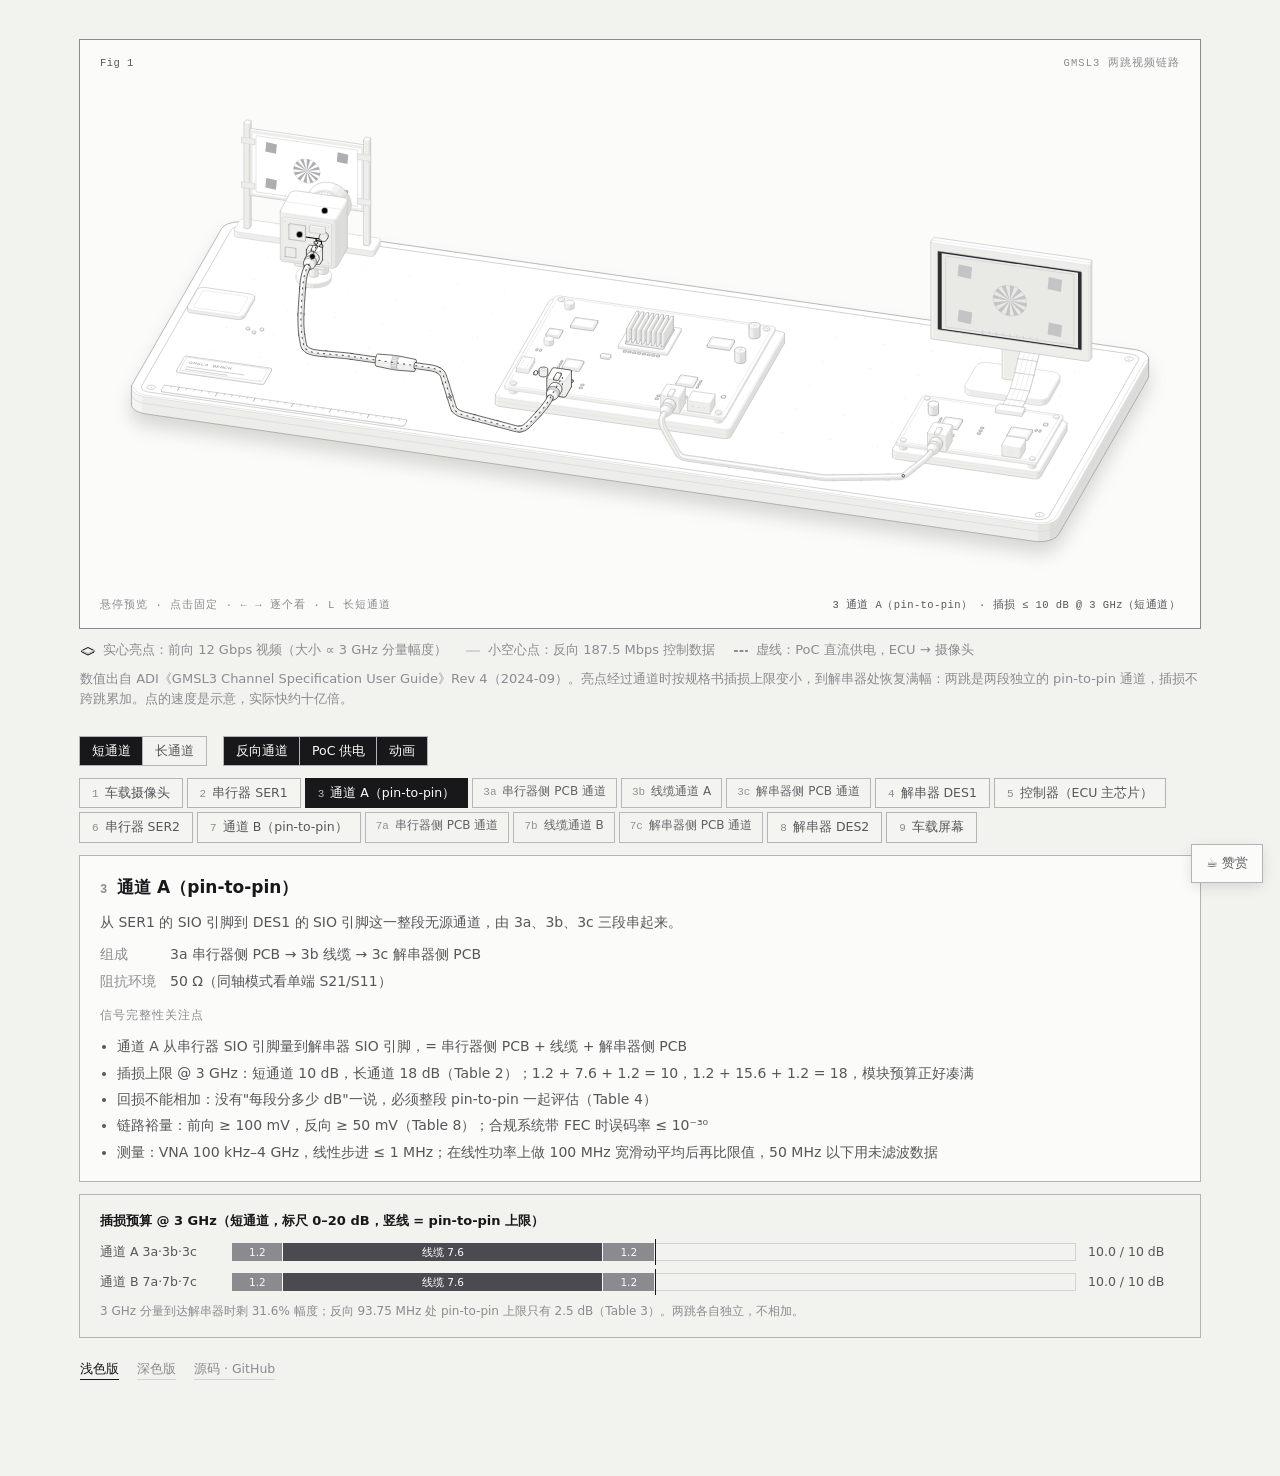
==== index.html @ 5854e9db "GMSL3 两跳视频链路解剖图：等轴测交互页、规格书数值模型、README Co-Authored-By: Claude Opus 5.5 <noreply@anthropic.com>" ====
<!doctype html><html lang="zh-CN"><head><meta charset="utf-8"><meta name="viewport" content="width=device-width, initial-scale=1"><title>GMSL3 链路解剖</title><style>
.iso{
  --anatomy-page:#0b0b0b;--anatomy-card:#131313;--anatomy-text:#a3a3a3;--anatomy-strong:#e6e6e6;--anatomy-muted:#6e6e6e;
  --anatomy-paper:#131313;--anatomy-face:#1b1b1b;--anatomy-top:#1c1c1c;
  --anatomy-shade-0:#0f0f0f;--anatomy-shade-1:#121212;--anatomy-shade-2:#151515;--anatomy-shade-3:#181818;
  --anatomy-lit-top:#262626;--anatomy-lit-shade:#1d1d1d;
  --anatomy-hi:#d4d4d4;--anatomy-mid:#6a6a6a;--anatomy-lo:#3e3e3e;--anatomy-faint:#2a2a2a;--anatomy-lit:#ffffff;
  --anatomy-halo:#050505;--anatomy-halo-opacity:.9;--anatomy-dot:#e6e6e6;
  --anatomy-red:#ff6b6b;--anatomy-green:#6be0a0;--anatomy-blue:#6b9bff;
  --anatomy-weight:.6px;--anatomy-ease:cubic-bezier(.32,.72,0,1);
  --anatomy-mono:ui-monospace,"SF Mono",Menlo,Consolas,monospace;
  --anatomy-lift:inset 0 1px 0 0 #ffffff0a,inset 0 0 0 1px #ffffff06,0 0 0 1px #00000026,0 1px 1px -.5px #00000014,0 3px 3px -1.5px #00000014,0 6px 6px -3px #00000014,0 12px 12px -6px #00000014;
}
.iso[data-theme="light"]{
  --anatomy-page:#f2f2ef;--anatomy-card:#fbfbfa;--anatomy-text:#57575a;--anatomy-strong:#18181a;--anatomy-muted:#8c8c90;
  --anatomy-paper:#fbfbfa;--anatomy-face:#ffffff;--anatomy-top:#ffffff;
  --anatomy-shade-0:#dcdcd9;--anatomy-shade-1:#e5e5e2;--anatomy-shade-2:#ededea;--anatomy-shade-3:#f4f4f1;
  --anatomy-lit-top:#ffffff;--anatomy-lit-shade:#eeeeeb;
  --anatomy-hi:#26262a;--anatomy-mid:#8a8a8f;--anatomy-lo:#b4b4b8;--anatomy-faint:#d4d4d6;--anatomy-lit:#000000;
  --anatomy-halo:#8a8a80;--anatomy-halo-opacity:.32;--anatomy-dot:#3a3a3e;
  --anatomy-red:#e5484d;--anatomy-green:#30a46c;--anatomy-blue:#3e63dd;
  --anatomy-lift:inset 0 1px 0 0 #ffffff,0 0 0 1px #0000000f,0 1px 1px -.5px #0000000a,0 3px 3px -1.5px #0000000a,0 6px 6px -3px #0000000a,0 12px 12px -6px #0000000a;
}
.iso-svg{display:block;width:100%;height:auto;overflow:visible}
.iso-svg path,.iso-svg circle{vector-effect:non-scaling-stroke}
.iso-fill{fill:var(--anatomy-paper);stroke:none}
.iso-solid[data-lit]>.iso-fill{fill:var(--anatomy-face)}
.iso-shade,.iso-top{stroke:none}
.iso-shade[data-shade="0"]{fill:var(--anatomy-shade-0)}
.iso-shade[data-shade="1"]{fill:var(--anatomy-shade-1)}
.iso-shade[data-shade="2"]{fill:var(--anatomy-shade-2)}
.iso-shade[data-shade="3"]{fill:var(--anatomy-shade-3)}
.iso-top{fill:var(--anatomy-top)}
.iso-solid[data-lit]>.iso-top{fill:var(--anatomy-lit-top)}
.iso-solid[data-lit]>.iso-shade{fill:var(--anatomy-lit-shade)}
.iso-solid[data-seamless]>.iso-shade,.iso-solid[data-seamless]>.iso-top{stroke-width:.4;stroke-linejoin:round}
.iso-solid[data-seamless]>.iso-shade[data-shade="0"]{stroke:var(--anatomy-shade-0)}
.iso-solid[data-seamless]>.iso-shade[data-shade="1"]{stroke:var(--anatomy-shade-1)}
.iso-solid[data-seamless]>.iso-shade[data-shade="2"]{stroke:var(--anatomy-shade-2)}
.iso-solid[data-seamless]>.iso-shade[data-shade="3"]{stroke:var(--anatomy-shade-3)}
.iso-solid[data-seamless]>.iso-top{stroke:var(--anatomy-top)}
.iso-solid[data-seamless][data-lit]>.iso-top{stroke:var(--anatomy-lit-top)}
.iso-solid[data-seamless][data-lit]>.iso-shade{stroke:var(--anatomy-lit-shade)}
.iso-solid[data-lit]>.iso-edge{stroke:var(--anatomy-lit)}
.iso-halo{fill:var(--anatomy-halo);stroke:none;filter:blur(9px);opacity:var(--anatomy-halo-opacity);transform:translateY(3px)}
.iso-line{fill:none;stroke:var(--anatomy-lo);stroke-width:var(--anatomy-weight);stroke-linecap:round;stroke-linejoin:round}
.iso-line[data-tone="hi"]{stroke:var(--anatomy-hi)}
.iso-line[data-tone="mid"]{stroke:var(--anatomy-mid)}
.iso-line[data-tone="lo"]{stroke:var(--anatomy-lo)}
.iso-line[data-tone="faint"]{stroke:var(--anatomy-faint)}
.iso-line[data-tone="lit"]{stroke:var(--anatomy-lit)}
.iso-line[data-tone="red"]{stroke:var(--anatomy-red)}
.iso-line[data-tone="green"]{stroke:var(--anatomy-green)}
.iso-line[data-tone="blue"]{stroke:var(--anatomy-blue)}
.iso-line[data-dotted]{stroke-dasharray:.01 3.5;stroke-width:1}
.iso-line[data-dashed]{stroke-dasharray:3 3}
.iso-line[data-flow]{stroke-dasharray:2 6}
.iso-wire-end{fill:var(--anatomy-paper);stroke:var(--anatomy-lo);stroke-width:var(--anatomy-weight)}
.iso-wire[data-tone="hi"] .iso-wire-end{stroke:var(--anatomy-hi)}
.iso-wire[data-tone="mid"] .iso-wire-end{stroke:var(--anatomy-mid)}
.iso-wire[data-tone="faint"] .iso-wire-end{stroke:var(--anatomy-faint)}
.iso-wire[data-tone="lit"] .iso-wire-end{stroke:var(--anatomy-lit)}
.iso-dots circle{fill:var(--anatomy-dot);stroke:none;opacity:.32}
.iso-dots[data-tone="hi"] circle{opacity:.85}
.iso-dots[data-tone="mid"] circle{opacity:.45}
.iso-dots[data-tone="lo"] circle{opacity:.22}
.iso-dots[data-tone="faint"] circle{opacity:.12}
.iso-face-text{fill:var(--anatomy-mid);font-family:var(--anatomy-mono);letter-spacing:.04em}
.iso-face-text[data-tone="hi"]{fill:var(--anatomy-hi)}
.iso-face-text[data-tone="lo"]{fill:var(--anatomy-lo)}
.iso-face-text[data-tone="faint"]{fill:var(--anatomy-faint)}
.tb-body{fill:var(--anatomy-shade-2);stroke:none}
.tb-shine{fill:var(--anatomy-top);stroke:none}
.tb-shade{fill:var(--anatomy-shade-0);stroke:none}
.tb-ring{fill:none;stroke:var(--anatomy-lo);stroke-width:.45;stroke-linecap:butt;stroke-linejoin:round}
.tb-ring[data-tone="mid"]{stroke:var(--anatomy-mid)}
.tb-ring[data-tone="faint"]{stroke:var(--anatomy-faint)}
.tb-ring[data-tone="hi"]{stroke:var(--anatomy-hi)}
@keyframes iso-flow{to{stroke-dashoffset:-32}}
@keyframes iso-pulse{0%,100%{opacity:.18}12%{opacity:1}40%{opacity:.18}}
.iso-line[data-flow]{animation:iso-flow 1600ms linear infinite}
.iso-dots circle[data-pulse]{animation:iso-pulse 1600ms steps(1,end) infinite;animation-delay:var(--pulse-at,0ms)}
.iso-figure{margin:32px 0 36px}
.iso-plate{position:relative;padding:52px 24px;border-radius:0;background:var(--anatomy-card);box-shadow:0 0 0 1px var(--anatomy-mid);--anatomy-paper:var(--anatomy-card)}
.iso-plate-corners{position:absolute;inset:18px 20px;pointer-events:none}
.iso-plate-corner{position:absolute;color:var(--anatomy-muted);font-family:var(--anatomy-mono);font-size:10.5px;line-height:1;letter-spacing:.04em;white-space:nowrap}
.iso-plate-corner[data-corner="fig"]{top:0;left:0;color:var(--anatomy-text)}
.iso-plate-corner[data-corner="title"]{top:0;right:0;text-transform:uppercase;letter-spacing:.1em}
.iso-plate-corner[data-corner="hint"]{bottom:0;left:0;text-transform:uppercase;letter-spacing:.1em}
.iso-plate-corner[data-corner="readout"]{right:0;bottom:0;color:var(--anatomy-text);font-variant-numeric:tabular-nums}
.iso-plate .iso-svg{margin:0 auto}
.iso-legend{display:grid;gap:8px;margin-top:12px;color:var(--anatomy-muted);font-size:13px;line-height:1.55}
.iso-keys{display:flex;flex-wrap:wrap;gap:6px 18px}
.iso-key{display:inline-flex;align-items:center;gap:7px}
.iso-swatch{width:16px;height:10px;flex:none;overflow:visible}
.iso-swatch path{fill:none;stroke:var(--anatomy-hi);stroke-width:1;vector-effect:non-scaling-stroke;stroke-linejoin:round;stroke-linecap:round}
.iso-swatch[data-mark="raised"] path,.iso-swatch[data-mark="flat"] path{stroke:var(--anatomy-mid)}
.iso-swatch[data-mark="lit"] path{stroke:var(--anatomy-lit)}
.iso-swatch[data-mark="dim"] path{stroke:var(--anatomy-lo)}
.iso-swatch[data-mark="dotted"] path{stroke-dasharray:.01 3;stroke-width:1.4}
.iso-swatch[data-mark="dashed"] path{stroke-dasharray:3 2.5}
.iso-swatch[data-mark="red"] path{stroke:var(--anatomy-red)}
.iso-swatch[data-mark="green"] path{stroke:var(--anatomy-green)}
.iso-swatch[data-mark="blue"] path{stroke:var(--anatomy-blue)}
.iso-swatch-crease{stroke:var(--anatomy-lo)!important}
@media (max-width:560px){.iso-plate{padding:48px 12px 70px}.iso-plate-corner[data-corner="hint"]{bottom:18px}}
@media (prefers-reduced-motion:reduce){.iso-line[data-flow],.iso-dots circle[data-pulse]{animation:none}}

*{box-sizing:border-box}
html{color-scheme:dark}
body[data-theme="light"]{color-scheme:light}
body{margin:0;background:var(--anatomy-page);color:var(--anatomy-text);font:14px/1.6 ui-sans-serif,system-ui,-apple-system,"Segoe UI",sans-serif;-webkit-font-smoothing:antialiased}
.iso-page{width:min(1120px,100% - 32px);margin:64px auto 96px}
</style></head><body class="iso" data-theme="light"><main class="iso-page"><style>.iso{--lk-glass:#2b2b30;--lk-picture:#e9e9e5;--lk-picture-ink:#2a2a2e;--lk-bar-pcb:#8a8a8f;--lk-bar-cable:#4a4a50;--lk-chip-bg:#f4f4f1;--lk-dim-hi:#9c9ca1;--lk-dim-mid:#bcbcc0;--lk-dim-lo:#d0d0d3;--lk-dim-faint:#e2e2e3}
.iso[data-theme="dark"]{--lk-glass:#0a0a0c;--lk-picture:#d2d2cc;--lk-picture-ink:#1a1a1c;--lk-bar-pcb:#8c8c92;--lk-bar-cable:#c4c4c8;--lk-chip-bg:#232327;--lk-dim-hi:#8a8a90;--lk-dim-mid:#66666c;--lk-dim-lo:#4c4c51;--lk-dim-faint:#38383c;
  /* 提亮深色主题：底色从近黑抬到深灰，线条和明暗面整体上调 */
  --anatomy-page:#16161a;--anatomy-card:#202024;--anatomy-text:#c4c4c8;--anatomy-strong:#f2f2f2;--anatomy-muted:#9a9aa0;
  --anatomy-paper:#202024;--anatomy-face:#34343a;--anatomy-top:#36363c;
  --anatomy-shade-0:#1d1d21;--anatomy-shade-1:#242428;--anatomy-shade-2:#2b2b30;--anatomy-shade-3:#313136;
  --anatomy-lit-top:#4a4a52;--anatomy-lit-shade:#3c3c43;
  --anatomy-hi:#ededed;--anatomy-mid:#a6a6ac;--anatomy-lo:#7c7c82;--anatomy-faint:#5a5a60;--anatomy-lit:#ffffff;
  --anatomy-halo:#000;--anatomy-halo-opacity:.75;--anatomy-dot:#f4f4f4}
.iso-page{margin-top:40px}
.lk-stage{outline:none;position:relative}
.lk-stage:focus-visible{box-shadow:0 0 0 1px var(--anatomy-mid)}

/* 板面走线 */
.lk-trace{stroke-width:.5}
.lk-wide{stroke-width:.85}

/* 测试卡与屏幕画面 */
.lk-chart-bg{fill:var(--anatomy-face);stroke:none}
.lk-ink{fill:var(--anatomy-hi);stroke:none;opacity:.82}
.lk-ring{fill:none;stroke:var(--anatomy-mid);stroke-width:.4;vector-effect:non-scaling-stroke}
.lk-screen{fill:var(--lk-glass);stroke:none}
.lk-screen-edge{fill:none;stroke:var(--anatomy-lo);stroke-width:.6;vector-effect:non-scaling-stroke}
.lk-picture .lk-chart-bg{fill:var(--lk-picture)}
.lk-picture .lk-ink{fill:var(--lk-picture-ink)}
.lk-picture{transition:opacity .25s var(--anatomy-ease)}
.lk-picture[data-flash]{opacity:.78}

/* 高亮：被选中的部件按 lit 规则画，其余退后 */
.lk-stage[data-sel] .lk-bench .it:not([data-on]){--anatomy-hi:var(--lk-dim-hi);--anatomy-mid:var(--lk-dim-mid);--anatomy-lo:var(--lk-dim-lo);--anatomy-faint:var(--lk-dim-faint);--anatomy-dot:var(--lk-dim-mid);--lk-picture-ink:var(--lk-dim-mid)}
.it[data-on] .iso-solid>.iso-edge,.it[data-on] .tb-edge{stroke:var(--anatomy-lit)}
.it[data-on] .iso-solid>.iso-fill{fill:var(--anatomy-face)}
.it[data-on] .iso-solid>.iso-top{fill:var(--anatomy-lit-top)}
.it[data-on] .iso-solid>.iso-shade{fill:var(--anatomy-lit-shade)}
.it[data-on] .lk-trace{stroke:var(--anatomy-lit);stroke-width:1.15}
.it[data-on] .tb-body{fill:var(--anatomy-lit-shade)}
.it[data-on] .tb-shine{fill:var(--anatomy-lit-top)}

/* 信号点 */
.lk-pkt{fill:var(--anatomy-lit);stroke:var(--anatomy-card);stroke-width:.5;vector-effect:non-scaling-stroke}
.lk-rev{fill:var(--anatomy-card);stroke:var(--anatomy-hi);stroke-width:.8;vector-effect:non-scaling-stroke}
.lk-poc{fill:none;stroke:var(--anatomy-hi);stroke-width:1.1;stroke-dasharray:1.2 5;stroke-linecap:round;vector-effect:non-scaling-stroke;opacity:.75;animation:lk-poc 2.4s linear infinite}
@keyframes lk-poc{to{stroke-dashoffset:-37.2}}
.lk-hitline{fill:none;stroke:transparent;stroke-width:7;stroke-linecap:round;stroke-linejoin:round;pointer-events:stroke}
[data-part="packets"],[data-part="poc"]{pointer-events:none}
.lk-pin{font-size:12px;color:var(--anatomy-muted)}
.lk-bench [data-seg]{cursor:pointer}
@media (prefers-reduced-motion:reduce){.lk-poc{animation:none}}

/* 说明面板 */
.lk-panel{margin:-8px 0 0;display:grid;gap:14px;color:var(--anatomy-text);font-size:14px;line-height:1.6}
.lk-controls{display:flex;flex-wrap:wrap;gap:10px 18px;align-items:center}
.lk-group{display:inline-flex;gap:0;box-shadow:0 0 0 1px var(--anatomy-lo)}
.lk-group button,.lk-chip{appearance:none;border:0;background:transparent;color:var(--anatomy-text);font:inherit;font-size:12.5px;padding:6px 12px;cursor:pointer;line-height:1.3}
.lk-group button+button{box-shadow:-1px 0 0 var(--anatomy-lo)}
.lk-group button[aria-pressed="true"]{background:var(--anatomy-strong);color:var(--anatomy-card)}
.lk-group button:focus-visible,.lk-chip:focus-visible{outline:1px dashed var(--anatomy-muted);outline-offset:3px}
.lk-chain{display:flex;flex-wrap:wrap;gap:6px}
.lk-chip{display:inline-flex;align-items:baseline;gap:6px;box-shadow:0 0 0 1px var(--anatomy-lo);background:var(--lk-chip-bg)}
.lk-chip[data-kind="sub"]{font-size:12px;padding:5px 10px;opacity:.92}
.lk-chip[data-on]{background:var(--anatomy-strong);color:var(--anatomy-card);box-shadow:0 0 0 1px var(--anatomy-strong)}
.lk-chip[data-on] .lk-num{color:var(--anatomy-card);opacity:.7}
.lk-num{font-family:var(--anatomy-mono);font-size:11px;color:var(--anatomy-muted)}
.lk-detail{display:grid;gap:10px;padding:18px 20px;background:var(--anatomy-card);box-shadow:0 0 0 1px var(--anatomy-lo);min-height:220px}
.lk-detail h2{margin:0;font-size:17px;color:var(--anatomy-strong);font-weight:600;display:flex;gap:10px;align-items:baseline}
.lk-detail h2 .lk-num{font-size:12px}
.lk-detail p{margin:0}
.lk-io{display:grid;grid-template-columns:max-content 1fr;gap:4px 14px;margin:0}
.lk-io dt{color:var(--anatomy-muted)}
.lk-io dd{margin:0}
.lk-tbd{color:var(--anatomy-strong);font-weight:600}
.lk-si{margin:0;padding-left:1.2em;display:grid;gap:4px}
.lk-si-title{font-size:12px;letter-spacing:.08em;color:var(--anatomy-muted);margin-top:4px}
.lk-budget{display:grid;gap:10px;padding:16px 20px;box-shadow:0 0 0 1px var(--anatomy-lo)}
.lk-budget h3{margin:0;font-size:13px;font-weight:600;color:var(--anatomy-strong)}
.lk-row{display:grid;grid-template-columns:120px 1fr 92px;gap:12px;align-items:center;font-variant-numeric:tabular-nums;font-size:12.5px}
.lk-bar{position:relative;height:18px;display:flex;background:transparent;box-shadow:inset 0 0 0 1px var(--anatomy-faint)}
.lk-bar span{height:100%;display:flex;align-items:center;justify-content:center;font-size:10.5px;color:var(--anatomy-card);overflow:hidden;white-space:nowrap;transition:width .4s var(--anatomy-ease),opacity .3s}
.lk-bar span+span{box-shadow:-1px 0 0 var(--anatomy-card)}
.lk-bar [data-k="pcb"]{background:var(--lk-bar-pcb)}
.lk-bar [data-k="cable"]{background:var(--lk-bar-cable)}
.lk-bar[data-dim] span:not([data-on]){opacity:.35}
.lk-limit{position:absolute;top:-4px;bottom:-4px;width:0;border-left:1.5px solid var(--anatomy-strong)}
.lk-note{font-size:12px;color:var(--anatomy-muted)}
@media (max-width:640px){
  .lk-stage{overflow-x:auto;-webkit-overflow-scrolling:touch}
  .lk-stage>svg{width:820px;max-width:none}
  .lk-row{grid-template-columns:64px 1fr 58px;font-size:11.5px}
  .iso-plate-corner[data-corner="readout"]{white-space:normal;left:0;text-align:right;line-height:1.35}
  .lk-stage::after{content:"← 左右滑动看全图 →";display:block;text-align:center;font-size:11px;color:var(--anatomy-muted);position:sticky;left:0;padding-top:4px}
}

/* 页脚导航与赞赏码 */
.lk-nav{display:flex;flex-wrap:wrap;gap:6px 18px;margin-top:22px;font-size:12.5px}
.lk-nav a{color:var(--anatomy-muted);text-decoration:none;border-bottom:1px solid var(--anatomy-faint)}
.lk-nav a:hover{color:var(--anatomy-strong)}
.lk-nav a[aria-current]{color:var(--anatomy-strong);border-bottom-color:var(--anatomy-strong)}
.lk-reward-btn{position:fixed;right:18px;bottom:18px;z-index:20;appearance:none;border:0;background:var(--anatomy-card);color:var(--anatomy-text);font:inherit;font-size:13px;padding:8px 14px;cursor:pointer;box-shadow:0 0 0 1px var(--anatomy-lo),0 4px 14px rgba(0,0,0,.12)}
.lk-reward-btn:hover{color:var(--anatomy-strong)}
.lk-reward{position:fixed;inset:0;z-index:30;display:grid;place-items:center;background:rgba(0,0,0,.45);padding:16px}
.lk-reward[hidden]{display:none}
.lk-reward-card{background:#fff;color:#222;padding:20px 20px 16px;display:grid;gap:10px;justify-items:center;max-width:min(320px,100%);box-shadow:0 10px 40px rgba(0,0,0,.3)}
.lk-reward-card img{width:min(280px,72vw);height:auto;display:block}
.lk-reward-card p{margin:0;font-size:13px;text-align:center;color:#555}
.lk-reward-card button{appearance:none;border:0;background:#222;color:#fff;font:inherit;font-size:13px;padding:6px 18px;cursor:pointer}
</style><figure class="iso-figure"><div class="iso-plate"><div class="iso-plate-corners" aria-hidden="true"><span class="iso-plate-corner" data-corner="fig">Fig 1</span><span class="iso-plate-corner" data-corner="title">GMSL3 两跳视频链路</span><span class="iso-plate-corner" data-corner="hint">悬停预览 · 点击固定 · ← → 逐个看 · L 长短通道</span><span class="iso-plate-corner" data-corner="readout" data-readout></span></div><div class="iso-stage lk-stage" tabindex="0" role="group" aria-label="GMSL3 链路示意图。左右方向键逐个选择模块，L 切换长短通道，空格暂停。"><svg xmlns="http://www.w3.org/2000/svg" class="iso-svg" viewBox="0 0 1040 470" role="img" aria-label="一张试验台：左边摄像头对着测试卡，后盖拆下，露出串行器板；同轴线经一节在线连接器接到中间去掉外壳的 ECU 板上，板上依次是解串器、控制器（带散热片）和第二个串行器；第二根同轴线接到右边屏幕的驱动板，排线把画面送进面板，屏幕上显示的正是那张测试卡。"><path class="iso-halo" d="M26.6 294L27.3 292.1L113.9 141.1L115.3 139.4L117.3 137.8L119.9 136.4L123 135.4L126.5 134.6L130.1 134.2L133.9 134.2L137.6 134.5L999.6 258.1L1003.1 258.8L1006.2 259.8L1008.9 261.1L1011.1 262.7L1012.5 264.4L1013.3 266.2L1013.4 268.1L1013.4 284.7L1012.7 286.6L926.1 437.6L924.7 439.3L922.7 440.9L920.1 442.3L917 443.3L913.5 444.1L909.9 444.5L906.1 444.5L902.4 444.2L40.4 320.6L36.9 319.9L33.8 318.9L31.1 317.6L28.9 316L27.5 314.3L26.7 312.5L26.6 310.6Z"/><g class="iso-solid"><path class="iso-fill" d="M137.3 173.9L137.8 172.4L139 171L140.7 169.8L142.9 168.8L145.6 168.1L148.4 167.7L151.4 167.6L154.4 167.8L157.2 168.4L159.6 169.3L161.6 170.4L163.1 171.7L163.9 173.1L164.1 174.6L164.1 177.3L163.6 178.8L162.5 180.2L160.7 181.4L158.5 182.4L155.9 183.1L153 183.5L150 183.6L147 183.4L144.2 182.8L141.8 181.9L139.8 180.8L138.3 179.5L137.5 178.1L137.3 176.6Z"/><path class="iso-shade" data-shade="0" d="M163.6 178.8L162.5 180.2L162.5 177.5L163.6 176.1ZM162.5 180.2L160.7 181.4L160.7 178.7L162.5 177.5ZM160.7 181.4L158.5 182.4L158.5 179.7L160.7 178.7ZM164.1 177.3L163.6 178.8L163.6 176.1L164.1 174.6Z"/><path class="iso-shade" data-shade="1" d="M158.5 182.4L155.9 183.1L155.9 180.5L158.5 179.7ZM155.9 183.1L153 183.5L153 180.9L155.9 180.5ZM153 183.5L150 183.6L150 181L153 180.9Z"/><path class="iso-shade" data-shade="2" d="M150 183.6L147 183.4L147 180.7L150 181ZM147 183.4L144.2 182.8L144.2 180.1L147 180.7Z"/><path class="iso-shade" data-shade="3" d="M144.2 182.8L141.8 181.9L141.8 179.3L144.2 180.1ZM141.8 181.9L139.8 180.8L139.8 178.2L141.8 179.3ZM139.8 180.8L138.3 179.5L138.3 176.8L139.8 178.2ZM138.3 179.5L137.5 178.1L137.5 175.4L138.3 176.8ZM137.5 178.1L137.3 176.6L137.3 173.9L137.5 175.4Z"/><path class="iso-top" d="M163.6 176.1L162.5 177.5L160.7 178.7L158.5 179.7L155.9 180.5L153 180.9L150 181L147 180.7L144.2 180.1L141.8 179.3L139.8 178.2L138.3 176.8L137.5 175.4L137.3 173.9L137.8 172.4L139 171L140.7 169.8L142.9 168.8L145.6 168.1L148.4 167.7L151.4 167.6L154.4 167.8L157.2 168.4L159.6 169.3L161.6 170.4L163.1 171.7L163.9 173.1L164.1 174.6Z"/><path class="iso-line iso-crease" data-tone="faint" d="M164.1 174.6L163.6 176.1L162.5 177.5L160.7 178.7L158.5 179.7L155.9 180.5L153 180.9L150 181L147 180.7L144.2 180.1L141.8 179.3L139.8 178.2L138.3 176.8L137.5 175.4L137.3 173.9"/><path class="iso-line iso-edge" data-tone="lo" d="M137.3 173.9L137.8 172.4L139 171L140.7 169.8L142.9 168.8L145.6 168.1L148.4 167.7L151.4 167.6L154.4 167.8L157.2 168.4L159.6 169.3L161.6 170.4L163.1 171.7L163.9 173.1L164.1 174.6M164.1 177.3L163.6 178.8L162.5 180.2L160.7 181.4L158.5 182.4L155.9 183.1L153 183.5L150 183.6L147 183.4L144.2 182.8L141.8 181.9L139.8 180.8L138.3 179.5L137.5 178.1L137.3 176.6M137.3 173.9L137.3 176.6M164.1 174.6L164.1 177.3"/></g><g class="iso-solid"><path class="iso-fill" d="M140.4 168.3L140.8 167.2L141.6 166.1L143 165.2L144.7 164.4L146.7 163.9L149 163.5L151.3 163.5L153.6 163.7L155.7 164.1L157.6 164.8L159.1 165.6L160.3 166.6L160.9 167.8L161 168.9L161 174.6L160.7 175.7L159.8 176.8L158.4 177.7L156.7 178.5L154.7 179.1L152.5 179.4L150.1 179.4L147.9 179.2L145.7 178.8L143.8 178.1L142.3 177.3L141.2 176.3L140.5 175.1L140.4 174Z"/><path class="iso-shade" data-shade="0" d="M160.7 175.7L159.8 176.8L159.8 171.1L160.7 170.1ZM159.8 176.8L158.4 177.7L158.4 172.1L159.8 171.1ZM158.4 177.7L156.7 178.5L156.7 172.8L158.4 172.1ZM161 174.6L160.7 175.7L160.7 170.1L161 168.9Z"/><path class="iso-shade" data-shade="1" d="M156.7 178.5L154.7 179.1L154.7 173.4L156.7 172.8ZM154.7 179.1L152.5 179.4L152.5 173.7L154.7 173.4ZM152.5 179.4L150.1 179.4L150.1 173.8L152.5 173.7Z"/><path class="iso-shade" data-shade="2" d="M150.1 179.4L147.9 179.2L147.9 173.6L150.1 173.8ZM147.9 179.2L145.7 178.8L145.7 173.2L147.9 173.6Z"/><path class="iso-shade" data-shade="3" d="M145.7 178.8L143.8 178.1L143.8 172.5L145.7 173.2ZM143.8 178.1L142.3 177.3L142.3 171.6L143.8 172.5ZM142.3 177.3L141.2 176.3L141.2 170.6L142.3 171.6ZM141.2 176.3L140.5 175.1L140.5 169.5L141.2 170.6ZM140.5 175.1L140.4 174L140.4 168.3L140.5 169.5Z"/><path class="iso-top" d="M160.7 170.1L159.8 171.1L158.4 172.1L156.7 172.8L154.7 173.4L152.5 173.7L150.1 173.8L147.9 173.6L145.7 173.2L143.8 172.5L142.3 171.6L141.2 170.6L140.5 169.5L140.4 168.3L140.8 167.2L141.6 166.1L143 165.2L144.7 164.4L146.7 163.9L149 163.5L151.3 163.5L153.6 163.7L155.7 164.1L157.6 164.8L159.1 165.6L160.3 166.6L160.9 167.8L161 168.9Z"/><path class="iso-line iso-crease" data-tone="faint" d="M161 168.9L160.7 170.1L159.8 171.1L158.4 172.1L156.7 172.8L154.7 173.4L152.5 173.7L150.1 173.8L147.9 173.6L145.7 173.2L143.8 172.5L142.3 171.6L141.2 170.6L140.5 169.5L140.4 168.3"/><path class="iso-line iso-edge" data-tone="mid" d="M140.4 168.3L140.8 167.2L141.6 166.1L143 165.2L144.7 164.4L146.7 163.9L149 163.5L151.3 163.5L153.6 163.7L155.7 164.1L157.6 164.8L159.1 165.6L160.3 166.6L160.9 167.8L161 168.9M161 174.6L160.7 175.7L159.8 176.8L158.4 177.7L156.7 178.5L154.7 179.1L152.5 179.4L150.1 179.4L147.9 179.2L145.7 178.8L143.8 178.1L142.3 177.3L141.2 176.3L140.5 175.1L140.4 174M140.4 168.3L140.4 174M161 168.9L161 174.6"/></g><g class="iso-solid"><path class="iso-fill" d="M542.5 232L543 230.5L544.2 229.1L545.9 227.9L548.1 226.9L550.8 226.2L553.7 225.8L556.6 225.7L559.6 225.9L562.4 226.5L564.8 227.4L566.8 228.5L568.3 229.8L569.1 231.2L569.3 232.7L569.3 235.4L568.8 236.9L567.7 238.3L565.9 239.5L563.7 240.5L561.1 241.2L558.2 241.6L555.2 241.7L552.2 241.5L549.4 240.9L547 240L545 238.9L543.5 237.6L542.7 236.2L542.5 234.7Z"/><path class="iso-shade" data-shade="0" d="M568.8 236.9L567.7 238.3L567.7 235.6L568.8 234.2ZM567.7 238.3L565.9 239.5L565.9 236.8L567.7 235.6ZM565.9 239.5L563.7 240.5L563.7 237.8L565.9 236.8ZM569.3 235.4L568.8 236.9L568.8 234.2L569.3 232.7Z"/><path class="iso-shade" data-shade="1" d="M563.7 240.5L561.1 241.2L561.1 238.6L563.7 237.8ZM561.1 241.2L558.2 241.6L558.2 239L561.1 238.6ZM558.2 241.6L555.2 241.7L555.2 239.1L558.2 239Z"/><path class="iso-shade" data-shade="2" d="M555.2 241.7L552.2 241.5L552.2 238.8L555.2 239.1ZM552.2 241.5L549.4 240.9L549.4 238.2L552.2 238.8Z"/><path class="iso-shade" data-shade="3" d="M549.4 240.9L547 240L547 237.4L549.4 238.2ZM547 240L545 238.9L545 236.3L547 237.4ZM545 238.9L543.5 237.6L543.5 234.9L545 236.3ZM543.5 237.6L542.7 236.2L542.7 233.5L543.5 234.9ZM542.7 236.2L542.5 234.7L542.5 232L542.7 233.5Z"/><path class="iso-top" d="M568.8 234.2L567.7 235.6L565.9 236.8L563.7 237.8L561.1 238.6L558.2 239L555.2 239.1L552.2 238.8L549.4 238.2L547 237.4L545 236.3L543.5 234.9L542.7 233.5L542.5 232L543 230.5L544.2 229.1L545.9 227.9L548.1 226.9L550.8 226.2L553.7 225.8L556.6 225.7L559.6 225.9L562.4 226.5L564.8 227.4L566.8 228.5L568.3 229.8L569.1 231.2L569.3 232.7Z"/><path class="iso-line iso-crease" data-tone="faint" d="M569.3 232.7L568.8 234.2L567.7 235.6L565.9 236.8L563.7 237.8L561.1 238.6L558.2 239L555.2 239.1L552.2 238.8L549.4 238.2L547 237.4L545 236.3L543.5 234.9L542.7 233.5L542.5 232"/><path class="iso-line iso-edge" data-tone="lo" d="M542.5 232L543 230.5L544.2 229.1L545.9 227.9L548.1 226.9L550.8 226.2L553.7 225.8L556.6 225.7L559.6 225.9L562.4 226.5L564.8 227.4L566.8 228.5L568.3 229.8L569.1 231.2L569.3 232.7M569.3 235.4L568.8 236.9L567.7 238.3L565.9 239.5L563.7 240.5L561.1 241.2L558.2 241.6L555.2 241.7L552.2 241.5L549.4 240.9L547 240L545 238.9L543.5 237.6L542.7 236.2L542.5 234.7M542.5 232L542.5 234.7M569.3 232.7L569.3 235.4"/></g><g class="iso-solid"><path class="iso-fill" d="M545.6 226.4L546 225.3L546.9 224.2L548.2 223.3L549.9 222.5L551.9 222L554.2 221.6L556.5 221.6L558.8 221.8L560.9 222.2L562.8 222.9L564.3 223.7L565.5 224.7L566.1 225.9L566.2 227L566.2 232.7L565.9 233.8L565 234.9L563.6 235.8L561.9 236.6L559.9 237.1L557.7 237.5L555.3 237.5L553.1 237.3L550.9 236.9L549 236.2L547.5 235.4L546.4 234.4L545.7 233.2L545.6 232.1Z"/><path class="iso-shade" data-shade="0" d="M565.9 233.8L565 234.9L565 229.2L565.9 228.2ZM565 234.9L563.6 235.8L563.6 230.2L565 229.2ZM563.6 235.8L561.9 236.6L561.9 230.9L563.6 230.2ZM566.2 232.7L565.9 233.8L565.9 228.2L566.2 227Z"/><path class="iso-shade" data-shade="1" d="M561.9 236.6L559.9 237.1L559.9 231.5L561.9 230.9ZM559.9 237.1L557.7 237.5L557.7 231.8L559.9 231.5ZM557.7 237.5L555.3 237.5L555.3 231.9L557.7 231.8Z"/><path class="iso-shade" data-shade="2" d="M555.3 237.5L553.1 237.3L553.1 231.7L555.3 231.9ZM553.1 237.3L550.9 236.9L550.9 231.3L553.1 231.7Z"/><path class="iso-shade" data-shade="3" d="M550.9 236.9L549 236.2L549 230.6L550.9 231.3ZM549 236.2L547.5 235.4L547.5 229.7L549 230.6ZM547.5 235.4L546.4 234.4L546.4 228.7L547.5 229.7ZM546.4 234.4L545.7 233.2L545.7 227.6L546.4 228.7ZM545.7 233.2L545.6 232.1L545.6 226.4L545.7 227.6Z"/><path class="iso-top" d="M565.9 228.2L565 229.2L563.6 230.2L561.9 230.9L559.9 231.5L557.7 231.8L555.3 231.9L553.1 231.7L550.9 231.3L549 230.6L547.5 229.7L546.4 228.7L545.7 227.6L545.6 226.4L546 225.3L546.9 224.2L548.2 223.3L549.9 222.5L551.9 222L554.2 221.6L556.5 221.6L558.8 221.8L560.9 222.2L562.8 222.9L564.3 223.7L565.5 224.7L566.1 225.9L566.2 227Z"/><path class="iso-line iso-crease" data-tone="faint" d="M566.2 227L565.9 228.2L565 229.2L563.6 230.2L561.9 230.9L559.9 231.5L557.7 231.8L555.3 231.9L553.1 231.7L550.9 231.3L549 230.6L547.5 229.7L546.4 228.7L545.7 227.6L545.6 226.4"/><path class="iso-line iso-edge" data-tone="mid" d="M545.6 226.4L546 225.3L546.9 224.2L548.2 223.3L549.9 222.5L551.9 222L554.2 221.6L556.5 221.6L558.8 221.8L560.9 222.2L562.8 222.9L564.3 223.7L565.5 224.7L566.1 225.9L566.2 227M566.2 232.7L565.9 233.8L565 234.9L563.6 235.8L561.9 236.6L559.9 237.1L557.7 237.5L555.3 237.5L553.1 237.3L550.9 236.9L549 236.2L547.5 235.4L546.4 234.4L545.7 233.2L545.6 232.1M545.6 226.4L545.6 232.1M566.2 227L566.2 232.7"/></g><g class="iso-solid"><path class="iso-fill" d="M947.7 290.1L948.2 288.6L949.4 287.2L951.1 286L953.3 285L956 284.3L958.9 283.9L961.9 283.8L964.8 284L967.6 284.6L970 285.5L972 286.6L973.5 287.9L974.3 289.3L974.5 290.8L974.5 293.5L974 295L972.9 296.4L971.1 297.6L968.9 298.6L966.3 299.3L963.4 299.7L960.4 299.8L957.4 299.6L954.6 299L952.2 298.1L950.2 297L948.7 295.7L947.9 294.3L947.7 292.8Z"/><path class="iso-shade" data-shade="0" d="M974 295L972.9 296.4L972.9 293.7L974 292.3ZM972.9 296.4L971.1 297.6L971.1 294.9L972.9 293.7ZM971.1 297.6L968.9 298.6L968.9 295.9L971.1 294.9ZM974.5 293.5L974 295L974 292.3L974.5 290.8Z"/><path class="iso-shade" data-shade="1" d="M968.9 298.6L966.3 299.3L966.3 296.7L968.9 295.9ZM966.3 299.3L963.4 299.7L963.4 297.1L966.3 296.7ZM963.4 299.7L960.4 299.8L960.4 297.2L963.4 297.1Z"/><path class="iso-shade" data-shade="2" d="M960.4 299.8L957.4 299.6L957.4 296.9L960.4 297.2ZM957.4 299.6L954.6 299L954.6 296.3L957.4 296.9Z"/><path class="iso-shade" data-shade="3" d="M954.6 299L952.2 298.1L952.2 295.5L954.6 296.3ZM952.2 298.1L950.2 297L950.2 294.4L952.2 295.5ZM950.2 297L948.7 295.7L948.7 293L950.2 294.4ZM948.7 295.7L947.9 294.3L947.9 291.6L948.7 293ZM947.9 294.3L947.7 292.8L947.7 290.1L947.9 291.6Z"/><path class="iso-top" d="M974 292.3L972.9 293.7L971.1 294.9L968.9 295.9L966.3 296.7L963.4 297.1L960.4 297.2L957.4 296.9L954.6 296.3L952.2 295.5L950.2 294.4L948.7 293L947.9 291.6L947.7 290.1L948.2 288.6L949.4 287.2L951.1 286L953.3 285L956 284.3L958.9 283.9L961.9 283.8L964.8 284L967.6 284.6L970 285.5L972 286.6L973.5 287.9L974.3 289.3L974.5 290.8Z"/><path class="iso-line iso-crease" data-tone="faint" d="M974.5 290.8L974 292.3L972.9 293.7L971.1 294.9L968.9 295.9L966.3 296.7L963.4 297.1L960.4 297.2L957.4 296.9L954.6 296.3L952.2 295.5L950.2 294.4L948.7 293L947.9 291.6L947.7 290.1"/><path class="iso-line iso-edge" data-tone="lo" d="M947.7 290.1L948.2 288.6L949.4 287.2L951.1 286L953.3 285L956 284.3L958.9 283.9L961.9 283.8L964.8 284L967.6 284.6L970 285.5L972 286.6L973.5 287.9L974.3 289.3L974.5 290.8M974.5 293.5L974 295L972.9 296.4L971.1 297.6L968.9 298.6L966.3 299.3L963.4 299.7L960.4 299.8L957.4 299.6L954.6 299L952.2 298.1L950.2 297L948.7 295.7L947.9 294.3L947.7 292.8M947.7 290.1L947.7 292.8M974.5 290.8L974.5 293.5"/></g><g class="iso-solid"><path class="iso-fill" d="M950.8 284.5L951.2 283.4L952.1 282.3L953.4 281.4L955.1 280.6L957.1 280L959.4 279.7L961.7 279.7L964 279.8L966.1 280.3L968 281L969.6 281.8L970.7 282.8L971.3 283.9L971.5 285.1L971.5 290.7L971.1 291.9L970.2 293L968.8 293.9L967.1 294.7L965.1 295.2L962.9 295.6L960.6 295.6L958.3 295.4L956.1 295L954.2 294.3L952.7 293.5L951.6 292.5L950.9 291.3L950.8 290.2Z"/><path class="iso-shade" data-shade="0" d="M971.1 291.9L970.2 293L970.2 287.3L971.1 286.2ZM970.2 293L968.8 293.9L968.8 288.3L970.2 287.3ZM968.8 293.9L967.1 294.7L967.1 289L968.8 288.3ZM971.5 290.7L971.1 291.9L971.1 286.2L971.5 285.1Z"/><path class="iso-shade" data-shade="1" d="M967.1 294.7L965.1 295.2L965.1 289.6L967.1 289ZM965.1 295.2L962.9 295.6L962.9 289.9L965.1 289.6ZM962.9 295.6L960.6 295.6L960.6 290L962.9 289.9Z"/><path class="iso-shade" data-shade="2" d="M960.6 295.6L958.3 295.4L958.3 289.8L960.6 290ZM958.3 295.4L956.1 295L956.1 289.4L958.3 289.8Z"/><path class="iso-shade" data-shade="3" d="M956.1 295L954.2 294.3L954.2 288.7L956.1 289.4ZM954.2 294.3L952.7 293.5L952.7 287.8L954.2 288.7ZM952.7 293.5L951.6 292.5L951.6 286.8L952.7 287.8ZM951.6 292.5L950.9 291.3L950.9 285.7L951.6 286.8ZM950.9 291.3L950.8 290.2L950.8 284.5L950.9 285.7Z"/><path class="iso-top" d="M971.1 286.2L970.2 287.3L968.8 288.3L967.1 289L965.1 289.6L962.9 289.9L960.6 290L958.3 289.8L956.1 289.4L954.2 288.7L952.7 287.8L951.6 286.8L950.9 285.7L950.8 284.5L951.2 283.4L952.1 282.3L953.4 281.4L955.1 280.6L957.1 280L959.4 279.7L961.7 279.7L964 279.8L966.1 280.3L968 281L969.6 281.8L970.7 282.8L971.3 283.9L971.5 285.1Z"/><path class="iso-line iso-crease" data-tone="faint" d="M971.5 285.1L971.1 286.2L970.2 287.3L968.8 288.3L967.1 289L965.1 289.6L962.9 289.9L960.6 290L958.3 289.8L956.1 289.4L954.2 288.7L952.7 287.8L951.6 286.8L950.9 285.7L950.8 284.5"/><path class="iso-line iso-edge" data-tone="mid" d="M950.8 284.5L951.2 283.4L952.1 282.3L953.4 281.4L955.1 280.6L957.1 280L959.4 279.7L961.7 279.7L964 279.8L966.1 280.3L968 281L969.6 281.8L970.7 282.8L971.3 283.9L971.5 285.1M971.5 290.7L971.1 291.9L970.2 293L968.8 293.9L967.1 294.7L965.1 295.2L962.9 295.6L960.6 295.6L958.3 295.4L956.1 295L954.2 294.3L952.7 293.5L951.6 292.5L950.9 291.3L950.8 290.2M950.8 284.5L950.8 290.2M971.5 285.1L971.5 290.7"/></g><g class="iso-solid"><path class="iso-fill" d="M65.5 299.2L66 297.7L67.1 296.3L68.9 295.1L71.1 294.1L73.7 293.3L76.6 292.9L79.6 292.8L82.6 293.1L85.4 293.6L87.8 294.5L89.8 295.6L91.3 296.9L92.1 298.4L92.3 299.9L92.3 302.5L91.8 304L90.6 305.4L88.9 306.6L86.7 307.6L84 308.4L81.1 308.8L78.1 308.9L75.2 308.6L72.4 308L70 307.2L68 306.1L66.5 304.7L65.7 303.3L65.5 301.8Z"/><path class="iso-shade" data-shade="0" d="M91.8 304L90.6 305.4L90.6 302.8L91.8 301.4ZM90.6 305.4L88.9 306.6L88.9 304L90.6 302.8ZM88.9 306.6L86.7 307.6L86.7 305L88.9 304ZM92.3 302.5L91.8 304L91.8 301.4L92.3 299.9Z"/><path class="iso-shade" data-shade="1" d="M86.7 307.6L84 308.4L84 305.7L86.7 305ZM84 308.4L81.1 308.8L81.1 306.1L84 305.7ZM81.1 308.8L78.1 308.9L78.1 306.2L81.1 306.1Z"/><path class="iso-shade" data-shade="2" d="M78.1 308.9L75.2 308.6L75.2 306L78.1 306.2ZM75.2 308.6L72.4 308L72.4 305.4L75.2 306Z"/><path class="iso-shade" data-shade="3" d="M72.4 308L70 307.2L70 304.5L72.4 305.4ZM70 307.2L68 306.1L68 303.4L70 304.5ZM68 306.1L66.5 304.7L66.5 302.1L68 303.4ZM66.5 304.7L65.7 303.3L65.7 300.7L66.5 302.1ZM65.7 303.3L65.5 301.8L65.5 299.2L65.7 300.7Z"/><path class="iso-top" d="M91.8 301.4L90.6 302.8L88.9 304L86.7 305L84 305.7L81.1 306.1L78.1 306.2L75.2 306L72.4 305.4L70 304.5L68 303.4L66.5 302.1L65.7 300.7L65.5 299.2L66 297.7L67.1 296.3L68.9 295.1L71.1 294.1L73.7 293.3L76.6 292.9L79.6 292.8L82.6 293.1L85.4 293.6L87.8 294.5L89.8 295.6L91.3 296.9L92.1 298.4L92.3 299.9Z"/><path class="iso-line iso-crease" data-tone="faint" d="M92.3 299.9L91.8 301.4L90.6 302.8L88.9 304L86.7 305L84 305.7L81.1 306.1L78.1 306.2L75.2 306L72.4 305.4L70 304.5L68 303.4L66.5 302.1L65.7 300.7L65.5 299.2"/><path class="iso-line iso-edge" data-tone="lo" d="M65.5 299.2L66 297.7L67.1 296.3L68.9 295.1L71.1 294.1L73.7 293.3L76.6 292.9L79.6 292.8L82.6 293.1L85.4 293.6L87.8 294.5L89.8 295.6L91.3 296.9L92.1 298.4L92.3 299.9M92.3 302.5L91.8 304L90.6 305.4L88.9 306.6L86.7 307.6L84 308.4L81.1 308.8L78.1 308.9L75.2 308.6L72.4 308L70 307.2L68 306.1L66.5 304.7L65.7 303.3L65.5 301.8M65.5 299.2L65.5 301.8M92.3 299.9L92.3 302.5"/></g><g class="iso-solid"><path class="iso-fill" d="M68.5 293.6L68.9 292.5L69.8 291.4L71.2 290.4L72.9 289.7L74.9 289.1L77.1 288.8L79.4 288.7L81.7 288.9L83.9 289.3L85.8 290L87.3 290.9L88.4 291.9L89.1 293L89.2 294.2L89.2 299.8L88.8 300.9L87.9 302L86.6 303L84.9 303.7L82.9 304.3L80.6 304.6L78.3 304.7L76 304.5L73.9 304.1L72 303.4L70.4 302.5L69.3 301.5L68.7 300.4L68.5 299.2Z"/><path class="iso-shade" data-shade="0" d="M88.8 300.9L87.9 302L87.9 296.4L88.8 295.3ZM87.9 302L86.6 303L86.6 297.3L87.9 296.4ZM86.6 303L84.9 303.7L84.9 298.1L86.6 297.3ZM89.2 299.8L88.8 300.9L88.8 295.3L89.2 294.2Z"/><path class="iso-shade" data-shade="1" d="M84.9 303.7L82.9 304.3L82.9 298.7L84.9 298.1ZM82.9 304.3L80.6 304.6L80.6 299L82.9 298.7ZM80.6 304.6L78.3 304.7L78.3 299L80.6 299Z"/><path class="iso-shade" data-shade="2" d="M78.3 304.7L76 304.5L76 298.9L78.3 299ZM76 304.5L73.9 304.1L73.9 298.4L76 298.9Z"/><path class="iso-shade" data-shade="3" d="M73.9 304.1L72 303.4L72 297.7L73.9 298.4ZM72 303.4L70.4 302.5L70.4 296.9L72 297.7ZM70.4 302.5L69.3 301.5L69.3 295.9L70.4 296.9ZM69.3 301.5L68.7 300.4L68.7 294.8L69.3 295.9ZM68.7 300.4L68.5 299.2L68.5 293.6L68.7 294.8Z"/><path class="iso-top" d="M88.8 295.3L87.9 296.4L86.6 297.3L84.9 298.1L82.9 298.7L80.6 299L78.3 299L76 298.9L73.9 298.4L72 297.7L70.4 296.9L69.3 295.9L68.7 294.8L68.5 293.6L68.9 292.5L69.8 291.4L71.2 290.4L72.9 289.7L74.9 289.1L77.1 288.8L79.4 288.7L81.7 288.9L83.9 289.3L85.8 290L87.3 290.9L88.4 291.9L89.1 293L89.2 294.2Z"/><path class="iso-line iso-crease" data-tone="faint" d="M89.2 294.2L88.8 295.3L87.9 296.4L86.6 297.3L84.9 298.1L82.9 298.7L80.6 299L78.3 299L76 298.9L73.9 298.4L72 297.7L70.4 296.9L69.3 295.9L68.7 294.8L68.5 293.6"/><path class="iso-line iso-edge" data-tone="mid" d="M68.5 293.6L68.9 292.5L69.8 291.4L71.2 290.4L72.9 289.7L74.9 289.1L77.1 288.8L79.4 288.7L81.7 288.9L83.9 289.3L85.8 290L87.3 290.9L88.4 291.9L89.1 293L89.2 294.2M89.2 299.8L88.8 300.9L87.9 302L86.6 303L84.9 303.7L82.9 304.3L80.6 304.6L78.3 304.7L76 304.5L73.9 304.1L72 303.4L70.4 302.5L69.3 301.5L68.7 300.4L68.5 299.2M68.5 293.6L68.5 299.2M89.2 294.2L89.2 299.8"/></g><g class="iso-solid"><path class="iso-fill" d="M470.7 357.2L471.2 355.8L472.3 354.4L474.1 353.2L476.3 352.2L478.9 351.4L481.8 351L484.8 350.9L487.8 351.2L490.6 351.7L493 352.6L495 353.7L496.5 355L497.3 356.5L497.5 358L497.5 360.6L497 362.1L495.8 363.5L494.1 364.7L491.9 365.7L489.2 366.5L486.3 366.9L483.4 367L480.4 366.7L477.6 366.1L475.2 365.3L473.2 364.2L471.7 362.8L470.9 361.4L470.7 359.9Z"/><path class="iso-shade" data-shade="0" d="M497 362.1L495.8 363.5L495.8 360.9L497 359.5ZM495.8 363.5L494.1 364.7L494.1 362.1L495.8 360.9ZM494.1 364.7L491.9 365.7L491.9 363.1L494.1 362.1ZM497.5 360.6L497 362.1L497 359.5L497.5 358Z"/><path class="iso-shade" data-shade="1" d="M491.9 365.7L489.2 366.5L489.2 363.8L491.9 363.1ZM489.2 366.5L486.3 366.9L486.3 364.2L489.2 363.8ZM486.3 366.9L483.4 367L483.4 364.3L486.3 364.2Z"/><path class="iso-shade" data-shade="2" d="M483.4 367L480.4 366.7L480.4 364.1L483.4 364.3ZM480.4 366.7L477.6 366.1L477.6 363.5L480.4 364.1Z"/><path class="iso-shade" data-shade="3" d="M477.6 366.1L475.2 365.3L475.2 362.6L477.6 363.5ZM475.2 365.3L473.2 364.2L473.2 361.5L475.2 362.6ZM473.2 364.2L471.7 362.8L471.7 360.2L473.2 361.5ZM471.7 362.8L470.9 361.4L470.9 358.7L471.7 360.2ZM470.9 361.4L470.7 359.9L470.7 357.2L470.9 358.7Z"/><path class="iso-top" d="M497 359.5L495.8 360.9L494.1 362.1L491.9 363.1L489.2 363.8L486.3 364.2L483.4 364.3L480.4 364.1L477.6 363.5L475.2 362.6L473.2 361.5L471.7 360.2L470.9 358.7L470.7 357.2L471.2 355.8L472.3 354.4L474.1 353.2L476.3 352.2L478.9 351.4L481.8 351L484.8 350.9L487.8 351.2L490.6 351.7L493 352.6L495 353.7L496.5 355L497.3 356.5L497.5 358Z"/><path class="iso-line iso-crease" data-tone="faint" d="M497.5 358L497 359.5L495.8 360.9L494.1 362.1L491.9 363.1L489.2 363.8L486.3 364.2L483.4 364.3L480.4 364.1L477.6 363.5L475.2 362.6L473.2 361.5L471.7 360.2L470.9 358.7L470.7 357.2"/><path class="iso-line iso-edge" data-tone="lo" d="M470.7 357.2L471.2 355.8L472.3 354.4L474.1 353.2L476.3 352.2L478.9 351.4L481.8 351L484.8 350.9L487.8 351.2L490.6 351.7L493 352.6L495 353.7L496.5 355L497.3 356.5L497.5 358M497.5 360.6L497 362.1L495.8 363.5L494.1 364.7L491.9 365.7L489.2 366.5L486.3 366.9L483.4 367L480.4 366.7L477.6 366.1L475.2 365.3L473.2 364.2L471.7 362.8L470.9 361.4L470.7 359.9M470.7 357.2L470.7 359.9M497.5 358L497.5 360.6"/></g><g class="iso-solid"><path class="iso-fill" d="M473.8 351.7L474.1 350.5L475 349.5L476.4 348.5L478.1 347.8L480.1 347.2L482.3 346.9L484.7 346.8L486.9 347L489.1 347.4L491 348.1L492.5 349L493.6 350L494.3 351.1L494.4 352.3L494.4 357.9L494 359L493.1 360.1L491.8 361.1L490.1 361.8L488.1 362.4L485.8 362.7L483.5 362.8L481.2 362.6L479.1 362.1L477.2 361.5L475.7 360.6L474.5 359.6L473.9 358.5L473.8 357.3Z"/><path class="iso-shade" data-shade="0" d="M494 359L493.1 360.1L493.1 354.5L494 353.4ZM493.1 360.1L491.8 361.1L491.8 355.4L493.1 354.5ZM491.8 361.1L490.1 361.8L490.1 356.2L491.8 355.4ZM494.4 357.9L494 359L494 353.4L494.4 352.3Z"/><path class="iso-shade" data-shade="1" d="M490.1 361.8L488.1 362.4L488.1 356.8L490.1 356.2ZM488.1 362.4L485.8 362.7L485.8 357.1L488.1 356.8ZM485.8 362.7L483.5 362.8L483.5 357.1L485.8 357.1Z"/><path class="iso-shade" data-shade="2" d="M483.5 362.8L481.2 362.6L481.2 356.9L483.5 357.1ZM481.2 362.6L479.1 362.1L479.1 356.5L481.2 356.9Z"/><path class="iso-shade" data-shade="3" d="M479.1 362.1L477.2 361.5L477.2 355.8L479.1 356.5ZM477.2 361.5L475.7 360.6L475.7 355L477.2 355.8ZM475.7 360.6L474.5 359.6L474.5 354L475.7 355ZM474.5 359.6L473.9 358.5L473.9 352.8L474.5 354ZM473.9 358.5L473.8 357.3L473.8 351.7L473.9 352.8Z"/><path class="iso-top" d="M494 353.4L493.1 354.5L491.8 355.4L490.1 356.2L488.1 356.8L485.8 357.1L483.5 357.1L481.2 356.9L479.1 356.5L477.2 355.8L475.7 355L474.5 354L473.9 352.8L473.8 351.7L474.1 350.5L475 349.5L476.4 348.5L478.1 347.8L480.1 347.2L482.3 346.9L484.7 346.8L486.9 347L489.1 347.4L491 348.1L492.5 349L493.6 350L494.3 351.1L494.4 352.3Z"/><path class="iso-line iso-crease" data-tone="faint" d="M494.4 352.3L494 353.4L493.1 354.5L491.8 355.4L490.1 356.2L488.1 356.8L485.8 357.1L483.5 357.1L481.2 356.9L479.1 356.5L477.2 355.8L475.7 355L474.5 354L473.9 352.8L473.8 351.7"/><path class="iso-line iso-edge" data-tone="mid" d="M473.8 351.7L474.1 350.5L475 349.5L476.4 348.5L478.1 347.8L480.1 347.2L482.3 346.9L484.7 346.8L486.9 347L489.1 347.4L491 348.1L492.5 349L493.6 350L494.3 351.1L494.4 352.3M494.4 357.9L494 359L493.1 360.1L491.8 361.1L490.1 361.8L488.1 362.4L485.8 362.7L483.5 362.8L481.2 362.6L479.1 362.1L477.2 361.5L475.7 360.6L474.5 359.6L473.9 358.5L473.8 357.3M473.8 351.7L473.8 357.3M494.4 352.3L494.4 357.9"/></g><g class="iso-solid"><path class="iso-fill" d="M875.9 415.3L876.4 413.9L877.5 412.5L879.3 411.2L881.5 410.2L884.1 409.5L887 409.1L890 409L893 409.3L895.8 409.8L898.2 410.7L900.2 411.8L901.7 413.1L902.5 414.6L902.7 416.1L902.7 418.7L902.2 420.2L901 421.6L899.3 422.8L897.1 423.8L894.4 424.6L891.6 425L888.6 425.1L885.6 424.8L882.8 424.2L880.4 423.4L878.4 422.3L876.9 420.9L876.1 419.5L875.9 418Z"/><path class="iso-shade" data-shade="0" d="M902.2 420.2L901 421.6L901 418.9L902.2 417.6ZM901 421.6L899.3 422.8L899.3 420.2L901 418.9ZM899.3 422.8L897.1 423.8L897.1 421.2L899.3 420.2ZM902.7 418.7L902.2 420.2L902.2 417.6L902.7 416.1Z"/><path class="iso-shade" data-shade="1" d="M897.1 423.8L894.4 424.6L894.4 421.9L897.1 421.2ZM894.4 424.6L891.6 425L891.6 422.3L894.4 421.9ZM891.6 425L888.6 425.1L888.6 422.4L891.6 422.3Z"/><path class="iso-shade" data-shade="2" d="M888.6 425.1L885.6 424.8L885.6 422.2L888.6 422.4ZM885.6 424.8L882.8 424.2L882.8 421.6L885.6 422.2Z"/><path class="iso-shade" data-shade="3" d="M882.8 424.2L880.4 423.4L880.4 420.7L882.8 421.6ZM880.4 423.4L878.4 422.3L878.4 419.6L880.4 420.7ZM878.4 422.3L876.9 420.9L876.9 418.3L878.4 419.6ZM876.9 420.9L876.1 419.5L876.1 416.8L876.9 418.3ZM876.1 419.5L875.9 418L875.9 415.3L876.1 416.8Z"/><path class="iso-top" d="M902.2 417.6L901 418.9L899.3 420.2L897.1 421.2L894.4 421.9L891.6 422.3L888.6 422.4L885.6 422.2L882.8 421.6L880.4 420.7L878.4 419.6L876.9 418.3L876.1 416.8L875.9 415.3L876.4 413.9L877.5 412.5L879.3 411.2L881.5 410.2L884.1 409.5L887 409.1L890 409L893 409.3L895.8 409.8L898.2 410.7L900.2 411.8L901.7 413.1L902.5 414.6L902.7 416.1Z"/><path class="iso-line iso-crease" data-tone="faint" d="M902.7 416.1L902.2 417.6L901 418.9L899.3 420.2L897.1 421.2L894.4 421.9L891.6 422.3L888.6 422.4L885.6 422.2L882.8 421.6L880.4 420.7L878.4 419.6L876.9 418.3L876.1 416.8L875.9 415.3"/><path class="iso-line iso-edge" data-tone="lo" d="M875.9 415.3L876.4 413.9L877.5 412.5L879.3 411.2L881.5 410.2L884.1 409.5L887 409.1L890 409L893 409.3L895.8 409.8L898.2 410.7L900.2 411.8L901.7 413.1L902.5 414.6L902.7 416.1M902.7 418.7L902.2 420.2L901 421.6L899.3 422.8L897.1 423.8L894.4 424.6L891.6 425L888.6 425.1L885.6 424.8L882.8 424.2L880.4 423.4L878.4 422.3L876.9 420.9L876.1 419.5L875.9 418M875.9 415.3L875.9 418M902.7 416.1L902.7 418.7"/></g><g class="iso-solid"><path class="iso-fill" d="M879 409.8L879.3 408.6L880.2 407.6L881.6 406.6L883.3 405.9L885.3 405.3L887.5 405L889.9 404.9L892.1 405.1L894.3 405.5L896.2 406.2L897.7 407.1L898.8 408.1L899.5 409.2L899.6 410.4L899.6 416L899.2 417.1L898.4 418.2L897 419.2L895.3 419.9L893.3 420.5L891 420.8L888.7 420.9L886.4 420.7L884.3 420.2L882.4 419.6L880.9 418.7L879.7 417.7L879.1 416.6L879 415.4Z"/><path class="iso-shade" data-shade="0" d="M899.2 417.1L898.4 418.2L898.4 412.6L899.2 411.5ZM898.4 418.2L897 419.2L897 413.5L898.4 412.6ZM897 419.2L895.3 419.9L895.3 414.3L897 413.5ZM899.6 416L899.2 417.1L899.2 411.5L899.6 410.4Z"/><path class="iso-shade" data-shade="1" d="M895.3 419.9L893.3 420.5L893.3 414.8L895.3 414.3ZM893.3 420.5L891 420.8L891 415.2L893.3 414.8ZM891 420.8L888.7 420.9L888.7 415.2L891 415.2Z"/><path class="iso-shade" data-shade="2" d="M888.7 420.9L886.4 420.7L886.4 415L888.7 415.2ZM886.4 420.7L884.3 420.2L884.3 414.6L886.4 415Z"/><path class="iso-shade" data-shade="3" d="M884.3 420.2L882.4 419.6L882.4 413.9L884.3 414.6ZM882.4 419.6L880.9 418.7L880.9 413.1L882.4 413.9ZM880.9 418.7L879.7 417.7L879.7 412.1L880.9 413.1ZM879.7 417.7L879.1 416.6L879.1 410.9L879.7 412.1ZM879.1 416.6L879 415.4L879 409.8L879.1 410.9Z"/><path class="iso-top" d="M899.2 411.5L898.4 412.6L897 413.5L895.3 414.3L893.3 414.8L891 415.2L888.7 415.2L886.4 415L884.3 414.6L882.4 413.9L880.9 413.1L879.7 412.1L879.1 410.9L879 409.8L879.3 408.6L880.2 407.6L881.6 406.6L883.3 405.9L885.3 405.3L887.5 405L889.9 404.9L892.1 405.1L894.3 405.5L896.2 406.2L897.7 407.1L898.8 408.1L899.5 409.2L899.6 410.4Z"/><path class="iso-line iso-crease" data-tone="faint" d="M899.6 410.4L899.2 411.5L898.4 412.6L897 413.5L895.3 414.3L893.3 414.8L891 415.2L888.7 415.2L886.4 415L884.3 414.6L882.4 413.9L880.9 413.1L879.7 412.1L879.1 410.9L879 409.8"/><path class="iso-line iso-edge" data-tone="mid" d="M879 409.8L879.3 408.6L880.2 407.6L881.6 406.6L883.3 405.9L885.3 405.3L887.5 405L889.9 404.9L892.1 405.1L894.3 405.5L896.2 406.2L897.7 407.1L898.8 408.1L899.5 409.2L899.6 410.4M899.6 416L899.2 417.1L898.4 418.2L897 419.2L895.3 419.9L893.3 420.5L891 420.8L888.7 420.9L886.4 420.7L884.3 420.2L882.4 419.6L880.9 418.7L879.7 417.7L879.1 416.6L879 415.4M879 409.8L879 415.4M899.6 410.4L899.6 416"/></g><g class="iso-solid"><path class="iso-fill" d="M26.6 285.7L27.3 283.8L113.9 132.8L115.3 131.1L117.3 129.5L119.9 128.1L123 127.1L126.5 126.3L130.1 125.9L133.9 125.9L137.6 126.2L999.6 249.8L1003.1 250.5L1006.2 251.5L1008.9 252.8L1011.1 254.4L1012.5 256.1L1013.3 257.9L1013.4 259.8L1013.4 276.4L1012.7 278.3L926.1 429.3L924.7 431L922.7 432.6L920.1 434L917 435L913.5 435.8L909.9 436.2L906.1 436.2L902.4 435.9L40.4 312.3L36.9 311.6L33.8 310.6L31.1 309.3L28.9 307.7L27.5 306L26.7 304.2L26.6 302.3Z"/><path class="iso-shade" data-shade="0" d="M1013.4 276.4L1012.7 278.3L1012.7 261.7L1013.4 259.8ZM1012.7 278.3L926.1 429.3L926.1 412.7L1012.7 261.7ZM926.1 429.3L924.7 431L924.7 414.5L926.1 412.7ZM924.7 431L922.7 432.6L922.7 416L924.7 414.5ZM922.7 432.6L920.1 434L920.1 417.4L922.7 416ZM920.1 434L917 435L917 418.4L920.1 417.4Z"/><path class="iso-shade" data-shade="1" d="M917 435L913.5 435.8L913.5 419.2L917 418.4ZM913.5 435.8L909.9 436.2L909.9 419.6L913.5 419.2ZM909.9 436.2L906.1 436.2L906.1 419.6L909.9 419.6Z"/><path class="iso-shade" data-shade="2" d="M906.1 436.2L902.4 435.9L902.4 419.3L906.1 419.6ZM902.4 435.9L40.4 312.3L40.4 295.7L902.4 419.3ZM40.4 312.3L36.9 311.6L36.9 295L40.4 295.7Z"/><path class="iso-shade" data-shade="3" d="M36.9 311.6L33.8 310.6L33.8 294L36.9 295ZM33.8 310.6L31.1 309.3L31.1 292.7L33.8 294ZM31.1 309.3L28.9 307.7L28.9 291.1L31.1 292.7ZM28.9 307.7L27.5 306L27.5 289.4L28.9 291.1ZM27.5 306L26.7 304.2L26.7 287.6L27.5 289.4ZM26.7 304.2L26.6 302.3L26.6 285.7L26.7 287.6Z"/><path class="iso-top" d="M999.6 249.8L1003.1 250.5L1006.2 251.5L1008.9 252.8L1011.1 254.4L1012.5 256.1L1013.3 257.9L1013.4 259.8L1012.7 261.7L926.1 412.7L924.7 414.5L922.7 416L920.1 417.4L917 418.4L913.5 419.2L909.9 419.6L906.1 419.6L902.4 419.3L40.4 295.7L36.9 295L33.8 294L31.1 292.7L28.9 291.1L27.5 289.4L26.7 287.6L26.6 285.7L27.3 283.8L113.9 132.8L115.3 131.1L117.3 129.5L119.9 128.1L123 127.1L126.5 126.3L130.1 125.9L133.9 125.9L137.6 126.2Z"/><path class="iso-line iso-crease" data-tone="faint" d="M1013.4 259.8L1012.7 261.7L926.1 412.7L924.7 414.5L922.7 416L920.1 417.4L917 418.4L913.5 419.2L909.9 419.6L906.1 419.6L902.4 419.3L40.4 295.7L36.9 295L33.8 294L31.1 292.7L28.9 291.1L27.5 289.4L26.7 287.6L26.6 285.7"/><path class="iso-line iso-bevel" data-tone="faint" d="M1013.4 259.8L1009.7 261.3L923.2 412.2L922 413.7L920.3 415.1L918.1 416.2L915.5 417.1L912.6 417.7L909.5 418.1L906.4 418.1L903.1 417.8L41.4 294.2L38.3 293.6L35.7 292.8L33.4 291.7L31.6 290.4L30.4 288.9L29.7 287.4L26.6 285.7"/><path class="iso-line" data-tone="faint" d="M1013.4 266.5L1012.7 268.3L926.1 419.3L924.7 421.1L922.7 422.7L920.1 424L917 425.1L913.5 425.8L909.9 426.2L906.1 426.2L902.4 425.9L40.4 302.3L36.9 301.6L33.8 300.6L31.1 299.3L28.9 297.8L27.5 296L26.7 294.2L26.6 292.3"/><path class="iso-line iso-edge" data-tone="mid" d="M26.6 285.7L27.3 283.8L113.9 132.8L115.3 131.1L117.3 129.5L119.9 128.1L123 127.1L126.5 126.3L130.1 125.9L133.9 125.9L137.6 126.2L999.6 249.8L1003.1 250.5L1006.2 251.5L1008.9 252.8L1011.1 254.4L1012.5 256.1L1013.3 257.9L1013.4 259.8M1013.4 276.4L1012.7 278.3L926.1 429.3L924.7 431L922.7 432.6L920.1 434L917 435L913.5 435.8L909.9 436.2L906.1 436.2L902.4 435.9L40.4 312.3L36.9 311.6L33.8 310.6L31.1 309.3L28.9 307.7L27.5 306L26.7 304.2L26.6 302.3M1013.4 259.8L1013.4 276.4M26.6 285.7L26.6 302.3"/></g><path class="iso-line" data-tone="lo" d="M996.9 254.4L998.7 254.8L1000.3 255.3L1001.6 255.9L1002.7 256.7L1003.4 257.6L1003.8 258.5L1003.8 259.4L1003.5 260.4L916.9 411.4L916.2 412.3L915.2 413L913.9 413.7L912.3 414.3L910.6 414.6L908.8 414.8L906.9 414.8L905 414.7L43.1 291.1L41.3 290.7L39.7 290.2L38.4 289.6L37.3 288.8L36.6 287.9L36.2 287L36.2 286.1L36.5 285.2L123.1 134.1L123.8 133.3L124.8 132.5L126.1 131.8L127.7 131.3L129.4 130.9L131.2 130.7L133.1 130.7L135 130.8Z"/><path class="iso-line" data-tone="lo" d="M136.4 136L135.6 136.8L134.4 137.3L132.8 137.5L131.2 137.5L129.7 137.1L128.6 136.5L128.1 135.7L128.3 134.9L129 134.1L130.3 133.6L131.8 133.4L133.5 133.4L134.9 133.8L136 134.4L136.5 135.2ZM998.4 259.6L997.6 260.3L996.3 260.9L994.8 261.1L993.1 261.1L991.7 260.7L990.6 260.1L990.1 259.3L990.2 258.5L991 257.7L992.3 257.2L993.8 256.9L995.5 257L996.9 257.4L998 258L998.5 258.8ZM49.8 287.1L49 287.8L47.7 288.3L46.2 288.6L44.5 288.5L43.1 288.1L42 287.5L41.5 286.7L41.6 285.9L42.4 285.2L43.7 284.6L45.2 284.4L46.9 284.5L48.3 284.8L49.4 285.5L49.9 286.2ZM911.7 410.6L911 411.4L909.7 411.9L908.2 412.2L906.5 412.1L905.1 411.7L904 411.1L903.5 410.3L903.6 409.5L904.4 408.8L905.6 408.2L907.2 408L908.8 408L910.3 408.4L911.4 409L911.9 409.8Z"/><g class="iso-dots" data-tone="mid"><circle cx="132.3" cy="135.4" r="0.5"/><circle cx="994.3" cy="259" r="0.5"/><circle cx="45.7" cy="286.5" r="0.5"/><circle cx="907.7" cy="410.1" r="0.5"/></g><g class="iso-dots" data-tone="lo"><circle cx="158.6" cy="159.1" r="0.42"/><circle cx="145.4" cy="182.2" r="0.42"/><circle cx="132.2" cy="205.2" r="0.42"/><circle cx="119" cy="228.2" r="0.42"/><circle cx="105.8" cy="251.2" r="0.42"/><circle cx="204.6" cy="165.7" r="0.42"/><circle cx="191.4" cy="188.8" r="0.42"/><circle cx="178.2" cy="211.8" r="0.42"/><circle cx="165" cy="234.8" r="0.42"/><circle cx="151.8" cy="257.8" r="0.42"/><circle cx="250.7" cy="172.4" r="0.42"/><circle cx="237.5" cy="195.4" r="0.42"/><circle cx="224.3" cy="218.4" r="0.42"/><circle cx="211.1" cy="241.4" r="0.42"/><circle cx="197.9" cy="264.4" r="0.42"/><circle cx="296.7" cy="179" r="0.42"/><circle cx="283.5" cy="202" r="0.42"/><circle cx="270.3" cy="225" r="0.42"/><circle cx="257.1" cy="248" r="0.42"/><circle cx="243.9" cy="271" r="0.42"/><circle cx="342.8" cy="185.6" r="0.42"/><circle cx="329.6" cy="208.6" r="0.42"/><circle cx="316.4" cy="231.6" r="0.42"/><circle cx="303.2" cy="254.6" r="0.42"/><circle cx="290" cy="277.6" r="0.42"/><circle cx="388.8" cy="192.2" r="0.42"/><circle cx="375.6" cy="215.2" r="0.42"/><circle cx="362.4" cy="238.2" r="0.42"/><circle cx="349.2" cy="261.2" r="0.42"/><circle cx="336" cy="284.2" r="0.42"/><circle cx="434.9" cy="198.8" r="0.42"/><circle cx="421.7" cy="221.8" r="0.42"/><circle cx="408.5" cy="244.8" r="0.42"/><circle cx="395.3" cy="267.8" r="0.42"/><circle cx="382.1" cy="290.9" r="0.42"/><circle cx="480.9" cy="205.4" r="0.42"/><circle cx="467.7" cy="228.4" r="0.42"/><circle cx="454.5" cy="251.4" r="0.42"/><circle cx="441.3" cy="274.4" r="0.42"/><circle cx="428.1" cy="297.5" r="0.42"/><circle cx="527" cy="212" r="0.42"/><circle cx="513.8" cy="235" r="0.42"/><circle cx="500.6" cy="258" r="0.42"/><circle cx="487.3" cy="281" r="0.42"/><circle cx="474.1" cy="304.1" r="0.42"/><circle cx="573" cy="218.6" r="0.42"/><circle cx="559.8" cy="241.6" r="0.42"/><circle cx="546.6" cy="264.6" r="0.42"/><circle cx="533.4" cy="287.6" r="0.42"/><circle cx="520.2" cy="310.7" r="0.42"/><circle cx="619.1" cy="225.2" r="0.42"/><circle cx="605.8" cy="248.2" r="0.42"/><circle cx="592.6" cy="271.2" r="0.42"/><circle cx="579.4" cy="294.2" r="0.42"/><circle cx="566.2" cy="317.3" r="0.42"/><circle cx="665.1" cy="231.8" r="0.42"/><circle cx="651.9" cy="254.8" r="0.42"/><circle cx="638.7" cy="277.8" r="0.42"/><circle cx="625.5" cy="300.8" r="0.42"/><circle cx="612.3" cy="323.9" r="0.42"/><circle cx="711.1" cy="238.4" r="0.42"/><circle cx="697.9" cy="261.4" r="0.42"/><circle cx="684.7" cy="284.4" r="0.42"/><circle cx="671.5" cy="307.4" r="0.42"/><circle cx="658.3" cy="330.5" r="0.42"/><circle cx="757.2" cy="245" r="0.42"/><circle cx="744" cy="268" r="0.42"/><circle cx="730.8" cy="291" r="0.42"/><circle cx="717.6" cy="314" r="0.42"/><circle cx="704.4" cy="337.1" r="0.42"/><circle cx="803.2" cy="251.6" r="0.42"/><circle cx="790" cy="274.6" r="0.42"/><circle cx="776.8" cy="297.6" r="0.42"/><circle cx="763.6" cy="320.6" r="0.42"/><circle cx="750.4" cy="343.7" r="0.42"/><circle cx="849.3" cy="258.2" r="0.42"/><circle cx="836.1" cy="281.2" r="0.42"/><circle cx="822.9" cy="304.2" r="0.42"/><circle cx="809.7" cy="327.2" r="0.42"/><circle cx="796.5" cy="350.3" r="0.42"/><circle cx="895.3" cy="264.8" r="0.42"/><circle cx="882.1" cy="287.8" r="0.42"/><circle cx="868.9" cy="310.8" r="0.42"/><circle cx="855.7" cy="333.8" r="0.42"/><circle cx="842.5" cy="356.9" r="0.42"/><circle cx="941.4" cy="271.4" r="0.42"/><circle cx="928.2" cy="294.4" r="0.42"/><circle cx="915" cy="317.4" r="0.42"/><circle cx="901.8" cy="340.4" r="0.42"/><circle cx="888.6" cy="363.5" r="0.42"/></g><g class="iso-solid"><path class="iso-fill" d="M55.7 289.4L55.7 288.9L57.8 285.2L58.3 284.8L59.2 284.6L60.2 284.6L292.3 317.8L293.1 318.1L293.6 318.5L293.6 319.5L293.6 320L291.5 323.7L290.9 324.1L290.1 324.4L289.1 324.4L57 291.1L56.2 290.8L55.7 290.4Z"/><path class="iso-shade" data-shade="0" d="M293.6 319.5L293.6 320L293.6 319L293.6 318.5ZM293.6 320L291.5 323.7L291.5 322.7L293.6 319ZM291.5 323.7L290.9 324.1L290.9 323.1L291.5 322.7Z"/><path class="iso-shade" data-shade="1" d="M290.9 324.1L290.1 324.4L290.1 323.4L290.9 323.1Z"/><path class="iso-shade" data-shade="2" d="M290.1 324.4L289.1 324.4L289.1 323.4L290.1 323.4ZM289.1 324.4L57 291.1L57 290.1L289.1 323.4Z"/><path class="iso-shade" data-shade="3" d="M57 291.1L56.2 290.8L56.2 289.8L57 290.1ZM56.2 290.8L55.7 290.4L55.7 289.4L56.2 289.8Z"/><path class="iso-top" d="M292.3 317.8L293.1 318.1L293.6 318.5L293.6 319L291.5 322.7L290.9 323.1L290.1 323.4L289.1 323.4L57 290.1L56.2 289.8L55.7 289.4L55.7 288.9L57.8 285.2L58.3 284.8L59.2 284.6L60.2 284.6Z"/><path class="iso-line iso-edge" data-tone="lo" d="M55.7 289.4L55.7 288.9L57.8 285.2L58.3 284.8L59.2 284.6L60.2 284.6L292.3 317.8L293.1 318.1L293.6 318.5M293.6 319.5L293.6 320L291.5 323.7L290.9 324.1L290.1 324.4L289.1 324.4L57 291.1L56.2 290.8L55.7 290.4M293.6 318.5L293.6 319.5M55.7 289.4L55.7 290.4"/></g><path class="iso-line" data-tone="lo" d="M65.7 285.4L64.8 287M80.4 287.5L79.5 289.1M87.8 288.5L86.9 290.2M95.2 289.6L94.2 291.2M102.5 290.6L101.6 292.3M117.3 292.8L116.3 294.4M124.6 293.8L123.7 295.5M132 294.9L131.1 296.5M139.4 295.9L138.4 297.6M154.1 298L153.2 299.7M161.5 299.1L160.5 300.8M168.8 300.1L167.9 301.8M176.2 301.2L175.3 302.9M190.9 303.3L190 305M198.3 304.4L197.4 306M205.7 305.4L204.7 307.1M213.1 306.5L212.1 308.1M227.8 308.6L226.8 310.3M235.2 309.7L234.2 311.3M242.5 310.7L241.6 312.4M249.9 311.8L248.9 313.4M264.6 313.9L263.7 315.5M272 314.9L271 316.6M279.4 316L278.4 317.7M286.7 317.1L285.8 318.7"/><path class="iso-line" data-tone="mid" d="M73.1 286.4L71.3 289.5M109.9 291.7L108.1 294.8M146.7 297L144.9 300.1M183.6 302.3L181.8 305.4M220.4 307.5L218.6 310.7M257.3 312.8L255.5 316"/><g class="iso-solid"><path class="iso-fill" d="M70.6 270.2L70.6 269.6L77.8 257.1L78.4 256.5L79.4 256.3L80.6 256.3L160.9 267.8L161.9 268.1L162.5 268.6L162.5 269.9L162.5 270.5L155.3 283.1L154.7 283.6L153.6 283.9L152.5 283.8L72.2 272.3L71.1 272L70.6 271.5Z"/><path class="iso-shade" data-shade="0" d="M162.5 269.9L162.5 270.5L162.5 269.2L162.5 268.6ZM162.5 270.5L155.3 283.1L155.3 281.7L162.5 269.2ZM155.3 283.1L154.7 283.6L154.7 282.2L155.3 281.7Z"/><path class="iso-shade" data-shade="1" d="M154.7 283.6L153.6 283.9L153.6 282.5L154.7 282.2Z"/><path class="iso-shade" data-shade="2" d="M153.6 283.9L152.5 283.8L152.5 282.5L153.6 282.5ZM152.5 283.8L72.2 272.3L72.2 271L152.5 282.5Z"/><path class="iso-shade" data-shade="3" d="M72.2 272.3L71.1 272L71.1 270.7L72.2 271ZM71.1 272L70.6 271.5L70.6 270.2L71.1 270.7Z"/><path class="iso-top" d="M160.9 267.8L161.9 268.1L162.5 268.6L162.5 269.2L155.3 281.7L154.7 282.2L153.6 282.5L152.5 282.5L72.2 271L71.1 270.7L70.6 270.2L70.6 269.6L77.8 257.1L78.4 256.5L79.4 256.3L80.6 256.3Z"/><path class="iso-line iso-edge" data-tone="lo" d="M70.6 270.2L70.6 269.6L77.8 257.1L78.4 256.5L79.4 256.3L80.6 256.3L160.9 267.8L161.9 268.1L162.5 268.6M162.5 269.9L162.5 270.5L155.3 283.1L154.7 283.6L153.6 283.9L152.5 283.8L72.2 272.3L71.1 272L70.6 271.5M162.5 268.6L162.5 269.9M70.6 270.2L70.6 271.5"/></g><path class="iso-line" data-tone="faint" d="M159.8 269L152.8 281.2L73.3 269.8L80.2 257.6Z"/><text class="iso-face-text" data-tone="mid" transform="matrix(1.842 0.264 -0.528 0.921 82.062 263.456)" font-size="3.2" text-anchor="start">GMSL3 BENCH</text><path class="iso-line" data-tone="lo" data-free="" d="M80.3 266.6L135.5 274.5M78.9 269L119.4 274.8"/><g class="iso-dots" data-tone="mid"><circle cx="157.1" cy="269.6" r="0.45"/><circle cx="151.1" cy="279.9" r="0.45"/></g><g class="lk-bench"><g class="it" data-name="chart.foot"><g class="iso-solid"><path class="iso-fill" d="M126.5 134.6L126.5 133.6L131.8 124.4L132.8 123.6L134.6 123.1L136.5 123.1L265.5 141.6L267.2 142.1L268.1 143L268.1 147.9L268.1 148.9L262.8 158.1L261.8 159L260.1 159.5L258.1 159.5L129.1 141L127.4 140.5L126.5 139.6Z"/><path class="iso-shade" data-shade="0" d="M268.1 147.9L268.1 148.9L268.1 144L268.1 143ZM268.1 148.9L262.8 158.1L262.8 153.2L268.1 144ZM262.8 158.1L261.8 159L261.8 154L262.8 153.2Z"/><path class="iso-shade" data-shade="1" d="M261.8 159L260.1 159.5L260.1 154.5L261.8 154Z"/><path class="iso-shade" data-shade="2" d="M260.1 159.5L258.1 159.5L258.1 154.5L260.1 154.5ZM258.1 159.5L129.1 141L129.1 136L258.1 154.5Z"/><path class="iso-shade" data-shade="3" d="M129.1 141L127.4 140.5L127.4 135.5L129.1 136ZM127.4 140.5L126.5 139.6L126.5 134.6L127.4 135.5Z"/><path class="iso-top" d="M265.5 141.6L267.2 142.1L268.1 143L268.1 144L262.8 153.2L261.8 154L260.1 154.5L258.1 154.5L129.1 136L127.4 135.5L126.5 134.6L126.5 133.6L131.8 124.4L132.8 123.6L134.6 123.1L136.5 123.1Z"/><path class="iso-line iso-crease" data-tone="faint" d="M268.1 143L268.1 144L262.8 153.2L261.8 154L260.1 154.5L258.1 154.5L129.1 136L127.4 135.5L126.5 134.6"/><path class="iso-line iso-bevel" data-tone="faint" d="M268.1 143L267.3 143.9L262.1 153L261.3 153.7L259.9 154.1L258.2 154.1L129.5 135.6L128 135.2L126.5 134.6"/><path class="iso-line iso-edge" data-tone="lo" d="M126.5 134.6L126.5 133.6L131.8 124.4L132.8 123.6L134.6 123.1L136.5 123.1L265.5 141.6L267.2 142.1L268.1 143M268.1 147.9L268.1 148.9L262.8 158.1L261.8 159L260.1 159.5L258.1 159.5L129.1 141L127.4 140.5L126.5 139.6M268.1 143L268.1 147.9M126.5 134.6L126.5 139.6"/></g><g class="iso-dots" data-tone="mid"><circle cx="134.9" cy="132.8" r="0.45"/><circle cx="256.5" cy="150.3" r="0.45"/></g></g><g class="it" data-name="chart.post"><g class="iso-solid"><path class="iso-fill" d="M135.8 30.1L137.3 27.6L137.8 27.2L138.7 27.2L142 27.6L142.7 27.9L142.8 28.4L142.8 129.6L141.3 132.2L140.8 132.5L139.9 132.6L136.6 132.1L135.9 131.8L135.8 131.4Z"/><path class="iso-shade" data-shade="0" d="M142.8 129.6L141.3 132.2L141.3 30.9L142.8 28.4ZM141.3 132.2L140.8 132.5L140.8 31.3L141.3 30.9Z"/><path class="iso-shade" data-shade="1" d="M140.8 132.5L139.9 132.6L139.9 31.3L140.8 31.3Z"/><path class="iso-shade" data-shade="2" d="M139.9 132.6L136.6 132.1L136.6 30.9L139.9 31.3Z"/><path class="iso-shade" data-shade="3" d="M136.6 132.1L135.9 131.8L135.9 30.6L136.6 30.9ZM135.9 131.8L135.8 131.4L135.8 30.1L135.9 30.6Z"/><path class="iso-top" d="M142 27.6L142.7 27.9L142.8 28.4L141.3 30.9L140.8 31.3L139.9 31.3L136.6 30.9L135.9 30.6L135.8 30.1L137.3 27.6L137.8 27.2L138.7 27.2Z"/><path class="iso-line iso-crease" data-tone="faint" d="M142.8 28.4L141.3 30.9L140.8 31.3L139.9 31.3L136.6 30.9L135.9 30.6L135.8 30.1"/><path class="iso-line iso-edge" data-tone="mid" d="M135.8 30.1L137.3 27.6L137.8 27.2L138.7 27.2L142 27.6L142.7 27.9L142.8 28.4M142.8 129.6L141.3 132.2L140.8 132.5L139.9 132.6L136.6 132.1L135.9 131.8L135.8 131.4M142.8 28.4L142.8 129.6M135.8 30.1L135.8 131.4"/></g></g><g class="it" data-name="chart.board"><g class="iso-solid"><path class="iso-fill" d="M141.6 37L142.5 35.5L142.9 35.4L252.7 51.2L253 51.4L253 114.4L252.1 115.9L251.7 116.1L141.9 100.3L141.6 100.1Z"/><path class="iso-shade" data-shade="0" d="M253 114.4L252.1 115.9L252.1 52.9L253 51.4Z"/><path class="iso-shade" data-shade="1" d="M252.1 115.9L251.7 116.1L251.7 53L252.1 52.9Z"/><path class="iso-shade" data-shade="2" d="M251.7 116.1L141.9 100.3L141.9 37.3L251.7 53Z"/><path class="iso-shade" data-shade="3" d="M141.9 100.3L141.6 100.1L141.6 37L141.9 37.3Z"/><path class="iso-top" d="M252.7 51.2L253 51.4L252.1 52.9L251.7 53L141.9 37.3L141.6 37L142.5 35.5L142.9 35.4Z"/><path class="iso-line iso-crease" data-tone="faint" d="M253 51.4L252.1 52.9L251.7 53L141.9 37.3L141.6 37"/><path class="iso-line iso-edge" data-tone="mid" d="M141.6 37L142.5 35.5L142.9 35.4L252.7 51.2L253 51.4M253 114.4L252.1 115.9L251.7 116.1L141.9 100.3L141.6 100.1M253 51.4L253 114.4M141.6 37L141.6 100.1"/></g></g><g class="it" data-name="chart.art"><g transform="matrix(1.8418 0.2641 0.0000 1.6594 144.28 40.11)"><rect class="lk-chart-bg" x="0" y="0" width="57" height="35"/><path class="lk-ink" d="M28.5 17.5L35.5 17.5A7 7 0 0 1 35.26 19.31ZM28.5 17.5L34.56 21A7 7 0 0 1 33.45 22.45ZM28.5 17.5L32 23.56A7 7 0 0 1 30.31 24.26ZM28.5 17.5L28.5 24.5A7 7 0 0 1 26.69 24.26ZM28.5 17.5L25 23.56A7 7 0 0 1 23.55 22.45ZM28.5 17.5L22.44 21A7 7 0 0 1 21.74 19.31ZM28.5 17.5L21.5 17.5A7 7 0 0 1 21.74 15.69ZM28.5 17.5L22.44 14A7 7 0 0 1 23.55 12.55ZM28.5 17.5L25 11.44A7 7 0 0 1 26.69 10.74ZM28.5 17.5L28.5 10.5A7 7 0 0 1 30.31 10.74ZM28.5 17.5L32 11.44A7 7 0 0 1 33.45 12.55ZM28.5 17.5L34.56 14A7 7 0 0 1 35.26 15.69ZM7.14 3.97L12.72 4.45L12.24 10.03L6.66 9.55ZM44.76 3.97L50.34 4.45L49.86 10.03L44.28 9.55ZM7.14 24.97L12.72 25.45L12.24 31.03L6.66 30.55ZM44.76 24.97L50.34 25.45L49.86 31.03L44.28 30.55Z"/><circle class="lk-ring" cx="28.5" cy="17.5" r="7"/><rect class="lk-ring" x="1.71" y="1.05" width="53.58" height="32.9"/><path class="lk-ring" d="M17.1 32.9V34.65M19.95 32.9V33.95M22.8 32.9V34.65M25.65 32.9V33.95M28.5 32.9V34.65M31.35 32.9V33.95M34.2 32.9V34.65M37.05 32.9V33.95M39.9 32.9V34.65"/></g></g><g class="it" data-name="chart.clip"><g class="iso-solid"><path class="iso-fill" d="M133.4 87.2L133.8 87L134.4 87L145.8 88.6L146.2 88.8L146.3 89.1L146.3 94L145.9 94.3L145.4 94.3L133.9 92.7L133.5 92.5L133.4 92.2Z"/><path class="iso-shade" data-shade="0" d="M146.3 94L145.9 94.3L145.9 89.3L146.3 89.1Z"/><path class="iso-shade" data-shade="1" d="M145.9 94.3L145.4 94.3L145.4 89.3L145.9 89.3Z"/><path class="iso-shade" data-shade="2" d="M145.4 94.3L133.9 92.7L133.9 87.7L145.4 89.3Z"/><path class="iso-shade" data-shade="3" d="M133.9 92.7L133.5 92.5L133.5 87.5L133.9 87.7ZM133.5 92.5L133.4 92.2L133.4 87.2L133.5 87.5Z"/><path class="iso-top" d="M145.8 88.6L146.2 88.8L146.3 89.1L146.3 89.1L145.9 89.3L145.4 89.3L133.9 87.7L133.5 87.5L133.4 87.2L133.4 87.2L133.8 87L134.4 87Z"/><path class="iso-line iso-crease" data-tone="faint" d="M146.3 89.1L145.9 89.3L145.4 89.3L133.9 87.7L133.5 87.5L133.4 87.2"/><path class="iso-line iso-edge" data-tone="lo" d="M133.4 87.2L133.4 87.2L133.8 87L134.4 87L145.8 88.6L146.2 88.8L146.3 89.1L146.3 89.1M146.3 94L145.9 94.3L145.4 94.3L133.9 92.7L133.5 92.5L133.4 92.2M146.3 89.1L146.3 94M133.4 87.2L133.4 92.2"/></g></g><g class="it" data-name="chart.clip"><g class="iso-solid"><path class="iso-fill" d="M133.4 44.1L133.8 43.8L134.4 43.8L145.8 45.5L146.2 45.6L146.3 45.9L146.3 50.9L145.9 51.1L145.4 51.2L133.9 49.5L133.5 49.3L133.4 49.1Z"/><path class="iso-shade" data-shade="0" d="M146.3 50.9L145.9 51.1L145.9 46.2L146.3 45.9Z"/><path class="iso-shade" data-shade="1" d="M145.9 51.1L145.4 51.2L145.4 46.2L145.9 46.2Z"/><path class="iso-shade" data-shade="2" d="M145.4 51.2L133.9 49.5L133.9 44.6L145.4 46.2Z"/><path class="iso-shade" data-shade="3" d="M133.9 49.5L133.5 49.3L133.5 44.4L133.9 44.6ZM133.5 49.3L133.4 49.1L133.4 44.1L133.5 44.4Z"/><path class="iso-top" d="M145.8 45.5L146.2 45.6L146.3 45.9L146.3 45.9L145.9 46.2L145.4 46.2L133.9 44.6L133.5 44.4L133.4 44.1L133.4 44.1L133.8 43.8L134.4 43.8Z"/><path class="iso-line iso-crease" data-tone="faint" d="M146.3 45.9L145.9 46.2L145.4 46.2L133.9 44.6L133.5 44.4L133.4 44.1"/><path class="iso-line iso-edge" data-tone="lo" d="M133.4 44.1L133.4 44.1L133.8 43.8L134.4 43.8L145.8 45.5L146.2 45.6L146.3 45.9L146.3 45.9M146.3 50.9L145.9 51.1L145.4 51.2L133.9 49.5L133.5 49.3L133.4 49.1M146.3 45.9L146.3 50.9M133.4 44.1L133.4 49.1"/></g></g><g class="it" data-name="chart.post"><g class="iso-solid"><path class="iso-fill" d="M251.8 46.8L253.3 44.2L253.9 43.9L254.7 43.8L258 44.3L258.7 44.6L258.8 45L258.8 146.2L257.3 148.8L256.8 149.1L255.9 149.2L252.6 148.7L251.9 148.4L251.8 148Z"/><path class="iso-shade" data-shade="0" d="M258.8 146.2L257.3 148.8L257.3 47.6L258.8 45ZM257.3 148.8L256.8 149.1L256.8 47.9L257.3 47.6Z"/><path class="iso-shade" data-shade="1" d="M256.8 149.1L255.9 149.2L255.9 48L256.8 47.9Z"/><path class="iso-shade" data-shade="2" d="M255.9 149.2L252.6 148.7L252.6 47.5L255.9 48Z"/><path class="iso-shade" data-shade="3" d="M252.6 148.7L251.9 148.4L251.9 47.2L252.6 47.5ZM251.9 148.4L251.8 148L251.8 46.8L251.9 47.2Z"/><path class="iso-top" d="M258 44.3L258.7 44.6L258.8 45L257.3 47.6L256.8 47.9L255.9 48L252.6 47.5L251.9 47.2L251.8 46.8L253.3 44.2L253.9 43.9L254.7 43.8Z"/><path class="iso-line iso-crease" data-tone="faint" d="M258.8 45L257.3 47.6L256.8 47.9L255.9 48L252.6 47.5L251.9 47.2L251.8 46.8"/><path class="iso-line iso-edge" data-tone="mid" d="M251.8 46.8L253.3 44.2L253.9 43.9L254.7 43.8L258 44.3L258.7 44.6L258.8 45M258.8 146.2L257.3 148.8L256.8 149.1L255.9 149.2L252.6 148.7L251.9 148.4L251.8 148M258.8 45L258.8 146.2M251.8 46.8L251.8 148"/></g></g><g class="it" data-name="chart.clip"><g class="iso-solid"><path class="iso-fill" d="M245.8 103.3L246.1 103.1L246.7 103.1L258.1 104.7L258.6 104.9L258.7 105.2L258.7 110.2L258.3 110.4L257.7 110.4L246.3 108.8L245.8 108.6L245.8 108.3Z"/><path class="iso-shade" data-shade="0" d="M258.7 110.2L258.3 110.4L258.3 105.4L258.7 105.2Z"/><path class="iso-shade" data-shade="1" d="M258.3 110.4L257.7 110.4L257.7 105.4L258.3 105.4Z"/><path class="iso-shade" data-shade="2" d="M257.7 110.4L246.3 108.8L246.3 103.8L257.7 105.4Z"/><path class="iso-shade" data-shade="3" d="M246.3 108.8L245.8 108.6L245.8 103.6L246.3 103.8ZM245.8 108.6L245.8 108.3L245.8 103.3L245.8 103.6Z"/><path class="iso-top" d="M258.1 104.7L258.6 104.9L258.7 105.2L258.7 105.2L258.3 105.4L257.7 105.4L246.3 103.8L245.8 103.6L245.8 103.3L245.8 103.3L246.1 103.1L246.7 103.1Z"/><path class="iso-line iso-crease" data-tone="faint" d="M258.7 105.2L258.3 105.4L257.7 105.4L246.3 103.8L245.8 103.6L245.8 103.3"/><path class="iso-line iso-edge" data-tone="lo" d="M245.8 103.3L245.8 103.3L246.1 103.1L246.7 103.1L258.1 104.7L258.6 104.9L258.7 105.2L258.7 105.2M258.7 110.2L258.3 110.4L257.7 110.4L246.3 108.8L245.8 108.6L245.8 108.3M258.7 105.2L258.7 110.2M245.8 103.3L245.8 108.3"/></g></g><g class="it" data-name="cam.lens" data-seg="cam"><g class="iso-solid"><path class="iso-fill" d="M188.5 119.3L188.6 118L188.7 116.8L189 115.5L189.3 114.3L189.7 113.2L190.2 112L190.8 111L192.1 108.7L200.1 95.5L200.8 94.5L201.6 93.5L202.4 92.6L203.3 91.8L204.3 91L205.3 90.3L206.4 89.7L207.6 89.1L208.8 88.7L210 88.3L211.3 88L212.6 87.8L214 87.6L215.4 87.6L216.8 87.6L218.2 87.7L219.6 87.9L221 88.2L222.4 88.6L223.7 89L225.1 89.5L226.4 90.1L227.7 90.8L229 91.6L230.2 92.4L231.3 93.3L232.4 94.2L233.5 95.2L234.4 96.3L235.3 97.4L236.2 98.5L236.9 99.7L237.6 100.9L238.2 102.1L238.7 103.4L239.1 104.6L239.4 105.9L239.7 107.2L239.8 108.5L239.9 109.7L239.8 111L239.7 112.2L239.4 113.4L239.1 114.6L238.7 115.8L238.2 116.9L230.8 130.5L230.2 131.6L229 133.8L228.3 134.8L227.5 135.8L226.7 136.7L225.7 137.6L224.7 138.3L223.7 139L222.6 139.7L221.4 140.2L220.2 140.7L218.9 141.1L217.6 141.4L216.2 141.7L214.8 141.8L213.4 141.9L212 141.8L210.6 141.7L209.2 141.5L207.8 141.2L206.3 140.8L204.9 140.4L203.6 139.8L202.2 139.2L200.9 138.5L199.6 137.8L198.4 136.9L197.2 136L196.1 135.1L195 134.1L194 133L193.1 131.9L192.3 130.7L191.5 129.5L190.8 128.3L190.2 127.1L189.7 125.8L189.3 124.5L189 123.2L188.7 121.9L188.6 120.6Z"/><path class="iso-shade" data-shade="0" d="M229.6 132.7L230.5 130.4L231.1 128L231.3 125.4L231.1 122.8L230.5 120.2L229.6 117.7L228.3 115.2L226.7 112.8L227.9 110.6L229.5 113L230.8 115.5L231.8 118L232.3 120.6L232.5 123.2L232.3 125.8L231.8 128.2L230.8 130.5ZM228.5 129.2L229.3 127.2L229.8 125.1L229.9 122.9L229.8 120.6L229.3 118.3L228.5 116L227.3 113.8L225.9 111.8L229.4 105.7L230.8 107.8L231.9 110L232.8 112.2L233.3 114.5L233.4 116.8L233.3 119L232.8 121.1L231.9 123.2ZM229.6 121.9L230.3 120.2L230.7 118.3L230.9 116.4L230.7 114.4L230.3 112.5L229.6 110.5L228.6 108.6L227.4 106.9L228.9 104.1L230.2 105.9L231.2 107.8L231.9 109.7L232.3 111.7L232.4 113.6L232.3 115.6L231.9 117.4L231.2 119.2ZM224.7 126.5L226.7 125.6L228.5 124.5L230.1 123.2L231.4 121.6L232.5 119.9L233.3 118L233.8 116L233.9 113.9L233.8 111.7L233.3 109.6L232.5 107.4L231.4 105.4L230.1 103.4L235.3 97.4L236.9 99.7L238.2 102.1L239.1 104.6L239.7 107.2L239.9 109.7L239.7 112.2L239.1 114.6L238.2 116.9L236.9 118.9L235.3 120.8L233.5 122.4L231.3 123.7L229 124.7Z"/><path class="iso-shade" data-shade="1" d="M209.9 122.4L209.9 122.4L209.9 122.4L209.9 122.4L209.9 122.4L209.9 122.4L209.9 122.4L209.9 122.4L209.9 122.4L209.9 122.4L209.9 122.4L209.9 122.4L209.9 122.4L209.9 122.4L209.9 122.4L209.9 122.4L209.9 122.4L209.9 122.4L209.9 122.4L209.9 122.4L209.9 122.4L209.9 122.4L209.9 122.4L209.9 122.4L209.9 122.4L209.9 122.4L209.9 122.4L209.9 122.4L209.9 122.4L209.9 122.4L209.9 122.4L209.9 122.4L209.9 122.4L209.9 122.4L209.9 122.4L209.9 122.4L209.9 122.4L209.9 122.4L209.9 122.4L209.9 122.4L209.9 122.4L209.9 122.4L209.9 122.4L209.9 122.4L209.9 122.4L209.9 122.4L209.9 122.4L209.9 122.4L231.3 125.4L231.1 128L230.5 130.4L229.6 132.7L228.3 134.8L226.7 136.7L224.7 138.3L222.6 139.7L220.2 140.7L217.6 141.4L214.8 141.8L212 141.8L209.2 141.5L206.3 140.8L203.6 139.8L200.9 138.5L198.4 136.9L196.1 135.1L194 133L192.3 130.7L190.8 128.3L189.7 125.8L189 123.2L188.6 120.6L188.6 118L189 115.5L189.7 113.2L190.8 111L192.3 108.9L194 107.2L196.1 105.7L198.4 104.5L200.9 103.6L203.6 103.1L206.3 102.9L209.2 103L212 103.5L214.8 104.4L217.6 105.5L220.2 107L222.6 108.7L224.7 110.7L226.7 112.8L228.3 115.2L229.6 117.7L230.5 120.2L231.1 122.8L231.3 125.4ZM226.7 112.8L224.7 110.7L222.6 108.7L223.8 106.5L226 108.5L227.9 110.6ZM225.9 111.8L224.2 109.9L222.3 108.1L225.8 102.1L227.7 103.8L229.4 105.7ZM227.4 106.9L225.9 105.2L224.3 103.7L225.8 100.9L227.5 102.4L228.9 104.1ZM232.4 113.6L232.3 111.7L231.9 109.7L231.2 107.8L230.2 105.9L228.9 104.1L227.5 102.4L225.8 100.9L224 99.6L222.1 98.5L220 97.7L217.9 97L215.7 96.6L213.5 96.5L211.4 96.7L209.4 97.1L207.5 97.8L205.8 98.7L204.2 99.8L202.9 101.1L201.8 102.7L200.9 104.3L200.3 106.1L200.1 108L200.1 110L200.3 111.9L200.9 113.9L201.8 115.8L202.9 117.7L204.2 119.4L205.8 121L207.5 122.4L209.4 123.6L211.4 124.6L213.5 125.3L215.7 125.8L217.9 126.1L220 126.1L222.1 125.8L224 125.2L225.8 124.5L227.5 123.4L228.9 122.2L230.2 120.8L231.2 119.2L231.9 117.4L232.3 115.6L232.4 113.6L233.9 113.9L233.8 116L233.3 118L232.5 119.9L231.4 121.6L230.1 123.2L228.5 124.5L226.7 125.6L224.7 126.5L222.6 127.1L220.3 127.4L218 127.4L215.6 127.2L213.3 126.6L211 125.8L208.8 124.7L206.7 123.4L204.8 121.8L203.1 120.1L201.7 118.2L200.4 116.2L199.5 114.1L198.9 112L198.6 109.9L198.6 107.7L198.9 105.7L199.5 103.7L200.4 101.9L201.7 100.2L203.1 98.8L204.8 97.5L206.7 96.5L208.8 95.8L211 95.4L213.3 95.2L215.6 95.3L218 95.7L220.3 96.4L222.6 97.4L224.7 98.6L226.7 100L228.5 101.6L230.1 103.4L231.4 105.4L232.5 107.4L233.3 109.6L233.8 111.7L233.9 113.9ZM230.1 103.4L228.5 101.6L233.5 95.2L235.3 97.4Z"/><path class="iso-shade" data-shade="2" d="M222.6 108.7L220.2 107L221.4 104.7L223.8 106.5ZM222.3 108.1L220.2 106.6L223.7 100.5L225.8 102.1ZM224.3 103.7L222.4 102.4L224 99.6L225.8 100.9ZM228.5 101.6L226.7 100L224.7 98.6L229 91.6L231.3 93.3L233.5 95.2Z"/><path class="iso-shade" data-shade="3" d="M220.2 107L217.6 105.5L214.8 104.4L216.1 102.1L218.8 103.3L221.4 104.7ZM220.2 106.6L217.9 105.3L215.5 104.3L219 98.2L221.4 99.3L223.7 100.5ZM222.4 102.4L220.5 101.3L218.4 100.4L220 97.7L222.1 98.5L224 99.6ZM224.7 98.6L222.6 97.4L220.3 96.4L223.7 89L226.4 90.1L229 91.6Z"/><path class="iso-top" d="M214.8 104.4L212 103.5L209.2 103L206.3 102.9L203.6 103.1L200.9 103.6L198.4 104.5L196.1 105.7L194 107.2L192.3 108.9L190.8 111L192.1 108.7L193.5 106.7L195.3 105L197.4 103.5L199.7 102.3L202.2 101.4L204.8 100.9L207.6 100.7L210.4 100.8L213.3 101.3L216.1 102.1ZM215.5 104.3L213 103.6L210.5 103.2L208 103L205.6 103.2L203.2 103.7L201 104.4L199 105.5L197.2 106.8L195.7 108.4L194.4 110.1L197.9 104L199.2 102.3L200.7 100.7L202.5 99.4L204.5 98.4L206.7 97.6L209.1 97.1L211.5 96.9L214 97.1L216.5 97.5L219 98.2ZM218.4 100.4L216.3 99.8L214.1 99.4L211.9 99.3L209.8 99.4L207.8 99.9L205.9 100.5L204.2 101.4L202.6 102.6L201.3 103.9L200.2 105.4L201.8 102.7L202.9 101.1L204.2 99.8L205.8 98.7L207.5 97.8L209.4 97.1L211.4 96.7L213.5 96.5L215.7 96.6L217.9 97L220 97.7ZM220.3 96.4L218 95.7L215.6 95.3L213.3 95.2L211 95.4L208.8 95.8L206.7 96.5L204.8 97.5L203.1 98.8L201.7 100.2L200.4 101.9L199.5 103.7L198.9 105.7L198.6 107.7L198.6 109.9L197.9 105L197.9 102.4L198.3 100L199 97.7L200.1 95.5L201.6 93.5L203.3 91.8L205.3 90.3L207.6 89.1L210 88.3L212.6 87.8L215.4 87.6L218.2 87.7L221 88.2L223.7 89Z"/><path class="iso-line iso-crease" data-tone="faint" d="M229.2 133.4L229.7 132.3L230.2 131.2L230.6 130L230.9 128.8L231.1 127.5L231.2 126.3L231.3 125L231.2 123.7L231 122.4L230.7 121.1L230.4 119.8L229.9 118.5L229.4 117.2L228.7 116L228 114.8L227.2 113.6L226.4 112.5L225.4 111.4L224.4 110.3L223.3 109.3L222.2 108.4L221 107.5L219.7 106.7L218.4 106L217.1 105.3L215.8 104.7L214.4 104.2L213 103.8L211.6 103.4L210.1 103.2L208.7 103L207.3 102.9L205.9 102.9L204.5 103L203.1 103.1L201.8 103.4L200.5 103.7L199.2 104.2L198 104.7L196.8 105.3L195.7 105.9L194.7 106.7L193.7 107.5L192.8 108.3L192 109.3L191.3 110.3L190.6 111.3M230.9 119.7L231.4 118.6L231.8 117.5L232.2 116.3L232.4 115L232.4 113.8L232.4 112.5L232.2 111.2L231.9 109.9L231.5 108.6L231 107.4L230.3 106.2L229.6 105L228.7 103.8L227.8 102.7L226.8 101.7L225.6 100.8L224.5 99.9L223.2 99.1L221.9 98.5L220.6 97.9L219.2 97.4L217.8 97L216.4 96.7L215 96.6L213.6 96.5L212.2 96.6L210.8 96.8L209.5 97.1L208.3 97.5L207.1 98L205.9 98.6L204.9 99.3L203.9 100.1L203 100.9L202.3 101.9L201.6 102.9M225.5 126.2L226.7 125.6L227.8 125L228.9 124.3L229.8 123.5L230.7 122.6L231.5 121.6L232.1 120.5L232.7 119.4L233.2 118.3L233.5 117.1L233.8 115.9L233.9 114.6L233.9 113.3L233.8 112L233.6 110.7L233.2 109.4L232.8 108.1L232.2 106.9L231.6 105.6L230.8 104.4L230 103.3L229 102.2L228 101.1L226.9 100.1L225.7 99.2L224.5 98.4L223.2 97.7L221.9 97L220.5 96.5L219.1 96L217.7 95.6L216.2 95.4L214.8 95.2L213.4 95.2L212 95.2L210.6 95.4L209.3 95.7L208 96L206.8 96.5L205.6 97.1L204.5 97.7L203.5 98.5L202.5 99.3L201.6 100.2L200.9 101.2L200.2 102.2L199.7 103.3L199.2 104.5L198.9 105.7L198.7 106.9L198.6 108.2L198.6 109.5L198.7 110.8"/><path class="iso-line iso-edge" data-tone="mid" d="M188.5 119.3L188.6 118L188.7 116.8L189 115.5L189.3 114.3L189.7 113.2L190.2 112L190.8 111L192.1 108.7L200.1 95.5L200.8 94.5L201.6 93.5L202.4 92.6L203.3 91.8L204.3 91L205.3 90.3L206.4 89.7L207.6 89.1L208.8 88.7L210 88.3L211.3 88L212.6 87.8L214 87.6L215.4 87.6L216.8 87.6L218.2 87.7L219.6 87.9L221 88.2L222.4 88.6L223.7 89L225.1 89.5L226.4 90.1L227.7 90.8L229 91.6L230.2 92.4L231.3 93.3L232.4 94.2L233.5 95.2L234.4 96.3L235.3 97.4L236.2 98.5L236.9 99.7L237.6 100.9L238.2 102.1L238.7 103.4L239.1 104.6L239.4 105.9L239.7 107.2L239.8 108.5L239.9 109.7L239.8 111L239.7 112.2L239.4 113.4L239.1 114.6L238.7 115.8L238.2 116.9L230.8 130.5L230.2 131.6L229 133.8L228.3 134.8L227.5 135.8L226.7 136.7L225.7 137.6L224.7 138.3L223.7 139L222.6 139.7L221.4 140.2L220.2 140.7L218.9 141.1L217.6 141.4L216.2 141.7L214.8 141.8L213.4 141.9L212 141.8L210.6 141.7L209.2 141.5L207.8 141.2L206.3 140.8L204.9 140.4L203.6 139.8L202.2 139.2L200.9 138.5L199.6 137.8L198.4 136.9L197.2 136L196.1 135.1L195 134.1L194 133L193.1 131.9L192.3 130.7L191.5 129.5L190.8 128.3L190.2 127.1L189.7 125.8L189.3 124.5L189 123.2L188.7 121.9L188.6 120.6Z"/></g><g opacity="0.25"><path class="iso-line" data-tone="lo" d="M229.9 122.9L233.4 116.8"/></g><g opacity="0.45"><path class="iso-line" data-tone="lo" d="M229.8 120.4L233.2 114.3"/></g><g opacity="0.65"><path class="iso-line" data-tone="lo" d="M229.2 118L232.7 111.9"/></g><g opacity="0.80"><path class="iso-line" data-tone="lo" d="M228.2 115.6L231.7 109.5M205.9 103.2L209.4 97.1"/></g><g opacity="0.90"><path class="iso-line" data-tone="lo" d="M227 113.3L230.4 107.2M208.5 103L212 96.9"/></g><path class="iso-line" data-tone="lo" d="M225.4 111.1L228.8 105M223.5 109.1L226.9 103.1M221.3 107.4L224.8 101.3M219 105.9L222.4 99.8M216.5 104.7L219.9 98.6M213.8 103.8L217.3 97.7M228.5 129.1L229 128L229.4 126.8L229.7 125.6L229.9 124.3L229.9 123.1L229.9 121.8L229.8 120.5L229.5 119.2L229.2 117.9L228.7 116.6L228.1 115.3L227.5 114.1L226.7 112.9L225.9 111.8L225 110.6L223.9 109.6L222.9 108.6L221.7 107.7L220.5 106.8L219.3 106L217.9 105.3L216.6 104.7L215.2 104.2L213.8 103.8L212.4 103.4L211 103.2L209.6 103.1L208.1 103L206.7 103.1L205.4 103.2L204 103.5L202.7 103.8L201.5 104.3L200.3 104.8L199.2 105.4L198.1 106.1L197.1 106.9L196.2 107.8L195.4 108.7L194.7 109.7M232 123L232.5 121.9L232.9 120.7L233.2 119.5L233.4 118.2L233.4 117L233.4 115.7L233.2 114.4L233 113.1L232.6 111.8L232.2 110.5L231.6 109.3L231 108L230.2 106.8L229.4 105.7L228.4 104.6L227.4 103.5L226.4 102.5L225.2 101.6L224 100.7L222.7 100L221.4 99.3L220.1 98.7L218.7 98.1L217.3 97.7L215.9 97.4L214.5 97.1L213 97L211.6 96.9L210.2 97L208.9 97.1L207.5 97.4L206.2 97.7L205 98.2L203.8 98.7L202.7 99.3L201.6 100L200.6 100.8L199.7 101.7L198.9 102.6L198.2 103.6"/><g opacity="0.95"><path class="iso-line" data-tone="lo" d="M211.2 103.2L214.6 97.2"/></g><g opacity="0.60"><path class="iso-line" data-tone="lo" d="M203.4 103.6L206.8 97.6"/></g><g opacity="0.40"><path class="iso-line" data-tone="lo" d="M201 104.5L204.5 98.4"/></g><g opacity="0.20"><path class="iso-line" data-tone="lo" d="M198.9 105.6L202.3 99.5"/></g><g opacity="0.05"><path class="iso-line" data-tone="lo" d="M197 107L200.4 101M229.8 125.2L233.2 119.2"/></g></g><g class="it" data-name="cam.mount.puck"><g class="iso-solid"><path class="iso-fill" d="M186.3 177.7L186.3 177L186.5 176.3L186.8 175.5L187.2 174.8L187.7 174.1L188.4 173.5L189.1 172.8L190 172.2L191 171.7L192 171.1L193.2 170.7L194.4 170.3L195.7 169.9L197 169.6L198.4 169.3L199.9 169.1L201.3 169L202.8 168.9L204.3 168.9L205.8 169L207.2 169.1L208.7 169.3L210.1 169.6L211.4 169.9L212.7 170.2L213.9 170.7L215.1 171.1L216.1 171.7L217.1 172.2L218 172.8L218.7 173.5L219.4 174.1L219.9 174.8L220.3 175.5L220.6 176.3L220.8 177L220.8 177.7L220.8 181.7L220.7 182.5L220.5 183.2L220.1 183.9L219.7 184.6L219.1 185.3L218.4 186L217.6 186.6L216.6 187.2L215.6 187.7L214.5 188.2L213.3 188.6L212.1 189L210.8 189.4L209.4 189.7L208 189.9L206.5 190L205 190.1L203.6 190.2L202.1 190.1L200.6 190L199.2 189.9L197.7 189.7L196.4 189.4L195 189L193.8 188.6L192.6 188.2L191.5 187.7L190.5 187.2L189.6 186.6L188.7 186L188 185.3L187.5 184.6L187 183.9L186.6 183.2L186.4 182.5L186.3 181.7Z"/><path class="iso-shade" data-shade="0" d="M220.8 181L220.7 182.5L220.1 183.9L219.1 185.3L217.6 186.5L215.7 187.7L213.5 188.6L210.9 189.3L208.2 189.8L205.3 190.1L202.4 190.1L202.4 186.2L205.3 186.1L208.2 185.9L210.9 185.4L213.5 184.6L215.7 183.7L217.6 182.6L219.1 181.3L220.1 179.9L220.7 178.5L220.8 177Z"/><path class="iso-shade" data-shade="1" d="M202.4 190.1L199.5 189.9L199.5 185.9L202.4 186.2Z"/><path class="iso-shade" data-shade="2" d="M199.5 189.9L196.7 189.5L194.2 188.8L191.8 187.9L191.8 183.9L194.2 184.8L196.7 185.5L199.5 185.9Z"/><path class="iso-shade" data-shade="3" d="M191.8 187.9L189.9 186.8L188.3 185.6L187.2 184.2L187.2 180.2L188.3 181.6L189.9 182.8L191.8 183.9Z"/><path class="iso-top" d="M187.2 184.2L186.5 182.8L186.3 181.3L186.3 177.3L186.5 178.8L187.2 180.2ZM220.1 179.9L219.1 181.3L217.6 182.6L215.7 183.7L213.5 184.6L210.9 185.4L208.2 185.9L205.3 186.1L202.4 186.2L199.5 185.9L196.7 185.5L194.2 184.8L191.8 183.9L189.9 182.8L188.3 181.6L187.2 180.2L186.5 178.8L186.3 177.3L186.6 175.9L187.4 174.5L188.7 173.2L190.4 172L192.5 170.9L194.9 170.1L197.5 169.5L200.3 169.1L203.2 168.9L206.2 169L209 169.4L211.7 170L214.1 170.8L216.3 171.7L218.1 172.9L219.4 174.2L220.3 175.6L220.8 177L220.7 178.5L220.1 179.9L203.6 177.6L203.6 177.6L203.6 177.6L203.6 177.6L203.6 177.6L203.6 177.6L203.6 177.6L203.6 177.6L203.6 177.6L203.6 177.6L203.6 177.6L203.6 177.6L203.6 177.6L203.6 177.6L203.6 177.6L203.6 177.6L203.6 177.6L203.6 177.6L203.6 177.6L203.6 177.6L203.6 177.6L203.6 177.6L203.6 177.6L203.6 177.6L203.6 177.6L203.6 177.6L203.6 177.6L203.6 177.6L203.6 177.6L203.6 177.6L203.6 177.6L203.6 177.6L203.6 177.6L203.6 177.6L203.6 177.6L203.6 177.6L203.6 177.6L203.6 177.6Z"/><path class="iso-line iso-crease" data-tone="faint" d="M220.8 177.6L220.7 178.3L220.5 179L220.2 179.7L219.8 180.4L219.3 181.1L218.6 181.8L217.8 182.4L217 183L216 183.5L214.9 184L213.8 184.5L212.6 184.9L211.3 185.3L210 185.6L208.6 185.8L207.2 186L205.7 186.1L204.3 186.2L202.8 186.2L201.4 186.1L199.9 186L198.5 185.8L197.1 185.6L195.8 185.3L194.5 184.9L193.3 184.5L192.2 184L191.1 183.5L190.1 183L189.3 182.4L188.5 181.8L187.8 181.1L187.3 180.4L186.9 179.7L186.6 179L186.4 178.3L186.3 177.6"/><path class="iso-line iso-edge" data-tone="lo" d="M186.3 177.7L186.3 177L186.5 176.3L186.8 175.5L187.2 174.8L187.7 174.1L188.4 173.5L189.1 172.8L190 172.2L191 171.7L192 171.1L193.2 170.7L194.4 170.3L195.7 169.9L197 169.6L198.4 169.3L199.9 169.1L201.3 169L202.8 168.9L204.3 168.9L205.8 169L207.2 169.1L208.7 169.3L210.1 169.6L211.4 169.9L212.7 170.2L213.9 170.7L215.1 171.1L216.1 171.7L217.1 172.2L218 172.8L218.7 173.5L219.4 174.1L219.9 174.8L220.3 175.5L220.6 176.3L220.8 177L220.8 177.7L220.8 181.7L220.7 182.5L220.5 183.2L220.1 183.9L219.7 184.6L219.1 185.3L218.4 186L217.6 186.6L216.6 187.2L215.6 187.7L214.5 188.2L213.3 188.6L212.1 189L210.8 189.4L209.4 189.7L208 189.9L206.5 190L205 190.1L203.6 190.2L202.1 190.1L200.6 190L199.2 189.9L197.7 189.7L196.4 189.4L195 189L193.8 188.6L192.6 188.2L191.5 187.7L190.5 187.2L189.6 186.6L188.7 186L188 185.3L187.5 184.6L187 183.9L186.6 183.2L186.4 182.5L186.3 181.7Z"/></g></g><g class="it" data-name="chart.clip"><g class="iso-solid"><path class="iso-fill" d="M245.8 60.2L246.1 60L246.7 59.9L258.1 61.6L258.6 61.7L258.7 62L258.7 67L258.3 67.2L257.7 67.3L246.3 65.6L245.8 65.5L245.8 65.2Z"/><path class="iso-shade" data-shade="0" d="M258.7 67L258.3 67.2L258.3 62.3L258.7 62Z"/><path class="iso-shade" data-shade="1" d="M258.3 67.2L257.7 67.3L257.7 62.3L258.3 62.3Z"/><path class="iso-shade" data-shade="2" d="M257.7 67.3L246.3 65.6L246.3 60.7L257.7 62.3Z"/><path class="iso-shade" data-shade="3" d="M246.3 65.6L245.8 65.5L245.8 60.5L246.3 60.7ZM245.8 65.5L245.8 65.2L245.8 60.2L245.8 60.5Z"/><path class="iso-top" d="M258.1 61.6L258.6 61.7L258.7 62L258.7 62L258.3 62.3L257.7 62.3L246.3 60.7L245.8 60.5L245.8 60.2L245.8 60.2L246.1 60L246.7 59.9Z"/><path class="iso-line iso-crease" data-tone="faint" d="M258.7 62L258.3 62.3L257.7 62.3L246.3 60.7L245.8 60.5L245.8 60.2"/><path class="iso-line iso-edge" data-tone="lo" d="M245.8 60.2L245.8 60.2L246.1 60L246.7 59.9L258.1 61.6L258.6 61.7L258.7 62L258.7 62M258.7 67L258.3 67.2L257.7 67.3L246.3 65.6L245.8 65.5L245.8 65.2M258.7 62L258.7 67M245.8 60.2L245.8 65.2"/></g></g><g class="it" data-name="cam.mount.post"><g class="iso-solid"><path class="iso-fill" d="M199 163.1L199.1 162.7L199.5 162.2L200 161.9L200.6 161.5L201.3 161.3L202.2 161.1L203 161L203.9 161L204.8 161.1L205.7 161.2L206.4 161.5L207.1 161.8L207.6 162.2L207.9 162.6L208.1 163L208.1 163.5L208.1 177.7L208 178.2L207.6 178.6L207.2 179L206.5 179.3L205.8 179.6L205 179.7L204.1 179.8L203.2 179.8L202.3 179.8L201.4 179.6L200.7 179.4L200 179L199.5 178.7L199.2 178.3L199 177.8L199 177.4Z"/><path class="iso-shade" data-shade="0" d="M208.1 177.7L208 178.2L207.6 178.6L207.2 179L206.5 179.3L205.8 179.6L205 179.7L204.1 179.8L203.2 179.8L203.2 165.6L204.1 165.6L205 165.5L205.8 165.3L206.5 165L207.2 164.7L207.6 164.3L208 163.9L208.1 163.5Z"/><path class="iso-shade" data-shade="1" d="M203.2 179.8L202.3 179.8L202.3 165.5L203.2 165.6Z"/><path class="iso-shade" data-shade="2" d="M202.3 179.8L201.4 179.6L200.7 179.4L200.7 165.1L201.4 165.3L202.3 165.5Z"/><path class="iso-shade" data-shade="3" d="M200.7 179.4L200 179L199.5 178.7L199.2 178.3L199.2 164L199.5 164.4L200 164.8L200.7 165.1Z"/><path class="iso-top" d="M199.2 178.3L199 177.8L199 177.4L199 163.1L199 163.5L199.2 164ZM208 163.9L207.6 164.3L207.2 164.7L206.5 165L205.8 165.3L205 165.5L204.1 165.6L203.2 165.6L202.3 165.5L201.4 165.3L200.7 165.1L200 164.8L199.5 164.4L199.2 164L199 163.5L199 163.1L199.1 162.7L199.5 162.2L200 161.9L200.6 161.5L201.3 161.3L202.2 161.1L203 161L203.9 161L204.8 161.1L205.7 161.2L206.4 161.5L207.1 161.8L207.6 162.2L207.9 162.6L208.1 163L208.1 163.5L208 163.9L203.6 163.3L203.6 163.3L203.6 163.3L203.6 163.3L203.6 163.3L203.6 163.3L203.6 163.3L203.6 163.3L203.6 163.3L203.6 163.3L203.6 163.3L203.6 163.3L203.6 163.3L203.6 163.3L203.6 163.3L203.6 163.3L203.6 163.3L203.6 163.3L203.6 163.3L203.6 163.3L203.6 163.3L203.6 163.3L203.6 163.3L203.6 163.3L203.6 163.3L203.6 163.3L203.6 163.3L203.6 163.3L203.6 163.3L203.6 163.3L203.6 163.3L203.6 163.3L203.6 163.3Z"/><path class="iso-line iso-crease" data-tone="faint" d="M208.2 163.3L207.9 164L207.3 164.6L206.3 165.1L205 165.5L203.6 165.6L202.1 165.5L200.8 165.1L199.8 164.6L199.2 164L199 163.3"/><path class="iso-line iso-edge" data-tone="mid" d="M199 163.1L199.1 162.7L199.5 162.2L200 161.9L200.6 161.5L201.3 161.3L202.2 161.1L203 161L203.9 161L204.8 161.1L205.7 161.2L206.4 161.5L207.1 161.8L207.6 162.2L207.9 162.6L208.1 163L208.1 163.5L208.1 177.7L208 178.2L207.6 178.6L207.2 179L206.5 179.3L205.8 179.6L205 179.7L204.1 179.8L203.2 179.8L202.3 179.8L201.4 179.6L200.7 179.4L200 179L199.5 178.7L199.2 178.3L199 177.8L199 177.4Z"/></g></g><g class="it" data-name="cam.mount.knob"><g class="iso-solid"><path class="iso-fill" d="M207.8 169.4L208 168.9L208.3 168.4L208.9 168L209.5 167.7L210.3 167.4L211.2 167.2L212.2 167.1L213.2 167.1L214.1 167.2L215 167.4L215.9 167.6L216.6 168L217.1 168.4L217.5 168.8L217.7 169.3L217.7 169.8L217.7 174.8L217.6 175.3L217.2 175.7L216.7 176.1L216 176.5L215.2 176.7L214.3 176.9L213.3 177L212.3 177L211.4 177L210.5 176.8L209.7 176.5L209 176.2L208.4 175.8L208 175.3L207.8 174.8L207.8 174.4Z"/><path class="iso-shade" data-shade="0" d="M217.7 174.8L217.6 175.3L217.2 175.7L216.7 176.1L216 176.5L215.2 176.7L214.3 176.9L213.3 177L212.3 177L212.3 172.1L213.3 172.1L214.3 172L215.2 171.8L216 171.5L216.7 171.1L217.2 170.7L217.6 170.3L217.7 169.8Z"/><path class="iso-shade" data-shade="1" d="M212.3 177L211.4 177L211.4 172L212.3 172.1Z"/><path class="iso-shade" data-shade="2" d="M211.4 177L210.5 176.8L209.7 176.5L209.7 171.5L210.5 171.8L211.4 172Z"/><path class="iso-shade" data-shade="3" d="M209.7 176.5L209 176.2L208.4 175.8L208 175.3L208 170.3L208.4 170.8L209 171.2L209.7 171.5Z"/><path class="iso-top" d="M208 175.3L207.8 174.8L207.8 174.4L207.8 169.4L207.8 169.9L208 170.3ZM217.6 170.3L217.2 170.7L216.7 171.1L216 171.5L215.2 171.8L214.3 172L213.3 172.1L212.3 172.1L211.4 172L210.5 171.8L209.7 171.5L209 171.2L208.4 170.8L208 170.3L207.8 169.9L207.8 169.4L208 168.9L208.3 168.4L208.9 168L209.5 167.7L210.3 167.4L211.2 167.2L212.2 167.1L213.2 167.1L214.1 167.2L215 167.4L215.9 167.6L216.6 168L217.1 168.4L217.5 168.8L217.7 169.3L217.7 169.8L217.6 170.3L212.8 169.6L212.8 169.6L212.8 169.6L212.8 169.6L212.8 169.6L212.8 169.6L212.8 169.6L212.8 169.6L212.8 169.6L212.8 169.6L212.8 169.6L212.8 169.6L212.8 169.6L212.8 169.6L212.8 169.6L212.8 169.6L212.8 169.6L212.8 169.6L212.8 169.6L212.8 169.6L212.8 169.6L212.8 169.6L212.8 169.6L212.8 169.6L212.8 169.6L212.8 169.6L212.8 169.6L212.8 169.6L212.8 169.6L212.8 169.6L212.8 169.6L212.8 169.6L212.8 169.6Z"/><path class="iso-line iso-crease" data-tone="faint" d="M217.7 169.6L217.5 170.3L217 170.9L216 171.5L214.8 171.9L213.5 172.1L212.1 172.1L210.7 171.9L209.5 171.5L208.6 170.9L208 170.3L207.8 169.6"/><path class="iso-line iso-edge" data-tone="mid" d="M207.8 169.4L208 168.9L208.3 168.4L208.9 168L209.5 167.7L210.3 167.4L211.2 167.2L212.2 167.1L213.2 167.1L214.1 167.2L215 167.4L215.9 167.6L216.6 168L217.1 168.4L217.5 168.8L217.7 169.3L217.7 169.8L217.7 174.8L217.6 175.3L217.2 175.7L216.7 176.1L216 176.5L215.2 176.7L214.3 176.9L213.3 177L212.3 177L211.4 177L210.5 176.8L209.7 176.5L209 176.2L208.4 175.8L208 175.3L207.8 174.8L207.8 174.4Z"/></g></g><g class="it" data-name="cam.mount.head"><g class="iso-solid"><path class="iso-fill" d="M185.2 161.4L185.2 160.8L192.4 148.3L193 147.8L194.1 147.5L195.3 147.5L220.3 151.1L221.3 151.4L221.9 151.9L221.9 158.5L221.9 159.1L214.7 171.7L214.1 172.2L213 172.5L211.9 172.5L186.8 168.9L185.8 168.6L185.2 168Z"/><path class="iso-shade" data-shade="0" d="M221.9 158.5L221.9 159.1L221.9 152.5L221.9 151.9ZM221.9 159.1L214.7 171.7L214.7 165L221.9 152.5ZM214.7 171.7L214.1 172.2L214.1 165.5L214.7 165Z"/><path class="iso-shade" data-shade="1" d="M214.1 172.2L213 172.5L213 165.8L214.1 165.5Z"/><path class="iso-shade" data-shade="2" d="M213 172.5L211.9 172.5L211.9 165.8L213 165.8ZM211.9 172.5L186.8 168.9L186.8 162.2L211.9 165.8Z"/><path class="iso-shade" data-shade="3" d="M186.8 168.9L185.8 168.6L185.8 161.9L186.8 162.2ZM185.8 168.6L185.2 168L185.2 161.4L185.8 161.9Z"/><path class="iso-top" d="M220.3 151.1L221.3 151.4L221.9 151.9L221.9 152.5L214.7 165L214.1 165.5L213 165.8L211.9 165.8L186.8 162.2L185.8 161.9L185.2 161.4L185.2 160.8L192.4 148.3L193 147.8L194.1 147.5L195.3 147.5Z"/><path class="iso-line iso-crease" data-tone="faint" d="M221.9 151.9L221.9 152.5L214.7 165L214.1 165.5L213 165.8L211.9 165.8L186.8 162.2L185.8 161.9L185.2 161.4"/><path class="iso-line iso-bevel" data-tone="faint" d="M221.9 151.9L221.3 152.5L214.2 164.9L213.7 165.3L212.9 165.5L211.9 165.5L187 162L186.2 161.7L185.2 161.4"/><path class="iso-line iso-edge" data-tone="mid" d="M185.2 161.4L185.2 160.8L192.4 148.3L193 147.8L194.1 147.5L195.3 147.5L220.3 151.1L221.3 151.4L221.9 151.9M221.9 158.5L221.9 159.1L214.7 171.7L214.1 172.2L213 172.5L211.9 172.5L186.8 168.9L185.8 168.6L185.2 168M221.9 151.9L221.9 158.5M185.2 161.4L185.2 168"/></g></g><g class="it" data-name="cam.housing" data-seg="cam"><g class="iso-solid"><path class="iso-fill" d="M171 115.6L171.2 114.5L180.7 97.9L181.7 96.9L183.4 96.2L185.6 95.9L187.8 96L232 102.3L234 102.8L235.4 103.7L236.1 104.7L236.1 151.2L235.9 152.3L226.4 168.9L225.4 169.9L223.7 170.6L221.6 171L219.3 170.9L175.1 164.5L173.1 164L171.7 163.2L171 162.1Z"/><path class="iso-shade" data-shade="0" d="M236.1 151.2L235.9 152.3L235.9 105.9L236.1 104.7ZM235.9 152.3L226.4 168.9L226.4 122.4L235.9 105.9ZM226.4 168.9L225.4 169.9L225.4 123.4L226.4 122.4ZM225.4 169.9L223.7 170.6L223.7 124.2L225.4 123.4Z"/><path class="iso-shade" data-shade="1" d="M223.7 170.6L221.6 171L221.6 124.5L223.7 124.2Z"/><path class="iso-shade" data-shade="2" d="M221.6 171L219.3 170.9L219.3 124.4L221.6 124.5ZM219.3 170.9L175.1 164.5L175.1 118.1L219.3 124.4ZM175.1 164.5L173.1 164L173.1 117.6L175.1 118.1Z"/><path class="iso-shade" data-shade="3" d="M173.1 164L171.7 163.2L171.7 116.7L173.1 117.6ZM171.7 163.2L171 162.1L171 115.6L171.7 116.7Z"/><path class="iso-top" d="M232 102.3L234 102.8L235.4 103.7L236.1 104.7L235.9 105.9L226.4 122.4L225.4 123.4L223.7 124.2L221.6 124.5L219.3 124.4L175.1 118.1L173.1 117.6L171.7 116.7L171 115.6L171.2 114.5L180.7 97.9L181.7 96.9L183.4 96.2L185.6 95.9L187.8 96Z"/><path class="iso-line iso-crease" data-tone="faint" d="M236.1 104.7L235.9 105.9L226.4 122.4L225.4 123.4L223.7 124.2L221.6 124.5L219.3 124.4L175.1 118.1L173.1 117.6L171.7 116.7L171 115.6"/><path class="iso-line iso-bevel" data-tone="faint" d="M236.1 104.7L234.8 105.8L225.4 122.2L224.5 123.1L223.1 123.7L221.4 123.9L219.5 123.8L175.5 117.5L173.8 117.1L172.7 116.4L171 115.6"/><path class="iso-line iso-edge" data-tone="mid" d="M171 115.6L171.2 114.5L180.7 97.9L181.7 96.9L183.4 96.2L185.6 95.9L187.8 96L232 102.3L234 102.8L235.4 103.7L236.1 104.7M236.1 151.2L235.9 152.3L226.4 168.9L225.4 169.9L223.7 170.6L221.6 171L219.3 170.9L175.1 164.5L173.1 164L171.7 163.2L171 162.1M236.1 104.7L236.1 151.2M171 115.6L171 162.1"/></g><path class="iso-line" data-tone="faint" d="M175.9 106.2L231.2 114.1L231.2 160.6"/><g class="iso-dots" data-tone="mid"><circle cx="187.5" cy="99.9" r="0.45"/><circle cx="228" cy="105.7" r="0.45"/><circle cx="179.1" cy="114.7" r="0.45"/><circle cx="219.6" cy="120.5" r="0.45"/></g></g><g class="it" data-name="cam.cover"><g class="iso-solid"><path class="iso-fill" d="M80.9 209.3L81.1 208.2L90.6 191.6L91.6 190.6L93.4 189.9L95.5 189.5L97.7 189.6L141.9 196L143.9 196.5L145.4 197.3L146.1 198.4L146.1 201.1L145.9 202.2L136.4 218.8L135.3 219.7L133.6 220.5L131.5 220.8L129.3 220.7L85.1 214.4L83.1 213.9L81.6 213L80.9 211.9Z"/><path class="iso-shade" data-shade="0" d="M146.1 201.1L145.9 202.2L145.9 199.5L146.1 198.4ZM145.9 202.2L136.4 218.8L136.4 216.1L145.9 199.5ZM136.4 218.8L135.3 219.7L135.3 217.1L136.4 216.1ZM135.3 219.7L133.6 220.5L133.6 217.8L135.3 217.1Z"/><path class="iso-shade" data-shade="1" d="M133.6 220.5L131.5 220.8L131.5 218.2L133.6 217.8Z"/><path class="iso-shade" data-shade="2" d="M131.5 220.8L129.3 220.7L129.3 218.1L131.5 218.2ZM129.3 220.7L85.1 214.4L85.1 211.7L129.3 218.1ZM85.1 214.4L83.1 213.9L83.1 211.2L85.1 211.7Z"/><path class="iso-shade" data-shade="3" d="M83.1 213.9L81.6 213L81.6 210.4L83.1 211.2ZM81.6 213L80.9 211.9L80.9 209.3L81.6 210.4Z"/><path class="iso-top" d="M141.9 196L143.9 196.5L145.4 197.3L146.1 198.4L145.9 199.5L136.4 216.1L135.3 217.1L133.6 217.8L131.5 218.2L129.3 218.1L85.1 211.7L83.1 211.2L81.6 210.4L80.9 209.3L81.1 208.2L90.6 191.6L91.6 190.6L93.4 189.9L95.5 189.5L97.7 189.6Z"/><path class="iso-line iso-crease" data-tone="faint" d="M146.1 198.4L145.9 199.5L136.4 216.1L135.3 217.1L133.6 217.8L131.5 218.2L129.3 218.1L85.1 211.7L83.1 211.2L81.6 210.4L80.9 209.3"/><path class="iso-line iso-bevel" data-tone="faint" d="M146.1 198.4L145.1 199.4L135.7 216L134.7 216.9L133.3 217.5L131.4 217.8L129.4 217.7L85.3 211.4L83.5 210.9L82.3 210.2L80.9 209.3"/><path class="iso-line iso-edge" data-tone="mid" d="M80.9 209.3L81.1 208.2L90.6 191.6L91.6 190.6L93.4 189.9L95.5 189.5L97.7 189.6L141.9 196L143.9 196.5L145.4 197.3L146.1 198.4M146.1 201.1L145.9 202.2L136.4 218.8L135.3 219.7L133.6 220.5L131.5 220.8L129.3 220.7L85.1 214.4L83.1 213.9L81.6 213L80.9 211.9M146.1 198.4L146.1 201.1M80.9 209.3L80.9 211.9"/></g><path class="iso-line" data-tone="faint" d="M137.4 198.3L138.8 198.7L139.5 199.4L139.5 200.2L131.7 213.8L130.9 214.5L129.5 214.9L127.9 214.9L89.6 209.4L88.2 209L87.5 208.3L87.5 207.5L95.3 193.9L96.1 193.2L97.5 192.8L99.1 192.8Z"/><g class="iso-dots" data-tone="mid"><circle cx="96.8" cy="193" r="0.45"/><circle cx="139.2" cy="199.1" r="0.45"/><circle cx="87.8" cy="208.6" r="0.45"/><circle cx="130.2" cy="214.7" r="0.45"/></g></g><g class="it" data-name="cam.pwr"><path class="iso-line lk-trace" data-tone="faint" d="M186.3 155.9L209.4 159.2L209.4 164.2M213.8 142.8L213.8 158.9L209.4 158.2"/><g class="iso-dots" data-tone="lo"><circle cx="186.3" cy="155.9" r="0.32"/><circle cx="209.4" cy="164.2" r="0.32"/><circle cx="213.8" cy="142.8" r="0.32"/><circle cx="209.4" cy="158.2" r="0.32"/></g></g><g class="it" data-name="cam.board"><g class="iso-solid"><path class="iso-fill" d="M172.7 122L173.1 121.5L173.4 121.3L174 121.2L220.4 127.9L220.9 128.1L220.9 128.4L220.9 168.2L220.6 168.7L220.3 169L219.7 169L173.3 162.3L172.8 162.2L172.7 161.9Z"/><path class="iso-shade" data-shade="0" d="M220.9 168.2L220.6 168.7L220.6 128.9L220.9 128.4ZM220.6 168.7L220.3 169L220.3 129.1L220.6 128.9Z"/><path class="iso-shade" data-shade="1" d="M220.3 169L219.7 169L219.7 129.2L220.3 129.1Z"/><path class="iso-shade" data-shade="2" d="M219.7 169L173.3 162.3L173.3 122.5L219.7 129.2Z"/><path class="iso-shade" data-shade="3" d="M173.3 162.3L172.8 162.2L172.8 122.3L173.3 122.5ZM172.8 162.2L172.7 161.9L172.7 122L172.8 122.3Z"/><path class="iso-top" d="M220.4 127.9L220.9 128.1L220.9 128.4L220.6 128.9L220.3 129.1L219.7 129.2L173.3 122.5L172.8 122.3L172.7 122L173.1 121.5L173.4 121.3L174 121.2Z"/><path class="iso-line iso-crease" data-tone="faint" d="M220.9 128.4L220.6 128.9L220.3 129.1L219.7 129.2L173.3 122.5L172.8 122.3L172.7 122"/><path class="iso-line iso-edge" data-tone="lo" d="M172.7 122L173.1 121.5L173.4 121.3L174 121.2L220.4 127.9L220.9 128.1L220.9 128.4M220.9 168.2L220.6 168.7L220.3 169L219.7 169L173.3 162.3L172.8 162.2L172.7 161.9M220.9 128.4L220.9 168.2M172.7 122L172.7 161.9"/></g><g class="iso-dots" data-tone="hi"><circle cx="175.5" cy="160" r="0.55"/><circle cx="217.5" cy="166" r="0.55"/><circle cx="175.5" cy="125.5" r="0.55"/><circle cx="217.5" cy="131.5" r="0.55"/></g></g><g class="it" data-name="cam.pmic"><g class="iso-solid"><path class="iso-fill" d="M175.8 151.1L176.1 150.5L176.6 150.4L186 151.7L186.2 152L186.2 160.3L185.9 160.8L185.4 160.9L176.1 159.6L175.8 159.4Z"/><path class="iso-shade" data-shade="0" d="M186.2 160.3L185.9 160.8L185.9 152.5L186.2 152Z"/><path class="iso-shade" data-shade="1" d="M185.9 160.8L185.4 160.9L185.4 152.6L185.9 152.5Z"/><path class="iso-shade" data-shade="2" d="M185.4 160.9L176.1 159.6L176.1 151.3L185.4 152.6Z"/><path class="iso-shade" data-shade="3" d="M176.1 159.6L175.8 159.4L175.8 151.1L176.1 151.3Z"/><path class="iso-top" d="M186 151.7L186.2 152L185.9 152.5L185.4 152.6L176.1 151.3L175.8 151.1L176.1 150.5L176.6 150.4Z"/><path class="iso-line iso-crease" data-tone="faint" d="M186.2 152L185.9 152.5L185.4 152.6L176.1 151.3L175.8 151.1"/><path class="iso-line iso-edge" data-tone="hi" d="M175.8 151.1L176.1 150.5L176.6 150.4L186 151.7L186.2 152M186.2 160.3L185.9 160.8L185.4 160.9L176.1 159.6L175.8 159.4M186.2 152L186.2 160.3M175.8 151.1L175.8 159.4"/></g></g><g class="it" data-name="a1.jack" data-seg="a1"><g class="iso-solid"><path class="iso-fill" d="M196.4 153.1L198.7 149L199.3 148.7L200.2 148.6L211.2 150.2L211.9 150.5L212 150.9L212 162.9L209.7 166.9L209.1 167.3L208.3 167.3L197.2 165.7L196.5 165.4L196.4 165Z"/><path class="iso-shade" data-shade="0" d="M212 162.9L209.7 166.9L209.7 155L212 150.9ZM209.7 166.9L209.1 167.3L209.1 155.3L209.7 155Z"/><path class="iso-shade" data-shade="1" d="M209.1 167.3L208.3 167.3L208.3 155.4L209.1 155.3Z"/><path class="iso-shade" data-shade="2" d="M208.3 167.3L197.2 165.7L197.2 153.8L208.3 155.4Z"/><path class="iso-shade" data-shade="3" d="M197.2 165.7L196.5 165.4L196.5 153.5L197.2 153.8ZM196.5 165.4L196.4 165L196.4 153.1L196.5 153.5Z"/><path class="iso-top" d="M211.2 150.2L211.9 150.5L212 150.9L209.7 155L209.1 155.3L208.3 155.4L197.2 153.8L196.5 153.5L196.4 153.1L198.7 149L199.3 148.7L200.2 148.6Z"/><path class="iso-line iso-crease" data-tone="faint" d="M212 150.9L209.7 155L209.1 155.3L208.3 155.4L197.2 153.8L196.5 153.5L196.4 153.1"/><path class="iso-line iso-bevel" data-tone="faint" d="M212 150.9L209.2 154.8L208.8 155.1L208.3 155.1L197.5 153.5L197 153.4L196.4 153.1"/><path class="iso-line iso-edge" data-tone="mid" d="M196.4 153.1L198.7 149L199.3 148.7L200.2 148.6L211.2 150.2L211.9 150.5L212 150.9M212 162.9L209.7 166.9L209.1 167.3L208.3 167.3L197.2 165.7L196.5 165.4L196.4 165M212 150.9L212 162.9M196.4 153.1L196.4 165"/></g></g><g class="it" data-name="a1.trace" data-seg="a1"><path class="lk-hitline" d="M195.5 140.7L205.7 142.1L205.7 149.4M205.7 144.1L211 144.9L211 148.2M205.7 142.1L210.1 142.8L210.1 138.8"/><path class="iso-line lk-trace lk-wide" data-tone="mid" d="M195.5 140.7L205.7 142.1L205.7 149.4M205.7 144.1L211 144.9L211 148.2M205.7 142.1L210.1 142.8L210.1 138.8"/><g class="iso-dots" data-tone="lo"><circle cx="195.5" cy="140.7" r="0.32"/><circle cx="205.7" cy="149.4" r="0.32"/><circle cx="205.7" cy="144.1" r="0.32"/><circle cx="211" cy="148.2" r="0.32"/><circle cx="205.7" cy="142.1" r="0.32"/><circle cx="210.1" cy="138.8" r="0.32"/></g></g><g class="it" data-name="a1.cap" data-seg="a1"><g class="iso-solid"><path class="iso-fill" d="M203.9 145.4L204.1 145.1L204.6 144.9L206.8 145.2L207.1 145.5L207.1 147.1L206.8 147.5L206.4 147.6L204.2 147.3L203.9 147.1Z"/><path class="iso-shade" data-shade="0" d="M207.1 147.1L206.8 147.5L206.8 145.9L207.1 145.5Z"/><path class="iso-shade" data-shade="1" d="M206.8 147.5L206.4 147.6L206.4 146L206.8 145.9Z"/><path class="iso-shade" data-shade="2" d="M206.4 147.6L204.2 147.3L204.2 145.7L206.4 146Z"/><path class="iso-shade" data-shade="3" d="M204.2 147.3L203.9 147.1L203.9 145.4L204.2 145.7Z"/><path class="iso-top" d="M206.8 145.2L207.1 145.5L206.8 145.9L206.4 146L204.2 145.7L203.9 145.4L204.1 145.1L204.6 144.9Z"/><path class="iso-line iso-crease" data-tone="faint" d="M207.1 145.5L206.8 145.9L206.4 146L204.2 145.7L203.9 145.4"/><path class="iso-line iso-edge" data-tone="hi" d="M203.9 145.4L204.1 145.1L204.6 144.9L206.8 145.2L207.1 145.5M207.1 147.1L206.8 147.5L206.4 147.6L204.2 147.3L203.9 147.1M207.1 145.5L207.1 147.1M203.9 145.4L203.9 147.1"/></g></g><g class="it" data-name="a1.esd" data-seg="a1"><g class="iso-solid"><path class="iso-fill" d="M209.4 148.5L209.6 148.2L210.1 148L211.9 148.3L212.2 148.5L212.2 150.2L212 150.6L211.5 150.7L209.7 150.4L209.4 150.2Z"/><path class="iso-shade" data-shade="0" d="M212.2 150.2L212 150.6L212 148.9L212.2 148.5Z"/><path class="iso-shade" data-shade="1" d="M212 150.6L211.5 150.7L211.5 149L212 148.9Z"/><path class="iso-shade" data-shade="2" d="M211.5 150.7L209.7 150.4L209.7 148.8L211.5 149Z"/><path class="iso-shade" data-shade="3" d="M209.7 150.4L209.4 150.2L209.4 148.5L209.7 148.8Z"/><path class="iso-top" d="M211.9 148.3L212.2 148.5L212 148.9L211.5 149L209.7 148.8L209.4 148.5L209.6 148.2L210.1 148Z"/><path class="iso-line iso-crease" data-tone="faint" d="M212.2 148.5L212 148.9L211.5 149L209.7 148.8L209.4 148.5"/><path class="iso-line iso-edge" data-tone="hi" d="M209.4 148.5L209.6 148.2L210.1 148L211.9 148.3L212.2 148.5M212.2 150.2L212 150.6L211.5 150.7L209.7 150.4L209.4 150.2M212.2 148.5L212.2 150.2M209.4 148.5L209.4 150.2"/></g></g><g class="it" data-name="a1.jack.key" data-seg="a1"><g class="iso-solid"><path class="iso-fill" d="M201 152.5L203.1 148.8L203.3 148.7L203.6 148.6L206.5 149.1L206.8 149.2L206.8 149.3L206.8 151L204.7 154.6L204.5 154.8L204.2 154.8L201.3 154.3L201 154.3L201 154.1Z"/><path class="iso-shade" data-shade="0" d="M206.8 151L204.7 154.6L204.7 153L206.8 149.3ZM204.7 154.6L204.5 154.8L204.5 153.1L204.7 153Z"/><path class="iso-shade" data-shade="1" d="M204.5 154.8L204.2 154.8L204.2 153.1L204.5 153.1Z"/><path class="iso-shade" data-shade="2" d="M204.2 154.8L201.3 154.3L201.3 152.7L204.2 153.1Z"/><path class="iso-shade" data-shade="3" d="M201.3 154.3L201 154.3L201 152.6L201.3 152.7ZM201 154.3L201 154.1L201 152.5L201 152.6Z"/><path class="iso-top" d="M206.5 149.1L206.8 149.2L206.8 149.3L204.7 153L204.5 153.1L204.2 153.1L201.3 152.7L201 152.6L201 152.5L203.1 148.8L203.3 148.7L203.6 148.6Z"/><path class="iso-line iso-crease" data-tone="faint" d="M206.8 149.3L204.7 153L204.5 153.1L204.2 153.1L201.3 152.7L201 152.6L201 152.5"/><path class="iso-line iso-edge" data-tone="mid" d="M201 152.5L203.1 148.8L203.3 148.7L203.6 148.6L206.5 149.1L206.8 149.2L206.8 149.3M206.8 151L204.7 154.6L204.5 154.8L204.2 154.8L201.3 154.3L201 154.3L201 154.1M206.8 149.3L206.8 151M201 152.5L201 154.1"/></g></g><g class="it" data-name="cam.mipi"><path class="iso-line lk-trace" data-tone="faint" d="M200.1 133L195.5 132.4M200.1 133.7L199 133.5L199 135.5L195.5 135"/><g class="iso-dots" data-tone="lo"><circle cx="200.1" cy="133" r="0.32"/><circle cx="195.5" cy="132.4" r="0.32"/><circle cx="200.1" cy="133.7" r="0.32"/><circle cx="195.5" cy="135" r="0.32"/></g></g><g class="it" data-name="ser1" data-seg="ser1"><g class="iso-solid"><path class="iso-fill" d="M179.4 128.5L179.8 127.8L180.3 127.7L195.2 129.8L195.4 130L195.4 144.2L195 144.9L194.6 145L179.6 142.9L179.4 142.6Z"/><path class="iso-shade" data-shade="0" d="M195.4 144.2L195 144.9L195 130.8L195.4 130Z"/><path class="iso-shade" data-shade="1" d="M195 144.9L194.6 145L194.6 130.9L195 130.8Z"/><path class="iso-shade" data-shade="2" d="M194.6 145L179.6 142.9L179.6 128.8L194.6 130.9Z"/><path class="iso-shade" data-shade="3" d="M179.6 142.9L179.4 142.6L179.4 128.5L179.6 128.8Z"/><path class="iso-top" d="M195.2 129.8L195.4 130L195 130.8L194.6 130.9L179.6 128.8L179.4 128.5L179.8 127.8L180.3 127.7Z"/><path class="iso-line iso-crease" data-tone="faint" d="M195.4 130L195 130.8L194.6 130.9L179.6 128.8L179.4 128.5"/><path class="iso-line iso-bevel" data-tone="faint" d="M195.4 130L194.6 130.6L194.5 130.6L180 128.6L179.4 128.5"/><path class="iso-line iso-edge" data-tone="hi" d="M179.4 128.5L179.8 127.8L180.3 127.7L195.2 129.8L195.4 130M195.4 144.2L195 144.9L194.6 145L179.6 142.9L179.4 142.6M195.4 130L195.4 144.2M179.4 128.5L179.4 142.6"/></g><g class="iso-dots" data-tone="lo"><circle cx="181.2" cy="142.4" r="0.24"/><circle cx="181.2" cy="127.3" r="0.24"/><circle cx="179.3" cy="140.5" r="0.24"/><circle cx="196.1" cy="142.9" r="0.24"/><circle cx="183.8" cy="142.8" r="0.24"/><circle cx="183.8" cy="127.7" r="0.24"/><circle cx="179.3" cy="138.1" r="0.24"/><circle cx="196.1" cy="140.5" r="0.24"/><circle cx="186.4" cy="143.2" r="0.24"/><circle cx="186.4" cy="128.1" r="0.24"/><circle cx="179.3" cy="135.8" r="0.24"/><circle cx="196.1" cy="138.2" r="0.24"/><circle cx="189" cy="143.5" r="0.24"/><circle cx="189" cy="128.4" r="0.24"/><circle cx="179.3" cy="133.4" r="0.24"/><circle cx="196.1" cy="135.8" r="0.24"/><circle cx="191.6" cy="143.9" r="0.24"/><circle cx="191.6" cy="128.8" r="0.24"/><circle cx="179.3" cy="131.1" r="0.24"/><circle cx="196.1" cy="133.5" r="0.24"/><circle cx="194.2" cy="144.3" r="0.24"/><circle cx="194.2" cy="129.2" r="0.24"/><circle cx="179.3" cy="128.7" r="0.24"/><circle cx="196.1" cy="131.1" r="0.24"/></g><g class="iso-dots" data-tone="mid"><circle cx="181.5" cy="131" r="0.4"/></g></g><g class="it" data-name="a1.jack.barrel" data-seg="a1"><g class="iso-solid"><path class="iso-fill" d="M194.5 163.3L194.7 162.3L195 161.3L197.1 157.6L197.7 156.8L198.4 156L199.4 155.5L200.4 155.1L201.5 155L202.7 155.1L203.9 155.3L205.1 155.8L206.1 156.5L207 157.3L207.8 158.2L208.3 159.2L208.7 160.3L208.8 161.4L208.7 162.5L208.3 163.4L206.2 167.1L205.7 168L204.9 168.7L204 169.3L202.9 169.6L201.8 169.8L200.6 169.7L199.4 169.4L198.3 168.9L197.2 168.3L196.3 167.5L195.6 166.5L195 165.5L194.7 164.4Z"/><path class="iso-shade" data-shade="0" d="M207.8 158.2L208.3 159.2L208.7 160.3L208.8 161.4L208.7 162.5L208.3 163.4L206.2 167.1L206.6 166.1L206.7 165.1L206.6 164L206.2 162.9L205.7 161.9Z"/><path class="iso-shade" data-shade="1" d="M207 157.3L207.8 158.2L205.7 161.9L204.9 161ZM194.5 163.3L194.7 162.3L195 161.3L195.6 160.5L196.3 159.7L197.2 159.2L198.3 158.8L199.4 158.7L200.6 158.7L201.8 159L202.9 159.5L204 160.1L204.9 161L205.7 161.9L206.2 162.9L206.6 164L206.7 165.1L206.6 166.1L206.2 167.1L205.7 168L204.9 168.7L204 169.3L202.9 169.6L201.8 169.8L200.6 169.7L199.4 169.4L198.3 168.9L197.2 168.3L196.3 167.5L195.6 166.5L195 165.5L194.7 164.4L194.5 163.3L200.6 164.2L200.6 164.2L200.6 164.2L200.6 164.2L200.6 164.2L200.6 164.2L200.6 164.2L200.6 164.2L200.6 164.2L200.6 164.2L200.6 164.2L200.6 164.2L200.6 164.2L200.6 164.2L200.6 164.2L200.6 164.2L200.6 164.2L200.6 164.2L200.6 164.2L200.6 164.2L200.6 164.2L200.6 164.2L200.6 164.2L200.6 164.2L200.6 164.2L200.6 164.2L200.6 164.2L200.6 164.2L200.6 164.2L200.6 164.2L200.6 164.2L200.6 164.2L200.6 164.2Z"/><path class="iso-shade" data-shade="2" d="M205.1 155.8L206.1 156.5L207 157.3L204.9 161L204 160.1L202.9 159.5Z"/><path class="iso-shade" data-shade="3" d="M203.9 155.3L205.1 155.8L202.9 159.5L201.8 159Z"/><path class="iso-top" d="M197.1 157.6L197.7 156.8L198.4 156L199.4 155.5L200.4 155.1L201.5 155L202.7 155.1L203.9 155.3L201.8 159L200.6 158.7L199.4 158.7L198.3 158.8L197.2 159.2L196.3 159.7L195.6 160.5L195 161.3Z"/><path class="iso-line iso-crease" data-tone="faint" d="M195.1 161.1L195.8 160.1L196.8 159.4L198 158.9L199.2 158.7L200.6 158.7L201.9 159.1L203.2 159.7L204.4 160.5L205.4 161.5L206.1 162.6L206.5 163.8L206.7 165.1L206.5 166.3L206.1 167.4"/><path class="iso-line iso-edge" data-tone="hi" d="M194.5 163.3L194.7 162.3L195 161.3L197.1 157.6L197.7 156.8L198.4 156L199.4 155.5L200.4 155.1L201.5 155L202.7 155.1L203.9 155.3L205.1 155.8L206.1 156.5L207 157.3L207.8 158.2L208.3 159.2L208.7 160.3L208.8 161.4L208.7 162.5L208.3 163.4L206.2 167.1L205.7 168L204.9 168.7L204 169.3L202.9 169.6L201.8 169.8L200.6 169.7L199.4 169.4L198.3 168.9L197.2 168.3L196.3 167.5L195.6 166.5L195 165.5L194.7 164.4Z"/></g></g><g class="it" data-name="a1.poc" data-seg="a1"><g class="iso-solid"><path class="iso-fill" d="M208.7 140.9L208.7 140.3L208.9 139.6L210.2 137.4L210.6 136.9L211.1 136.4L211.6 136.1L212.3 135.8L213 135.8L213.8 135.8L214.5 136L215.3 136.3L215.9 136.7L216.5 137.2L217 137.8L217.4 138.5L217.6 139.1L217.7 139.8L217.6 140.5L217.4 141.1L216.1 143.3L215.7 143.9L215.3 144.3L214.7 144.7L214 144.9L213.3 145L212.5 145L211.8 144.8L211 144.5L210.4 144.1L209.8 143.6L209.3 143L208.9 142.3L208.7 141.6Z"/><path class="iso-shade" data-shade="0" d="M217 137.8L217.4 138.5L217.6 139.1L217.7 139.8L217.6 140.5L217.4 141.1L216.1 143.3L216.3 142.7L216.4 142L216.3 141.4L216.1 140.7L215.7 140Z"/><path class="iso-shade" data-shade="1" d="M216.5 137.2L217 137.8L215.7 140L215.3 139.4ZM208.7 140.9L208.7 140.3L208.9 139.6L209.3 139.1L209.8 138.6L210.4 138.3L211 138.1L211.8 138L212.5 138L213.3 138.2L214 138.5L214.7 138.9L215.3 139.4L215.7 140L216.1 140.7L216.3 141.4L216.4 142L216.3 142.7L216.1 143.3L215.7 143.9L215.3 144.3L214.7 144.7L214 144.9L213.3 145L212.5 145L211.8 144.8L211 144.5L210.4 144.1L209.8 143.6L209.3 143L208.9 142.3L208.7 141.6L208.7 140.9L212.5 141.5L212.5 141.5L212.5 141.5L212.5 141.5L212.5 141.5L212.5 141.5L212.5 141.5L212.5 141.5L212.5 141.5L212.5 141.5L212.5 141.5L212.5 141.5L212.5 141.5L212.5 141.5L212.5 141.5L212.5 141.5L212.5 141.5L212.5 141.5L212.5 141.5L212.5 141.5L212.5 141.5L212.5 141.5L212.5 141.5L212.5 141.5L212.5 141.5L212.5 141.5L212.5 141.5L212.5 141.5L212.5 141.5L212.5 141.5L212.5 141.5L212.5 141.5L212.5 141.5Z"/><path class="iso-shade" data-shade="2" d="M215.3 136.3L215.9 136.7L216.5 137.2L215.3 139.4L214.7 138.9L214 138.5Z"/><path class="iso-shade" data-shade="3" d="M214.5 136L215.3 136.3L214 138.5L213.3 138.2Z"/><path class="iso-top" d="M210.2 137.4L210.6 136.9L211.1 136.4L211.6 136.1L212.3 135.8L213 135.8L213.8 135.8L214.5 136L213.3 138.2L212.5 138L211.8 138L211 138.1L210.4 138.3L209.8 138.6L209.3 139.1L208.9 139.6Z"/><path class="iso-line iso-crease" data-tone="faint" d="M209 139.5L209.8 138.6L210.9 138.1L212.2 138L213.6 138.3L214.8 139L215.7 140L216.3 141.2L216.4 142.4L216 143.5"/><path class="iso-line" data-tone="faint" d="M209.9 138L210.5 137.5L211.2 137.1L212.1 136.9L213 136.9L213.9 137.1L214.8 137.5L215.6 138L216.2 138.7L216.7 139.5L217 140.4L217 141.2L216.8 142"/><path class="iso-line iso-edge" data-tone="hi" d="M208.7 140.9L208.7 140.3L208.9 139.6L210.2 137.4L210.6 136.9L211.1 136.4L211.6 136.1L212.3 135.8L213 135.8L213.8 135.8L214.5 136L215.3 136.3L215.9 136.7L216.5 137.2L217 137.8L217.4 138.5L217.6 139.1L217.7 139.8L217.6 140.5L217.4 141.1L216.1 143.3L215.7 143.9L215.3 144.3L214.7 144.7L214 144.9L213.3 145L212.5 145L211.8 144.8L211 144.5L210.4 144.1L209.8 143.6L209.3 143L208.9 142.3L208.7 141.6Z"/></g></g><g class="it" data-name="cam.b2b"><g class="iso-solid"><path class="iso-fill" d="M199.3 130.5L200.1 129.2L200.5 129.1L214.5 131.1L214.8 131.3L214.8 136.6L214 137.9L213.6 138.1L199.6 136.1L199.3 135.8Z"/><path class="iso-shade" data-shade="0" d="M214.8 136.6L214 137.9L214 132.6L214.8 131.3Z"/><path class="iso-shade" data-shade="1" d="M214 137.9L213.6 138.1L213.6 132.7L214 132.6Z"/><path class="iso-shade" data-shade="2" d="M213.6 138.1L199.6 136.1L199.6 130.7L213.6 132.7Z"/><path class="iso-shade" data-shade="3" d="M199.6 136.1L199.3 135.8L199.3 130.5L199.6 130.7Z"/><path class="iso-top" d="M214.5 131.1L214.8 131.3L214 132.6L213.6 132.7L199.6 130.7L199.3 130.5L200.1 129.2L200.5 129.1Z"/><path class="iso-line iso-crease" data-tone="faint" d="M214.8 131.3L214 132.6L213.6 132.7L199.6 130.7L199.3 130.5"/><path class="iso-line iso-edge" data-tone="mid" d="M199.3 130.5L200.1 129.2L200.5 129.1L214.5 131.1L214.8 131.3M214.8 136.6L214 137.9L213.6 138.1L199.6 136.1L199.3 135.8M214.8 131.3L214.8 136.6M199.3 130.5L199.3 135.8"/></g><g class="iso-dots" data-tone="lo"><circle cx="200.5" cy="133.5" r="0.25"/><circle cx="202.9" cy="133.9" r="0.25"/><circle cx="205.3" cy="134.2" r="0.25"/><circle cx="207.7" cy="134.6" r="0.25"/><circle cx="210.1" cy="134.9" r="0.25"/><circle cx="212.5" cy="135.2" r="0.25"/></g></g><g class="it" data-name="ca.1.plug0" data-seg="ca"><g class="iso-solid"><path class="iso-fill" d="M193.6 165.8L193.7 164.8L194 163.9L195.4 161.5L195.9 160.7L196.6 160L197.5 159.5L198.4 159.2L199.5 159.1L200.6 159.1L201.7 159.4L202.8 159.8L203.8 160.4L204.6 161.2L205.3 162.1L205.8 163L206.2 164L206.3 165L206.2 166L205.8 166.9L204.5 169.3L204 170.1L203.2 170.8L202.4 171.3L199.4 172.6L198.8 172.8L198.1 172.9L197.4 172.9L196.8 172.7L196.1 172.4L195.5 172.1L195 171.6L194.6 171.1L194.3 170.5L194.1 169.9L193.7 166.8Z"/><path class="iso-shade" data-shade="0" d="M205.3 162.1L205.8 163L206.2 164L206.3 165L206.2 166L205.8 166.9L204.5 169.3L204.8 168.4L204.9 167.4L204.8 166.4L204.5 165.4L204 164.5ZM204 164.5L204.5 165.4L204.8 166.4L204.9 167.4L204.8 168.4L204.5 169.3L204 170.1L203.2 170.8L202.4 171.3L199.4 172.6L199.9 172.3L200.3 171.9L200.6 171.4L200.8 170.8L200.9 170.2L200.8 169.6L200.6 169L200.3 168.4Z"/><path class="iso-shade" data-shade="1" d="M204.6 161.2L205.3 162.1L204 164.5L203.2 163.6ZM203.2 163.6L204 164.5L200.3 168.4L199.9 167.9ZM194 169.2L194.1 168.7L194.3 168.1L194.6 167.6L195 167.2L195.5 166.9L196.1 166.7L196.8 166.6L197.4 166.6L198.1 166.8L198.8 167.1L199.4 167.4L199.9 167.9L200.3 168.4L200.6 169L200.8 169.6L200.9 170.2L200.8 170.8L200.6 171.4L200.3 171.9L199.9 172.3L199.4 172.6L198.8 172.8L198.1 172.9L197.4 172.9L196.8 172.7L196.1 172.4L195.5 172.1L195 171.6L194.6 171.1L194.3 170.5L194.1 169.9L194 169.2L197.4 169.7L197.4 169.7L197.4 169.7L197.4 169.7L197.4 169.7L197.4 169.7L197.4 169.7L197.4 169.7L197.4 169.7L197.4 169.7L197.4 169.7L197.4 169.7L197.4 169.7L197.4 169.7L197.4 169.7L197.4 169.7L197.4 169.7L197.4 169.7L197.4 169.7L197.4 169.7L197.4 169.7L197.4 169.7L197.4 169.7L197.4 169.7L197.4 169.7L197.4 169.7L197.4 169.7L197.4 169.7L197.4 169.7L197.4 169.7L197.4 169.7L197.4 169.7L197.4 169.7Z"/><path class="iso-shade" data-shade="2" d="M202.8 159.8L203.8 160.4L204.6 161.2L203.2 163.6L202.4 162.8L201.4 162.2ZM202.4 162.8L203.2 163.6L199.9 167.9L199.4 167.4Z"/><path class="iso-shade" data-shade="3" d="M201.7 159.4L202.8 159.8L201.4 162.2L200.3 161.8ZM200.3 161.8L201.4 162.2L202.4 162.8L199.4 167.4L198.8 167.1L198.1 166.8ZM193.7 166.8L193.6 165.8L194 169.2L194.1 169.9Z"/><path class="iso-top" d="M195.4 161.5L195.9 160.7L196.6 160L197.5 159.5L198.4 159.2L199.5 159.1L200.6 159.1L201.7 159.4L200.3 161.8L199.2 161.5L198.1 161.4L197.1 161.6L196.1 161.9L195.2 162.4L194.5 163.1L194 163.9ZM193.6 165.8L193.7 164.8L194 163.9L194.5 163.1L195.2 162.4L196.1 161.9L197.1 161.6L198.1 161.4L199.2 161.5L200.3 161.8L198.1 166.8L197.4 166.6L196.8 166.6L196.1 166.7L195.5 166.9L195 167.2L194.6 167.6L194.3 168.1L194.1 168.7L194 169.2Z"/><path class="iso-line iso-crease" data-tone="faint" d="M194.1 163.7L194.9 162.7L195.8 162L197 161.6L198.3 161.4L199.7 161.6L201 162L202.3 162.7L203.3 163.7L204.2 164.8L204.7 166L204.9 167.2L204.8 168.4L204.4 169.5M194 169.6L194.1 168.4L194.7 167.4L195.7 166.8L197 166.6L198.3 166.9L199.5 167.5L200.4 168.6L200.9 169.7L200.8 170.9L200.3 171.9L199.3 172.6"/><path class="iso-line iso-edge" data-tone="mid" d="M193.6 165.8L193.7 164.8L194 163.9L195.4 161.5L195.9 160.7L196.6 160L197.5 159.5L198.4 159.2L199.5 159.1L200.6 159.1L201.7 159.4L202.8 159.8L203.8 160.4L204.6 161.2L205.3 162.1L205.8 163L206.2 164L206.3 165L206.2 166L205.8 166.9L204.5 169.3L204 170.1L203.2 170.8L202.4 171.3L199.4 172.6L198.8 172.8L198.1 172.9L197.4 172.9L196.8 172.7L196.1 172.4L195.5 172.1L195 171.6L194.6 171.1L194.3 170.5L194.1 169.9L193.7 166.8Z"/></g><g opacity="0.20"><path class="iso-line" data-tone="lo" d="M196.9 159.8L195.5 162.2"/></g><g opacity="0.60"><path class="iso-line" data-tone="lo" d="M198.3 159.2L196.9 161.6"/></g><g opacity="0.90"><path class="iso-line" data-tone="lo" d="M199.8 159.1L198.4 161.4M205.4 162.1L204 164.5"/></g><path class="iso-line" data-tone="lo" d="M201.4 159.3L200 161.7M203 159.9L201.6 162.3M204.3 160.9L203 163.3M195.8 160.9L196.6 160L197.7 159.4L199 159.1L200.4 159.1L201.7 159.4L203.1 160L204.2 160.8L205.2 161.8L205.9 163L206.2 164.3L206.2 165.5L205.9 166.7M194.4 163.3L195.2 162.4L196.3 161.8L197.6 161.5L199 161.5L200.4 161.8L201.7 162.4L202.9 163.2L203.8 164.2L204.5 165.4L204.8 166.7L204.9 167.9L204.6 169.1"/><g opacity="0.65"><path class="iso-line" data-tone="lo" d="M206 163.6L204.7 166"/></g><g opacity="0.25"><path class="iso-line" data-tone="lo" d="M206.3 165L204.9 167.4"/></g></g><g class="it" data-name="ca.1:0" data-seg="ca"><g class="tb"><path class="tb-body" d="M194.9 168.3L194.9 168.4L194.3 169.6L193.6 171L192.9 172.6L192.3 174.4L191.8 176.3L191.3 178.4L190.9 180.6L190.5 182.9L190.2 185.2L190 187.6L189.8 189.9L189.7 191.1L195.5 191.6L195.6 190.3L195.7 188L196 185.8L196.2 183.7L196.5 181.6L196.9 179.6L197.3 177.8L197.8 176.1L198.3 174.6L198.8 173.3L199.3 172.3L199.9 171.2L200 171.1ZM200.1 170.7L200.2 170.1L200.1 169.6L199.9 169L199.6 168.5L199.2 168L198.6 167.7L198.1 167.4L197.4 167.3L196.8 167.2L196.2 167.3L195.7 167.6L195.3 167.9L195 168.3L194.8 168.8L194.7 169.4L194.8 169.9L195 170.5L195.3 171L195.7 171.4L196.3 171.8L196.8 172.1L197.5 172.2L198.1 172.3L198.7 172.2L199.2 171.9L199.6 171.6L199.9 171.2Z"/><path class="tb-shine" d="M195.9 168.9L195.9 168.9L195.2 170.1L194.6 171.4L194 173L193.5 174.8L193 176.6L192.5 178.7L192.2 180.8L191.9 183.1L191.6 185.4L191.4 187.7L191.2 190L191.1 192.2L192.5 192.3L192.6 190.1L192.8 187.8L193 185.5L193.2 183.3L193.5 181.1L193.9 178.9L194.3 177L194.8 175.2L195.3 173.5L195.8 172L196.4 170.7L197.1 169.6L197.1 169.5L198.2 167.5L198.1 167.4L197.4 167.3L196.8 167.2L196.8 167.2Z"/><path class="tb-shade" d="M198.3 170.2L198.3 170.3L197.7 171.4L197 172.5L196.4 173.9L195.8 175.5L195.3 177.2L194.7 179.1L194.3 181.2L194 183.4L193.6 185.6L193.4 187.8L193.2 190.1L193.1 192.3L194.2 192.4L194.4 190.2L194.6 187.9L194.8 185.7L195.1 183.5L195.4 181.4L195.9 179.4L196.4 177.5L196.9 175.8L197.5 174.3L198.1 173L198.7 171.9L199.3 170.8L199.3 170.8L200.1 169.4L199.9 169L199.6 168.5L199.4 168.3Z"/><path class="iso-line tb-edge" data-tone="mid" d="M194.9 168.3L194.9 168.4L194.3 169.6L193.6 171L192.9 172.6L192.3 174.4L191.8 176.3L191.3 178.4L190.9 180.6L190.5 182.9L190.2 185.2L190 187.6L189.8 189.9L189.7 191.1M200 171.1L199.9 171.2L199.3 172.3L198.8 173.3L198.3 174.6L197.8 176.1L197.3 177.8L196.9 179.6L196.5 181.6L196.2 183.7L196 185.8L195.7 188L195.6 190.3L195.5 191.6M195 168.3L195.3 167.9L195.7 167.6L196.2 167.3L196.8 167.2L197.4 167.3L198.1 167.4L198.6 167.7L199.2 168L199.6 168.5L199.9 169L200.1 169.6L200.2 170.1L200.1 170.7L199.9 171.2"/></g></g><g class="it" data-name="ca.1:1" data-seg="ca"><g class="tb"><path class="tb-body" d="M189.9 189.2L189.8 189.9L189.7 192.2L189.5 194.5L189.3 196.8L189.1 199.1L189 201.4L188.8 203.7L188.7 206L188.5 208.3L188.4 210.6L188.3 212.8L188.2 215L188.2 216.5L193.9 216.7L194 215.2L194.1 213L194.2 210.8L194.3 208.6L194.4 206.4L194.6 204.1L194.7 201.8L194.9 199.5L195.1 197.2L195.2 194.9L195.4 192.6L195.6 190.3L195.6 189.7Z"/><path class="tb-shine" d="M191.4 188.4L191.2 190L191.1 192.3L190.9 194.6L190.7 196.9L190.6 199.2L190.4 201.5L190.2 203.8L190.1 206.1L189.9 208.4L189.9 210.6L189.8 212.9L189.7 215.1L189.7 217.2L189.6 217.5L191 217.5L191 217.3L191.1 215.1L191.1 212.9L191.2 210.7L191.3 208.5L191.5 206.2L191.6 203.9L191.8 201.6L191.9 199.3L192.1 197L192.3 194.7L192.4 192.4L192.6 190.1L192.7 188.5Z"/><path class="tb-shade" d="M193.3 188.5L193.2 190.1L193 192.4L192.9 194.7L192.7 197L192.5 199.3L192.3 201.6L192.2 203.9L192 206.2L191.9 208.5L191.8 210.7L191.7 212.9L191.6 215.1L191.5 217.3L191.5 217.5L192.6 217.5L192.6 217.3L192.7 215.2L192.8 213L192.9 210.8L193 208.5L193.2 206.3L193.3 204L193.5 201.7L193.7 199.4L193.8 197.1L194 194.8L194.2 192.5L194.4 190.2L194.5 188.6Z"/><path class="iso-line tb-edge" data-tone="mid" d="M189.9 189.2L189.8 189.9L189.7 192.2L189.5 194.5L189.3 196.8L189.1 199.1L189 201.4L188.8 203.7L188.7 206L188.5 208.3L188.4 210.6L188.3 212.8L188.2 215L188.2 216.5M195.6 189.7L195.6 190.3L195.4 192.6L195.2 194.9L195.1 197.2L194.9 199.5L194.7 201.8L194.6 204.1L194.4 206.4L194.3 208.6L194.2 210.8L194.1 213L194 215.2L193.9 216.7"/></g></g><g class="it" data-name="cam.screw"><g class="iso-solid"><path class="iso-fill" d="M138 228.8L138.1 228.6L138.2 228.5L138.4 228.3L138.7 228.2L138.9 228.1L139.2 228.1L139.6 228L139.9 228L140.2 228L140.6 228.1L140.8 228.2L141.1 228.3L141.3 228.5L141.4 228.6L141.5 228.8L141.5 228.9L141.5 230.3L141.4 230.4L141.3 230.6L141.1 230.7L140.9 230.9L140.6 231L140.3 231L140 231.1L139.6 231.1L139.3 231L139 231L138.7 230.9L138.5 230.8L138.3 230.6L138.1 230.5L138.1 230.3L138 230.1Z"/><path class="iso-shade" data-shade="0" d="M141.5 230.3L141.4 230.4L141.3 230.6L141.1 230.7L140.9 230.9L140.6 231L140.3 231L140 231.1L139.6 231.1L139.6 229.7L140 229.7L140.3 229.7L140.6 229.6L140.9 229.5L141.1 229.4L141.3 229.3L141.4 229.1L141.5 228.9Z"/><path class="iso-shade" data-shade="1" d="M139.6 231.1L139.3 231L139.3 229.7L139.6 229.7Z"/><path class="iso-shade" data-shade="2" d="M139.3 231L139 231L138.7 230.9L138.7 229.5L139 229.6L139.3 229.7Z"/><path class="iso-shade" data-shade="3" d="M138.7 230.9L138.5 230.8L138.3 230.6L138.1 230.5L138.1 229.1L138.3 229.3L138.5 229.4L138.7 229.5Z"/><path class="iso-top" d="M138.1 230.5L138.1 230.3L138 230.1L138 228.8L138.1 229L138.1 229.1ZM141.4 229.1L141.3 229.3L141.1 229.4L140.9 229.5L140.6 229.6L140.3 229.7L140 229.7L139.6 229.7L139.3 229.7L139 229.6L138.7 229.5L138.5 229.4L138.3 229.3L138.1 229.1L138.1 229L138 228.8L138.1 228.6L138.2 228.5L138.4 228.3L138.7 228.2L138.9 228.1L139.2 228.1L139.6 228L139.9 228L140.2 228L140.6 228.1L140.8 228.2L141.1 228.3L141.3 228.5L141.4 228.6L141.5 228.8L141.5 228.9L141.4 229.1L139.8 228.9L139.8 228.9L139.8 228.9L139.8 228.9L139.8 228.9L139.8 228.9L139.8 228.9L139.8 228.9L139.8 228.9L139.8 228.9L139.8 228.9L139.8 228.9L139.8 228.9L139.8 228.9L139.8 228.9L139.8 228.9L139.8 228.9L139.8 228.9L139.8 228.9L139.8 228.9L139.8 228.9L139.8 228.9L139.8 228.9L139.8 228.9L139.8 228.9L139.8 228.9L139.8 228.9L139.8 228.9L139.8 228.9L139.8 228.9L139.8 228.9L139.8 228.9L139.8 228.9Z"/><path class="iso-line iso-crease" data-tone="faint" d="M141.5 228.9L141 229.5L139.8 229.7L138.5 229.5L138 228.9"/><path class="iso-line iso-edge" data-tone="hi" d="M138 228.8L138.1 228.6L138.2 228.5L138.4 228.3L138.7 228.2L138.9 228.1L139.2 228.1L139.6 228L139.9 228L140.2 228L140.6 228.1L140.8 228.2L141.1 228.3L141.3 228.5L141.4 228.6L141.5 228.8L141.5 228.9L141.5 230.3L141.4 230.4L141.3 230.6L141.1 230.7L140.9 230.9L140.6 231L140.3 231L140 231.1L139.6 231.1L139.3 231L139 231L138.7 230.9L138.5 230.8L138.3 230.6L138.1 230.5L138.1 230.3L138 230.1Z"/></g></g><g class="it" data-name="cam.screw"><g class="iso-solid"><path class="iso-fill" d="M151.5 229.7L151.5 229.6L151.7 229.4L151.8 229.3L152.1 229.1L152.4 229L152.7 229L153 228.9L153.3 228.9L153.7 229L154 229L154.3 229.1L154.5 229.2L154.7 229.4L154.8 229.5L154.9 229.7L154.9 229.9L154.9 231.2L154.8 231.4L154.7 231.5L154.5 231.7L154.3 231.8L154 231.9L153.7 231.9L153.4 232L153 232L152.7 232L152.4 231.9L152.1 231.8L151.9 231.7L151.7 231.5L151.5 231.4L151.5 231.2L151.5 231.1Z"/><path class="iso-shade" data-shade="0" d="M154.9 231.2L154.8 231.4L154.7 231.5L154.5 231.7L154.3 231.8L154 231.9L153.7 231.9L153.4 232L153 232L153 230.7L153.4 230.7L153.7 230.6L154 230.6L154.3 230.5L154.5 230.3L154.7 230.2L154.8 230L154.9 229.9Z"/><path class="iso-shade" data-shade="1" d="M153 232L152.7 232L152.7 230.6L153 230.7Z"/><path class="iso-shade" data-shade="2" d="M152.7 232L152.4 231.9L152.1 231.8L152.1 230.5L152.4 230.6L152.7 230.6Z"/><path class="iso-shade" data-shade="3" d="M152.1 231.8L151.9 231.7L151.7 231.5L151.5 231.4L151.5 230.1L151.7 230.2L151.9 230.4L152.1 230.5Z"/><path class="iso-top" d="M151.5 231.4L151.5 231.2L151.5 231.1L151.5 229.7L151.5 229.9L151.5 230.1ZM154.8 230L154.7 230.2L154.5 230.3L154.3 230.5L154 230.6L153.7 230.6L153.4 230.7L153 230.7L152.7 230.6L152.4 230.6L152.1 230.5L151.9 230.4L151.7 230.2L151.5 230.1L151.5 229.9L151.5 229.7L151.5 229.6L151.7 229.4L151.8 229.3L152.1 229.1L152.4 229L152.7 229L153 228.9L153.3 228.9L153.7 229L154 229L154.3 229.1L154.5 229.2L154.7 229.4L154.8 229.5L154.9 229.7L154.9 229.9L154.8 230L153.2 229.8L153.2 229.8L153.2 229.8L153.2 229.8L153.2 229.8L153.2 229.8L153.2 229.8L153.2 229.8L153.2 229.8L153.2 229.8L153.2 229.8L153.2 229.8L153.2 229.8L153.2 229.8L153.2 229.8L153.2 229.8L153.2 229.8L153.2 229.8L153.2 229.8L153.2 229.8L153.2 229.8L153.2 229.8L153.2 229.8L153.2 229.8L153.2 229.8L153.2 229.8L153.2 229.8L153.2 229.8L153.2 229.8L153.2 229.8L153.2 229.8L153.2 229.8L153.2 229.8Z"/><path class="iso-line iso-crease" data-tone="faint" d="M154.9 229.8L154.4 230.4L153.2 230.7L152 230.4L151.5 229.8"/><path class="iso-line iso-edge" data-tone="hi" d="M151.5 229.7L151.5 229.6L151.7 229.4L151.8 229.3L152.1 229.1L152.4 229L152.7 229L153 228.9L153.3 228.9L153.7 229L154 229L154.3 229.1L154.5 229.2L154.7 229.4L154.8 229.5L154.9 229.7L154.9 229.9L154.9 231.2L154.8 231.4L154.7 231.5L154.5 231.7L154.3 231.8L154 231.9L153.7 231.9L153.4 232L153 232L152.7 232L152.4 231.9L152.1 231.8L151.9 231.7L151.7 231.5L151.5 231.4L151.5 231.2L151.5 231.1Z"/></g></g><g class="it" data-name="cam.screw"><g class="iso-solid"><path class="iso-fill" d="M143.8 232.6L143.9 232.5L144 232.3L144.2 232.2L144.4 232L144.7 231.9L145 231.9L145.4 231.8L145.7 231.8L146 231.9L146.3 231.9L146.6 232L146.9 232.1L147.1 232.3L147.2 232.4L147.3 232.6L147.3 232.8L147.3 234.1L147.2 234.3L147.1 234.4L146.9 234.6L146.7 234.7L146.4 234.8L146.1 234.8L145.7 234.9L145.4 234.9L145.1 234.8L144.8 234.8L144.5 234.7L144.2 234.6L144 234.4L143.9 234.3L143.8 234.1L143.8 233.9Z"/><path class="iso-shade" data-shade="0" d="M147.3 234.1L147.2 234.3L147.1 234.4L146.9 234.6L146.7 234.7L146.4 234.8L146.1 234.8L145.7 234.9L145.4 234.9L145.4 233.6L145.7 233.5L146.1 233.5L146.4 233.4L146.7 233.4L146.9 233.2L147.1 233.1L147.2 232.9L147.3 232.8Z"/><path class="iso-shade" data-shade="1" d="M145.4 234.9L145.1 234.8L145.1 233.5L145.4 233.6Z"/><path class="iso-shade" data-shade="2" d="M145.1 234.8L144.8 234.8L144.5 234.7L144.5 233.4L144.8 233.5L145.1 233.5Z"/><path class="iso-shade" data-shade="3" d="M144.5 234.7L144.2 234.6L144 234.4L143.9 234.3L143.9 233L144 233.1L144.2 233.2L144.5 233.4Z"/><path class="iso-top" d="M143.9 234.3L143.8 234.1L143.8 233.9L143.8 232.6L143.8 232.8L143.9 233ZM147.2 232.9L147.1 233.1L146.9 233.2L146.7 233.4L146.4 233.4L146.1 233.5L145.7 233.5L145.4 233.6L145.1 233.5L144.8 233.5L144.5 233.4L144.2 233.2L144 233.1L143.9 233L143.8 232.8L143.8 232.6L143.9 232.5L144 232.3L144.2 232.2L144.4 232L144.7 231.9L145 231.9L145.4 231.8L145.7 231.8L146 231.9L146.3 231.9L146.6 232L146.9 232.1L147.1 232.3L147.2 232.4L147.3 232.6L147.3 232.8L147.2 232.9L145.6 232.7L145.6 232.7L145.6 232.7L145.6 232.7L145.6 232.7L145.6 232.7L145.6 232.7L145.6 232.7L145.6 232.7L145.6 232.7L145.6 232.7L145.6 232.7L145.6 232.7L145.6 232.7L145.6 232.7L145.6 232.7L145.6 232.7L145.6 232.7L145.6 232.7L145.6 232.7L145.6 232.7L145.6 232.7L145.6 232.7L145.6 232.7L145.6 232.7L145.6 232.7L145.6 232.7L145.6 232.7L145.6 232.7L145.6 232.7L145.6 232.7L145.6 232.7L145.6 232.7Z"/><path class="iso-line iso-crease" data-tone="faint" d="M147.3 232.7L146.8 233.3L145.6 233.6L144.3 233.3L143.8 232.7"/><path class="iso-line iso-edge" data-tone="hi" d="M143.8 232.6L143.9 232.5L144 232.3L144.2 232.2L144.4 232L144.7 231.9L145 231.9L145.4 231.8L145.7 231.8L146 231.9L146.3 231.9L146.6 232L146.9 232.1L147.1 232.3L147.2 232.4L147.3 232.6L147.3 232.8L147.3 234.1L147.2 234.3L147.1 234.4L146.9 234.6L146.7 234.7L146.4 234.8L146.1 234.8L145.7 234.9L145.4 234.9L145.1 234.8L144.8 234.8L144.5 234.7L144.2 234.6L144 234.4L143.9 234.3L143.8 234.1L143.8 233.9Z"/></g></g><g class="it" data-name="ca.1:2" data-seg="ca"><g class="tb"><path class="tb-body" d="M188.2 214.7L188.2 215L188.2 217.2L188.1 219.4L188.1 221.4L188.2 223.4L188.2 225.4L188.3 227.2L188.3 229L188.5 230.7L188.6 232.3L188.7 233.8L188.9 235.2L189.1 236.3L194.8 235.5L194.6 234.5L194.4 233.2L194.3 231.8L194.2 230.3L194.1 228.7L194 227L193.9 225.3L193.9 223.4L193.9 221.4L193.9 219.4L193.9 217.3L194 215.2L194 214.9Z"/><path class="tb-shine" d="M189.7 213.9L189.7 215.1L189.7 217.2L189.6 219.4L189.6 221.4L189.7 223.4L189.7 225.4L189.8 227.1L189.9 228.9L190 230.6L190.2 232.1L190.3 233.7L190.5 235L190.7 236.3L190.8 236.6L192.1 236.4L192.1 236.1L191.9 234.8L191.7 233.5L191.5 232L191.4 230.5L191.3 228.8L191.2 227.1L191.1 225.3L191 223.4L191 221.4L191 219.4L191 217.3L191.1 215.1L191.1 213.9Z"/><path class="tb-shade" d="M191.6 213.9L191.6 215.1L191.5 217.3L191.4 219.4L191.4 221.4L191.4 223.4L191.4 225.3L191.5 227.1L191.5 228.8L191.6 230.5L191.7 232L191.8 233.5L191.9 234.8L192.1 236.1L192.2 236.4L193.3 236.3L193.3 235.9L193.1 234.7L193 233.4L192.9 231.9L192.8 230.4L192.7 228.8L192.6 227L192.6 225.3L192.6 223.4L192.6 221.4L192.6 219.4L192.6 217.3L192.7 215.2L192.8 214Z"/><path class="iso-line tb-edge" data-tone="mid" d="M188.2 214.7L188.2 215L188.2 217.2L188.1 219.4L188.1 221.4L188.2 223.4L188.2 225.4L188.3 227.2L188.3 229L188.5 230.7L188.6 232.3L188.7 233.8L188.9 235.2L189.1 236.3M194 214.9L194 215.2L193.9 217.3L193.9 219.4L193.9 221.4L193.9 223.4L193.9 225.3L194 227L194.1 228.7L194.2 230.3L194.3 231.8L194.4 233.2L194.6 234.5L194.8 235.5"/></g></g><g class="it" data-name="ca.1:3" data-seg="ca"><g class="tb"><path class="tb-body" d="M188.9 235.3L189.1 236.5L189.3 237.8L189.5 239.1L189.7 240.2L189.9 241.4L190.1 242.5L190.3 243.7L190.5 244.9L190.8 246.2L191.3 247.7L192.1 249.3L193.2 250.6L197.5 246.8L196.9 246.1L196.6 245.4L196.4 244.7L196.2 243.7L196 242.7L195.8 241.5L195.6 240.4L195.4 239.2L195.2 238.1L195 237L194.8 235.7L194.6 234.5Z"/><path class="tb-shine" d="M190.5 234.5L190.5 235L190.7 236.3L190.9 237.6L191.1 238.8L191.3 239.9L191.6 241.1L191.8 242.2L192 243.4L192.2 244.5L192.5 245.7L193.1 246.9L194 248.1L195 249L195.5 249.4L196.4 248.4L196 248.1L195.1 247.3L194.4 246.4L193.9 245.4L193.5 244.3L193.3 243.1L193.1 242L192.9 240.8L192.7 239.7L192.5 238.5L192.3 237.4L192.1 236.1L191.9 234.8L191.8 234.3Z"/><path class="tb-shade" d="M191.9 234.3L191.9 234.8L192.1 236.1L192.3 237.4L192.5 238.5L192.7 239.7L192.9 240.8L193.1 242L193.3 243.1L193.4 244.3L193.6 245.5L193.7 246.7L194.1 248L194.7 249.3L195.1 249.8L195.9 249L195.6 248.5L195 247.4L194.7 246.2L194.7 245.2L194.6 244.1L194.4 242.9L194.2 241.8L194 240.6L193.8 239.5L193.6 238.3L193.4 237.2L193.3 235.9L193.1 234.7L193 234.1Z"/><path class="iso-line tb-edge" data-tone="mid" d="M188.9 235.3L189.1 236.5L189.3 237.8L189.5 239.1L189.7 240.2L189.9 241.4L190.1 242.5L190.3 243.7L190.5 244.9L190.8 246.2L191.3 247.7L192.1 249.3L193.2 250.6M194.6 234.5L194.8 235.7L195 237L195.2 238.1L195.4 239.2L195.6 240.4L195.8 241.5L196 242.7L196.2 243.7L196.4 244.7L196.6 245.4L196.9 246.1L197.5 246.8"/></g></g><g class="it" data-name="ca.1:4" data-seg="ca"><g class="tb"><path class="tb-body" d="M192.3 249.5L193.2 250.6L194.6 251.9L196.3 253.1L198.1 254L200.1 254.7L202.2 255.3L204.5 255.8L206.8 256.1L209 256.4L211.3 256.6L213.5 256.8L215.7 257L216 257L216.5 251.3L216.2 251.3L214 251.1L211.8 250.9L209.6 250.7L207.5 250.4L205.4 250.1L203.6 249.8L201.9 249.3L200.4 248.7L199.1 248.1L198.2 247.5L197.5 246.8L197 246.2Z"/><path class="tb-shine" d="M193.8 247.8L194 248.1L195 249L196.2 249.9L197.6 250.7L199.3 251.3L201 251.9L203 252.4L205 252.7L207.1 253L209.3 253.2L211.5 253.4L213.8 253.6L216 253.8L217.2 253.9L217.3 252.6L216.1 252.4L213.9 252.2L211.7 252L209.5 251.9L207.3 251.6L205.2 251.4L203.3 251L201.5 250.6L199.8 250.1L198.3 249.5L197 248.9L196 248.1L195.1 247.3L194.9 247Z"/><path class="tb-shade" d="M193.9 247.6L194.1 248L194.7 249.3L195.7 250.6L197 251.8L198.6 252.8L200.5 253.6L202.5 254.3L204.6 254.8L206.9 255.2L209.1 255.5L211.3 255.7L213.5 255.9L215.8 256.1L217 256.2L217.1 255L215.9 254.9L213.7 254.7L211.4 254.5L209.2 254.3L207 254L204.8 253.7L202.8 253.2L200.8 252.5L199.1 251.7L197.6 250.8L196.4 249.7L195.6 248.5L195 247.4L194.9 247.1Z"/><path class="iso-line tb-edge" data-tone="mid" d="M192.3 249.5L193.2 250.6L194.6 251.9L196.3 253.1L198.1 254L200.1 254.7L202.2 255.3L204.5 255.8L206.8 256.1L209 256.4L211.3 256.6L213.5 256.8L215.7 257L216 257M197 246.2L197.5 246.8L198.2 247.5L199.1 248.1L200.4 248.7L201.9 249.3L203.6 249.8L205.4 250.1L207.5 250.4L209.6 250.7L211.8 250.9L214 251.1L216.2 251.3L216.5 251.3"/></g></g><g class="it" data-name="ca.1:5" data-seg="ca"><g class="tb"><path class="tb-body" d="M214.1 256.8L215.7 257L217.9 257.2L220.1 257.4L222.3 257.6L224.5 257.8L226.8 258L229 258.2L231.2 258.4L233.4 258.6L235.5 258.8L237.7 259.1L239.9 259.4L240.5 259.5L241.3 253.8L240.7 253.7L238.5 253.4L236.2 253.1L233.9 252.9L231.7 252.7L229.5 252.5L227.3 252.3L225.1 252.1L222.8 251.9L220.6 251.7L218.4 251.5L216.2 251.3L214.7 251.1Z"/><path class="tb-shine" d="M213.5 253.6L213.8 253.6L216 253.8L218.2 254L220.4 254.2L222.6 254.4L224.8 254.6L227 254.8L229.3 255L231.5 255.2L233.7 255.4L235.9 255.7L238.1 256L240.3 256.3L241.9 256.5L242.1 255.2L240.5 255L238.3 254.6L236.1 254.3L233.8 254L231.6 253.8L229.4 253.6L227.2 253.4L225 253.2L222.7 253L220.5 252.8L218.3 252.6L216.1 252.4L213.9 252.2L213.6 252.2Z"/><path class="tb-shade" d="M213.3 255.9L213.5 255.9L215.8 256.1L218 256.3L220.2 256.5L222.4 256.7L224.6 256.9L226.8 257.1L229.1 257.3L231.3 257.5L233.5 257.7L235.6 257.9L237.8 258.2L240 258.5L241.6 258.7L241.7 257.6L240.2 257.3L238 257L235.8 256.7L233.6 256.5L231.4 256.3L229.2 256.1L226.9 255.9L224.7 255.7L222.5 255.5L220.3 255.3L218.1 255.1L215.9 254.9L213.7 254.7L213.4 254.7Z"/><path class="iso-line tb-edge" data-tone="mid" d="M214.1 256.8L215.7 257L217.9 257.2L220.1 257.4L222.3 257.6L224.5 257.8L226.8 258L229 258.2L231.2 258.4L233.4 258.6L235.5 258.8L237.7 259.1L239.9 259.4L240.5 259.5M214.7 251.1L216.2 251.3L218.4 251.5L220.6 251.7L222.8 251.9L225.1 252.1L227.3 252.3L229.5 252.5L231.7 252.7L233.9 252.9L236.2 253.1L238.5 253.4L240.7 253.7L241.3 253.8"/></g></g><g class="it" data-name="ca.1:6" data-seg="ca"><g class="tb"><path class="tb-body" d="M238.7 259.3L239.9 259.4L242.1 259.7L244.3 260.1L246.6 260.4L248.8 260.7L251 261L253.2 261.3L255.4 261.7L257.7 262L259.9 262.3L262.1 262.6L264.3 262.9L265.1 257.2L262.9 256.9L260.7 256.6L258.5 256.3L256.2 256L254 255.6L251.8 255.3L249.6 255L247.4 254.7L245.2 254.4L242.9 254.1L240.7 253.7L239.5 253.6ZM265 257.3L264.8 257.5L264.6 257.8L264.4 258.2L264.3 258.8L264.1 259.4L264 260L264 260.6L263.9 261.2L263.9 261.8L264 262.2L264.1 262.6L264.2 262.8L264.3 262.9L264.5 262.9L264.6 262.7L264.8 262.4L265 261.9L265.2 261.4L265.3 260.8L265.4 260.2L265.5 259.5L265.5 258.9L265.5 258.4L265.5 257.9L265.4 257.6L265.3 257.3L265.1 257.2Z"/><path class="tb-shine" d="M238.2 256L240.3 256.3L242.6 256.6L244.8 257L247 257.3L249.2 257.6L251.4 257.9L253.7 258.2L255.9 258.6L258.1 258.9L260.3 259.2L262.5 259.5L264.8 259.8L264.1 259.7L264.1 259.4L264.3 258.8L264.4 258.4L264.9 258.5L262.7 258.1L260.5 257.8L258.3 257.5L256.1 257.2L253.9 256.9L251.6 256.6L249.4 256.2L247.2 255.9L245 255.6L242.8 255.3L240.5 255L238.4 254.7Z"/><path class="tb-shade" d="M237.9 258.2L240 258.5L242.3 258.8L244.5 259.1L246.7 259.4L248.9 259.7L251.1 260.1L253.4 260.4L255.6 260.7L257.8 261L260 261.3L262.2 261.7L264.4 262L263.9 261.9L263.9 261.8L263.9 261.2L264 260.7L264.6 260.8L262.4 260.5L260.2 260.2L258 259.9L255.7 259.6L253.5 259.2L251.3 258.9L249.1 258.6L246.9 258.3L244.6 258L242.4 257.7L240.2 257.3L238.1 257Z"/><path class="iso-line tb-edge" data-tone="mid" d="M238.7 259.3L239.9 259.4L242.1 259.7L244.3 260.1L246.6 260.4L248.8 260.7L251 261L253.2 261.3L255.4 261.7L257.7 262L259.9 262.3L262.1 262.6L264.3 262.9M239.5 253.6L240.7 253.7L242.9 254.1L245.2 254.4L247.4 254.7L249.6 255L251.8 255.3L254 255.6L256.2 256L258.5 256.3L260.7 256.6L262.9 256.9L265.1 257.2M265.1 257.2L265.3 257.3L265.4 257.6L265.5 257.9L265.5 258.4L265.5 258.9L265.5 259.5L265.4 260.2L265.3 260.8L265.2 261.4L265 261.9L264.8 262.4L264.6 262.7L264.5 262.9L264.3 262.9M264.3 262.9L264.2 262.8L264.1 262.6L264 262.2L263.9 261.8L263.9 261.2L264 260.6L264 260L264.1 259.4L264.3 258.8L264.4 258.2L264.6 257.8L264.8 257.5L265 257.3L265.1 257.2"/></g></g><g class="it" data-name="ca.inline" data-seg="ca"><g class="iso-solid"><path class="iso-fill" d="M263.1 262.9L263.1 261.9L263.2 260.8L263.4 259.6L263.6 258.5L263.8 257.4L264.1 256.4L264.4 255.6L264.7 254.9L265 254.5L265.3 254.2L265.6 254.2L281.6 255.5L286.8 256.3L302.5 259.5L302.7 259.7L302.9 260.1L303.1 260.8L303.2 261.6L303.2 262.5L303.2 263.6L303.1 264.7L302.9 265.8L302.7 267L302.5 268.1L302.2 269L301.9 269.9L301.6 270.5L301.2 271L300.9 271.2L300.6 271.2L284.7 269.9L279.5 269.2L263.8 265.9L263.6 265.7L263.4 265.3L263.2 264.7L263.1 263.9Z"/><path class="iso-shade" data-shade="0" d="M263.8 265.9L263.6 265.7L263.4 265.3L263.2 264.7L263.1 263.9L278.9 266.2L279 267L279.2 267.6L279.4 268L279.6 268.2ZM279.5 269.2L279.2 268.9L279 268.4L278.8 267.7L278.7 266.8L283.8 267.5L284 268.4L284.1 269.2L284.4 269.7L284.7 269.9ZM283.8 266.4L283.8 265.2L284 263.9L284.1 262.5L284.4 261.2L284.7 260L285 258.8L285.3 257.9L285.7 257.1L286.1 256.6L286.4 256.3L286.8 256.3L287.1 256.5L287.3 257L287.5 257.7L287.6 258.7L287.6 259.8L287.6 261L287.5 262.3L287.3 263.7L287.1 265L286.8 266.2L286.4 267.3L286.1 268.3L285.7 269.1L285.3 269.6L285 269.9L284.7 269.9L284.4 269.7L284.1 269.2L284 268.4L283.8 267.5L283.8 266.4L284.1 265.9L284.1 266.9L284.2 267.7L284.4 268.3L284.6 268.7L284.8 269L285.1 268.9L285.4 268.7L285.7 268.2L286 267.6L286.3 266.8L286.6 265.8L286.9 264.7L287.1 263.6L287.2 262.4L287.3 261.3L287.3 260.2L287.3 259.3L287.2 258.5L287.1 257.9L286.9 257.4L286.6 257.2L286.3 257.2L286 257.5L285.7 257.9L285.4 258.6L285.1 259.4L284.8 260.4L284.6 261.5L284.4 262.6L284.2 263.8L284.1 264.9L284.1 265.9ZM284.8 269L284.6 268.7L284.4 268.3L284.2 267.7L284.1 266.9L299.9 269.2L300 270L300.2 270.6L300.4 271L300.6 271.2ZM299.9 268.2L299.9 267.2L300 266L300.2 264.9L300.4 263.7L300.6 262.7L300.9 261.7L301.2 260.9L301.6 260.2L301.9 259.8L302.2 259.5L302.5 259.5L302.7 259.7L302.9 260.1L303.1 260.8L303.2 261.6L303.2 262.5L303.2 263.6L303.1 264.7L302.9 265.8L302.7 267L302.5 268.1L302.2 269L301.9 269.9L301.6 270.5L301.2 271L300.9 271.2L300.6 271.2L300.4 271L300.2 270.6L300 270L299.9 269.2L299.9 268.2L301.6 265.4L301.6 265.4L301.6 265.4L301.6 265.4L301.6 265.4L301.6 265.4L301.6 265.4L301.6 265.4L301.6 265.4L301.6 265.4L301.6 265.4L301.6 265.4L301.6 265.4L301.6 265.4L301.6 265.4L301.6 265.4L301.6 265.4L301.6 265.4L301.6 265.4L301.6 265.4L301.6 265.4L301.6 265.4L301.6 265.4L301.6 265.4L301.6 265.4L301.6 265.4L301.6 265.4L301.6 265.4L301.6 265.4L301.6 265.4L301.6 265.4L301.6 265.4L301.6 265.4Z"/><path class="iso-shade" data-shade="1" d="M263.1 263.9L263.1 262.9L278.9 265.2L278.9 266.2ZM278.7 266.8L278.7 265.7L283.8 266.4L283.8 267.5ZM284.1 266.9L284.1 265.9L299.9 268.2L299.9 269.2Z"/><path class="iso-shade" data-shade="2" d="M263.1 262.9L263.1 261.9L263.2 260.8L279 263L278.9 264.1L278.9 265.2ZM278.7 265.7L278.7 264.4L278.8 263.1L284 263.9L283.8 265.2L283.8 266.4ZM284.1 265.9L284.1 264.9L284.2 263.8L300 266L299.9 267.2L299.9 268.2Z"/><path class="iso-shade" data-shade="3" d="M263.2 260.8L263.4 259.6L279.2 261.9L279 263ZM265.3 254.2L265.6 254.2L281.5 256.5L281.2 256.5ZM278.8 263.1L279 261.8L284.1 262.5L284 263.9ZM281.3 255.6L281.6 255.5L286.8 256.3L286.4 256.3ZM284.2 263.8L284.4 262.6L300.2 264.9L300 266ZM286.3 257.2L286.6 257.2L302.5 259.5L302.2 259.5Z"/><path class="iso-top" d="M263.4 259.6L263.6 258.5L263.8 257.4L264.1 256.4L264.4 255.6L264.7 254.9L265 254.5L265.3 254.2L281.2 256.5L280.9 256.8L280.6 257.2L280.2 257.9L279.9 258.7L279.6 259.7L279.4 260.7L279.2 261.9ZM279 261.8L279.2 260.5L279.5 259.2L279.8 258.1L280.2 257.1L280.6 256.4L280.9 255.8L281.3 255.6L286.4 256.3L286.1 256.6L285.7 257.1L285.3 257.9L285 258.8L284.7 260L284.4 261.2L284.1 262.5ZM284.4 262.6L284.6 261.5L284.8 260.4L285.1 259.4L285.4 258.6L285.7 257.9L286 257.5L286.3 257.2L302.2 259.5L301.9 259.8L301.6 260.2L301.2 260.9L300.9 261.7L300.6 262.7L300.4 263.7L300.2 264.9Z"/><path class="iso-line iso-crease" data-tone="faint" d="M284.7 269.9L284.4 269.7L284.2 269.2L284 268.5L283.8 267.5L283.8 266.3L283.9 265L284 263.6L284.2 262.1L284.5 260.8L284.8 259.5L285.2 258.3L285.5 257.4L285.9 256.8L286.3 256.4L286.7 256.3M284.9 269L284.6 268.8L284.3 268.2L284.2 267.4L284.1 266.3L284.1 265L284.2 263.6L284.4 262.2L284.7 260.8L285 259.6L285.4 258.6L285.8 257.8L286.2 257.3L286.6 257.2M300.7 271.2L300.4 271L300.2 270.5L300 269.6L299.9 268.5L299.9 267.3L300.1 265.9L300.3 264.5L300.5 263.1L300.9 261.9L301.3 260.8L301.6 260.1L302 259.6L302.4 259.5"/><path class="iso-line iso-edge" data-tone="mid" d="M263.1 262.9L263.1 261.9L263.2 260.8L263.4 259.6L263.6 258.5L263.8 257.4L264.1 256.4L264.4 255.6L264.7 254.9L265 254.5L265.3 254.2L265.6 254.2L281.6 255.5L286.8 256.3L302.5 259.5L302.7 259.7L302.9 260.1L303.1 260.8L303.2 261.6L303.2 262.5L303.2 263.6L303.1 264.7L302.9 265.8L302.7 267L302.5 268.1L302.2 269L301.9 269.9L301.6 270.5L301.2 271L300.9 271.2L300.6 271.2L284.7 269.9L279.5 269.2L263.8 265.9L263.6 265.7L263.4 265.3L263.2 264.7L263.1 263.9Z"/></g><path class="iso-line" data-tone="lo" d="M278.7 265.7L283.8 266.4M278.7 264.1L283.9 264.9M278.9 262.5L284 263.3M279.1 260.9L284.3 261.6M279.5 259.3L284.6 260.1M279.9 257.9L285 258.7M280.3 256.8L285.5 257.6M278.7 267L283.9 267.7M279.3 269L279 268.5L278.8 267.8L278.7 266.8L278.7 265.6L278.7 264.3L278.8 262.8L279 261.4L279.3 260L279.6 258.7L280 257.6L280.4 256.7L280.8 256L281.2 255.6M284.4 269.7L284.2 269.3L284 268.5L283.8 267.5L283.8 266.3L283.9 265L284 263.6L284.2 262.1L284.5 260.7L284.8 259.5L285.2 258.3L285.6 257.4L286 256.7L286.3 256.4"/><g opacity="0.75"><path class="iso-line" data-tone="lo" d="M280.8 256L285.9 256.8"/></g><g opacity="0.05"><path class="iso-line" data-tone="lo" d="M281.2 255.6L286.4 256.3"/></g><g opacity="0.40"><path class="iso-line" data-tone="lo" d="M279.1 268.8L284.3 269.5"/></g><g opacity="0.95"><path class="iso-line" data-tone="lo" d="M278.9 268.1L284 268.8"/></g></g><g class="it" data-name="ecu.base"><g class="iso-solid"><path class="iso-fill" d="M379.7 294.3L379.9 293.2L431.7 203L432.7 202L434.4 201.2L436.6 200.9L438.8 201L656.1 232.2L658.1 232.7L659.6 233.5L660.3 234.6L660.3 242.9L660.1 244L608.3 334.3L607.3 335.3L605.6 336L603.4 336.3L601.2 336.2L383.9 305.1L381.9 304.6L380.4 303.7L379.7 302.6Z"/><path class="iso-shade" data-shade="0" d="M660.3 242.9L660.1 244L660.1 235.7L660.3 234.6ZM660.1 244L608.3 334.3L608.3 326L660.1 235.7ZM608.3 334.3L607.3 335.3L607.3 327L608.3 326ZM607.3 335.3L605.6 336L605.6 327.7L607.3 327Z"/><path class="iso-shade" data-shade="1" d="M605.6 336L603.4 336.3L603.4 328L605.6 327.7Z"/><path class="iso-shade" data-shade="2" d="M603.4 336.3L601.2 336.2L601.2 327.9L603.4 328ZM601.2 336.2L383.9 305.1L383.9 296.8L601.2 327.9ZM383.9 305.1L381.9 304.6L381.9 296.3L383.9 296.8Z"/><path class="iso-shade" data-shade="3" d="M381.9 304.6L380.4 303.7L380.4 295.4L381.9 296.3ZM380.4 303.7L379.7 302.6L379.7 294.3L380.4 295.4Z"/><path class="iso-top" d="M656.1 232.2L658.1 232.7L659.6 233.5L660.3 234.6L660.1 235.7L608.3 326L607.3 327L605.6 327.7L603.4 328L601.2 327.9L383.9 296.8L381.9 296.3L380.4 295.4L379.7 294.3L379.9 293.2L431.7 203L432.7 202L434.4 201.2L436.6 200.9L438.8 201Z"/><path class="iso-line iso-crease" data-tone="faint" d="M660.3 234.6L660.1 235.7L608.3 326L607.3 327L605.6 327.7L603.4 328L601.2 327.9L383.9 296.8L381.9 296.3L380.4 295.4L379.7 294.3"/><path class="iso-line iso-bevel" data-tone="faint" d="M660.3 234.6L658.9 235.6L607.2 325.7L606.4 326.6L605 327.2L603.3 327.4L601.4 327.4L384.3 296.2L382.6 295.8L381.4 295.1L379.7 294.3"/><path class="iso-line" data-tone="faint" d="M660.3 238.7L660.1 239.9L608.3 330.1L607.3 331.1L605.6 331.8L603.4 332.2L601.2 332.1L383.9 300.9L381.9 300.4L380.4 299.5L379.7 298.5"/><path class="iso-line iso-edge" data-tone="mid" d="M379.7 294.3L379.9 293.2L431.7 203L432.7 202L434.4 201.2L436.6 200.9L438.8 201L656.1 232.2L658.1 232.7L659.6 233.5L660.3 234.6M660.3 242.9L660.1 244L608.3 334.3L607.3 335.3L605.6 336L603.4 336.3L601.2 336.2L383.9 305.1L381.9 304.6L380.4 303.7L379.7 302.6M660.3 234.6L660.3 242.9M379.7 294.3L379.7 302.6"/></g><g class="iso-dots" data-tone="mid"><circle cx="436.4" cy="203" r="0.5"/><circle cx="656" cy="234.5" r="0.5"/><circle cx="384" cy="294.4" r="0.5"/><circle cx="603.6" cy="325.9" r="0.5"/></g></g><g class="it" data-name="ecu.standoff"><g class="iso-solid"><path class="iso-fill" d="M439.6 204.5L439.7 204.1L440 203.7L440.5 203.4L441.1 203.1L441.7 202.9L442.5 202.7L443.3 202.6L444.1 202.6L444.9 202.7L445.7 202.8L446.4 203.1L447 203.3L447.5 203.7L447.8 204.1L448 204.5L448 204.9L448 209.9L447.8 210.3L447.5 210.6L447.1 211L446.5 211.3L445.8 211.5L445.1 211.7L444.3 211.8L443.4 211.8L442.6 211.7L441.8 211.6L441.2 211.3L440.6 211L440.1 210.7L439.8 210.3L439.6 209.9L439.6 209.5Z"/><path class="iso-shade" data-shade="0" d="M448 209.9L447.8 210.3L447.5 210.6L447.1 211L446.5 211.3L445.8 211.5L445.1 211.7L444.3 211.8L443.4 211.8L443.4 206.8L444.3 206.8L445.1 206.7L445.8 206.5L446.5 206.3L447.1 206L447.5 205.7L447.8 205.3L448 204.9Z"/><path class="iso-shade" data-shade="1" d="M443.4 211.8L442.6 211.7L442.6 206.7L443.4 206.8Z"/><path class="iso-shade" data-shade="2" d="M442.6 211.7L441.8 211.6L441.2 211.3L441.2 206.4L441.8 206.6L442.6 206.7Z"/><path class="iso-shade" data-shade="3" d="M441.2 211.3L440.6 211L440.1 210.7L439.8 210.3L439.8 205.3L440.1 205.7L440.6 206.1L441.2 206.4Z"/><path class="iso-top" d="M439.8 210.3L439.6 209.9L439.6 209.5L439.6 204.5L439.6 204.9L439.8 205.3ZM447.8 205.3L447.5 205.7L447.1 206L446.5 206.3L445.8 206.5L445.1 206.7L444.3 206.8L443.4 206.8L442.6 206.7L441.8 206.6L441.2 206.4L440.6 206.1L440.1 205.7L439.8 205.3L439.6 204.9L439.6 204.5L439.7 204.1L440 203.7L440.5 203.4L441.1 203.1L441.7 202.9L442.5 202.7L443.3 202.6L444.1 202.6L444.9 202.7L445.7 202.8L446.4 203.1L447 203.3L447.5 203.7L447.8 204.1L448 204.5L448 204.9L447.8 205.3L443.8 204.7L443.8 204.7L443.8 204.7L443.8 204.7L443.8 204.7L443.8 204.7L443.8 204.7L443.8 204.7L443.8 204.7L443.8 204.7L443.8 204.7L443.8 204.7L443.8 204.7L443.8 204.7L443.8 204.7L443.8 204.7L443.8 204.7L443.8 204.7L443.8 204.7L443.8 204.7L443.8 204.7L443.8 204.7L443.8 204.7L443.8 204.7L443.8 204.7L443.8 204.7L443.8 204.7L443.8 204.7L443.8 204.7L443.8 204.7L443.8 204.7L443.8 204.7L443.8 204.7Z"/><path class="iso-line iso-crease" data-tone="faint" d="M448 204.7L447.7 205.4L447 206.1L445.9 206.5L444.5 206.8L443 206.8L441.7 206.5L440.5 206.1L439.8 205.4L439.6 204.7"/><path class="iso-line iso-edge" data-tone="lo" d="M439.6 204.5L439.7 204.1L440 203.7L440.5 203.4L441.1 203.1L441.7 202.9L442.5 202.7L443.3 202.6L444.1 202.6L444.9 202.7L445.7 202.8L446.4 203.1L447 203.3L447.5 203.7L447.8 204.1L448 204.5L448 204.9L448 209.9L447.8 210.3L447.5 210.6L447.1 211L446.5 211.3L445.8 211.5L445.1 211.7L444.3 211.8L443.4 211.8L442.6 211.7L441.8 211.6L441.2 211.3L440.6 211L440.1 210.7L439.8 210.3L439.6 209.9L439.6 209.5Z"/></g></g><g class="it" data-name="ecu.standoff"><g class="iso-solid"><path class="iso-fill" d="M638.5 233L638.6 232.6L639 232.3L639.4 231.9L640 231.6L640.7 231.4L641.4 231.2L642.2 231.1L643 231.1L643.9 231.2L644.6 231.3L645.3 231.6L645.9 231.9L646.4 232.2L646.7 232.6L646.9 233L646.9 233.4L646.9 238.4L646.8 238.8L646.4 239.2L646 239.5L645.4 239.8L644.7 240L644 240.2L643.2 240.3L642.3 240.3L641.5 240.2L640.8 240.1L640.1 239.8L639.5 239.6L639 239.2L638.7 238.8L638.5 238.4L638.5 238Z"/><path class="iso-shade" data-shade="0" d="M646.9 238.4L646.8 238.8L646.4 239.2L646 239.5L645.4 239.8L644.7 240L644 240.2L643.2 240.3L642.3 240.3L642.3 235.3L643.2 235.3L644 235.2L644.7 235.1L645.4 234.8L646 234.5L646.4 234.2L646.8 233.8L646.9 233.4Z"/><path class="iso-shade" data-shade="1" d="M642.3 240.3L641.5 240.2L641.5 235.2L642.3 235.3Z"/><path class="iso-shade" data-shade="2" d="M641.5 240.2L640.8 240.1L640.1 239.8L640.1 234.9L640.8 235.1L641.5 235.2Z"/><path class="iso-shade" data-shade="3" d="M640.1 239.8L639.5 239.6L639 239.2L638.7 238.8L638.7 233.9L639 234.2L639.5 234.6L640.1 234.9Z"/><path class="iso-top" d="M638.7 238.8L638.5 238.4L638.5 238L638.5 233L638.5 233.5L638.7 233.9ZM646.8 233.8L646.4 234.2L646 234.5L645.4 234.8L644.7 235.1L644 235.2L643.2 235.3L642.3 235.3L641.5 235.2L640.8 235.1L640.1 234.9L639.5 234.6L639 234.2L638.7 233.9L638.5 233.5L638.5 233L638.6 232.6L639 232.3L639.4 231.9L640 231.6L640.7 231.4L641.4 231.2L642.2 231.1L643 231.1L643.9 231.2L644.6 231.3L645.3 231.6L645.9 231.9L646.4 232.2L646.7 232.6L646.9 233L646.9 233.4L646.8 233.8L642.7 233.2L642.7 233.2L642.7 233.2L642.7 233.2L642.7 233.2L642.7 233.2L642.7 233.2L642.7 233.2L642.7 233.2L642.7 233.2L642.7 233.2L642.7 233.2L642.7 233.2L642.7 233.2L642.7 233.2L642.7 233.2L642.7 233.2L642.7 233.2L642.7 233.2L642.7 233.2L642.7 233.2L642.7 233.2L642.7 233.2L642.7 233.2L642.7 233.2L642.7 233.2L642.7 233.2L642.7 233.2L642.7 233.2L642.7 233.2L642.7 233.2L642.7 233.2L642.7 233.2Z"/><path class="iso-line iso-crease" data-tone="faint" d="M646.9 233.2L646.7 233.9L645.9 234.6L644.8 235L643.4 235.3L642 235.3L640.6 235L639.5 234.6L638.7 233.9L638.5 233.2"/><path class="iso-line iso-edge" data-tone="lo" d="M638.5 233L638.6 232.6L639 232.3L639.4 231.9L640 231.6L640.7 231.4L641.4 231.2L642.2 231.1L643 231.1L643.9 231.2L644.6 231.3L645.3 231.6L645.9 231.9L646.4 232.2L646.7 232.6L646.9 233L646.9 233.4L646.9 238.4L646.8 238.8L646.4 239.2L646 239.5L645.4 239.8L644.7 240L644 240.2L643.2 240.3L642.3 240.3L641.5 240.2L640.8 240.1L640.1 239.8L639.5 239.6L639 239.2L638.7 238.8L638.5 238.4L638.5 238Z"/></g></g><g class="it" data-name="soc.in" data-seg="soc"><path class="lk-hitline" d="M451.1 260.9L465.8 235.3L503.3 240.7M454 261.3L467.9 237.2L502.5 242.1M457 261.7L470 239.1L501.7 243.6M459.9 262.1L472.1 241L500.8 245.1"/><path class="iso-line lk-trace" data-tone="mid" d="M451.1 260.9L465.8 235.3L503.3 240.7M454 261.3L467.9 237.2L502.5 242.1M457 261.7L470 239.1L501.7 243.6M459.9 262.1L472.1 241L500.8 245.1"/><g class="iso-dots" data-tone="lo"><circle cx="451.1" cy="260.9" r="0.32"/><circle cx="503.3" cy="240.7" r="0.32"/><circle cx="454" cy="261.3" r="0.32"/><circle cx="502.5" cy="242.1" r="0.32"/><circle cx="457" cy="261.7" r="0.32"/><circle cx="501.7" cy="243.6" r="0.32"/><circle cx="459.9" cy="262.1" r="0.32"/><circle cx="500.8" cy="245.1" r="0.32"/></g></g><g class="it" data-name="ecu.ddr"><path class="iso-line lk-trace" data-tone="faint" d="M475.5 230.1L506.8 234.6M476.3 228.8L507.6 233.3M477 227.5L508.3 232M477.7 226.2L509 230.7M478.5 224.9L509.8 229.4M586 245.9L554.7 241.4M586.8 244.6L555.5 240.2M587.5 243.3L556.2 238.9M588.2 242.1L556.9 237.6M589 240.8L557.7 236.3"/></g><g class="it" data-name="ca.2:0" data-seg="ca"><g class="tb"><path class="tb-body" d="M301.1 268.2L303.3 268.5L305.5 268.8L307.7 269.2L310 269.5L312.2 269.8L314.3 270.1L316.4 270.4L318.4 270.8L320.2 271.3L321.9 271.9L323.2 272.6L323.6 272.8L326.6 267.9L326.1 267.6L324.1 266.6L322 265.8L319.7 265.2L317.5 264.8L315.2 264.4L313 264.1L310.8 263.8L308.6 263.5L306.4 263.1L304.2 262.8L302 262.5ZM301.8 262.6L301.6 262.8L301.4 263.1L301.3 263.5L301.1 264L301 264.6L300.9 265.3L300.8 265.9L300.8 266.5L300.8 267.1L300.8 267.5L300.9 267.9L301 268.1L301.1 268.2L301.3 268.2L301.5 268L301.7 267.6L301.8 267.2L302 266.7L302.1 266.1L302.2 265.5L302.3 264.8L302.3 264.2L302.3 263.7L302.3 263.2L302.2 262.8L302.1 262.6L302 262.5Z"/><path class="tb-shine" d="M301.6 265.1L303.8 265.4L306 265.7L308.2 266.1L310.4 266.4L312.6 266.7L314.8 267L317 267.4L319.1 267.9L321.1 268.5L323 269.2L324.6 270.2L325.6 270.9L326.3 269.8L325.3 269L323.5 268L321.5 267.2L319.4 266.5L317.2 266L315 265.6L312.8 265.3L310.6 265L308.4 264.7L306.2 264.4L304 264.1L301.8 263.7L301.2 263.7L301.1 264L301 264.6L300.9 265Z"/><path class="tb-shade" d="M301.3 267.3L303.5 267.6L305.7 267.9L307.9 268.2L310.1 268.5L312.3 268.8L314.5 269.1L316.6 269.4L318.7 269.8L320.6 270.2L322.4 270.7L324 271.3L325 271.8L325.6 270.8L324.5 270.3L322.8 269.6L320.9 269.1L318.9 268.7L316.8 268.3L314.6 268L312.5 267.7L310.3 267.4L308 267.1L305.8 266.7L303.6 266.4L301.4 266.1L300.8 266L300.8 266.5L300.8 267.1L300.8 267.2Z"/><path class="iso-line tb-edge" data-tone="mid" d="M301.1 268.2L303.3 268.5L305.5 268.8L307.7 269.2L310 269.5L312.2 269.8L314.3 270.1L316.4 270.4L318.4 270.8L320.2 271.3L321.9 271.9L323.2 272.6L323.6 272.8M302 262.5L304.2 262.8L306.4 263.1L308.6 263.5L310.8 263.8L313 264.1L315.2 264.4L317.5 264.8L319.7 265.2L322 265.8L324.1 266.6L326.1 267.6L326.6 267.9M301.1 268.2L301 268.1L300.9 267.9L300.8 267.5L300.8 267.1L300.8 266.5L300.8 265.9L300.9 265.3L301 264.6L301.1 264L301.3 263.5L301.4 263.1L301.6 262.8L301.8 262.6L302 262.5"/></g></g><g class="it" data-name="ecu.pocfeed"><path class="iso-line lk-trace" data-tone="faint" d="M422.2 273.7L415.2 272.7L435 238.1"/><g class="iso-dots" data-tone="lo"><circle cx="422.2" cy="273.7" r="0.32"/><circle cx="435" cy="238.1" r="0.32"/></g></g><g class="it" data-name="ca.2:1" data-seg="ca"><g class="tb"><path class="tb-body" d="M322.5 272.2L323.2 272.6L324.3 273.3L325.2 274L325.8 274.8L326.3 275.6L326.6 276.4L327 277.5L327.3 278.7L327.7 279.9L328.1 281.1L328.5 282.3L328.8 283.5L328.9 283.7L334.4 282L334.3 281.7L333.9 280.6L333.6 279.4L333.2 278.2L332.8 277L332.5 275.8L332 274.5L331.4 273L330.5 271.5L329.3 270L327.8 268.7L326.1 267.6L325 267.1Z"/><path class="tb-shine" d="M323.1 269.3L324.6 270.2L325.9 271.2L326.9 272.3L327.6 273.5L328.1 274.7L328.4 275.8L328.7 277L329.1 278.1L329.5 279.3L329.8 280.5L330.2 281.7L330.6 282.9L330.8 283.6L332.1 283.2L331.9 282.5L331.5 281.3L331.1 280.1L330.8 278.9L330.4 277.7L330 276.5L329.7 275.3L329.3 274L328.8 272.7L327.9 271.4L326.7 270.1L325.3 269L323.6 268Z"/><path class="tb-shade" d="M322.4 270.7L324 271.3L325.4 271.9L326.6 272.7L327.6 273.5L328.5 274.4L329.2 275.5L329.6 276.7L330 277.9L330.4 279.1L330.7 280.2L331.1 281.4L331.5 282.6L331.7 283.4L332.8 283L332.6 282.3L332.2 281.1L331.8 279.9L331.5 278.7L331.1 277.5L330.7 276.3L330.3 275.1L329.5 273.9L328.6 272.8L327.4 271.9L326.1 271L324.5 270.3L322.9 269.7Z"/><path class="iso-line tb-edge" data-tone="mid" d="M322.5 272.2L323.2 272.6L324.3 273.3L325.2 274L325.8 274.8L326.3 275.6L326.6 276.4L327 277.5L327.3 278.7L327.7 279.9L328.1 281.1L328.5 282.3L328.8 283.5L328.9 283.7M325 267.1L326.1 267.6L327.8 268.7L329.3 270L330.5 271.5L331.4 273L332 274.5L332.5 275.8L332.8 277L333.2 278.2L333.6 279.4L333.9 280.6L334.3 281.7L334.4 282"/></g></g><g class="it" data-name="soc.out" data-seg="soc"><path class="lk-hitline" d="M551.2 247.5L588.8 252.9L574.1 278.5M550.4 249L585 254L571.2 278.1M549.5 250.5L581.2 255L568.2 277.7M548.7 251.9L577.4 256.1L565.3 277.2"/><path class="iso-line lk-trace" data-tone="mid" d="M551.2 247.5L588.8 252.9L574.1 278.5M550.4 249L585 254L571.2 278.1M549.5 250.5L581.2 255L568.2 277.7M548.7 251.9L577.4 256.1L565.3 277.2"/><g class="iso-dots" data-tone="lo"><circle cx="551.2" cy="247.5" r="0.32"/><circle cx="574.1" cy="278.5" r="0.32"/><circle cx="550.4" cy="249" r="0.32"/><circle cx="571.2" cy="278.1" r="0.32"/><circle cx="549.5" cy="250.5" r="0.32"/><circle cx="568.2" cy="277.7" r="0.32"/><circle cx="548.7" cy="251.9" r="0.32"/><circle cx="565.3" cy="277.2" r="0.32"/></g></g><g class="it" data-name="disp.foot"><g class="iso-solid"><path class="iso-fill" d="M835.2 286L835.5 284.1L846.1 265.7L847.8 264L850.7 262.8L854.2 262.3L858 262.4L920.6 271.4L923.9 272.2L926.3 273.7L927.5 275.5L927.5 280.4L927.1 282.3L916.6 300.7L914.9 302.4L912 303.6L908.5 304.2L904.7 304L842.1 295L838.8 294.2L836.4 292.7L835.2 291Z"/><path class="iso-shade" data-shade="0" d="M927.5 280.4L927.1 282.3L927.1 277.3L927.5 275.5ZM927.1 282.3L916.6 300.7L916.6 295.7L927.1 277.3ZM916.6 300.7L914.9 302.4L914.9 297.4L916.6 295.7ZM914.9 302.4L912 303.6L912 298.6L914.9 297.4Z"/><path class="iso-shade" data-shade="1" d="M912 303.6L908.5 304.2L908.5 299.2L912 298.6Z"/><path class="iso-shade" data-shade="2" d="M908.5 304.2L904.7 304L904.7 299L908.5 299.2ZM904.7 304L842.1 295L842.1 290L904.7 299ZM842.1 295L838.8 294.2L838.8 289.2L842.1 290Z"/><path class="iso-shade" data-shade="3" d="M838.8 294.2L836.4 292.7L836.4 287.8L838.8 289.2ZM836.4 292.7L835.2 291L835.2 286L836.4 287.8Z"/><path class="iso-top" d="M920.6 271.4L923.9 272.2L926.3 273.7L927.5 275.5L927.1 277.3L916.6 295.7L914.9 297.4L912 298.6L908.5 299.2L904.7 299L842.1 290L838.8 289.2L836.4 287.8L835.2 286L835.5 284.1L846.1 265.7L847.8 264L850.7 262.8L854.2 262.3L858 262.4Z"/><path class="iso-line iso-crease" data-tone="faint" d="M927.5 275.5L927.1 277.3L916.6 295.7L914.9 297.4L912 298.6L908.5 299.2L904.7 299L842.1 290L838.8 289.2L836.4 287.8L835.2 286"/><path class="iso-line iso-bevel" data-tone="faint" d="M927.5 275.5L926.2 277.2L915.7 295.6L914.1 297.1L911.5 298.2L908.3 298.7L904.9 298.5L842.5 289.6L839.4 288.8L837.2 287.5L835.2 286"/><path class="iso-line iso-edge" data-tone="lo" d="M835.2 286L835.5 284.1L846.1 265.7L847.8 264L850.7 262.8L854.2 262.3L858 262.4L920.6 271.4L923.9 272.2L926.3 273.7L927.5 275.5M927.5 280.4L927.1 282.3L916.6 300.7L914.9 302.4L912 303.6L908.5 304.2L904.7 304L842.1 295L838.8 294.2L836.4 292.7L835.2 291M927.5 275.5L927.5 280.4M835.2 286L835.2 291"/></g><g class="iso-dots" data-tone="mid"><circle cx="842.4" cy="286.1" r="0.45"/><circle cx="908.7" cy="295.6" r="0.45"/></g></g><g class="it" data-name="ca.2:2" data-seg="ca"><g class="tb"><path class="tb-body" d="M328.6 282.7L328.8 283.5L329.2 284.6L329.6 285.8L329.9 287L330.3 288.2L330.7 289.4L331.1 290.6L331.4 291.8L331.8 293L332.2 294.2L332.5 295.4L332.9 296.6L332.9 296.7L338.4 294.9L338.4 294.8L338 293.6L337.7 292.5L337.3 291.3L336.9 290.1L336.5 288.9L336.2 287.7L335.8 286.5L335.4 285.3L335.1 284.1L334.7 282.9L334.3 281.7L334.1 281Z"/><path class="tb-shine" d="M330.2 281.7L330.2 281.7L330.6 282.9L330.9 284.1L331.3 285.3L331.7 286.5L332.1 287.7L332.4 288.9L332.8 290.1L333.2 291.2L333.5 292.4L333.9 293.6L334.3 294.8L334.7 296L334.9 296.6L336.2 296.2L336 295.6L335.6 294.4L335.2 293.2L334.9 292L334.5 290.8L334.1 289.6L333.7 288.5L333.4 287.3L333 286.1L332.6 284.9L332.3 283.7L331.9 282.5L331.5 281.3L331.5 281.2Z"/><path class="tb-shade" d="M331.1 281.4L331.1 281.4L331.5 282.6L331.9 283.8L332.2 285L332.6 286.2L333 287.4L333.3 288.6L333.7 289.8L334.1 291L334.5 292.1L334.8 293.3L335.2 294.5L335.6 295.7L335.8 296.3L336.9 296L336.7 295.4L336.3 294.2L335.9 293L335.6 291.8L335.2 290.6L334.8 289.4L334.4 288.2L334.1 287L333.7 285.9L333.3 284.7L333 283.5L332.6 282.3L332.2 281.1L332.2 281Z"/><path class="iso-line tb-edge" data-tone="mid" d="M328.6 282.7L328.8 283.5L329.2 284.6L329.6 285.8L329.9 287L330.3 288.2L330.7 289.4L331.1 290.6L331.4 291.8L331.8 293L332.2 294.2L332.5 295.4L332.9 296.6L332.9 296.7M334.1 281L334.3 281.7L334.7 282.9L335.1 284.1L335.4 285.3L335.8 286.5L336.2 287.7L336.5 288.9L336.9 290.1L337.3 291.3L337.7 292.5L338 293.6L338.4 294.8L338.4 294.9"/></g></g><g class="it" data-name="a2.trace" data-seg="a2"><path class="lk-hitline" d="M444.7 283.9L452.6 270.1M448.4 277.4L430.3 274.8M446.8 280.2L453.4 281.1"/><path class="iso-line lk-trace lk-wide" data-tone="mid" d="M444.7 283.9L452.6 270.1M448.4 277.4L430.3 274.8M446.8 280.2L453.4 281.1"/><g class="iso-dots" data-tone="lo"><circle cx="444.7" cy="283.9" r="0.32"/><circle cx="452.6" cy="270.1" r="0.32"/><circle cx="448.4" cy="277.4" r="0.32"/><circle cx="430.3" cy="274.8" r="0.32"/><circle cx="446.8" cy="280.2" r="0.32"/><circle cx="453.4" cy="281.1" r="0.32"/></g></g><g class="it" data-name="ecu.misc"><path class="iso-line lk-trace" data-tone="faint" d="M491.3 258.2L493.2 258.4L498.7 248.8M569.4 302.7L565.7 302.2L563.1 306.8"/><g class="iso-dots" data-tone="lo"><circle cx="491.3" cy="258.2" r="0.32"/><circle cx="498.7" cy="248.8" r="0.32"/><circle cx="569.4" cy="302.7" r="0.32"/><circle cx="563.1" cy="306.8" r="0.32"/></g></g><g class="it" data-name="disp.neck"><g class="iso-solid"><path class="iso-fill" d="M871.3 179.4L873.5 175.7L874.4 175.1L875.8 175L894.2 177.7L895.4 178.1L895.6 178.9L895.6 276.8L893.4 280.5L892.5 281L891.1 281.1L872.7 278.5L871.5 278L871.3 277.3Z"/><path class="iso-shade" data-shade="0" d="M895.6 276.8L893.4 280.5L893.4 182.6L895.6 178.9ZM893.4 280.5L892.5 281L892.5 183.1L893.4 182.6Z"/><path class="iso-shade" data-shade="1" d="M892.5 281L891.1 281.1L891.1 183.2L892.5 183.1Z"/><path class="iso-shade" data-shade="2" d="M891.1 281.1L872.7 278.5L872.7 180.6L891.1 183.2Z"/><path class="iso-shade" data-shade="3" d="M872.7 278.5L871.5 278L871.5 180.1L872.7 180.6ZM871.5 278L871.3 277.3L871.3 179.4L871.5 180.1Z"/><path class="iso-top" d="M894.2 177.7L895.4 178.1L895.6 178.9L893.4 182.6L892.5 183.1L891.1 183.2L872.7 180.6L871.5 180.1L871.3 179.4L873.5 175.7L874.4 175.1L875.8 175Z"/><path class="iso-line iso-crease" data-tone="faint" d="M895.6 178.9L893.4 182.6L892.5 183.1L891.1 183.2L872.7 180.6L871.5 180.1L871.3 179.4"/><path class="iso-line iso-bevel" data-tone="faint" d="M895.6 178.9L892.9 182.4L892.3 182.9L891.1 182.9L872.9 180.3L872 180L871.3 179.4"/><path class="iso-line iso-edge" data-tone="mid" d="M871.3 179.4L873.5 175.7L874.4 175.1L875.8 175L894.2 177.7L895.4 178.1L895.6 178.9M895.6 276.8L893.4 280.5L892.5 281L891.1 281.1L872.7 278.5L871.5 278L871.3 277.3M895.6 178.9L895.6 276.8M871.3 179.4L871.3 277.3"/></g></g><g class="it" data-name="ecu.standoff"><g class="iso-solid"><path class="iso-fill" d="M393.1 285.6L393.2 285.2L393.6 284.8L394 284.4L394.6 284.1L395.3 283.9L396 283.7L396.8 283.6L397.7 283.6L398.5 283.7L399.2 283.9L399.9 284.1L400.5 284.4L401 284.7L401.3 285.1L401.5 285.5L401.5 285.9L401.5 290.9L401.4 291.3L401 291.7L400.6 292L400 292.3L399.3 292.6L398.6 292.7L397.8 292.8L397 292.8L396.1 292.7L395.4 292.6L394.7 292.4L394.1 292.1L393.6 291.7L393.3 291.4L393.1 291L393.1 290.5Z"/><path class="iso-shade" data-shade="0" d="M401.5 290.9L401.4 291.3L401 291.7L400.6 292L400 292.3L399.3 292.6L398.6 292.7L397.8 292.8L397 292.8L397 287.8L397.8 287.8L398.6 287.7L399.3 287.6L400 287.4L400.6 287.1L401 286.7L401.4 286.3L401.5 285.9Z"/><path class="iso-shade" data-shade="1" d="M397 292.8L396.1 292.7L396.1 287.8L397 287.8Z"/><path class="iso-shade" data-shade="2" d="M396.1 292.7L395.4 292.6L394.7 292.4L394.7 287.4L395.4 287.6L396.1 287.8Z"/><path class="iso-shade" data-shade="3" d="M394.7 292.4L394.1 292.1L393.6 291.7L393.3 291.4L393.3 286.4L393.6 286.8L394.1 287.1L394.7 287.4Z"/><path class="iso-top" d="M393.3 291.4L393.1 291L393.1 290.5L393.1 285.6L393.1 286L393.3 286.4ZM401.4 286.3L401 286.7L400.6 287.1L400 287.4L399.3 287.6L398.6 287.7L397.8 287.8L397 287.8L396.1 287.8L395.4 287.6L394.7 287.4L394.1 287.1L393.6 286.8L393.3 286.4L393.1 286L393.1 285.6L393.2 285.2L393.6 284.8L394 284.4L394.6 284.1L395.3 283.9L396 283.7L396.8 283.6L397.7 283.6L398.5 283.7L399.2 283.9L399.9 284.1L400.5 284.4L401 284.7L401.3 285.1L401.5 285.5L401.5 285.9L401.4 286.3L397.3 285.7L397.3 285.7L397.3 285.7L397.3 285.7L397.3 285.7L397.3 285.7L397.3 285.7L397.3 285.7L397.3 285.7L397.3 285.7L397.3 285.7L397.3 285.7L397.3 285.7L397.3 285.7L397.3 285.7L397.3 285.7L397.3 285.7L397.3 285.7L397.3 285.7L397.3 285.7L397.3 285.7L397.3 285.7L397.3 285.7L397.3 285.7L397.3 285.7L397.3 285.7L397.3 285.7L397.3 285.7L397.3 285.7L397.3 285.7L397.3 285.7L397.3 285.7L397.3 285.7Z"/><path class="iso-line iso-crease" data-tone="faint" d="M401.5 285.7L401.3 286.5L400.5 287.1L399.4 287.6L398 287.8L396.6 287.8L395.2 287.6L394.1 287.1L393.3 286.5L393.1 285.7"/><path class="iso-line iso-edge" data-tone="lo" d="M393.1 285.6L393.2 285.2L393.6 284.8L394 284.4L394.6 284.1L395.3 283.9L396 283.7L396.8 283.6L397.7 283.6L398.5 283.7L399.2 283.9L399.9 284.1L400.5 284.4L401 284.7L401.3 285.1L401.5 285.5L401.5 285.9L401.5 290.9L401.4 291.3L401 291.7L400.6 292L400 292.3L399.3 292.6L398.6 292.7L397.8 292.8L397 292.8L396.1 292.7L395.4 292.6L394.7 292.4L394.1 292.1L393.6 291.7L393.3 291.4L393.1 291L393.1 290.5Z"/></g></g><g class="it" data-name="disp.ffc" data-seg="disp"><g class="iso-solid"><path class="iso-fill" d="M907.6 253L907.8 251.6L908 251.7L907.8 253.1ZM889.2 250.4L889.4 249L889.6 249.1L889.4 250.4ZM889.2 250.4L889.4 249L907.8 251.6L907.6 253ZM889.4 250.4L889.2 250.4L907.6 253L907.8 253.1Z"/><path class="iso-shade" data-shade="0" d="M889.4 250.4L889.2 250.4L907.6 253L907.8 253.1ZM907.6 253L907.8 251.6L908 251.7L907.8 253.1Z"/><path class="iso-shade" data-shade="3" d="M889.2 250.4L889.4 249L907.8 251.6L907.6 253Z"/><path class="iso-top" d=""/><path class="iso-line iso-crease" data-tone="faint" d="M907.8 253.1L907.6 253L907.8 251.6"/><path class="iso-line iso-edge" data-tone="mid" d="M907.8 251.6L908 251.7L907.8 253.1M889.4 250.4L889.2 250.4L889.4 249M907.8 251.6L889.4 249M907.8 253.1L889.4 250.4"/></g><path class="iso-line" data-tone="faint" d="M893.9 250.6L894.1 249.2M898.5 251.3L898.7 249.9M903.1 251.9L903.3 250.6"/></g><g class="it" data-name="disp.ffc" data-seg="disp"><g class="iso-solid"><path class="iso-fill" d="M905.2 261.3L907.6 252.8L907.8 253.3L905.3 261.8ZM886.8 258.7L889.2 250.1L889.3 250.6L886.9 259.2ZM886.8 258.7L889.2 250.1L907.6 252.8L905.2 261.3ZM886.9 259.2L886.8 258.7L905.2 261.3L905.3 261.8Z"/><path class="iso-shade" data-shade="0" d="M886.9 259.2L886.8 258.7L905.2 261.3L905.3 261.8ZM905.2 261.3L907.6 252.8L907.8 253.3L905.3 261.8Z"/><path class="iso-top" d="M886.8 258.7L889.2 250.1L907.6 252.8L905.2 261.3Z"/><path class="iso-line iso-crease" data-tone="faint" d="M905.3 261.8L905.2 261.3L907.6 252.8"/><path class="iso-line iso-edge" data-tone="mid" d="M907.6 252.8L907.8 253.3L905.3 261.8M886.9 259.2L886.8 258.7L889.2 250.1M907.6 252.8L889.2 250.1M905.3 261.8L886.9 259.2"/></g><path class="iso-line" data-tone="faint" d="M891.5 259.2L893.9 250.6M896.1 259.8L898.5 251.3M900.7 260.5L903.1 251.9"/></g><g class="it" data-name="ca.2:3" data-seg="ca"><g class="tb"><path class="tb-body" d="M332.6 295.7L332.9 296.6L333.3 297.7L333.7 298.9L334 300.1L334.4 301.3L334.8 302.5L335.1 303.7L335.5 304.9L335.9 306.1L336.4 307.5L337.1 309.1L338.2 310.6L342.6 306.8L342 306.1L341.7 305.3L341.4 304.3L341 303.2L340.6 302L340.3 300.8L339.9 299.6L339.5 298.4L339.1 297.2L338.8 296L338.4 294.8L338.1 294Z"/><path class="tb-shine" d="M334.2 294.6L334.3 294.8L334.7 296L335 297.2L335.4 298.4L335.8 299.6L336.2 300.8L336.5 302L336.9 303.2L337.3 304.3L337.7 305.5L338.2 306.8L338.9 308L340 309L340.5 309.4L341.5 308.4L341.1 308.1L340.1 307.3L339.5 306.2L339 305.1L338.6 303.9L338.2 302.7L337.8 301.5L337.5 300.4L337.1 299.2L336.7 298L336.4 296.8L336 295.6L335.6 294.4L335.5 294.2Z"/><path class="tb-shade" d="M335.1 294.3L335.2 294.5L335.6 295.7L335.9 296.9L336.3 298.1L336.7 299.3L337.1 300.5L337.4 301.7L337.8 302.9L338.2 304.1L338.5 305.3L338.8 306.5L339.1 307.8L339.8 309.2L340.2 309.8L341 309L340.7 308.5L340.1 307.2L339.9 306.1L339.6 304.9L339.3 303.7L338.9 302.5L338.5 301.3L338.2 300.1L337.8 299L337.4 297.8L337 296.6L336.7 295.4L336.3 294.2L336.2 294Z"/><path class="iso-line tb-edge" data-tone="mid" d="M332.6 295.7L332.9 296.6L333.3 297.7L333.7 298.9L334 300.1L334.4 301.3L334.8 302.5L335.1 303.7L335.5 304.9L335.9 306.1L336.4 307.5L337.1 309.1L338.2 310.6M338.1 294L338.4 294.8L338.8 296L339.1 297.2L339.5 298.4L339.9 299.6L340.3 300.8L340.6 302L341 303.2L341.4 304.3L341.7 305.3L342 306.1L342.6 306.8"/></g></g><g class="it" data-name="disp.ffc" data-seg="disp"><g class="iso-solid"><path class="iso-fill" d="M902 274.9L905.2 261.4L905.4 261.8L902.2 275.3ZM883.6 272.3L886.8 258.8L886.9 259.1L883.8 272.6ZM883.6 272.3L886.8 258.8L905.2 261.4L902 274.9ZM883.8 272.6L883.6 272.3L902 274.9L902.2 275.3Z"/><path class="iso-shade" data-shade="0" d="M883.8 272.6L883.6 272.3L902 274.9L902.2 275.3ZM902 274.9L905.2 261.4L905.4 261.8L902.2 275.3Z"/><path class="iso-top" d="M883.6 272.3L886.8 258.8L905.2 261.4L902 274.9Z"/><path class="iso-line iso-crease" data-tone="faint" d="M902.2 275.3L902 274.9L905.2 261.4"/><path class="iso-line iso-edge" data-tone="mid" d="M905.2 261.4L905.4 261.8L902.2 275.3M883.8 272.6L883.6 272.3L886.8 258.8M905.2 261.4L886.8 258.8M902.2 275.3L883.8 272.6"/></g><path class="iso-line" data-tone="faint" d="M888.3 272.6L891.5 259.2M892.9 273.3L896.1 259.8M897.5 274L900.7 260.5"/></g><g class="it" data-name="disp.ffc" data-seg="disp"><g class="iso-solid"><path class="iso-fill" d="M897.8 290.2L902 274.8L902.2 275.3L897.9 290.6ZM879.4 287.5L883.6 272.2L883.8 272.7L879.5 288ZM879.4 287.5L883.6 272.2L902 274.8L897.8 290.2ZM879.5 288L879.4 287.5L897.8 290.2L897.9 290.6Z"/><path class="iso-shade" data-shade="0" d="M879.5 288L879.4 287.5L897.8 290.2L897.9 290.6ZM897.8 290.2L902 274.8L902.2 275.3L897.9 290.6Z"/><path class="iso-top" d="M879.4 287.5L883.6 272.2L902 274.8L897.8 290.2Z"/><path class="iso-line iso-crease" data-tone="faint" d="M897.9 290.6L897.8 290.2L902 274.8"/><path class="iso-line iso-edge" data-tone="mid" d="M902 274.8L902.2 275.3L897.9 290.6M879.5 288L879.4 287.5L883.6 272.2M902 274.8L883.6 272.2M897.9 290.6L879.5 288"/></g><path class="iso-line" data-tone="faint" d="M884.1 288L888.3 272.6M888.7 288.6L892.9 273.3M893.3 289.3L897.5 274"/></g><g class="it" data-name="b1.trace" data-seg="b1"><path class="lk-hitline" d="M563.1 285.9L555.2 299.7M557.3 296L562.5 296.8"/><path class="iso-line lk-trace lk-wide" data-tone="mid" d="M563.1 285.9L555.2 299.7M557.3 296L562.5 296.8"/><g class="iso-dots" data-tone="lo"><circle cx="563.1" cy="285.9" r="0.32"/><circle cx="555.2" cy="299.7" r="0.32"/><circle cx="557.3" cy="296" r="0.32"/><circle cx="562.5" cy="296.8" r="0.32"/></g></g><g class="it" data-name="disp.panel" data-seg="disp"><g class="iso-solid"><path class="iso-fill" d="M802.2 145.8L802.2 145L803.7 142.4L804.5 141.7L805.9 141.3L807.5 141.4L956.3 162.7L957.6 163.1L958.4 163.8L958.4 256.7L958.4 257.5L956.9 260.1L956.1 260.8L954.7 261.2L953.1 261.1L804.3 239.8L802.9 239.4L802.2 238.7Z"/><path class="iso-shade" data-shade="0" d="M958.4 256.7L958.4 257.5L958.4 164.6L958.4 163.8ZM958.4 257.5L956.9 260.1L956.9 167.2L958.4 164.6ZM956.9 260.1L956.1 260.8L956.1 167.8L956.9 167.2Z"/><path class="iso-shade" data-shade="1" d="M956.1 260.8L954.7 261.2L954.7 168.2L956.1 167.8Z"/><path class="iso-shade" data-shade="2" d="M954.7 261.2L953.1 261.1L953.1 168.2L954.7 168.2ZM953.1 261.1L804.3 239.8L804.3 146.9L953.1 168.2Z"/><path class="iso-shade" data-shade="3" d="M804.3 239.8L802.9 239.4L802.9 146.5L804.3 146.9ZM802.9 239.4L802.2 238.7L802.2 145.8L802.9 146.5Z"/><path class="iso-top" d="M956.3 162.7L957.6 163.1L958.4 163.8L958.4 164.6L956.9 167.2L956.1 167.8L954.7 168.2L953.1 168.2L804.3 146.9L802.9 146.5L802.2 145.8L802.2 145L803.7 142.4L804.5 141.7L805.9 141.3L807.5 141.4Z"/><path class="iso-line iso-crease" data-tone="faint" d="M958.4 163.8L958.4 164.6L956.9 167.2L956.1 167.8L954.7 168.2L953.1 168.2L804.3 146.9L802.9 146.5L802.2 145.8"/><path class="iso-line iso-bevel" data-tone="faint" d="M958.4 163.8L957.4 164.5L956 167L955.4 167.5L954.5 167.8L953.3 167.7L804.7 146.4L803.6 146.1L802.2 145.8"/><path class="iso-line iso-edge" data-tone="mid" d="M802.2 145.8L802.2 145L803.7 142.4L804.5 141.7L805.9 141.3L807.5 141.4L956.3 162.7L957.6 163.1L958.4 163.8M958.4 256.7L958.4 257.5L956.9 260.1L956.1 260.8L954.7 261.2L953.1 261.1L804.3 239.8L802.9 239.4L802.2 238.7M958.4 163.8L958.4 256.7M802.2 145.8L802.2 238.7"/></g><path class="iso-line" data-tone="faint" d="M802.9 143.7L957.6 165.9L957.6 258.8"/></g><g class="it" data-name="disp.ffc" data-seg="disp"><g class="iso-solid"><path class="iso-fill" d="M893.6 300.4L897.8 290.1L897.9 290.8L893.7 301.1ZM875.2 297.8L879.4 287.4L879.5 288.1L875.3 298.5ZM875.2 297.8L879.4 287.4L897.8 290.1L893.6 300.4ZM875.3 298.5L875.2 297.8L893.6 300.4L893.7 301.1Z"/><path class="iso-shade" data-shade="0" d="M893.6 300.4L897.8 290.1L897.9 290.8L893.7 301.1Z"/><path class="iso-shade" data-shade="1" d="M875.3 298.5L875.2 297.8L893.6 300.4L893.7 301.1Z"/><path class="iso-top" d="M875.2 297.8L879.4 287.4L897.8 290.1L893.6 300.4Z"/><path class="iso-line iso-crease" data-tone="faint" d="M893.7 301.1L893.6 300.4L897.8 290.1"/><path class="iso-line iso-edge" data-tone="mid" d="M897.8 290.1L897.9 290.8L893.7 301.1M875.3 298.5L875.2 297.8L879.4 287.4M897.8 290.1L879.4 287.4M893.7 301.1L875.3 298.5"/></g><path class="iso-line" data-tone="faint" d="M879.8 298.3L884.1 288M884.4 299L888.7 288.6M889 299.7L893.3 289.3"/></g><g class="it" data-name="ca.2:4" data-seg="ca"><g class="tb"><path class="tb-body" d="M337.3 309.3L338.3 310.6L339.7 311.9L341.3 313.1L343.1 314.2L345.1 315L347.2 315.7L349.3 316.3L351.3 316.8L353.4 317.4L355.4 317.9L357.4 318.4L359.2 318.9L360.6 313.3L358.9 312.9L356.9 312.3L354.8 311.8L352.8 311.3L350.8 310.7L348.9 310.2L347.1 309.6L345.6 309L344.4 308.3L343.3 307.5L342.6 306.8L342.1 306.2Z"/><path class="tb-shine" d="M338.7 307.6L338.9 308L340 309L341.3 310L342.7 310.9L344.3 311.6L346.1 312.3L348.1 312.8L350.1 313.4L352.1 313.9L354.1 314.4L356.2 315L358.2 315.5L360.2 316L360.8 316.2L361.2 314.9L360.6 314.7L358.5 314.2L356.5 313.6L354.5 313.1L352.5 312.6L350.4 312L348.5 311.5L346.6 311L345 310.4L343.5 309.7L342.2 308.9L341.1 308.1L340.1 307.3L339.9 307Z"/><path class="tb-shade" d="M339.1 307.4L339.1 307.8L339.8 309.2L340.8 310.6L342.1 311.8L343.7 312.9L345.5 313.9L347.6 314.6L349.6 315.2L351.6 315.8L353.6 316.3L355.7 316.8L357.7 317.4L359.7 317.9L360.3 318.1L360.6 316.9L360 316.8L358 316.2L356 315.7L353.9 315.2L351.9 314.6L349.9 314.1L347.9 313.5L345.9 312.8L344.2 311.9L342.7 310.8L341.5 309.7L340.7 308.5L340.1 307.2L340.1 306.9Z"/><path class="iso-line tb-edge" data-tone="mid" d="M337.3 309.3L338.3 310.6L339.7 311.9L341.3 313.1L343.1 314.2L345.1 315L347.2 315.7L349.3 316.3L351.3 316.8L353.4 317.4L355.4 317.9L357.4 318.4L359.2 318.9M342.1 306.2L342.6 306.8L343.3 307.5L344.4 308.3L345.6 309L347.1 309.6L348.9 310.2L350.8 310.7L352.8 311.3L354.8 311.8L356.9 312.3L358.9 312.9L360.6 313.3"/></g></g><g class="it" data-name="disp.screen" data-seg="disp"><g transform="matrix(1.8418 0.2641 0.0000 1.6594 808.70 154.17)"><rect class="lk-screen" x="0" y="0" width="76" height="46" rx="0.6"/><g class="lk-picture" data-part="picture" transform="translate(2.17 1) scale(1.26 1.26)"><rect class="lk-chart-bg" x="0" y="0" width="57" height="35"/><path class="lk-ink" d="M28.5 17.5L35.5 17.5A7 7 0 0 1 35.26 19.31ZM28.5 17.5L34.56 21A7 7 0 0 1 33.45 22.45ZM28.5 17.5L32 23.56A7 7 0 0 1 30.31 24.26ZM28.5 17.5L28.5 24.5A7 7 0 0 1 26.69 24.26ZM28.5 17.5L25 23.56A7 7 0 0 1 23.55 22.45ZM28.5 17.5L22.44 21A7 7 0 0 1 21.74 19.31ZM28.5 17.5L21.5 17.5A7 7 0 0 1 21.74 15.69ZM28.5 17.5L22.44 14A7 7 0 0 1 23.55 12.55ZM28.5 17.5L25 11.44A7 7 0 0 1 26.69 10.74ZM28.5 17.5L28.5 10.5A7 7 0 0 1 30.31 10.74ZM28.5 17.5L32 11.44A7 7 0 0 1 33.45 12.55ZM28.5 17.5L34.56 14A7 7 0 0 1 35.26 15.69ZM7.14 3.97L12.72 4.45L12.24 10.03L6.66 9.55ZM44.76 3.97L50.34 4.45L49.86 10.03L44.28 9.55ZM7.14 24.97L12.72 25.45L12.24 31.03L6.66 30.55ZM44.76 24.97L50.34 25.45L49.86 31.03L44.28 30.55Z"/><circle class="lk-ring" cx="28.5" cy="17.5" r="7"/><rect class="lk-ring" x="1.71" y="1.05" width="53.58" height="32.9"/><path class="lk-ring" d="M17.1 32.9V34.65M19.95 32.9V33.95M22.8 32.9V34.65M25.65 32.9V33.95M28.5 32.9V34.65M31.35 32.9V33.95M34.2 32.9V34.65M37.05 32.9V33.95M39.9 32.9V34.65"/></g><rect class="lk-screen-edge" x="0" y="0" width="76" height="46" rx="0.6"/></g></g><g class="it" data-name="disp.ffc" data-seg="disp"><g class="iso-solid"><path class="iso-fill" d="M890 306.8L893.7 300.3L893.7 301.2L890 307.6ZM871.5 304.2L875.2 297.7L875.2 298.5L871.5 305ZM871.5 304.2L875.2 297.7L893.7 300.3L890 306.8ZM871.5 305L871.5 304.2L890 306.8L890 307.6Z"/><path class="iso-shade" data-shade="0" d="M890 306.8L893.7 300.3L893.7 301.2L890 307.6Z"/><path class="iso-shade" data-shade="1" d="M871.5 305L871.5 304.2L890 306.8L890 307.6Z"/><path class="iso-top" d="M871.5 304.2L875.2 297.7L893.7 300.3L890 306.8Z"/><path class="iso-line iso-crease" data-tone="faint" d="M890 307.6L890 306.8L893.7 300.3"/><path class="iso-line iso-edge" data-tone="mid" d="M893.7 300.3L893.7 301.2L890 307.6M871.5 305L871.5 304.2L875.2 297.7M893.7 300.3L875.2 297.7M890 307.6L871.5 305"/></g><path class="iso-line" data-tone="faint" d="M876.1 304.8L879.8 298.3M880.7 305.4L884.4 299M885.3 306.1L889 299.7"/></g><g class="it" data-name="ca.2:5" data-seg="ca"><g class="tb"><path class="tb-body" d="M357.5 318.5L359.4 319L361.5 319.5L363.5 320L365.5 320.6L367.5 321.1L369.6 321.6L371.6 322.2L373.6 322.7L375.6 323.3L377.6 323.8L379.7 324.3L381.2 324.7L382.7 319.2L381.1 318.8L379.1 318.2L377.1 317.7L375.1 317.2L373 316.6L371 316.1L369 315.6L367 315L364.9 314.5L362.9 313.9L360.9 313.4L359 312.9Z"/><path class="tb-shine" d="M357.4 315.3L358.2 315.5L360.2 316L362.2 316.6L364.3 317.1L366.3 317.6L368.3 318.2L370.3 318.7L372.4 319.3L374.4 319.8L376.4 320.3L378.4 320.9L380.4 321.4L382.5 321.9L382.8 322L383.2 320.7L382.8 320.6L380.8 320.1L378.8 319.5L376.8 319L374.7 318.5L372.7 317.9L370.7 317.4L368.7 316.9L366.6 316.3L364.6 315.8L362.6 315.2L360.6 314.7L358.5 314.2L357.8 314Z"/><path class="tb-shade" d="M356.9 317.2L357.7 317.4L359.7 317.9L361.7 318.4L363.8 319L365.8 319.5L367.8 320L369.8 320.6L371.9 321.1L373.9 321.6L375.9 322.2L377.9 322.7L380 323.3L382 323.8L382.3 323.9L382.6 322.8L382.3 322.7L380.3 322.1L378.2 321.6L376.2 321.1L374.2 320.5L372.2 320L370.1 319.5L368.1 318.9L366.1 318.4L364.1 317.9L362 317.3L360 316.8L358 316.2L357.2 316Z"/><path class="iso-line tb-edge" data-tone="mid" d="M357.5 318.5L359.4 319L361.5 319.5L363.5 320L365.5 320.6L367.5 321.1L369.6 321.6L371.6 322.2L373.6 322.7L375.6 323.3L377.6 323.8L379.7 324.3L381.2 324.7M359 312.9L360.9 313.4L362.9 313.9L364.9 314.5L367 315L369 315.6L371 316.1L373 316.6L375.1 317.2L377.1 317.7L379.1 318.2L381.1 318.8L382.7 319.2"/></g></g><g class="it" data-name="ca.2:6" data-seg="ca"><g class="tb"><path class="tb-body" d="M379.5 324.3L379.7 324.3L381.7 324.9L383.7 325.4L385.7 325.9L387.8 326.5L389.8 327L391.8 327.5L393.8 328.1L395.9 328.6L398 329.2L400.2 329.7L402.8 329.9L404.5 329.7L403.8 324L402.8 324.1L401.1 324L399.3 323.6L397.3 323.1L395.3 322.5L393.3 322L391.3 321.4L389.2 320.9L387.2 320.4L385.2 319.8L383.2 319.3L381.1 318.8L381 318.7Z"/><path class="tb-shine" d="M379.4 321.1L380.4 321.4L382.5 321.9L384.5 322.5L386.5 323L388.5 323.5L390.6 324.1L392.6 324.6L394.6 325.1L396.6 325.7L398.7 326.2L400.7 326.6L402.8 326.6L404.8 326.3L404.9 326.3L404.6 324.9L404.5 325L402.8 325.3L400.9 325.2L399 324.9L397 324.3L395 323.8L392.9 323.3L390.9 322.7L388.9 322.2L386.9 321.7L384.9 321.1L382.8 320.6L380.8 320.1L379.8 319.8Z"/><path class="tb-shade" d="M379 323L380 323.3L382 323.8L384 324.3L386 324.9L388.1 325.4L390.1 325.9L392.1 326.5L394.1 327L396.2 327.5L398.2 328.1L400.4 328.7L402.8 329.1L405.3 329L405.5 328.9L405.2 327.8L405.1 327.9L402.8 327.9L400.6 327.6L398.5 327L396.4 326.4L394.4 325.9L392.4 325.4L390.4 324.8L388.3 324.3L386.3 323.7L384.3 323.2L382.3 322.7L380.3 322.1L379.3 321.9Z"/><path class="iso-line tb-edge" data-tone="mid" d="M379.5 324.3L379.7 324.3L381.7 324.9L383.7 325.4L385.7 325.9L387.8 326.5L389.8 327L391.8 327.5L393.8 328.1L395.9 328.6L398 329.2L400.2 329.7L402.8 329.9L404.5 329.7M381 318.7L381.1 318.8L383.2 319.3L385.2 319.8L387.2 320.4L389.2 320.9L391.3 321.4L393.3 322L395.3 322.5L397.3 323.1L399.3 323.6L401.1 324L402.8 324.1L403.8 324"/></g></g><g class="it" data-name="ecu.standoff"><g class="iso-solid"><path class="iso-fill" d="M592 314.1L592.2 313.7L592.5 313.3L592.9 312.9L593.5 312.7L594.2 312.4L594.9 312.3L595.7 312.2L596.6 312.2L597.4 312.2L598.2 312.4L598.8 312.6L599.4 312.9L599.9 313.2L600.2 313.6L600.4 314L600.4 314.4L600.4 319.4L600.3 319.8L600 320.2L599.5 320.6L598.9 320.8L598.3 321.1L597.5 321.2L596.7 321.3L595.9 321.3L595.1 321.3L594.3 321.1L593.6 320.9L593 320.6L592.5 320.3L592.2 319.9L592 319.5L592 319.1Z"/><path class="iso-shade" data-shade="0" d="M600.4 319.4L600.3 319.8L600 320.2L599.5 320.6L598.9 320.8L598.3 321.1L597.5 321.2L596.7 321.3L595.9 321.3L595.9 316.4L596.7 316.4L597.5 316.3L598.3 316.1L598.9 315.9L599.5 315.6L600 315.2L600.3 314.8L600.4 314.4Z"/><path class="iso-shade" data-shade="1" d="M595.9 321.3L595.1 321.3L595.1 316.3L595.9 316.4Z"/><path class="iso-shade" data-shade="2" d="M595.1 321.3L594.3 321.1L593.6 320.9L593.6 315.9L594.3 316.1L595.1 316.3Z"/><path class="iso-shade" data-shade="3" d="M593.6 320.9L593 320.6L592.5 320.3L592.2 319.9L592.2 314.9L592.5 315.3L593 315.6L593.6 315.9Z"/><path class="iso-top" d="M592.2 319.9L592 319.5L592 319.1L592 314.1L592 314.5L592.2 314.9ZM600.3 314.8L600 315.2L599.5 315.6L598.9 315.9L598.3 316.1L597.5 316.3L596.7 316.4L595.9 316.4L595.1 316.3L594.3 316.1L593.6 315.9L593 315.6L592.5 315.3L592.2 314.9L592 314.5L592 314.1L592.2 313.7L592.5 313.3L592.9 312.9L593.5 312.7L594.2 312.4L594.9 312.3L595.7 312.2L596.6 312.2L597.4 312.2L598.2 312.4L598.8 312.6L599.4 312.9L599.9 313.2L600.2 313.6L600.4 314L600.4 314.4L600.3 314.8L596.2 314.3L596.2 314.3L596.2 314.3L596.2 314.3L596.2 314.3L596.2 314.3L596.2 314.3L596.2 314.3L596.2 314.3L596.2 314.3L596.2 314.3L596.2 314.3L596.2 314.3L596.2 314.3L596.2 314.3L596.2 314.3L596.2 314.3L596.2 314.3L596.2 314.3L596.2 314.3L596.2 314.3L596.2 314.3L596.2 314.3L596.2 314.3L596.2 314.3L596.2 314.3L596.2 314.3L596.2 314.3L596.2 314.3L596.2 314.3L596.2 314.3L596.2 314.3L596.2 314.3Z"/><path class="iso-line iso-crease" data-tone="faint" d="M600.4 314.3L600.2 315L599.5 315.6L598.3 316.1L597 316.3L595.5 316.3L594.1 316.1L593 315.6L592.3 315L592 314.3"/><path class="iso-line iso-edge" data-tone="lo" d="M592 314.1L592.2 313.7L592.5 313.3L592.9 312.9L593.5 312.7L594.2 312.4L594.9 312.3L595.7 312.2L596.6 312.2L597.4 312.2L598.2 312.4L598.8 312.6L599.4 312.9L599.9 313.2L600.2 313.6L600.4 314L600.4 314.4L600.4 319.4L600.3 319.8L600 320.2L599.5 320.6L598.9 320.8L598.3 321.1L597.5 321.2L596.7 321.3L595.9 321.3L595.1 321.3L594.3 321.1L593.6 320.9L593 320.6L592.5 320.3L592.2 319.9L592 319.5L592 319.1Z"/></g></g><g class="it" data-name="ecu.board"><g class="iso-solid"><path class="iso-fill" d="M388.8 284.9L388.9 283.9L437.5 199.1L438.5 198.3L440.2 197.8L442.2 197.8L648.5 227.4L650.2 227.9L651.2 228.8L651.2 231.4L651.1 232.4L602.5 317.2L601.5 318L599.8 318.5L597.8 318.5L391.5 288.9L389.8 288.4L388.8 287.5Z"/><path class="iso-shade" data-shade="0" d="M651.2 231.4L651.1 232.4L651.1 229.8L651.2 228.8ZM651.1 232.4L602.5 317.2L602.5 314.5L651.1 229.8ZM602.5 317.2L601.5 318L601.5 315.4L602.5 314.5Z"/><path class="iso-shade" data-shade="1" d="M601.5 318L599.8 318.5L599.8 315.8L601.5 315.4Z"/><path class="iso-shade" data-shade="2" d="M599.8 318.5L597.8 318.5L597.8 315.8L599.8 315.8ZM597.8 318.5L391.5 288.9L391.5 286.2L597.8 315.8Z"/><path class="iso-shade" data-shade="3" d="M391.5 288.9L389.8 288.4L389.8 285.7L391.5 286.2ZM389.8 288.4L388.8 287.5L388.8 284.9L389.8 285.7Z"/><path class="iso-top" d="M648.5 227.4L650.2 227.9L651.2 228.8L651.1 229.8L602.5 314.5L601.5 315.4L599.8 315.8L597.8 315.8L391.5 286.2L389.8 285.7L388.8 284.9L388.9 283.9L437.5 199.1L438.5 198.3L440.2 197.8L442.2 197.8Z"/><path class="iso-line iso-crease" data-tone="faint" d="M651.2 228.8L651.1 229.8L602.5 314.5L601.5 315.4L599.8 315.8L597.8 315.8L391.5 286.2L389.8 285.7L388.8 284.9"/><path class="iso-line iso-edge" data-tone="lo" d="M388.8 284.9L388.9 283.9L437.5 199.1L438.5 198.3L440.2 197.8L442.2 197.8L648.5 227.4L650.2 227.9L651.2 228.8M651.2 231.4L651.1 232.4L602.5 317.2L601.5 318L599.8 318.5L597.8 318.5L391.5 288.9L389.8 288.4L388.8 287.5M651.2 228.8L651.2 231.4M388.8 284.9L388.8 287.5"/></g></g><g class="it" data-name="ecu.vias"><g class="iso-dots" data-tone="lo"><circle cx="411" cy="287" r="0.3"/><circle cx="418.3" cy="288.1" r="0.3"/><circle cx="425.7" cy="289.2" r="0.3"/><circle cx="433.1" cy="290.2" r="0.3"/><circle cx="440.5" cy="291.3" r="0.3"/><circle cx="447.8" cy="292.3" r="0.3"/><circle cx="455.2" cy="293.4" r="0.3"/><circle cx="462.6" cy="294.4" r="0.3"/><circle cx="469.9" cy="295.5" r="0.3"/><circle cx="477.3" cy="296.5" r="0.3"/><circle cx="484.7" cy="297.6" r="0.3"/><circle cx="492" cy="298.7" r="0.3"/><circle cx="499.4" cy="299.7" r="0.3"/><circle cx="506.8" cy="300.8" r="0.3"/><circle cx="514.1" cy="301.8" r="0.3"/><circle cx="521.5" cy="302.9" r="0.3"/><circle cx="528.9" cy="303.9" r="0.3"/><circle cx="536.2" cy="305" r="0.3"/><circle cx="543.6" cy="306.1" r="0.3"/><circle cx="551" cy="307.1" r="0.3"/><circle cx="558.3" cy="308.2" r="0.3"/><circle cx="565.7" cy="309.2" r="0.3"/><circle cx="573.1" cy="310.3" r="0.3"/><circle cx="580.4" cy="311.3" r="0.3"/><circle cx="438" cy="205.2" r="0.3"/><circle cx="435.9" cy="208.9" r="0.3"/><circle cx="433.8" cy="212.6" r="0.3"/><circle cx="431.6" cy="216.3" r="0.3"/><circle cx="429.5" cy="219.9" r="0.3"/><circle cx="427.4" cy="223.6" r="0.3"/><circle cx="425.3" cy="227.3" r="0.3"/><circle cx="423.2" cy="231" r="0.3"/><circle cx="421.1" cy="234.7" r="0.3"/><circle cx="419" cy="238.4" r="0.3"/><circle cx="416.9" cy="242" r="0.3"/><circle cx="414.7" cy="245.7" r="0.3"/><circle cx="412.6" cy="249.4" r="0.3"/><circle cx="410.5" cy="253.1" r="0.3"/><circle cx="408.4" cy="256.8" r="0.3"/><circle cx="406.3" cy="260.5" r="0.3"/><circle cx="404.2" cy="264.1" r="0.3"/><circle cx="402.1" cy="267.8" r="0.3"/><circle cx="400" cy="271.5" r="0.3"/><circle cx="397.8" cy="275.2" r="0.3"/><circle cx="395.7" cy="278.9" r="0.3"/><circle cx="393.6" cy="282.6" r="0.3"/></g><path class="iso-line" data-tone="faint" d="M645.8 228.6L647 229L647.7 229.6L647.6 230.3L600.1 313.1L599.4 313.7L598.2 314.1L596.8 314.1L394.2 285L393 284.7L392.3 284.1L392.4 283.4L439.9 200.5L440.6 199.9L441.8 199.5L443.2 199.6Z"/></g><g class="it" data-name="ecu.screw"><g class="iso-solid"><path class="iso-fill" d="M440.7 200.6L440.8 200.3L441.1 200L441.4 199.8L441.8 199.5L442.3 199.4L442.8 199.3L443.4 199.2L444 199.2L444.6 199.2L445.2 199.4L445.7 199.5L446.1 199.7L446.5 200L446.7 200.3L446.8 200.5L446.8 200.8L446.8 202.2L446.7 202.5L446.5 202.7L446.2 203L445.8 203.2L445.3 203.4L444.7 203.5L444.1 203.6L443.5 203.6L442.9 203.5L442.4 203.4L441.9 203.2L441.4 203L441.1 202.8L440.9 202.5L440.7 202.2L440.7 201.9Z"/><path class="iso-shade" data-shade="0" d="M446.8 202.2L446.7 202.5L446.5 202.7L446.2 203L445.8 203.2L445.3 203.4L444.7 203.5L444.1 203.6L443.5 203.6L443.5 202.2L444.1 202.2L444.7 202.2L445.3 202.1L445.8 201.9L446.2 201.7L446.5 201.4L446.7 201.1L446.8 200.8Z"/><path class="iso-shade" data-shade="1" d="M443.5 203.6L442.9 203.5L442.9 202.2L443.5 202.2Z"/><path class="iso-shade" data-shade="2" d="M442.9 203.5L442.4 203.4L441.9 203.2L441.9 201.9L442.4 202.1L442.9 202.2Z"/><path class="iso-shade" data-shade="3" d="M441.9 203.2L441.4 203L441.1 202.8L440.9 202.5L440.9 201.2L441.1 201.5L441.4 201.7L441.9 201.9Z"/><path class="iso-top" d="M440.9 202.5L440.7 202.2L440.7 201.9L440.7 200.6L440.7 200.9L440.9 201.2ZM446.7 201.1L446.5 201.4L446.2 201.7L445.8 201.9L445.3 202.1L444.7 202.2L444.1 202.2L443.5 202.2L442.9 202.2L442.4 202.1L441.9 201.9L441.4 201.7L441.1 201.5L440.9 201.2L440.7 200.9L440.7 200.6L440.8 200.3L441.1 200L441.4 199.8L441.8 199.5L442.3 199.4L442.8 199.3L443.4 199.2L444 199.2L444.6 199.2L445.2 199.4L445.7 199.5L446.1 199.7L446.5 200L446.7 200.3L446.8 200.5L446.8 200.8L446.7 201.1L443.8 200.7L443.8 200.7L443.8 200.7L443.8 200.7L443.8 200.7L443.8 200.7L443.8 200.7L443.8 200.7L443.8 200.7L443.8 200.7L443.8 200.7L443.8 200.7L443.8 200.7L443.8 200.7L443.8 200.7L443.8 200.7L443.8 200.7L443.8 200.7L443.8 200.7L443.8 200.7L443.8 200.7L443.8 200.7L443.8 200.7L443.8 200.7L443.8 200.7L443.8 200.7L443.8 200.7L443.8 200.7L443.8 200.7L443.8 200.7L443.8 200.7L443.8 200.7L443.8 200.7Z"/><path class="iso-line iso-crease" data-tone="faint" d="M446.8 200.7L446.5 201.4L445.7 201.9L444.5 202.2L443.1 202.2L441.9 201.9L441 201.4L440.7 200.7"/><path class="iso-line iso-edge" data-tone="mid" d="M440.7 200.6L440.8 200.3L441.1 200L441.4 199.8L441.8 199.5L442.3 199.4L442.8 199.3L443.4 199.2L444 199.2L444.6 199.2L445.2 199.4L445.7 199.5L446.1 199.7L446.5 200L446.7 200.3L446.8 200.5L446.8 200.8L446.8 202.2L446.7 202.5L446.5 202.7L446.2 203L445.8 203.2L445.3 203.4L444.7 203.5L444.1 203.6L443.5 203.6L442.9 203.5L442.4 203.4L441.9 203.2L441.4 203L441.1 202.8L440.9 202.5L440.7 202.2L440.7 201.9Z"/></g><path class="iso-line" data-tone="lo" d="M441.9 200.5L445.6 201"/></g><g class="it" data-name="ecu.screw"><g class="iso-solid"><path class="iso-fill" d="M639.6 229.1L639.8 228.8L640 228.5L640.3 228.3L640.7 228.1L641.2 227.9L641.8 227.8L642.4 227.7L643 227.7L643.5 227.8L644.1 227.9L644.6 228L645 228.2L645.4 228.5L645.6 228.8L645.7 229.1L645.8 229.4L645.8 230.7L645.6 231L645.4 231.3L645.1 231.5L644.7 231.7L644.2 231.9L643.6 232L643 232.1L642.4 232.1L641.9 232L641.3 231.9L640.8 231.8L640.4 231.6L640 231.3L639.8 231L639.7 230.7L639.6 230.4Z"/><path class="iso-shade" data-shade="0" d="M645.8 230.7L645.6 231L645.4 231.3L645.1 231.5L644.7 231.7L644.2 231.9L643.6 232L643 232.1L642.4 232.1L642.4 230.8L643 230.8L643.6 230.7L644.2 230.6L644.7 230.4L645.1 230.2L645.4 229.9L645.6 229.7L645.8 229.4Z"/><path class="iso-shade" data-shade="1" d="M642.4 232.1L641.9 232L641.9 230.7L642.4 230.8Z"/><path class="iso-shade" data-shade="2" d="M641.9 232L641.3 231.9L640.8 231.8L640.8 230.4L641.3 230.6L641.9 230.7Z"/><path class="iso-shade" data-shade="3" d="M640.8 231.8L640.4 231.6L640 231.3L639.8 231L639.8 229.7L640 230L640.4 230.2L640.8 230.4Z"/><path class="iso-top" d="M639.8 231L639.7 230.7L639.6 230.4L639.6 229.1L639.7 229.4L639.8 229.7ZM645.6 229.7L645.4 229.9L645.1 230.2L644.7 230.4L644.2 230.6L643.6 230.7L643 230.8L642.4 230.8L641.9 230.7L641.3 230.6L640.8 230.4L640.4 230.2L640 230L639.8 229.7L639.7 229.4L639.6 229.1L639.8 228.8L640 228.5L640.3 228.3L640.7 228.1L641.2 227.9L641.8 227.8L642.4 227.7L643 227.7L643.5 227.8L644.1 227.9L644.6 228L645 228.2L645.4 228.5L645.6 228.8L645.7 229.1L645.8 229.4L645.6 229.7L642.7 229.2L642.7 229.2L642.7 229.2L642.7 229.2L642.7 229.2L642.7 229.2L642.7 229.2L642.7 229.2L642.7 229.2L642.7 229.2L642.7 229.2L642.7 229.2L642.7 229.2L642.7 229.2L642.7 229.2L642.7 229.2L642.7 229.2L642.7 229.2L642.7 229.2L642.7 229.2L642.7 229.2L642.7 229.2L642.7 229.2L642.7 229.2L642.7 229.2L642.7 229.2L642.7 229.2L642.7 229.2L642.7 229.2L642.7 229.2L642.7 229.2L642.7 229.2L642.7 229.2Z"/><path class="iso-line iso-crease" data-tone="faint" d="M645.8 229.2L645.5 229.9L644.6 230.4L643.4 230.7L642 230.7L640.8 230.4L639.9 229.9L639.6 229.2"/><path class="iso-line iso-edge" data-tone="mid" d="M639.6 229.1L639.8 228.8L640 228.5L640.3 228.3L640.7 228.1L641.2 227.9L641.8 227.8L642.4 227.7L643 227.7L643.5 227.8L644.1 227.9L644.6 228L645 228.2L645.4 228.5L645.6 228.8L645.7 229.1L645.8 229.4L645.8 230.7L645.6 231L645.4 231.3L645.1 231.5L644.7 231.7L644.2 231.9L643.6 232L643 232.1L642.4 232.1L641.9 232L641.3 231.9L640.8 231.8L640.4 231.6L640 231.3L639.8 231L639.7 230.7L639.6 230.4Z"/></g><path class="iso-line" data-tone="lo" d="M640.9 229L644.5 229.5"/></g><g class="it" data-name="ecu.screw"><g class="iso-solid"><path class="iso-fill" d="M394.2 281.6L394.4 281.3L394.6 281.1L394.9 280.8L395.3 280.6L395.8 280.4L396.4 280.3L397 280.2L397.6 280.2L398.1 280.3L398.7 280.4L399.2 280.6L399.6 280.8L400 281L400.2 281.3L400.3 281.6L400.4 281.9L400.4 283.2L400.2 283.5L400 283.8L399.7 284L399.3 284.3L398.8 284.4L398.2 284.5L397.6 284.6L397 284.6L396.5 284.6L395.9 284.5L395.4 284.3L395 284.1L394.6 283.8L394.4 283.6L394.3 283.3L394.2 283Z"/><path class="iso-shade" data-shade="0" d="M400.4 283.2L400.2 283.5L400 283.8L399.7 284L399.3 284.3L398.8 284.4L398.2 284.5L397.6 284.6L397 284.6L397 283.3L397.6 283.3L398.2 283.2L398.8 283.1L399.3 282.9L399.7 282.7L400 282.5L400.2 282.2L400.4 281.9Z"/><path class="iso-shade" data-shade="1" d="M397 284.6L396.5 284.6L396.5 283.2L397 283.3Z"/><path class="iso-shade" data-shade="2" d="M396.5 284.6L395.9 284.5L395.4 284.3L395.4 283L395.9 283.1L396.5 283.2Z"/><path class="iso-shade" data-shade="3" d="M395.4 284.3L395 284.1L394.6 283.8L394.4 283.6L394.4 282.2L394.6 282.5L395 282.8L395.4 283Z"/><path class="iso-top" d="M394.4 283.6L394.3 283.3L394.2 283L394.2 281.6L394.3 281.9L394.4 282.2ZM400.2 282.2L400 282.5L399.7 282.7L399.3 282.9L398.8 283.1L398.2 283.2L397.6 283.3L397 283.3L396.5 283.2L395.9 283.1L395.4 283L395 282.8L394.6 282.5L394.4 282.2L394.3 281.9L394.2 281.6L394.4 281.3L394.6 281.1L394.9 280.8L395.3 280.6L395.8 280.4L396.4 280.3L397 280.2L397.6 280.2L398.1 280.3L398.7 280.4L399.2 280.6L399.6 280.8L400 281L400.2 281.3L400.3 281.6L400.4 281.9L400.2 282.2L397.3 281.8L397.3 281.8L397.3 281.8L397.3 281.8L397.3 281.8L397.3 281.8L397.3 281.8L397.3 281.8L397.3 281.8L397.3 281.8L397.3 281.8L397.3 281.8L397.3 281.8L397.3 281.8L397.3 281.8L397.3 281.8L397.3 281.8L397.3 281.8L397.3 281.8L397.3 281.8L397.3 281.8L397.3 281.8L397.3 281.8L397.3 281.8L397.3 281.8L397.3 281.8L397.3 281.8L397.3 281.8L397.3 281.8L397.3 281.8L397.3 281.8L397.3 281.8L397.3 281.8Z"/><path class="iso-line iso-crease" data-tone="faint" d="M400.4 281.8L400.1 282.4L399.2 283L398 283.3L396.6 283.3L395.4 283L394.5 282.4L394.2 281.8"/><path class="iso-line iso-edge" data-tone="mid" d="M394.2 281.6L394.4 281.3L394.6 281.1L394.9 280.8L395.3 280.6L395.8 280.4L396.4 280.3L397 280.2L397.6 280.2L398.1 280.3L398.7 280.4L399.2 280.6L399.6 280.8L400 281L400.2 281.3L400.3 281.6L400.4 281.9L400.4 283.2L400.2 283.5L400 283.8L399.7 284L399.3 284.3L398.8 284.4L398.2 284.5L397.6 284.6L397 284.6L396.5 284.6L395.9 284.5L395.4 284.3L395 284.1L394.6 283.8L394.4 283.6L394.3 283.3L394.2 283Z"/></g><path class="iso-line" data-tone="lo" d="M395.5 281.5L399.1 282"/></g><g class="it" data-name="des1" data-seg="des1"><g class="iso-solid"><path class="iso-fill" d="M444.5 266.6L448.9 258.9L449.6 258.7L465.1 260.9L465.5 261.3L465.5 263.3L461 271L460.3 271.2L444.9 269L444.5 268.6Z"/><path class="iso-shade" data-shade="0" d="M465.5 263.3L461 271L461 269L465.5 261.3Z"/><path class="iso-shade" data-shade="1" d="M461 271L460.3 271.2L460.3 269.2L461 269Z"/><path class="iso-shade" data-shade="2" d="M460.3 271.2L444.9 269L444.9 267L460.3 269.2Z"/><path class="iso-shade" data-shade="3" d="M444.9 269L444.5 268.6L444.5 266.6L444.9 267Z"/><path class="iso-top" d="M465.1 260.9L465.5 261.3L461 269L460.3 269.2L444.9 267L444.5 266.6L448.9 258.9L449.6 258.7Z"/><path class="iso-line iso-crease" data-tone="faint" d="M465.5 261.3L461 269L460.3 269.2L444.9 267L444.5 266.6"/><path class="iso-line iso-bevel" data-tone="faint" d="M465.5 261.3L460.6 268.8L460.3 268.9L445.2 266.8L444.5 266.6"/><path class="iso-line iso-edge" data-tone="hi" d="M444.5 266.6L448.9 258.9L449.6 258.7L465.1 260.9L465.5 261.3M465.5 263.3L461 271L460.3 271.2L444.9 269L444.5 268.6M465.5 261.3L465.5 263.3M444.5 266.6L444.5 268.6"/></g><g class="iso-dots" data-tone="lo"><circle cx="450.6" cy="260.5" r="0.24"/><circle cx="445.5" cy="269.4" r="0.24"/><circle cx="448.1" cy="261.2" r="0.24"/><circle cx="465.8" cy="263.8" r="0.24"/><circle cx="453.4" cy="260.9" r="0.24"/><circle cx="448.3" cy="269.8" r="0.24"/><circle cx="447.3" cy="262.6" r="0.24"/><circle cx="465" cy="265.1" r="0.24"/><circle cx="456.1" cy="261.3" r="0.24"/><circle cx="451.1" cy="270.2" r="0.24"/><circle cx="446.5" cy="264" r="0.24"/><circle cx="464.2" cy="266.5" r="0.24"/><circle cx="458.9" cy="261.7" r="0.24"/><circle cx="453.8" cy="270.6" r="0.24"/><circle cx="445.7" cy="265.4" r="0.24"/><circle cx="463.4" cy="267.9" r="0.24"/><circle cx="461.7" cy="262.1" r="0.24"/><circle cx="456.6" cy="271" r="0.24"/><circle cx="444.9" cy="266.7" r="0.24"/><circle cx="462.6" cy="269.3" r="0.24"/><circle cx="464.4" cy="262.5" r="0.24"/><circle cx="459.3" cy="271.4" r="0.24"/><circle cx="444.2" cy="268.1" r="0.24"/><circle cx="461.8" cy="270.7" r="0.24"/></g><g class="iso-dots" data-tone="mid"><circle cx="450.6" cy="260" r="0.4"/></g><path class="iso-line" data-tone="faint" d="M463.5 261.6L459.7 268.2L446.4 266.3L450.2 259.7Z"/></g><g class="it" data-name="ser2" data-seg="ser2"><g class="iso-solid"><path class="iso-fill" d="M555 282.5L559.4 274.7L560.1 274.5L575.6 276.8L576 277.1L576 279.1L571.6 286.8L570.8 287L555.4 284.8L555 284.5Z"/><path class="iso-shade" data-shade="0" d="M576 279.1L571.6 286.8L571.6 284.9L576 277.1Z"/><path class="iso-shade" data-shade="1" d="M571.6 286.8L570.8 287L570.8 285L571.6 284.9Z"/><path class="iso-shade" data-shade="2" d="M570.8 287L555.4 284.8L555.4 282.8L570.8 285Z"/><path class="iso-shade" data-shade="3" d="M555.4 284.8L555 284.5L555 282.5L555.4 282.8Z"/><path class="iso-top" d="M575.6 276.8L576 277.1L571.6 284.9L570.8 285L555.4 282.8L555 282.5L559.4 274.7L560.1 274.5Z"/><path class="iso-line iso-crease" data-tone="faint" d="M576 277.1L571.6 284.9L570.8 285L555.4 282.8L555 282.5"/><path class="iso-line iso-bevel" data-tone="faint" d="M576 277.1L571.1 284.7L570.8 284.8L555.7 282.6L555 282.5"/><path class="iso-line iso-edge" data-tone="hi" d="M555 282.5L559.4 274.7L560.1 274.5L575.6 276.8L576 277.1M576 279.1L571.6 286.8L570.8 287L555.4 284.8L555 284.5M576 277.1L576 279.1M555 282.5L555 284.5"/></g><g class="iso-dots" data-tone="lo"><circle cx="561.1" cy="276.4" r="0.24"/><circle cx="556" cy="285.2" r="0.24"/><circle cx="558.6" cy="277.1" r="0.24"/><circle cx="576.3" cy="279.6" r="0.24"/><circle cx="563.9" cy="276.8" r="0.24"/><circle cx="558.8" cy="285.6" r="0.24"/><circle cx="557.8" cy="278.4" r="0.24"/><circle cx="575.5" cy="281" r="0.24"/><circle cx="566.6" cy="277.2" r="0.24"/><circle cx="561.6" cy="286" r="0.24"/><circle cx="557" cy="279.8" r="0.24"/><circle cx="574.7" cy="282.4" r="0.24"/><circle cx="569.4" cy="277.6" r="0.24"/><circle cx="564.3" cy="286.4" r="0.24"/><circle cx="556.2" cy="281.2" r="0.24"/><circle cx="573.9" cy="283.7" r="0.24"/><circle cx="572.2" cy="278" r="0.24"/><circle cx="567.1" cy="286.8" r="0.24"/><circle cx="555.5" cy="282.6" r="0.24"/><circle cx="573.1" cy="285.1" r="0.24"/><circle cx="574.9" cy="278.4" r="0.24"/><circle cx="569.9" cy="287.2" r="0.24"/><circle cx="554.7" cy="284" r="0.24"/><circle cx="572.3" cy="286.5" r="0.24"/></g><g class="iso-dots" data-tone="mid"><circle cx="561.1" cy="275.9" r="0.4"/></g><path class="iso-line" data-tone="faint" d="M574 277.4L570.2 284.1L557 282.2L560.8 275.5Z"/></g><g class="it" data-name="soc.pkg" data-seg="soc"><g class="iso-solid"><path class="iso-fill" d="M499 245.9L512.1 223.1L512.7 222.7L513.5 222.7L559.2 229.2L559.9 229.5L560 229.9L560 232.3L546.9 255.1L546.4 255.4L545.5 255.5L499.8 248.9L499.1 248.7L499 248.2Z"/><path class="iso-shade" data-shade="0" d="M560 232.3L546.9 255.1L546.9 252.8L560 229.9ZM546.9 255.1L546.4 255.4L546.4 253.1L546.9 252.8Z"/><path class="iso-shade" data-shade="1" d="M546.4 255.4L545.5 255.5L545.5 253.2L546.4 253.1Z"/><path class="iso-shade" data-shade="2" d="M545.5 255.5L499.8 248.9L499.8 246.6L545.5 253.2Z"/><path class="iso-shade" data-shade="3" d="M499.8 248.9L499.1 248.7L499.1 246.4L499.8 246.6ZM499.1 248.7L499 248.2L499 245.9L499.1 246.4Z"/><path class="iso-top" d="M559.2 229.2L559.9 229.5L560 229.9L546.9 252.8L546.4 253.1L545.5 253.2L499.8 246.6L499.1 246.4L499 245.9L512.1 223.1L512.7 222.7L513.5 222.7Z"/><path class="iso-line iso-crease" data-tone="faint" d="M560 229.9L546.9 252.8L546.4 253.1L545.5 253.2L499.8 246.6L499.1 246.4L499 245.9"/><path class="iso-line iso-edge" data-tone="mid" d="M499 245.9L512.1 223.1L512.7 222.7L513.5 222.7L559.2 229.2L559.9 229.5L560 229.9M560 232.3L546.9 255.1L546.4 255.4L545.5 255.5L499.8 248.9L499.1 248.7L499 248.2M560 229.9L560 232.3M499 245.9L499 248.2"/></g><g class="iso-dots" data-tone="lo"><circle cx="515.2" cy="225" r="0.24"/><circle cx="501.2" cy="249.4" r="0.24"/><circle cx="511.1" cy="226.1" r="0.24"/><circle cx="560.1" cy="233.1" r="0.24"/><circle cx="520.6" cy="225.7" r="0.24"/><circle cx="506.5" cy="250.2" r="0.24"/><circle cx="509.6" cy="228.8" r="0.24"/><circle cx="558.6" cy="235.8" r="0.24"/><circle cx="525.9" cy="226.5" r="0.24"/><circle cx="511.8" cy="251" r="0.24"/><circle cx="508.1" cy="231.4" r="0.24"/><circle cx="557.1" cy="238.4" r="0.24"/><circle cx="531.2" cy="227.2" r="0.24"/><circle cx="517.2" cy="251.7" r="0.24"/><circle cx="506.5" cy="234.1" r="0.24"/><circle cx="555.5" cy="241.1" r="0.24"/><circle cx="536.5" cy="228" r="0.24"/><circle cx="522.5" cy="252.5" r="0.24"/><circle cx="505" cy="236.7" r="0.24"/><circle cx="554" cy="243.8" r="0.24"/><circle cx="541.9" cy="228.8" r="0.24"/><circle cx="527.8" cy="253.3" r="0.24"/><circle cx="503.5" cy="239.4" r="0.24"/><circle cx="552.5" cy="246.4" r="0.24"/><circle cx="547.2" cy="229.5" r="0.24"/><circle cx="533.1" cy="254" r="0.24"/><circle cx="502" cy="242.1" r="0.24"/><circle cx="551" cy="249.1" r="0.24"/><circle cx="552.5" cy="230.3" r="0.24"/><circle cx="538.4" cy="254.8" r="0.24"/><circle cx="500.4" cy="244.7" r="0.24"/><circle cx="549.4" cy="251.7" r="0.24"/><circle cx="557.8" cy="231.1" r="0.24"/><circle cx="543.8" cy="255.5" r="0.24"/><circle cx="498.9" cy="247.4" r="0.24"/><circle cx="547.9" cy="254.4" r="0.24"/></g></g><g class="it" data-name="ddr.l"><g class="iso-solid"><path class="iso-fill" d="M452.6 226.6L457 218.9L457.7 218.7L478.7 221.7L479.1 222L479.1 223.9L474.7 231.6L474 231.8L453 228.8L452.6 228.4Z"/><path class="iso-shade" data-shade="0" d="M479.1 223.9L474.7 231.6L474.7 229.8L479.1 222Z"/><path class="iso-shade" data-shade="1" d="M474.7 231.6L474 231.8L474 230L474.7 229.8Z"/><path class="iso-shade" data-shade="2" d="M474 231.8L453 228.8L453 227L474 230Z"/><path class="iso-shade" data-shade="3" d="M453 228.8L452.6 228.4L452.6 226.6L453 227Z"/><path class="iso-top" d="M478.7 221.7L479.1 222L474.7 229.8L474 230L453 227L452.6 226.6L457 218.9L457.7 218.7Z"/><path class="iso-line iso-crease" data-tone="faint" d="M479.1 222L474.7 229.8L474 230L453 227L452.6 226.6"/><path class="iso-line iso-bevel" data-tone="faint" d="M479.1 222L474.2 229.6L473.9 229.7L453.3 226.7L452.6 226.6"/><path class="iso-line iso-edge" data-tone="hi" d="M452.6 226.6L457 218.9L457.7 218.7L478.7 221.7L479.1 222M479.1 223.9L474.7 231.6L474 231.8L453 228.8L452.6 228.4M479.1 222L479.1 223.9M452.6 226.6L452.6 228.4"/></g><g class="iso-dots" data-tone="lo"><circle cx="458.9" cy="220.4" r="0.24"/><circle cx="453.8" cy="229.2" r="0.24"/><circle cx="456.3" cy="220.9" r="0.24"/><circle cx="479.5" cy="224.3" r="0.24"/><circle cx="462.1" cy="220.8" r="0.24"/><circle cx="457" cy="229.7" r="0.24"/><circle cx="455.6" cy="222.1" r="0.24"/><circle cx="478.8" cy="225.4" r="0.24"/><circle cx="465.2" cy="221.3" r="0.24"/><circle cx="460.1" cy="230.1" r="0.24"/><circle cx="454.9" cy="223.3" r="0.24"/><circle cx="478.1" cy="226.6" r="0.24"/><circle cx="468.4" cy="221.7" r="0.24"/><circle cx="463.3" cy="230.6" r="0.24"/><circle cx="454.2" cy="224.5" r="0.24"/><circle cx="477.4" cy="227.8" r="0.24"/><circle cx="471.5" cy="222.2" r="0.24"/><circle cx="466.5" cy="231" r="0.24"/><circle cx="453.6" cy="225.7" r="0.24"/><circle cx="476.8" cy="229" r="0.24"/><circle cx="474.7" cy="222.6" r="0.24"/><circle cx="469.6" cy="231.5" r="0.24"/><circle cx="452.9" cy="226.8" r="0.24"/><circle cx="476.1" cy="230.2" r="0.24"/><circle cx="477.8" cy="223.1" r="0.24"/><circle cx="472.8" cy="231.9" r="0.24"/><circle cx="452.2" cy="228" r="0.24"/><circle cx="475.4" cy="231.4" r="0.24"/></g><g class="iso-dots" data-tone="mid"><circle cx="458.7" cy="220" r="0.4"/></g><path class="iso-line" data-tone="faint" d="M477.1 222.3L473.3 229L454.5 226.3L458.3 219.7Z"/></g><g class="it" data-name="ddr.r"><g class="iso-solid"><path class="iso-fill" d="M585.2 245.6L589.6 237.9L590.3 237.7L611.3 240.7L611.7 241L611.7 242.9L607.3 250.6L606.6 250.8L585.6 247.8L585.2 247.4Z"/><path class="iso-shade" data-shade="0" d="M611.7 242.9L607.3 250.6L607.3 248.8L611.7 241Z"/><path class="iso-shade" data-shade="1" d="M607.3 250.6L606.6 250.8L606.6 249L607.3 248.8Z"/><path class="iso-shade" data-shade="2" d="M606.6 250.8L585.6 247.8L585.6 246L606.6 249Z"/><path class="iso-shade" data-shade="3" d="M585.6 247.8L585.2 247.4L585.2 245.6L585.6 246Z"/><path class="iso-top" d="M611.3 240.7L611.7 241L607.3 248.8L606.6 249L585.6 246L585.2 245.6L589.6 237.9L590.3 237.7Z"/><path class="iso-line iso-crease" data-tone="faint" d="M611.7 241L607.3 248.8L606.6 249L585.6 246L585.2 245.6"/><path class="iso-line iso-bevel" data-tone="faint" d="M611.7 241L606.8 248.6L606.5 248.7L585.9 245.7L585.2 245.6"/><path class="iso-line iso-edge" data-tone="hi" d="M585.2 245.6L589.6 237.9L590.3 237.7L611.3 240.7L611.7 241M611.7 242.9L607.3 250.6L606.6 250.8L585.6 247.8L585.2 247.4M611.7 241L611.7 242.9M585.2 245.6L585.2 247.4"/></g><g class="iso-dots" data-tone="lo"><circle cx="591.5" cy="239.4" r="0.24"/><circle cx="586.4" cy="248.2" r="0.24"/><circle cx="588.9" cy="239.9" r="0.24"/><circle cx="612.1" cy="243.3" r="0.24"/><circle cx="594.7" cy="239.8" r="0.24"/><circle cx="589.6" cy="248.7" r="0.24"/><circle cx="588.2" cy="241.1" r="0.24"/><circle cx="611.4" cy="244.4" r="0.24"/><circle cx="597.8" cy="240.3" r="0.24"/><circle cx="592.8" cy="249.1" r="0.24"/><circle cx="587.5" cy="242.3" r="0.24"/><circle cx="610.7" cy="245.6" r="0.24"/><circle cx="601" cy="240.7" r="0.24"/><circle cx="595.9" cy="249.6" r="0.24"/><circle cx="586.9" cy="243.5" r="0.24"/><circle cx="610.1" cy="246.8" r="0.24"/><circle cx="604.1" cy="241.2" r="0.24"/><circle cx="599.1" cy="250" r="0.24"/><circle cx="586.2" cy="244.7" r="0.24"/><circle cx="609.4" cy="248" r="0.24"/><circle cx="607.3" cy="241.6" r="0.24"/><circle cx="602.2" cy="250.5" r="0.24"/><circle cx="585.5" cy="245.9" r="0.24"/><circle cx="608.7" cy="249.2" r="0.24"/><circle cx="610.5" cy="242.1" r="0.24"/><circle cx="605.4" cy="250.9" r="0.24"/><circle cx="584.8" cy="247" r="0.24"/><circle cx="608" cy="250.4" r="0.24"/></g><g class="iso-dots" data-tone="mid"><circle cx="591.4" cy="239" r="0.4"/></g><path class="iso-line" data-tone="faint" d="M609.7 241.4L605.9 248L587.2 245.3L591 238.7Z"/></g><g class="it" data-name="pmic"><g class="iso-solid"><path class="iso-fill" d="M428.7 235.3L432.1 229.4L432.8 229.2L444.6 230.9L445 231.3L445 232.9L441.6 238.8L440.9 239L429.1 237.3L428.7 237Z"/><path class="iso-shade" data-shade="0" d="M445 232.9L441.6 238.8L441.6 237.2L445 231.3Z"/><path class="iso-shade" data-shade="1" d="M441.6 238.8L440.9 239L440.9 237.4L441.6 237.2Z"/><path class="iso-shade" data-shade="2" d="M440.9 239L429.1 237.3L429.1 235.7L440.9 237.4Z"/><path class="iso-shade" data-shade="3" d="M429.1 237.3L428.7 237L428.7 235.3L429.1 235.7Z"/><path class="iso-top" d="M444.6 230.9L445 231.3L441.6 237.2L440.9 237.4L429.1 235.7L428.7 235.3L432.1 229.4L432.8 229.2Z"/><path class="iso-line iso-crease" data-tone="faint" d="M445 231.3L441.6 237.2L440.9 237.4L429.1 235.7L428.7 235.3"/><path class="iso-line iso-bevel" data-tone="faint" d="M445 231.3L441.2 237L440.9 237.1L429.5 235.4L428.7 235.3"/><path class="iso-line iso-edge" data-tone="hi" d="M428.7 235.3L432.1 229.4L432.8 229.2L444.6 230.9L445 231.3M445 232.9L441.6 238.8L440.9 239L429.1 237.3L428.7 237M445 231.3L445 232.9M428.7 235.3L428.7 237"/></g><g class="iso-dots" data-tone="lo"><circle cx="433.5" cy="230.7" r="0.24"/><circle cx="429.5" cy="237.7" r="0.24"/><circle cx="431.4" cy="231.3" r="0.24"/><circle cx="445.4" cy="233.3" r="0.24"/><circle cx="435.7" cy="231" r="0.24"/><circle cx="431.6" cy="238" r="0.24"/><circle cx="430.8" cy="232.3" r="0.24"/><circle cx="444.8" cy="234.3" r="0.24"/><circle cx="437.8" cy="231.3" r="0.24"/><circle cx="433.8" cy="238.3" r="0.24"/><circle cx="430.2" cy="233.4" r="0.24"/><circle cx="444.2" cy="235.4" r="0.24"/><circle cx="440" cy="231.6" r="0.24"/><circle cx="435.9" cy="238.6" r="0.24"/><circle cx="429.6" cy="234.5" r="0.24"/><circle cx="443.6" cy="236.5" r="0.24"/><circle cx="442.1" cy="231.9" r="0.24"/><circle cx="438.1" cy="238.9" r="0.24"/><circle cx="428.9" cy="235.5" r="0.24"/><circle cx="442.9" cy="237.6" r="0.24"/><circle cx="444.3" cy="232.2" r="0.24"/><circle cx="440.2" cy="239.2" r="0.24"/><circle cx="428.3" cy="236.6" r="0.24"/><circle cx="442.3" cy="238.6" r="0.24"/></g><g class="iso-dots" data-tone="mid"><circle cx="433.9" cy="230.6" r="0.4"/></g><path class="iso-line" data-tone="faint" d="M443 231.6L440.3 236.4L430.7 235L433.5 230.2Z"/></g><g class="it" data-name="pmic.ind"><g class="iso-solid"><path class="iso-fill" d="M447.1 204L447.2 203.5L447.6 203.1L448.1 202.7L448.7 202.4L449.4 202.2L450.3 202L451.1 201.9L452 201.9L452.9 202L453.8 202.1L454.5 202.4L455.2 202.7L455.7 203.1L456 203.5L456.2 203.9L456.2 204.4L456.2 209.3L456.1 209.8L455.7 210.2L455.3 210.6L454.6 210.9L453.9 211.2L453.1 211.3L452.2 211.4L451.3 211.4L450.4 211.4L449.6 211.2L448.8 211L448.2 210.6L447.6 210.3L447.3 209.9L447.1 209.4L447.1 209Z"/><path class="iso-shade" data-shade="0" d="M456.2 209.3L456.1 209.8L455.7 210.2L455.3 210.6L454.6 210.9L453.9 211.2L453.1 211.3L452.2 211.4L451.3 211.4L451.3 206.5L452.2 206.5L453.1 206.4L453.9 206.2L454.6 205.9L455.3 205.6L455.7 205.2L456.1 204.8L456.2 204.4Z"/><path class="iso-shade" data-shade="1" d="M451.3 211.4L450.4 211.4L450.4 206.4L451.3 206.5Z"/><path class="iso-shade" data-shade="2" d="M450.4 211.4L449.6 211.2L448.8 211L448.8 206L449.6 206.2L450.4 206.4Z"/><path class="iso-shade" data-shade="3" d="M448.8 211L448.2 210.6L447.6 210.3L447.3 209.9L447.3 204.9L447.6 205.3L448.2 205.7L448.8 206Z"/><path class="iso-top" d="M447.3 209.9L447.1 209.4L447.1 209L447.1 204L447.1 204.4L447.3 204.9ZM456.1 204.8L455.7 205.2L455.3 205.6L454.6 205.9L453.9 206.2L453.1 206.4L452.2 206.5L451.3 206.5L450.4 206.4L449.6 206.2L448.8 206L448.2 205.7L447.6 205.3L447.3 204.9L447.1 204.4L447.1 204L447.2 203.5L447.6 203.1L448.1 202.7L448.7 202.4L449.4 202.2L450.3 202L451.1 201.9L452 201.9L452.9 202L453.8 202.1L454.5 202.4L455.2 202.7L455.7 203.1L456 203.5L456.2 203.9L456.2 204.4L456.1 204.8L451.7 204.2L451.7 204.2L451.7 204.2L451.7 204.2L451.7 204.2L451.7 204.2L451.7 204.2L451.7 204.2L451.7 204.2L451.7 204.2L451.7 204.2L451.7 204.2L451.7 204.2L451.7 204.2L451.7 204.2L451.7 204.2L451.7 204.2L451.7 204.2L451.7 204.2L451.7 204.2L451.7 204.2L451.7 204.2L451.7 204.2L451.7 204.2L451.7 204.2L451.7 204.2L451.7 204.2L451.7 204.2L451.7 204.2L451.7 204.2L451.7 204.2L451.7 204.2L451.7 204.2Z"/><path class="iso-line iso-crease" data-tone="faint" d="M456.3 204.2L456 204.9L455.4 205.5L454.4 206L453.1 206.4L451.7 206.5L450.2 206.4L449 206L447.9 205.5L447.3 204.9L447.1 204.2"/><path class="iso-line iso-edge" data-tone="mid" d="M447.1 204L447.2 203.5L447.6 203.1L448.1 202.7L448.7 202.4L449.4 202.2L450.3 202L451.1 201.9L452 201.9L452.9 202L453.8 202.1L454.5 202.4L455.2 202.7L455.7 203.1L456 203.5L456.2 203.9L456.2 204.4L456.2 209.3L456.1 209.8L455.7 210.2L455.3 210.6L454.6 210.9L453.9 211.2L453.1 211.3L452.2 211.4L451.3 211.4L450.4 211.4L449.6 211.2L448.8 211L448.2 210.6L447.6 210.3L447.3 209.9L447.1 209.4L447.1 209Z"/></g></g><g class="it" data-name="ecu.ecap"><g class="iso-solid"><path class="iso-fill" d="M612 250L612.2 249.5L612.6 249L613.2 248.5L613.9 248.2L614.8 247.9L615.7 247.6L616.8 247.5L617.8 247.5L618.9 247.6L619.8 247.8L620.7 248.1L621.5 248.5L622.1 248.9L622.5 249.4L622.7 249.9L622.7 250.4L622.7 261L622.5 261.6L622.1 262L621.6 262.5L620.8 262.9L620 263.2L619 263.4L618 263.5L616.9 263.5L615.9 263.4L614.9 263.2L614 262.9L613.3 262.6L612.7 262.1L612.3 261.6L612 261.1L612 260.6Z"/><path class="iso-shade" data-shade="0" d="M622.7 261L622.5 261.6L622.1 262L621.6 262.5L620.8 262.9L620 263.2L619 263.4L618 263.5L616.9 263.5L616.9 252.9L618 252.9L619 252.8L620 252.5L620.8 252.2L621.6 251.9L622.1 251.4L622.5 250.9L622.7 250.4Z"/><path class="iso-shade" data-shade="1" d="M616.9 263.5L615.9 263.4L615.9 252.8L616.9 252.9Z"/><path class="iso-shade" data-shade="2" d="M615.9 263.4L614.9 263.2L614 262.9L614 252.3L614.9 252.6L615.9 252.8Z"/><path class="iso-shade" data-shade="3" d="M614 262.9L613.3 262.6L612.7 262.1L612.3 261.6L612.3 251L612.7 251.5L613.3 251.9L614 252.3Z"/><path class="iso-top" d="M612.3 261.6L612 261.1L612 260.6L612 250L612 250.5L612.3 251ZM622.5 250.9L622.1 251.4L621.6 251.9L620.8 252.2L620 252.5L619 252.8L618 252.9L616.9 252.9L615.9 252.8L614.9 252.6L614 252.3L613.3 251.9L612.7 251.5L612.3 251L612 250.5L612 250L612.2 249.5L612.6 249L613.2 248.5L613.9 248.2L614.8 247.9L615.7 247.6L616.8 247.5L617.8 247.5L618.9 247.6L619.8 247.8L620.7 248.1L621.5 248.5L622.1 248.9L622.5 249.4L622.7 249.9L622.7 250.4L622.5 250.9L617.4 250.2L617.4 250.2L617.4 250.2L617.4 250.2L617.4 250.2L617.4 250.2L617.4 250.2L617.4 250.2L617.4 250.2L617.4 250.2L617.4 250.2L617.4 250.2L617.4 250.2L617.4 250.2L617.4 250.2L617.4 250.2L617.4 250.2L617.4 250.2L617.4 250.2L617.4 250.2L617.4 250.2L617.4 250.2L617.4 250.2L617.4 250.2L617.4 250.2L617.4 250.2L617.4 250.2L617.4 250.2L617.4 250.2L617.4 250.2L617.4 250.2L617.4 250.2L617.4 250.2Z"/><path class="iso-line iso-crease" data-tone="faint" d="M622.7 250.2L622.6 250.9L622 251.5L621.2 252.1L620.1 252.5L618.8 252.8L617.4 252.9L616 252.8L614.7 252.5L613.6 252.1L612.7 251.5L612.2 250.9L612 250.2"/><path class="iso-line" data-tone="faint" d="M622.7 251.5L622.7 251.9L622.5 252.4L622.2 252.7L621.7 253.1L621.2 253.4L620.5 253.7L619.8 253.9L619 254.1L618.2 254.2L617.4 254.2L616.5 254.2L615.7 254.1L614.9 253.9L614.2 253.7L613.6 253.4L613 253.1L612.6 252.7L612.3 252.4L612.1 251.9L612 251.5"/><path class="iso-line iso-edge" data-tone="hi" d="M612 250L612.2 249.5L612.6 249L613.2 248.5L613.9 248.2L614.8 247.9L615.7 247.6L616.8 247.5L617.8 247.5L618.9 247.6L619.8 247.8L620.7 248.1L621.5 248.5L622.1 248.9L622.5 249.4L622.7 249.9L622.7 250.4L622.7 261L622.5 261.6L622.1 262L621.6 262.5L620.8 262.9L620 263.2L619 263.4L618 263.5L616.9 263.5L615.9 263.4L614.9 263.2L614 262.9L613.3 262.6L612.7 262.1L612.3 261.6L612 261.1L612 260.6Z"/></g><path class="iso-line" data-tone="lo" d="M614.4 249.8L620.3 250.6M618.2 248.7L616.5 251.7"/></g><g class="it" data-name="ecu.ecap"><g class="iso-solid"><path class="iso-fill" d="M625.8 226L625.9 225.5L626.3 225L626.9 224.6L627.6 224.2L628.5 223.9L629.5 223.7L630.5 223.6L631.5 223.6L632.6 223.7L633.6 223.9L634.4 224.2L635.2 224.5L635.8 225L636.2 225.4L636.4 226L636.5 226.5L636.5 237.1L636.3 237.6L635.9 238.1L635.3 238.5L634.6 238.9L633.7 239.2L632.7 239.4L631.7 239.5L630.7 239.6L629.6 239.5L628.6 239.3L627.8 239L627 238.6L626.4 238.2L626 237.7L625.8 237.2L625.8 236.7Z"/><path class="iso-shade" data-shade="0" d="M636.5 237.1L636.3 237.6L635.9 238.1L635.3 238.5L634.6 238.9L633.7 239.2L632.7 239.4L631.7 239.5L630.7 239.6L630.7 228.9L631.7 228.9L632.7 228.8L633.7 228.6L634.6 228.3L635.3 227.9L635.9 227.5L636.3 227L636.5 226.5Z"/><path class="iso-shade" data-shade="1" d="M630.7 239.6L629.6 239.5L629.6 228.8L630.7 228.9Z"/><path class="iso-shade" data-shade="2" d="M629.6 239.5L628.6 239.3L627.8 239L627.8 228.4L628.6 228.6L629.6 228.8Z"/><path class="iso-shade" data-shade="3" d="M627.8 239L627 238.6L626.4 238.2L626 237.7L626 227.1L626.4 227.6L627 228L627.8 228.4Z"/><path class="iso-top" d="M626 237.7L625.8 237.2L625.8 236.7L625.8 226L625.8 226.6L626 227.1ZM636.3 227L635.9 227.5L635.3 227.9L634.6 228.3L633.7 228.6L632.7 228.8L631.7 228.9L630.7 228.9L629.6 228.8L628.6 228.6L627.8 228.4L627 228L626.4 227.6L626 227.1L625.8 226.6L625.8 226L625.9 225.5L626.3 225L626.9 224.6L627.6 224.2L628.5 223.9L629.5 223.7L630.5 223.6L631.5 223.6L632.6 223.7L633.6 223.9L634.4 224.2L635.2 224.5L635.8 225L636.2 225.4L636.4 226L636.5 226.5L636.3 227L631.1 226.3L631.1 226.3L631.1 226.3L631.1 226.3L631.1 226.3L631.1 226.3L631.1 226.3L631.1 226.3L631.1 226.3L631.1 226.3L631.1 226.3L631.1 226.3L631.1 226.3L631.1 226.3L631.1 226.3L631.1 226.3L631.1 226.3L631.1 226.3L631.1 226.3L631.1 226.3L631.1 226.3L631.1 226.3L631.1 226.3L631.1 226.3L631.1 226.3L631.1 226.3L631.1 226.3L631.1 226.3L631.1 226.3L631.1 226.3L631.1 226.3L631.1 226.3L631.1 226.3Z"/><path class="iso-line iso-crease" data-tone="faint" d="M636.5 226.3L636.3 227L635.8 227.6L634.9 228.2L633.8 228.6L632.5 228.8L631.1 228.9L629.7 228.8L628.4 228.6L627.3 228.2L626.5 227.6L625.9 227L625.7 226.3"/><path class="iso-line" data-tone="faint" d="M636.5 227.6L636.4 228L636.2 228.4L635.9 228.8L635.4 229.2L634.9 229.5L634.3 229.8L633.5 230L632.8 230.1L631.9 230.2L631.1 230.3L630.3 230.2L629.4 230.1L628.7 230L628 229.8L627.3 229.5L626.8 229.2L626.3 228.8L626 228.4L625.8 228L625.7 227.6"/><path class="iso-line iso-edge" data-tone="hi" d="M625.8 226L625.9 225.5L626.3 225L626.9 224.6L627.6 224.2L628.5 223.9L629.5 223.7L630.5 223.6L631.5 223.6L632.6 223.7L633.6 223.9L634.4 224.2L635.2 224.5L635.8 225L636.2 225.4L636.4 226L636.5 226.5L636.5 237.1L636.3 237.6L635.9 238.1L635.3 238.5L634.6 238.9L633.7 239.2L632.7 239.4L631.7 239.5L630.7 239.6L629.6 239.5L628.6 239.3L627.8 239L627 238.6L626.4 238.2L626 237.7L625.8 237.2L625.8 236.7Z"/></g><path class="iso-line" data-tone="lo" d="M628.2 225.8L634.1 226.7M632 224.8L630.3 227.7"/></g><g class="it" data-name="ecu.xtal"><g class="iso-solid"><path class="iso-fill" d="M481.7 255.9L481.7 255.5L482.5 254.2L482.9 253.9L483.6 253.7L484.4 253.7L490.6 254.6L491.3 254.8L491.7 255.2L491.7 257.2L491.7 257.5L490.9 258.8L490.5 259.2L489.8 259.4L489 259.4L482.8 258.5L482.1 258.3L481.7 257.9Z"/><path class="iso-shade" data-shade="0" d="M491.7 257.2L491.7 257.5L491.7 255.6L491.7 255.2ZM491.7 257.5L490.9 258.8L490.9 256.8L491.7 255.6ZM490.9 258.8L490.5 259.2L490.5 257.2L490.9 256.8Z"/><path class="iso-shade" data-shade="1" d="M490.5 259.2L489.8 259.4L489.8 257.4L490.5 257.2Z"/><path class="iso-shade" data-shade="2" d="M489.8 259.4L489 259.4L489 257.4L489.8 257.4ZM489 259.4L482.8 258.5L482.8 256.5L489 257.4Z"/><path class="iso-shade" data-shade="3" d="M482.8 258.5L482.1 258.3L482.1 256.3L482.8 256.5ZM482.1 258.3L481.7 257.9L481.7 255.9L482.1 256.3Z"/><path class="iso-top" d="M490.6 254.6L491.3 254.8L491.7 255.2L491.7 255.6L490.9 256.8L490.5 257.2L489.8 257.4L489 257.4L482.8 256.5L482.1 256.3L481.7 255.9L481.7 255.5L482.5 254.2L482.9 253.9L483.6 253.7L484.4 253.7Z"/><path class="iso-line iso-crease" data-tone="faint" d="M491.7 255.2L491.7 255.6L490.9 256.8L490.5 257.2L489.8 257.4L489 257.4L482.8 256.5L482.1 256.3L481.7 255.9"/><path class="iso-line iso-edge" data-tone="hi" d="M481.7 255.9L481.7 255.5L482.5 254.2L482.9 253.9L483.6 253.7L484.4 253.7L490.6 254.6L491.3 254.8L491.7 255.2M491.7 257.2L491.7 257.5L490.9 258.8L490.5 259.2L489.8 259.4L489 259.4L482.8 258.5L482.1 258.3L481.7 257.9M491.7 255.2L491.7 257.2M481.7 255.9L481.7 257.9"/></g></g><g class="it" data-name="ecu.pwr"><g class="iso-solid"><path class="iso-fill" d="M566 298.8L570.7 290.5L571.2 290.2L571.9 290.2L592.2 293.1L592.7 293.3L592.8 293.7L592.8 303.6L588.1 311.9L587.6 312.2L586.9 312.3L566.6 309.4L566 309.1L566 308.8Z"/><path class="iso-shade" data-shade="0" d="M592.8 303.6L588.1 311.9L588.1 302L592.8 293.7ZM588.1 311.9L587.6 312.2L587.6 302.3L588.1 302Z"/><path class="iso-shade" data-shade="1" d="M587.6 312.2L586.9 312.3L586.9 302.3L587.6 302.3Z"/><path class="iso-shade" data-shade="2" d="M586.9 312.3L566.6 309.4L566.6 299.4L586.9 302.3Z"/><path class="iso-shade" data-shade="3" d="M566.6 309.4L566 309.1L566 299.2L566.6 299.4ZM566 309.1L566 308.8L566 298.8L566 299.2Z"/><path class="iso-top" d="M592.2 293.1L592.7 293.3L592.8 293.7L588.1 302L587.6 302.3L586.9 302.3L566.6 299.4L566 299.2L566 298.8L570.7 290.5L571.2 290.2L571.9 290.2Z"/><path class="iso-line iso-crease" data-tone="faint" d="M592.8 293.7L588.1 302L587.6 302.3L586.9 302.3L566.6 299.4L566 299.2L566 298.8"/><path class="iso-line iso-edge" data-tone="mid" d="M566 298.8L570.7 290.5L571.2 290.2L571.9 290.2L592.2 293.1L592.7 293.3L592.8 293.7M592.8 303.6L588.1 311.9L587.6 312.2L586.9 312.3L566.6 309.4L566 309.1L566 308.8M592.8 293.7L592.8 303.6M566 298.8L566 308.8"/></g><g class="iso-dots" data-tone="hi"><circle cx="571.2" cy="305" r="0.5"/><circle cx="576.7" cy="305.8" r="0.5"/><circle cx="582.3" cy="306.6" r="0.5"/></g></g><g class="it" data-name="a2.poc" data-seg="a2"><g class="iso-solid"><path class="iso-fill" d="M422.1 268.8L422.2 268.4L422.5 268L423 267.7L423.5 267.4L424.2 267.1L425 267L425.8 266.9L426.6 266.9L427.4 266.9L428.2 267.1L428.9 267.3L429.5 267.6L430 268L430.3 268.3L430.5 268.7L430.5 269.1L430.5 274.5L430.3 274.9L430 275.2L429.6 275.6L429 275.9L428.3 276.1L427.6 276.3L426.7 276.4L425.9 276.4L425.1 276.3L424.3 276.2L423.6 275.9L423.1 275.6L422.6 275.3L422.3 274.9L422.1 274.5L422.1 274.1Z"/><path class="iso-shade" data-shade="0" d="M430.5 274.5L430.3 274.9L430 275.2L429.6 275.6L429 275.9L428.3 276.1L427.6 276.3L426.7 276.4L425.9 276.4L425.9 271.1L426.7 271.1L427.6 271L428.3 270.8L429 270.6L429.6 270.3L430 269.9L430.3 269.6L430.5 269.1Z"/><path class="iso-shade" data-shade="1" d="M425.9 276.4L425.1 276.3L425.1 271L425.9 271.1Z"/><path class="iso-shade" data-shade="2" d="M425.1 276.3L424.3 276.2L423.6 275.9L423.6 270.6L424.3 270.8L425.1 271Z"/><path class="iso-shade" data-shade="3" d="M423.6 275.9L423.1 275.6L422.6 275.3L422.3 274.9L422.3 269.6L422.6 270L423.1 270.3L423.6 270.6Z"/><path class="iso-top" d="M422.3 274.9L422.1 274.5L422.1 274.1L422.1 268.8L422.1 269.2L422.3 269.6ZM430.3 269.6L430 269.9L429.6 270.3L429 270.6L428.3 270.8L427.6 271L426.7 271.1L425.9 271.1L425.1 271L424.3 270.8L423.6 270.6L423.1 270.3L422.6 270L422.3 269.6L422.1 269.2L422.1 268.8L422.2 268.4L422.5 268L423 267.7L423.5 267.4L424.2 267.1L425 267L425.8 266.9L426.6 266.9L427.4 266.9L428.2 267.1L428.9 267.3L429.5 267.6L430 268L430.3 268.3L430.5 268.7L430.5 269.1L430.3 269.6L426.3 269L426.3 269L426.3 269L426.3 269L426.3 269L426.3 269L426.3 269L426.3 269L426.3 269L426.3 269L426.3 269L426.3 269L426.3 269L426.3 269L426.3 269L426.3 269L426.3 269L426.3 269L426.3 269L426.3 269L426.3 269L426.3 269L426.3 269L426.3 269L426.3 269L426.3 269L426.3 269L426.3 269L426.3 269L426.3 269L426.3 269L426.3 269L426.3 269Z"/><path class="iso-line iso-crease" data-tone="faint" d="M430.5 269L430.2 269.7L429.5 270.3L428.4 270.8L427 271L425.5 271L424.2 270.8L423 270.3L422.3 269.7L422.1 269"/><path class="iso-line iso-edge" data-tone="hi" d="M422.1 268.8L422.2 268.4L422.5 268L423 267.7L423.5 267.4L424.2 267.1L425 267L425.8 266.9L426.6 266.9L427.4 266.9L428.2 267.1L428.9 267.3L429.5 267.6L430 268L430.3 268.3L430.5 268.7L430.5 269.1L430.5 274.5L430.3 274.9L430 275.2L429.6 275.6L429 275.9L428.3 276.1L427.6 276.3L426.7 276.4L425.9 276.4L425.1 276.3L424.3 276.2L423.6 275.9L423.1 275.6L422.6 275.3L422.3 274.9L422.1 274.5L422.1 274.1Z"/></g><path class="iso-line" data-tone="lo" d="M428.1 269.2L427.8 269.6L427.2 269.8L426.5 269.9L425.7 269.9L425.1 269.7L424.6 269.4L424.4 269.1L424.4 268.7L424.8 268.4L425.3 268.1L426.1 268L426.8 268.1L427.5 268.2L427.9 268.5L428.2 268.9Z"/></g><g class="it" data-name="a2.poc.cap" data-seg="a2"><g class="iso-solid"><path class="iso-fill" d="M416.9 272.4L418 270.6L418.3 270.4L418.9 270.3L420.4 270.6L420.8 270.7L420.9 271L420.9 272.5L419.8 274.4L419.5 274.6L418.9 274.6L417.4 274.4L417 274.2L416.9 273.9Z"/><path class="iso-shade" data-shade="0" d="M420.9 272.5L419.8 274.4L419.8 272.9L420.9 271ZM419.8 274.4L419.5 274.6L419.5 273.1L419.8 272.9Z"/><path class="iso-shade" data-shade="1" d="M419.5 274.6L418.9 274.6L418.9 273.1L419.5 273.1Z"/><path class="iso-shade" data-shade="2" d="M418.9 274.6L417.4 274.4L417.4 272.9L418.9 273.1Z"/><path class="iso-shade" data-shade="3" d="M417.4 274.4L417 274.2L417 272.7L417.4 272.9ZM417 274.2L416.9 273.9L416.9 272.4L417 272.7Z"/><path class="iso-top" d="M420.4 270.6L420.8 270.7L420.9 271L419.8 272.9L419.5 273.1L418.9 273.1L417.4 272.9L417 272.7L416.9 272.4L418 270.6L418.3 270.4L418.9 270.3Z"/><path class="iso-line iso-crease" data-tone="faint" d="M420.9 271L419.8 272.9L419.5 273.1L418.9 273.1L417.4 272.9L417 272.7L416.9 272.4"/><path class="iso-line iso-edge" data-tone="hi" d="M416.9 272.4L418 270.6L418.3 270.4L418.9 270.3L420.4 270.6L420.8 270.7L420.9 271M420.9 272.5L419.8 274.4L419.5 274.6L418.9 274.6L417.4 274.4L417 274.2L416.9 273.9M420.9 271L420.9 272.5M416.9 272.4L416.9 273.9"/></g></g><g class="it" data-name="a2.cap" data-seg="a2"><g class="iso-solid"><path class="iso-fill" d="M447.5 274.8L448 274.1L448.3 273.8L448.9 273.8L450.4 274L450.8 274.2L450.9 274.5L450.9 275.8L450.5 276.6L450.1 276.8L449.5 276.8L448.1 276.6L447.6 276.4L447.5 276.1Z"/><path class="iso-shade" data-shade="0" d="M450.9 275.8L450.5 276.6L450.5 275.2L450.9 274.5ZM450.5 276.6L450.1 276.8L450.1 275.5L450.5 275.2Z"/><path class="iso-shade" data-shade="1" d="M450.1 276.8L449.5 276.8L449.5 275.5L450.1 275.5Z"/><path class="iso-shade" data-shade="2" d="M449.5 276.8L448.1 276.6L448.1 275.3L449.5 275.5Z"/><path class="iso-shade" data-shade="3" d="M448.1 276.6L447.6 276.4L447.6 275.1L448.1 275.3ZM447.6 276.4L447.5 276.1L447.5 274.8L447.6 275.1Z"/><path class="iso-top" d="M450.4 274L450.8 274.2L450.9 274.5L450.5 275.2L450.1 275.5L449.5 275.5L448.1 275.3L447.6 275.1L447.5 274.8L448 274.1L448.3 273.8L448.9 273.8Z"/><path class="iso-line iso-crease" data-tone="faint" d="M450.9 274.5L450.5 275.2L450.1 275.5L449.5 275.5L448.1 275.3L447.6 275.1L447.5 274.8"/><path class="iso-line iso-edge" data-tone="hi" d="M447.5 274.8L448 274.1L448.3 273.8L448.9 273.8L450.4 274L450.8 274.2L450.9 274.5M450.9 275.8L450.5 276.6L450.1 276.8L449.5 276.8L448.1 276.6L447.6 276.4L447.5 276.1M450.9 274.5L450.9 275.8M447.5 274.8L447.5 276.1"/></g></g><g class="it" data-name="a2.esd" data-seg="a2"><g class="iso-solid"><path class="iso-fill" d="M451.7 280L452.2 279.3L452.5 279L453.1 279L454.6 279.2L455 279.4L455.1 279.7L455.1 281L454.7 281.7L454.3 282L453.7 282L452.3 281.8L451.8 281.6L451.7 281.3Z"/><path class="iso-shade" data-shade="0" d="M455.1 281L454.7 281.7L454.7 280.4L455.1 279.7ZM454.7 281.7L454.3 282L454.3 280.6L454.7 280.4Z"/><path class="iso-shade" data-shade="1" d="M454.3 282L453.7 282L453.7 280.7L454.3 280.6Z"/><path class="iso-shade" data-shade="2" d="M453.7 282L452.3 281.8L452.3 280.5L453.7 280.7Z"/><path class="iso-shade" data-shade="3" d="M452.3 281.8L451.8 281.6L451.8 280.3L452.3 280.5ZM451.8 281.6L451.7 281.3L451.7 280L451.8 280.3Z"/><path class="iso-top" d="M454.6 279.2L455 279.4L455.1 279.7L454.7 280.4L454.3 280.6L453.7 280.7L452.3 280.5L451.8 280.3L451.7 280L452.2 279.3L452.5 279L453.1 279Z"/><path class="iso-line iso-crease" data-tone="faint" d="M455.1 279.7L454.7 280.4L454.3 280.6L453.7 280.7L452.3 280.5L451.8 280.3L451.7 280"/><path class="iso-line iso-edge" data-tone="hi" d="M451.7 280L452.2 279.3L452.5 279L453.1 279L454.6 279.2L455 279.4L455.1 279.7M455.1 281L454.7 281.7L454.3 282L453.7 282L452.3 281.8L451.8 281.6L451.7 281.3M455.1 279.7L455.1 281M451.7 280L451.7 281.3"/></g></g><g class="it" data-name="b1.cap" data-seg="b1"><g class="iso-solid"><path class="iso-fill" d="M558 290.7L558.5 289.9L558.8 289.7L559.4 289.7L560.9 289.9L561.3 290L561.4 290.3L561.4 291.7L561 292.4L560.6 292.6L560 292.7L558.6 292.5L558.1 292.3L558 292Z"/><path class="iso-shade" data-shade="0" d="M561.4 291.7L561 292.4L561 291.1L561.4 290.3ZM561 292.4L560.6 292.6L560.6 291.3L561 291.1Z"/><path class="iso-shade" data-shade="1" d="M560.6 292.6L560 292.7L560 291.3L560.6 291.3Z"/><path class="iso-shade" data-shade="2" d="M560 292.7L558.6 292.5L558.6 291.1L560 291.3Z"/><path class="iso-shade" data-shade="3" d="M558.6 292.5L558.1 292.3L558.1 290.9L558.6 291.1ZM558.1 292.3L558 292L558 290.7L558.1 290.9Z"/><path class="iso-top" d="M560.9 289.9L561.3 290L561.4 290.3L561 291.1L560.6 291.3L560 291.3L558.6 291.1L558.1 290.9L558 290.7L558.5 289.9L558.8 289.7L559.4 289.7Z"/><path class="iso-line iso-crease" data-tone="faint" d="M561.4 290.3L561 291.1L560.6 291.3L560 291.3L558.6 291.1L558.1 290.9L558 290.7"/><path class="iso-line iso-edge" data-tone="hi" d="M558 290.7L558.5 289.9L558.8 289.7L559.4 289.7L560.9 289.9L561.3 290L561.4 290.3M561.4 291.7L561 292.4L560.6 292.6L560 292.7L558.6 292.5L558.1 292.3L558 292M561.4 290.3L561.4 291.7M558 290.7L558 292"/></g></g><g class="it" data-name="b1.esd" data-seg="b1"><g class="iso-solid"><path class="iso-fill" d="M562.2 295.8L562.7 295.1L563 294.9L563.6 294.8L565.1 295.1L565.5 295.2L565.6 295.5L565.6 296.9L565.2 297.6L564.8 297.8L564.2 297.9L562.8 297.6L562.3 297.5L562.2 297.2Z"/><path class="iso-shade" data-shade="0" d="M565.6 296.9L565.2 297.6L565.2 296.3L565.6 295.5ZM565.2 297.6L564.8 297.8L564.8 296.5L565.2 296.3Z"/><path class="iso-shade" data-shade="1" d="M564.8 297.8L564.2 297.9L564.2 296.5L564.8 296.5Z"/><path class="iso-shade" data-shade="2" d="M564.2 297.9L562.8 297.6L562.8 296.3L564.2 296.5Z"/><path class="iso-shade" data-shade="3" d="M562.8 297.6L562.3 297.5L562.3 296.1L562.8 296.3ZM562.3 297.5L562.2 297.2L562.2 295.8L562.3 296.1Z"/><path class="iso-top" d="M565.1 295.1L565.5 295.2L565.6 295.5L565.2 296.3L564.8 296.5L564.2 296.5L562.8 296.3L562.3 296.1L562.2 295.8L562.7 295.1L563 294.9L563.6 294.8Z"/><path class="iso-line iso-crease" data-tone="faint" d="M565.6 295.5L565.2 296.3L564.8 296.5L564.2 296.5L562.8 296.3L562.3 296.1L562.2 295.8"/><path class="iso-line iso-edge" data-tone="hi" d="M562.2 295.8L562.7 295.1L563 294.9L563.6 294.8L565.1 295.1L565.5 295.2L565.6 295.5M565.6 296.9L565.2 297.6L564.8 297.8L564.2 297.9L562.8 297.6L562.3 297.5L562.2 297.2M565.6 295.5L565.6 296.9M562.2 295.8L562.2 297.2"/></g></g><g class="it" data-name="soc.decap" data-seg="soc"><g class="iso-solid"><path class="iso-fill" d="M503.8 251.3L504.1 250.8L504.3 250.7L506.5 251L506.7 251.2L506.7 252.1L506.4 252.5L506.2 252.6L504 252.3L503.8 252.2Z"/><path class="iso-shade" data-shade="0" d="M506.7 252.1L506.4 252.5L506.4 251.6L506.7 251.2Z"/><path class="iso-shade" data-shade="1" d="M506.4 252.5L506.2 252.6L506.2 251.7L506.4 251.6Z"/><path class="iso-shade" data-shade="2" d="M506.2 252.6L504 252.3L504 251.4L506.2 251.7Z"/><path class="iso-shade" data-shade="3" d="M504 252.3L503.8 252.2L503.8 251.3L504 251.4Z"/><path class="iso-top" d="M506.5 251L506.7 251.2L506.4 251.6L506.2 251.7L504 251.4L503.8 251.3L504.1 250.8L504.3 250.7Z"/><path class="iso-line iso-crease" data-tone="faint" d="M506.7 251.2L506.4 251.6L506.2 251.7L504 251.4L503.8 251.3"/><path class="iso-line iso-edge" data-tone="hi" d="M503.8 251.3L504.1 250.8L504.3 250.7L506.5 251L506.7 251.2M506.7 252.1L506.4 252.5L506.2 252.6L504 252.3L503.8 252.2M506.7 251.2L506.7 252.1M503.8 251.3L503.8 252.2"/></g></g><g class="it" data-name="soc.decap" data-seg="soc"><g class="iso-solid"><path class="iso-fill" d="M508.4 251.9L508.7 251.5L508.9 251.4L511.2 251.7L511.3 251.8L511.3 252.7L511 253.2L510.8 253.3L508.6 252.9L508.4 252.8Z"/><path class="iso-shade" data-shade="0" d="M511.3 252.7L511 253.2L511 252.3L511.3 251.8Z"/><path class="iso-shade" data-shade="1" d="M511 253.2L510.8 253.3L510.8 252.3L511 252.3Z"/><path class="iso-shade" data-shade="2" d="M510.8 253.3L508.6 252.9L508.6 252L510.8 252.3Z"/><path class="iso-shade" data-shade="3" d="M508.6 252.9L508.4 252.8L508.4 251.9L508.6 252Z"/><path class="iso-top" d="M511.2 251.7L511.3 251.8L511 252.3L510.8 252.3L508.6 252L508.4 251.9L508.7 251.5L508.9 251.4Z"/><path class="iso-line iso-crease" data-tone="faint" d="M511.3 251.8L511 252.3L510.8 252.3L508.6 252L508.4 251.9"/><path class="iso-line iso-edge" data-tone="hi" d="M508.4 251.9L508.7 251.5L508.9 251.4L511.2 251.7L511.3 251.8M511.3 252.7L511 253.2L510.8 253.3L508.6 252.9L508.4 252.8M511.3 251.8L511.3 252.7M508.4 251.9L508.4 252.8"/></g></g><g class="it" data-name="soc.decap" data-seg="soc"><g class="iso-solid"><path class="iso-fill" d="M513 252.6L513.3 252.1L513.5 252L515.8 252.4L515.9 252.5L515.9 253.4L515.6 253.9L515.4 253.9L513.2 253.6L513 253.5Z"/><path class="iso-shade" data-shade="0" d="M515.9 253.4L515.6 253.9L515.6 252.9L515.9 252.5Z"/><path class="iso-shade" data-shade="1" d="M515.6 253.9L515.4 253.9L515.4 253L515.6 252.9Z"/><path class="iso-shade" data-shade="2" d="M515.4 253.9L513.2 253.6L513.2 252.7L515.4 253Z"/><path class="iso-shade" data-shade="3" d="M513.2 253.6L513 253.5L513 252.6L513.2 252.7Z"/><path class="iso-top" d="M515.8 252.4L515.9 252.5L515.6 252.9L515.4 253L513.2 252.7L513 252.6L513.3 252.1L513.5 252Z"/><path class="iso-line iso-crease" data-tone="faint" d="M515.9 252.5L515.6 252.9L515.4 253L513.2 252.7L513 252.6"/><path class="iso-line iso-edge" data-tone="hi" d="M513 252.6L513.3 252.1L513.5 252L515.8 252.4L515.9 252.5M515.9 253.4L515.6 253.9L515.4 253.9L513.2 253.6L513 253.5M515.9 252.5L515.9 253.4M513 252.6L513 253.5"/></g></g><g class="it" data-name="soc.decap" data-seg="soc"><g class="iso-solid"><path class="iso-fill" d="M517.6 253.2L517.9 252.8L518.2 252.7L520.4 253L520.5 253.1L520.5 254.1L520.2 254.5L520 254.6L517.8 254.3L517.6 254.1Z"/><path class="iso-shade" data-shade="0" d="M520.5 254.1L520.2 254.5L520.2 253.6L520.5 253.1Z"/><path class="iso-shade" data-shade="1" d="M520.2 254.5L520 254.6L520 253.7L520.2 253.6Z"/><path class="iso-shade" data-shade="2" d="M520 254.6L517.8 254.3L517.8 253.4L520 253.7Z"/><path class="iso-shade" data-shade="3" d="M517.8 254.3L517.6 254.1L517.6 253.2L517.8 253.4Z"/><path class="iso-top" d="M520.4 253L520.5 253.1L520.2 253.6L520 253.7L517.8 253.4L517.6 253.2L517.9 252.8L518.2 252.7Z"/><path class="iso-line iso-crease" data-tone="faint" d="M520.5 253.1L520.2 253.6L520 253.7L517.8 253.4L517.6 253.2"/><path class="iso-line iso-edge" data-tone="hi" d="M517.6 253.2L517.9 252.8L518.2 252.7L520.4 253L520.5 253.1M520.5 254.1L520.2 254.5L520 254.6L517.8 254.3L517.6 254.1M520.5 253.1L520.5 254.1M517.6 253.2L517.6 254.1"/></g></g><g class="it" data-name="soc.decap" data-seg="soc"><g class="iso-solid"><path class="iso-fill" d="M522.3 253.9L522.5 253.4L522.8 253.4L525 253.7L525.1 253.8L525.1 254.7L524.8 255.2L524.6 255.2L522.4 254.9L522.3 254.8Z"/><path class="iso-shade" data-shade="0" d="M525.1 254.7L524.8 255.2L524.8 254.3L525.1 253.8Z"/><path class="iso-shade" data-shade="1" d="M524.8 255.2L524.6 255.2L524.6 254.3L524.8 254.3Z"/><path class="iso-shade" data-shade="2" d="M524.6 255.2L522.4 254.9L522.4 254L524.6 254.3Z"/><path class="iso-shade" data-shade="3" d="M522.4 254.9L522.3 254.8L522.3 253.9L522.4 254Z"/><path class="iso-top" d="M525 253.7L525.1 253.8L524.8 254.3L524.6 254.3L522.4 254L522.3 253.9L522.5 253.4L522.8 253.4Z"/><path class="iso-line iso-crease" data-tone="faint" d="M525.1 253.8L524.8 254.3L524.6 254.3L522.4 254L522.3 253.9"/><path class="iso-line iso-edge" data-tone="hi" d="M522.3 253.9L522.5 253.4L522.8 253.4L525 253.7L525.1 253.8M525.1 254.7L524.8 255.2L524.6 255.2L522.4 254.9L522.3 254.8M525.1 253.8L525.1 254.7M522.3 253.9L522.3 254.8"/></g></g><g class="it" data-name="soc.decap" data-seg="soc"><g class="iso-solid"><path class="iso-fill" d="M526.9 254.6L527.1 254.1L527.4 254L529.6 254.3L529.7 254.5L529.7 255.4L529.4 255.8L529.2 255.9L527 255.6L526.9 255.5Z"/><path class="iso-shade" data-shade="0" d="M529.7 255.4L529.4 255.8L529.4 254.9L529.7 254.5Z"/><path class="iso-shade" data-shade="1" d="M529.4 255.8L529.2 255.9L529.2 255L529.4 254.9Z"/><path class="iso-shade" data-shade="2" d="M529.2 255.9L527 255.6L527 254.7L529.2 255Z"/><path class="iso-shade" data-shade="3" d="M527 255.6L526.9 255.5L526.9 254.6L527 254.7Z"/><path class="iso-top" d="M529.6 254.3L529.7 254.5L529.4 254.9L529.2 255L527 254.7L526.9 254.6L527.1 254.1L527.4 254Z"/><path class="iso-line iso-crease" data-tone="faint" d="M529.7 254.5L529.4 254.9L529.2 255L527 254.7L526.9 254.6"/><path class="iso-line iso-edge" data-tone="hi" d="M526.9 254.6L527.1 254.1L527.4 254L529.6 254.3L529.7 254.5M529.7 255.4L529.4 255.8L529.2 255.9L527 255.6L526.9 255.5M529.7 254.5L529.7 255.4M526.9 254.6L526.9 255.5"/></g></g><g class="it" data-name="soc.decap" data-seg="soc"><g class="iso-solid"><path class="iso-fill" d="M531.5 255.2L531.7 254.8L532 254.7L534.2 255L534.3 255.1L534.3 256L534 256.5L533.8 256.6L531.6 256.2L531.5 256.1Z"/><path class="iso-shade" data-shade="0" d="M534.3 256L534 256.5L534 255.6L534.3 255.1Z"/><path class="iso-shade" data-shade="1" d="M534 256.5L533.8 256.6L533.8 255.7L534 255.6Z"/><path class="iso-shade" data-shade="2" d="M533.8 256.6L531.6 256.2L531.6 255.3L533.8 255.7Z"/><path class="iso-shade" data-shade="3" d="M531.6 256.2L531.5 256.1L531.5 255.2L531.6 255.3Z"/><path class="iso-top" d="M534.2 255L534.3 255.1L534 255.6L533.8 255.7L531.6 255.3L531.5 255.2L531.7 254.8L532 254.7Z"/><path class="iso-line iso-crease" data-tone="faint" d="M534.3 255.1L534 255.6L533.8 255.7L531.6 255.3L531.5 255.2"/><path class="iso-line iso-edge" data-tone="hi" d="M531.5 255.2L531.7 254.8L532 254.7L534.2 255L534.3 255.1M534.3 256L534 256.5L533.8 256.6L531.6 256.2L531.5 256.1M534.3 255.1L534.3 256M531.5 255.2L531.5 256.1"/></g></g><g class="it" data-name="soc.decap" data-seg="soc"><g class="iso-solid"><path class="iso-fill" d="M536.1 255.9L536.3 255.4L536.6 255.3L538.8 255.7L538.9 255.8L538.9 256.7L538.6 257.2L538.4 257.2L536.2 256.9L536.1 256.8Z"/><path class="iso-shade" data-shade="0" d="M538.9 256.7L538.6 257.2L538.6 256.2L538.9 255.8Z"/><path class="iso-shade" data-shade="1" d="M538.6 257.2L538.4 257.2L538.4 256.3L538.6 256.2Z"/><path class="iso-shade" data-shade="2" d="M538.4 257.2L536.2 256.9L536.2 256L538.4 256.3Z"/><path class="iso-shade" data-shade="3" d="M536.2 256.9L536.1 256.8L536.1 255.9L536.2 256Z"/><path class="iso-top" d="M538.8 255.7L538.9 255.8L538.6 256.2L538.4 256.3L536.2 256L536.1 255.9L536.3 255.4L536.6 255.3Z"/><path class="iso-line iso-crease" data-tone="faint" d="M538.9 255.8L538.6 256.2L538.4 256.3L536.2 256L536.1 255.9"/><path class="iso-line iso-edge" data-tone="hi" d="M536.1 255.9L536.3 255.4L536.6 255.3L538.8 255.7L538.9 255.8M538.9 256.7L538.6 257.2L538.4 257.2L536.2 256.9L536.1 256.8M538.9 255.8L538.9 256.7M536.1 255.9L536.1 256.8"/></g></g><g class="it" data-name="des1.decap" data-seg="des1"><g class="iso-solid"><path class="iso-fill" d="M443.2 261.4L443.8 260.3L444 260.3L445 260.4L445.1 260.5L445.1 261.4L444.5 262.5L444.2 262.6L443.3 262.5L443.2 262.4Z"/><path class="iso-shade" data-shade="0" d="M445.1 261.4L444.5 262.5L444.5 261.6L445.1 260.5Z"/><path class="iso-shade" data-shade="1" d="M444.5 262.5L444.2 262.6L444.2 261.7L444.5 261.6Z"/><path class="iso-shade" data-shade="2" d="M444.2 262.6L443.3 262.5L443.3 261.6L444.2 261.7Z"/><path class="iso-shade" data-shade="3" d="M443.3 262.5L443.2 262.4L443.2 261.4L443.3 261.6Z"/><path class="iso-top" d="M445 260.4L445.1 260.5L444.5 261.6L444.2 261.7L443.3 261.6L443.2 261.4L443.8 260.3L444 260.3Z"/><path class="iso-line iso-crease" data-tone="faint" d="M445.1 260.5L444.5 261.6L444.2 261.7L443.3 261.6L443.2 261.4"/><path class="iso-line iso-edge" data-tone="hi" d="M443.2 261.4L443.8 260.3L444 260.3L445 260.4L445.1 260.5M445.1 261.4L444.5 262.5L444.2 262.6L443.3 262.5L443.2 262.4M445.1 260.5L445.1 261.4M443.2 261.4L443.2 262.4"/></g></g><g class="it" data-name="des1.decap" data-seg="des1"><g class="iso-solid"><path class="iso-fill" d="M441.6 264.2L442.2 263.1L442.5 263L443.4 263.2L443.5 263.3L443.5 264.2L442.9 265.3L442.6 265.4L441.7 265.2L441.6 265.1Z"/><path class="iso-shade" data-shade="0" d="M443.5 264.2L442.9 265.3L442.9 264.4L443.5 263.3Z"/><path class="iso-shade" data-shade="1" d="M442.9 265.3L442.6 265.4L442.6 264.5L442.9 264.4Z"/><path class="iso-shade" data-shade="2" d="M442.6 265.4L441.7 265.2L441.7 264.3L442.6 264.5Z"/><path class="iso-shade" data-shade="3" d="M441.7 265.2L441.6 265.1L441.6 264.2L441.7 264.3Z"/><path class="iso-top" d="M443.4 263.2L443.5 263.3L442.9 264.4L442.6 264.5L441.7 264.3L441.6 264.2L442.2 263.1L442.5 263Z"/><path class="iso-line iso-crease" data-tone="faint" d="M443.5 263.3L442.9 264.4L442.6 264.5L441.7 264.3L441.6 264.2"/><path class="iso-line iso-edge" data-tone="hi" d="M441.6 264.2L442.2 263.1L442.5 263L443.4 263.2L443.5 263.3M443.5 264.2L442.9 265.3L442.6 265.4L441.7 265.2L441.6 265.1M443.5 263.3L443.5 264.2M441.6 264.2L441.6 265.1"/></g></g><g class="it" data-name="des1.decap" data-seg="des1"><g class="iso-solid"><path class="iso-fill" d="M440 267L440.6 265.9L440.9 265.8L441.8 265.9L441.9 266L441.9 267L441.3 268.1L441.1 268.1L440.1 268L440 267.9Z"/><path class="iso-shade" data-shade="0" d="M441.9 267L441.3 268.1L441.3 267.2L441.9 266Z"/><path class="iso-shade" data-shade="1" d="M441.3 268.1L441.1 268.1L441.1 267.2L441.3 267.2Z"/><path class="iso-shade" data-shade="2" d="M441.1 268.1L440.1 268L440.1 267.1L441.1 267.2Z"/><path class="iso-shade" data-shade="3" d="M440.1 268L440 267.9L440 267L440.1 267.1Z"/><path class="iso-top" d="M441.8 265.9L441.9 266L441.3 267.2L441.1 267.2L440.1 267.1L440 267L440.6 265.9L440.9 265.8Z"/><path class="iso-line iso-crease" data-tone="faint" d="M441.9 266L441.3 267.2L441.1 267.2L440.1 267.1L440 267"/><path class="iso-line iso-edge" data-tone="hi" d="M440 267L440.6 265.9L440.9 265.8L441.8 265.9L441.9 266M441.9 267L441.3 268.1L441.1 268.1L440.1 268L440 267.9M441.9 266L441.9 267M440 267L440 267.9"/></g></g><g class="it" data-name="ser2.decap" data-seg="ser2"><g class="iso-solid"><path class="iso-fill" d="M578 280.8L578.6 279.7L578.9 279.6L579.8 279.7L579.9 279.9L579.9 280.8L579.3 281.9L579.1 281.9L578.1 281.8L578 281.7Z"/><path class="iso-shade" data-shade="0" d="M579.9 280.8L579.3 281.9L579.3 281L579.9 279.9Z"/><path class="iso-shade" data-shade="1" d="M579.3 281.9L579.1 281.9L579.1 281L579.3 281Z"/><path class="iso-shade" data-shade="2" d="M579.1 281.9L578.1 281.8L578.1 280.9L579.1 281Z"/><path class="iso-shade" data-shade="3" d="M578.1 281.8L578 281.7L578 280.8L578.1 280.9Z"/><path class="iso-top" d="M579.8 279.7L579.9 279.9L579.3 281L579.1 281L578.1 280.9L578 280.8L578.6 279.7L578.9 279.6Z"/><path class="iso-line iso-crease" data-tone="faint" d="M579.9 279.9L579.3 281L579.1 281L578.1 280.9L578 280.8"/><path class="iso-line iso-edge" data-tone="hi" d="M578 280.8L578.6 279.7L578.9 279.6L579.8 279.7L579.9 279.9M579.9 280.8L579.3 281.9L579.1 281.9L578.1 281.8L578 281.7M579.9 279.9L579.9 280.8M578 280.8L578 281.7"/></g></g><g class="it" data-name="ser2.decap" data-seg="ser2"><g class="iso-solid"><path class="iso-fill" d="M576.4 283.5L577 282.4L577.3 282.4L578.2 282.5L578.3 282.6L578.3 283.5L577.7 284.6L577.5 284.7L576.5 284.6L576.4 284.4Z"/><path class="iso-shade" data-shade="0" d="M578.3 283.5L577.7 284.6L577.7 283.7L578.3 282.6Z"/><path class="iso-shade" data-shade="1" d="M577.7 284.6L577.5 284.7L577.5 283.8L577.7 283.7Z"/><path class="iso-shade" data-shade="2" d="M577.5 284.7L576.5 284.6L576.5 283.7L577.5 283.8Z"/><path class="iso-shade" data-shade="3" d="M576.5 284.6L576.4 284.4L576.4 283.5L576.5 283.7Z"/><path class="iso-top" d="M578.2 282.5L578.3 282.6L577.7 283.7L577.5 283.8L576.5 283.7L576.4 283.5L577 282.4L577.3 282.4Z"/><path class="iso-line iso-crease" data-tone="faint" d="M578.3 282.6L577.7 283.7L577.5 283.8L576.5 283.7L576.4 283.5"/><path class="iso-line iso-edge" data-tone="hi" d="M576.4 283.5L577 282.4L577.3 282.4L578.2 282.5L578.3 282.6M578.3 283.5L577.7 284.6L577.5 284.7L576.5 284.6L576.4 284.4M578.3 282.6L578.3 283.5M576.4 283.5L576.4 284.4"/></g></g><g class="it" data-name="ser2.decap" data-seg="ser2"><g class="iso-solid"><path class="iso-fill" d="M574.8 286.3L575.5 285.2L575.7 285.1L576.6 285.3L576.8 285.4L576.8 286.3L576.1 287.4L575.9 287.5L575 287.3L574.8 287.2Z"/><path class="iso-shade" data-shade="0" d="M576.8 286.3L576.1 287.4L576.1 286.5L576.8 285.4Z"/><path class="iso-shade" data-shade="1" d="M576.1 287.4L575.9 287.5L575.9 286.5L576.1 286.5Z"/><path class="iso-shade" data-shade="2" d="M575.9 287.5L575 287.3L575 286.4L575.9 286.5Z"/><path class="iso-shade" data-shade="3" d="M575 287.3L574.8 287.2L574.8 286.3L575 286.4Z"/><path class="iso-top" d="M576.6 285.3L576.8 285.4L576.1 286.5L575.9 286.5L575 286.4L574.8 286.3L575.5 285.2L575.7 285.1Z"/><path class="iso-line iso-crease" data-tone="faint" d="M576.8 285.4L576.1 286.5L575.9 286.5L575 286.4L574.8 286.3"/><path class="iso-line iso-edge" data-tone="hi" d="M574.8 286.3L575.5 285.2L575.7 285.1L576.6 285.3L576.8 285.4M576.8 286.3L576.1 287.4L575.9 287.5L575 287.3L574.8 287.2M576.8 285.4L576.8 286.3M574.8 286.3L574.8 287.2"/></g></g><g class="it" data-name="ecu.r"><g class="iso-solid"><path class="iso-fill" d="M462.7 283.8L463 283.4L463.2 283.3L465.4 283.6L465.6 283.7L465.6 284.7L465.3 285.1L465.1 285.2L462.9 284.9L462.7 284.7Z"/><path class="iso-shade" data-shade="0" d="M465.6 284.7L465.3 285.1L465.3 284.2L465.6 283.7Z"/><path class="iso-shade" data-shade="1" d="M465.3 285.1L465.1 285.2L465.1 284.3L465.3 284.2Z"/><path class="iso-shade" data-shade="2" d="M465.1 285.2L462.9 284.9L462.9 283.9L465.1 284.3Z"/><path class="iso-shade" data-shade="3" d="M462.9 284.9L462.7 284.7L462.7 283.8L462.9 283.9Z"/><path class="iso-top" d="M465.4 283.6L465.6 283.7L465.3 284.2L465.1 284.3L462.9 283.9L462.7 283.8L463 283.4L463.2 283.3Z"/><path class="iso-line iso-crease" data-tone="faint" d="M465.6 283.7L465.3 284.2L465.1 284.3L462.9 283.9L462.7 283.8"/><path class="iso-line iso-edge" data-tone="hi" d="M462.7 283.8L463 283.4L463.2 283.3L465.4 283.6L465.6 283.7M465.6 284.7L465.3 285.1L465.1 285.2L462.9 284.9L462.7 284.7M465.6 283.7L465.6 284.7M462.7 283.8L462.7 284.7"/></g></g><g class="it" data-name="ecu.r"><g class="iso-solid"><path class="iso-fill" d="M461.1 286.6L461.4 286.1L461.6 286.1L463.9 286.4L464 286.5L464 287.4L463.7 287.9L463.5 287.9L461.3 287.6L461.1 287.5Z"/><path class="iso-shade" data-shade="0" d="M464 287.4L463.7 287.9L463.7 287L464 286.5Z"/><path class="iso-shade" data-shade="1" d="M463.7 287.9L463.5 287.9L463.5 287L463.7 287Z"/><path class="iso-shade" data-shade="2" d="M463.5 287.9L461.3 287.6L461.3 286.7L463.5 287Z"/><path class="iso-shade" data-shade="3" d="M461.3 287.6L461.1 287.5L461.1 286.6L461.3 286.7Z"/><path class="iso-top" d="M463.9 286.4L464 286.5L463.7 287L463.5 287L461.3 286.7L461.1 286.6L461.4 286.1L461.6 286.1Z"/><path class="iso-line iso-crease" data-tone="faint" d="M464 286.5L463.7 287L463.5 287L461.3 286.7L461.1 286.6"/><path class="iso-line iso-edge" data-tone="hi" d="M461.1 286.6L461.4 286.1L461.6 286.1L463.9 286.4L464 286.5M464 287.4L463.7 287.9L463.5 287.9L461.3 287.6L461.1 287.5M464 286.5L464 287.4M461.1 286.6L461.1 287.5"/></g></g><g class="it" data-name="ecu.r"><g class="iso-solid"><path class="iso-fill" d="M536.4 294.4L536.7 293.9L536.9 293.9L539.1 294.2L539.2 294.3L539.2 295.2L539 295.7L538.7 295.7L536.5 295.4L536.4 295.3Z"/><path class="iso-shade" data-shade="0" d="M539.2 295.2L539 295.7L539 294.8L539.2 294.3Z"/><path class="iso-shade" data-shade="1" d="M539 295.7L538.7 295.7L538.7 294.8L539 294.8Z"/><path class="iso-shade" data-shade="2" d="M538.7 295.7L536.5 295.4L536.5 294.5L538.7 294.8Z"/><path class="iso-shade" data-shade="3" d="M536.5 295.4L536.4 295.3L536.4 294.4L536.5 294.5Z"/><path class="iso-top" d="M539.1 294.2L539.2 294.3L539 294.8L538.7 294.8L536.5 294.5L536.4 294.4L536.7 293.9L536.9 293.9Z"/><path class="iso-line iso-crease" data-tone="faint" d="M539.2 294.3L539 294.8L538.7 294.8L536.5 294.5L536.4 294.4"/><path class="iso-line iso-edge" data-tone="hi" d="M536.4 294.4L536.7 293.9L536.9 293.9L539.1 294.2L539.2 294.3M539.2 295.2L539 295.7L538.7 295.7L536.5 295.4L536.4 295.3M539.2 294.3L539.2 295.2M536.4 294.4L536.4 295.3"/></g></g><g class="it" data-name="ecu.r"><g class="iso-solid"><path class="iso-fill" d="M534.8 297.2L535.1 296.7L535.3 296.6L537.5 296.9L537.7 297.1L537.7 298L537.4 298.4L537.2 298.5L534.9 298.2L534.8 298.1Z"/><path class="iso-shade" data-shade="0" d="M537.7 298L537.4 298.4L537.4 297.5L537.7 297.1Z"/><path class="iso-shade" data-shade="1" d="M537.4 298.4L537.2 298.5L537.2 297.6L537.4 297.5Z"/><path class="iso-shade" data-shade="2" d="M537.2 298.5L534.9 298.2L534.9 297.3L537.2 297.6Z"/><path class="iso-shade" data-shade="3" d="M534.9 298.2L534.8 298.1L534.8 297.2L534.9 297.3Z"/><path class="iso-top" d="M537.5 296.9L537.7 297.1L537.4 297.5L537.2 297.6L534.9 297.3L534.8 297.2L535.1 296.7L535.3 296.6Z"/><path class="iso-line iso-crease" data-tone="faint" d="M537.7 297.1L537.4 297.5L537.2 297.6L534.9 297.3L534.8 297.2"/><path class="iso-line iso-edge" data-tone="hi" d="M534.8 297.2L535.1 296.7L535.3 296.6L537.5 296.9L537.7 297.1M537.7 298L537.4 298.4L537.2 298.5L534.9 298.2L534.8 298.1M537.7 297.1L537.7 298M534.8 297.2L534.8 298.1"/></g></g><g class="it" data-name="ecu.r"><g class="iso-solid"><path class="iso-fill" d="M419 250L419.7 248.9L419.9 248.8L420.8 249L421 249.1L421 250L420.3 251.1L420.1 251.2L419.2 251L419 250.9Z"/><path class="iso-shade" data-shade="0" d="M421 250L420.3 251.1L420.3 250.2L421 249.1Z"/><path class="iso-shade" data-shade="1" d="M420.3 251.1L420.1 251.2L420.1 250.3L420.3 250.2Z"/><path class="iso-shade" data-shade="2" d="M420.1 251.2L419.2 251L419.2 250.1L420.1 250.3Z"/><path class="iso-shade" data-shade="3" d="M419.2 251L419 250.9L419 250L419.2 250.1Z"/><path class="iso-top" d="M420.8 249L421 249.1L420.3 250.2L420.1 250.3L419.2 250.1L419 250L419.7 248.9L419.9 248.8Z"/><path class="iso-line iso-crease" data-tone="faint" d="M421 249.1L420.3 250.2L420.1 250.3L419.2 250.1L419 250"/><path class="iso-line iso-edge" data-tone="hi" d="M419 250L419.7 248.9L419.9 248.8L420.8 249L421 249.1M421 250L420.3 251.1L420.1 251.2L419.2 251L419 250.9M421 249.1L421 250M419 250L419 250.9"/></g></g><g class="it" data-name="ecu.r"><g class="iso-solid"><path class="iso-fill" d="M422.7 250.5L423.4 249.4L423.6 249.4L424.5 249.5L424.6 249.6L424.6 250.5L424 251.6L423.8 251.7L422.9 251.6L422.7 251.5Z"/><path class="iso-shade" data-shade="0" d="M424.6 250.5L424 251.6L424 250.7L424.6 249.6Z"/><path class="iso-shade" data-shade="1" d="M424 251.6L423.8 251.7L423.8 250.8L424 250.7Z"/><path class="iso-shade" data-shade="2" d="M423.8 251.7L422.9 251.6L422.9 250.7L423.8 250.8Z"/><path class="iso-shade" data-shade="3" d="M422.9 251.6L422.7 251.5L422.7 250.5L422.9 250.7Z"/><path class="iso-top" d="M424.5 249.5L424.6 249.6L424 250.7L423.8 250.8L422.9 250.7L422.7 250.5L423.4 249.4L423.6 249.4Z"/><path class="iso-line iso-crease" data-tone="faint" d="M424.6 249.6L424 250.7L423.8 250.8L422.9 250.7L422.7 250.5"/><path class="iso-line iso-edge" data-tone="hi" d="M422.7 250.5L423.4 249.4L423.6 249.4L424.5 249.5L424.6 249.6M424.6 250.5L424 251.6L423.8 251.7L422.9 251.6L422.7 251.5M424.6 249.6L424.6 250.5M422.7 250.5L422.7 251.5"/></g></g><g class="it" data-name="ecu.header"><g class="iso-solid"><path class="iso-fill" d="M400.1 267.2L406.1 256.8L406.8 256.6L417.5 258.1L417.9 258.4L417.9 262.4L411.9 272.9L411.2 273.1L400.5 271.6L400.1 271.2Z"/><path class="iso-shade" data-shade="0" d="M417.9 262.4L411.9 272.9L411.9 268.9L417.9 258.4Z"/><path class="iso-shade" data-shade="1" d="M411.9 272.9L411.2 273.1L411.2 269.1L411.9 268.9Z"/><path class="iso-shade" data-shade="2" d="M411.2 273.1L400.5 271.6L400.5 267.6L411.2 269.1Z"/><path class="iso-shade" data-shade="3" d="M400.5 271.6L400.1 271.2L400.1 267.2L400.5 267.6Z"/><path class="iso-top" d="M417.5 258.1L417.9 258.4L411.9 268.9L411.2 269.1L400.5 267.6L400.1 267.2L406.1 256.8L406.8 256.6Z"/><path class="iso-line iso-crease" data-tone="faint" d="M417.9 258.4L411.9 268.9L411.2 269.1L400.5 267.6L400.1 267.2"/><path class="iso-line iso-edge" data-tone="mid" d="M400.1 267.2L406.1 256.8L406.8 256.6L417.5 258.1L417.9 258.4M417.9 262.4L411.9 272.9L411.2 273.1L400.5 271.6L400.1 271.2M417.9 258.4L417.9 262.4M400.1 267.2L400.1 271.2"/></g><g class="iso-dots" data-tone="hi"><circle cx="408.6" cy="258" r="0.45"/><circle cx="414.5" cy="258.8" r="0.45"/><circle cx="407.3" cy="260.2" r="0.45"/><circle cx="413.2" cy="261.1" r="0.45"/><circle cx="406.1" cy="262.4" r="0.45"/><circle cx="412" cy="263.3" r="0.45"/><circle cx="404.8" cy="264.6" r="0.45"/><circle cx="410.7" cy="265.5" r="0.45"/><circle cx="403.5" cy="266.8" r="0.45"/><circle cx="409.4" cy="267.7" r="0.45"/></g></g><g class="it" data-name="ecu.led"><g class="lk-led" data-led="ecu"><g class="iso-solid"><path class="iso-fill" d="M598.9 295.4L599.4 294.5L599.7 294.3L600.1 294.3L602.7 294.6L603 294.8L603.1 295L603.1 296.1L602.6 297.1L602.3 297.2L601.9 297.3L599.3 296.9L598.9 296.8L598.9 296.5Z"/><path class="iso-shade" data-shade="0" d="M603.1 296.1L602.6 297.1L602.6 295.9L603.1 295ZM602.6 297.1L602.3 297.2L602.3 296.1L602.6 295.9Z"/><path class="iso-shade" data-shade="1" d="M602.3 297.2L601.9 297.3L601.9 296.1L602.3 296.1Z"/><path class="iso-shade" data-shade="2" d="M601.9 297.3L599.3 296.9L599.3 295.7L601.9 296.1Z"/><path class="iso-shade" data-shade="3" d="M599.3 296.9L598.9 296.8L598.9 295.6L599.3 295.7ZM598.9 296.8L598.9 296.5L598.9 295.4L598.9 295.6Z"/><path class="iso-top" d="M602.7 294.6L603 294.8L603.1 295L602.6 295.9L602.3 296.1L601.9 296.1L599.3 295.7L598.9 295.6L598.9 295.4L599.4 294.5L599.7 294.3L600.1 294.3Z"/><path class="iso-line iso-crease" data-tone="faint" d="M603.1 295L602.6 295.9L602.3 296.1L601.9 296.1L599.3 295.7L598.9 295.6L598.9 295.4"/><path class="iso-line iso-edge" data-tone="hi" d="M598.9 295.4L599.4 294.5L599.7 294.3L600.1 294.3L602.7 294.6L603 294.8L603.1 295M603.1 296.1L602.6 297.1L602.3 297.2L601.9 297.3L599.3 296.9L598.9 296.8L598.9 296.5M603.1 295L603.1 296.1M598.9 295.4L598.9 296.5"/></g></g></g><g class="it" data-name="a2.jack" data-seg="a2"><g class="iso-solid"><path class="iso-fill" d="M429.6 277.6L435 268L435.8 267.6L436.9 267.5L452.4 269.7L453.3 270.1L453.5 270.7L453.5 286L448 295.5L447.2 296L446.1 296.1L430.6 293.8L429.7 293.5L429.6 292.9Z"/><path class="iso-shade" data-shade="0" d="M453.5 286L448 295.5L448 280.3L453.5 270.7ZM448 295.5L447.2 296L447.2 280.7L448 280.3Z"/><path class="iso-shade" data-shade="1" d="M447.2 296L446.1 296.1L446.1 280.8L447.2 280.7Z"/><path class="iso-shade" data-shade="2" d="M446.1 296.1L430.6 293.8L430.6 278.6L446.1 280.8Z"/><path class="iso-shade" data-shade="3" d="M430.6 293.8L429.7 293.5L429.7 278.2L430.6 278.6ZM429.7 293.5L429.6 292.9L429.6 277.6L429.7 278.2Z"/><path class="iso-top" d="M452.4 269.7L453.3 270.1L453.5 270.7L448 280.3L447.2 280.7L446.1 280.8L430.6 278.6L429.7 278.2L429.6 277.6L435 268L435.8 267.6L436.9 267.5Z"/><path class="iso-line iso-crease" data-tone="faint" d="M453.5 270.7L448 280.3L447.2 280.7L446.1 280.8L430.6 278.6L429.7 278.2L429.6 277.6"/><path class="iso-line iso-bevel" data-tone="faint" d="M453.5 270.7L447.3 280.1L446.9 280.4L446.1 280.4L431 278.2L430.4 278L429.6 277.6"/><path class="iso-line iso-edge" data-tone="mid" d="M429.6 277.6L435 268L435.8 267.6L436.9 267.5L452.4 269.7L453.3 270.1L453.5 270.7M453.5 286L448 295.5L447.2 296L446.1 296.1L430.6 293.8L429.7 293.5L429.6 292.9M453.5 270.7L453.5 286M429.6 277.6L429.6 292.9"/></g><g class="iso-dots" data-tone="mid"><circle cx="431.7" cy="291.7" r="0.4"/><circle cx="445" cy="293.6" r="0.4"/></g></g><g class="it" data-name="b1.jack" data-seg="b1"><g class="iso-solid"><path class="iso-fill" d="M540.1 293.5L545.6 283.9L546.3 283.4L547.5 283.4L562.9 285.6L563.8 286L564 286.5L564 301.8L558.5 311.4L557.7 311.8L556.6 311.9L541.1 309.7L540.2 309.3L540.1 308.7Z"/><path class="iso-shade" data-shade="0" d="M564 301.8L558.5 311.4L558.5 296.1L564 286.5ZM558.5 311.4L557.7 311.8L557.7 296.6L558.5 296.1Z"/><path class="iso-shade" data-shade="1" d="M557.7 311.8L556.6 311.9L556.6 296.6L557.7 296.6Z"/><path class="iso-shade" data-shade="2" d="M556.6 311.9L541.1 309.7L541.1 294.4L556.6 296.6Z"/><path class="iso-shade" data-shade="3" d="M541.1 309.7L540.2 309.3L540.2 294.1L541.1 294.4ZM540.2 309.3L540.1 308.7L540.1 293.5L540.2 294.1Z"/><path class="iso-top" d="M562.9 285.6L563.8 286L564 286.5L558.5 296.1L557.7 296.6L556.6 296.6L541.1 294.4L540.2 294.1L540.1 293.5L545.6 283.9L546.3 283.4L547.5 283.4Z"/><path class="iso-line iso-crease" data-tone="faint" d="M564 286.5L558.5 296.1L557.7 296.6L556.6 296.6L541.1 294.4L540.2 294.1L540.1 293.5"/><path class="iso-line iso-bevel" data-tone="faint" d="M564 286.5L557.8 295.9L557.4 296.2L556.6 296.3L541.5 294.1L540.9 293.9L540.1 293.5"/><path class="iso-line iso-edge" data-tone="mid" d="M540.1 293.5L545.6 283.9L546.3 283.4L547.5 283.4L562.9 285.6L563.8 286L564 286.5M564 301.8L558.5 311.4L557.7 311.8L556.6 311.9L541.1 309.7L540.2 309.3L540.1 308.7M564 286.5L564 301.8M540.1 293.5L540.1 308.7"/></g><g class="iso-dots" data-tone="mid"><circle cx="542.2" cy="307.5" r="0.4"/><circle cx="555.5" cy="309.4" r="0.4"/></g></g><g class="it" data-name="soc.die" data-seg="soc"><g class="iso-solid"><path class="iso-fill" d="M506 242.5L516.2 224.8L516.5 224.6L517.1 224.5L552.5 229.6L552.9 229.8L553 230.1L553 231.7L542.9 249.4L542.5 249.6L541.9 249.7L506.5 244.6L506.1 244.4L506 244.1Z"/><path class="iso-shade" data-shade="0" d="M553 231.7L542.9 249.4L542.9 247.7L553 230.1ZM542.9 249.4L542.5 249.6L542.5 248L542.9 247.7Z"/><path class="iso-shade" data-shade="1" d="M542.5 249.6L541.9 249.7L541.9 248L542.5 248Z"/><path class="iso-shade" data-shade="2" d="M541.9 249.7L506.5 244.6L506.5 242.9L541.9 248Z"/><path class="iso-shade" data-shade="3" d="M506.5 244.6L506.1 244.4L506.1 242.8L506.5 242.9ZM506.1 244.4L506 244.1L506 242.5L506.1 242.8Z"/><path class="iso-top" d="M552.5 229.6L552.9 229.8L553 230.1L542.9 247.7L542.5 248L541.9 248L506.5 242.9L506.1 242.8L506 242.5L516.2 224.8L516.5 224.6L517.1 224.5Z"/><path class="iso-line iso-crease" data-tone="faint" d="M553 230.1L542.9 247.7L542.5 248L541.9 248L506.5 242.9L506.1 242.8L506 242.5"/><path class="iso-line iso-edge" data-tone="hi" d="M506 242.5L516.2 224.8L516.5 224.6L517.1 224.5L552.5 229.6L552.9 229.8L553 230.1M553 231.7L542.9 249.4L542.5 249.6L541.9 249.7L506.5 244.6L506.1 244.4L506 244.1M553 230.1L553 231.7M506 242.5L506 244.1"/></g></g><g class="it" data-name="pmic.ind"><g class="iso-solid"><path class="iso-fill" d="M427 239L427.2 238.5L427.5 238.1L428 237.7L428.6 237.4L429.4 237.2L430.2 237L431.1 236.9L432 236.9L432.9 237L433.7 237.1L434.5 237.4L435.1 237.7L435.6 238.1L436 238.5L436.2 238.9L436.2 239.4L436.2 244.3L436 244.8L435.7 245.2L435.2 245.6L434.6 245.9L433.8 246.2L433 246.3L432.1 246.4L431.2 246.4L430.3 246.4L429.5 246.2L428.7 246L428.1 245.6L427.6 245.3L427.2 244.9L427 244.4L427 244Z"/><path class="iso-shade" data-shade="0" d="M436.2 244.3L436 244.8L435.7 245.2L435.2 245.6L434.6 245.9L433.8 246.2L433 246.3L432.1 246.4L431.2 246.4L431.2 241.5L432.1 241.5L433 241.4L433.8 241.2L434.6 240.9L435.2 240.6L435.7 240.2L436 239.8L436.2 239.4Z"/><path class="iso-shade" data-shade="1" d="M431.2 246.4L430.3 246.4L430.3 241.4L431.2 241.5Z"/><path class="iso-shade" data-shade="2" d="M430.3 246.4L429.5 246.2L428.7 246L428.7 241L429.5 241.2L430.3 241.4Z"/><path class="iso-shade" data-shade="3" d="M428.7 246L428.1 245.6L427.6 245.3L427.2 244.9L427.2 239.9L427.6 240.3L428.1 240.7L428.7 241Z"/><path class="iso-top" d="M427.2 244.9L427 244.4L427 244L427 239L427 239.4L427.2 239.9ZM436 239.8L435.7 240.2L435.2 240.6L434.6 240.9L433.8 241.2L433 241.4L432.1 241.5L431.2 241.5L430.3 241.4L429.5 241.2L428.7 241L428.1 240.7L427.6 240.3L427.2 239.9L427 239.4L427 239L427.2 238.5L427.5 238.1L428 237.7L428.6 237.4L429.4 237.2L430.2 237L431.1 236.9L432 236.9L432.9 237L433.7 237.1L434.5 237.4L435.1 237.7L435.6 238.1L436 238.5L436.2 238.9L436.2 239.4L436 239.8L431.6 239.2L431.6 239.2L431.6 239.2L431.6 239.2L431.6 239.2L431.6 239.2L431.6 239.2L431.6 239.2L431.6 239.2L431.6 239.2L431.6 239.2L431.6 239.2L431.6 239.2L431.6 239.2L431.6 239.2L431.6 239.2L431.6 239.2L431.6 239.2L431.6 239.2L431.6 239.2L431.6 239.2L431.6 239.2L431.6 239.2L431.6 239.2L431.6 239.2L431.6 239.2L431.6 239.2L431.6 239.2L431.6 239.2L431.6 239.2L431.6 239.2L431.6 239.2L431.6 239.2Z"/><path class="iso-line iso-crease" data-tone="faint" d="M436.2 239.2L436 239.9L435.3 240.5L434.3 241L433 241.4L431.6 241.5L430.2 241.4L428.9 241L427.9 240.5L427.2 239.9L427 239.2"/><path class="iso-line iso-edge" data-tone="mid" d="M427 239L427.2 238.5L427.5 238.1L428 237.7L428.6 237.4L429.4 237.2L430.2 237L431.1 236.9L432 236.9L432.9 237L433.7 237.1L434.5 237.4L435.1 237.7L435.6 238.1L436 238.5L436.2 238.9L436.2 239.4L436.2 244.3L436 244.8L435.7 245.2L435.2 245.6L434.6 245.9L433.8 246.2L433 246.3L432.1 246.4L431.2 246.4L430.3 246.4L429.5 246.2L428.7 246L428.1 245.6L427.6 245.3L427.2 244.9L427 244.4L427 244Z"/></g></g><g class="it" data-name="a2.jack.key" data-seg="a2"><g class="iso-solid"><path class="iso-fill" d="M436.2 277.5L439.2 272.4L439.4 272.3L439.7 272.2L443.3 272.8L443.6 272.9L443.6 273L443.6 274.7L440.7 279.8L440.5 279.9L440.2 279.9L436.5 279.4L436.3 279.3L436.2 279.2Z"/><path class="iso-shade" data-shade="0" d="M443.6 274.7L440.7 279.8L440.7 278.2L443.6 273ZM440.7 279.8L440.5 279.9L440.5 278.3L440.7 278.2Z"/><path class="iso-shade" data-shade="1" d="M440.5 279.9L440.2 279.9L440.2 278.3L440.5 278.3Z"/><path class="iso-shade" data-shade="2" d="M440.2 279.9L436.5 279.4L436.5 277.8L440.2 278.3Z"/><path class="iso-shade" data-shade="3" d="M436.5 279.4L436.3 279.3L436.3 277.7L436.5 277.8ZM436.3 279.3L436.2 279.2L436.2 277.5L436.3 277.7Z"/><path class="iso-top" d="M443.3 272.8L443.6 272.9L443.6 273L440.7 278.2L440.5 278.3L440.2 278.3L436.5 277.8L436.3 277.7L436.2 277.5L439.2 272.4L439.4 272.3L439.7 272.2Z"/><path class="iso-line iso-crease" data-tone="faint" d="M443.6 273L440.7 278.2L440.5 278.3L440.2 278.3L436.5 277.8L436.3 277.7L436.2 277.5"/><path class="iso-line iso-edge" data-tone="mid" d="M436.2 277.5L439.2 272.4L439.4 272.3L439.7 272.2L443.3 272.8L443.6 272.9L443.6 273M443.6 274.7L440.7 279.8L440.5 279.9L440.2 279.9L436.5 279.4L436.3 279.3L436.2 279.2M443.6 273L443.6 274.7M436.2 277.5L436.2 279.2"/></g></g><g class="it" data-name="a2.jack.barrel" data-seg="a2"><g class="iso-solid"><path class="iso-fill" d="M430.1 290.1L430.3 289.1L430.6 288.1L432.7 284.4L433.3 283.6L434 282.8L435 282.3L436 281.9L437.2 281.8L438.3 281.8L439.5 282.1L440.7 282.6L441.7 283.2L442.6 284.1L443.4 285L444 286L444.3 287.1L444.4 288.2L444.3 289.2L444 290.2L441.8 293.9L441.3 294.8L440.5 295.5L439.6 296L438.6 296.4L437.4 296.5L436.2 296.5L435 296.2L433.9 295.7L432.8 295.1L431.9 294.3L431.2 293.3L430.6 292.3L430.3 291.2Z"/><path class="iso-shade" data-shade="0" d="M443.4 285L444 286L444.3 287.1L444.4 288.2L444.3 289.2L444 290.2L441.8 293.9L442.2 292.9L442.3 291.9L442.2 290.8L441.8 289.7L441.3 288.7Z"/><path class="iso-shade" data-shade="1" d="M442.6 284.1L443.4 285L441.3 288.7L440.5 287.7ZM430.1 290.1L430.3 289.1L430.6 288.1L431.2 287.2L431.9 286.5L432.8 286L433.9 285.6L435 285.5L436.2 285.5L437.4 285.8L438.6 286.3L439.6 286.9L440.5 287.7L441.3 288.7L441.8 289.7L442.2 290.8L442.3 291.9L442.2 292.9L441.8 293.9L441.3 294.8L440.5 295.5L439.6 296L438.6 296.4L437.4 296.5L436.2 296.5L435 296.2L433.9 295.7L432.8 295.1L431.9 294.3L431.2 293.3L430.6 292.3L430.3 291.2L430.1 290.1L436.2 291L436.2 291L436.2 291L436.2 291L436.2 291L436.2 291L436.2 291L436.2 291L436.2 291L436.2 291L436.2 291L436.2 291L436.2 291L436.2 291L436.2 291L436.2 291L436.2 291L436.2 291L436.2 291L436.2 291L436.2 291L436.2 291L436.2 291L436.2 291L436.2 291L436.2 291L436.2 291L436.2 291L436.2 291L436.2 291L436.2 291L436.2 291L436.2 291Z"/><path class="iso-shade" data-shade="2" d="M440.7 282.6L441.7 283.2L442.6 284.1L440.5 287.7L439.6 286.9L438.6 286.3Z"/><path class="iso-shade" data-shade="3" d="M439.5 282.1L440.7 282.6L438.6 286.3L437.4 285.8Z"/><path class="iso-top" d="M432.7 284.4L433.3 283.6L434 282.8L435 282.3L436 281.9L437.2 281.8L438.3 281.8L439.5 282.1L437.4 285.8L436.2 285.5L435 285.5L433.9 285.6L432.8 286L431.9 286.5L431.2 287.2L430.6 288.1Z"/><path class="iso-line iso-crease" data-tone="faint" d="M430.7 287.9L431.5 286.9L432.4 286.2L433.6 285.7L434.9 285.5L436.2 285.5L437.6 285.8L438.8 286.4L440 287.2L441 288.3L441.7 289.4L442.1 290.6L442.3 291.9L442.2 293.1L441.7 294.1"/><path class="iso-line iso-edge" data-tone="hi" d="M430.1 290.1L430.3 289.1L430.6 288.1L432.7 284.4L433.3 283.6L434 282.8L435 282.3L436 281.9L437.2 281.8L438.3 281.8L439.5 282.1L440.7 282.6L441.7 283.2L442.6 284.1L443.4 285L444 286L444.3 287.1L444.4 288.2L444.3 289.2L444 290.2L441.8 293.9L441.3 294.8L440.5 295.5L439.6 296L438.6 296.4L437.4 296.5L436.2 296.5L435 296.2L433.9 295.7L432.8 295.1L431.9 294.3L431.2 293.3L430.6 292.3L430.3 291.2Z"/></g></g><g class="it" data-name="soc.fin" data-seg="soc"><g class="iso-solid"><path class="iso-fill" d="M507 229.6L516.7 212.6L517.2 212.5L518.6 212.7L518.9 213L518.9 225.6L509.2 242.5L508.7 242.7L507.2 242.4L507 242.2Z"/><path class="iso-shade" data-shade="0" d="M518.9 225.6L509.2 242.5L509.2 229.9L518.9 213Z"/><path class="iso-shade" data-shade="1" d="M509.2 242.5L508.7 242.7L508.7 230L509.2 229.9Z"/><path class="iso-shade" data-shade="2" d="M508.7 242.7L507.2 242.4L507.2 229.8L508.7 230Z"/><path class="iso-shade" data-shade="3" d="M507.2 242.4L507 242.2L507 229.6L507.2 229.8Z"/><path class="iso-top" d="M518.6 212.7L518.9 213L509.2 229.9L508.7 230L507.2 229.8L507 229.6L516.7 212.6L517.2 212.5Z"/><path class="iso-line iso-crease" data-tone="faint" d="M518.9 213L509.2 229.9L508.7 230L507.2 229.8L507 229.6"/><path class="iso-line iso-edge" data-tone="hi" d="M507 229.6L516.7 212.6L517.2 212.5L518.6 212.7L518.9 213M518.9 225.6L509.2 242.5L508.7 242.7L507.2 242.4L507 242.2M518.9 213L518.9 225.6M507 229.6L507 242.2"/></g></g><g class="it" data-name="soc.fin" data-seg="soc"><g class="iso-solid"><path class="iso-fill" d="M511.8 230.3L521.5 213.3L521.9 213.2L523.4 213.4L523.7 213.7L523.7 226.3L514 243.2L513.5 243.3L512 243.1L511.8 242.9Z"/><path class="iso-shade" data-shade="0" d="M523.7 226.3L514 243.2L514 230.6L523.7 213.7Z"/><path class="iso-shade" data-shade="1" d="M514 243.2L513.5 243.3L513.5 230.7L514 230.6Z"/><path class="iso-shade" data-shade="2" d="M513.5 243.3L512 243.1L512 230.5L513.5 230.7Z"/><path class="iso-shade" data-shade="3" d="M512 243.1L511.8 242.9L511.8 230.3L512 230.5Z"/><path class="iso-top" d="M523.4 213.4L523.7 213.7L514 230.6L513.5 230.7L512 230.5L511.8 230.3L521.5 213.3L521.9 213.2Z"/><path class="iso-line iso-crease" data-tone="faint" d="M523.7 213.7L514 230.6L513.5 230.7L512 230.5L511.8 230.3"/><path class="iso-line iso-edge" data-tone="hi" d="M511.8 230.3L521.5 213.3L521.9 213.2L523.4 213.4L523.7 213.7M523.7 226.3L514 243.2L513.5 243.3L512 243.1L511.8 242.9M523.7 213.7L523.7 226.3M511.8 230.3L511.8 242.9"/></g></g><g class="it" data-name="ca.2.plug1" data-seg="ca"><g class="iso-solid"><path class="iso-fill" d="M429.2 292.6L429.3 291.6L429.6 290.7L431 288.3L431.5 287.5L432.2 286.8L433.1 286.3L434.1 286L435.1 285.8L436.2 285.9L437.3 286.2L438.4 286.6L439.4 287.2L440.2 288L440.9 288.8L441.5 289.8L441.8 290.8L441.9 291.8L441.8 292.8L441.5 293.7L440.1 296.1L439.6 296.9L438.9 297.6L438 298.1L435 299.4L434.4 299.6L433.7 299.7L433.1 299.6L432.4 299.5L431.7 299.2L431.1 298.8L430.6 298.4L430.2 297.8L429.9 297.3L429.7 296.6L429.3 293.6Z"/><path class="iso-shade" data-shade="0" d="M435 299.4L435.5 299.1L435.9 298.7L436.2 298.2L436.4 297.6L436.5 297L436.4 296.4L436.2 295.8L435.9 295.2L439.6 291.2L440.1 292.2L440.4 293.2L440.5 294.2L440.4 295.2L440.1 296.1L439.6 296.9L438.9 297.6L438 298.1ZM440.1 296.1L440.4 295.2L440.5 294.2L440.4 293.2L440.1 292.2L439.6 291.2L440.9 288.8L441.5 289.8L441.8 290.8L441.9 291.8L441.8 292.8L441.5 293.7Z"/><path class="iso-shade" data-shade="1" d="M433.1 296.5L433.1 296.5L433.1 296.5L433.1 296.5L433.1 296.5L433.1 296.5L433.1 296.5L433.1 296.5L433.1 296.5L433.1 296.5L433.1 296.5L433.1 296.5L433.1 296.5L433.1 296.5L433.1 296.5L433.1 296.5L433.1 296.5L433.1 296.5L433.1 296.5L433.1 296.5L433.1 296.5L433.1 296.5L433.1 296.5L433.1 296.5L433.1 296.5L433.1 296.5L433.1 296.5L433.1 296.5L433.1 296.5L433.1 296.5L433.1 296.5L433.1 296.5L433.1 296.5L436.5 297L436.4 297.6L436.2 298.2L435.9 298.7L435.5 299.1L435 299.4L434.4 299.6L433.7 299.7L433.1 299.6L432.4 299.5L431.7 299.2L431.1 298.8L430.6 298.4L430.2 297.8L429.9 297.3L429.7 296.6L429.6 296L429.7 295.4L429.9 294.9L430.2 294.4L430.6 294L431.1 293.7L431.7 293.5L432.4 293.4L433.1 293.4L433.7 293.6L434.4 293.8L435 294.2L435.5 294.7L435.9 295.2L436.2 295.8L436.4 296.4L436.5 297ZM435.9 295.2L435.5 294.7L438.9 290.4L439.6 291.2ZM439.6 291.2L438.9 290.4L440.2 288L440.9 288.8Z"/><path class="iso-shade" data-shade="2" d="M435.5 294.7L435 294.2L438 289.6L438.9 290.4ZM438.9 290.4L438 289.6L437 289L438.4 286.6L439.4 287.2L440.2 288Z"/><path class="iso-shade" data-shade="3" d="M435 294.2L434.4 293.8L433.7 293.6L436 288.5L437 289L438 289.6ZM429.6 296L429.7 296.6L429.3 293.6L429.2 292.6ZM437 289L436 288.5L437.3 286.2L438.4 286.6Z"/><path class="iso-top" d="M433.7 293.6L433.1 293.4L432.4 293.4L431.7 293.5L431.1 293.7L430.6 294L430.2 294.4L429.9 294.9L429.7 295.4L429.6 296L429.2 292.6L429.3 291.6L429.6 290.7L430.1 289.9L430.8 289.2L431.7 288.7L432.7 288.4L433.7 288.2L434.9 288.3L436 288.5ZM436 288.5L434.9 288.3L433.7 288.2L432.7 288.4L431.7 288.7L430.8 289.2L430.1 289.9L429.6 290.7L431 288.3L431.5 287.5L432.2 286.8L433.1 286.3L434.1 286L435.1 285.8L436.2 285.9L437.3 286.2Z"/><path class="iso-line iso-crease" data-tone="faint" d="M434.9 299.4L435.9 298.7L436.4 297.7L436.5 296.5L436 295.3L435.1 294.3L433.9 293.6L432.6 293.4L431.3 293.6L430.3 294.2L429.7 295.2L429.6 296.4M440 296.3L440.4 295.2L440.5 294L440.3 292.8L439.8 291.6L438.9 290.5L437.9 289.5L436.7 288.8L435.3 288.4L434 288.2L432.6 288.4L431.5 288.8L430.5 289.5L429.7 290.5"/><path class="iso-line iso-edge" data-tone="mid" d="M429.2 292.6L429.3 291.6L429.6 290.7L431 288.3L431.5 287.5L432.2 286.8L433.1 286.3L434.1 286L435.1 285.8L436.2 285.9L437.3 286.2L438.4 286.6L439.4 287.2L440.2 288L440.9 288.8L441.5 289.8L441.8 290.8L441.9 291.8L441.8 292.8L441.5 293.7L440.1 296.1L439.6 296.9L438.9 297.6L438 298.1L435 299.4L434.4 299.6L433.7 299.7L433.1 299.6L432.4 299.5L431.7 299.2L431.1 298.8L430.6 298.4L430.2 297.8L429.9 297.3L429.7 296.6L429.3 293.6Z"/></g><g opacity="0.25"><path class="iso-line" data-tone="lo" d="M440.5 294.2L441.9 291.8"/></g><g opacity="0.65"><path class="iso-line" data-tone="lo" d="M440.3 292.7L441.7 290.3"/></g><g opacity="0.90"><path class="iso-line" data-tone="lo" d="M439.6 291.3L441 288.9M434 288.2L435.4 285.8"/></g><path class="iso-line" data-tone="lo" d="M438.6 290.1L439.9 287.7M437.2 289.1L438.6 286.7M435.7 288.5L437 286.1M440.2 295.9L440.5 294.7L440.5 293.5L440.1 292.2L439.4 291L438.5 290L437.3 289.1L436 288.6L434.6 288.3L433.2 288.3L432 288.6L430.9 289.2L430 290.1M441.5 293.5L441.9 292.3L441.8 291.1L441.5 289.8L440.8 288.6L439.8 287.6L438.7 286.7L437.3 286.2L436 285.9L434.6 285.9L433.3 286.2L432.2 286.8L431.4 287.7"/><g opacity="0.60"><path class="iso-line" data-tone="lo" d="M432.5 288.4L433.9 286"/></g><g opacity="0.20"><path class="iso-line" data-tone="lo" d="M431.1 289L432.5 286.6"/></g></g><g class="it" data-name="soc.fin" data-seg="soc"><g class="iso-solid"><path class="iso-fill" d="M516.5 231L526.3 214L526.7 213.9L528.2 214.1L528.5 214.3L528.5 226.9L518.8 243.9L518.3 244L516.8 243.8L516.5 243.6Z"/><path class="iso-shade" data-shade="0" d="M528.5 226.9L518.8 243.9L518.8 231.3L528.5 214.3Z"/><path class="iso-shade" data-shade="1" d="M518.8 243.9L518.3 244L518.3 231.4L518.8 231.3Z"/><path class="iso-shade" data-shade="2" d="M518.3 244L516.8 243.8L516.8 231.2L518.3 231.4Z"/><path class="iso-shade" data-shade="3" d="M516.8 243.8L516.5 243.6L516.5 231L516.8 231.2Z"/><path class="iso-top" d="M528.2 214.1L528.5 214.3L518.8 231.3L518.3 231.4L516.8 231.2L516.5 231L526.3 214L526.7 213.9Z"/><path class="iso-line iso-crease" data-tone="faint" d="M528.5 214.3L518.8 231.3L518.3 231.4L516.8 231.2L516.5 231"/><path class="iso-line iso-edge" data-tone="hi" d="M516.5 231L526.3 214L526.7 213.9L528.2 214.1L528.5 214.3M528.5 226.9L518.8 243.9L518.3 244L516.8 243.8L516.5 243.6M528.5 214.3L528.5 226.9M516.5 231L516.5 243.6"/></g></g><g class="it" data-name="soc.fin" data-seg="soc"><g class="iso-solid"><path class="iso-fill" d="M521.3 231.7L531.1 214.7L531.5 214.6L533 214.8L533.3 215L533.3 227.6L523.5 244.6L523.1 244.7L521.6 244.5L521.3 244.3Z"/><path class="iso-shade" data-shade="0" d="M533.3 227.6L523.5 244.6L523.5 232L533.3 215Z"/><path class="iso-shade" data-shade="1" d="M523.5 244.6L523.1 244.7L523.1 232.1L523.5 232Z"/><path class="iso-shade" data-shade="2" d="M523.1 244.7L521.6 244.5L521.6 231.9L523.1 232.1Z"/><path class="iso-shade" data-shade="3" d="M521.6 244.5L521.3 244.3L521.3 231.7L521.6 231.9Z"/><path class="iso-top" d="M533 214.8L533.3 215L523.5 232L523.1 232.1L521.6 231.9L521.3 231.7L531.1 214.7L531.5 214.6Z"/><path class="iso-line iso-crease" data-tone="faint" d="M533.3 215L523.5 232L523.1 232.1L521.6 231.9L521.3 231.7"/><path class="iso-line iso-edge" data-tone="hi" d="M521.3 231.7L531.1 214.7L531.5 214.6L533 214.8L533.3 215M533.3 227.6L523.5 244.6L523.1 244.7L521.6 244.5L521.3 244.3M533.3 215L533.3 227.6M521.3 231.7L521.3 244.3"/></g></g><g class="it" data-name="soc.fin" data-seg="soc"><g class="iso-solid"><path class="iso-fill" d="M526.1 232.3L535.8 215.4L536.3 215.3L537.8 215.5L538 215.7L538 228.3L528.3 245.3L527.9 245.4L526.4 245.2L526.1 245Z"/><path class="iso-shade" data-shade="0" d="M538 228.3L528.3 245.3L528.3 232.7L538 215.7Z"/><path class="iso-shade" data-shade="1" d="M528.3 245.3L527.9 245.4L527.9 232.8L528.3 232.7Z"/><path class="iso-shade" data-shade="2" d="M527.9 245.4L526.4 245.2L526.4 232.6L527.9 232.8Z"/><path class="iso-shade" data-shade="3" d="M526.4 245.2L526.1 245L526.1 232.3L526.4 232.6Z"/><path class="iso-top" d="M537.8 215.5L538 215.7L528.3 232.7L527.9 232.8L526.4 232.6L526.1 232.3L535.8 215.4L536.3 215.3Z"/><path class="iso-line iso-crease" data-tone="faint" d="M538 215.7L528.3 232.7L527.9 232.8L526.4 232.6L526.1 232.3"/><path class="iso-line iso-edge" data-tone="hi" d="M526.1 232.3L535.8 215.4L536.3 215.3L537.8 215.5L538 215.7M538 228.3L528.3 245.3L527.9 245.4L526.4 245.2L526.1 245M538 215.7L538 228.3M526.1 232.3L526.1 245"/></g></g><g class="it" data-name="soc.fin" data-seg="soc"><g class="iso-solid"><path class="iso-fill" d="M530.9 233L540.6 216.1L541.1 216L542.6 216.2L542.8 216.4L542.8 229L533.1 246L532.6 246.1L531.2 245.9L530.9 245.6Z"/><path class="iso-shade" data-shade="0" d="M542.8 229L533.1 246L533.1 233.3L542.8 216.4Z"/><path class="iso-shade" data-shade="1" d="M533.1 246L532.6 246.1L532.6 233.5L533.1 233.3Z"/><path class="iso-shade" data-shade="2" d="M532.6 246.1L531.2 245.9L531.2 233.3L532.6 233.5Z"/><path class="iso-shade" data-shade="3" d="M531.2 245.9L530.9 245.6L530.9 233L531.2 233.3Z"/><path class="iso-top" d="M542.6 216.2L542.8 216.4L533.1 233.3L532.6 233.5L531.2 233.3L530.9 233L540.6 216.1L541.1 216Z"/><path class="iso-line iso-crease" data-tone="faint" d="M542.8 216.4L533.1 233.3L532.6 233.5L531.2 233.3L530.9 233"/><path class="iso-line iso-edge" data-tone="hi" d="M530.9 233L540.6 216.1L541.1 216L542.6 216.2L542.8 216.4M542.8 229L533.1 246L532.6 246.1L531.2 245.9L530.9 245.6M542.8 216.4L542.8 229M530.9 233L530.9 245.6"/></g></g><g class="it" data-name="soc.fin" data-seg="soc"><g class="iso-solid"><path class="iso-fill" d="M535.7 233.7L545.4 216.8L545.9 216.6L547.4 216.8L547.6 217.1L547.6 229.7L537.9 246.6L537.4 246.8L536 246.6L535.7 246.3Z"/><path class="iso-shade" data-shade="0" d="M547.6 229.7L537.9 246.6L537.9 234L547.6 217.1Z"/><path class="iso-shade" data-shade="1" d="M537.9 246.6L537.4 246.8L537.4 234.2L537.9 234Z"/><path class="iso-shade" data-shade="2" d="M537.4 246.8L536 246.6L536 234L537.4 234.2Z"/><path class="iso-shade" data-shade="3" d="M536 246.6L535.7 246.3L535.7 233.7L536 234Z"/><path class="iso-top" d="M547.4 216.8L547.6 217.1L537.9 234L537.4 234.2L536 234L535.7 233.7L545.4 216.8L545.9 216.6Z"/><path class="iso-line iso-crease" data-tone="faint" d="M547.6 217.1L537.9 234L537.4 234.2L536 234L535.7 233.7"/><path class="iso-line iso-edge" data-tone="hi" d="M535.7 233.7L545.4 216.8L545.9 216.6L547.4 216.8L547.6 217.1M547.6 229.7L537.9 246.6L537.4 246.8L536 246.6L535.7 246.3M547.6 217.1L547.6 229.7M535.7 233.7L535.7 246.3"/></g></g><g class="it" data-name="soc.fin" data-seg="soc"><g class="iso-solid"><path class="iso-fill" d="M540.5 234.4L550.2 217.5L550.7 217.3L552.2 217.5L552.4 217.8L552.4 230.4L542.7 247.3L542.2 247.5L540.8 247.2L540.5 247Z"/><path class="iso-shade" data-shade="0" d="M552.4 230.4L542.7 247.3L542.7 234.7L552.4 217.8Z"/><path class="iso-shade" data-shade="1" d="M542.7 247.3L542.2 247.5L542.2 234.8L542.7 234.7Z"/><path class="iso-shade" data-shade="2" d="M542.2 247.5L540.8 247.2L540.8 234.6L542.2 234.8Z"/><path class="iso-shade" data-shade="3" d="M540.8 247.2L540.5 247L540.5 234.4L540.8 234.6Z"/><path class="iso-top" d="M552.2 217.5L552.4 217.8L542.7 234.7L542.2 234.8L540.8 234.6L540.5 234.4L550.2 217.5L550.7 217.3Z"/><path class="iso-line iso-crease" data-tone="faint" d="M552.4 217.8L542.7 234.7L542.2 234.8L540.8 234.6L540.5 234.4"/><path class="iso-line iso-edge" data-tone="hi" d="M540.5 234.4L550.2 217.5L550.7 217.3L552.2 217.5L552.4 217.8M552.4 230.4L542.7 247.3L542.2 247.5L540.8 247.2L540.5 247M552.4 217.8L552.4 230.4M540.5 234.4L540.5 247"/></g></g><g class="it" data-name="ecu.screw"><g class="iso-solid"><path class="iso-fill" d="M593.2 310.2L593.3 309.9L593.5 309.6L593.8 309.3L594.2 309.1L594.7 308.9L595.3 308.8L595.9 308.8L596.5 308.8L597.1 308.8L597.6 308.9L598.1 309.1L598.6 309.3L598.9 309.5L599.1 309.8L599.3 310.1L599.3 310.4L599.3 311.7L599.2 312L598.9 312.3L598.6 312.6L598.2 312.8L597.7 312.9L597.2 313.1L596.6 313.1L596 313.1L595.4 313.1L594.8 313L594.3 312.8L593.9 312.6L593.5 312.4L593.3 312.1L593.2 311.8L593.2 311.5Z"/><path class="iso-shade" data-shade="0" d="M599.3 311.7L599.2 312L598.9 312.3L598.6 312.6L598.2 312.8L597.7 312.9L597.2 313.1L596.6 313.1L596 313.1L596 311.8L596.6 311.8L597.2 311.7L597.7 311.6L598.2 311.4L598.6 311.2L598.9 311L599.2 310.7L599.3 310.4Z"/><path class="iso-shade" data-shade="1" d="M596 313.1L595.4 313.1L595.4 311.8L596 311.8Z"/><path class="iso-shade" data-shade="2" d="M595.4 313.1L594.8 313L594.3 312.8L594.3 311.5L594.8 311.6L595.4 311.8Z"/><path class="iso-shade" data-shade="3" d="M594.3 312.8L593.9 312.6L593.5 312.4L593.3 312.1L593.3 310.7L593.5 311L593.9 311.3L594.3 311.5Z"/><path class="iso-top" d="M593.3 312.1L593.2 311.8L593.2 311.5L593.2 310.2L593.2 310.5L593.3 310.7ZM599.2 310.7L598.9 311L598.6 311.2L598.2 311.4L597.7 311.6L597.2 311.7L596.6 311.8L596 311.8L595.4 311.8L594.8 311.6L594.3 311.5L593.9 311.3L593.5 311L593.3 310.7L593.2 310.5L593.2 310.2L593.3 309.9L593.5 309.6L593.8 309.3L594.2 309.1L594.7 308.9L595.3 308.8L595.9 308.8L596.5 308.8L597.1 308.8L597.6 308.9L598.1 309.1L598.6 309.3L598.9 309.5L599.1 309.8L599.3 310.1L599.3 310.4L599.2 310.7L596.2 310.3L596.2 310.3L596.2 310.3L596.2 310.3L596.2 310.3L596.2 310.3L596.2 310.3L596.2 310.3L596.2 310.3L596.2 310.3L596.2 310.3L596.2 310.3L596.2 310.3L596.2 310.3L596.2 310.3L596.2 310.3L596.2 310.3L596.2 310.3L596.2 310.3L596.2 310.3L596.2 310.3L596.2 310.3L596.2 310.3L596.2 310.3L596.2 310.3L596.2 310.3L596.2 310.3L596.2 310.3L596.2 310.3L596.2 310.3L596.2 310.3L596.2 310.3L596.2 310.3Z"/><path class="iso-line iso-crease" data-tone="faint" d="M599.3 310.3L599 310.9L598.1 311.5L596.9 311.8L595.5 311.8L594.3 311.5L593.5 310.9L593.2 310.3"/><path class="iso-line iso-edge" data-tone="mid" d="M593.2 310.2L593.3 309.9L593.5 309.6L593.8 309.3L594.2 309.1L594.7 308.9L595.3 308.8L595.9 308.8L596.5 308.8L597.1 308.8L597.6 308.9L598.1 309.1L598.6 309.3L598.9 309.5L599.1 309.8L599.3 310.1L599.3 310.4L599.3 311.7L599.2 312L598.9 312.3L598.6 312.6L598.2 312.8L597.7 312.9L597.2 313.1L596.6 313.1L596 313.1L595.4 313.1L594.8 313L594.3 312.8L593.9 312.6L593.5 312.4L593.3 312.1L593.2 311.8L593.2 311.5Z"/></g><path class="iso-line" data-tone="lo" d="M594.4 310L598.1 310.5"/></g><g class="it" data-name="ca.2:8" data-seg="ca"><g class="tb"><path class="tb-body" d="M423.1 314.7L423.6 314.2L425.1 312.5L426.6 310.7L428 309L429.4 307.3L430.6 305.7L431.7 304.1L432.7 302.7L433.5 301.4L434.3 300.2L434.9 299L435.6 297.9L435.6 297.9L430.6 295L430.6 295.1L429.9 296.2L429.3 297.2L428.6 298.4L427.9 299.6L427 300.8L426 302.3L424.8 303.8L423.6 305.4L422.2 307L420.8 308.7L419.3 310.4L418.8 310.8ZM430.6 295L430.4 295.5L430.3 296.1L430.4 296.6L430.6 297.2L430.9 297.7L431.4 298.2L431.9 298.5L432.5 298.8L433.1 299L433.7 299L434.3 298.9L434.8 298.7L435.3 298.3L435.6 297.9L435.8 297.4L435.8 296.9L435.8 296.3L435.6 295.7L435.2 295.2L434.8 294.8L434.3 294.4L433.7 294.1L433.1 294L432.5 294L431.9 294.1L431.4 294.3L430.9 294.6Z"/><path class="tb-shine" d="M419.9 313.1L421 311.9L422.5 310.2L424 308.5L425.4 306.9L426.7 305.2L427.9 303.7L429 302.2L429.9 300.9L430.7 299.6L431.4 298.5L432.1 297.4L432.7 296.3L432.7 296.3L433.9 294.2L433.7 294.1L433.1 294L432.5 294L432.4 294L431.5 295.6L431.5 295.6L430.9 296.7L430.2 297.8L429.5 298.9L428.7 300.1L427.8 301.4L426.8 302.9L425.6 304.4L424.3 306L423 307.6L421.5 309.3L420 311L418.9 312.2Z"/><path class="tb-shade" d="M422 315L423.1 313.8L424.7 312.1L426.2 310.3L427.6 308.6L428.9 306.9L430.1 305.3L431.2 303.8L432.1 302.4L432.9 301.1L433.7 299.8L434.3 298.7L434.9 297.6L435 297.6L435.7 296.2L435.6 295.7L435.2 295.2L435.1 295L434 297L433.9 297L433.3 298.1L432.7 299.2L432 300.4L431.2 301.7L430.3 303.1L429.2 304.6L428 306.2L426.7 307.9L425.3 309.6L423.8 311.3L422.3 313.1L421.2 314.3Z"/><path class="iso-line tb-edge" data-tone="mid" d="M423.1 314.7L423.6 314.2L425.1 312.5L426.6 310.7L428 309L429.4 307.3L430.6 305.7L431.7 304.1L432.7 302.7L433.5 301.4L434.3 300.2L434.9 299L435.6 297.9L435.6 297.9M418.8 310.8L419.3 310.4L420.8 308.7L422.2 307L423.6 305.4L424.8 303.8L426 302.3L427 300.8L427.9 299.6L428.6 298.4L429.3 297.2L429.9 296.2L430.6 295.1L430.6 295M435.6 297.9L435.8 297.4L435.8 296.9L435.8 296.3L435.6 295.7L435.2 295.2L434.8 294.8L434.3 294.4L433.7 294.1L433.1 294L432.5 294L431.9 294.1L431.4 294.3L430.9 294.6L430.6 295"/></g></g><g class="it" data-name="b1.jack.key" data-seg="b1"><g class="iso-solid"><path class="iso-fill" d="M546.7 293.4L549.7 288.2L549.9 288.1L550.2 288.1L553.9 288.6L554.1 288.7L554.1 288.8L554.1 290.5L551.2 295.7L551 295.8L550.7 295.8L547 295.3L546.8 295.2L546.7 295Z"/><path class="iso-shade" data-shade="0" d="M554.1 290.5L551.2 295.7L551.2 294L554.1 288.8ZM551.2 295.7L551 295.8L551 294.1L551.2 294Z"/><path class="iso-shade" data-shade="1" d="M551 295.8L550.7 295.8L550.7 294.1L551 294.1Z"/><path class="iso-shade" data-shade="2" d="M550.7 295.8L547 295.3L547 293.6L550.7 294.1Z"/><path class="iso-shade" data-shade="3" d="M547 295.3L546.8 295.2L546.8 293.5L547 293.6ZM546.8 295.2L546.7 295L546.7 293.4L546.8 293.5Z"/><path class="iso-top" d="M553.9 288.6L554.1 288.7L554.1 288.8L551.2 294L551 294.1L550.7 294.1L547 293.6L546.8 293.5L546.7 293.4L549.7 288.2L549.9 288.1L550.2 288.1Z"/><path class="iso-line iso-crease" data-tone="faint" d="M554.1 288.8L551.2 294L551 294.1L550.7 294.1L547 293.6L546.8 293.5L546.7 293.4"/><path class="iso-line iso-edge" data-tone="mid" d="M546.7 293.4L549.7 288.2L549.9 288.1L550.2 288.1L553.9 288.6L554.1 288.7L554.1 288.8M554.1 290.5L551.2 295.7L551 295.8L550.7 295.8L547 295.3L546.8 295.2L546.7 295M554.1 288.8L554.1 290.5M546.7 293.4L546.7 295"/></g></g><g class="it" data-name="ca.2:7" data-seg="ca"><g class="tb"><path class="tb-body" d="M402.3 329.8L402.8 329.9L405.4 329.6L408.1 328.8L410.4 327.5L412.5 325.9L414.2 324.1L415.8 322.5L417.3 320.9L418.9 319.2L420.4 317.6L422 315.9L423.6 314.2L424.4 313.3L420.1 309.4L419.3 310.4L417.8 312L416.2 313.7L414.7 315.3L413.2 316.9L411.6 318.5L410.1 320.1L408.6 321.6L407.2 322.7L405.8 323.5L404.3 324L402.8 324.1L402.5 324.1Z"/><path class="tb-shine" d="M401.5 326.6L402.8 326.6L404.8 326.3L406.7 325.6L408.5 324.6L410.2 323.3L411.7 321.7L413.3 320.1L414.8 318.5L416.4 316.9L417.9 315.3L419.5 313.6L421 311.9L422.5 310.3L421.5 309.4L420 311L418.5 312.7L416.9 314.3L415.4 315.9L413.8 317.6L412.3 319.2L410.8 320.8L409.3 322.3L407.7 323.5L406.1 324.4L404.5 325L402.8 325.3L401.7 325.2Z"/><path class="tb-shade" d="M401.3 328.8L402.8 329.1L405.3 329L407.8 328.3L410.1 327L412.1 325.5L413.8 323.8L415.4 322.1L416.9 320.5L418.5 318.9L420 317.2L421.6 315.5L423.1 313.8L424.6 312.1L423.7 311.4L422.3 313.1L420.7 314.8L419.2 316.4L417.6 318.1L416.1 319.7L414.5 321.3L413 322.9L411.3 324.6L409.5 326.1L407.4 327.2L405.1 327.9L402.8 327.9L401.4 327.7Z"/><path class="iso-line tb-edge" data-tone="mid" d="M402.3 329.8L402.8 329.9L405.4 329.6L408.1 328.8L410.4 327.5L412.5 325.9L414.2 324.1L415.8 322.5L417.3 320.9L418.9 319.2L420.4 317.6L422 315.9L423.6 314.2L424.4 313.3M402.5 324.1L402.8 324.1L404.3 324L405.8 323.5L407.2 322.7L408.6 321.6L410.1 320.1L411.6 318.5L413.2 316.9L414.7 315.3L416.2 313.7L417.8 312L419.3 310.4L420.1 309.4"/></g></g><g class="it" data-name="b1.jack.barrel" data-seg="b1"><g class="iso-solid"><path class="iso-fill" d="M540.7 306L540.8 304.9L541.1 303.9L543.2 300.3L543.8 299.4L544.6 298.7L545.5 298.1L546.5 297.8L547.7 297.6L548.8 297.7L550 298L551.2 298.4L552.2 299.1L553.1 299.9L553.9 300.8L554.5 301.9L554.8 302.9L554.9 304L554.8 305.1L554.5 306.1L552.4 309.7L551.8 310.6L551 311.3L550.1 311.9L549.1 312.2L547.9 312.4L546.7 312.3L545.6 312L544.4 311.6L543.4 310.9L542.4 310.1L541.7 309.2L541.1 308.1L540.8 307.1Z"/><path class="iso-shade" data-shade="0" d="M553.9 300.8L554.5 301.9L554.8 302.9L554.9 304L554.8 305.1L554.5 306.1L552.4 309.7L552.7 308.8L552.8 307.7L552.7 306.6L552.4 305.6L551.8 304.5Z"/><path class="iso-shade" data-shade="1" d="M553.1 299.9L553.9 300.8L551.8 304.5L551 303.6ZM540.7 306L540.8 304.9L541.1 303.9L541.7 303.1L542.4 302.4L543.4 301.8L544.4 301.5L545.6 301.3L546.7 301.4L547.9 301.6L549.1 302.1L550.1 302.8L551 303.6L551.8 304.5L552.4 305.6L552.7 306.6L552.8 307.7L552.7 308.8L552.4 309.7L551.8 310.6L551 311.3L550.1 311.9L549.1 312.2L547.9 312.4L546.7 312.3L545.6 312L544.4 311.6L543.4 310.9L542.4 310.1L541.7 309.2L541.1 308.1L540.8 307.1L540.7 306L546.7 306.8L546.7 306.8L546.7 306.8L546.7 306.8L546.7 306.8L546.7 306.8L546.7 306.8L546.7 306.8L546.7 306.8L546.7 306.8L546.7 306.8L546.7 306.8L546.7 306.8L546.7 306.8L546.7 306.8L546.7 306.8L546.7 306.8L546.7 306.8L546.7 306.8L546.7 306.8L546.7 306.8L546.7 306.8L546.7 306.8L546.7 306.8L546.7 306.8L546.7 306.8L546.7 306.8L546.7 306.8L546.7 306.8L546.7 306.8L546.7 306.8L546.7 306.8L546.7 306.8Z"/><path class="iso-shade" data-shade="2" d="M551.2 298.4L552.2 299.1L553.1 299.9L551 303.6L550.1 302.8L549.1 302.1Z"/><path class="iso-shade" data-shade="3" d="M550 298L551.2 298.4L549.1 302.1L547.9 301.6Z"/><path class="iso-top" d="M543.2 300.3L543.8 299.4L544.6 298.7L545.5 298.1L546.5 297.8L547.7 297.6L548.8 297.7L550 298L547.9 301.6L546.7 301.4L545.6 301.3L544.4 301.5L543.4 301.8L542.4 302.4L541.7 303.1L541.1 303.9Z"/><path class="iso-line iso-crease" data-tone="faint" d="M541.3 303.7L542 302.8L542.9 302L544.1 301.5L545.4 301.3L546.7 301.4L548.1 301.7L549.4 302.3L550.5 303.1L551.5 304.1L552.2 305.2L552.7 306.5L552.8 307.7L552.7 308.9L552.2 310"/><path class="iso-line iso-edge" data-tone="hi" d="M540.7 306L540.8 304.9L541.1 303.9L543.2 300.3L543.8 299.4L544.6 298.7L545.5 298.1L546.5 297.8L547.7 297.6L548.8 297.7L550 298L551.2 298.4L552.2 299.1L553.1 299.9L553.9 300.8L554.5 301.9L554.8 302.9L554.9 304L554.8 305.1L554.5 306.1L552.4 309.7L551.8 310.6L551 311.3L550.1 311.9L549.1 312.2L547.9 312.4L546.7 312.3L545.6 312L544.4 311.6L543.4 310.9L542.4 310.1L541.7 309.2L541.1 308.1L540.8 307.1Z"/></g></g><g class="it" data-name="cb.plug0" data-seg="cb"><g class="iso-solid"><path class="iso-fill" d="M539.7 308.4L539.8 307.4L540.1 306.5L541.5 304.1L542 303.3L542.7 302.7L543.6 302.2L544.6 301.8L545.6 301.7L546.7 301.7L547.8 302L548.9 302.4L549.9 303.1L550.7 303.8L551.4 304.7L552 305.6L552.3 306.6L552.4 307.7L552.3 308.6L552 309.5L550.6 311.9L550.1 312.7L549.4 313.4L548.5 313.9L545.5 315.2L544.9 315.4L544.2 315.5L543.6 315.5L542.9 315.3L542.2 315.1L541.6 314.7L541.1 314.2L540.7 313.7L540.4 313.1L540.2 312.5L539.8 309.4Z"/><path class="iso-shade" data-shade="0" d="M551.4 304.7L552 305.6L552.3 306.6L552.4 307.7L552.3 308.6L552 309.5L550.6 311.9L550.9 311L551 310.1L550.9 309L550.6 308L550.1 307.1ZM550.1 307.1L550.6 308L550.9 309L551 310.1L550.9 311L550.6 311.9L550.1 312.7L549.4 313.4L548.5 313.9L545.5 315.2L546 314.9L546.4 314.5L546.8 314L547 313.5L547 312.9L547 312.2L546.8 311.6L546.4 311.1Z"/><path class="iso-shade" data-shade="1" d="M550.7 303.8L551.4 304.7L550.1 307.1L549.4 306.2ZM549.4 306.2L550.1 307.1L546.4 311.1L546 310.5ZM540.1 311.9L540.2 311.3L540.4 310.7L540.7 310.2L541.1 309.8L541.6 309.5L542.2 309.3L542.9 309.2L543.6 309.3L544.2 309.4L544.9 309.7L545.5 310.1L546 310.5L546.4 311.1L546.8 311.6L547 312.2L547 312.9L547 313.5L546.8 314L546.4 314.5L546 314.9L545.5 315.2L544.9 315.4L544.2 315.5L543.6 315.5L542.9 315.3L542.2 315.1L541.6 314.7L541.1 314.2L540.7 313.7L540.4 313.1L540.2 312.5L540.1 311.9L543.6 312.4L543.6 312.4L543.6 312.4L543.6 312.4L543.6 312.4L543.6 312.4L543.6 312.4L543.6 312.4L543.6 312.4L543.6 312.4L543.6 312.4L543.6 312.4L543.6 312.4L543.6 312.4L543.6 312.4L543.6 312.4L543.6 312.4L543.6 312.4L543.6 312.4L543.6 312.4L543.6 312.4L543.6 312.4L543.6 312.4L543.6 312.4L543.6 312.4L543.6 312.4L543.6 312.4L543.6 312.4L543.6 312.4L543.6 312.4L543.6 312.4L543.6 312.4L543.6 312.4Z"/><path class="iso-shade" data-shade="2" d="M548.9 302.4L549.9 303.1L550.7 303.8L549.4 306.2L548.5 305.4L547.5 304.8ZM548.5 305.4L549.4 306.2L546 310.5L545.5 310.1Z"/><path class="iso-shade" data-shade="3" d="M547.8 302L548.9 302.4L547.5 304.8L546.5 304.4ZM546.5 304.4L547.5 304.8L548.5 305.4L545.5 310.1L544.9 309.7L544.2 309.4ZM539.8 309.4L539.7 308.4L540.1 311.9L540.2 312.5Z"/><path class="iso-top" d="M541.5 304.1L542 303.3L542.7 302.7L543.6 302.2L544.6 301.8L545.6 301.7L546.7 301.7L547.8 302L546.5 304.4L545.4 304.1L544.3 304.1L543.2 304.2L542.2 304.5L541.4 305.1L540.7 305.7L540.1 306.5ZM539.7 308.4L539.8 307.4L540.1 306.5L540.7 305.7L541.4 305.1L542.2 304.5L543.2 304.2L544.3 304.1L545.4 304.1L546.5 304.4L544.2 309.4L543.6 309.3L542.9 309.2L542.2 309.3L541.6 309.5L541.1 309.8L540.7 310.2L540.4 310.7L540.2 311.3L540.1 311.9Z"/><path class="iso-line iso-crease" data-tone="faint" d="M540.3 306.3L541 305.4L542 304.7L543.2 304.2L544.5 304.1L545.8 304.2L547.2 304.7L548.4 305.4L549.5 306.3L550.3 307.4L550.8 308.6L551 309.9L550.9 311.1L550.5 312.2M540.1 312.2L540.2 311.1L540.8 310.1L541.8 309.4L543.1 309.2L544.4 309.5L545.6 310.2L546.5 311.2L547 312.4L546.9 313.6L546.4 314.6L545.4 315.3"/><path class="iso-line iso-edge" data-tone="mid" d="M539.7 308.4L539.8 307.4L540.1 306.5L541.5 304.1L542 303.3L542.7 302.7L543.6 302.2L544.6 301.8L545.6 301.7L546.7 301.7L547.8 302L548.9 302.4L549.9 303.1L550.7 303.8L551.4 304.7L552 305.6L552.3 306.6L552.4 307.7L552.3 308.6L552 309.5L550.6 311.9L550.1 312.7L549.4 313.4L548.5 313.9L545.5 315.2L544.9 315.4L544.2 315.5L543.6 315.5L542.9 315.3L542.2 315.1L541.6 314.7L541.1 314.2L540.7 313.7L540.4 313.1L540.2 312.5L539.8 309.4Z"/></g><g opacity="0.20"><path class="iso-line" data-tone="lo" d="M543 302.5L541.7 304.9"/></g><g opacity="0.60"><path class="iso-line" data-tone="lo" d="M544.4 301.9L543 304.3"/></g><g opacity="0.90"><path class="iso-line" data-tone="lo" d="M545.9 301.7L544.6 304.1M551.5 304.8L550.1 307.2"/></g><path class="iso-line" data-tone="lo" d="M547.5 301.9L546.2 304.3M549.1 302.5L547.7 304.9M550.4 303.5L549.1 305.9M541.9 303.5L542.7 302.7L543.8 302L545.1 301.7L546.5 301.7L547.9 302L549.2 302.6L550.3 303.4L551.3 304.5L552 305.7L552.3 306.9L552.4 308.2L552.1 309.3M540.5 305.9L541.4 305L542.5 304.4L543.7 304.1L545.1 304.1L546.5 304.4L547.8 305L549 305.8L549.9 306.9L550.6 308.1L551 309.3L551 310.6L550.7 311.7"/><g opacity="0.65"><path class="iso-line" data-tone="lo" d="M552.2 306.2L550.8 308.6"/></g><g opacity="0.25"><path class="iso-line" data-tone="lo" d="M552.4 307.7L551 310.1"/></g></g><g class="it" data-name="disp.tray"><g class="iso-solid"><path class="iso-fill" d="M765 347.2L765.1 346.1L790.5 301.9L791.5 300.9L793.2 300.2L795.4 299.8L797.6 299.9L930.2 319L932.2 319.5L933.7 320.3L934.3 321.4L934.3 328L934.2 329.1L908.8 373.3L907.8 374.3L906.1 375.1L903.9 375.4L901.7 375.3L769.1 356.3L767.1 355.8L765.6 354.9L765 353.9Z"/><path class="iso-shade" data-shade="0" d="M934.3 328L934.2 329.1L934.2 322.5L934.3 321.4ZM934.2 329.1L908.8 373.3L908.8 366.7L934.2 322.5ZM908.8 373.3L907.8 374.3L907.8 367.7L908.8 366.7ZM907.8 374.3L906.1 375.1L906.1 368.4L907.8 367.7Z"/><path class="iso-shade" data-shade="1" d="M906.1 375.1L903.9 375.4L903.9 368.8L906.1 368.4Z"/><path class="iso-shade" data-shade="2" d="M903.9 375.4L901.7 375.3L901.7 368.7L903.9 368.8ZM901.7 375.3L769.1 356.3L769.1 349.7L901.7 368.7ZM769.1 356.3L767.1 355.8L767.1 349.2L769.1 349.7Z"/><path class="iso-shade" data-shade="3" d="M767.1 355.8L765.6 354.9L765.6 348.3L767.1 349.2ZM765.6 354.9L765 353.9L765 347.2L765.6 348.3Z"/><path class="iso-top" d="M930.2 319L932.2 319.5L933.7 320.3L934.3 321.4L934.2 322.5L908.8 366.7L907.8 367.7L906.1 368.4L903.9 368.8L901.7 368.7L769.1 349.7L767.1 349.2L765.6 348.3L765 347.2L765.1 346.1L790.5 301.9L791.5 300.9L793.2 300.2L795.4 299.8L797.6 299.9Z"/><path class="iso-line iso-crease" data-tone="faint" d="M934.3 321.4L934.2 322.5L908.8 366.7L907.8 367.7L906.1 368.4L903.9 368.8L901.7 368.7L769.1 349.7L767.1 349.2L765.6 348.3L765 347.2"/><path class="iso-line iso-bevel" data-tone="faint" d="M934.3 321.4L933.2 322.4L907.9 366.5L907 367.4L905.6 368L903.8 368.3L901.9 368.2L769.4 349.2L767.7 348.8L766.5 348.1L765 347.2"/><path class="iso-line" data-tone="faint" d="M934.3 324.7L934.2 325.8L908.8 370L907.8 371L906.1 371.8L903.9 372.1L901.7 372L769.1 353L767.1 352.5L765.6 351.6L765 350.6"/><path class="iso-line iso-edge" data-tone="mid" d="M765 347.2L765.1 346.1L790.5 301.9L791.5 300.9L793.2 300.2L795.4 299.8L797.6 299.9L930.2 319L932.2 319.5L933.7 320.3L934.3 321.4M934.3 328L934.2 329.1L908.8 373.3L907.8 374.3L906.1 375.1L903.9 375.4L901.7 375.3L769.1 356.3L767.1 355.8L765.6 354.9L765 353.9M934.3 321.4L934.3 328M765 347.2L765 353.9"/></g></g><g class="it" data-name="disp.standoff"><g class="iso-solid"><path class="iso-fill" d="M794.8 300.3L795 299.9L795.2 299.5L795.6 299.2L796.2 299L796.8 298.8L797.5 298.6L798.2 298.5L799 298.5L799.7 298.6L800.4 298.7L801 298.9L801.6 299.2L802 299.5L802.3 299.8L802.5 300.2L802.5 300.6L802.5 305.2L802.3 305.6L802.1 306L801.6 306.3L801.1 306.5L800.5 306.7L799.8 306.9L799.1 307L798.3 307L797.6 306.9L796.9 306.8L796.3 306.6L795.7 306.3L795.3 306L795 305.7L794.8 305.3L794.8 304.9Z"/><path class="iso-shade" data-shade="0" d="M802.5 305.2L802.3 305.6L802.1 306L801.6 306.3L801.1 306.5L800.5 306.7L799.8 306.9L799.1 307L798.3 307L798.3 302.3L799.1 302.3L799.8 302.3L800.5 302.1L801.1 301.9L801.6 301.6L802.1 301.3L802.3 301L802.5 300.6Z"/><path class="iso-shade" data-shade="1" d="M798.3 307L797.6 306.9L797.6 302.3L798.3 302.3Z"/><path class="iso-shade" data-shade="2" d="M797.6 306.9L796.9 306.8L796.3 306.6L796.3 301.9L796.9 302.1L797.6 302.3Z"/><path class="iso-shade" data-shade="3" d="M796.3 306.6L795.7 306.3L795.3 306L795 305.7L795 301L795.3 301.4L795.7 301.7L796.3 301.9Z"/><path class="iso-top" d="M795 305.7L794.8 305.3L794.8 304.9L794.8 300.3L794.8 300.6L795 301ZM802.3 301L802.1 301.3L801.6 301.6L801.1 301.9L800.5 302.1L799.8 302.3L799.1 302.3L798.3 302.3L797.6 302.3L796.9 302.1L796.3 301.9L795.7 301.7L795.3 301.4L795 301L794.8 300.6L794.8 300.3L795 299.9L795.2 299.5L795.6 299.2L796.2 299L796.8 298.8L797.5 298.6L798.2 298.5L799 298.5L799.7 298.6L800.4 298.7L801 298.9L801.6 299.2L802 299.5L802.3 299.8L802.5 300.2L802.5 300.6L802.3 301L798.6 300.4L798.6 300.4L798.6 300.4L798.6 300.4L798.6 300.4L798.6 300.4L798.6 300.4L798.6 300.4L798.6 300.4L798.6 300.4L798.6 300.4L798.6 300.4L798.6 300.4L798.6 300.4L798.6 300.4L798.6 300.4L798.6 300.4L798.6 300.4L798.6 300.4L798.6 300.4L798.6 300.4L798.6 300.4L798.6 300.4L798.6 300.4L798.6 300.4L798.6 300.4L798.6 300.4L798.6 300.4L798.6 300.4L798.6 300.4L798.6 300.4L798.6 300.4L798.6 300.4Z"/><path class="iso-line iso-crease" data-tone="faint" d="M802.5 300.4L802.2 301.1L801.6 301.7L800.6 302.1L799.3 302.3L798 302.3L796.7 302.1L795.7 301.7L795 301.1L794.8 300.4"/><path class="iso-line iso-edge" data-tone="lo" d="M794.8 300.3L795 299.9L795.2 299.5L795.6 299.2L796.2 299L796.8 298.8L797.5 298.6L798.2 298.5L799 298.5L799.7 298.6L800.4 298.7L801 298.9L801.6 299.2L802 299.5L802.3 299.8L802.5 300.2L802.5 300.6L802.5 305.2L802.3 305.6L802.1 306L801.6 306.3L801.1 306.5L800.5 306.7L799.8 306.9L799.1 307L798.3 307L797.6 306.9L796.9 306.8L796.3 306.6L795.7 306.3L795.3 306L795 305.7L794.8 305.3L794.8 304.9Z"/></g></g><g class="it" data-name="disp.standoff"><g class="iso-solid"><path class="iso-fill" d="M920.1 318.2L920.2 317.9L920.5 317.5L920.9 317.2L921.4 316.9L922 316.7L922.7 316.6L923.5 316.5L924.2 316.5L924.9 316.5L925.6 316.7L926.3 316.9L926.8 317.1L927.2 317.5L927.5 317.8L927.7 318.2L927.7 318.5L927.7 323.2L927.6 323.6L927.3 323.9L926.9 324.2L926.4 324.5L925.8 324.7L925.1 324.9L924.3 324.9L923.6 324.9L922.8 324.9L922.1 324.7L921.5 324.5L921 324.3L920.5 324L920.2 323.6L920.1 323.2L920.1 322.9Z"/><path class="iso-shade" data-shade="0" d="M927.7 323.2L927.6 323.6L927.3 323.9L926.9 324.2L926.4 324.5L925.8 324.7L925.1 324.9L924.3 324.9L923.6 324.9L923.6 320.3L924.3 320.3L925.1 320.2L925.8 320.1L926.4 319.8L926.9 319.6L927.3 319.3L927.6 318.9L927.7 318.5Z"/><path class="iso-shade" data-shade="1" d="M923.6 324.9L922.8 324.9L922.8 320.2L923.6 320.3Z"/><path class="iso-shade" data-shade="2" d="M922.8 324.9L922.1 324.7L921.5 324.5L921.5 319.9L922.1 320.1L922.8 320.2Z"/><path class="iso-shade" data-shade="3" d="M921.5 324.5L921 324.3L920.5 324L920.2 323.6L920.2 319L920.5 319.3L921 319.6L921.5 319.9Z"/><path class="iso-top" d="M920.2 323.6L920.1 323.2L920.1 322.9L920.1 318.2L920.1 318.6L920.2 319ZM927.6 318.9L927.3 319.3L926.9 319.6L926.4 319.8L925.8 320.1L925.1 320.2L924.3 320.3L923.6 320.3L922.8 320.2L922.1 320.1L921.5 319.9L921 319.6L920.5 319.3L920.2 319L920.1 318.6L920.1 318.2L920.2 317.9L920.5 317.5L920.9 317.2L921.4 316.9L922 316.7L922.7 316.6L923.5 316.5L924.2 316.5L924.9 316.5L925.6 316.7L926.3 316.9L926.8 317.1L927.2 317.5L927.5 317.8L927.7 318.2L927.7 318.5L927.6 318.9L923.9 318.4L923.9 318.4L923.9 318.4L923.9 318.4L923.9 318.4L923.9 318.4L923.9 318.4L923.9 318.4L923.9 318.4L923.9 318.4L923.9 318.4L923.9 318.4L923.9 318.4L923.9 318.4L923.9 318.4L923.9 318.4L923.9 318.4L923.9 318.4L923.9 318.4L923.9 318.4L923.9 318.4L923.9 318.4L923.9 318.4L923.9 318.4L923.9 318.4L923.9 318.4L923.9 318.4L923.9 318.4L923.9 318.4L923.9 318.4L923.9 318.4L923.9 318.4L923.9 318.4Z"/><path class="iso-line iso-crease" data-tone="faint" d="M927.7 318.4L927.5 319L926.8 319.6L925.8 320L924.6 320.3L923.2 320.3L922 320L921 319.6L920.3 319L920.1 318.4"/><path class="iso-line iso-edge" data-tone="lo" d="M920.1 318.2L920.2 317.9L920.5 317.5L920.9 317.2L921.4 316.9L922 316.7L922.7 316.6L923.5 316.5L924.2 316.5L924.9 316.5L925.6 316.7L926.3 316.9L926.8 317.1L927.2 317.5L927.5 317.8L927.7 318.2L927.7 318.5L927.7 323.2L927.6 323.6L927.3 323.9L926.9 324.2L926.4 324.5L925.8 324.7L925.1 324.9L924.3 324.9L923.6 324.9L922.8 324.9L922.1 324.7L921.5 324.5L921 324.3L920.5 324L920.2 323.6L920.1 323.2L920.1 322.9Z"/></g></g><g class="it" data-name="des2.out" data-seg="des2"><path class="lk-hitline" d="M820.2 317.8L824.9 309.7L869.1 316L871.3 312.1M823.2 318.2L827 311.6L872.3 318.1L875.4 312.7M826.1 318.6L829.1 313.5L875.5 320.1L879.4 313.3M829.1 319L831.2 315.4L878.7 322.2L883.5 313.9"/><path class="iso-line lk-trace" data-tone="mid" d="M820.2 317.8L824.9 309.7L869.1 316L871.3 312.1M823.2 318.2L827 311.6L872.3 318.1L875.4 312.7M826.1 318.6L829.1 313.5L875.5 320.1L879.4 313.3M829.1 319L831.2 315.4L878.7 322.2L883.5 313.9"/><g class="iso-dots" data-tone="lo"><circle cx="820.2" cy="317.8" r="0.32"/><circle cx="871.3" cy="312.1" r="0.32"/><circle cx="823.2" cy="318.2" r="0.32"/><circle cx="875.4" cy="312.7" r="0.32"/><circle cx="826.1" cy="318.6" r="0.32"/><circle cx="879.4" cy="313.3" r="0.32"/><circle cx="829.1" cy="319" r="0.32"/><circle cx="883.5" cy="313.9" r="0.32"/></g></g><g class="it" data-name="cb:0" data-seg="cb"><g class="tb"><path class="tb-body" d="M541.1 310.9L540.4 312L539.8 313.2L539.1 314.7L538.5 316.4L538.3 318.3L538.3 320.3L538.6 322.4L539.2 324.5L540.1 326.6L541.1 328.7L542.2 330.6L543.1 332.2L548.1 329.4L547.2 327.8L546.2 326L545.3 324.3L544.7 322.6L544.2 321.1L544 319.8L544 318.6L544.1 317.7L544.4 316.8L544.8 315.9L545.4 314.9L546.1 313.8ZM546.3 313.3L546.3 312.8L546.3 312.2L546.1 311.6L545.7 311.1L545.3 310.7L544.8 310.3L544.2 310L543.6 309.9L542.9 309.9L542.4 310L541.8 310.2L541.4 310.5L541.1 310.9L540.9 311.4L540.8 312L540.9 312.5L541.1 313.1L541.4 313.6L541.9 314.1L542.4 314.4L543 314.7L543.6 314.9L544.2 314.9L544.8 314.8L545.3 314.6L545.7 314.2L546.1 313.8Z"/><path class="tb-shine" d="M542 311.5L541.4 312.6L540.7 313.7L540.1 315.1L539.8 316.7L539.7 318.4L539.9 320.2L540.3 322L541 323.9L541.9 325.8L542.9 327.7L544 329.6L545.1 331.5L545.4 332L546.6 331.3L546.3 330.8L545.2 328.9L544.2 327.1L543.2 325.3L542.3 323.5L541.7 321.7L541.3 320.1L541.1 318.5L541.1 317L541.4 315.6L541.9 314.4L542.6 313.3L543.2 312.2L544.4 310.1L544.2 310L543.6 309.9L542.9 309.9L542.9 309.9Z"/><path class="tb-shade" d="M544.4 312.9L543.8 314L543.2 315L542.6 316.1L542 317.2L541.6 318.5L541.4 320L541.5 321.8L541.8 323.6L542.4 325.6L543.3 327.5L544.3 329.4L545.4 331.3L545.6 331.8L546.6 331.3L546.4 330.8L545.3 328.9L544.3 327L543.5 325.1L542.9 323.3L542.6 321.5L542.6 319.9L542.8 318.6L543.1 317.4L543.6 316.5L544.2 315.6L544.8 314.6L545.4 313.4L546.2 312.1L546.1 311.6L545.7 311.1L545.6 310.9Z"/><path class="iso-line tb-edge" data-tone="mid" d="M541.1 310.9L540.4 312L539.8 313.2L539.1 314.7L538.5 316.4L538.3 318.3L538.3 320.3L538.6 322.4L539.2 324.5L540.1 326.6L541.1 328.7L542.2 330.6L543.1 332.2M546.1 313.8L545.4 314.9L544.8 315.9L544.4 316.8L544.1 317.7L544 318.6L544 319.8L544.2 321.1L544.7 322.6L545.3 324.3L546.2 326L547.2 327.8L548.1 329.4M541.1 310.9L541.4 310.5L541.8 310.2L542.4 310L542.9 309.9L543.6 309.9L544.2 310L544.8 310.3L545.3 310.7L545.7 311.1L546.1 311.6L546.3 312.2L546.3 312.8L546.3 313.3L546.1 313.8"/></g></g><g class="it" data-name="b2.dnp" data-seg="b2"><path class="iso-line" data-tone="lo" d="M809 330.8L809.4 331.1L808.3 333.1L807.6 333.3L801.3 332.4L800.9 332.1L802.1 330.1L802.8 329.9ZM810.3 330.3L810.8 330.8L809.1 333.8L808.2 334L800.1 332.9L799.5 332.4L801.2 329.4L802.2 329.2Z"/></g><g class="it" data-name="b2.trace" data-seg="b2"><path class="lk-hitline" d="M814.1 336.8L819.9 326.7M816.2 333.1L821.4 333.9M816.2 333.1L810 332.2"/><path class="iso-line lk-trace lk-wide" data-tone="mid" d="M814.1 336.8L819.9 326.7M816.2 333.1L821.4 333.9M816.2 333.1L810 332.2"/><g class="iso-dots" data-tone="lo"><circle cx="814.1" cy="336.8" r="0.32"/><circle cx="819.9" cy="326.7" r="0.32"/><circle cx="816.2" cy="333.1" r="0.32"/><circle cx="821.4" cy="333.9" r="0.32"/><circle cx="816.2" cy="333.1" r="0.32"/><circle cx="810" cy="332.2" r="0.32"/></g></g><g class="it" data-name="disp.misc"><path class="iso-line lk-trace" data-tone="faint" d="M879.1 331.2L869.9 329.9L876 319.2M873.3 348.3L869.6 347.8L876.7 335.3"/><g class="iso-dots" data-tone="lo"><circle cx="879.1" cy="331.2" r="0.32"/><circle cx="876" cy="319.2" r="0.32"/><circle cx="873.3" cy="348.3" r="0.32"/><circle cx="876.7" cy="335.3" r="0.32"/></g></g><g class="it" data-name="disp.standoff"><g class="iso-solid"><path class="iso-fill" d="M771.6 340.8L771.7 340.4L772 340.1L772.4 339.8L772.9 339.5L773.6 339.3L774.2 339.1L775 339L775.7 339L776.5 339.1L777.2 339.2L777.8 339.4L778.3 339.7L778.8 340L779.1 340.4L779.2 340.7L779.2 341.1L779.2 345.8L779.1 346.1L778.8 346.5L778.4 346.8L777.9 347.1L777.3 347.3L776.6 347.4L775.8 347.5L775.1 347.5L774.4 347.4L773.7 347.3L773 347.1L772.5 346.8L772.1 346.5L771.8 346.2L771.6 345.8L771.6 345.4Z"/><path class="iso-shade" data-shade="0" d="M779.2 345.8L779.1 346.1L778.8 346.5L778.4 346.8L777.9 347.1L777.3 347.3L776.6 347.4L775.8 347.5L775.1 347.5L775.1 342.9L775.8 342.9L776.6 342.8L777.3 342.6L777.9 342.4L778.4 342.1L778.8 341.8L779.1 341.5L779.2 341.1Z"/><path class="iso-shade" data-shade="1" d="M775.1 347.5L774.4 347.4L774.4 342.8L775.1 342.9Z"/><path class="iso-shade" data-shade="2" d="M774.4 347.4L773.7 347.3L773 347.1L773 342.4L773.7 342.7L774.4 342.8Z"/><path class="iso-shade" data-shade="3" d="M773 347.1L772.5 346.8L772.1 346.5L771.8 346.2L771.8 341.5L772.1 341.9L772.5 342.2L773 342.4Z"/><path class="iso-top" d="M771.8 346.2L771.6 345.8L771.6 345.4L771.6 340.8L771.6 341.2L771.8 341.5ZM779.1 341.5L778.8 341.8L778.4 342.1L777.9 342.4L777.3 342.6L776.6 342.8L775.8 342.9L775.1 342.9L774.4 342.8L773.7 342.7L773 342.4L772.5 342.2L772.1 341.9L771.8 341.5L771.6 341.2L771.6 340.8L771.7 340.4L772 340.1L772.4 339.8L772.9 339.5L773.6 339.3L774.2 339.1L775 339L775.7 339L776.5 339.1L777.2 339.2L777.8 339.4L778.3 339.7L778.8 340L779.1 340.4L779.2 340.7L779.2 341.1L779.1 341.5L775.4 340.9L775.4 340.9L775.4 340.9L775.4 340.9L775.4 340.9L775.4 340.9L775.4 340.9L775.4 340.9L775.4 340.9L775.4 340.9L775.4 340.9L775.4 340.9L775.4 340.9L775.4 340.9L775.4 340.9L775.4 340.9L775.4 340.9L775.4 340.9L775.4 340.9L775.4 340.9L775.4 340.9L775.4 340.9L775.4 340.9L775.4 340.9L775.4 340.9L775.4 340.9L775.4 340.9L775.4 340.9L775.4 340.9L775.4 340.9L775.4 340.9L775.4 340.9L775.4 340.9Z"/><path class="iso-line iso-crease" data-tone="faint" d="M779.2 340.9L779 341.6L778.3 342.2L777.3 342.6L776.1 342.8L774.7 342.8L773.5 342.6L772.5 342.2L771.8 341.6L771.6 340.9"/><path class="iso-line iso-edge" data-tone="lo" d="M771.6 340.8L771.7 340.4L772 340.1L772.4 339.8L772.9 339.5L773.6 339.3L774.2 339.1L775 339L775.7 339L776.5 339.1L777.2 339.2L777.8 339.4L778.3 339.7L778.8 340L779.1 340.4L779.2 340.7L779.2 341.1L779.2 345.8L779.1 346.1L778.8 346.5L778.4 346.8L777.9 347.1L777.3 347.3L776.6 347.4L775.8 347.5L775.1 347.5L774.4 347.4L773.7 347.3L773 347.1L772.5 346.8L772.1 346.5L771.8 346.2L771.6 345.8L771.6 345.4Z"/></g></g><g class="it" data-name="cb:1" data-seg="cb"><g class="tb"><path class="tb-body" d="M542.2 330.6L543.2 332.5L544.3 334.4L545.4 336.3L546.4 338.2L547.5 340.1L548.6 341.9L549.6 343.8L550.7 345.7L551.8 347.6L552.8 349.5L554.1 351.6L555.7 353.6L556.2 354.1L560.2 349.9L559.9 349.6L558.8 348.3L557.8 346.6L556.8 344.8L555.7 342.9L554.6 341L553.6 339.1L552.5 337.2L551.4 335.4L550.4 333.5L549.3 331.6L548.3 329.7L547.2 327.9Z"/><path class="tb-shine" d="M543.6 328.8L544 329.6L545.1 331.5L546.1 333.4L547.2 335.3L548.3 337.1L549.3 339L550.4 340.9L551.5 342.8L552.5 344.7L553.6 346.6L554.7 348.5L555.9 350.3L557.5 351.9L558.7 352.8L559.6 351.7L558.5 351L557 349.5L555.9 347.8L554.8 345.9L553.7 344L552.7 342.1L551.6 340.2L550.5 338.4L549.5 336.5L548.4 334.6L547.3 332.7L546.3 330.8L545.2 328.9L544.8 328.2Z"/><path class="tb-shade" d="M543.9 328.7L544.3 329.4L545.4 331.3L546.4 333.2L547.5 335.1L548.5 337L549.6 338.9L550.7 340.8L551.7 342.6L552.8 344.5L553.9 346.4L554.9 348.3L555.9 350.3L557.1 352.2L558.2 353.5L558.9 352.6L558 351.4L556.9 349.6L555.9 347.7L554.9 345.9L553.8 344L552.7 342.1L551.7 340.2L550.6 338.3L549.6 336.4L548.5 334.5L547.4 332.7L546.4 330.8L545.3 328.9L544.9 328.1Z"/><path class="iso-line tb-edge" data-tone="mid" d="M542.2 330.6L543.2 332.5L544.3 334.4L545.4 336.3L546.4 338.2L547.5 340.1L548.6 341.9L549.6 343.8L550.7 345.7L551.8 347.6L552.8 349.5L554.1 351.6L555.7 353.6L556.2 354.1M547.2 327.9L548.3 329.7L549.3 331.6L550.4 333.5L551.4 335.4L552.5 337.2L553.6 339.1L554.6 341L555.7 342.9L556.8 344.8L557.8 346.6L558.8 348.3L559.9 349.6L560.2 349.9"/></g></g><g class="it" data-name="cb:2" data-seg="cb"><g class="tb"><path class="tb-body" d="M554.8 352.4L555.7 353.6L557.8 355.4L560.2 356.7L562.7 357.6L565.1 358L567.4 358.4L569.6 358.7L571.8 359L574 359.3L576.2 359.6L578.5 360L580.7 360.3L582.2 360.5L583 354.8L581.5 354.6L579.3 354.3L577.1 353.9L574.9 353.6L572.6 353.3L570.4 353L568.2 352.7L566.1 352.4L564.1 352L562.5 351.5L561.1 350.7L559.9 349.6L559.3 348.9Z"/><path class="tb-shine" d="M555.9 350.3L557.5 351.9L559.3 353.2L561.3 354.1L563.5 354.6L565.6 355L567.9 355.3L570.1 355.6L572.3 355.9L574.5 356.2L576.7 356.5L578.9 356.9L581.1 357.2L583.3 357.5L583.5 357.5L583.7 356.2L583.5 356.1L581.3 355.8L579.1 355.5L576.9 355.2L574.7 354.9L572.5 354.5L570.3 354.2L568 353.9L565.9 353.6L563.8 353.3L561.9 352.8L560.1 352.1L558.5 351L557.1 349.5Z"/><path class="tb-shade" d="M555.9 350.3L557.1 352.2L558.7 354L560.7 355.5L563 356.5L565.3 357.1L567.5 357.4L569.8 357.7L572 358.1L574.2 358.4L576.4 358.7L578.6 359L580.8 359.3L583 359.6L583.2 359.7L583.4 358.5L583.2 358.5L581 358.2L578.8 357.9L576.5 357.5L574.3 357.2L572.1 356.9L569.9 356.6L567.7 356.3L565.5 355.9L563.3 355.4L561.2 354.5L559.4 353.1L558 351.4L556.9 349.6Z"/><path class="iso-line tb-edge" data-tone="mid" d="M554.8 352.4L555.7 353.6L557.8 355.4L560.2 356.7L562.7 357.6L565.1 358L567.4 358.4L569.6 358.7L571.8 359L574 359.3L576.2 359.6L578.5 360L580.7 360.3L582.2 360.5M559.3 348.9L559.9 349.6L561.1 350.7L562.5 351.5L564.1 352L566.1 352.4L568.2 352.7L570.4 353L572.6 353.3L574.9 353.6L577.1 353.9L579.3 354.3L581.5 354.6L583 354.8"/></g></g><g class="it" data-name="cb:3" data-seg="cb"><g class="tb"><path class="tb-body" d="M580.3 360.2L580.7 360.3L582.9 360.6L585.1 360.9L587.3 361.2L589.5 361.5L591.7 361.9L593.9 362.2L596.1 362.5L598.3 362.8L600.6 363.1L602.8 363.4L605 363.8L607.2 364.1L607.4 364.1L608.2 358.4L608 358.4L605.8 358.1L603.6 357.8L601.4 357.4L599.2 357.1L596.9 356.8L594.7 356.5L592.5 356.2L590.3 355.8L588.1 355.5L585.9 355.2L583.7 354.9L581.5 354.6L581.2 354.5Z"/><path class="tb-shine" d="M579.9 357L581.1 357.2L583.3 357.5L585.5 357.8L587.7 358.1L589.9 358.4L592.2 358.8L594.4 359.1L596.6 359.4L598.8 359.7L601 360L603.2 360.3L605.4 360.7L607.6 361L608.8 361.1L609 359.8L607.8 359.6L605.6 359.3L603.4 359L601.2 358.7L599 358.3L596.8 358L594.6 357.7L592.4 357.4L590.1 357.1L587.9 356.8L585.7 356.4L583.5 356.1L581.3 355.8L580.1 355.6Z"/><path class="tb-shade" d="M579.6 359.1L580.8 359.3L583 359.6L585.2 360L587.4 360.3L589.6 360.6L591.9 360.9L594.1 361.2L596.3 361.5L598.5 361.9L600.7 362.2L602.9 362.5L605.1 362.8L607.3 363.1L608.5 363.3L608.6 362.1L607.5 362L605.3 361.7L603.1 361.3L600.9 361L598.6 360.7L596.4 360.4L594.2 360.1L592 359.8L589.8 359.4L587.6 359.1L585.4 358.8L583.2 358.5L581 358.2L579.7 358Z"/><path class="iso-line tb-edge" data-tone="mid" d="M580.3 360.2L580.7 360.3L582.9 360.6L585.1 360.9L587.3 361.2L589.5 361.5L591.7 361.9L593.9 362.2L596.1 362.5L598.3 362.8L600.6 363.1L602.8 363.4L605 363.8L607.2 364.1L607.4 364.1M581.2 354.5L581.5 354.6L583.7 354.9L585.9 355.2L588.1 355.5L590.3 355.8L592.5 356.2L594.7 356.5L596.9 356.8L599.2 357.1L601.4 357.4L603.6 357.8L605.8 358.1L608 358.4L608.2 358.4"/></g></g><g class="it" data-name="cb:4" data-seg="cb"><g class="tb"><path class="tb-body" d="M605.6 363.8L607.2 364.1L609.4 364.4L611.6 364.7L613.8 365L616 365.3L618.2 365.7L620.4 366L622.6 366.3L624.9 366.6L627.1 366.9L629.3 367.2L631.5 367.6L632.6 367.7L633.4 362L632.3 361.9L630.1 361.6L627.9 361.2L625.7 360.9L623.5 360.6L621.3 360.3L619 360L616.8 359.7L614.6 359.3L612.4 359L610.2 358.7L608 358.4L606.4 358.2Z"/><path class="tb-shine" d="M605.1 360.6L605.4 360.7L607.6 361L609.8 361.3L612 361.6L614.3 361.9L616.5 362.2L618.7 362.6L620.9 362.9L623.1 363.2L625.3 363.5L627.5 363.8L629.7 364.1L631.9 364.5L634 364.8L634.2 363.4L632.1 363.1L629.9 362.8L627.7 362.5L625.5 362.1L623.3 361.8L621.1 361.5L618.9 361.2L616.7 360.9L614.4 360.6L612.2 360.2L610 359.9L607.8 359.6L605.6 359.3L605.3 359.2Z"/><path class="tb-shade" d="M604.8 362.8L605.1 362.8L607.3 363.1L609.5 363.4L611.7 363.8L613.9 364.1L616.2 364.4L618.4 364.7L620.6 365L622.8 365.3L625 365.7L627.2 366L629.4 366.3L631.6 366.6L633.7 366.9L633.9 365.8L631.8 365.5L629.6 365.1L627.4 364.8L625.2 364.5L622.9 364.2L620.7 363.9L618.5 363.6L616.3 363.2L614.1 362.9L611.9 362.6L609.7 362.3L607.5 362L605.3 361.7L604.9 361.6Z"/><path class="iso-line tb-edge" data-tone="mid" d="M605.6 363.8L607.2 364.1L609.4 364.4L611.6 364.7L613.8 365L616 365.3L618.2 365.7L620.4 366L622.6 366.3L624.9 366.6L627.1 366.9L629.3 367.2L631.5 367.6L632.6 367.7M606.4 358.2L608 358.4L610.2 358.7L612.4 359L614.6 359.3L616.8 359.7L619 360L621.3 360.3L623.5 360.6L625.7 360.9L627.9 361.2L630.1 361.6L632.3 361.9L633.4 362"/></g></g><g class="it" data-name="cb:5" data-seg="cb"><g class="tb"><path class="tb-body" d="M630.8 367.5L631.5 367.6L633.7 367.9L635.9 368.2L638.1 368.5L640.3 368.8L642.5 369.1L644.7 369.5L646.9 369.8L649.2 370.1L651.4 370.4L653.6 370.7L655.8 371L657.9 371.3L658.7 365.6L656.6 365.4L654.4 365L652.2 364.7L650 364.4L647.8 364.1L645.6 363.8L643.3 363.5L641.1 363.1L638.9 362.8L636.7 362.5L634.5 362.2L632.3 361.9L631.6 361.8Z"/><path class="tb-shine" d="M630.3 364.2L631.9 364.5L634.1 364.8L636.3 365.1L638.6 365.4L640.8 365.7L643 366L645.2 366.4L647.4 366.7L649.6 367L651.8 367.3L654 367.6L656.2 367.9L658.4 368.3L659.2 368.4L659.4 367L658.6 366.9L656.4 366.6L654.2 366.3L652 365.9L649.8 365.6L647.6 365.3L645.4 365L643.2 364.7L641 364.4L638.8 364L636.5 363.7L634.3 363.4L632.1 363.1L630.5 362.9Z"/><path class="tb-shade" d="M630 366.4L631.6 366.6L633.8 366.9L636 367.2L638.2 367.6L640.5 367.9L642.7 368.2L644.9 368.5L647.1 368.8L649.3 369.1L651.5 369.5L653.7 369.8L655.9 370.1L658.1 370.4L658.9 370.5L659.1 369.4L658.3 369.3L656.1 368.9L653.9 368.6L651.7 368.3L649.5 368L647.2 367.7L645 367.4L642.8 367L640.6 366.7L638.4 366.4L636.2 366.1L634 365.8L631.8 365.5L630.2 365.2Z"/><path class="iso-line tb-edge" data-tone="mid" d="M630.8 367.5L631.5 367.6L633.7 367.9L635.9 368.2L638.1 368.5L640.3 368.8L642.5 369.1L644.7 369.5L646.9 369.8L649.2 370.1L651.4 370.4L653.6 370.7L655.8 371L657.9 371.3M631.6 361.8L632.3 361.9L634.5 362.2L636.7 362.5L638.9 362.8L641.1 363.1L643.3 363.5L645.6 363.8L647.8 364.1L650 364.4L652.2 364.7L654.4 365L656.6 365.4L658.7 365.6"/></g></g><g class="it" data-name="disp.standoff"><g class="iso-solid"><path class="iso-fill" d="M896.8 358.7L897 358.4L897.2 358L897.7 357.7L898.2 357.4L898.8 357.2L899.5 357.1L900.2 357L901 357L901.7 357.1L902.4 357.2L903 357.4L903.6 357.7L904 358L904.3 358.3L904.5 358.7L904.5 359.1L904.5 363.7L904.3 364.1L904.1 364.4L903.7 364.7L903.1 365L902.5 365.2L901.8 365.4L901.1 365.5L900.3 365.5L899.6 365.4L898.9 365.3L898.3 365L897.7 364.8L897.3 364.5L897 364.1L896.8 363.8L896.8 363.4Z"/><path class="iso-shade" data-shade="0" d="M904.5 363.7L904.3 364.1L904.1 364.4L903.7 364.7L903.1 365L902.5 365.2L901.8 365.4L901.1 365.5L900.3 365.5L900.3 360.8L901.1 360.8L901.8 360.7L902.5 360.6L903.1 360.4L903.7 360.1L904.1 359.8L904.3 359.4L904.5 359.1Z"/><path class="iso-shade" data-shade="1" d="M900.3 365.5L899.6 365.4L899.6 360.7L900.3 360.8Z"/><path class="iso-shade" data-shade="2" d="M899.6 365.4L898.9 365.3L898.3 365L898.3 360.4L898.9 360.6L899.6 360.7Z"/><path class="iso-shade" data-shade="3" d="M898.3 365L897.7 364.8L897.3 364.5L897 364.1L897 359.5L897.3 359.8L897.7 360.1L898.3 360.4Z"/><path class="iso-top" d="M897 364.1L896.8 363.8L896.8 363.4L896.8 358.7L896.8 359.1L897 359.5ZM904.3 359.4L904.1 359.8L903.7 360.1L903.1 360.4L902.5 360.6L901.8 360.7L901.1 360.8L900.3 360.8L899.6 360.7L898.9 360.6L898.3 360.4L897.7 360.1L897.3 359.8L897 359.5L896.8 359.1L896.8 358.7L897 358.4L897.2 358L897.7 357.7L898.2 357.4L898.8 357.2L899.5 357.1L900.2 357L901 357L901.7 357.1L902.4 357.2L903 357.4L903.6 357.7L904 358L904.3 358.3L904.5 358.7L904.5 359.1L904.3 359.4L900.7 358.9L900.7 358.9L900.7 358.9L900.7 358.9L900.7 358.9L900.7 358.9L900.7 358.9L900.7 358.9L900.7 358.9L900.7 358.9L900.7 358.9L900.7 358.9L900.7 358.9L900.7 358.9L900.7 358.9L900.7 358.9L900.7 358.9L900.7 358.9L900.7 358.9L900.7 358.9L900.7 358.9L900.7 358.9L900.7 358.9L900.7 358.9L900.7 358.9L900.7 358.9L900.7 358.9L900.7 358.9L900.7 358.9L900.7 358.9L900.7 358.9L900.7 358.9L900.7 358.9Z"/><path class="iso-line iso-crease" data-tone="faint" d="M904.5 358.9L904.3 359.6L903.6 360.1L902.6 360.6L901.3 360.8L900 360.8L898.7 360.6L897.7 360.1L897.1 359.6L896.8 358.9"/><path class="iso-line iso-edge" data-tone="lo" d="M896.8 358.7L897 358.4L897.2 358L897.7 357.7L898.2 357.4L898.8 357.2L899.5 357.1L900.2 357L901 357L901.7 357.1L902.4 357.2L903 357.4L903.6 357.7L904 358L904.3 358.3L904.5 358.7L904.5 359.1L904.5 363.7L904.3 364.1L904.1 364.4L903.7 364.7L903.1 365L902.5 365.2L901.8 365.4L901.1 365.5L900.3 365.5L899.6 365.4L898.9 365.3L898.3 365L897.7 364.8L897.3 364.5L897 364.1L896.8 363.8L896.8 363.4Z"/></g></g><g class="it" data-name="disp.board"><g class="iso-solid"><path class="iso-fill" d="M769.1 339.6L769.1 338.8L793.9 295.7L794.7 295L796.1 294.6L797.7 294.6L928.1 313.3L929.4 313.7L930.2 314.4L930.2 317.1L930.2 317.9L905.4 361L904.6 361.7L903.2 362.1L901.6 362L771.2 343.3L769.9 342.9L769.1 342.2Z"/><path class="iso-shade" data-shade="0" d="M930.2 317.1L930.2 317.9L930.2 315.2L930.2 314.4ZM930.2 317.9L905.4 361L905.4 358.3L930.2 315.2ZM905.4 361L904.6 361.7L904.6 359L905.4 358.3Z"/><path class="iso-shade" data-shade="1" d="M904.6 361.7L903.2 362.1L903.2 359.4L904.6 359Z"/><path class="iso-shade" data-shade="2" d="M903.2 362.1L901.6 362L901.6 359.4L903.2 359.4ZM901.6 362L771.2 343.3L771.2 340.7L901.6 359.4Z"/><path class="iso-shade" data-shade="3" d="M771.2 343.3L769.9 342.9L769.9 340.3L771.2 340.7ZM769.9 342.9L769.1 342.2L769.1 339.6L769.9 340.3Z"/><path class="iso-top" d="M928.1 313.3L929.4 313.7L930.2 314.4L930.2 315.2L905.4 358.3L904.6 359L903.2 359.4L901.6 359.4L771.2 340.7L769.9 340.3L769.1 339.6L769.1 338.8L793.9 295.7L794.7 295L796.1 294.6L797.7 294.6Z"/><path class="iso-line iso-crease" data-tone="faint" d="M930.2 314.4L930.2 315.2L905.4 358.3L904.6 359L903.2 359.4L901.6 359.4L771.2 340.7L769.9 340.3L769.1 339.6"/><path class="iso-line iso-edge" data-tone="lo" d="M769.1 339.6L769.1 338.8L793.9 295.7L794.7 295L796.1 294.6L797.7 294.6L928.1 313.3L929.4 313.7L930.2 314.4M930.2 317.1L930.2 317.9L905.4 361L904.6 361.7L903.2 362.1L901.6 362L771.2 343.3L769.9 342.9L769.1 342.2M930.2 314.4L930.2 317.1M769.1 339.6L769.1 342.2"/></g></g><g class="it" data-name="disp.vias"><g class="iso-dots" data-tone="lo"><circle cx="776.7" cy="339.5" r="0.3"/><circle cx="784.1" cy="340.5" r="0.3"/><circle cx="791.5" cy="341.6" r="0.3"/><circle cx="798.8" cy="342.6" r="0.3"/><circle cx="806.2" cy="343.7" r="0.3"/><circle cx="813.6" cy="344.8" r="0.3"/><circle cx="820.9" cy="345.8" r="0.3"/><circle cx="828.3" cy="346.9" r="0.3"/><circle cx="835.7" cy="347.9" r="0.3"/><circle cx="843" cy="349" r="0.3"/><circle cx="850.4" cy="350" r="0.3"/><circle cx="857.8" cy="351.1" r="0.3"/><circle cx="865.1" cy="352.2" r="0.3"/><circle cx="872.5" cy="353.2" r="0.3"/><circle cx="879.9" cy="354.3" r="0.3"/><circle cx="887.2" cy="355.3" r="0.3"/><circle cx="894.6" cy="356.4" r="0.3"/></g><path class="iso-line" data-tone="faint" d="M925.4 314.5L926.2 314.8L926.7 315.2L926.7 315.7L903 357L902.5 357.4L901.6 357.6L900.7 357.6L773.9 339.5L773.1 339.2L772.6 338.8L772.6 338.3L796.3 297L796.8 296.6L797.7 296.4L798.6 296.4Z"/></g><g class="it" data-name="disp.screw"><g class="iso-solid"><path class="iso-fill" d="M796 296.5L796.1 296.2L796.3 296L796.5 295.8L796.9 295.6L797.3 295.4L797.8 295.3L798.3 295.3L798.9 295.3L799.4 295.3L799.9 295.4L800.3 295.6L800.7 295.7L801 296L801.2 296.2L801.3 296.5L801.3 296.7L801.3 297.9L801.2 298.1L801 298.4L800.7 298.6L800.4 298.8L799.9 298.9L799.5 299L799 299.1L798.4 299.1L797.9 299.1L797.4 299L797 298.8L796.6 298.6L796.3 298.4L796.1 298.2L796 297.9L796 297.7Z"/><path class="iso-shade" data-shade="0" d="M801.3 297.9L801.2 298.1L801 298.4L800.7 298.6L800.4 298.8L799.9 298.9L799.5 299L799 299.1L798.4 299.1L798.4 297.9L799 297.9L799.5 297.9L799.9 297.8L800.4 297.6L800.7 297.4L801 297.2L801.2 297L801.3 296.7Z"/><path class="iso-shade" data-shade="1" d="M798.4 299.1L797.9 299.1L797.9 297.9L798.4 297.9Z"/><path class="iso-shade" data-shade="2" d="M797.9 299.1L797.4 299L797 298.8L797 297.7L797.4 297.8L797.9 297.9Z"/><path class="iso-shade" data-shade="3" d="M797 298.8L796.6 298.6L796.3 298.4L796.1 298.2L796.1 297L796.3 297.3L796.6 297.5L797 297.7Z"/><path class="iso-top" d="M796.1 298.2L796 297.9L796 297.7L796 296.5L796 296.8L796.1 297ZM801.2 297L801 297.2L800.7 297.4L800.4 297.6L799.9 297.8L799.5 297.9L799 297.9L798.4 297.9L797.9 297.9L797.4 297.8L797 297.7L796.6 297.5L796.3 297.3L796.1 297L796 296.8L796 296.5L796.1 296.2L796.3 296L796.5 295.8L796.9 295.6L797.3 295.4L797.8 295.3L798.3 295.3L798.9 295.3L799.4 295.3L799.9 295.4L800.3 295.6L800.7 295.7L801 296L801.2 296.2L801.3 296.5L801.3 296.7L801.2 297L798.6 296.6L798.6 296.6L798.6 296.6L798.6 296.6L798.6 296.6L798.6 296.6L798.6 296.6L798.6 296.6L798.6 296.6L798.6 296.6L798.6 296.6L798.6 296.6L798.6 296.6L798.6 296.6L798.6 296.6L798.6 296.6L798.6 296.6L798.6 296.6L798.6 296.6L798.6 296.6L798.6 296.6L798.6 296.6L798.6 296.6L798.6 296.6L798.6 296.6L798.6 296.6L798.6 296.6L798.6 296.6L798.6 296.6L798.6 296.6L798.6 296.6L798.6 296.6L798.6 296.6Z"/><path class="iso-line iso-crease" data-tone="faint" d="M801.3 296.6L801 297.3L800 297.8L798.6 298L797.3 297.8L796.3 297.3L796 296.6"/><path class="iso-line iso-edge" data-tone="mid" d="M796 296.5L796.1 296.2L796.3 296L796.5 295.8L796.9 295.6L797.3 295.4L797.8 295.3L798.3 295.3L798.9 295.3L799.4 295.3L799.9 295.4L800.3 295.6L800.7 295.7L801 296L801.2 296.2L801.3 296.5L801.3 296.7L801.3 297.9L801.2 298.1L801 298.4L800.7 298.6L800.4 298.8L799.9 298.9L799.5 299L799 299.1L798.4 299.1L797.9 299.1L797.4 299L797 298.8L796.6 298.6L796.3 298.4L796.1 298.2L796 297.9L796 297.7Z"/></g></g><g class="it" data-name="disp.screw"><g class="iso-solid"><path class="iso-fill" d="M921.2 314.5L921.3 314.2L921.5 314L921.8 313.7L922.2 313.5L922.6 313.4L923.1 313.3L923.6 313.2L924.1 313.2L924.6 313.3L925.1 313.4L925.6 313.5L925.9 313.7L926.2 313.9L926.4 314.2L926.6 314.4L926.6 314.7L926.6 315.8L926.5 316.1L926.3 316.3L926 316.6L925.6 316.8L925.2 316.9L924.7 317L924.2 317.1L923.7 317.1L923.2 317L922.7 316.9L922.2 316.8L921.8 316.6L921.5 316.4L921.3 316.1L921.2 315.9L921.2 315.6Z"/><path class="iso-shade" data-shade="0" d="M926.6 315.8L926.5 316.1L926.3 316.3L926 316.6L925.6 316.8L925.2 316.9L924.7 317L924.2 317.1L923.7 317.1L923.7 315.9L924.2 315.9L924.7 315.8L925.2 315.7L925.6 315.6L926 315.4L926.3 315.2L926.5 314.9L926.6 314.7Z"/><path class="iso-shade" data-shade="1" d="M923.7 317.1L923.2 317L923.2 315.9L923.7 315.9Z"/><path class="iso-shade" data-shade="2" d="M923.2 317L922.7 316.9L922.2 316.8L922.2 315.6L922.7 315.8L923.2 315.9Z"/><path class="iso-shade" data-shade="3" d="M922.2 316.8L921.8 316.6L921.5 316.4L921.3 316.1L921.3 315L921.5 315.2L921.8 315.4L922.2 315.6Z"/><path class="iso-top" d="M921.3 316.1L921.2 315.9L921.2 315.6L921.2 314.5L921.2 314.7L921.3 315ZM926.5 314.9L926.3 315.2L926 315.4L925.6 315.6L925.2 315.7L924.7 315.8L924.2 315.9L923.7 315.9L923.2 315.9L922.7 315.8L922.2 315.6L921.8 315.4L921.5 315.2L921.3 315L921.2 314.7L921.2 314.5L921.3 314.2L921.5 314L921.8 313.7L922.2 313.5L922.6 313.4L923.1 313.3L923.6 313.2L924.1 313.2L924.6 313.3L925.1 313.4L925.6 313.5L925.9 313.7L926.2 313.9L926.4 314.2L926.6 314.4L926.6 314.7L926.5 314.9L923.9 314.6L923.9 314.6L923.9 314.6L923.9 314.6L923.9 314.6L923.9 314.6L923.9 314.6L923.9 314.6L923.9 314.6L923.9 314.6L923.9 314.6L923.9 314.6L923.9 314.6L923.9 314.6L923.9 314.6L923.9 314.6L923.9 314.6L923.9 314.6L923.9 314.6L923.9 314.6L923.9 314.6L923.9 314.6L923.9 314.6L923.9 314.6L923.9 314.6L923.9 314.6L923.9 314.6L923.9 314.6L923.9 314.6L923.9 314.6L923.9 314.6L923.9 314.6L923.9 314.6Z"/><path class="iso-line iso-crease" data-tone="faint" d="M926.6 314.6L926.2 315.2L925.2 315.7L923.9 315.9L922.6 315.7L921.6 315.2L921.2 314.6"/><path class="iso-line iso-edge" data-tone="mid" d="M921.2 314.5L921.3 314.2L921.5 314L921.8 313.7L922.2 313.5L922.6 313.4L923.1 313.3L923.6 313.2L924.1 313.2L924.6 313.3L925.1 313.4L925.6 313.5L925.9 313.7L926.2 313.9L926.4 314.2L926.6 314.4L926.6 314.7L926.6 315.8L926.5 316.1L926.3 316.3L926 316.6L925.6 316.8L925.2 316.9L924.7 317L924.2 317.1L923.7 317.1L923.2 317L922.7 316.9L922.2 316.8L921.8 316.6L921.5 316.4L921.3 316.1L921.2 315.9L921.2 315.6Z"/></g></g><g class="it" data-name="disp.screw"><g class="iso-solid"><path class="iso-fill" d="M772.7 337L772.8 336.8L773 336.5L773.3 336.3L773.7 336.1L774.1 336L774.6 335.9L775.1 335.8L775.6 335.8L776.1 335.8L776.6 335.9L777.1 336.1L777.5 336.3L777.8 336.5L778 336.7L778.1 337L778.1 337.2L778.1 338.4L778 338.7L777.8 338.9L777.5 339.1L777.1 339.3L776.7 339.5L776.2 339.6L775.7 339.6L775.2 339.6L774.7 339.6L774.2 339.5L773.7 339.3L773.4 339.2L773.1 338.9L772.9 338.7L772.7 338.4L772.7 338.2Z"/><path class="iso-shade" data-shade="0" d="M778.1 338.4L778 338.7L777.8 338.9L777.5 339.1L777.1 339.3L776.7 339.5L776.2 339.6L775.7 339.6L775.2 339.6L775.2 338.5L775.7 338.5L776.2 338.4L776.7 338.3L777.1 338.2L777.5 338L777.8 337.7L778 337.5L778.1 337.2Z"/><path class="iso-shade" data-shade="1" d="M775.2 339.6L774.7 339.6L774.7 338.4L775.2 338.5Z"/><path class="iso-shade" data-shade="2" d="M774.7 339.6L774.2 339.5L773.7 339.3L773.7 338.2L774.2 338.3L774.7 338.4Z"/><path class="iso-shade" data-shade="3" d="M773.7 339.3L773.4 339.2L773.1 338.9L772.9 338.7L772.9 337.5L773.1 337.8L773.4 338L773.7 338.2Z"/><path class="iso-top" d="M772.9 338.7L772.7 338.4L772.7 338.2L772.7 337L772.7 337.3L772.9 337.5ZM778 337.5L777.8 337.7L777.5 338L777.1 338.2L776.7 338.3L776.2 338.4L775.7 338.5L775.2 338.5L774.7 338.4L774.2 338.3L773.7 338.2L773.4 338L773.1 337.8L772.9 337.5L772.7 337.3L772.7 337L772.8 336.8L773 336.5L773.3 336.3L773.7 336.1L774.1 336L774.6 335.9L775.1 335.8L775.6 335.8L776.1 335.8L776.6 335.9L777.1 336.1L777.5 336.3L777.8 336.5L778 336.7L778.1 337L778.1 337.2L778 337.5L775.4 337.1L775.4 337.1L775.4 337.1L775.4 337.1L775.4 337.1L775.4 337.1L775.4 337.1L775.4 337.1L775.4 337.1L775.4 337.1L775.4 337.1L775.4 337.1L775.4 337.1L775.4 337.1L775.4 337.1L775.4 337.1L775.4 337.1L775.4 337.1L775.4 337.1L775.4 337.1L775.4 337.1L775.4 337.1L775.4 337.1L775.4 337.1L775.4 337.1L775.4 337.1L775.4 337.1L775.4 337.1L775.4 337.1L775.4 337.1L775.4 337.1L775.4 337.1L775.4 337.1Z"/><path class="iso-line iso-crease" data-tone="faint" d="M778.1 337.1L777.7 337.8L776.8 338.3L775.4 338.5L774.1 338.3L773.1 337.8L772.7 337.1"/><path class="iso-line iso-edge" data-tone="mid" d="M772.7 337L772.8 336.8L773 336.5L773.3 336.3L773.7 336.1L774.1 336L774.6 335.9L775.1 335.8L775.6 335.8L776.1 335.8L776.6 335.9L777.1 336.1L777.5 336.3L777.8 336.5L778 336.7L778.1 337L778.1 337.2L778.1 338.4L778 338.7L777.8 338.9L777.5 339.1L777.1 339.3L776.7 339.5L776.2 339.6L775.7 339.6L775.2 339.6L774.7 339.6L774.2 339.5L773.7 339.3L773.4 339.2L773.1 338.9L772.9 338.7L772.7 338.4L772.7 338.2Z"/></g></g><g class="it" data-name="des2" data-seg="des2"><g class="iso-solid"><path class="iso-fill" d="M811.8 323.3L816.2 315.5L816.9 315.3L832.4 317.6L832.8 317.9L832.8 319.9L828.4 327.6L827.6 327.8L812.2 325.6L811.8 325.3Z"/><path class="iso-shade" data-shade="0" d="M832.8 319.9L828.4 327.6L828.4 325.7L832.8 317.9Z"/><path class="iso-shade" data-shade="1" d="M828.4 327.6L827.6 327.8L827.6 325.9L828.4 325.7Z"/><path class="iso-shade" data-shade="2" d="M827.6 327.8L812.2 325.6L812.2 323.6L827.6 325.9Z"/><path class="iso-shade" data-shade="3" d="M812.2 325.6L811.8 325.3L811.8 323.3L812.2 323.6Z"/><path class="iso-top" d="M832.4 317.6L832.8 317.9L828.4 325.7L827.6 325.9L812.2 323.6L811.8 323.3L816.2 315.5L816.9 315.3Z"/><path class="iso-line iso-crease" data-tone="faint" d="M832.8 317.9L828.4 325.7L827.6 325.9L812.2 323.6L811.8 323.3"/><path class="iso-line iso-bevel" data-tone="faint" d="M832.8 317.9L827.9 325.5L827.6 325.6L812.5 323.4L811.8 323.3"/><path class="iso-line iso-edge" data-tone="hi" d="M811.8 323.3L816.2 315.5L816.9 315.3L832.4 317.6L832.8 317.9M832.8 319.9L828.4 327.6L827.6 327.8L812.2 325.6L811.8 325.3M832.8 317.9L832.8 319.9M811.8 323.3L811.8 325.3"/></g><g class="iso-dots" data-tone="lo"><circle cx="817.9" cy="317.2" r="0.24"/><circle cx="812.8" cy="326" r="0.24"/><circle cx="815.4" cy="317.9" r="0.24"/><circle cx="833.1" cy="320.4" r="0.24"/><circle cx="820.7" cy="317.6" r="0.24"/><circle cx="815.6" cy="326.4" r="0.24"/><circle cx="814.6" cy="319.2" r="0.24"/><circle cx="832.3" cy="321.8" r="0.24"/><circle cx="823.4" cy="318" r="0.24"/><circle cx="818.4" cy="326.8" r="0.24"/><circle cx="813.8" cy="320.6" r="0.24"/><circle cx="831.5" cy="323.2" r="0.24"/><circle cx="826.2" cy="318.4" r="0.24"/><circle cx="821.1" cy="327.2" r="0.24"/><circle cx="813.1" cy="322" r="0.24"/><circle cx="830.7" cy="324.5" r="0.24"/><circle cx="829" cy="318.8" r="0.24"/><circle cx="823.9" cy="327.6" r="0.24"/><circle cx="812.3" cy="323.4" r="0.24"/><circle cx="829.9" cy="325.9" r="0.24"/><circle cx="831.7" cy="319.2" r="0.24"/><circle cx="826.7" cy="328" r="0.24"/><circle cx="811.5" cy="324.8" r="0.24"/><circle cx="829.1" cy="327.3" r="0.24"/></g><g class="iso-dots" data-tone="mid"><circle cx="818" cy="316.7" r="0.4"/></g><path class="iso-line" data-tone="faint" d="M830.8 318.2L827 324.9L813.8 323L817.6 316.3Z"/></g><g class="it" data-name="b2.cap" data-seg="b2"><g class="iso-solid"><path class="iso-fill" d="M815.9 329.6L816.3 328.9L816.7 328.6L817.3 328.6L818.7 328.8L819.2 329L819.3 329.3L819.3 330.6L818.8 331.4L818.5 331.6L817.9 331.6L816.4 331.4L816 331.2L815.9 330.9Z"/><path class="iso-shade" data-shade="0" d="M819.3 330.6L818.8 331.4L818.8 330L819.3 329.3ZM818.8 331.4L818.5 331.6L818.5 330.3L818.8 330Z"/><path class="iso-shade" data-shade="1" d="M818.5 331.6L817.9 331.6L817.9 330.3L818.5 330.3Z"/><path class="iso-shade" data-shade="2" d="M817.9 331.6L816.4 331.4L816.4 330.1L817.9 330.3Z"/><path class="iso-shade" data-shade="3" d="M816.4 331.4L816 331.2L816 329.9L816.4 330.1ZM816 331.2L815.9 330.9L815.9 329.6L816 329.9Z"/><path class="iso-top" d="M818.7 328.8L819.2 329L819.3 329.3L818.8 330L818.5 330.3L817.9 330.3L816.4 330.1L816 329.9L815.9 329.6L816.3 328.9L816.7 328.6L817.3 328.6Z"/><path class="iso-line iso-crease" data-tone="faint" d="M819.3 329.3L818.8 330L818.5 330.3L817.9 330.3L816.4 330.1L816 329.9L815.9 329.6"/><path class="iso-line iso-edge" data-tone="hi" d="M815.9 329.6L816.3 328.9L816.7 328.6L817.3 328.6L818.7 328.8L819.2 329L819.3 329.3M819.3 330.6L818.8 331.4L818.5 331.6L817.9 331.6L816.4 331.4L816 331.2L815.9 330.9M819.3 329.3L819.3 330.6M815.9 329.6L815.9 330.9"/></g></g><g class="it" data-name="b2.esd" data-seg="b2"><g class="iso-solid"><path class="iso-fill" d="M821.2 333L821.6 332.2L821.9 332L822.5 332L824 332.2L824.5 332.4L824.5 332.6L824.5 334L824.1 334.7L823.7 334.9L823.2 335L821.7 334.8L821.2 334.6L821.2 334.3Z"/><path class="iso-shade" data-shade="0" d="M824.5 334L824.1 334.7L824.1 333.4L824.5 332.6ZM824.1 334.7L823.7 334.9L823.7 333.6L824.1 333.4Z"/><path class="iso-shade" data-shade="1" d="M823.7 334.9L823.2 335L823.2 333.6L823.7 333.6Z"/><path class="iso-shade" data-shade="2" d="M823.2 335L821.7 334.8L821.7 333.4L823.2 333.6Z"/><path class="iso-shade" data-shade="3" d="M821.7 334.8L821.2 334.6L821.2 333.3L821.7 333.4ZM821.2 334.6L821.2 334.3L821.2 333L821.2 333.3Z"/><path class="iso-top" d="M824 332.2L824.5 332.4L824.5 332.6L824.1 333.4L823.7 333.6L823.2 333.6L821.7 333.4L821.2 333.3L821.2 333L821.6 332.2L821.9 332L822.5 332Z"/><path class="iso-line iso-crease" data-tone="faint" d="M824.5 332.6L824.1 333.4L823.7 333.6L823.2 333.6L821.7 333.4L821.2 333.3L821.2 333"/><path class="iso-line iso-edge" data-tone="hi" d="M821.2 333L821.6 332.2L821.9 332L822.5 332L824 332.2L824.5 332.4L824.5 332.6M824.5 334L824.1 334.7L823.7 334.9L823.2 335L821.7 334.8L821.2 334.6L821.2 334.3M824.5 332.6L824.5 334M821.2 333L821.2 334.3"/></g></g><g class="it" data-name="tcon"><g class="iso-solid"><path class="iso-fill" d="M876 333L880.4 325.2L881.1 325L900.3 327.8L900.7 328.1L900.7 330.1L896.2 337.9L895.5 338.1L876.4 335.3L876 335Z"/><path class="iso-shade" data-shade="0" d="M900.7 330.1L896.2 337.9L896.2 335.9L900.7 328.1Z"/><path class="iso-shade" data-shade="1" d="M896.2 337.9L895.5 338.1L895.5 336.1L896.2 335.9Z"/><path class="iso-shade" data-shade="2" d="M895.5 338.1L876.4 335.3L876.4 333.3L895.5 336.1Z"/><path class="iso-shade" data-shade="3" d="M876.4 335.3L876 335L876 333L876.4 333.3Z"/><path class="iso-top" d="M900.3 327.8L900.7 328.1L896.2 335.9L895.5 336.1L876.4 333.3L876 333L880.4 325.2L881.1 325Z"/><path class="iso-line iso-crease" data-tone="faint" d="M900.7 328.1L896.2 335.9L895.5 336.1L876.4 333.3L876 333"/><path class="iso-line iso-bevel" data-tone="faint" d="M900.7 328.1L895.8 335.7L895.5 335.8L876.7 333.1L876 333"/><path class="iso-line iso-edge" data-tone="hi" d="M876 333L880.4 325.2L881.1 325L900.3 327.8L900.7 328.1M900.7 330.1L896.2 337.9L895.5 338.1L876.4 335.3L876 335M900.7 328.1L900.7 330.1M876 333L876 335"/></g><g class="iso-dots" data-tone="lo"><circle cx="882.2" cy="326.9" r="0.24"/><circle cx="877.1" cy="335.7" r="0.24"/><circle cx="879.7" cy="327.5" r="0.24"/><circle cx="901" cy="330.5" r="0.24"/><circle cx="885.1" cy="327.3" r="0.24"/><circle cx="880" cy="336.1" r="0.24"/><circle cx="879" cy="328.7" r="0.24"/><circle cx="900.4" cy="331.7" r="0.24"/><circle cx="888" cy="327.7" r="0.24"/><circle cx="882.9" cy="336.6" r="0.24"/><circle cx="878.3" cy="329.8" r="0.24"/><circle cx="899.7" cy="332.9" r="0.24"/><circle cx="890.9" cy="328.1" r="0.24"/><circle cx="885.8" cy="337" r="0.24"/><circle cx="877.6" cy="331" r="0.24"/><circle cx="899" cy="334.1" r="0.24"/><circle cx="893.8" cy="328.6" r="0.24"/><circle cx="888.7" cy="337.4" r="0.24"/><circle cx="877" cy="332.2" r="0.24"/><circle cx="898.3" cy="335.3" r="0.24"/><circle cx="896.7" cy="329" r="0.24"/><circle cx="891.6" cy="337.8" r="0.24"/><circle cx="876.3" cy="333.4" r="0.24"/><circle cx="897.7" cy="336.5" r="0.24"/><circle cx="899.5" cy="329.4" r="0.24"/><circle cx="894.5" cy="338.2" r="0.24"/><circle cx="875.6" cy="334.6" r="0.24"/><circle cx="897" cy="337.6" r="0.24"/></g><g class="iso-dots" data-tone="mid"><circle cx="882.2" cy="326.4" r="0.4"/></g><path class="iso-line" data-tone="faint" d="M898.7 328.5L894.9 335.1L878 332.7L881.8 326Z"/></g><g class="it" data-name="disp.ecap"><g class="iso-solid"><path class="iso-fill" d="M799.7 302.1L799.9 301.6L800.2 301.2L800.8 300.7L801.5 300.4L802.3 300.1L803.2 299.9L804.1 299.8L805.1 299.8L806 299.9L807 300.1L807.8 300.4L808.5 300.7L809 301.1L809.4 301.5L809.6 302L809.6 302.5L809.6 311.8L809.5 312.3L809.1 312.7L808.6 313.1L807.9 313.5L807.1 313.8L806.2 314L805.2 314.1L804.3 314.1L803.3 314L802.4 313.8L801.6 313.5L800.9 313.2L800.3 312.8L799.9 312.4L799.7 311.9L799.7 311.4Z"/><path class="iso-shade" data-shade="0" d="M809.6 311.8L809.5 312.3L809.1 312.7L808.6 313.1L807.9 313.5L807.1 313.8L806.2 314L805.2 314.1L804.3 314.1L804.3 304.8L805.2 304.8L806.2 304.7L807.1 304.5L807.9 304.2L808.6 303.9L809.1 303.4L809.5 303L809.6 302.5Z"/><path class="iso-shade" data-shade="1" d="M804.3 314.1L803.3 314L803.3 304.7L804.3 304.8Z"/><path class="iso-shade" data-shade="2" d="M803.3 314L802.4 313.8L801.6 313.5L801.6 304.2L802.4 304.5L803.3 304.7Z"/><path class="iso-shade" data-shade="3" d="M801.6 313.5L800.9 313.2L800.3 312.8L799.9 312.4L799.9 303.1L800.3 303.5L800.9 303.9L801.6 304.2Z"/><path class="iso-top" d="M799.9 312.4L799.7 311.9L799.7 311.4L799.7 302.1L799.7 302.6L799.9 303.1ZM809.5 303L809.1 303.4L808.6 303.9L807.9 304.2L807.1 304.5L806.2 304.7L805.2 304.8L804.3 304.8L803.3 304.7L802.4 304.5L801.6 304.2L800.9 303.9L800.3 303.5L799.9 303.1L799.7 302.6L799.7 302.1L799.9 301.6L800.2 301.2L800.8 300.7L801.5 300.4L802.3 300.1L803.2 299.9L804.1 299.8L805.1 299.8L806 299.9L807 300.1L807.8 300.4L808.5 300.7L809 301.1L809.4 301.5L809.6 302L809.6 302.5L809.5 303L804.7 302.3L804.7 302.3L804.7 302.3L804.7 302.3L804.7 302.3L804.7 302.3L804.7 302.3L804.7 302.3L804.7 302.3L804.7 302.3L804.7 302.3L804.7 302.3L804.7 302.3L804.7 302.3L804.7 302.3L804.7 302.3L804.7 302.3L804.7 302.3L804.7 302.3L804.7 302.3L804.7 302.3L804.7 302.3L804.7 302.3L804.7 302.3L804.7 302.3L804.7 302.3L804.7 302.3L804.7 302.3L804.7 302.3L804.7 302.3L804.7 302.3L804.7 302.3L804.7 302.3Z"/><path class="iso-line iso-crease" data-tone="faint" d="M809.7 302.3L809.5 303L808.9 303.6L807.9 304.2L806.7 304.6L805.4 304.8L804 304.8L802.6 304.6L801.4 304.2L800.5 303.6L799.9 303L799.7 302.3"/><path class="iso-line" data-tone="faint" d="M809.7 303.6L809.6 304L809.4 304.4L809.1 304.8L808.7 305.1L808.2 305.4L807.6 305.6L806.9 305.8L806.2 306L805.5 306.1L804.7 306.1L803.9 306.1L803.1 306L802.4 305.8L801.7 305.6L801.2 305.4L800.6 305.1L800.2 304.8L799.9 304.4L799.8 304L799.7 303.6"/><path class="iso-line iso-edge" data-tone="hi" d="M799.7 302.1L799.9 301.6L800.2 301.2L800.8 300.7L801.5 300.4L802.3 300.1L803.2 299.9L804.1 299.8L805.1 299.8L806 299.9L807 300.1L807.8 300.4L808.5 300.7L809 301.1L809.4 301.5L809.6 302L809.6 302.5L809.6 311.8L809.5 312.3L809.1 312.7L808.6 313.1L807.9 313.5L807.1 313.8L806.2 314L805.2 314.1L804.3 314.1L803.3 314L802.4 313.8L801.6 313.5L800.9 313.2L800.3 312.8L799.9 312.4L799.7 311.9L799.7 311.4Z"/></g></g><g class="it" data-name="disp.fpcconn" data-seg="disp"><g class="iso-solid"><path class="iso-fill" d="M864.8 307.6L867.7 302.7L868 302.5L868.4 302.5L893.1 306L893.4 306.1L893.5 306.4L893.5 309.7L890.6 314.6L890.4 314.8L889.9 314.8L865.2 311.3L864.9 311.2L864.8 310.9Z"/><path class="iso-shade" data-shade="0" d="M893.5 309.7L890.6 314.6L890.6 311.3L893.5 306.4ZM890.6 314.6L890.4 314.8L890.4 311.5L890.6 311.3Z"/><path class="iso-shade" data-shade="1" d="M890.4 314.8L889.9 314.8L889.9 311.5L890.4 311.5Z"/><path class="iso-shade" data-shade="2" d="M889.9 314.8L865.2 311.3L865.2 308L889.9 311.5Z"/><path class="iso-shade" data-shade="3" d="M865.2 311.3L864.9 311.2L864.9 307.8L865.2 308ZM864.9 311.2L864.8 310.9L864.8 307.6L864.9 307.8Z"/><path class="iso-top" d="M893.1 306L893.4 306.1L893.5 306.4L890.6 311.3L890.4 311.5L889.9 311.5L865.2 308L864.9 307.8L864.8 307.6L867.7 302.7L868 302.5L868.4 302.5Z"/><path class="iso-line iso-crease" data-tone="faint" d="M893.5 306.4L890.6 311.3L890.4 311.5L889.9 311.5L865.2 308L864.9 307.8L864.8 307.6"/><path class="iso-line iso-edge" data-tone="mid" d="M864.8 307.6L867.7 302.7L868 302.5L868.4 302.5L893.1 306L893.4 306.1L893.5 306.4M893.5 309.7L890.6 314.6L890.4 314.8L889.9 314.8L865.2 311.3L864.9 311.2L864.8 310.9M893.5 306.4L893.5 309.7M864.8 307.6L864.8 310.9"/></g><path class="iso-line" data-tone="lo" d="M869 302.5L892.5 305.9"/></g><g class="it" data-name="des2.decap" data-seg="des2"><g class="iso-solid"><path class="iso-fill" d="M811 317.2L811.7 316.1L811.9 316L812.8 316.1L812.9 316.2L812.9 317.2L812.3 318.3L812.1 318.3L811.1 318.2L811 318.1Z"/><path class="iso-shade" data-shade="0" d="M812.9 317.2L812.3 318.3L812.3 317.4L812.9 316.2Z"/><path class="iso-shade" data-shade="1" d="M812.3 318.3L812.1 318.3L812.1 317.4L812.3 317.4Z"/><path class="iso-shade" data-shade="2" d="M812.1 318.3L811.1 318.2L811.1 317.3L812.1 317.4Z"/><path class="iso-shade" data-shade="3" d="M811.1 318.2L811 318.1L811 317.2L811.1 317.3Z"/><path class="iso-top" d="M812.8 316.1L812.9 316.2L812.3 317.4L812.1 317.4L811.1 317.3L811 317.2L811.7 316.1L811.9 316Z"/><path class="iso-line iso-crease" data-tone="faint" d="M812.9 316.2L812.3 317.4L812.1 317.4L811.1 317.3L811 317.2"/><path class="iso-line iso-edge" data-tone="hi" d="M811 317.2L811.7 316.1L811.9 316L812.8 316.1L812.9 316.2M812.9 317.2L812.3 318.3L812.1 318.3L811.1 318.2L811 318.1M812.9 316.2L812.9 317.2M811 317.2L811 318.1"/></g></g><g class="it" data-name="des2.decap" data-seg="des2"><g class="iso-solid"><path class="iso-fill" d="M809.4 319.9L810.1 318.8L810.3 318.8L811.2 318.9L811.4 319L811.4 319.9L810.7 321L810.5 321.1L809.6 321L809.4 320.8Z"/><path class="iso-shade" data-shade="0" d="M811.4 319.9L810.7 321L810.7 320.1L811.4 319Z"/><path class="iso-shade" data-shade="1" d="M810.7 321L810.5 321.1L810.5 320.2L810.7 320.1Z"/><path class="iso-shade" data-shade="2" d="M810.5 321.1L809.6 321L809.6 320.1L810.5 320.2Z"/><path class="iso-shade" data-shade="3" d="M809.6 321L809.4 320.8L809.4 319.9L809.6 320.1Z"/><path class="iso-top" d="M811.2 318.9L811.4 319L810.7 320.1L810.5 320.2L809.6 320.1L809.4 319.9L810.1 318.8L810.3 318.8Z"/><path class="iso-line iso-crease" data-tone="faint" d="M811.4 319L810.7 320.1L810.5 320.2L809.6 320.1L809.4 319.9"/><path class="iso-line iso-edge" data-tone="hi" d="M809.4 319.9L810.1 318.8L810.3 318.8L811.2 318.9L811.4 319M811.4 319.9L810.7 321L810.5 321.1L809.6 321L809.4 320.8M811.4 319L811.4 319.9M809.4 319.9L809.4 320.8"/></g></g><g class="it" data-name="des2.decap" data-seg="des2"><g class="iso-solid"><path class="iso-fill" d="M807.8 322.7L808.5 321.6L808.7 321.5L809.6 321.7L809.8 321.8L809.8 322.7L809.1 323.8L808.9 323.9L808 323.7L807.8 323.6Z"/><path class="iso-shade" data-shade="0" d="M809.8 322.7L809.1 323.8L809.1 322.9L809.8 321.8Z"/><path class="iso-shade" data-shade="1" d="M809.1 323.8L808.9 323.9L808.9 322.9L809.1 322.9Z"/><path class="iso-shade" data-shade="2" d="M808.9 323.9L808 323.7L808 322.8L808.9 322.9Z"/><path class="iso-shade" data-shade="3" d="M808 323.7L807.8 323.6L807.8 322.7L808 322.8Z"/><path class="iso-top" d="M809.6 321.7L809.8 321.8L809.1 322.9L808.9 322.9L808 322.8L807.8 322.7L808.5 321.6L808.7 321.5Z"/><path class="iso-line iso-crease" data-tone="faint" d="M809.8 321.8L809.1 322.9L808.9 322.9L808 322.8L807.8 322.7"/><path class="iso-line iso-edge" data-tone="hi" d="M807.8 322.7L808.5 321.6L808.7 321.5L809.6 321.7L809.8 321.8M809.8 322.7L809.1 323.8L808.9 323.9L808 323.7L807.8 323.6M809.8 321.8L809.8 322.7M807.8 322.7L807.8 323.6"/></g></g><g class="it" data-name="disp.r"><g class="iso-solid"><path class="iso-fill" d="M850.6 325.5L850.9 325L851.1 325L853.3 325.3L853.4 325.4L853.4 326.3L853.2 326.8L852.9 326.8L850.7 326.5L850.6 326.4Z"/><path class="iso-shade" data-shade="0" d="M853.4 326.3L853.2 326.8L853.2 325.9L853.4 325.4Z"/><path class="iso-shade" data-shade="1" d="M853.2 326.8L852.9 326.8L852.9 325.9L853.2 325.9Z"/><path class="iso-shade" data-shade="2" d="M852.9 326.8L850.7 326.5L850.7 325.6L852.9 325.9Z"/><path class="iso-shade" data-shade="3" d="M850.7 326.5L850.6 326.4L850.6 325.5L850.7 325.6Z"/><path class="iso-top" d="M853.3 325.3L853.4 325.4L853.2 325.9L852.9 325.9L850.7 325.6L850.6 325.5L850.9 325L851.1 325Z"/><path class="iso-line iso-crease" data-tone="faint" d="M853.4 325.4L853.2 325.9L852.9 325.9L850.7 325.6L850.6 325.5"/><path class="iso-line iso-edge" data-tone="hi" d="M850.6 325.5L850.9 325L851.1 325L853.3 325.3L853.4 325.4M853.4 326.3L853.2 326.8L852.9 326.8L850.7 326.5L850.6 326.4M853.4 325.4L853.4 326.3M850.6 325.5L850.6 326.4"/></g></g><g class="it" data-name="disp.r"><g class="iso-solid"><path class="iso-fill" d="M849 328.2L849.3 327.8L849.5 327.7L851.7 328L851.9 328.2L851.9 329.1L851.6 329.5L851.4 329.6L849.1 329.3L849 329.2Z"/><path class="iso-shade" data-shade="0" d="M851.9 329.1L851.6 329.5L851.6 328.6L851.9 328.2Z"/><path class="iso-shade" data-shade="1" d="M851.6 329.5L851.4 329.6L851.4 328.7L851.6 328.6Z"/><path class="iso-shade" data-shade="2" d="M851.4 329.6L849.1 329.3L849.1 328.4L851.4 328.7Z"/><path class="iso-shade" data-shade="3" d="M849.1 329.3L849 329.2L849 328.2L849.1 328.4Z"/><path class="iso-top" d="M851.7 328L851.9 328.2L851.6 328.6L851.4 328.7L849.1 328.4L849 328.2L849.3 327.8L849.5 327.7Z"/><path class="iso-line iso-crease" data-tone="faint" d="M851.9 328.2L851.6 328.6L851.4 328.7L849.1 328.4L849 328.2"/><path class="iso-line iso-edge" data-tone="hi" d="M849 328.2L849.3 327.8L849.5 327.7L851.7 328L851.9 328.2M851.9 329.1L851.6 329.5L851.4 329.6L849.1 329.3L849 329.2M851.9 328.2L851.9 329.1M849 328.2L849 329.2"/></g></g><g class="it" data-name="disp.r"><g class="iso-solid"><path class="iso-fill" d="M847.4 331L847.7 330.6L847.9 330.5L850.1 330.8L850.3 330.9L850.3 331.8L850 332.3L849.8 332.4L847.6 332L847.4 331.9Z"/><path class="iso-shade" data-shade="0" d="M850.3 331.8L850 332.3L850 331.4L850.3 330.9Z"/><path class="iso-shade" data-shade="1" d="M850 332.3L849.8 332.4L849.8 331.4L850 331.4Z"/><path class="iso-shade" data-shade="2" d="M849.8 332.4L847.6 332L847.6 331.1L849.8 331.4Z"/><path class="iso-shade" data-shade="3" d="M847.6 332L847.4 331.9L847.4 331L847.6 331.1Z"/><path class="iso-top" d="M850.1 330.8L850.3 330.9L850 331.4L849.8 331.4L847.6 331.1L847.4 331L847.7 330.6L847.9 330.5Z"/><path class="iso-line iso-crease" data-tone="faint" d="M850.3 330.9L850 331.4L849.8 331.4L847.6 331.1L847.4 331"/><path class="iso-line iso-edge" data-tone="hi" d="M847.4 331L847.7 330.6L847.9 330.5L850.1 330.8L850.3 330.9M850.3 331.8L850 332.3L849.8 332.4L847.6 332L847.4 331.9M850.3 330.9L850.3 331.8M847.4 331L847.4 331.9"/></g></g><g class="it" data-name="disp.r"><g class="iso-solid"><path class="iso-fill" d="M903.4 328.4L904.1 327.3L904.3 327.3L905.2 327.4L905.4 327.5L905.4 328.4L904.7 329.5L904.5 329.6L903.6 329.5L903.4 329.3Z"/><path class="iso-shade" data-shade="0" d="M905.4 328.4L904.7 329.5L904.7 328.6L905.4 327.5Z"/><path class="iso-shade" data-shade="1" d="M904.7 329.5L904.5 329.6L904.5 328.7L904.7 328.6Z"/><path class="iso-shade" data-shade="2" d="M904.5 329.6L903.6 329.5L903.6 328.5L904.5 328.7Z"/><path class="iso-shade" data-shade="3" d="M903.6 329.5L903.4 329.3L903.4 328.4L903.6 328.5Z"/><path class="iso-top" d="M905.2 327.4L905.4 327.5L904.7 328.6L904.5 328.7L903.6 328.5L903.4 328.4L904.1 327.3L904.3 327.3Z"/><path class="iso-line iso-crease" data-tone="faint" d="M905.4 327.5L904.7 328.6L904.5 328.7L903.6 328.5L903.4 328.4"/><path class="iso-line iso-edge" data-tone="hi" d="M903.4 328.4L904.1 327.3L904.3 327.3L905.2 327.4L905.4 327.5M905.4 328.4L904.7 329.5L904.5 329.6L903.6 329.5L903.4 329.3M905.4 327.5L905.4 328.4M903.4 328.4L903.4 329.3"/></g></g><g class="it" data-name="disp.r"><g class="iso-solid"><path class="iso-fill" d="M907.1 329L907.7 327.8L908 327.8L908.9 327.9L909 328L909 328.9L908.4 330.1L908.2 330.1L907.2 330L907.1 329.9Z"/><path class="iso-shade" data-shade="0" d="M909 328.9L908.4 330.1L908.4 329.1L909 328Z"/><path class="iso-shade" data-shade="1" d="M908.4 330.1L908.2 330.1L908.2 329.2L908.4 329.1Z"/><path class="iso-shade" data-shade="2" d="M908.2 330.1L907.2 330L907.2 329.1L908.2 329.2Z"/><path class="iso-shade" data-shade="3" d="M907.2 330L907.1 329.9L907.1 329L907.2 329.1Z"/><path class="iso-top" d="M908.9 327.9L909 328L908.4 329.1L908.2 329.2L907.2 329.1L907.1 329L907.7 327.8L908 327.8Z"/><path class="iso-line iso-crease" data-tone="faint" d="M909 328L908.4 329.1L908.2 329.2L907.2 329.1L907.1 329"/><path class="iso-line iso-edge" data-tone="hi" d="M907.1 329L907.7 327.8L908 327.8L908.9 327.9L909 328M909 328.9L908.4 330.1L908.2 330.1L907.2 330L907.1 329.9M909 328L909 328.9M907.1 329L907.1 329.9"/></g></g><g class="it" data-name="disp.led"><g class="lk-led" data-led="disp"><g class="iso-solid"><path class="iso-fill" d="M911.5 322.3L912 321.3L912.3 321.2L912.7 321.1L915.3 321.5L915.7 321.6L915.7 321.9L915.7 323L915.2 323.9L914.9 324.1L914.5 324.1L911.9 323.8L911.6 323.6L911.5 323.4Z"/><path class="iso-shade" data-shade="0" d="M915.7 323L915.2 323.9L915.2 322.8L915.7 321.9ZM915.2 323.9L914.9 324.1L914.9 323L915.2 322.8Z"/><path class="iso-shade" data-shade="1" d="M914.9 324.1L914.5 324.1L914.5 323L914.9 323Z"/><path class="iso-shade" data-shade="2" d="M914.5 324.1L911.9 323.8L911.9 322.6L914.5 323Z"/><path class="iso-shade" data-shade="3" d="M911.9 323.8L911.6 323.6L911.6 322.5L911.9 322.6ZM911.6 323.6L911.5 323.4L911.5 322.3L911.6 322.5Z"/><path class="iso-top" d="M915.3 321.5L915.7 321.6L915.7 321.9L915.2 322.8L914.9 323L914.5 323L911.9 322.6L911.6 322.5L911.5 322.3L912 321.3L912.3 321.2L912.7 321.1Z"/><path class="iso-line iso-crease" data-tone="faint" d="M915.7 321.9L915.2 322.8L914.9 323L914.5 323L911.9 322.6L911.6 322.5L911.5 322.3"/><path class="iso-line iso-edge" data-tone="hi" d="M911.5 322.3L912 321.3L912.3 321.2L912.7 321.1L915.3 321.5L915.7 321.6L915.7 321.9M915.7 323L915.2 323.9L914.9 324.1L914.5 324.1L911.9 323.8L911.6 323.6L911.5 323.4M915.7 321.9L915.7 323M911.5 322.3L911.5 323.4"/></g></g></g><g class="it" data-name="b2.jack" data-seg="b2"><g class="iso-solid"><path class="iso-fill" d="M799 330.6L804.5 321L805.2 320.6L806.4 320.5L821.8 322.7L822.8 323.1L822.9 323.7L822.9 338.9L817.4 348.5L816.7 349L815.5 349L800 346.8L799.1 346.4L799 345.9Z"/><path class="iso-shade" data-shade="0" d="M822.9 338.9L817.4 348.5L817.4 333.2L822.9 323.7ZM817.4 348.5L816.7 349L816.7 333.7L817.4 333.2Z"/><path class="iso-shade" data-shade="1" d="M816.7 349L815.5 349L815.5 333.8L816.7 333.7Z"/><path class="iso-shade" data-shade="2" d="M815.5 349L800 346.8L800 331.5L815.5 333.8Z"/><path class="iso-shade" data-shade="3" d="M800 346.8L799.1 346.4L799.1 331.2L800 331.5ZM799.1 346.4L799 345.9L799 330.6L799.1 331.2Z"/><path class="iso-top" d="M821.8 322.7L822.8 323.1L822.9 323.7L817.4 333.2L816.7 333.7L815.5 333.8L800 331.5L799.1 331.2L799 330.6L804.5 321L805.2 320.6L806.4 320.5Z"/><path class="iso-line iso-crease" data-tone="faint" d="M822.9 323.7L817.4 333.2L816.7 333.7L815.5 333.8L800 331.5L799.1 331.2L799 330.6"/><path class="iso-line iso-bevel" data-tone="faint" d="M822.9 323.7L816.7 333.1L816.3 333.4L815.6 333.4L800.4 331.2L799.8 331L799 330.6"/><path class="iso-line iso-edge" data-tone="mid" d="M799 330.6L804.5 321L805.2 320.6L806.4 320.5L821.8 322.7L822.8 323.1L822.9 323.7M822.9 338.9L817.4 348.5L816.7 349L815.5 349L800 346.8L799.1 346.4L799 345.9M822.9 323.7L822.9 338.9M799 330.6L799 345.9"/></g><g class="iso-dots" data-tone="mid"><circle cx="801.1" cy="344.6" r="0.4"/><circle cx="814.4" cy="346.5" r="0.4"/></g></g><g class="it" data-name="disp.dcjack"><g class="iso-solid"><path class="iso-fill" d="M871.1 342.3L875.5 334.5L876.2 334.1L877.4 334L892.9 336.2L893.8 336.6L893.9 337.2L893.9 347.1L889.5 354.8L888.8 355.3L887.6 355.4L872.1 353.2L871.2 352.8L871.1 352.2Z"/><path class="iso-shade" data-shade="0" d="M893.9 347.1L889.5 354.8L889.5 344.9L893.9 337.2ZM889.5 354.8L888.8 355.3L888.8 345.4L889.5 344.9Z"/><path class="iso-shade" data-shade="1" d="M888.8 355.3L887.6 355.4L887.6 345.4L888.8 345.4Z"/><path class="iso-shade" data-shade="2" d="M887.6 355.4L872.1 353.2L872.1 343.2L887.6 345.4Z"/><path class="iso-shade" data-shade="3" d="M872.1 353.2L871.2 352.8L871.2 342.8L872.1 343.2ZM871.2 352.8L871.1 352.2L871.1 342.3L871.2 342.8Z"/><path class="iso-top" d="M892.9 336.2L893.8 336.6L893.9 337.2L889.5 344.9L888.8 345.4L887.6 345.4L872.1 343.2L871.2 342.8L871.1 342.3L875.5 334.5L876.2 334.1L877.4 334Z"/><path class="iso-line iso-crease" data-tone="faint" d="M893.9 337.2L889.5 344.9L888.8 345.4L887.6 345.4L872.1 343.2L871.2 342.8L871.1 342.3"/><path class="iso-line iso-edge" data-tone="mid" d="M871.1 342.3L875.5 334.5L876.2 334.1L877.4 334L892.9 336.2L893.8 336.6L893.9 337.2M893.9 347.1L889.5 354.8L888.8 355.3L887.6 355.4L872.1 353.2L871.2 352.8L871.1 352.2M893.9 337.2L893.9 347.1M871.1 342.3L871.1 352.2"/></g><path class="iso-line" data-tone="faint" d="M882.8 349.7L882.3 350.2L881.4 350.6L880.2 350.8L879 350.8L878 350.5L877.2 350L876.8 349.5L876.9 348.9L877.5 348.3L878.4 347.9L879.5 347.8L880.7 347.8L881.8 348.1L882.5 348.5L882.9 349.1Z"/></g><g class="it" data-name="b2.jack.key" data-seg="b2"><g class="iso-solid"><path class="iso-fill" d="M805.7 330.5L808.6 325.3L808.8 325.2L809.1 325.2L812.8 325.7L813 325.8L813 326L813 327.6L810.1 332.8L809.9 332.9L809.6 332.9L805.9 332.4L805.7 332.3L805.7 332.1Z"/><path class="iso-shade" data-shade="0" d="M813 327.6L810.1 332.8L810.1 331.1L813 326ZM810.1 332.8L809.9 332.9L809.9 331.2L810.1 331.1Z"/><path class="iso-shade" data-shade="1" d="M809.9 332.9L809.6 332.9L809.6 331.3L809.9 331.2Z"/><path class="iso-shade" data-shade="2" d="M809.6 332.9L805.9 332.4L805.9 330.7L809.6 331.3Z"/><path class="iso-shade" data-shade="3" d="M805.9 332.4L805.7 332.3L805.7 330.6L805.9 330.7ZM805.7 332.3L805.7 332.1L805.7 330.5L805.7 330.6Z"/><path class="iso-top" d="M812.8 325.7L813 325.8L813 326L810.1 331.1L809.9 331.2L809.6 331.3L805.9 330.7L805.7 330.6L805.7 330.5L808.6 325.3L808.8 325.2L809.1 325.2Z"/><path class="iso-line iso-crease" data-tone="faint" d="M813 326L810.1 331.1L809.9 331.2L809.6 331.3L805.9 330.7L805.7 330.6L805.7 330.5"/><path class="iso-line iso-edge" data-tone="mid" d="M805.7 330.5L808.6 325.3L808.8 325.2L809.1 325.2L812.8 325.7L813 325.8L813 326M813 327.6L810.1 332.8L809.9 332.9L809.6 332.9L805.9 332.4L805.7 332.3L805.7 332.1M813 326L813 327.6M805.7 330.5L805.7 332.1"/></g></g><g class="it" data-name="b2.jack.barrel" data-seg="b2"><g class="iso-solid"><path class="iso-fill" d="M799.6 343.1L799.7 342L800 341.1L802.1 337.4L802.7 336.5L803.5 335.8L804.4 335.2L805.4 334.9L806.6 334.7L807.8 334.8L808.9 335.1L810.1 335.6L811.1 336.2L812.1 337L812.8 338L813.4 339L813.7 340.1L813.8 341.2L813.7 342.2L813.4 343.2L811.3 346.9L810.7 347.7L809.9 348.5L809 349L808 349.4L806.8 349.5L805.7 349.4L804.5 349.2L803.3 348.7L802.3 348L801.4 347.2L800.6 346.3L800 345.3L799.7 344.2Z"/><path class="iso-shade" data-shade="0" d="M812.8 338L813.4 339L813.7 340.1L813.8 341.2L813.7 342.2L813.4 343.2L811.3 346.9L811.6 345.9L811.7 344.8L811.6 343.8L811.3 342.7L810.7 341.6Z"/><path class="iso-shade" data-shade="1" d="M812.1 337L812.8 338L810.7 341.6L809.9 340.7ZM799.6 343.1L799.7 342L800 341.1L800.6 340.2L801.4 339.5L802.3 338.9L803.3 338.6L804.5 338.4L805.7 338.5L806.8 338.8L808 339.2L809 339.9L809.9 340.7L810.7 341.6L811.3 342.7L811.6 343.8L811.7 344.8L811.6 345.9L811.3 346.9L810.7 347.7L809.9 348.5L809 349L808 349.4L806.8 349.5L805.7 349.4L804.5 349.2L803.3 348.7L802.3 348L801.4 347.2L800.6 346.3L800 345.3L799.7 344.2L799.6 343.1L805.7 344L805.7 344L805.7 344L805.7 344L805.7 344L805.7 344L805.7 344L805.7 344L805.7 344L805.7 344L805.7 344L805.7 344L805.7 344L805.7 344L805.7 344L805.7 344L805.7 344L805.7 344L805.7 344L805.7 344L805.7 344L805.7 344L805.7 344L805.7 344L805.7 344L805.7 344L805.7 344L805.7 344L805.7 344L805.7 344L805.7 344L805.7 344L805.7 344Z"/><path class="iso-shade" data-shade="2" d="M810.1 335.6L811.1 336.2L812.1 337L809.9 340.7L809 339.9L808 339.2Z"/><path class="iso-shade" data-shade="3" d="M808.9 335.1L810.1 335.6L808 339.2L806.8 338.8Z"/><path class="iso-top" d="M802.1 337.4L802.7 336.5L803.5 335.8L804.4 335.2L805.4 334.9L806.6 334.7L807.8 334.8L808.9 335.1L806.8 338.8L805.7 338.5L804.5 338.4L803.3 338.6L802.3 338.9L801.4 339.5L800.6 340.2L800 341.1Z"/><path class="iso-line iso-crease" data-tone="faint" d="M800.2 340.8L800.9 339.9L801.8 339.1L803 338.7L804.3 338.4L805.6 338.5L807 338.8L808.3 339.4L809.4 340.2L810.4 341.2L811.1 342.4L811.6 343.6L811.7 344.8L811.6 346L811.1 347.1"/><path class="iso-line iso-edge" data-tone="hi" d="M799.6 343.1L799.7 342L800 341.1L802.1 337.4L802.7 336.5L803.5 335.8L804.4 335.2L805.4 334.9L806.6 334.7L807.8 334.8L808.9 335.1L810.1 335.6L811.1 336.2L812.1 337L812.8 338L813.4 339L813.7 340.1L813.8 341.2L813.7 342.2L813.4 343.2L811.3 346.9L810.7 347.7L809.9 348.5L809 349L808 349.4L806.8 349.5L805.7 349.4L804.5 349.2L803.3 348.7L802.3 348L801.4 347.2L800.6 346.3L800 345.3L799.7 344.2Z"/></g></g><g class="it" data-name="disp.screw"><g class="iso-solid"><path class="iso-fill" d="M898 355L898.1 354.7L898.3 354.5L898.6 354.3L898.9 354.1L899.4 353.9L899.8 353.8L900.4 353.8L900.9 353.8L901.4 353.8L901.9 353.9L902.3 354L902.7 354.2L903 354.4L903.2 354.7L903.3 354.9L903.3 355.2L903.3 356.4L903.2 356.6L903 356.9L902.8 357.1L902.4 357.3L902 357.4L901.5 357.5L901 357.6L900.4 357.6L899.9 357.5L899.4 357.4L899 357.3L898.6 357.1L898.3 356.9L898.1 356.7L898 356.4L898 356.1Z"/><path class="iso-shade" data-shade="0" d="M903.3 356.4L903.2 356.6L903 356.9L902.8 357.1L902.4 357.3L902 357.4L901.5 357.5L901 357.6L900.4 357.6L900.4 356.4L901 356.4L901.5 356.4L902 356.3L902.4 356.1L902.8 355.9L903 355.7L903.2 355.5L903.3 355.2Z"/><path class="iso-shade" data-shade="1" d="M900.4 357.6L899.9 357.5L899.9 356.4L900.4 356.4Z"/><path class="iso-shade" data-shade="2" d="M899.9 357.5L899.4 357.4L899 357.3L899 356.1L899.4 356.3L899.9 356.4Z"/><path class="iso-shade" data-shade="3" d="M899 357.3L898.6 357.1L898.3 356.9L898.1 356.7L898.1 355.5L898.3 355.7L898.6 356L899 356.1Z"/><path class="iso-top" d="M898.1 356.7L898 356.4L898 356.1L898 355L898 355.2L898.1 355.5ZM903.2 355.5L903 355.7L902.8 355.9L902.4 356.1L902 356.3L901.5 356.4L901 356.4L900.4 356.4L899.9 356.4L899.4 356.3L899 356.1L898.6 356L898.3 355.7L898.1 355.5L898 355.2L898 355L898.1 354.7L898.3 354.5L898.6 354.3L898.9 354.1L899.4 353.9L899.8 353.8L900.4 353.8L900.9 353.8L901.4 353.8L901.9 353.9L902.3 354L902.7 354.2L903 354.4L903.2 354.7L903.3 354.9L903.3 355.2L903.2 355.5L900.7 355.1L900.7 355.1L900.7 355.1L900.7 355.1L900.7 355.1L900.7 355.1L900.7 355.1L900.7 355.1L900.7 355.1L900.7 355.1L900.7 355.1L900.7 355.1L900.7 355.1L900.7 355.1L900.7 355.1L900.7 355.1L900.7 355.1L900.7 355.1L900.7 355.1L900.7 355.1L900.7 355.1L900.7 355.1L900.7 355.1L900.7 355.1L900.7 355.1L900.7 355.1L900.7 355.1L900.7 355.1L900.7 355.1L900.7 355.1L900.7 355.1L900.7 355.1L900.7 355.1Z"/><path class="iso-line iso-crease" data-tone="faint" d="M903.3 355.1L903 355.8L902 356.2L900.7 356.4L899.3 356.2L898.3 355.8L898 355.1"/><path class="iso-line iso-edge" data-tone="mid" d="M898 355L898.1 354.7L898.3 354.5L898.6 354.3L898.9 354.1L899.4 353.9L899.8 353.8L900.4 353.8L900.9 353.8L901.4 353.8L901.9 353.9L902.3 354L902.7 354.2L903 354.4L903.2 354.7L903.3 354.9L903.3 355.2L903.3 356.4L903.2 356.6L903 356.9L902.8 357.1L902.4 357.3L902 357.4L901.5 357.5L901 357.6L900.4 357.6L899.9 357.5L899.4 357.4L899 357.3L898.6 357.1L898.3 356.9L898.1 356.7L898 356.4L898 356.1Z"/></g></g><g class="it" data-name="cb:6" data-seg="cb"><g class="tb"><path class="tb-body" d="M656 371.1L658 371.4L660.2 371.7L662.4 372L664.6 372.3L666.8 372.6L669 372.9L671.3 373.3L673.5 373.6L675.7 373.9L677.9 374.2L680.1 374.5L682.3 374.8L683.1 375L683.9 369.3L683.1 369.2L680.9 368.8L678.7 368.5L676.5 368.2L674.3 367.9L672.1 367.6L669.9 367.3L667.7 366.9L665.4 366.6L663.2 366.3L661 366L658.8 365.7L656.8 365.4Z"/><path class="tb-shine" d="M655.5 367.8L656.2 367.9L658.4 368.3L660.7 368.6L662.9 368.9L665.1 369.2L667.3 369.5L669.5 369.8L671.7 370.2L673.9 370.5L676.1 370.8L678.3 371.1L680.5 371.4L682.7 371.7L684.4 372L684.6 370.6L682.9 370.4L680.7 370.1L678.5 369.7L676.3 369.4L674.1 369.1L671.9 368.8L669.7 368.5L667.5 368.2L665.3 367.8L663.1 367.5L660.8 367.2L658.6 366.9L656.4 366.6L655.7 366.5Z"/><path class="tb-shade" d="M655.2 370L655.9 370.1L658.1 370.4L660.3 370.7L662.6 371L664.8 371.4L667 371.7L669.2 372L671.4 372.3L673.6 372.6L675.8 372.9L678 373.3L680.2 373.6L682.4 373.9L684.1 374.1L684.3 373L682.6 372.8L680.4 372.4L678.2 372.1L676 371.8L673.8 371.5L671.6 371.2L669.3 370.9L667.1 370.5L664.9 370.2L662.7 369.9L660.5 369.6L658.3 369.3L656.1 368.9L655.4 368.9Z"/><path class="iso-line tb-edge" data-tone="mid" d="M656 371.1L658 371.4L660.2 371.7L662.4 372L664.6 372.3L666.8 372.6L669 372.9L671.3 373.3L673.5 373.6L675.7 373.9L677.9 374.2L680.1 374.5L682.3 374.8L683.1 375M656.8 365.4L658.8 365.7L661 366L663.2 366.3L665.4 366.6L667.7 366.9L669.9 367.3L672.1 367.6L674.3 367.9L676.5 368.2L678.7 368.5L680.9 368.8L683.1 369.2L683.9 369.3"/></g></g><g class="it" data-name="cb.plug1" data-seg="cb"><g class="iso-solid"><path class="iso-fill" d="M798.6 345.5L798.7 344.6L799 343.7L800.4 341.3L800.9 340.5L801.6 339.8L802.5 339.3L803.5 338.9L804.5 338.8L805.7 338.9L806.8 339.1L807.8 339.6L808.8 340.2L809.7 340.9L810.4 341.8L810.9 342.8L811.2 343.8L811.3 344.8L811.2 345.8L810.9 346.7L809.5 349.1L809 349.9L808.3 350.5L807.4 351.1L804.4 352.4L803.8 352.6L803.2 352.6L802.5 352.6L801.8 352.4L801.2 352.2L800.6 351.8L800 351.3L799.6 350.8L799.3 350.2L799.1 349.6L798.7 346.6Z"/><path class="iso-shade" data-shade="0" d="M804.4 352.4L804.9 352L805.4 351.6L805.7 351.1L805.9 350.6L805.9 350L805.9 349.4L805.7 348.8L805.4 348.2L809 344.2L809.5 345.2L809.8 346.2L809.9 347.2L809.8 348.2L809.5 349.1L809 349.9L808.3 350.5L807.4 351.1ZM809.5 349.1L809.8 348.2L809.9 347.2L809.8 346.2L809.5 345.2L809 344.2L810.4 341.8L810.9 342.8L811.2 343.8L811.3 344.8L811.2 345.8L810.9 346.7Z"/><path class="iso-shade" data-shade="1" d="M802.5 349.5L802.5 349.5L802.5 349.5L802.5 349.5L802.5 349.5L802.5 349.5L802.5 349.5L802.5 349.5L802.5 349.5L802.5 349.5L802.5 349.5L802.5 349.5L802.5 349.5L802.5 349.5L802.5 349.5L802.5 349.5L802.5 349.5L802.5 349.5L802.5 349.5L802.5 349.5L802.5 349.5L802.5 349.5L802.5 349.5L802.5 349.5L802.5 349.5L802.5 349.5L802.5 349.5L802.5 349.5L802.5 349.5L802.5 349.5L802.5 349.5L802.5 349.5L802.5 349.5L805.9 350L805.9 350.6L805.7 351.1L805.4 351.6L804.9 352L804.4 352.4L803.8 352.6L803.2 352.6L802.5 352.6L801.8 352.4L801.2 352.2L800.6 351.8L800 351.3L799.6 350.8L799.3 350.2L799.1 349.6L799 349L799.1 348.4L799.3 347.8L799.6 347.3L800 346.9L800.6 346.6L801.2 346.4L801.8 346.3L802.5 346.4L803.2 346.5L803.8 346.8L804.4 347.2L804.9 347.6L805.4 348.2L805.7 348.8L805.9 349.4L805.9 350ZM805.4 348.2L804.9 347.6L808.3 343.3L809 344.2ZM809 344.2L808.3 343.3L809.7 340.9L810.4 341.8Z"/><path class="iso-shade" data-shade="2" d="M804.9 347.6L804.4 347.2L807.4 342.6L808.3 343.3ZM808.3 343.3L807.4 342.6L806.4 342L807.8 339.6L808.8 340.2L809.7 340.9Z"/><path class="iso-shade" data-shade="3" d="M804.4 347.2L803.8 346.8L803.2 346.5L805.4 341.5L806.4 342L807.4 342.6ZM799 349L799.1 349.6L798.7 346.6L798.6 345.5ZM806.4 342L805.4 341.5L806.8 339.1L807.8 339.6Z"/><path class="iso-top" d="M803.2 346.5L802.5 346.4L801.8 346.3L801.2 346.4L800.6 346.6L800 346.9L799.6 347.3L799.3 347.8L799.1 348.4L799 349L798.6 345.5L798.7 344.6L799 343.7L799.6 342.8L800.3 342.2L801.1 341.7L802.1 341.3L803.2 341.2L804.3 341.3L805.4 341.5ZM805.4 341.5L804.3 341.3L803.2 341.2L802.1 341.3L801.1 341.7L800.3 342.2L799.6 342.8L799 343.7L800.4 341.3L800.9 340.5L801.6 339.8L802.5 339.3L803.5 338.9L804.5 338.8L805.7 338.9L806.8 339.1Z"/><path class="iso-line iso-crease" data-tone="faint" d="M804.3 352.4L805.3 351.7L805.8 350.7L805.9 349.5L805.4 348.3L804.5 347.3L803.3 346.6L802 346.3L800.8 346.5L799.8 347.2L799.2 348.2L799.1 349.4M809.4 349.3L809.8 348.2L809.9 347L809.7 345.7L809.2 344.5L808.4 343.4L807.3 342.5L806.1 341.8L804.7 341.3L803.4 341.2L802.1 341.3L800.9 341.8L799.9 342.5L799.2 343.4"/><path class="iso-line iso-edge" data-tone="mid" d="M798.6 345.5L798.7 344.6L799 343.7L800.4 341.3L800.9 340.5L801.6 339.8L802.5 339.3L803.5 338.9L804.5 338.8L805.7 338.9L806.8 339.1L807.8 339.6L808.8 340.2L809.7 340.9L810.4 341.8L810.9 342.8L811.2 343.8L811.3 344.8L811.2 345.8L810.9 346.7L809.5 349.1L809 349.9L808.3 350.5L807.4 351.1L804.4 352.4L803.8 352.6L803.2 352.6L802.5 352.6L801.8 352.4L801.2 352.2L800.6 351.8L800 351.3L799.6 350.8L799.3 350.2L799.1 349.6L798.7 346.6Z"/></g><g opacity="0.25"><path class="iso-line" data-tone="lo" d="M809.9 347.2L811.3 344.8"/></g><g opacity="0.65"><path class="iso-line" data-tone="lo" d="M809.7 345.7L811.1 343.3"/></g><g opacity="0.90"><path class="iso-line" data-tone="lo" d="M809 344.3L810.4 341.9M803.5 341.2L804.8 338.8"/></g><path class="iso-line" data-tone="lo" d="M808 343L809.4 340.6M806.6 342.1L808 339.7M805.1 341.4L806.5 339M809.6 348.9L809.9 347.7L809.9 346.4L809.5 345.2L808.8 344L807.9 342.9L806.7 342.1L805.4 341.5L804 341.2L802.7 341.2L801.4 341.6L800.3 342.2L799.4 343M811 346.5L811.3 345.3L811.3 344L810.9 342.8L810.2 341.6L809.3 340.6L808.1 339.7L806.8 339.1L805.4 338.8L804 338.8L802.8 339.2L801.7 339.8L800.8 340.6"/><g opacity="0.60"><path class="iso-line" data-tone="lo" d="M801.9 341.4L803.3 339"/></g><g opacity="0.20"><path class="iso-line" data-tone="lo" d="M800.6 342L801.9 339.6"/></g></g><g class="it" data-name="cb:10" data-seg="cb"><g class="tb"><path class="tb-body" d="M759.8 376.4L760.3 376.4L762.6 376.3L764.9 376.3L767.2 376.3L769.5 376.2L772.1 376.1L774.8 375.6L777.4 374.6L779.7 373.2L781.6 371.8L783.4 370.3L785.2 368.9L787 367.5L787 367.5L783.4 363L783.4 363L781.6 364.4L779.8 365.8L778.1 367.2L776.5 368.5L774.9 369.4L773.2 370.1L771.4 370.4L769.3 370.5L767.1 370.5L764.8 370.5L762.5 370.6L760.2 370.6L759.7 370.6Z"/><path class="tb-shine" d="M758.8 373.1L760.2 373.1L762.5 373.1L764.8 373L767.1 373L769.4 373L771.7 372.8L773.8 372.3L775.9 371.5L777.7 370.4L779.5 369L781.3 367.6L783 366.2L784.8 364.8L785.6 364.2L784.7 363.1L784 363.7L782.2 365.2L780.4 366.6L778.7 367.9L777 369.2L775.3 370.3L773.5 371L771.5 371.4L769.4 371.6L767.1 371.6L764.8 371.7L762.5 371.7L760.2 371.7L758.7 371.7Z"/><path class="tb-shade" d="M758.8 375.6L760.3 375.6L762.6 375.5L764.9 375.5L767.2 375.5L769.5 375.5L772 375.4L774.6 375L777.1 374.1L779.4 372.8L781.3 371.3L783.1 369.9L784.9 368.5L786.6 367.1L787.4 366.5L786.7 365.6L785.9 366.2L784.2 367.6L782.4 369L780.6 370.4L778.7 371.9L776.6 373.1L774.3 373.9L771.8 374.3L769.5 374.3L767.2 374.3L764.9 374.3L762.6 374.4L760.3 374.4L758.8 374.4Z"/><path class="iso-line tb-edge" data-tone="mid" d="M759.8 376.4L760.3 376.4L762.6 376.3L764.9 376.3L767.2 376.3L769.5 376.2L772.1 376.1L774.8 375.6L777.4 374.6L779.7 373.2L781.6 371.8L783.4 370.3L785.2 368.9L787 367.5L787 367.5M759.7 370.6L760.2 370.6L762.5 370.6L764.8 370.5L767.1 370.5L769.3 370.5L771.4 370.4L773.2 370.1L774.9 369.4L776.5 368.5L778.1 367.2L779.8 365.8L781.6 364.4L783.4 363L783.4 363"/></g></g><g class="it" data-name="cb:9" data-seg="cb"><g class="tb"><path class="tb-body" d="M733.5 376.7L735 376.7L737.3 376.7L739.6 376.6L741.9 376.6L744.2 376.6L746.5 376.5L748.8 376.5L751.1 376.5L753.4 376.4L755.7 376.4L758 376.4L760.3 376.4L761.7 376.3L761.6 370.6L760.2 370.6L757.9 370.6L755.6 370.7L753.3 370.7L751 370.7L748.7 370.8L746.4 370.8L744.1 370.8L741.8 370.9L739.5 370.9L737.2 370.9L734.9 370.9L733.5 371Z"/><path class="tb-shine" d="M732.5 373.5L732.7 373.5L735 373.4L737.3 373.4L739.6 373.4L741.9 373.4L744.2 373.3L746.5 373.3L748.8 373.3L751 373.2L753.3 373.2L755.6 373.2L757.9 373.1L760.2 373.1L762.5 373.1L762.6 373.1L762.6 371.7L762.5 371.7L760.2 371.7L757.9 371.8L755.6 371.8L753.3 371.8L751 371.9L748.7 371.9L746.4 371.9L744.1 371.9L741.8 372L739.5 372L737.2 372L734.9 372.1L732.6 372.1L732.5 372.1Z"/><path class="tb-shade" d="M732.6 375.9L732.7 375.9L735 375.9L737.3 375.9L739.6 375.8L741.9 375.8L744.2 375.8L746.5 375.7L748.8 375.7L751.1 375.7L753.4 375.7L755.7 375.6L758 375.6L760.3 375.6L762.6 375.5L762.6 375.5L762.6 374.4L762.6 374.4L760.3 374.4L758 374.4L755.7 374.5L753.4 374.5L751.1 374.5L748.8 374.6L746.5 374.6L744.2 374.6L741.9 374.7L739.6 374.7L737.3 374.7L735 374.7L732.7 374.8L732.5 374.8Z"/><path class="iso-line tb-edge" data-tone="mid" d="M733.5 376.7L735 376.7L737.3 376.7L739.6 376.6L741.9 376.6L744.2 376.6L746.5 376.5L748.8 376.5L751.1 376.5L753.4 376.4L755.7 376.4L758 376.4L760.3 376.4L761.7 376.3M733.5 371L734.9 370.9L737.2 370.9L739.5 370.9L741.8 370.9L744.1 370.8L746.4 370.8L748.7 370.8L751 370.7L753.3 370.7L755.6 370.7L757.9 370.6L760.2 370.6L761.6 370.6"/></g></g><g class="it" data-name="cb:7" data-seg="cb"><g class="tb"><path class="tb-body" d="M681.2 374.7L682.3 374.8L684.5 375.2L686.7 375.5L688.9 375.8L691.1 376.1L693.4 376.4L695.6 376.7L698 377L700.4 377.1L702.8 377.1L705.1 377.1L707.4 377.1L709.2 377L709.1 371.3L707.4 371.3L705.1 371.3L702.8 371.4L700.6 371.3L698.4 371.3L696.3 371L694.2 370.7L692 370.4L689.7 370.1L687.5 369.8L685.3 369.5L683.1 369.2L682.1 369Z"/><path class="tb-shine" d="M680.8 371.5L682.7 371.7L685 372.1L687.2 372.4L689.4 372.7L691.6 373L693.8 373.3L696 373.6L698.2 373.8L700.5 373.9L702.8 373.9L705.1 373.8L707.4 373.8L709.7 373.8L710.1 373.8L710.1 372.4L709.7 372.4L707.4 372.4L705.1 372.5L702.8 372.5L700.6 372.5L698.3 372.4L696.2 372.2L694 372L691.8 371.6L689.6 371.3L687.4 371L685.1 370.7L682.9 370.4L681 370.1Z"/><path class="tb-shade" d="M680.5 373.6L682.4 373.9L684.6 374.2L686.9 374.5L689.1 374.8L691.3 375.2L693.5 375.5L695.7 375.8L698.1 376.1L700.4 376.3L702.8 376.3L705.1 376.3L707.4 376.3L709.7 376.2L710.2 376.2L710.1 375.1L709.7 375.1L707.4 375.1L705.1 375.1L702.8 375.2L700.5 375.1L698.2 375L695.9 374.7L693.6 374.3L691.4 374L689.2 373.7L687 373.4L684.8 373.1L682.6 372.8L680.6 372.5Z"/><path class="iso-line tb-edge" data-tone="mid" d="M681.2 374.7L682.3 374.8L684.5 375.2L686.7 375.5L688.9 375.8L691.1 376.1L693.4 376.4L695.6 376.7L698 377L700.4 377.1L702.8 377.1L705.1 377.1L707.4 377.1L709.2 377M682.1 369L683.1 369.2L685.3 369.5L687.5 369.8L689.7 370.1L692 370.4L694.2 370.7L696.3 371L698.4 371.3L700.6 371.3L702.8 371.4L705.1 371.3L707.4 371.3L709.1 371.3"/></g></g><g class="it" data-name="cb:8" data-seg="cb"><g class="tb"><path class="tb-body" d="M707.3 377.1L707.4 377.1L709.7 377L712 377L714.3 377L716.6 376.9L718.9 376.9L721.2 376.9L723.5 376.8L725.8 376.8L728.1 376.8L730.4 376.8L732.7 376.7L735 376.7L735.4 376.7L735.4 370.9L734.9 370.9L732.6 371L730.3 371L728 371L725.7 371.1L723.4 371.1L721.1 371.1L718.8 371.2L716.6 371.2L714.3 371.2L712 371.3L709.7 371.3L707.4 371.3L707.2 371.3Z"/><path class="tb-shine" d="M706.3 373.8L707.4 373.8L709.7 373.8L712 373.8L714.3 373.7L716.6 373.7L718.9 373.7L721.2 373.6L723.5 373.6L725.8 373.6L728.1 373.5L730.4 373.5L732.7 373.5L735 373.4L736.4 373.4L736.3 372L734.9 372.1L732.6 372.1L730.4 372.1L728.1 372.2L725.8 372.2L723.5 372.2L721.2 372.2L718.9 372.3L716.6 372.3L714.3 372.3L712 372.4L709.7 372.4L707.4 372.4L706.3 372.4Z"/><path class="tb-shade" d="M706.3 376.3L707.4 376.3L709.7 376.2L712 376.2L714.3 376.2L716.6 376.1L718.9 376.1L721.2 376.1L723.5 376L725.8 376L728.1 376L730.4 376L732.7 375.9L735 375.9L736.4 375.9L736.4 374.7L735 374.7L732.7 374.8L730.4 374.8L728.1 374.8L725.8 374.9L723.5 374.9L721.2 374.9L718.9 375L716.6 375L714.3 375L712 375.1L709.7 375.1L707.4 375.1L706.3 375.1Z"/><path class="iso-line tb-edge" data-tone="mid" d="M707.3 377.1L707.4 377.1L709.7 377L712 377L714.3 377L716.6 376.9L718.9 376.9L721.2 376.9L723.5 376.8L725.8 376.8L728.1 376.8L730.4 376.8L732.7 376.7L735 376.7L735.4 376.7M707.2 371.3L707.4 371.3L709.7 371.3L712 371.3L714.3 371.2L716.6 371.2L718.8 371.2L721.1 371.1L723.4 371.1L725.7 371.1L728 371L730.3 371L732.6 371L734.9 370.9L735.4 370.9"/></g></g><g class="it" data-name="cb:11" data-seg="cb"><g class="tb"><path class="tb-body" d="M785.5 368.7L787 367.5L788.7 366.1L790.5 364.7L792.3 363.3L794 361.9L795.8 360.4L797.6 358.9L799.4 357.3L801.1 355.7L802.6 354.1L803.8 352.5L804.8 351.1L804.9 351.1L800 347.9L800 348L799.2 349.1L798.2 350.3L797 351.7L795.5 353.1L793.9 354.6L792.2 356L790.4 357.4L788.7 358.8L786.9 360.2L785.1 361.6L783.4 363L782 364.2ZM800 348L799.8 348.5L799.7 349L799.8 349.6L800 350.1L800.3 350.6L800.7 351.1L801.2 351.5L801.8 351.8L802.4 351.9L803 352L803.6 351.9L804.1 351.7L804.6 351.4L804.9 351L805.1 350.5L805.2 350L805.1 349.4L804.9 348.9L804.6 348.3L804.2 347.9L803.7 347.5L803.1 347.2L802.5 347L801.9 347L801.3 347.1L800.8 347.3L800.3 347.6Z"/><path class="tb-shine" d="M782.7 366.5L783 366.2L784.8 364.8L786.6 363.4L788.3 362L790.1 360.6L791.9 359.2L793.6 357.8L795.4 356.3L797.1 354.8L798.6 353.3L800 351.8L801.1 350.5L802 349.3L802.1 349.2L803.3 347.3L803.1 347.2L802.5 347L801.9 347L801.9 347L800.9 348.5L800.9 348.5L800 349.7L799 350.9L797.6 352.3L796.1 353.8L794.5 355.3L792.8 356.7L791 358.1L789.3 359.5L787.5 360.9L785.7 362.3L784 363.7L782.2 365.2L781.8 365.5Z"/><path class="tb-shade" d="M784.5 368.8L784.9 368.5L786.6 367.1L788.4 365.7L790.2 364.3L791.9 362.9L793.7 361.5L795.5 360L797.3 358.5L799 356.9L800.7 355.3L802.1 353.7L803.3 352.1L804.3 350.7L804.3 350.7L805.1 349.4L805.1 349.4L804.9 348.9L804.6 348.3L804.5 348.2L803.3 350.1L803.3 350.1L802.4 351.5L801.3 352.9L799.9 354.5L798.3 356.1L796.5 357.7L794.8 359.2L793 360.6L791.2 362L789.5 363.4L787.7 364.8L785.9 366.2L784.2 367.6L783.8 367.9Z"/><path class="iso-line tb-edge" data-tone="mid" d="M785.5 368.7L787 367.5L788.7 366.1L790.5 364.7L792.3 363.3L794 361.9L795.8 360.4L797.6 358.9L799.4 357.3L801.1 355.7L802.6 354.1L803.8 352.5L804.8 351.1L804.9 351.1M782 364.2L783.4 363L785.1 361.6L786.9 360.2L788.7 358.8L790.4 357.4L792.2 356L793.9 354.6L795.5 353.1L797 351.7L798.2 350.3L799.2 349.1L800 348L800 347.9M804.9 351L805.1 350.5L805.2 350L805.1 349.4L804.9 348.9L804.6 348.3L804.2 347.9L803.7 347.5L803.1 347.2L802.5 347L801.9 347L801.3 347.1L800.8 347.3L800.3 347.6L800 348"/></g></g></g><g data-part="poc"></g><g data-part="packets"></g></svg></div></div><figcaption class="iso-legend"><span class="iso-keys"><span class="iso-key"><svg class="iso-swatch" data-mark="lit" viewBox="0 0 16 10" aria-hidden="true"><path d="M2 4.5 8 1.5 14 4.5 14 6 8 9 2 6Z"/><path class="iso-swatch-crease" d="M2 4.5 8 7.5 14 4.5"/></svg>实心亮点：前向 12 Gbps 视频（大小 ∝ 3 GHz 分量幅度）</span><span class="iso-key"><svg class="iso-swatch" data-mark="dim" viewBox="0 0 16 10" aria-hidden="true"><path d="M1.5 5h13"/></svg>小空心点：反向 187.5 Mbps 控制数据</span><span class="iso-key"><svg class="iso-swatch" data-mark="dashed" viewBox="0 0 16 10" aria-hidden="true"><path d="M1.5 5h13"/></svg>虚线：PoC 直流供电，ECU → 摄像头</span></span><span class="iso-caption">数值出自 ADI《GMSL3 Channel Specification User Guide》Rev 4（2024-09）。亮点经过通道时按规格书插损上限变小，到解串器处恢复满幅：两跳是两段独立的 pin-to-pin 通道，插损不跨跳累加。点的速度是示意，实际快约十亿倍。</span></figcaption></figure>
<section class="lk-panel" aria-label="链路说明">
  <div class="lk-controls">
    <span class="lk-group" role="group" aria-label="通道长度"><button type="button" data-mode="short" aria-pressed="true">短通道</button><button type="button" data-mode="long" aria-pressed="false">长通道</button></span>
    <span class="lk-group"><button type="button" data-toggle="rev" aria-pressed="true">反向通道</button><button type="button" data-toggle="poc" aria-pressed="true">PoC 供电</button><button type="button" data-toggle="run" aria-pressed="true">动画</button></span>
  </div>
  <div class="lk-chain" role="list"><button type="button" class="lk-chip" data-kind="node" data-pick="cam"><span class="lk-num">1</span>车载摄像头</button><button type="button" class="lk-chip" data-kind="node" data-pick="ser1"><span class="lk-num">2</span>串行器 SER1</button><button type="button" class="lk-chip" data-kind="channel" data-pick="chA"><span class="lk-num">3</span>通道 A（pin-to-pin）</button><button type="button" class="lk-chip" data-kind="sub" data-pick="a1"><span class="lk-num">3a</span>串行器侧 PCB 通道</button><button type="button" class="lk-chip" data-kind="sub" data-pick="ca"><span class="lk-num">3b</span>线缆通道 A</button><button type="button" class="lk-chip" data-kind="sub" data-pick="a2"><span class="lk-num">3c</span>解串器侧 PCB 通道</button><button type="button" class="lk-chip" data-kind="node" data-pick="des1"><span class="lk-num">4</span>解串器 DES1</button><button type="button" class="lk-chip" data-kind="node" data-pick="soc"><span class="lk-num">5</span>控制器（ECU 主芯片）</button><button type="button" class="lk-chip" data-kind="node" data-pick="ser2"><span class="lk-num">6</span>串行器 SER2</button><button type="button" class="lk-chip" data-kind="channel" data-pick="chB"><span class="lk-num">7</span>通道 B（pin-to-pin）</button><button type="button" class="lk-chip" data-kind="sub" data-pick="b1"><span class="lk-num">7a</span>串行器侧 PCB 通道</button><button type="button" class="lk-chip" data-kind="sub" data-pick="cb"><span class="lk-num">7b</span>线缆通道 B</button><button type="button" class="lk-chip" data-kind="sub" data-pick="b2"><span class="lk-num">7c</span>解串器侧 PCB 通道</button><button type="button" class="lk-chip" data-kind="node" data-pick="des2"><span class="lk-num">8</span>解串器 DES2</button><button type="button" class="lk-chip" data-kind="node" data-pick="disp"><span class="lk-num">9</span>车载屏幕</button></div>
  <div class="lk-detail" data-detail aria-live="polite"></div>
  <div class="lk-budget" data-budget></div>
</section><nav class="lk-nav"><a href="index.html" aria-current="page">浅色版</a><a href="dark.html">深色版</a><a href="https://github.com/wangbrightly/gmsl3-link-anatomy">源码 · GitHub</a></nav><button type="button" class="lk-reward-btn" data-reward>☕ 赞赏</button><div class="lk-reward" data-reward-box hidden><div class="lk-reward-card" role="dialog" aria-label="微信赞赏码"><img src="[data-uri]" alt="微信赞赏码" width="280" height="280"><p>如果这张图帮你讲清楚了一件事，欢迎请作者喝杯咖啡</p><button type="button" data-reward-close>关闭</button></div></div></main><script type="module">const AZIMUTH = 45;
const ELEVATION = 30;
const SHADES = 4;
const RADIANS = Math.PI / 180;
const UNIT = Math.sqrt(1.6);
function cameraOf({ scale, azimuth = AZIMUTH, elevation = ELEVATION }) {
    const a = azimuth * RADIANS;
    const e = elevation * RADIANS;
    return { sinA: Math.sin(a), cosA: Math.cos(a), sinE: Math.sin(e), cosE: Math.cos(e), k: scale * UNIT };
}
function iso([x, y, z], projection) {
    const { origin } = projection;
    const { sinA, cosA, sinE, cosE, k } = cameraOf(projection);
    return [origin[0] + (x * sinA - y * cosA) * k, origin[1] + ((x * cosA + y * sinA) * sinE - z * cosE) * k];
}
function towardViewer(projection) {
    const { sinA, cosA } = cameraOf(projection);
    return [cosA, sinA];
}
function depthOf([x, y, z], projection) {
    const { sinA, cosA, sinE, cosE } = cameraOf(projection);
    return (x * cosA + y * sinA) * cosE + z * sinE;
}
const tenth = (value) => {
    const text = (Math.round(value * 10) / 10).toFixed(1).replace(/\.0$/, "");
    return text === "-0" ? "0" : text;
};
function pathOf(points, closed = false) {
    if (!points.length)
        return "";
    return points.map(([x, y], at) => `${at ? "L" : "M"}${tenth(x)} ${tenth(y)}`).join("") + (closed ? "Z" : "");
}
const joinPaths = (paths) => paths.filter(Boolean).join("");
function roundedPlan({ x, y, w, d, r }, steps = 8) {
    const radius = Math.max(0, Math.min(r, w / 2, d / 2));
    const corners = [
        [x + w - radius, y + radius, -90],
        [x + w - radius, y + d - radius, 0],
        [x + radius, y + d - radius, 90],
        [x + radius, y + radius, 180],
    ];
    const out = [];
    for (const [cx, cy, start] of corners) {
        const count = radius > 0 ? steps : 0;
        for (let step = 0; step <= count; step++) {
            const angle = (start + (count ? (90 * step) / count : 45)) * RADIANS;
            out.push([cx + radius * Math.cos(angle), cy + radius * Math.sin(angle)]);
        }
    }
    return out;
}
function signedArea(points) {
    let area = 0;
    for (let index = 0; index < points.length; index++) {
        const [ax, ay] = points[index];
        const [bx, by] = points[(index + 1) % points.length];
        area += ax * by - bx * ay;
    }
    return area / 2;
}
const oriented = (points) => (signedArea(points) < 0 ? [...points].reverse() : points);
function convexHull(points) {
    const sorted = [...points].sort((a, b) => a[0] - b[0] || a[1] - b[1]);
    if (sorted.length < 3)
        return sorted;
    const cross = (o, a, b) => (a[0] - o[0]) * (b[1] - o[1]) - (a[1] - o[1]) * (b[0] - o[0]);
    const lower = [];
    for (const point of sorted) {
        while (lower.length >= 2 && cross(lower[lower.length - 2], lower[lower.length - 1], point) <= 0)
            lower.pop();
        lower.push(point);
    }
    const upper = [];
    for (let index = sorted.length - 1; index >= 0; index--) {
        const point = sorted[index];
        while (upper.length >= 2 && cross(upper[upper.length - 2], upper[upper.length - 1], point) <= 0)
            upper.pop();
        upper.push(point);
    }
    return [...lower.slice(0, -1), ...upper.slice(0, -1)];
}
function runsOf(flags, want) {
    const count = flags.length;
    const runs = [];
    const start = flags.findIndex((flag, index) => flag !== flags[(index + count - 1) % count]);
    if (start < 0)
        return flags[0] === want ? [Array.from({ length: count + 1 }, (_, index) => index % count)] : [];
    let run = null;
    for (let step = 0; step < count; step++) {
        const index = (start + step) % count;
        if (flags[index] === want) {
            if (!run)
                run = [index];
            run.push((index + 1) % count);
        }
        else if (run) {
            runs.push(run);
            run = null;
        }
    }
    if (run)
        runs.push(run);
    return runs;
}
function extrude(ring, z, height, projection, options = {}) {
    const convex = options.convex ?? true;
    const count = ring.length;
    const counter = signedArea(ring) > 0;
    const [vx, vy] = towardViewer(projection);
    const { sinA, cosA } = cameraOf(projection);
    const normals = ring.map(([ax, ay], index) => {
        const [bx, by] = ring[(index + 1) % count];
        const dx = bx - ax;
        const dy = by - ay;
        const length = Math.hypot(dx, dy) || 1;
        return (counter ? [dy / length, -dx / length] : [-dy / length, dx / length]);
    });
    const facing = normals.map(([nx, ny]) => nx * vx + ny * vy > 1e-9);
    const top = ring.map(([x, y]) => iso([x, y, z + height], projection));
    const bottom = ring.map(([x, y]) => iso([x, y, z], projection));
    const outline = [];
    const crease = [];
    for (const run of runsOf(facing, false))
        outline.push(pathOf(run.map((index) => top[index])));
    for (const run of runsOf(facing, true)) {
        crease.push(pathOf(run.map((index) => top[index])));
        if (height > 0)
            outline.push(pathOf(run.map((index) => bottom[index])));
    }
    if (height > 0) {
        for (let index = 0; index < count; index++) {
            if (facing[(index + count - 1) % count] !== facing[index])
                outline.push(pathOf([top[index], bottom[index]]));
        }
    }
    let fill;
    if (convex) {
        fill = pathOf(convexHull([...top, ...bottom]), true);
    }
    else {
        const parts = [pathOf(oriented(top), true), pathOf(oriented(bottom), true)];
        for (let index = 0; index < count; index++) {
            if (!facing[index])
                continue;
            const next = (index + 1) % count;
            parts.push(pathOf(oriented([top[index], top[next], bottom[next], bottom[index]]), true));
        }
        fill = parts.join("");
    }
    const buckets = Array.from({ length: SHADES }, () => []);
    if (height > 0) {
        const [lx, ly] = [-sinA, cosA];
        for (let index = 0; index < count; index++) {
            if (!facing[index])
                continue;
            const [nx, ny] = normals[index];
            const lit = (nx * lx + ny * ly + 1) / 2;
            const shade = Math.min(SHADES - 1, Math.max(0, Math.floor(lit * SHADES)));
            const next = (index + 1) % count;
            buckets[shade].push(pathOf(oriented([top[index], top[next], bottom[next], bottom[index]]), true));
        }
    }
    let bevel;
    if (options.bevel && options.bevel > 0) {
        const by = options.bevel;
        const inset = ring.map(([x, y], index) => {
            const [ax, ay] = normals[(index + count - 1) % count];
            const [bx, by2] = normals[index];
            const mx = ax + bx;
            const my = ay + by2;
            const length = Math.hypot(mx, my) || 1;
            return [x - (mx / length) * by, y - (my / length) * by];
        });
        const insetTop = inset.map(([x, y]) => iso([x, y, z + height], projection));
        bevel = runsOf(facing, true)
            .map((run) => pathOf([top[run[0]], ...run.slice(1, -1).map((index) => insetTop[index]), top[run[run.length - 1]]]))
            .join("");
    }
    return {
        fill,
        outline: outline.join(""),
        crease: crease.join(""),
        top: pathOf(oriented(top), true),
        shades: buckets.map((paths) => paths.join("")),
        bevel,
    };
}
const ringOf = (plan, steps = 8) => roundedPlan(plan, steps);
function slabOf(plan, z, height, projection, steps = 8, bevel = 0) {
    return extrude(ringOf(plan, steps), z, height, projection, { convex: true, bevel });
}
function circleRing(cx, cy, radius, steps = 40) {
    return Array.from({ length: steps }, (_, step) => {
        const angle = (step / steps) * Math.PI * 2;
        return [cx + radius * Math.cos(angle), cy + radius * Math.sin(angle)];
    });
}
function cylinder(cx, cy, radius, z, height, projection, steps = 32, bevel = 0) {
    return extrude(circleRing(cx, cy, radius, steps), z, height, projection, { convex: true, bevel });
}
const insetPlan = ({ x, y, w, d, r }, by) => ({ x: x + by, y: y + by, w: w - by * 2, d: d - by * 2, r: Math.max(0, r - by) });
function onTop(points, z, projection, closed = false) {
    return pathOf(points.map(([x, y]) => iso([x, y, z], projection)), closed);
}
const planOutline = (plan, z, projection, steps = 8) => onTop(ringOf(plan, steps), z, projection, true);
const lineOnTop = (from, to, z, projection) => onTop([from, to], z, projection);
const segment = (from, to, projection) => pathOf([iso(from, projection), iso(to, projection)]);
const rise = (at, from, to, projection) => segment([at[0], at[1], from], [at[0], at[1], to], projection);
const ring = (cx, cy, radius, z, projection, steps = 40) => onTop(circleRing(cx, cy, radius, steps), z, projection, true);
const pointsAt = (points, projection) => points.map((point) => iso(point, projection));
function dotGrid(x, y, columns, rows, gap, z, projection) {
    const dots = [];
    for (let row = 0; row < rows; row++) {
        for (let column = 0; column < columns; column++)
            dots.push(iso([x + column * gap, y + row * gap, z], projection));
    }
    return dots;
}
function corners({ x, y, w, d }, inset = 0) {
    return [
        [x + inset, y + inset],
        [x + w - inset, y + inset],
        [x + inset, y + d - inset],
        [x + w - inset, y + d - inset],
    ];
}
function boxCorners({ x, y, w, d }, z0, z1) {
    const out = [];
    for (const px of [x, x + w])
        for (const py of [y, y + d])
            for (const z of [z0, z1])
                out.push([px, py, z]);
    return out;
}
function knurl(cx, cy, radius, z0, z1, count, projection, inset = 0.4) {
    const [vx, vy] = towardViewer(projection);
    const lines = [];
    for (let index = 0; index < count; index++) {
        const angle = (index / count) * Math.PI * 2;
        const nx = Math.cos(angle);
        const ny = Math.sin(angle);
        if (nx * vx + ny * vy < 0.15)
            continue;
        lines.push(segment([cx + radius * nx, cy + radius * ny, z0 + inset], [cx + radius * nx, cy + radius * ny, z1 - inset], projection));
    }
    return lines.join("");
}
function sideArc(cx, cy, radius, z, projection, steps = 24) {
    const [vx, vy] = towardViewer(projection);
    const facing = Math.atan2(vy, vx);
    const points = [];
    for (let step = 0; step <= steps; step++) {
        const angle = facing - Math.PI / 2 + (step / steps) * Math.PI;
        points.push(iso([cx + radius * Math.cos(angle), cy + radius * Math.sin(angle), z], projection));
    }
    return pathOf(points);
}
function ringSeam(ring, z, projection) {
    const count = ring.length;
    const counter = signedArea(ring) > 0;
    const [vx, vy] = towardViewer(projection);
    const facing = ring.map(([ax, ay], index) => {
        const [bx, by] = ring[(index + 1) % count];
        const dx = bx - ax;
        const dy = by - ay;
        const [nx, ny] = counter ? [dy, -dx] : [-dy, dx];
        return nx * vx + ny * vy > 1e-9;
    });
    return runsOf(facing, true).map((run) => pathOf(run.map((index) => iso([ring[index][0], ring[index][1], z], projection)))).join("");
}
const sideSeam = (plan, z, projection, steps = 8) => ringSeam(ringOf(plan, steps), z, projection);
function sideRing(center, radius, axis, projection, steps = 20) {
    const [px, py, pz] = center;
    const points = [];
    for (let step = 0; step < steps; step++) {
        const angle = (step / steps) * Math.PI * 2;
        const u = radius * Math.cos(angle);
        const v = radius * Math.sin(angle);
        points.push(iso(axis === "x" ? [px, py + u, pz + v] : [px + u, py, pz + v], projection));
    }
    return pathOf(points, true);
}
function coil(from, to, center, radius, turns, axis, projection, perTurn = 16) {
    const count = Math.max(1, Math.round(turns * perTurn));
    const back = [];
    const front = [];
    let run = [];
    let near = null;
    for (let index = 0; index <= count; index++) {
        const share = index / count;
        const angle = share * turns * Math.PI * 2;
        const u = radius * Math.cos(angle);
        const v = radius * Math.sin(angle);
        const along = from + (to - from) * share;
        const point = axis === "x" ? [along, center[0] + u, center[1] + v] : [center[0] + u, along, center[1] + v];
        const normal = axis === "x" ? [0, Math.cos(angle), Math.sin(angle)] : [Math.cos(angle), 0, Math.sin(angle)];
        const facing = depthOf(normal, projection) > 0;
        const flat = iso(point, projection);
        if (near === null)
            near = facing;
        if (facing !== near) {
            run.push(flat);
            (near ? front : back).push(pathOf(run));
            run = [flat];
            near = facing;
            continue;
        }
        run.push(flat);
    }
    if (run.length > 1)
        (near ? front : back).push(pathOf(run));
    return { back: back.join(""), front: front.join("") };
}
function topTicks(from, to, step, every, edge, z, lengths, projection, axis = "x") {
    const minor = [];
    const major = [];
    const first = Math.ceil(from / step) * step;
    for (let at = first, index = Math.round(first / step); at <= to + 1e-9; at += step, index++) {
        const big = index % every === 0;
        const length = big ? lengths[1] : lengths[0];
        const a = axis === "x" ? [at, edge] : [edge, at];
        const b = axis === "x" ? [at, edge + length] : [edge + length, at];
        (big ? major : minor).push(lineOnTop(a, b, z, projection));
    }
    return { minor: minor.join(""), major: major.join("") };
}
function sideTicks(from, to, step, every, face, top, lengths, projection, axis = "x") {
    const minor = [];
    const major = [];
    const first = Math.ceil(from / step) * step;
    for (let at = first, index = Math.round(first / step); at <= to + 1e-9; at += step, index++) {
        const big = index % every === 0;
        const length = big ? lengths[1] : lengths[0];
        const a = axis === "x" ? [at, face, top] : [face, at, top];
        const b = axis === "x" ? [at, face, top - length] : [face, at, top - length];
        (big ? major : minor).push(segment(a, b, projection));
    }
    return { minor: minor.join(""), major: major.join("") };
}
function radialTicks(cx, cy, radius, count, every, z, lengths, projection, from = 0, span = Math.PI * 2) {
    const minor = [];
    const major = [];
    const closed = Math.abs(span - Math.PI * 2) < 1e-9;
    const steps = closed ? count : count + 1;
    for (let index = 0; index < steps; index++) {
        const angle = from + (index / count) * span;
        const big = index % every === 0;
        const inner = radius - (big ? lengths[1] : lengths[0]);
        const sx = Math.sin(angle);
        const sy = -Math.cos(angle);
        (big ? major : minor).push(lineOnTop([cx + sx * inner, cy + sy * inner], [cx + sx * radius, cy + sy * radius], z, projection));
    }
    return { minor: minor.join(""), major: major.join("") };
}
const haloOf = (plan, z, height, projection) => slabOf(plan, z, height, projection).fill;
function axisVector(projection, [dx, dy, dz]) {
    const origin = iso([0, 0, 0], projection);
    const moved = iso([dx, dy, dz], projection);
    return [moved[0] - origin[0], moved[1] - origin[1]];
}
const fine = (value) => Math.round(value * 100) / 100;
function translateAlong(projection, by) {
    const [x, y] = axisVector(projection, by);
    return `translate(${fine(x)} ${fine(y)})`;
}
const thousandth = (value) => Math.round(value * 1000) / 1000;
function axesAt(at, z, projection) {
    const origin = iso([at[0], at[1], z], projection);
    const along = (point) => {
        const [px, py] = iso(point, projection);
        return [px - origin[0], py - origin[1]];
    };
    return { origin, x: along([at[0] + 1, at[1], z]), y: along([at[0], at[1] + 1, z]), z: along([at[0], at[1], z + 1]) };
}
const matrixOf = (u, v, origin) => `matrix(${thousandth(u[0])} ${thousandth(u[1])} ${thousandth(v[0])} ${thousandth(v[1])} ${thousandth(origin[0])} ${thousandth(origin[1])})`;
function holdStill(element, [dx, dy]) {
    const text = dx || dy ? `translate(${-dx} ${-dy})` : "";
    element.querySelectorAll("[data-hold]").forEach((node) => (text ? node.setAttribute("transform", text) : node.removeAttribute("transform")));
}
function topMatrix(at, z, projection, along = "x") {
    const { origin, x, y } = axesAt(at, z, projection);
    return along === "x" ? matrixOf(x, y, origin) : matrixOf([-y[0], -y[1]], x, origin);
}
function sideMatrix(at, z, projection, face) {
    const { origin, x, y, z: up } = axesAt(at, z, projection);
    const down = [-up[0], -up[1]];
    return face === "left" ? matrixOf(x, down, origin) : matrixOf([-y[0], -y[1]], down, origin);
}
function screenRise(height, projection) {
    const { cosE, k } = cameraOf(projection);
    return height * cosE * k;
}
function fitProjection(points, width, height, { pad = 24, headroom = 0, azimuth = AZIMUTH, elevation = ELEVATION } = {}) {
    const unit = { origin: [0, 0], scale: 1, azimuth, elevation };
    const flat = points.map((point) => iso(point, unit));
    const xs = flat.map(([x]) => x);
    const ys = flat.map(([, y]) => y);
    const left = Math.min(...xs);
    const right = Math.max(...xs);
    const up = Math.min(...ys);
    const down = Math.max(...ys);
    const scale = Math.min((width - pad * 2) / (right - left), (height - pad * 2 - headroom) / (down - up));
    return {
        origin: [width / 2 - ((left + right) / 2) * scale, headroom + (height - headroom) / 2 - ((up + down) / 2) * scale],
        scale,
        azimuth,
        elevation,
    };
}
const escape = (text) => text.replace(/&/g, "&amp;").replace(/</g, "&lt;").replace(/>/g, "&gt;").replace(/"/g, "&quot;");
const attrs = (pairs) => Object.entries(pairs)
    .filter(([, value]) => value !== undefined && value !== false)
    .map(([key, value]) => ` ${key}="${escape(String(value))}"`)
    .join("");
function solidSvg(paths, { tone = "hi", crease = "faint", halo = false, lit = false, flat = false, className, inner = "" } = {}) {
    const parts = [];
    if (halo)
        parts.push(`<path class="iso-halo" d="${paths.fill}"/>`);
    parts.push(`<path class="iso-fill" d="${paths.fill}"/>`);
    if (!flat) {
        paths.shades.forEach((d, shade) => {
            if (d)
                parts.push(`<path class="iso-shade" data-shade="${shade}" d="${d}"/>`);
        });
        parts.push(`<path class="iso-top" d="${paths.top}"/>`);
    }
    if (crease !== "none" && paths.crease)
        parts.push(`<path class="iso-line iso-crease" data-tone="${crease}" d="${paths.crease}"/>`);
    if (crease !== "none" && paths.bevel)
        parts.push(`<path class="iso-line iso-bevel" data-tone="${crease}" d="${paths.bevel}"/>`);
    if (inner)
        parts.push(inner);
    parts.push(`<path class="iso-line iso-edge" data-tone="${tone}" d="${paths.outline}"/>`);
    return `<g${attrs({ class: className ? `iso-solid ${className}` : "iso-solid", "data-lit": lit ? "" : undefined, "data-seamless": paths.seamless ? "" : undefined })}>${parts.join("")}</g>`;
}
function lineSvg(d, { tone = "lo", dotted = false, dashed = false, flow = false, className, free } = {}) {
    if (!d)
        return "";
    return `<path${attrs({
        class: className ? `iso-line ${className}` : "iso-line",
        "data-tone": tone,
        "data-free": free === true ? "" : free || undefined,
        "data-dotted": dotted ? "" : undefined,
        "data-dashed": dashed ? "" : undefined,
        "data-flow": flow ? "" : undefined,
        d,
    })}/>`;
}
function dotsSvg(points, { size = 0.5, tone = "mid", pulse = false } = {}) {
    const dots = points
        .map(([x, y, alpha], index) => `<circle cx="${tenth(x)}" cy="${tenth(y)}" r="${size}"${alpha !== undefined && alpha < 1 ? ` fill-opacity="${Math.max(0, alpha).toFixed(2)}"` : ""}${pulse ? ` data-pulse="" style="--pulse-at:${(index * 137) % 1600}ms"` : ""}/>`)
        .join("");
    return `<g class="iso-dots" data-tone="${tone}">${dots}</g>`;
}
function fadedSvg(list, style = {}) {
    const groups = new Map();
    for (const entry of list) {
        const [d, alpha] = Array.isArray(entry) ? entry : [entry.d, entry.alpha];
        if (!d || !(alpha > 0.02))
            continue;
        const level = Math.min(1, Math.round(alpha * 20) / 20);
        groups.set(level, (groups.get(level) ?? "") + d);
    }
    return [...groups].map(([alpha, d]) => (alpha >= 1 ? lineSvg(d, style) : `<g opacity="${alpha.toFixed(2)}">${lineSvg(d, style)}</g>`)).join("");
}
function fadeLineSvg(points, { fade = [0, 0], tone = "lo", className, stops = 6 } = {}) {
    if (points.length < 2)
        return "";
    const ease = (t) => t * t * (3 - 2 * t);
    const hashOf = (text) => {
        let hash = 2166136261;
        for (let index = 0; index < text.length; index++)
            hash = Math.imul(hash ^ text.charCodeAt(index), 16777619);
        return (hash >>> 0).toString(36);
    };
    const lengths = [0];
    for (let index = 1; index < points.length; index++)
        lengths.push(lengths[index - 1] + Math.hypot(points[index][0] - points[index - 1][0], points[index][1] - points[index - 1][1]));
    const at = (length) => {
        let index = 1;
        while (index < points.length - 1 && lengths[index] < length)
            index++;
        const span = lengths[index] - lengths[index - 1] || 1;
        const t = Math.max(0, Math.min(1, (length - lengths[index - 1]) / span));
        return [points[index - 1][0] + (points[index][0] - points[index - 1][0]) * t, points[index - 1][1] + (points[index][1] - points[index - 1][1]) * t];
    };
    const pieceOf = (from, to) => [at(from), ...points.filter((_, index) => lengths[index] > from + 1e-6 && lengths[index] < to - 1e-6), at(to)];
    const total = lengths[lengths.length - 1];
    if (total < 1e-6)
        return "";
    let [start, end] = Array.isArray(fade) ? fade : [fade, fade];
    if (start + end > total) {
        const share = total / (start + end);
        start *= share;
        end *= share;
    }
    const paint = `var(--anatomy-${tone})`;
    const ramp = (piece, rising) => {
        const d = pathOf(piece);
        const [x1, y1] = piece[0];
        const [x2, y2] = piece[piece.length - 1];
        const id = `iso-fade-${hashOf(`${d}|${tone}|${rising}`)}`;
        const marks = Array.from({ length: stops + 1 }, (_, index) => {
            const t = index / stops;
            const alpha = ease(rising ? t : 1 - t);
            return `<stop offset="${t.toFixed(3)}" stop-opacity="${alpha.toFixed(3)}" style="stop-color:${paint}"/>`;
        }).join("");
        const gradient = `<linearGradient id="${id}" gradientUnits="userSpaceOnUse" x1="${tenth(x1)}" y1="${tenth(y1)}" x2="${tenth(x2)}" y2="${tenth(y2)}">${marks}</linearGradient>`;
        return `<defs>${gradient}</defs><path${attrs({ class: className ? `iso-line ${className}` : "iso-line", "data-tone": tone, "data-free": rising ? "start" : "end", d, style: `stroke:url(#${id})` })}/>`;
    };
    const parts = [];
    if (start > 0.05)
        parts.push(ramp(pieceOf(0, start), true));
    if (total - end - start > 0.05)
        parts.push(lineSvg(pathOf(pieceOf(start, total - end)), { tone, className }));
    if (end > 0.05)
        parts.push(ramp(pieceOf(total - end, total), false));
    return `<g class="iso-fade">${parts.join("")}</g>`;
}
function wireSvg(from, to, { via = [], tone = "lo", dotted = false, dashed = false, flow = false, ends = "both", size = 1.2 } = {}) {
    const d = pathOf([from, ...via, to]);
    const end = ([x, y]) => `<circle class="iso-wire-end" cx="${tenth(x)}" cy="${tenth(y)}" r="${size}"/>`;
    return `<g class="iso-wire" data-tone="${tone}">${lineSvg(d, { tone, dotted, dashed, flow })}${ends === "both" || ends === "from" ? end(from) : ""}${ends === "both" || ends === "to" ? end(to) : ""}</g>`;
}
function faceTextSvg(transform, text, { size = 3, tone = "mid", anchor = "start" } = {}) {
    return `<text class="iso-face-text" data-tone="${tone}" transform="${transform}" font-size="${size}" text-anchor="${anchor}">${escape(text)}</text>`;
}
function groupSvg(children, extra = {}) {
    return `<g${attrs(extra)}>${Array.isArray(children) ? children.join("") : children}</g>`;
}
function figureSvg({ width, height, label, body, standalone = false, className }) {
    const style = standalone ? `<style>${ISO_CSS}</style>` : "";
    return `<svg${attrs({
        xmlns: "http://www.w3.org/2000/svg",
        class: `iso-svg${standalone ? " iso" : ""}${className ? ` ${className}` : ""}`,
        "data-theme": standalone || undefined,
        viewBox: `0 0 ${width} ${height}`,
        role: "img",
        "aria-label": label,
    })}>${style}${Array.isArray(body) ? body.join("") : body}</svg>`;
}
function swatchSvg(mark) {
    if (mark === "raised" || mark === "flat" || mark === "lit") {
        const body = mark === "flat" ? "M2 6.5 8 3.5 14 6.5 8 9.5Z" : "M2 4.5 8 1.5 14 4.5 14 6 8 9 2 6Z";
        const crease = mark === "flat" ? "" : `<path class="iso-swatch-crease" d="M2 4.5 8 7.5 14 4.5"/>`;
        return `<svg class="iso-swatch" data-mark="${mark}" viewBox="0 0 16 10" aria-hidden="true"><path d="${body}"/>${crease}</svg>`;
    }
    return `<svg class="iso-swatch" data-mark="${mark}" viewBox="0 0 16 10" aria-hidden="true"><path d="M1.5 5h13"/></svg>`;
}
function plateHtml({ fig, title, hint, readout = "", keys = [], caption, body }) {
    const corner = (name, text, extra = "") => `<span class="iso-plate-corner" data-corner="${name}"${extra}>${escape(text)}</span>`;
    const legend = keys.length || caption
        ? `<figcaption class="iso-legend">${keys.length ? `<span class="iso-keys">${keys.map((key) => `<span class="iso-key">${swatchSvg(key.mark)}${escape(key.label)}</span>`).join("")}</span>` : ""}${caption ? `<span class="iso-caption">${escape(caption)}</span>` : ""}</figcaption>`
        : "";
    return `<figure class="iso-figure"><div class="iso-plate"><div class="iso-plate-corners" aria-hidden="true">${corner("fig", fig)}${title ? corner("title", title) : ""}${hint ? corner("hint", hint) : ""}${corner("readout", readout, " data-readout")}</div>${body}</div>${legend}</figure>`;
}
function pageHtml({ title, theme = "dark", body, script = "", width = 650 }) {
    return `<!doctype html><html lang="en"><head><meta charset="utf-8"><meta name="viewport" content="width=device-width, initial-scale=1"><title>${escape(title)}</title><style>${ISO_CSS}${PAGE_CSS.replace("__WIDTH__", String(width))}</style></head><body class="iso" data-theme="${theme}"><main class="iso-page">${body}</main>${script ? `<script type="module">${script.replace(/<\/(script)/gi, "<\\/$1")}<\/script>` : ""}</body></html>`;
}
const PAGE_CSS = `
*{box-sizing:border-box}
html{color-scheme:dark}
body[data-theme="light"]{color-scheme:light}
body{margin:0;background:var(--anatomy-page);color:var(--anatomy-text);font:14px/1.6 ui-sans-serif,system-ui,-apple-system,"Segoe UI",sans-serif;-webkit-font-smoothing:antialiased}
.iso-page{width:min(__WIDTH__px,100% - 32px);margin:64px auto 96px}
`;
const ISO_CSS = `
.iso{
  --anatomy-page:#0b0b0b;--anatomy-card:#131313;--anatomy-text:#a3a3a3;--anatomy-strong:#e6e6e6;--anatomy-muted:#6e6e6e;
  --anatomy-paper:#131313;--anatomy-face:#1b1b1b;--anatomy-top:#1c1c1c;
  --anatomy-shade-0:#0f0f0f;--anatomy-shade-1:#121212;--anatomy-shade-2:#151515;--anatomy-shade-3:#181818;
  --anatomy-lit-top:#262626;--anatomy-lit-shade:#1d1d1d;
  --anatomy-hi:#d4d4d4;--anatomy-mid:#6a6a6a;--anatomy-lo:#3e3e3e;--anatomy-faint:#2a2a2a;--anatomy-lit:#ffffff;
  --anatomy-halo:#050505;--anatomy-halo-opacity:.9;--anatomy-dot:#e6e6e6;
  --anatomy-red:#ff6b6b;--anatomy-green:#6be0a0;--anatomy-blue:#6b9bff;
  --anatomy-weight:.6px;--anatomy-ease:cubic-bezier(.32,.72,0,1);
  --anatomy-mono:ui-monospace,"SF Mono",Menlo,Consolas,monospace;
  --anatomy-lift:inset 0 1px 0 0 #ffffff0a,inset 0 0 0 1px #ffffff06,0 0 0 1px #00000026,0 1px 1px -.5px #00000014,0 3px 3px -1.5px #00000014,0 6px 6px -3px #00000014,0 12px 12px -6px #00000014;
}
.iso[data-theme="light"]{
  --anatomy-page:#f2f2ef;--anatomy-card:#fbfbfa;--anatomy-text:#57575a;--anatomy-strong:#18181a;--anatomy-muted:#8c8c90;
  --anatomy-paper:#fbfbfa;--anatomy-face:#ffffff;--anatomy-top:#ffffff;
  --anatomy-shade-0:#dcdcd9;--anatomy-shade-1:#e5e5e2;--anatomy-shade-2:#ededea;--anatomy-shade-3:#f4f4f1;
  --anatomy-lit-top:#ffffff;--anatomy-lit-shade:#eeeeeb;
  --anatomy-hi:#26262a;--anatomy-mid:#8a8a8f;--anatomy-lo:#b4b4b8;--anatomy-faint:#d4d4d6;--anatomy-lit:#000000;
  --anatomy-halo:#8a8a80;--anatomy-halo-opacity:.32;--anatomy-dot:#3a3a3e;
  --anatomy-red:#e5484d;--anatomy-green:#30a46c;--anatomy-blue:#3e63dd;
  --anatomy-lift:inset 0 1px 0 0 #ffffff,0 0 0 1px #0000000f,0 1px 1px -.5px #0000000a,0 3px 3px -1.5px #0000000a,0 6px 6px -3px #0000000a,0 12px 12px -6px #0000000a;
}
.iso-svg{display:block;width:100%;height:auto;overflow:visible}
.iso-svg path,.iso-svg circle{vector-effect:non-scaling-stroke}
.iso-fill{fill:var(--anatomy-paper);stroke:none}
.iso-solid[data-lit]>.iso-fill{fill:var(--anatomy-face)}
.iso-shade,.iso-top{stroke:none}
.iso-shade[data-shade="0"]{fill:var(--anatomy-shade-0)}
.iso-shade[data-shade="1"]{fill:var(--anatomy-shade-1)}
.iso-shade[data-shade="2"]{fill:var(--anatomy-shade-2)}
.iso-shade[data-shade="3"]{fill:var(--anatomy-shade-3)}
.iso-top{fill:var(--anatomy-top)}
.iso-solid[data-lit]>.iso-top{fill:var(--anatomy-lit-top)}
.iso-solid[data-lit]>.iso-shade{fill:var(--anatomy-lit-shade)}
.iso-solid[data-seamless]>.iso-shade,.iso-solid[data-seamless]>.iso-top{stroke-width:.4;stroke-linejoin:round}
.iso-solid[data-seamless]>.iso-shade[data-shade="0"]{stroke:var(--anatomy-shade-0)}
.iso-solid[data-seamless]>.iso-shade[data-shade="1"]{stroke:var(--anatomy-shade-1)}
.iso-solid[data-seamless]>.iso-shade[data-shade="2"]{stroke:var(--anatomy-shade-2)}
.iso-solid[data-seamless]>.iso-shade[data-shade="3"]{stroke:var(--anatomy-shade-3)}
.iso-solid[data-seamless]>.iso-top{stroke:var(--anatomy-top)}
.iso-solid[data-seamless][data-lit]>.iso-top{stroke:var(--anatomy-lit-top)}
.iso-solid[data-seamless][data-lit]>.iso-shade{stroke:var(--anatomy-lit-shade)}
.iso-solid[data-lit]>.iso-edge{stroke:var(--anatomy-lit)}
.iso-halo{fill:var(--anatomy-halo);stroke:none;filter:blur(9px);opacity:var(--anatomy-halo-opacity);transform:translateY(3px)}
.iso-line{fill:none;stroke:var(--anatomy-lo);stroke-width:var(--anatomy-weight);stroke-linecap:round;stroke-linejoin:round}
.iso-line[data-tone="hi"]{stroke:var(--anatomy-hi)}
.iso-line[data-tone="mid"]{stroke:var(--anatomy-mid)}
.iso-line[data-tone="lo"]{stroke:var(--anatomy-lo)}
.iso-line[data-tone="faint"]{stroke:var(--anatomy-faint)}
.iso-line[data-tone="lit"]{stroke:var(--anatomy-lit)}
.iso-line[data-tone="red"]{stroke:var(--anatomy-red)}
.iso-line[data-tone="green"]{stroke:var(--anatomy-green)}
.iso-line[data-tone="blue"]{stroke:var(--anatomy-blue)}
.iso-line[data-dotted]{stroke-dasharray:.01 3.5;stroke-width:1}
.iso-line[data-dashed]{stroke-dasharray:3 3}
.iso-line[data-flow]{stroke-dasharray:2 6}
.iso-wire-end{fill:var(--anatomy-paper);stroke:var(--anatomy-lo);stroke-width:var(--anatomy-weight)}
.iso-wire[data-tone="hi"] .iso-wire-end{stroke:var(--anatomy-hi)}
.iso-wire[data-tone="mid"] .iso-wire-end{stroke:var(--anatomy-mid)}
.iso-wire[data-tone="faint"] .iso-wire-end{stroke:var(--anatomy-faint)}
.iso-wire[data-tone="lit"] .iso-wire-end{stroke:var(--anatomy-lit)}
.iso-dots circle{fill:var(--anatomy-dot);stroke:none;opacity:.32}
.iso-dots[data-tone="hi"] circle{opacity:.85}
.iso-dots[data-tone="mid"] circle{opacity:.45}
.iso-dots[data-tone="lo"] circle{opacity:.22}
.iso-dots[data-tone="faint"] circle{opacity:.12}
.iso-face-text{fill:var(--anatomy-mid);font-family:var(--anatomy-mono);letter-spacing:.04em}
.iso-face-text[data-tone="hi"]{fill:var(--anatomy-hi)}
.iso-face-text[data-tone="lo"]{fill:var(--anatomy-lo)}
.iso-face-text[data-tone="faint"]{fill:var(--anatomy-faint)}
.tb-body{fill:var(--anatomy-shade-2);stroke:none}
.tb-shine{fill:var(--anatomy-top);stroke:none}
.tb-shade{fill:var(--anatomy-shade-0);stroke:none}
.tb-ring{fill:none;stroke:var(--anatomy-lo);stroke-width:.45;stroke-linecap:butt;stroke-linejoin:round}
.tb-ring[data-tone="mid"]{stroke:var(--anatomy-mid)}
.tb-ring[data-tone="faint"]{stroke:var(--anatomy-faint)}
.tb-ring[data-tone="hi"]{stroke:var(--anatomy-hi)}
@keyframes iso-flow{to{stroke-dashoffset:-32}}
@keyframes iso-pulse{0%,100%{opacity:.18}12%{opacity:1}40%{opacity:.18}}
.iso-line[data-flow]{animation:iso-flow 1600ms linear infinite}
.iso-dots circle[data-pulse]{animation:iso-pulse 1600ms steps(1,end) infinite;animation-delay:var(--pulse-at,0ms)}
.iso-figure{margin:32px 0 36px}
.iso-plate{position:relative;padding:52px 24px;border-radius:0;background:var(--anatomy-card);box-shadow:0 0 0 1px var(--anatomy-mid);--anatomy-paper:var(--anatomy-card)}
.iso-plate-corners{position:absolute;inset:18px 20px;pointer-events:none}
.iso-plate-corner{position:absolute;color:var(--anatomy-muted);font-family:var(--anatomy-mono);font-size:10.5px;line-height:1;letter-spacing:.04em;white-space:nowrap}
.iso-plate-corner[data-corner="fig"]{top:0;left:0;color:var(--anatomy-text)}
.iso-plate-corner[data-corner="title"]{top:0;right:0;text-transform:uppercase;letter-spacing:.1em}
.iso-plate-corner[data-corner="hint"]{bottom:0;left:0;text-transform:uppercase;letter-spacing:.1em}
.iso-plate-corner[data-corner="readout"]{right:0;bottom:0;color:var(--anatomy-text);font-variant-numeric:tabular-nums}
.iso-plate .iso-svg{margin:0 auto}
.iso-legend{display:grid;gap:8px;margin-top:12px;color:var(--anatomy-muted);font-size:13px;line-height:1.55}
.iso-keys{display:flex;flex-wrap:wrap;gap:6px 18px}
.iso-key{display:inline-flex;align-items:center;gap:7px}
.iso-swatch{width:16px;height:10px;flex:none;overflow:visible}
.iso-swatch path{fill:none;stroke:var(--anatomy-hi);stroke-width:1;vector-effect:non-scaling-stroke;stroke-linejoin:round;stroke-linecap:round}
.iso-swatch[data-mark="raised"] path,.iso-swatch[data-mark="flat"] path{stroke:var(--anatomy-mid)}
.iso-swatch[data-mark="lit"] path{stroke:var(--anatomy-lit)}
.iso-swatch[data-mark="dim"] path{stroke:var(--anatomy-lo)}
.iso-swatch[data-mark="dotted"] path{stroke-dasharray:.01 3;stroke-width:1.4}
.iso-swatch[data-mark="dashed"] path{stroke-dasharray:3 2.5}
.iso-swatch[data-mark="red"] path{stroke:var(--anatomy-red)}
.iso-swatch[data-mark="green"] path{stroke:var(--anatomy-green)}
.iso-swatch[data-mark="blue"] path{stroke:var(--anatomy-blue)}
.iso-swatch-crease{stroke:var(--anatomy-lo)!important}
@media (max-width:560px){.iso-plate{padding:48px 12px 70px}.iso-plate-corner[data-corner="hint"]{bottom:18px}}
@media (prefers-reduced-motion:reduce){.iso-line[data-flow],.iso-dots circle[data-pulse]{animation:none}}
`;
// GMSL3 链路的"真值模型"：所有数字都来自 ADI《GMSL3 Channel Specification User Guide》Rev 4 (09/24)，
// 动画里的衰减、读数和说明面板都只从这里取数。f 用 Hz。

const GHz = (f) => f * 1e-9;
const MHz = (f) => f * 1e-6;

const LINK = {
  fwdRate: 12e9, // 前向 12 Gbps，PAM4
  fwdKey: 3e9, // PAM4 关键频率 = 1/4 比特率
  revRate: 187.5e6, // 反向 187.5 Mbps，NRZ
  revKey: 93.75e6, // NRZ 关键频率 = 1/2 比特率
  bandLo: 2e6,
  bandHi: 3.5e9,
};

// Table 3：pin-to-pin 插损上限（dB，取正值表示损耗）
const ilPinToPin = (f, long) =>
  long ? 1.62 + 0.182 * Math.sqrt(MHz(f)) + 2.14 * GHz(f) : 1.45 + 0.101 * Math.sqrt(MHz(f)) + 1.01 * GHz(f);
// Table 10：模块插损上限
const ilPcb = (f) => (f <= 500e6 ? 0.5 : 0.36 + 0.28 * GHz(f));
const ilCable = (f, long) =>
  long ? 0.6 + 0.2 * Math.sqrt(MHz(f)) + 1.35 * GHz(f) : 0.43 + 0.12 * Math.sqrt(MHz(f)) + 0.2 * GHz(f);

// 一段 pin-to-pin 的预算：PCB + 线缆 + PCB（规格书正好凑满 10 / 18 dB）
function budget(long, f = LINK.fwdKey) {
  const pcb = ilPcb(f);
  const cable = ilCable(f, long);
  return { pcb, cable, total: pcb * 2 + cable, limit: ilPinToPin(f, long) };
}

const amp = (dB) => Math.pow(10, -dB / 20);
const fmt = (v, d = 1) => v.toFixed(d);

const D = {"paths":{"cam":[[215.7,112.24],[203.55,133.42],[187.09,136.9]],"ser1":[[187.09,136.9],[195.24,141.2]],"a1":[[195.55,140.65],[205.68,142.1],[205.68,149.4],[200.61,164.22]],"ca":[[200.61,164.22],[197.04,170.44],[196.15,172.21],[195.36,174.23],[194.66,176.5],[194.06,179.02],[193.56,181.8],[193.16,184.82],[192.85,188.1],[191.82,201.89],[191.39,208.43],[191.12,214.48],[191,220.05],[191.05,225.14],[191.25,229.74],[191.61,233.85],[192.13,237.48],[193.46,245.01],[193.97,246.71],[194.88,248.23],[196.18,249.57],[197.88,250.72],[199.96,251.68],[202.45,252.46],[205.32,253.05],[208.59,253.45],[234.87,255.82],[235.25,255.86],[235.63,255.91],[264.72,260.08],[301.55,265.36],[315.7,267.39],[318.46,267.88],[320.91,268.51],[323.07,269.29],[324.92,270.22],[326.47,271.28],[327.72,272.5],[328.66,273.85],[329.3,275.36],[338.89,306.05],[339.59,307.61],[340.67,309.03],[342.13,310.29],[343.97,311.4],[346.18,312.36],[348.78,313.18],[399.46,326.59],[401.35,326.95],[403.18,327.02],[404.94,326.8],[406.63,326.28],[408.26,325.47],[409.83,324.37],[411.33,322.97],[417.82,316.17],[420.22,313.61],[422.43,311.16],[424.46,308.82],[426.3,306.58],[427.96,304.44],[429.43,302.41],[430.72,300.48],[431.83,298.66],[436.22,291]],"a2":[[436.22,291],[444.68,276.27],[444.68,283.9],[452.6,270.09]],"des1":[[452.6,268.09],[457.35,259.81]],"soc":[[456.98,261.74],[470.82,237.62],[502.5,242.16],[529.51,223.66],[550.39,249.02],[582.07,253.57],[568.23,277.69]],"ser2":[[567.86,275.65],[563.11,283.94]],"b1":[[563.11,285.93],[555.19,299.74],[555.19,292.11],[546.74,306.85]],"cb":[[546.74,306.85],[542.12,314.9],[541.48,316.35],[541.14,317.94],[541.1,319.68],[541.37,321.55],[541.95,323.56],[542.82,325.71],[544,328],[555.87,349.06],[556.93,350.66],[558.17,352.03],[559.58,353.16],[561.16,354.04],[562.92,354.69],[564.85,355.1],[695.61,373.85],[698.8,374.18],[702.06,374.26],[770.29,373.35],[772.17,373.21],[773.96,372.84],[775.66,372.24],[777.27,371.41],[778.8,370.34],[793.3,358.8],[795,357.41],[796.55,356.06],[797.96,354.75],[799.24,353.48],[800.37,352.24],[801.35,351.04],[802.2,349.88],[802.9,348.75],[805.65,343.96]],"b2":[[805.65,343.96],[814.1,329.23],[814.1,336.86],[819.91,326.73]],"des2":[[819.91,324.74],[824.66,316.45]],"disp":[[826.14,318.66],[829.52,312.76],[874.09,319.15],[877.58,313.07],[880.74,305.47],[884.44,299.03],[888.67,288.67],[892.89,273.34],[896.06,259.85],[898.38,251.48],[898.7,250.35],[878.7,202.35]]},"segs":[{"id":"cam","num":"1","name":"车载摄像头","kind":"node","func":"镜头把测试卡成像到图像传感器上，传感器输出原始视频数据，交给后盖里的串行器板。","io":[["输入","光（图中摄像头正对后面那块测试卡）"],["输出 → SER1","待定（未提供。常见做法如 MIPI CSI-2，以项目为准）"],["供电","PoC：电源从 ECU 经同一根同轴线送来"]],"si":["本段不属于 GMSL3 信道规格范围；传感器到 SER1 的接口要求取决于所选接口（待定）"]},{"id":"ser1","num":"2","name":"串行器 SER1","kind":"node","func":"把传感器的并行/多通道视频打包成一路 12 Gbps 串行数据，从 SIO 引脚发出；同时接收 ECU 发回的反向控制数据。","io":[["输入","待定（未提供。常见做法如 MIPI CSI-2，以项目为准）"],["输出","SIO 引脚 → 通道 A（50 Ω 同轴，单端）"],["反向","接收 187.5 Mbps 控制数据"]],"si":["前向 12 Gbps PAM4，关键频率 3 GHz（比特率的 1/4）；反向 187.5 Mbps NRZ，关键频率 93.75 MHz","前反向在同一根线上同时跑，频谱有重叠：前向发射的反射会直接落进本端的反向接收器，所以 GMSL3 特别看重回损","接收端自适应均衡会提升高频增益来补线缆损耗，副作用是对高频串扰更敏感","PAM4 眼高比 NRZ 低 8 dB（规格书原文），换来同样符号率下数据率翻倍"]},{"id":"chA","num":"3","name":"通道 A（pin-to-pin）","kind":"channel","parts":["a1","ca","a2"],"func":"从 SER1 的 SIO 引脚到 DES1 的 SIO 引脚这一整段无源通道，由 3a、3b、3c 三段串起来。","io":[["组成","3a 串行器侧 PCB → 3b 线缆 → 3c 解串器侧 PCB"],["阻抗环境","50 Ω（同轴模式看单端 S21/S11）"]],"si":["通道 A 从串行器 SIO 引脚量到解串器 SIO 引脚，= 串行器侧 PCB + 线缆 + 解串器侧 PCB","插损上限 @ 3 GHz：短通道 10 dB，长通道 18 dB（Table 2）；1.2 + 7.6 + 1.2 = 10，1.2 + 15.6 + 1.2 = 18，模块预算正好凑满","回损不能相加：没有\"每段分多少 dB\"一说，必须整段 pin-to-pin 一起评估（Table 4）","链路裕量：前向 ≥ 100 mV，反向 ≥ 50 mV（Table 8）；合规系统带 FEC 时误码率 ≤ 10⁻³⁰","测量：VNA 100 kHz–4 GHz，线性步进 ≤ 1 MHz；在线性功率上做 100 MHz 宽滑动平均后再比限值，50 MHz 以下用未滤波数据"]},{"id":"a1","num":"3a","name":"串行器侧 PCB 通道","kind":"sub","parent":"chA","il":"pcb","func":"摄像头后盖里那块板：从 SER1 的 SIO 引脚，经 AC 耦合电容、PoC 电感、ESD，到板上同轴插座末端。","io":[["起点","SER1 SIO 引脚"],["终点","板载同轴插座末端"]],"si":["插损上限 1.2 dB @ 3 GHz（Table 9）；≤500 MHz 为 0.5 dB，500 MHz–3.5 GHz 为 0.36 + 0.28·f(GHz)（Table 10）","回损（Table 11）：10–800 MHz ≤ −18 dB；到 3 GHz 线性放宽到 −6.2 dB（短通道）；2–10 MHz 放宽为 −9 − 0.9·f(MHz)，专门给 PoC 网络留余地","不连续点：AC 耦合电容、PoC 电感、ESD 二极管、线路故障检测电阻、连接器焊盘——规格书把这些都算进 PCB 通道","串扰：宽带串扰 < 3 mVp-p（1–4000 MHz，Table 5）；窄带串扰限值已包含 PoC 注入的纹波（Table 6）"]},{"id":"ca","num":"3b","name":"线缆通道 A","kind":"sub","parent":"chA","il":"cable","func":"从摄像头端插头到 ECU 端插头，包括同轴线本身和中间那节在线连接器。","io":[["起点","摄像头端线缆插头"],["终点","ECU 端线缆插头"],["承载","前向视频 + 反向控制 + PoC 直流电源，同在一根线上"]],"si":["插损上限 @ 3 GHz：短线 7.6 dB，长线 15.6 dB（Table 9）；公式 0.43 + 0.12·√f(MHz) + 0.2·f(GHz)（短）","回损（Table 11）：2–1000 MHz ≤ −18 dB；1–2.5 GHz 线性放宽到 −10 dB；2.5–3.5 GHz ≤ −10 dB","包含线缆两端插头和中间所有在线连接器（图中那节对接头就是在线连接器）","线束串扰（Table 7）：NEXT 串→串 < −35 dB、串→解 < −45 dB；远端 PS_ACR_F < −45 dB","最坏情况要算上：最长线、老化、温度、PoC 负载上下限"]},{"id":"a2","num":"3c","name":"解串器侧 PCB 通道","kind":"sub","parent":"chA","il":"pcb","func":"ECU 板上：从同轴插座末端，经 ESD、AC 耦合电容，到 DES1 的 SIO 引脚；PoC 电感在这里把直流电注入线缆。","io":[["起点","ECU 板载同轴插座末端"],["终点","DES1 SIO 引脚"]],"si":["插损上限 1.2 dB @ 3 GHz（Table 9）；≤500 MHz 为 0.5 dB，500 MHz–3.5 GHz 为 0.36 + 0.28·f(GHz)（Table 10）","回损（Table 11）：10–800 MHz ≤ −18 dB；到 3 GHz 线性放宽到 −6.2 dB（短通道）；2–10 MHz 放宽为 −9 − 0.9·f(MHz)，专门给 PoC 网络留余地","不连续点：AC 耦合电容、PoC 电感、ESD 二极管、线路故障检测电阻、连接器焊盘——规格书把这些都算进 PCB 通道","串扰：宽带串扰 < 3 mVp-p（1–4000 MHz，Table 5）；窄带串扰限值已包含 PoC 注入的纹波（Table 6）"]},{"id":"des1","num":"4","name":"解串器 DES1","kind":"node","func":"把被线缆衰减过的信号均衡、判决、还原成视频数据，输出给控制器；同时向摄像头发反向控制数据。信号在这里\"重新满格\"。","io":[["输入","SIO 引脚 ← 通道 A"],["输出 → 控制器","待定（未提供）"]],"si":["前向 12 Gbps PAM4，关键频率 3 GHz（比特率的 1/4）；反向 187.5 Mbps NRZ，关键频率 93.75 MHz","前反向在同一根线上同时跑，频谱有重叠：前向发射的反射会直接落进本端的反向接收器，所以 GMSL3 特别看重回损","接收端自适应均衡会提升高频增益来补线缆损耗，副作用是对高频串扰更敏感","PAM4 眼高比 NRZ 低 8 dB（规格书原文），换来同样符号率下数据率翻倍"]},{"id":"soc","num":"5","name":"控制器（ECU 主芯片）","kind":"node","func":"接收摄像头视频，做处理或合成，再把要显示的画面交给 SER2。","io":[["输入 ← DES1","待定（未提供）"],["输出 → SER2","待定（未提供）"]],"si":["不属于 GMSL3 信道规格范围。DES1→控制器、控制器→SER2 的走线要求取决于接口（待定）"]},{"id":"ser2","num":"6","name":"串行器 SER2","kind":"node","func":"把控制器给的显示数据串行化成 12 Gbps，发往屏幕；接收屏幕端发回的反向数据。","io":[["输入 ← 控制器","待定（未提供）"],["输出","SIO 引脚 → 通道 B（50 Ω 同轴）"]],"si":["前向 12 Gbps PAM4，关键频率 3 GHz（比特率的 1/4）；反向 187.5 Mbps NRZ，关键频率 93.75 MHz","前反向在同一根线上同时跑，频谱有重叠：前向发射的反射会直接落进本端的反向接收器，所以 GMSL3 特别看重回损","接收端自适应均衡会提升高频增益来补线缆损耗，副作用是对高频串扰更敏感","PAM4 眼高比 NRZ 低 8 dB（规格书原文），换来同样符号率下数据率翻倍"]},{"id":"chB","num":"7","name":"通道 B（pin-to-pin）","kind":"channel","parts":["b1","cb","b2"],"func":"从 SER2 的 SIO 引脚到 DES2 的 SIO 引脚。组成与通道 A 相同；它是另一个独立的 pin-to-pin 通道。","io":[["组成","7a 串行器侧 PCB → 7b 线缆 → 7c 解串器侧 PCB"],["和通道 A 的关系","各自独立：插损预算不跨两跳累加，因为 DES1 已经把信号还原了"]],"si":["通道 B 从串行器 SIO 引脚量到解串器 SIO 引脚，= 串行器侧 PCB + 线缆 + 解串器侧 PCB","插损上限 @ 3 GHz：短通道 10 dB，长通道 18 dB（Table 2）；1.2 + 7.6 + 1.2 = 10，1.2 + 15.6 + 1.2 = 18，模块预算正好凑满","回损不能相加：没有\"每段分多少 dB\"一说，必须整段 pin-to-pin 一起评估（Table 4）","链路裕量：前向 ≥ 100 mV，反向 ≥ 50 mV（Table 8）；合规系统带 FEC 时误码率 ≤ 10⁻³⁰","测量：VNA 100 kHz–4 GHz，线性步进 ≤ 1 MHz；在线性功率上做 100 MHz 宽滑动平均后再比限值，50 MHz 以下用未滤波数据"]},{"id":"b1","num":"7a","name":"串行器侧 PCB 通道","kind":"sub","parent":"chB","il":"pcb","func":"ECU 板上：从 SER2 的 SIO 引脚，经 AC 耦合电容、ESD，到板载同轴插座末端。","io":[["起点","SER2 SIO 引脚"],["终点","ECU 板载同轴插座末端"]],"si":["插损上限 1.2 dB @ 3 GHz（Table 9）；≤500 MHz 为 0.5 dB，500 MHz–3.5 GHz 为 0.36 + 0.28·f(GHz)（Table 10）","回损（Table 11）：10–800 MHz ≤ −18 dB；到 3 GHz 线性放宽到 −6.2 dB（短通道）；2–10 MHz 放宽为 −9 − 0.9·f(MHz)，专门给 PoC 网络留余地","不连续点：AC 耦合电容、PoC 电感、ESD 二极管、线路故障检测电阻、连接器焊盘——规格书把这些都算进 PCB 通道","串扰：宽带串扰 < 3 mVp-p（1–4000 MHz，Table 5）；窄带串扰限值已包含 PoC 注入的纹波（Table 6）"]},{"id":"cb","num":"7b","name":"线缆通道 B","kind":"sub","parent":"chB","il":"cable","func":"从 ECU 端插头到屏幕端插头的同轴线。","io":[["起点","ECU 端线缆插头"],["终点","屏幕端线缆插头"],["承载","前向显示数据 + 反向数据（本图假设屏幕本地供电，不走 PoC）"]],"si":["插损上限 @ 3 GHz：短线 7.6 dB，长线 15.6 dB（Table 9）；公式 0.43 + 0.12·√f(MHz) + 0.2·f(GHz)（短）","回损（Table 11）：2–1000 MHz ≤ −18 dB；1–2.5 GHz 线性放宽到 −10 dB；2.5–3.5 GHz ≤ −10 dB","包含线缆两端插头和中间所有在线连接器（图中那节对接头就是在线连接器）","线束串扰（Table 7）：NEXT 串→串 < −35 dB、串→解 < −45 dB；远端 PS_ACR_F < −45 dB","最坏情况要算上：最长线、老化、温度、PoC 负载上下限"]},{"id":"b2","num":"7c","name":"解串器侧 PCB 通道","kind":"sub","parent":"chB","il":"pcb","func":"屏幕驱动板上：从同轴插座末端，经 ESD、AC 耦合电容，到 DES2 的 SIO 引脚。PoC 位置留空未贴。","io":[["起点","屏幕驱动板同轴插座末端"],["终点","DES2 SIO 引脚"]],"si":["插损上限 1.2 dB @ 3 GHz（Table 9）；≤500 MHz 为 0.5 dB，500 MHz–3.5 GHz 为 0.36 + 0.28·f(GHz)（Table 10）","回损（Table 11）：10–800 MHz ≤ −18 dB；到 3 GHz 线性放宽到 −6.2 dB（短通道）；2–10 MHz 放宽为 −9 − 0.9·f(MHz)，专门给 PoC 网络留余地","不连续点：AC 耦合电容、PoC 电感、ESD 二极管、线路故障检测电阻、连接器焊盘——规格书把这些都算进 PCB 通道","串扰：宽带串扰 < 3 mVp-p（1–4000 MHz，Table 5）；窄带串扰限值已包含 PoC 注入的纹波（Table 6）"]},{"id":"des2","num":"8","name":"解串器 DES2","kind":"node","func":"还原显示数据，经排线送给屏幕面板；向 SER2 发反向数据。","io":[["输入","SIO 引脚 ← 通道 B"],["输出 → 屏幕","待定（未提供。常见做法如 eDP/DP、MIPI DSI，以项目为准）"]],"si":["前向 12 Gbps PAM4，关键频率 3 GHz（比特率的 1/4）；反向 187.5 Mbps NRZ，关键频率 93.75 MHz","前反向在同一根线上同时跑，频谱有重叠：前向发射的反射会直接落进本端的反向接收器，所以 GMSL3 特别看重回损","接收端自适应均衡会提升高频增益来补线缆损耗，副作用是对高频串扰更敏感","PAM4 眼高比 NRZ 低 8 dB（规格书原文），换来同样符号率下数据率翻倍"]},{"id":"disp","num":"9","name":"车载屏幕","kind":"node","func":"面板显示画面。图里屏幕上那张图，就是摄像头对着的那块测试卡，走完两跳 SerDes 之后的样子。","io":[["输入 ← DES2","待定（未提供。常见做法如 eDP/DP、MIPI DSI，以项目为准）"],["供电","本图假设本地供电（不走 PoC）"]],"si":["不属于 GMSL3 信道规格范围；DES2→面板的接口要求取决于所选接口（待定）"]}],"link":{"fwdRate":12000000000,"fwdKey":3000000000,"revRate":187500000,"revKey":93750000,"bandLo":2000000,"bandHi":3500000000},"rev":{"short":2.522615794917373,"long":3.582832422524375}};
const stage = document.querySelector(".lk-stage");
const svg = stage.querySelector("svg");
const readout = document.querySelector("[data-readout]");
const detail = document.querySelector("[data-detail]");
const budgetBox = document.querySelector("[data-budget]");
const layer = svg.querySelector('[data-part="packets"]');
const pocLayer = svg.querySelector('[data-part="poc"]');
const picture = svg.querySelector('[data-part="picture"]');
const still = matchMedia("(prefers-reduced-motion: reduce)");
const NS = "http://www.w3.org/2000/svg";
const SEG = Object.fromEntries(D.segs.map((s) => [s.id, s]));
const ORDER = D.segs.map((s) => s.id);
const CHANNEL = { a1: "chA", ca: "chA", a2: "chA", b1: "chB", cb: "chB", b2: "chB" };

// ---------- 几何：每段折线的累积长度 ----------
function poly(points) {
  const cum = [0];
  for (let i = 1; i < points.length; i++) cum.push(cum[i - 1] + Math.hypot(points[i][0] - points[i - 1][0], points[i][1] - points[i - 1][1]));
  return { points, cum, len: cum[cum.length - 1] };
}
function pointAt(p, s) {
  const t = Math.max(0, Math.min(p.len, s));
  let i = 1;
  while (i < p.cum.length - 1 && p.cum[i] < t) i++;
  const span = p.cum[i] - p.cum[i - 1] || 1;
  const f = (t - p.cum[i - 1]) / span;
  const a = p.points[i - 1];
  const b = p.points[i];
  return [a[0] + (b[0] - a[0]) * f, a[1] + (b[1] - a[1]) * f];
}
const PATH = Object.fromEntries(Object.entries(D.paths).map(([id, pts]) => [id, poly(pts)]));
const FWD = ["cam", "ser1", "a1", "ca", "a2", "des1", "soc", "ser2", "b1", "cb", "b2", "des2", "disp"];
const DUR = { cam: 0.55, ser1: 0.35, a1: 0.45, ca: 1.7, a2: 0.45, des1: 0.45, soc: 0.9, ser2: 0.35, b1: 0.45, cb: 1.7, b2: 0.45, des2: 0.35, disp: 0.75 };
const START = {};
let total = 0;
for (const id of FWD) { START[id] = total; total += DUR[id]; }

// ---------- 状态 ----------
let long = false;
let showRev = true;
let showPoc = true;
let running = !still.matches;
let selected = null;
let touring = true;
let tourClock = 0;
let tourIndex = 0;
let idleTimer = 0;

// 每段的插损分配（dB），来自 model：PCB / 线缆 / PCB
function lossOf(id) {
  const b = budget(long);
  if (id === "a1" || id === "a2" || id === "b1" || id === "b2") return b.pcb;
  if (id === "ca" || id === "cb") return b.cable;
  return 0;
}
// 前向点在路径上某处时的 3 GHz 分量幅度
function ampAt(id, f) {
  const b = budget(long);
  const chan = { a1: 0, ca: b.pcb, a2: b.pcb + b.cable, b1: 0, cb: b.pcb, b2: b.pcb + b.cable };
  if (id in chan) return amp(chan[id] + lossOf(id) * f);
  if (id === "des1" || id === "des2") {
    const end = amp(b.total);
    const g = Math.min(1, f / 0.7);
    return end + (1 - end) * g * g * (3 - 2 * g);
  }
  return 1;
}

// ---------- 信号点 ----------
const pool = [];
function dot(i, cls) {
  if (!pool[i]) {
    const c = document.createElementNS(NS, "circle");
    layer.appendChild(c);
    pool[i] = c;
  }
  const c = pool[i];
  if (c.getAttribute("class") !== cls) c.setAttribute("class", cls);
  return c;
}
const EMIT = 0.62;
const REV_EMIT = 1.7;
const REV_DUR = 3.4;
const REV = {
  chA: poly([...PATH.a2.points].reverse().concat([...PATH.ca.points].reverse(), [...PATH.a1.points].reverse())),
  chB: poly([...PATH.b2.points].reverse().concat([...PATH.cb.points].reverse(), [...PATH.b1.points].reverse())),
};
let clock = 0;
function drawPackets() {
  let n = 0;
  const first = Math.floor((clock - total) / EMIT) + 1;
  const last = Math.floor(clock / EMIT);
  for (let k = Math.max(0, first); k <= last; k++) {
    const age = clock - k * EMIT;
    if (age < 0 || age > total) continue;
    let id = FWD[0];
    for (const s of FWD) if (age >= START[s]) id = s;
    const f = (age - START[id]) / DUR[id];
    const p = pointAt(PATH[id], f * PATH[id].len);
    const a = ampAt(id, f);
    const c = dot(n++, "lk-pkt");
    c.setAttribute("cx", p[0].toFixed(1));
    c.setAttribute("cy", p[1].toFixed(1));
    c.setAttribute("r", (0.8 + 2.3 * a).toFixed(2));
    c.setAttribute("fill-opacity", (0.45 + 0.55 * a).toFixed(2));
    if (id === "disp" && f > 0.92 && picture) flash();
  }
  if (showRev) {
    for (const [ch, path] of Object.entries(REV)) {
      const lastR = Math.floor(clock / REV_EMIT);
      for (let k = Math.max(0, lastR - 3); k <= lastR; k++) {
        const age = clock - k * REV_EMIT - (ch === "chB" ? 0.6 : 0);
        if (age < 0 || age > REV_DUR) continue;
        const p = pointAt(path, (age / REV_DUR) * path.len);
        const c = dot(n++, "lk-rev");
        c.setAttribute("cx", p[0].toFixed(1));
        c.setAttribute("cy", p[1].toFixed(1));
        c.setAttribute("r", "1.25");
        c.removeAttribute("fill-opacity");
      }
    }
  }
  for (let i = n; i < pool.length; i++) if (pool[i].getAttribute("r") !== "0") pool[i].setAttribute("r", "0");
}
let flashUntil = 0;
function flash() {
  if (performance.now() < flashUntil) return;
  flashUntil = performance.now() + 260;
  picture.setAttribute("data-flash", "");
  setTimeout(() => picture.removeAttribute("data-flash"), 130);
}

// PoC：ECU 的 PoC 电感 → 线缆 → 摄像头板
function drawPoc() {
  pocLayer.innerHTML = "";
  if (!showPoc) return;
  const pts = [...PATH.a2.points].reverse().slice(1).concat([...PATH.ca.points].reverse(), [...PATH.a1.points].reverse().slice(0, 2));
  const p = document.createElementNS(NS, "path");
  p.setAttribute("class", "lk-poc");
  p.setAttribute("d", "M" + pts.map((q) => q[0].toFixed(1) + " " + q[1].toFixed(1)).join("L"));
  pocLayer.appendChild(p);
}

// ---------- 选择与说明 ----------
const esc = (s) => String(s).replace(/[&<>]/g, (c) => ({ "&": "&amp;", "<": "&lt;", ">": "&gt;" })[c]);
const mark = (s) => esc(s).replace(/^待定/, '<span class="lk-tbd">待定</span>');
function shortLine(s) {
  const b = budget(long);
  const mode = long ? "长" : "短";
  if (s.il === "pcb") return `${s.num} ${s.name} · 插损 ≤ ${fmt(b.pcb)} dB @ 3 GHz`;
  if (s.il === "cable") return `${s.num} ${s.name} · 插损 ≤ ${fmt(b.cable)} dB @ 3 GHz（${mode}线）`;
  if (s.kind === "channel") return `${s.num} ${s.name} · 插损 ≤ ${fmt(b.limit, 0)} dB @ 3 GHz（${mode}通道）`;
  if (/^(ser|des)/.test(s.id)) return `${s.num} ${s.name} · 前向 12 Gbps PAM4 / 反向 187.5 Mbps`;
  return `${s.num} ${s.name}`;
}
function renderDetail(id) {
  const s = SEG[id ?? "chA"];
  const io = s.io.map(([k, v]) => `<dt>${esc(k)}</dt><dd>${mark(v)}</dd>`).join("");
  const si = s.si.map((x) => `<li>${esc(x)}</li>`).join("");
  const parent = s.parent ? ` · 属于 ${esc(SEG[s.parent].num)} ${esc(SEG[s.parent].name)}` : "";
  detail.innerHTML = `<h2><span class="lk-num">${esc(s.num)}</span>${esc(s.name)}<span class="lk-note">${parent}</span>${pinned === id ? '<span class="lk-pin">· 已固定，点图中空白处或按 Esc 取消</span>' : ""}</h2><p>${esc(s.func)}</p><dl class="lk-io">${io}</dl><div class="lk-si-title">信号完整性关注点</div><ul class="lk-si">${si}</ul>`;
}
function renderBudget() {
  const b = budget(long);
  const scale = 20;
  const pct = (v) => ((v / scale) * 100).toFixed(2) + "%";
  const on = (k) => (selected === k || SEG[selected]?.parts?.includes(k) ? " data-on" : "");
  const dim = (ch) => (selected && (CHANNEL[selected] === ch || selected === ch) ? " data-dim" : "");
  const row = (ch, label, ids) => `<div class="lk-row"><span>${label}</span><span class="lk-bar"${dim(ch)}><span data-k="pcb"${on(ids[0])} style="width:${pct(b.pcb)}">${fmt(b.pcb)}</span><span data-k="cable"${on(ids[1])} style="width:${pct(b.cable)}">线缆 ${fmt(b.cable)}</span><span data-k="pcb"${on(ids[2])} style="width:${pct(b.pcb)}">${fmt(b.pcb)}</span><i class="lk-limit" style="left:${pct(b.limit)}"></i></span><span>${fmt(b.total)} / ${fmt(b.limit, 0)} dB</span></div>`;
  budgetBox.innerHTML = `<h3>插损预算 @ 3 GHz（${long ? "长" : "短"}通道，标尺 0–20 dB，竖线 = pin-to-pin 上限）</h3>${row("chA", "通道 A 3a·3b·3c", ["a1", "ca", "a2"])}${row("chB", "通道 B 7a·7b·7c", ["b1", "cb", "b2"])}<div class="lk-note">3 GHz 分量到达解串器时剩 ${fmt(amp(b.total) * 100, 1)}% 幅度；反向 93.75 MHz 处 pin-to-pin 上限只有 ${fmt(long ? D.rev.long : D.rev.short)} dB（Table 3）。两跳各自独立，不相加。</div>`;
}
function select(id, { from = "user" } = {}) {
  selected = id;
  const ids = id ? (SEG[id].parts ?? [id]) : [];
  svg.querySelectorAll("[data-on]").forEach((el) => el.removeAttribute("data-on"));
  for (const x of ids) svg.querySelectorAll(`.it[data-seg="${x}"]`).forEach((el) => el.setAttribute("data-on", ""));
  if (id) stage.setAttribute("data-sel", id); else stage.removeAttribute("data-sel");
  document.querySelectorAll(".lk-chip").forEach((b) => b.toggleAttribute("data-on", b.dataset.pick === id));
  readout.textContent = id ? shortLine(SEG[id]) : "";
  renderDetail(id);
  renderBudget();
  if (from === "user") holdTour();
}
function holdTour() {
  touring = false;
  clearTimeout(idleTimer);
  idleTimer = setTimeout(() => { if (inside || pinned) return; touring = true; tourClock = 0; kick(); }, 9000);
}

// ---------- 交互 ----------
// 悬停 = 预览（停留 90 ms 才切换，划过不算）；点击 = 固定，固定后悬停不再改说明，点空白处或 Esc 取消
let pinned = null;
let hoverTimer = 0;
let inside = false;
const segAt = (e) => e.target.closest && e.target.closest("[data-seg]");
stage.addEventListener("pointermove", (e) => {
  inside = true;
  holdTour();
  if (pinned) return;
  const el = segAt(e);
  const id = el ? el.dataset.seg : null;
  clearTimeout(hoverTimer);
  if (id && id !== selected) hoverTimer = setTimeout(() => select(id), 90);
});
stage.addEventListener("pointerleave", () => { inside = false; clearTimeout(hoverTimer); holdTour(); });
stage.addEventListener("click", (e) => {
  const el = segAt(e);
  if (el) { pinned = el.dataset.seg; select(pinned); }
  else { pinned = null; select(selected); }
  stage.focus({ preventScroll: true });
});
document.querySelectorAll(".lk-chip").forEach((b) => b.addEventListener("click", () => { pinned = b.dataset.pick; select(pinned); }));
function setMode(next) {
  long = next;
  document.querySelectorAll("[data-mode]").forEach((b) => b.setAttribute("aria-pressed", String((b.dataset.mode === "long") === long)));
  select(selected, { from: "mode" });
}
document.querySelectorAll("[data-mode]").forEach((b) => b.addEventListener("click", () => { setMode(b.dataset.mode === "long"); holdTour(); }));
document.querySelectorAll("[data-toggle]").forEach((b) => b.addEventListener("click", () => {
  const on = b.getAttribute("aria-pressed") !== "true";
  b.setAttribute("aria-pressed", String(on));
  if (b.dataset.toggle === "rev") showRev = on;
  if (b.dataset.toggle === "poc") { showPoc = on; drawPoc(); }
  if (b.dataset.toggle === "run") { running = on; kick(); }
  drawPackets();
  holdTour();
}));
// 键盘：整页都响应（不必先点图）；按 code 判断，中文输入法下 L 也有效
document.addEventListener("keydown", (e) => {
  if (e.metaKey || e.ctrlKey || e.altKey) return;
  const onButton = e.target instanceof HTMLButtonElement;
  const i = ORDER.indexOf(selected);
  let handled = true;
  if (e.key === "ArrowRight" || e.key === "ArrowDown") pinned = ORDER[(i + 1) % ORDER.length];
  else if (e.key === "ArrowLeft" || e.key === "ArrowUp") pinned = ORDER[(i - 1 + ORDER.length) % ORDER.length];
  else if (e.code === "KeyL") { setMode(!long); holdTour(); }
  else if (e.code === "Space" && !onButton) document.querySelector('[data-toggle="run"]').click();
  else if (e.key === "Escape") { pinned = null; select(null); }
  else handled = false;
  if (!handled) return;
  e.preventDefault();
  if (/^Arrow/.test(e.key)) {
    select(pinned);
    // 焦点跟着选中项走：焦点框和选中高亮永远落在同一个按钮上
    if (document.activeElement instanceof HTMLButtonElement) document.querySelector(`.lk-chip[data-pick="${pinned}"]`)?.focus({ preventScroll: true });
  }
});

// ---------- 主循环 ----------
let frame = 0;
let lastT = 0;
let visible = false;
const TOUR = ["chA", "a1", "ca", "a2", "des1", "soc", "ser2", "chB", "cb", "des2", "disp", "cam", "ser1"];
function tick(now) {
  const dt = lastT ? Math.min((now - lastT) / 1000, 1 / 20) : 1 / 60;
  lastT = now;
  if (running) clock += dt;
  if (touring && !still.matches) {
    tourClock += dt;
    if (tourClock > 4.2) { tourClock = 0; tourIndex = (tourIndex + 1) % TOUR.length; select(TOUR[tourIndex], { from: "tour" }); }
  }
  drawPackets();
  frame = visible && (running || touring) ? requestAnimationFrame(tick) : 0;
}
function kick() { if (!frame && visible) { lastT = 0; frame = requestAnimationFrame(tick); } }
new IntersectionObserver((entries) => { visible = entries[entries.length - 1].isIntersecting; if (visible) kick(); }, { rootMargin: "120px 0px" }).observe(stage);
if (still.matches) { running = false; touring = false; clock = 3.1; document.querySelector('[data-toggle="run"]').setAttribute("aria-pressed", "false"); }
drawPoc();
select(TOUR[0], { from: "tour" });
drawPackets();

// ---------- 赞赏码 ----------
const rewardBox = document.querySelector("[data-reward-box]");
const rewardBtn = document.querySelector("[data-reward]");
const closeReward = () => { rewardBox.hidden = true; rewardBtn.focus({ preventScroll: true }); };
rewardBtn.addEventListener("click", () => { rewardBox.hidden = false; rewardBox.querySelector("[data-reward-close]").focus(); });
rewardBox.addEventListener("click", (e) => { if (e.target === rewardBox || e.target.closest("[data-reward-close]")) closeReward(); });
document.addEventListener("keydown", (e) => { if (e.key === "Escape" && !rewardBox.hidden) closeReward(); });
</script></body></html>
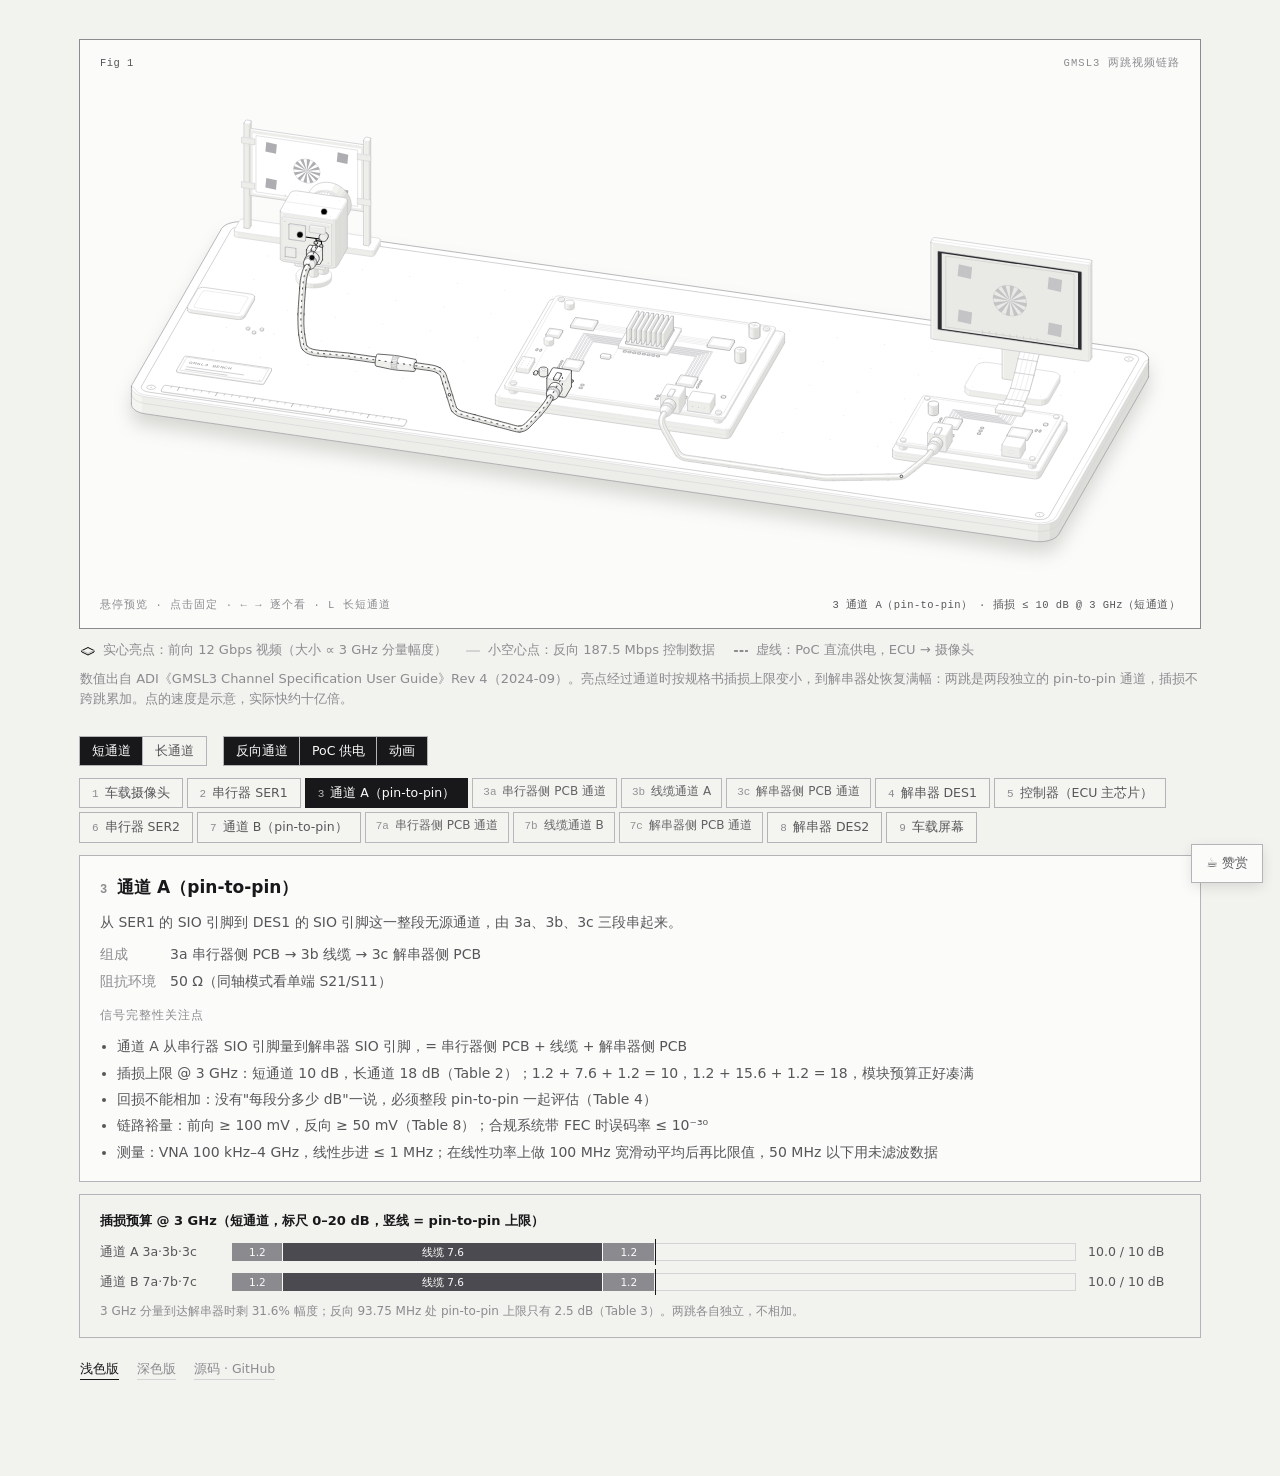
==== commit ff04a1e8: "敲定各段视频接口：CSI-2 D-PHY / CSI-2 D-PHY / DSI / eDP - 说明区去掉"待定"，补各接口的通用 SI 要点，注明 DSI→eDP 组合需查芯片手册 - 板上视频走" ====
--- a/index.html
+++ b/index.html
@@ -145,7 +145,8 @@
 .it[data-on] .iso-solid>.iso-fill{fill:var(--anatomy-face)}
 .it[data-on] .iso-solid>.iso-top{fill:var(--anatomy-lit-top)}
 .it[data-on] .iso-solid>.iso-shade{fill:var(--anatomy-lit-shade)}
-.it[data-on] .lk-trace{stroke:var(--anatomy-lit);stroke-width:1.15}
+.it[data-on] .lk-trace,.lk-sub[data-on] .lk-trace{stroke:var(--anatomy-lit);stroke-width:1.15}
+.lk-sub[data-on] .iso-line:not(.lk-trace){stroke:var(--anatomy-lit)}
 .it[data-on] .tb-body{fill:var(--anatomy-lit-shade)}
 .it[data-on] .tb-shine{fill:var(--anatomy-lit-top)}
 
@@ -216,7 +217,7 @@
 .lk-reward-card img{width:min(280px,72vw);height:auto;display:block}
 .lk-reward-card p{margin:0;font-size:13px;text-align:center;color:#555}
 .lk-reward-card button{appearance:none;border:0;background:#222;color:#fff;font:inherit;font-size:13px;padding:6px 18px;cursor:pointer}
-</style><figure class="iso-figure"><div class="iso-plate"><div class="iso-plate-corners" aria-hidden="true"><span class="iso-plate-corner" data-corner="fig">Fig 1</span><span class="iso-plate-corner" data-corner="title">GMSL3 两跳视频链路</span><span class="iso-plate-corner" data-corner="hint">悬停预览 · 点击固定 · ← → 逐个看 · L 长短通道</span><span class="iso-plate-corner" data-corner="readout" data-readout></span></div><div class="iso-stage lk-stage" tabindex="0" role="group" aria-label="GMSL3 链路示意图。左右方向键逐个选择模块，L 切换长短通道，空格暂停。"><svg xmlns="http://www.w3.org/2000/svg" class="iso-svg" viewBox="0 0 1040 470" role="img" aria-label="一张试验台：左边摄像头对着测试卡，后盖拆下，露出串行器板；同轴线经一节在线连接器接到中间去掉外壳的 ECU 板上，板上依次是解串器、控制器（带散热片）和第二个串行器；第二根同轴线接到右边屏幕的驱动板，排线把画面送进面板，屏幕上显示的正是那张测试卡。"><path class="iso-halo" d="M26.6 294L27.3 292.1L113.9 141.1L115.3 139.4L117.3 137.8L119.9 136.4L123 135.4L126.5 134.6L130.1 134.2L133.9 134.2L137.6 134.5L999.6 258.1L1003.1 258.8L1006.2 259.8L1008.9 261.1L1011.1 262.7L1012.5 264.4L1013.3 266.2L1013.4 268.1L1013.4 284.7L1012.7 286.6L926.1 437.6L924.7 439.3L922.7 440.9L920.1 442.3L917 443.3L913.5 444.1L909.9 444.5L906.1 444.5L902.4 444.2L40.4 320.6L36.9 319.9L33.8 318.9L31.1 317.6L28.9 316L27.5 314.3L26.7 312.5L26.6 310.6Z"/><g class="iso-solid"><path class="iso-fill" d="M137.3 173.9L137.8 172.4L139 171L140.7 169.8L142.9 168.8L145.6 168.1L148.4 167.7L151.4 167.6L154.4 167.8L157.2 168.4L159.6 169.3L161.6 170.4L163.1 171.7L163.9 173.1L164.1 174.6L164.1 177.3L163.6 178.8L162.5 180.2L160.7 181.4L158.5 182.4L155.9 183.1L153 183.5L150 183.6L147 183.4L144.2 182.8L141.8 181.9L139.8 180.8L138.3 179.5L137.5 178.1L137.3 176.6Z"/><path class="iso-shade" data-shade="0" d="M163.6 178.8L162.5 180.2L162.5 177.5L163.6 176.1ZM162.5 180.2L160.7 181.4L160.7 178.7L162.5 177.5ZM160.7 181.4L158.5 182.4L158.5 179.7L160.7 178.7ZM164.1 177.3L163.6 178.8L163.6 176.1L164.1 174.6Z"/><path class="iso-shade" data-shade="1" d="M158.5 182.4L155.9 183.1L155.9 180.5L158.5 179.7ZM155.9 183.1L153 183.5L153 180.9L155.9 180.5ZM153 183.5L150 183.6L150 181L153 180.9Z"/><path class="iso-shade" data-shade="2" d="M150 183.6L147 183.4L147 180.7L150 181ZM147 183.4L144.2 182.8L144.2 180.1L147 180.7Z"/><path class="iso-shade" data-shade="3" d="M144.2 182.8L141.8 181.9L141.8 179.3L144.2 180.1ZM141.8 181.9L139.8 180.8L139.8 178.2L141.8 179.3ZM139.8 180.8L138.3 179.5L138.3 176.8L139.8 178.2ZM138.3 179.5L137.5 178.1L137.5 175.4L138.3 176.8ZM137.5 178.1L137.3 176.6L137.3 173.9L137.5 175.4Z"/><path class="iso-top" d="M163.6 176.1L162.5 177.5L160.7 178.7L158.5 179.7L155.9 180.5L153 180.9L150 181L147 180.7L144.2 180.1L141.8 179.3L139.8 178.2L138.3 176.8L137.5 175.4L137.3 173.9L137.8 172.4L139 171L140.7 169.8L142.9 168.8L145.6 168.1L148.4 167.7L151.4 167.6L154.4 167.8L157.2 168.4L159.6 169.3L161.6 170.4L163.1 171.7L163.9 173.1L164.1 174.6Z"/><path class="iso-line iso-crease" data-tone="faint" d="M164.1 174.6L163.6 176.1L162.5 177.5L160.7 178.7L158.5 179.7L155.9 180.5L153 180.9L150 181L147 180.7L144.2 180.1L141.8 179.3L139.8 178.2L138.3 176.8L137.5 175.4L137.3 173.9"/><path class="iso-line iso-edge" data-tone="lo" d="M137.3 173.9L137.8 172.4L139 171L140.7 169.8L142.9 168.8L145.6 168.1L148.4 167.7L151.4 167.6L154.4 167.8L157.2 168.4L159.6 169.3L161.6 170.4L163.1 171.7L163.9 173.1L164.1 174.6M164.1 177.3L163.6 178.8L162.5 180.2L160.7 181.4L158.5 182.4L155.9 183.1L153 183.5L150 183.6L147 183.4L144.2 182.8L141.8 181.9L139.8 180.8L138.3 179.5L137.5 178.1L137.3 176.6M137.3 173.9L137.3 176.6M164.1 174.6L164.1 177.3"/></g><g class="iso-solid"><path class="iso-fill" d="M140.4 168.3L140.8 167.2L141.6 166.1L143 165.2L144.7 164.4L146.7 163.9L149 163.5L151.3 163.5L153.6 163.7L155.7 164.1L157.6 164.8L159.1 165.6L160.3 166.6L160.9 167.8L161 168.9L161 174.6L160.7 175.7L159.8 176.8L158.4 177.7L156.7 178.5L154.7 179.1L152.5 179.4L150.1 179.4L147.9 179.2L145.7 178.8L143.8 178.1L142.3 177.3L141.2 176.3L140.5 175.1L140.4 174Z"/><path class="iso-shade" data-shade="0" d="M160.7 175.7L159.8 176.8L159.8 171.1L160.7 170.1ZM159.8 176.8L158.4 177.7L158.4 172.1L159.8 171.1ZM158.4 177.7L156.7 178.5L156.7 172.8L158.4 172.1ZM161 174.6L160.7 175.7L160.7 170.1L161 168.9Z"/><path class="iso-shade" data-shade="1" d="M156.7 178.5L154.7 179.1L154.7 173.4L156.7 172.8ZM154.7 179.1L152.5 179.4L152.5 173.7L154.7 173.4ZM152.5 179.4L150.1 179.4L150.1 173.8L152.5 173.7Z"/><path class="iso-shade" data-shade="2" d="M150.1 179.4L147.9 179.2L147.9 173.6L150.1 173.8ZM147.9 179.2L145.7 178.8L145.7 173.2L147.9 173.6Z"/><path class="iso-shade" data-shade="3" d="M145.7 178.8L143.8 178.1L143.8 172.5L145.7 173.2ZM143.8 178.1L142.3 177.3L142.3 171.6L143.8 172.5ZM142.3 177.3L141.2 176.3L141.2 170.6L142.3 171.6ZM141.2 176.3L140.5 175.1L140.5 169.5L141.2 170.6ZM140.5 175.1L140.4 174L140.4 168.3L140.5 169.5Z"/><path class="iso-top" d="M160.7 170.1L159.8 171.1L158.4 172.1L156.7 172.8L154.7 173.4L152.5 173.7L150.1 173.8L147.9 173.6L145.7 173.2L143.8 172.5L142.3 171.6L141.2 170.6L140.5 169.5L140.4 168.3L140.8 167.2L141.6 166.1L143 165.2L144.7 164.4L146.7 163.9L149 163.5L151.3 163.5L153.6 163.7L155.7 164.1L157.6 164.8L159.1 165.6L160.3 166.6L160.9 167.8L161 168.9Z"/><path class="iso-line iso-crease" data-tone="faint" d="M161 168.9L160.7 170.1L159.8 171.1L158.4 172.1L156.7 172.8L154.7 173.4L152.5 173.7L150.1 173.8L147.9 173.6L145.7 173.2L143.8 172.5L142.3 171.6L141.2 170.6L140.5 169.5L140.4 168.3"/><path class="iso-line iso-edge" data-tone="mid" d="M140.4 168.3L140.8 167.2L141.6 166.1L143 165.2L144.7 164.4L146.7 163.9L149 163.5L151.3 163.5L153.6 163.7L155.7 164.1L157.6 164.8L159.1 165.6L160.3 166.6L160.9 167.8L161 168.9M161 174.6L160.7 175.7L159.8 176.8L158.4 177.7L156.7 178.5L154.7 179.1L152.5 179.4L150.1 179.4L147.9 179.2L145.7 178.8L143.8 178.1L142.3 177.3L141.2 176.3L140.5 175.1L140.4 174M140.4 168.3L140.4 174M161 168.9L161 174.6"/></g><g class="iso-solid"><path class="iso-fill" d="M542.5 232L543 230.5L544.2 229.1L545.9 227.9L548.1 226.9L550.8 226.2L553.7 225.8L556.6 225.7L559.6 225.9L562.4 226.5L564.8 227.4L566.8 228.5L568.3 229.8L569.1 231.2L569.3 232.7L569.3 235.4L568.8 236.9L567.7 238.3L565.9 239.5L563.7 240.5L561.1 241.2L558.2 241.6L555.2 241.7L552.2 241.5L549.4 240.9L547 240L545 238.9L543.5 237.6L542.7 236.2L542.5 234.7Z"/><path class="iso-shade" data-shade="0" d="M568.8 236.9L567.7 238.3L567.7 235.6L568.8 234.2ZM567.7 238.3L565.9 239.5L565.9 236.8L567.7 235.6ZM565.9 239.5L563.7 240.5L563.7 237.8L565.9 236.8ZM569.3 235.4L568.8 236.9L568.8 234.2L569.3 232.7Z"/><path class="iso-shade" data-shade="1" d="M563.7 240.5L561.1 241.2L561.1 238.6L563.7 237.8ZM561.1 241.2L558.2 241.6L558.2 239L561.1 238.6ZM558.2 241.6L555.2 241.7L555.2 239.1L558.2 239Z"/><path class="iso-shade" data-shade="2" d="M555.2 241.7L552.2 241.5L552.2 238.8L555.2 239.1ZM552.2 241.5L549.4 240.9L549.4 238.2L552.2 238.8Z"/><path class="iso-shade" data-shade="3" d="M549.4 240.9L547 240L547 237.4L549.4 238.2ZM547 240L545 238.9L545 236.3L547 237.4ZM545 238.9L543.5 237.6L543.5 234.9L545 236.3ZM543.5 237.6L542.7 236.2L542.7 233.5L543.5 234.9ZM542.7 236.2L542.5 234.7L542.5 232L542.7 233.5Z"/><path class="iso-top" d="M568.8 234.2L567.7 235.6L565.9 236.8L563.7 237.8L561.1 238.6L558.2 239L555.2 239.1L552.2 238.8L549.4 238.2L547 237.4L545 236.3L543.5 234.9L542.7 233.5L542.5 232L543 230.5L544.2 229.1L545.9 227.9L548.1 226.9L550.8 226.2L553.7 225.8L556.6 225.7L559.6 225.9L562.4 226.5L564.8 227.4L566.8 228.5L568.3 229.8L569.1 231.2L569.3 232.7Z"/><path class="iso-line iso-crease" data-tone="faint" d="M569.3 232.7L568.8 234.2L567.7 235.6L565.9 236.8L563.7 237.8L561.1 238.6L558.2 239L555.2 239.1L552.2 238.8L549.4 238.2L547 237.4L545 236.3L543.5 234.9L542.7 233.5L542.5 232"/><path class="iso-line iso-edge" data-tone="lo" d="M542.5 232L543 230.5L544.2 229.1L545.9 227.9L548.1 226.9L550.8 226.2L553.7 225.8L556.6 225.7L559.6 225.9L562.4 226.5L564.8 227.4L566.8 228.5L568.3 229.8L569.1 231.2L569.3 232.7M569.3 235.4L568.8 236.9L567.7 238.3L565.9 239.5L563.7 240.5L561.1 241.2L558.2 241.6L555.2 241.7L552.2 241.5L549.4 240.9L547 240L545 238.9L543.5 237.6L542.7 236.2L542.5 234.7M542.5 232L542.5 234.7M569.3 232.7L569.3 235.4"/></g><g class="iso-solid"><path class="iso-fill" d="M545.6 226.4L546 225.3L546.9 224.2L548.2 223.3L549.9 222.5L551.9 222L554.2 221.6L556.5 221.6L558.8 221.8L560.9 222.2L562.8 222.9L564.3 223.7L565.5 224.7L566.1 225.9L566.2 227L566.2 232.7L565.9 233.8L565 234.9L563.6 235.8L561.9 236.6L559.9 237.1L557.7 237.5L555.3 237.5L553.1 237.3L550.9 236.9L549 236.2L547.5 235.4L546.4 234.4L545.7 233.2L545.6 232.1Z"/><path class="iso-shade" data-shade="0" d="M565.9 233.8L565 234.9L565 229.2L565.9 228.2ZM565 234.9L563.6 235.8L563.6 230.2L565 229.2ZM563.6 235.8L561.9 236.6L561.9 230.9L563.6 230.2ZM566.2 232.7L565.9 233.8L565.9 228.2L566.2 227Z"/><path class="iso-shade" data-shade="1" d="M561.9 236.6L559.9 237.1L559.9 231.5L561.9 230.9ZM559.9 237.1L557.7 237.5L557.7 231.8L559.9 231.5ZM557.7 237.5L555.3 237.5L555.3 231.9L557.7 231.8Z"/><path class="iso-shade" data-shade="2" d="M555.3 237.5L553.1 237.3L553.1 231.7L555.3 231.9ZM553.1 237.3L550.9 236.9L550.9 231.3L553.1 231.7Z"/><path class="iso-shade" data-shade="3" d="M550.9 236.9L549 236.2L549 230.6L550.9 231.3ZM549 236.2L547.5 235.4L547.5 229.7L549 230.6ZM547.5 235.4L546.4 234.4L546.4 228.7L547.5 229.7ZM546.4 234.4L545.7 233.2L545.7 227.6L546.4 228.7ZM545.7 233.2L545.6 232.1L545.6 226.4L545.7 227.6Z"/><path class="iso-top" d="M565.9 228.2L565 229.2L563.6 230.2L561.9 230.9L559.9 231.5L557.7 231.8L555.3 231.9L553.1 231.7L550.9 231.3L549 230.6L547.5 229.7L546.4 228.7L545.7 227.6L545.6 226.4L546 225.3L546.9 224.2L548.2 223.3L549.9 222.5L551.9 222L554.2 221.6L556.5 221.6L558.8 221.8L560.9 222.2L562.8 222.9L564.3 223.7L565.5 224.7L566.1 225.9L566.2 227Z"/><path class="iso-line iso-crease" data-tone="faint" d="M566.2 227L565.9 228.2L565 229.2L563.6 230.2L561.9 230.9L559.9 231.5L557.7 231.8L555.3 231.9L553.1 231.7L550.9 231.3L549 230.6L547.5 229.7L546.4 228.7L545.7 227.6L545.6 226.4"/><path class="iso-line iso-edge" data-tone="mid" d="M545.6 226.4L546 225.3L546.9 224.2L548.2 223.3L549.9 222.5L551.9 222L554.2 221.6L556.5 221.6L558.8 221.8L560.9 222.2L562.8 222.9L564.3 223.7L565.5 224.7L566.1 225.9L566.2 227M566.2 232.7L565.9 233.8L565 234.9L563.6 235.8L561.9 236.6L559.9 237.1L557.7 237.5L555.3 237.5L553.1 237.3L550.9 236.9L549 236.2L547.5 235.4L546.4 234.4L545.7 233.2L545.6 232.1M545.6 226.4L545.6 232.1M566.2 227L566.2 232.7"/></g><g class="iso-solid"><path class="iso-fill" d="M947.7 290.1L948.2 288.6L949.4 287.2L951.1 286L953.3 285L956 284.3L958.9 283.9L961.9 283.8L964.8 284L967.6 284.6L970 285.5L972 286.6L973.5 287.9L974.3 289.3L974.5 290.8L974.5 293.5L974 295L972.9 296.4L971.1 297.6L968.9 298.6L966.3 299.3L963.4 299.7L960.4 299.8L957.4 299.6L954.6 299L952.2 298.1L950.2 297L948.7 295.7L947.9 294.3L947.7 292.8Z"/><path class="iso-shade" data-shade="0" d="M974 295L972.9 296.4L972.9 293.7L974 292.3ZM972.9 296.4L971.1 297.6L971.1 294.9L972.9 293.7ZM971.1 297.6L968.9 298.6L968.9 295.9L971.1 294.9ZM974.5 293.5L974 295L974 292.3L974.5 290.8Z"/><path class="iso-shade" data-shade="1" d="M968.9 298.6L966.3 299.3L966.3 296.7L968.9 295.9ZM966.3 299.3L963.4 299.7L963.4 297.1L966.3 296.7ZM963.4 299.7L960.4 299.8L960.4 297.2L963.4 297.1Z"/><path class="iso-shade" data-shade="2" d="M960.4 299.8L957.4 299.6L957.4 296.9L960.4 297.2ZM957.4 299.6L954.6 299L954.6 296.3L957.4 296.9Z"/><path class="iso-shade" data-shade="3" d="M954.6 299L952.2 298.1L952.2 295.5L954.6 296.3ZM952.2 298.1L950.2 297L950.2 294.4L952.2 295.5ZM950.2 297L948.7 295.7L948.7 293L950.2 294.4ZM948.7 295.7L947.9 294.3L947.9 291.6L948.7 293ZM947.9 294.3L947.7 292.8L947.7 290.1L947.9 291.6Z"/><path class="iso-top" d="M974 292.3L972.9 293.7L971.1 294.9L968.9 295.9L966.3 296.7L963.4 297.1L960.4 297.2L957.4 296.9L954.6 296.3L952.2 295.5L950.2 294.4L948.7 293L947.9 291.6L947.7 290.1L948.2 288.6L949.4 287.2L951.1 286L953.3 285L956 284.3L958.9 283.9L961.9 283.8L964.8 284L967.6 284.6L970 285.5L972 286.6L973.5 287.9L974.3 289.3L974.5 290.8Z"/><path class="iso-line iso-crease" data-tone="faint" d="M974.5 290.8L974 292.3L972.9 293.7L971.1 294.9L968.9 295.9L966.3 296.7L963.4 297.1L960.4 297.2L957.4 296.9L954.6 296.3L952.2 295.5L950.2 294.4L948.7 293L947.9 291.6L947.7 290.1"/><path class="iso-line iso-edge" data-tone="lo" d="M947.7 290.1L948.2 288.6L949.4 287.2L951.1 286L953.3 285L956 284.3L958.9 283.9L961.9 283.8L964.8 284L967.6 284.6L970 285.5L972 286.6L973.5 287.9L974.3 289.3L974.5 290.8M974.5 293.5L974 295L972.9 296.4L971.1 297.6L968.9 298.6L966.3 299.3L963.4 299.7L960.4 299.8L957.4 299.6L954.6 299L952.2 298.1L950.2 297L948.7 295.7L947.9 294.3L947.7 292.8M947.7 290.1L947.7 292.8M974.5 290.8L974.5 293.5"/></g><g class="iso-solid"><path class="iso-fill" d="M950.8 284.5L951.2 283.4L952.1 282.3L953.4 281.4L955.1 280.6L957.1 280L959.4 279.7L961.7 279.7L964 279.8L966.1 280.3L968 281L969.6 281.8L970.7 282.8L971.3 283.9L971.5 285.1L971.5 290.7L971.1 291.9L970.2 293L968.8 293.9L967.1 294.7L965.1 295.2L962.9 295.6L960.6 295.6L958.3 295.4L956.1 295L954.2 294.3L952.7 293.5L951.6 292.5L950.9 291.3L950.8 290.2Z"/><path class="iso-shade" data-shade="0" d="M971.1 291.9L970.2 293L970.2 287.3L971.1 286.2ZM970.2 293L968.8 293.9L968.8 288.3L970.2 287.3ZM968.8 293.9L967.1 294.7L967.1 289L968.8 288.3ZM971.5 290.7L971.1 291.9L971.1 286.2L971.5 285.1Z"/><path class="iso-shade" data-shade="1" d="M967.1 294.7L965.1 295.2L965.1 289.6L967.1 289ZM965.1 295.2L962.9 295.6L962.9 289.9L965.1 289.6ZM962.9 295.6L960.6 295.6L960.6 290L962.9 289.9Z"/><path class="iso-shade" data-shade="2" d="M960.6 295.6L958.3 295.4L958.3 289.8L960.6 290ZM958.3 295.4L956.1 295L956.1 289.4L958.3 289.8Z"/><path class="iso-shade" data-shade="3" d="M956.1 295L954.2 294.3L954.2 288.7L956.1 289.4ZM954.2 294.3L952.7 293.5L952.7 287.8L954.2 288.7ZM952.7 293.5L951.6 292.5L951.6 286.8L952.7 287.8ZM951.6 292.5L950.9 291.3L950.9 285.7L951.6 286.8ZM950.9 291.3L950.8 290.2L950.8 284.5L950.9 285.7Z"/><path class="iso-top" d="M971.1 286.2L970.2 287.3L968.8 288.3L967.1 289L965.1 289.6L962.9 289.9L960.6 290L958.3 289.8L956.1 289.4L954.2 288.7L952.7 287.8L951.6 286.8L950.9 285.7L950.8 284.5L951.2 283.4L952.1 282.3L953.4 281.4L955.1 280.6L957.1 280L959.4 279.7L961.7 279.7L964 279.8L966.1 280.3L968 281L969.6 281.8L970.7 282.8L971.3 283.9L971.5 285.1Z"/><path class="iso-line iso-crease" data-tone="faint" d="M971.5 285.1L971.1 286.2L970.2 287.3L968.8 288.3L967.1 289L965.1 289.6L962.9 289.9L960.6 290L958.3 289.8L956.1 289.4L954.2 288.7L952.7 287.8L951.6 286.8L950.9 285.7L950.8 284.5"/><path class="iso-line iso-edge" data-tone="mid" d="M950.8 284.5L951.2 283.4L952.1 282.3L953.4 281.4L955.1 280.6L957.1 280L959.4 279.7L961.7 279.7L964 279.8L966.1 280.3L968 281L969.6 281.8L970.7 282.8L971.3 283.9L971.5 285.1M971.5 290.7L971.1 291.9L970.2 293L968.8 293.9L967.1 294.7L965.1 295.2L962.9 295.6L960.6 295.6L958.3 295.4L956.1 295L954.2 294.3L952.7 293.5L951.6 292.5L950.9 291.3L950.8 290.2M950.8 284.5L950.8 290.2M971.5 285.1L971.5 290.7"/></g><g class="iso-solid"><path class="iso-fill" d="M65.5 299.2L66 297.7L67.1 296.3L68.9 295.1L71.1 294.1L73.7 293.3L76.6 292.9L79.6 292.8L82.6 293.1L85.4 293.6L87.8 294.5L89.8 295.6L91.3 296.9L92.1 298.4L92.3 299.9L92.3 302.5L91.8 304L90.6 305.4L88.9 306.6L86.7 307.6L84 308.4L81.1 308.8L78.1 308.9L75.2 308.6L72.4 308L70 307.2L68 306.1L66.5 304.7L65.7 303.3L65.5 301.8Z"/><path class="iso-shade" data-shade="0" d="M91.8 304L90.6 305.4L90.6 302.8L91.8 301.4ZM90.6 305.4L88.9 306.6L88.9 304L90.6 302.8ZM88.9 306.6L86.7 307.6L86.7 305L88.9 304ZM92.3 302.5L91.8 304L91.8 301.4L92.3 299.9Z"/><path class="iso-shade" data-shade="1" d="M86.7 307.6L84 308.4L84 305.7L86.7 305ZM84 308.4L81.1 308.8L81.1 306.1L84 305.7ZM81.1 308.8L78.1 308.9L78.1 306.2L81.1 306.1Z"/><path class="iso-shade" data-shade="2" d="M78.1 308.9L75.2 308.6L75.2 306L78.1 306.2ZM75.2 308.6L72.4 308L72.4 305.4L75.2 306Z"/><path class="iso-shade" data-shade="3" d="M72.4 308L70 307.2L70 304.5L72.4 305.4ZM70 307.2L68 306.1L68 303.4L70 304.5ZM68 306.1L66.5 304.7L66.5 302.1L68 303.4ZM66.5 304.7L65.7 303.3L65.7 300.7L66.5 302.1ZM65.7 303.3L65.5 301.8L65.5 299.2L65.7 300.7Z"/><path class="iso-top" d="M91.8 301.4L90.6 302.8L88.9 304L86.7 305L84 305.7L81.1 306.1L78.1 306.2L75.2 306L72.4 305.4L70 304.5L68 303.4L66.5 302.1L65.7 300.7L65.5 299.2L66 297.7L67.1 296.3L68.9 295.1L71.1 294.1L73.7 293.3L76.6 292.9L79.6 292.8L82.6 293.1L85.4 293.6L87.8 294.5L89.8 295.6L91.3 296.9L92.1 298.4L92.3 299.9Z"/><path class="iso-line iso-crease" data-tone="faint" d="M92.3 299.9L91.8 301.4L90.6 302.8L88.9 304L86.7 305L84 305.7L81.1 306.1L78.1 306.2L75.2 306L72.4 305.4L70 304.5L68 303.4L66.5 302.1L65.7 300.7L65.5 299.2"/><path class="iso-line iso-edge" data-tone="lo" d="M65.5 299.2L66 297.7L67.1 296.3L68.9 295.1L71.1 294.1L73.7 293.3L76.6 292.9L79.6 292.8L82.6 293.1L85.4 293.6L87.8 294.5L89.8 295.6L91.3 296.9L92.1 298.4L92.3 299.9M92.3 302.5L91.8 304L90.6 305.4L88.9 306.6L86.7 307.6L84 308.4L81.1 308.8L78.1 308.9L75.2 308.6L72.4 308L70 307.2L68 306.1L66.5 304.7L65.7 303.3L65.5 301.8M65.5 299.2L65.5 301.8M92.3 299.9L92.3 302.5"/></g><g class="iso-solid"><path class="iso-fill" d="M68.5 293.6L68.9 292.5L69.8 291.4L71.2 290.4L72.9 289.7L74.9 289.1L77.1 288.8L79.4 288.7L81.7 288.9L83.9 289.3L85.8 290L87.3 290.9L88.4 291.9L89.1 293L89.2 294.2L89.2 299.8L88.8 300.9L87.9 302L86.6 303L84.9 303.7L82.9 304.3L80.6 304.6L78.3 304.7L76 304.5L73.9 304.1L72 303.4L70.4 302.5L69.3 301.5L68.7 300.4L68.5 299.2Z"/><path class="iso-shade" data-shade="0" d="M88.8 300.9L87.9 302L87.9 296.4L88.8 295.3ZM87.9 302L86.6 303L86.6 297.3L87.9 296.4ZM86.6 303L84.9 303.7L84.9 298.1L86.6 297.3ZM89.2 299.8L88.8 300.9L88.8 295.3L89.2 294.2Z"/><path class="iso-shade" data-shade="1" d="M84.9 303.7L82.9 304.3L82.9 298.7L84.9 298.1ZM82.9 304.3L80.6 304.6L80.6 299L82.9 298.7ZM80.6 304.6L78.3 304.7L78.3 299L80.6 299Z"/><path class="iso-shade" data-shade="2" d="M78.3 304.7L76 304.5L76 298.9L78.3 299ZM76 304.5L73.9 304.1L73.9 298.4L76 298.9Z"/><path class="iso-shade" data-shade="3" d="M73.9 304.1L72 303.4L72 297.7L73.9 298.4ZM72 303.4L70.4 302.5L70.4 296.9L72 297.7ZM70.4 302.5L69.3 301.5L69.3 295.9L70.4 296.9ZM69.3 301.5L68.7 300.4L68.7 294.8L69.3 295.9ZM68.7 300.4L68.5 299.2L68.5 293.6L68.7 294.8Z"/><path class="iso-top" d="M88.8 295.3L87.9 296.4L86.6 297.3L84.9 298.1L82.9 298.7L80.6 299L78.3 299L76 298.9L73.9 298.4L72 297.7L70.4 296.9L69.3 295.9L68.7 294.8L68.5 293.6L68.9 292.5L69.8 291.4L71.2 290.4L72.9 289.7L74.9 289.1L77.1 288.8L79.4 288.7L81.7 288.9L83.9 289.3L85.8 290L87.3 290.9L88.4 291.9L89.1 293L89.2 294.2Z"/><path class="iso-line iso-crease" data-tone="faint" d="M89.2 294.2L88.8 295.3L87.9 296.4L86.6 297.3L84.9 298.1L82.9 298.7L80.6 299L78.3 299L76 298.9L73.9 298.4L72 297.7L70.4 296.9L69.3 295.9L68.7 294.8L68.5 293.6"/><path class="iso-line iso-edge" data-tone="mid" d="M68.5 293.6L68.9 292.5L69.8 291.4L71.2 290.4L72.9 289.7L74.9 289.1L77.1 288.8L79.4 288.7L81.7 288.9L83.9 289.3L85.8 290L87.3 290.9L88.4 291.9L89.1 293L89.2 294.2M89.2 299.8L88.8 300.9L87.9 302L86.6 303L84.9 303.7L82.9 304.3L80.6 304.6L78.3 304.7L76 304.5L73.9 304.1L72 303.4L70.4 302.5L69.3 301.5L68.7 300.4L68.5 299.2M68.5 293.6L68.5 299.2M89.2 294.2L89.2 299.8"/></g><g class="iso-solid"><path class="iso-fill" d="M470.7 357.2L471.2 355.8L472.3 354.4L474.1 353.2L476.3 352.2L478.9 351.4L481.8 351L484.8 350.9L487.8 351.2L490.6 351.7L493 352.6L495 353.7L496.5 355L497.3 356.5L497.5 358L497.5 360.6L497 362.1L495.8 363.5L494.1 364.7L491.9 365.7L489.2 366.5L486.3 366.9L483.4 367L480.4 366.7L477.6 366.1L475.2 365.3L473.2 364.2L471.7 362.8L470.9 361.4L470.7 359.9Z"/><path class="iso-shade" data-shade="0" d="M497 362.1L495.8 363.5L495.8 360.9L497 359.5ZM495.8 363.5L494.1 364.7L494.1 362.1L495.8 360.9ZM494.1 364.7L491.9 365.7L491.9 363.1L494.1 362.1ZM497.5 360.6L497 362.1L497 359.5L497.5 358Z"/><path class="iso-shade" data-shade="1" d="M491.9 365.7L489.2 366.5L489.2 363.8L491.9 363.1ZM489.2 366.5L486.3 366.9L486.3 364.2L489.2 363.8ZM486.3 366.9L483.4 367L483.4 364.3L486.3 364.2Z"/><path class="iso-shade" data-shade="2" d="M483.4 367L480.4 366.7L480.4 364.1L483.4 364.3ZM480.4 366.7L477.6 366.1L477.6 363.5L480.4 364.1Z"/><path class="iso-shade" data-shade="3" d="M477.6 366.1L475.2 365.3L475.2 362.6L477.6 363.5ZM475.2 365.3L473.2 364.2L473.2 361.5L475.2 362.6ZM473.2 364.2L471.7 362.8L471.7 360.2L473.2 361.5ZM471.7 362.8L470.9 361.4L470.9 358.7L471.7 360.2ZM470.9 361.4L470.7 359.9L470.7 357.2L470.9 358.7Z"/><path class="iso-top" d="M497 359.5L495.8 360.9L494.1 362.1L491.9 363.1L489.2 363.8L486.3 364.2L483.4 364.3L480.4 364.1L477.6 363.5L475.2 362.6L473.2 361.5L471.7 360.2L470.9 358.7L470.7 357.2L471.2 355.8L472.3 354.4L474.1 353.2L476.3 352.2L478.9 351.4L481.8 351L484.8 350.9L487.8 351.2L490.6 351.7L493 352.6L495 353.7L496.5 355L497.3 356.5L497.5 358Z"/><path class="iso-line iso-crease" data-tone="faint" d="M497.5 358L497 359.5L495.8 360.9L494.1 362.1L491.9 363.1L489.2 363.8L486.3 364.2L483.4 364.3L480.4 364.1L477.6 363.5L475.2 362.6L473.2 361.5L471.7 360.2L470.9 358.7L470.7 357.2"/><path class="iso-line iso-edge" data-tone="lo" d="M470.7 357.2L471.2 355.8L472.3 354.4L474.1 353.2L476.3 352.2L478.9 351.4L481.8 351L484.8 350.9L487.8 351.2L490.6 351.7L493 352.6L495 353.7L496.5 355L497.3 356.5L497.5 358M497.5 360.6L497 362.1L495.8 363.5L494.1 364.7L491.9 365.7L489.2 366.5L486.3 366.9L483.4 367L480.4 366.7L477.6 366.1L475.2 365.3L473.2 364.2L471.7 362.8L470.9 361.4L470.7 359.9M470.7 357.2L470.7 359.9M497.5 358L497.5 360.6"/></g><g class="iso-solid"><path class="iso-fill" d="M473.8 351.7L474.1 350.5L475 349.5L476.4 348.5L478.1 347.8L480.1 347.2L482.3 346.9L484.7 346.8L486.9 347L489.1 347.4L491 348.1L492.5 349L493.6 350L494.3 351.1L494.4 352.3L494.4 357.9L494 359L493.1 360.1L491.8 361.1L490.1 361.8L488.1 362.4L485.8 362.7L483.5 362.8L481.2 362.6L479.1 362.1L477.2 361.5L475.7 360.6L474.5 359.6L473.9 358.5L473.8 357.3Z"/><path class="iso-shade" data-shade="0" d="M494 359L493.1 360.1L493.1 354.5L494 353.4ZM493.1 360.1L491.8 361.1L491.8 355.4L493.1 354.5ZM491.8 361.1L490.1 361.8L490.1 356.2L491.8 355.4ZM494.4 357.9L494 359L494 353.4L494.4 352.3Z"/><path class="iso-shade" data-shade="1" d="M490.1 361.8L488.1 362.4L488.1 356.8L490.1 356.2ZM488.1 362.4L485.8 362.7L485.8 357.1L488.1 356.8ZM485.8 362.7L483.5 362.8L483.5 357.1L485.8 357.1Z"/><path class="iso-shade" data-shade="2" d="M483.5 362.8L481.2 362.6L481.2 356.9L483.5 357.1ZM481.2 362.6L479.1 362.1L479.1 356.5L481.2 356.9Z"/><path class="iso-shade" data-shade="3" d="M479.1 362.1L477.2 361.5L477.2 355.8L479.1 356.5ZM477.2 361.5L475.7 360.6L475.7 355L477.2 355.8ZM475.7 360.6L474.5 359.6L474.5 354L475.7 355ZM474.5 359.6L473.9 358.5L473.9 352.8L474.5 354ZM473.9 358.5L473.8 357.3L473.8 351.7L473.9 352.8Z"/><path class="iso-top" d="M494 353.4L493.1 354.5L491.8 355.4L490.1 356.2L488.1 356.8L485.8 357.1L483.5 357.1L481.2 356.9L479.1 356.5L477.2 355.8L475.7 355L474.5 354L473.9 352.8L473.8 351.7L474.1 350.5L475 349.5L476.4 348.5L478.1 347.8L480.1 347.2L482.3 346.9L484.7 346.8L486.9 347L489.1 347.4L491 348.1L492.5 349L493.6 350L494.3 351.1L494.4 352.3Z"/><path class="iso-line iso-crease" data-tone="faint" d="M494.4 352.3L494 353.4L493.1 354.5L491.8 355.4L490.1 356.2L488.1 356.8L485.8 357.1L483.5 357.1L481.2 356.9L479.1 356.5L477.2 355.8L475.7 355L474.5 354L473.9 352.8L473.8 351.7"/><path class="iso-line iso-edge" data-tone="mid" d="M473.8 351.7L474.1 350.5L475 349.5L476.4 348.5L478.1 347.8L480.1 347.2L482.3 346.9L484.7 346.8L486.9 347L489.1 347.4L491 348.1L492.5 349L493.6 350L494.3 351.1L494.4 352.3M494.4 357.9L494 359L493.1 360.1L491.8 361.1L490.1 361.8L488.1 362.4L485.8 362.7L483.5 362.8L481.2 362.6L479.1 362.1L477.2 361.5L475.7 360.6L474.5 359.6L473.9 358.5L473.8 357.3M473.8 351.7L473.8 357.3M494.4 352.3L494.4 357.9"/></g><g class="iso-solid"><path class="iso-fill" d="M875.9 415.3L876.4 413.9L877.5 412.5L879.3 411.2L881.5 410.2L884.1 409.5L887 409.1L890 409L893 409.3L895.8 409.8L898.2 410.7L900.2 411.8L901.7 413.1L902.5 414.6L902.7 416.1L902.7 418.7L902.2 420.2L901 421.6L899.3 422.8L897.1 423.8L894.4 424.6L891.6 425L888.6 425.1L885.6 424.8L882.8 424.2L880.4 423.4L878.4 422.3L876.9 420.9L876.1 419.5L875.9 418Z"/><path class="iso-shade" data-shade="0" d="M902.2 420.2L901 421.6L901 418.9L902.2 417.6ZM901 421.6L899.3 422.8L899.3 420.2L901 418.9ZM899.3 422.8L897.1 423.8L897.1 421.2L899.3 420.2ZM902.7 418.7L902.2 420.2L902.2 417.6L902.7 416.1Z"/><path class="iso-shade" data-shade="1" d="M897.1 423.8L894.4 424.6L894.4 421.9L897.1 421.2ZM894.4 424.6L891.6 425L891.6 422.3L894.4 421.9ZM891.6 425L888.6 425.1L888.6 422.4L891.6 422.3Z"/><path class="iso-shade" data-shade="2" d="M888.6 425.1L885.6 424.8L885.6 422.2L888.6 422.4ZM885.6 424.8L882.8 424.2L882.8 421.6L885.6 422.2Z"/><path class="iso-shade" data-shade="3" d="M882.8 424.2L880.4 423.4L880.4 420.7L882.8 421.6ZM880.4 423.4L878.4 422.3L878.4 419.6L880.4 420.7ZM878.4 422.3L876.9 420.9L876.9 418.3L878.4 419.6ZM876.9 420.9L876.1 419.5L876.1 416.8L876.9 418.3ZM876.1 419.5L875.9 418L875.9 415.3L876.1 416.8Z"/><path class="iso-top" d="M902.2 417.6L901 418.9L899.3 420.2L897.1 421.2L894.4 421.9L891.6 422.3L888.6 422.4L885.6 422.2L882.8 421.6L880.4 420.7L878.4 419.6L876.9 418.3L876.1 416.8L875.9 415.3L876.4 413.9L877.5 412.5L879.3 411.2L881.5 410.2L884.1 409.5L887 409.1L890 409L893 409.3L895.8 409.8L898.2 410.7L900.2 411.8L901.7 413.1L902.5 414.6L902.7 416.1Z"/><path class="iso-line iso-crease" data-tone="faint" d="M902.7 416.1L902.2 417.6L901 418.9L899.3 420.2L897.1 421.2L894.4 421.9L891.6 422.3L888.6 422.4L885.6 422.2L882.8 421.6L880.4 420.7L878.4 419.6L876.9 418.3L876.1 416.8L875.9 415.3"/><path class="iso-line iso-edge" data-tone="lo" d="M875.9 415.3L876.4 413.9L877.5 412.5L879.3 411.2L881.5 410.2L884.1 409.5L887 409.1L890 409L893 409.3L895.8 409.8L898.2 410.7L900.2 411.8L901.7 413.1L902.5 414.6L902.7 416.1M902.7 418.7L902.2 420.2L901 421.6L899.3 422.8L897.1 423.8L894.4 424.6L891.6 425L888.6 425.1L885.6 424.8L882.8 424.2L880.4 423.4L878.4 422.3L876.9 420.9L876.1 419.5L875.9 418M875.9 415.3L875.9 418M902.7 416.1L902.7 418.7"/></g><g class="iso-solid"><path class="iso-fill" d="M879 409.8L879.3 408.6L880.2 407.6L881.6 406.6L883.3 405.9L885.3 405.3L887.5 405L889.9 404.9L892.1 405.1L894.3 405.5L896.2 406.2L897.7 407.1L898.8 408.1L899.5 409.2L899.6 410.4L899.6 416L899.2 417.1L898.4 418.2L897 419.2L895.3 419.9L893.3 420.5L891 420.8L888.7 420.9L886.4 420.7L884.3 420.2L882.4 419.6L880.9 418.7L879.7 417.7L879.1 416.6L879 415.4Z"/><path class="iso-shade" data-shade="0" d="M899.2 417.1L898.4 418.2L898.4 412.6L899.2 411.5ZM898.4 418.2L897 419.2L897 413.5L898.4 412.6ZM897 419.2L895.3 419.9L895.3 414.3L897 413.5ZM899.6 416L899.2 417.1L899.2 411.5L899.6 410.4Z"/><path class="iso-shade" data-shade="1" d="M895.3 419.9L893.3 420.5L893.3 414.8L895.3 414.3ZM893.3 420.5L891 420.8L891 415.2L893.3 414.8ZM891 420.8L888.7 420.9L888.7 415.2L891 415.2Z"/><path class="iso-shade" data-shade="2" d="M888.7 420.9L886.4 420.7L886.4 415L888.7 415.2ZM886.4 420.7L884.3 420.2L884.3 414.6L886.4 415Z"/><path class="iso-shade" data-shade="3" d="M884.3 420.2L882.4 419.6L882.4 413.9L884.3 414.6ZM882.4 419.6L880.9 418.7L880.9 413.1L882.4 413.9ZM880.9 418.7L879.7 417.7L879.7 412.1L880.9 413.1ZM879.7 417.7L879.1 416.6L879.1 410.9L879.7 412.1ZM879.1 416.6L879 415.4L879 409.8L879.1 410.9Z"/><path class="iso-top" d="M899.2 411.5L898.4 412.6L897 413.5L895.3 414.3L893.3 414.8L891 415.2L888.7 415.2L886.4 415L884.3 414.6L882.4 413.9L880.9 413.1L879.7 412.1L879.1 410.9L879 409.8L879.3 408.6L880.2 407.6L881.6 406.6L883.3 405.9L885.3 405.3L887.5 405L889.9 404.9L892.1 405.1L894.3 405.5L896.2 406.2L897.7 407.1L898.8 408.1L899.5 409.2L899.6 410.4Z"/><path class="iso-line iso-crease" data-tone="faint" d="M899.6 410.4L899.2 411.5L898.4 412.6L897 413.5L895.3 414.3L893.3 414.8L891 415.2L888.7 415.2L886.4 415L884.3 414.6L882.4 413.9L880.9 413.1L879.7 412.1L879.1 410.9L879 409.8"/><path class="iso-line iso-edge" data-tone="mid" d="M879 409.8L879.3 408.6L880.2 407.6L881.6 406.6L883.3 405.9L885.3 405.3L887.5 405L889.9 404.9L892.1 405.1L894.3 405.5L896.2 406.2L897.7 407.1L898.8 408.1L899.5 409.2L899.6 410.4M899.6 416L899.2 417.1L898.4 418.2L897 419.2L895.3 419.9L893.3 420.5L891 420.8L888.7 420.9L886.4 420.7L884.3 420.2L882.4 419.6L880.9 418.7L879.7 417.7L879.1 416.6L879 415.4M879 409.8L879 415.4M899.6 410.4L899.6 416"/></g><g class="iso-solid"><path class="iso-fill" d="M26.6 285.7L27.3 283.8L113.9 132.8L115.3 131.1L117.3 129.5L119.9 128.1L123 127.1L126.5 126.3L130.1 125.9L133.9 125.9L137.6 126.2L999.6 249.8L1003.1 250.5L1006.2 251.5L1008.9 252.8L1011.1 254.4L1012.5 256.1L1013.3 257.9L1013.4 259.8L1013.4 276.4L1012.7 278.3L926.1 429.3L924.7 431L922.7 432.6L920.1 434L917 435L913.5 435.8L909.9 436.2L906.1 436.2L902.4 435.9L40.4 312.3L36.9 311.6L33.8 310.6L31.1 309.3L28.9 307.7L27.5 306L26.7 304.2L26.6 302.3Z"/><path class="iso-shade" data-shade="0" d="M1013.4 276.4L1012.7 278.3L1012.7 261.7L1013.4 259.8ZM1012.7 278.3L926.1 429.3L926.1 412.7L1012.7 261.7ZM926.1 429.3L924.7 431L924.7 414.5L926.1 412.7ZM924.7 431L922.7 432.6L922.7 416L924.7 414.5ZM922.7 432.6L920.1 434L920.1 417.4L922.7 416ZM920.1 434L917 435L917 418.4L920.1 417.4Z"/><path class="iso-shade" data-shade="1" d="M917 435L913.5 435.8L913.5 419.2L917 418.4ZM913.5 435.8L909.9 436.2L909.9 419.6L913.5 419.2ZM909.9 436.2L906.1 436.2L906.1 419.6L909.9 419.6Z"/><path class="iso-shade" data-shade="2" d="M906.1 436.2L902.4 435.9L902.4 419.3L906.1 419.6ZM902.4 435.9L40.4 312.3L40.4 295.7L902.4 419.3ZM40.4 312.3L36.9 311.6L36.9 295L40.4 295.7Z"/><path class="iso-shade" data-shade="3" d="M36.9 311.6L33.8 310.6L33.8 294L36.9 295ZM33.8 310.6L31.1 309.3L31.1 292.7L33.8 294ZM31.1 309.3L28.9 307.7L28.9 291.1L31.1 292.7ZM28.9 307.7L27.5 306L27.5 289.4L28.9 291.1ZM27.5 306L26.7 304.2L26.7 287.6L27.5 289.4ZM26.7 304.2L26.6 302.3L26.6 285.7L26.7 287.6Z"/><path class="iso-top" d="M999.6 249.8L1003.1 250.5L1006.2 251.5L1008.9 252.8L1011.1 254.4L1012.5 256.1L1013.3 257.9L1013.4 259.8L1012.7 261.7L926.1 412.7L924.7 414.5L922.7 416L920.1 417.4L917 418.4L913.5 419.2L909.9 419.6L906.1 419.6L902.4 419.3L40.4 295.7L36.9 295L33.8 294L31.1 292.7L28.9 291.1L27.5 289.4L26.7 287.6L26.6 285.7L27.3 283.8L113.9 132.8L115.3 131.1L117.3 129.5L119.9 128.1L123 127.1L126.5 126.3L130.1 125.9L133.9 125.9L137.6 126.2Z"/><path class="iso-line iso-crease" data-tone="faint" d="M1013.4 259.8L1012.7 261.7L926.1 412.7L924.7 414.5L922.7 416L920.1 417.4L917 418.4L913.5 419.2L909.9 419.6L906.1 419.6L902.4 419.3L40.4 295.7L36.9 295L33.8 294L31.1 292.7L28.9 291.1L27.5 289.4L26.7 287.6L26.6 285.7"/><path class="iso-line iso-bevel" data-tone="faint" d="M1013.4 259.8L1009.7 261.3L923.2 412.2L922 413.7L920.3 415.1L918.1 416.2L915.5 417.1L912.6 417.7L909.5 418.1L906.4 418.1L903.1 417.8L41.4 294.2L38.3 293.6L35.7 292.8L33.4 291.7L31.6 290.4L30.4 288.9L29.7 287.4L26.6 285.7"/><path class="iso-line" data-tone="faint" d="M1013.4 266.5L1012.7 268.3L926.1 419.3L924.7 421.1L922.7 422.7L920.1 424L917 425.1L913.5 425.8L909.9 426.2L906.1 426.2L902.4 425.9L40.4 302.3L36.9 301.6L33.8 300.6L31.1 299.3L28.9 297.8L27.5 296L26.7 294.2L26.6 292.3"/><path class="iso-line iso-edge" data-tone="mid" d="M26.6 285.7L27.3 283.8L113.9 132.8L115.3 131.1L117.3 129.5L119.9 128.1L123 127.1L126.5 126.3L130.1 125.9L133.9 125.9L137.6 126.2L999.6 249.8L1003.1 250.5L1006.2 251.5L1008.9 252.8L1011.1 254.4L1012.5 256.1L1013.3 257.9L1013.4 259.8M1013.4 276.4L1012.7 278.3L926.1 429.3L924.7 431L922.7 432.6L920.1 434L917 435L913.5 435.8L909.9 436.2L906.1 436.2L902.4 435.9L40.4 312.3L36.9 311.6L33.8 310.6L31.1 309.3L28.9 307.7L27.5 306L26.7 304.2L26.6 302.3M1013.4 259.8L1013.4 276.4M26.6 285.7L26.6 302.3"/></g><path class="iso-line" data-tone="lo" d="M996.9 254.4L998.7 254.8L1000.3 255.3L1001.6 255.9L1002.7 256.7L1003.4 257.6L1003.8 258.5L1003.8 259.4L1003.5 260.4L916.9 411.4L916.2 412.3L915.2 413L913.9 413.7L912.3 414.3L910.6 414.6L908.8 414.8L906.9 414.8L905 414.7L43.1 291.1L41.3 290.7L39.7 290.2L38.4 289.6L37.3 288.8L36.6 287.9L36.2 287L36.2 286.1L36.5 285.2L123.1 134.1L123.8 133.3L124.8 132.5L126.1 131.8L127.7 131.3L129.4 130.9L131.2 130.7L133.1 130.7L135 130.8Z"/><path class="iso-line" data-tone="lo" d="M136.4 136L135.6 136.8L134.4 137.3L132.8 137.5L131.2 137.5L129.7 137.1L128.6 136.5L128.1 135.7L128.3 134.9L129 134.1L130.3 133.6L131.8 133.4L133.5 133.4L134.9 133.8L136 134.4L136.5 135.2ZM998.4 259.6L997.6 260.3L996.3 260.9L994.8 261.1L993.1 261.1L991.7 260.7L990.6 260.1L990.1 259.3L990.2 258.5L991 257.7L992.3 257.2L993.8 256.9L995.5 257L996.9 257.4L998 258L998.5 258.8ZM49.8 287.1L49 287.8L47.7 288.3L46.2 288.6L44.5 288.5L43.1 288.1L42 287.5L41.5 286.7L41.6 285.9L42.4 285.2L43.7 284.6L45.2 284.4L46.9 284.5L48.3 284.8L49.4 285.5L49.9 286.2ZM911.7 410.6L911 411.4L909.7 411.9L908.2 412.2L906.5 412.1L905.1 411.7L904 411.1L903.5 410.3L903.6 409.5L904.4 408.8L905.6 408.2L907.2 408L908.8 408L910.3 408.4L911.4 409L911.9 409.8Z"/><g class="iso-dots" data-tone="mid"><circle cx="132.3" cy="135.4" r="0.5"/><circle cx="994.3" cy="259" r="0.5"/><circle cx="45.7" cy="286.5" r="0.5"/><circle cx="907.7" cy="410.1" r="0.5"/></g><g class="iso-dots" data-tone="lo"><circle cx="158.6" cy="159.1" r="0.42"/><circle cx="145.4" cy="182.2" r="0.42"/><circle cx="132.2" cy="205.2" r="0.42"/><circle cx="119" cy="228.2" r="0.42"/><circle cx="105.8" cy="251.2" r="0.42"/><circle cx="204.6" cy="165.7" r="0.42"/><circle cx="191.4" cy="188.8" r="0.42"/><circle cx="178.2" cy="211.8" r="0.42"/><circle cx="165" cy="234.8" r="0.42"/><circle cx="151.8" cy="257.8" r="0.42"/><circle cx="250.7" cy="172.4" r="0.42"/><circle cx="237.5" cy="195.4" r="0.42"/><circle cx="224.3" cy="218.4" r="0.42"/><circle cx="211.1" cy="241.4" r="0.42"/><circle cx="197.9" cy="264.4" r="0.42"/><circle cx="296.7" cy="179" r="0.42"/><circle cx="283.5" cy="202" r="0.42"/><circle cx="270.3" cy="225" r="0.42"/><circle cx="257.1" cy="248" r="0.42"/><circle cx="243.9" cy="271" r="0.42"/><circle cx="342.8" cy="185.6" r="0.42"/><circle cx="329.6" cy="208.6" r="0.42"/><circle cx="316.4" cy="231.6" r="0.42"/><circle cx="303.2" cy="254.6" r="0.42"/><circle cx="290" cy="277.6" r="0.42"/><circle cx="388.8" cy="192.2" r="0.42"/><circle cx="375.6" cy="215.2" r="0.42"/><circle cx="362.4" cy="238.2" r="0.42"/><circle cx="349.2" cy="261.2" r="0.42"/><circle cx="336" cy="284.2" r="0.42"/><circle cx="434.9" cy="198.8" r="0.42"/><circle cx="421.7" cy="221.8" r="0.42"/><circle cx="408.5" cy="244.8" r="0.42"/><circle cx="395.3" cy="267.8" r="0.42"/><circle cx="382.1" cy="290.9" r="0.42"/><circle cx="480.9" cy="205.4" r="0.42"/><circle cx="467.7" cy="228.4" r="0.42"/><circle cx="454.5" cy="251.4" r="0.42"/><circle cx="441.3" cy="274.4" r="0.42"/><circle cx="428.1" cy="297.5" r="0.42"/><circle cx="527" cy="212" r="0.42"/><circle cx="513.8" cy="235" r="0.42"/><circle cx="500.6" cy="258" r="0.42"/><circle cx="487.3" cy="281" r="0.42"/><circle cx="474.1" cy="304.1" r="0.42"/><circle cx="573" cy="218.6" r="0.42"/><circle cx="559.8" cy="241.6" r="0.42"/><circle cx="546.6" cy="264.6" r="0.42"/><circle cx="533.4" cy="287.6" r="0.42"/><circle cx="520.2" cy="310.7" r="0.42"/><circle cx="619.1" cy="225.2" r="0.42"/><circle cx="605.8" cy="248.2" r="0.42"/><circle cx="592.6" cy="271.2" r="0.42"/><circle cx="579.4" cy="294.2" r="0.42"/><circle cx="566.2" cy="317.3" r="0.42"/><circle cx="665.1" cy="231.8" r="0.42"/><circle cx="651.9" cy="254.8" r="0.42"/><circle cx="638.7" cy="277.8" r="0.42"/><circle cx="625.5" cy="300.8" r="0.42"/><circle cx="612.3" cy="323.9" r="0.42"/><circle cx="711.1" cy="238.4" r="0.42"/><circle cx="697.9" cy="261.4" r="0.42"/><circle cx="684.7" cy="284.4" r="0.42"/><circle cx="671.5" cy="307.4" r="0.42"/><circle cx="658.3" cy="330.5" r="0.42"/><circle cx="757.2" cy="245" r="0.42"/><circle cx="744" cy="268" r="0.42"/><circle cx="730.8" cy="291" r="0.42"/><circle cx="717.6" cy="314" r="0.42"/><circle cx="704.4" cy="337.1" r="0.42"/><circle cx="803.2" cy="251.6" r="0.42"/><circle cx="790" cy="274.6" r="0.42"/><circle cx="776.8" cy="297.6" r="0.42"/><circle cx="763.6" cy="320.6" r="0.42"/><circle cx="750.4" cy="343.7" r="0.42"/><circle cx="849.3" cy="258.2" r="0.42"/><circle cx="836.1" cy="281.2" r="0.42"/><circle cx="822.9" cy="304.2" r="0.42"/><circle cx="809.7" cy="327.2" r="0.42"/><circle cx="796.5" cy="350.3" r="0.42"/><circle cx="895.3" cy="264.8" r="0.42"/><circle cx="882.1" cy="287.8" r="0.42"/><circle cx="868.9" cy="310.8" r="0.42"/><circle cx="855.7" cy="333.8" r="0.42"/><circle cx="842.5" cy="356.9" r="0.42"/><circle cx="941.4" cy="271.4" r="0.42"/><circle cx="928.2" cy="294.4" r="0.42"/><circle cx="915" cy="317.4" r="0.42"/><circle cx="901.8" cy="340.4" r="0.42"/><circle cx="888.6" cy="363.5" r="0.42"/></g><g class="iso-solid"><path class="iso-fill" d="M55.7 289.4L55.7 288.9L57.8 285.2L58.3 284.8L59.2 284.6L60.2 284.6L292.3 317.8L293.1 318.1L293.6 318.5L293.6 319.5L293.6 320L291.5 323.7L290.9 324.1L290.1 324.4L289.1 324.4L57 291.1L56.2 290.8L55.7 290.4Z"/><path class="iso-shade" data-shade="0" d="M293.6 319.5L293.6 320L293.6 319L293.6 318.5ZM293.6 320L291.5 323.7L291.5 322.7L293.6 319ZM291.5 323.7L290.9 324.1L290.9 323.1L291.5 322.7Z"/><path class="iso-shade" data-shade="1" d="M290.9 324.1L290.1 324.4L290.1 323.4L290.9 323.1Z"/><path class="iso-shade" data-shade="2" d="M290.1 324.4L289.1 324.4L289.1 323.4L290.1 323.4ZM289.1 324.4L57 291.1L57 290.1L289.1 323.4Z"/><path class="iso-shade" data-shade="3" d="M57 291.1L56.2 290.8L56.2 289.8L57 290.1ZM56.2 290.8L55.7 290.4L55.7 289.4L56.2 289.8Z"/><path class="iso-top" d="M292.3 317.8L293.1 318.1L293.6 318.5L293.6 319L291.5 322.7L290.9 323.1L290.1 323.4L289.1 323.4L57 290.1L56.2 289.8L55.7 289.4L55.7 288.9L57.8 285.2L58.3 284.8L59.2 284.6L60.2 284.6Z"/><path class="iso-line iso-edge" data-tone="lo" d="M55.7 289.4L55.7 288.9L57.8 285.2L58.3 284.8L59.2 284.6L60.2 284.6L292.3 317.8L293.1 318.1L293.6 318.5M293.6 319.5L293.6 320L291.5 323.7L290.9 324.1L290.1 324.4L289.1 324.4L57 291.1L56.2 290.8L55.7 290.4M293.6 318.5L293.6 319.5M55.7 289.4L55.7 290.4"/></g><path class="iso-line" data-tone="lo" d="M65.7 285.4L64.8 287M80.4 287.5L79.5 289.1M87.8 288.5L86.9 290.2M95.2 289.6L94.2 291.2M102.5 290.6L101.6 292.3M117.3 292.8L116.3 294.4M124.6 293.8L123.7 295.5M132 294.9L131.1 296.5M139.4 295.9L138.4 297.6M154.1 298L153.2 299.7M161.5 299.1L160.5 300.8M168.8 300.1L167.9 301.8M176.2 301.2L175.3 302.9M190.9 303.3L190 305M198.3 304.4L197.4 306M205.7 305.4L204.7 307.1M213.1 306.5L212.1 308.1M227.8 308.6L226.8 310.3M235.2 309.7L234.2 311.3M242.5 310.7L241.6 312.4M249.9 311.8L248.9 313.4M264.6 313.9L263.7 315.5M272 314.9L271 316.6M279.4 316L278.4 317.7M286.7 317.1L285.8 318.7"/><path class="iso-line" data-tone="mid" d="M73.1 286.4L71.3 289.5M109.9 291.7L108.1 294.8M146.7 297L144.9 300.1M183.6 302.3L181.8 305.4M220.4 307.5L218.6 310.7M257.3 312.8L255.5 316"/><g class="iso-solid"><path class="iso-fill" d="M70.6 270.2L70.6 269.6L77.8 257.1L78.4 256.5L79.4 256.3L80.6 256.3L160.9 267.8L161.9 268.1L162.5 268.6L162.5 269.9L162.5 270.5L155.3 283.1L154.7 283.6L153.6 283.9L152.5 283.8L72.2 272.3L71.1 272L70.6 271.5Z"/><path class="iso-shade" data-shade="0" d="M162.5 269.9L162.5 270.5L162.5 269.2L162.5 268.6ZM162.5 270.5L155.3 283.1L155.3 281.7L162.5 269.2ZM155.3 283.1L154.7 283.6L154.7 282.2L155.3 281.7Z"/><path class="iso-shade" data-shade="1" d="M154.7 283.6L153.6 283.9L153.6 282.5L154.7 282.2Z"/><path class="iso-shade" data-shade="2" d="M153.6 283.9L152.5 283.8L152.5 282.5L153.6 282.5ZM152.5 283.8L72.2 272.3L72.2 271L152.5 282.5Z"/><path class="iso-shade" data-shade="3" d="M72.2 272.3L71.1 272L71.1 270.7L72.2 271ZM71.1 272L70.6 271.5L70.6 270.2L71.1 270.7Z"/><path class="iso-top" d="M160.9 267.8L161.9 268.1L162.5 268.6L162.5 269.2L155.3 281.7L154.7 282.2L153.6 282.5L152.5 282.5L72.2 271L71.1 270.7L70.6 270.2L70.6 269.6L77.8 257.1L78.4 256.5L79.4 256.3L80.6 256.3Z"/><path class="iso-line iso-edge" data-tone="lo" d="M70.6 270.2L70.6 269.6L77.8 257.1L78.4 256.5L79.4 256.3L80.6 256.3L160.9 267.8L161.9 268.1L162.5 268.6M162.5 269.9L162.5 270.5L155.3 283.1L154.7 283.6L153.6 283.9L152.5 283.8L72.2 272.3L71.1 272L70.6 271.5M162.5 268.6L162.5 269.9M70.6 270.2L70.6 271.5"/></g><path class="iso-line" data-tone="faint" d="M159.8 269L152.8 281.2L73.3 269.8L80.2 257.6Z"/><text class="iso-face-text" data-tone="mid" transform="matrix(1.842 0.264 -0.528 0.921 82.062 263.456)" font-size="3.2" text-anchor="start">GMSL3 BENCH</text><path class="iso-line" data-tone="lo" data-free="" d="M80.3 266.6L135.5 274.5M78.9 269L119.4 274.8"/><g class="iso-dots" data-tone="mid"><circle cx="157.1" cy="269.6" r="0.45"/><circle cx="151.1" cy="279.9" r="0.45"/></g><g class="lk-bench"><g class="it" data-name="chart.foot"><g class="iso-solid"><path class="iso-fill" d="M126.5 134.6L126.5 133.6L131.8 124.4L132.8 123.6L134.6 123.1L136.5 123.1L265.5 141.6L267.2 142.1L268.1 143L268.1 147.9L268.1 148.9L262.8 158.1L261.8 159L260.1 159.5L258.1 159.5L129.1 141L127.4 140.5L126.5 139.6Z"/><path class="iso-shade" data-shade="0" d="M268.1 147.9L268.1 148.9L268.1 144L268.1 143ZM268.1 148.9L262.8 158.1L262.8 153.2L268.1 144ZM262.8 158.1L261.8 159L261.8 154L262.8 153.2Z"/><path class="iso-shade" data-shade="1" d="M261.8 159L260.1 159.5L260.1 154.5L261.8 154Z"/><path class="iso-shade" data-shade="2" d="M260.1 159.5L258.1 159.5L258.1 154.5L260.1 154.5ZM258.1 159.5L129.1 141L129.1 136L258.1 154.5Z"/><path class="iso-shade" data-shade="3" d="M129.1 141L127.4 140.5L127.4 135.5L129.1 136ZM127.4 140.5L126.5 139.6L126.5 134.6L127.4 135.5Z"/><path class="iso-top" d="M265.5 141.6L267.2 142.1L268.1 143L268.1 144L262.8 153.2L261.8 154L260.1 154.5L258.1 154.5L129.1 136L127.4 135.5L126.5 134.6L126.5 133.6L131.8 124.4L132.8 123.6L134.6 123.1L136.5 123.1Z"/><path class="iso-line iso-crease" data-tone="faint" d="M268.1 143L268.1 144L262.8 153.2L261.8 154L260.1 154.5L258.1 154.5L129.1 136L127.4 135.5L126.5 134.6"/><path class="iso-line iso-bevel" data-tone="faint" d="M268.1 143L267.3 143.9L262.1 153L261.3 153.7L259.9 154.1L258.2 154.1L129.5 135.6L128 135.2L126.5 134.6"/><path class="iso-line iso-edge" data-tone="lo" d="M126.5 134.6L126.5 133.6L131.8 124.4L132.8 123.6L134.6 123.1L136.5 123.1L265.5 141.6L267.2 142.1L268.1 143M268.1 147.9L268.1 148.9L262.8 158.1L261.8 159L260.1 159.5L258.1 159.5L129.1 141L127.4 140.5L126.5 139.6M268.1 143L268.1 147.9M126.5 134.6L126.5 139.6"/></g><g class="iso-dots" data-tone="mid"><circle cx="134.9" cy="132.8" r="0.45"/><circle cx="256.5" cy="150.3" r="0.45"/></g></g><g class="it" data-name="chart.post"><g class="iso-solid"><path class="iso-fill" d="M135.8 30.1L137.3 27.6L137.8 27.2L138.7 27.2L142 27.6L142.7 27.9L142.8 28.4L142.8 129.6L141.3 132.2L140.8 132.5L139.9 132.6L136.6 132.1L135.9 131.8L135.8 131.4Z"/><path class="iso-shade" data-shade="0" d="M142.8 129.6L141.3 132.2L141.3 30.9L142.8 28.4ZM141.3 132.2L140.8 132.5L140.8 31.3L141.3 30.9Z"/><path class="iso-shade" data-shade="1" d="M140.8 132.5L139.9 132.6L139.9 31.3L140.8 31.3Z"/><path class="iso-shade" data-shade="2" d="M139.9 132.6L136.6 132.1L136.6 30.9L139.9 31.3Z"/><path class="iso-shade" data-shade="3" d="M136.6 132.1L135.9 131.8L135.9 30.6L136.6 30.9ZM135.9 131.8L135.8 131.4L135.8 30.1L135.9 30.6Z"/><path class="iso-top" d="M142 27.6L142.7 27.9L142.8 28.4L141.3 30.9L140.8 31.3L139.9 31.3L136.6 30.9L135.9 30.6L135.8 30.1L137.3 27.6L137.8 27.2L138.7 27.2Z"/><path class="iso-line iso-crease" data-tone="faint" d="M142.8 28.4L141.3 30.9L140.8 31.3L139.9 31.3L136.6 30.9L135.9 30.6L135.8 30.1"/><path class="iso-line iso-edge" data-tone="mid" d="M135.8 30.1L137.3 27.6L137.8 27.2L138.7 27.2L142 27.6L142.7 27.9L142.8 28.4M142.8 129.6L141.3 132.2L140.8 132.5L139.9 132.6L136.6 132.1L135.9 131.8L135.8 131.4M142.8 28.4L142.8 129.6M135.8 30.1L135.8 131.4"/></g></g><g class="it" data-name="chart.board"><g class="iso-solid"><path class="iso-fill" d="M141.6 37L142.5 35.5L142.9 35.4L252.7 51.2L253 51.4L253 114.4L252.1 115.9L251.7 116.1L141.9 100.3L141.6 100.1Z"/><path class="iso-shade" data-shade="0" d="M253 114.4L252.1 115.9L252.1 52.9L253 51.4Z"/><path class="iso-shade" data-shade="1" d="M252.1 115.9L251.7 116.1L251.7 53L252.1 52.9Z"/><path class="iso-shade" data-shade="2" d="M251.7 116.1L141.9 100.3L141.9 37.3L251.7 53Z"/><path class="iso-shade" data-shade="3" d="M141.9 100.3L141.6 100.1L141.6 37L141.9 37.3Z"/><path class="iso-top" d="M252.7 51.2L253 51.4L252.1 52.9L251.7 53L141.9 37.3L141.6 37L142.5 35.5L142.9 35.4Z"/><path class="iso-line iso-crease" data-tone="faint" d="M253 51.4L252.1 52.9L251.7 53L141.9 37.3L141.6 37"/><path class="iso-line iso-edge" data-tone="mid" d="M141.6 37L142.5 35.5L142.9 35.4L252.7 51.2L253 51.4M253 114.4L252.1 115.9L251.7 116.1L141.9 100.3L141.6 100.1M253 51.4L253 114.4M141.6 37L141.6 100.1"/></g></g><g class="it" data-name="chart.art"><g transform="matrix(1.8418 0.2641 0.0000 1.6594 144.28 40.11)"><rect class="lk-chart-bg" x="0" y="0" width="57" height="35"/><path class="lk-ink" d="M28.5 17.5L35.5 17.5A7 7 0 0 1 35.26 19.31ZM28.5 17.5L34.56 21A7 7 0 0 1 33.45 22.45ZM28.5 17.5L32 23.56A7 7 0 0 1 30.31 24.26ZM28.5 17.5L28.5 24.5A7 7 0 0 1 26.69 24.26ZM28.5 17.5L25 23.56A7 7 0 0 1 23.55 22.45ZM28.5 17.5L22.44 21A7 7 0 0 1 21.74 19.31ZM28.5 17.5L21.5 17.5A7 7 0 0 1 21.74 15.69ZM28.5 17.5L22.44 14A7 7 0 0 1 23.55 12.55ZM28.5 17.5L25 11.44A7 7 0 0 1 26.69 10.74ZM28.5 17.5L28.5 10.5A7 7 0 0 1 30.31 10.74ZM28.5 17.5L32 11.44A7 7 0 0 1 33.45 12.55ZM28.5 17.5L34.56 14A7 7 0 0 1 35.26 15.69ZM7.14 3.97L12.72 4.45L12.24 10.03L6.66 9.55ZM44.76 3.97L50.34 4.45L49.86 10.03L44.28 9.55ZM7.14 24.97L12.72 25.45L12.24 31.03L6.66 30.55ZM44.76 24.97L50.34 25.45L49.86 31.03L44.28 30.55Z"/><circle class="lk-ring" cx="28.5" cy="17.5" r="7"/><rect class="lk-ring" x="1.71" y="1.05" width="53.58" height="32.9"/><path class="lk-ring" d="M17.1 32.9V34.65M19.95 32.9V33.95M22.8 32.9V34.65M25.65 32.9V33.95M28.5 32.9V34.65M31.35 32.9V33.95M34.2 32.9V34.65M37.05 32.9V33.95M39.9 32.9V34.65"/></g></g><g class="it" data-name="chart.clip"><g class="iso-solid"><path class="iso-fill" d="M133.4 87.2L133.8 87L134.4 87L145.8 88.6L146.2 88.8L146.3 89.1L146.3 94L145.9 94.3L145.4 94.3L133.9 92.7L133.5 92.5L133.4 92.2Z"/><path class="iso-shade" data-shade="0" d="M146.3 94L145.9 94.3L145.9 89.3L146.3 89.1Z"/><path class="iso-shade" data-shade="1" d="M145.9 94.3L145.4 94.3L145.4 89.3L145.9 89.3Z"/><path class="iso-shade" data-shade="2" d="M145.4 94.3L133.9 92.7L133.9 87.7L145.4 89.3Z"/><path class="iso-shade" data-shade="3" d="M133.9 92.7L133.5 92.5L133.5 87.5L133.9 87.7ZM133.5 92.5L133.4 92.2L133.4 87.2L133.5 87.5Z"/><path class="iso-top" d="M145.8 88.6L146.2 88.8L146.3 89.1L146.3 89.1L145.9 89.3L145.4 89.3L133.9 87.7L133.5 87.5L133.4 87.2L133.4 87.2L133.8 87L134.4 87Z"/><path class="iso-line iso-crease" data-tone="faint" d="M146.3 89.1L145.9 89.3L145.4 89.3L133.9 87.7L133.5 87.5L133.4 87.2"/><path class="iso-line iso-edge" data-tone="lo" d="M133.4 87.2L133.4 87.2L133.8 87L134.4 87L145.8 88.6L146.2 88.8L146.3 89.1L146.3 89.1M146.3 94L145.9 94.3L145.4 94.3L133.9 92.7L133.5 92.5L133.4 92.2M146.3 89.1L146.3 94M133.4 87.2L133.4 92.2"/></g></g><g class="it" data-name="chart.clip"><g class="iso-solid"><path class="iso-fill" d="M133.4 44.1L133.8 43.8L134.4 43.8L145.8 45.5L146.2 45.6L146.3 45.9L146.3 50.9L145.9 51.1L145.4 51.2L133.9 49.5L133.5 49.3L133.4 49.1Z"/><path class="iso-shade" data-shade="0" d="M146.3 50.9L145.9 51.1L145.9 46.2L146.3 45.9Z"/><path class="iso-shade" data-shade="1" d="M145.9 51.1L145.4 51.2L145.4 46.2L145.9 46.2Z"/><path class="iso-shade" data-shade="2" d="M145.4 51.2L133.9 49.5L133.9 44.6L145.4 46.2Z"/><path class="iso-shade" data-shade="3" d="M133.9 49.5L133.5 49.3L133.5 44.4L133.9 44.6ZM133.5 49.3L133.4 49.1L133.4 44.1L133.5 44.4Z"/><path class="iso-top" d="M145.8 45.5L146.2 45.6L146.3 45.9L146.3 45.9L145.9 46.2L145.4 46.2L133.9 44.6L133.5 44.4L133.4 44.1L133.4 44.1L133.8 43.8L134.4 43.8Z"/><path class="iso-line iso-crease" data-tone="faint" d="M146.3 45.9L145.9 46.2L145.4 46.2L133.9 44.6L133.5 44.4L133.4 44.1"/><path class="iso-line iso-edge" data-tone="lo" d="M133.4 44.1L133.4 44.1L133.8 43.8L134.4 43.8L145.8 45.5L146.2 45.6L146.3 45.9L146.3 45.9M146.3 50.9L145.9 51.1L145.4 51.2L133.9 49.5L133.5 49.3L133.4 49.1M146.3 45.9L146.3 50.9M133.4 44.1L133.4 49.1"/></g></g><g class="it" data-name="chart.post"><g class="iso-solid"><path class="iso-fill" d="M251.8 46.8L253.3 44.2L253.9 43.9L254.7 43.8L258 44.3L258.7 44.6L258.8 45L258.8 146.2L257.3 148.8L256.8 149.1L255.9 149.2L252.6 148.7L251.9 148.4L251.8 148Z"/><path class="iso-shade" data-shade="0" d="M258.8 146.2L257.3 148.8L257.3 47.6L258.8 45ZM257.3 148.8L256.8 149.1L256.8 47.9L257.3 47.6Z"/><path class="iso-shade" data-shade="1" d="M256.8 149.1L255.9 149.2L255.9 48L256.8 47.9Z"/><path class="iso-shade" data-shade="2" d="M255.9 149.2L252.6 148.7L252.6 47.5L255.9 48Z"/><path class="iso-shade" data-shade="3" d="M252.6 148.7L251.9 148.4L251.9 47.2L252.6 47.5ZM251.9 148.4L251.8 148L251.8 46.8L251.9 47.2Z"/><path class="iso-top" d="M258 44.3L258.7 44.6L258.8 45L257.3 47.6L256.8 47.9L255.9 48L252.6 47.5L251.9 47.2L251.8 46.8L253.3 44.2L253.9 43.9L254.7 43.8Z"/><path class="iso-line iso-crease" data-tone="faint" d="M258.8 45L257.3 47.6L256.8 47.9L255.9 48L252.6 47.5L251.9 47.2L251.8 46.8"/><path class="iso-line iso-edge" data-tone="mid" d="M251.8 46.8L253.3 44.2L253.9 43.9L254.7 43.8L258 44.3L258.7 44.6L258.8 45M258.8 146.2L257.3 148.8L256.8 149.1L255.9 149.2L252.6 148.7L251.9 148.4L251.8 148M258.8 45L258.8 146.2M251.8 46.8L251.8 148"/></g></g><g class="it" data-name="chart.clip"><g class="iso-solid"><path class="iso-fill" d="M245.8 103.3L246.1 103.1L246.7 103.1L258.1 104.7L258.6 104.9L258.7 105.2L258.7 110.2L258.3 110.4L257.7 110.4L246.3 108.8L245.8 108.6L245.8 108.3Z"/><path class="iso-shade" data-shade="0" d="M258.7 110.2L258.3 110.4L258.3 105.4L258.7 105.2Z"/><path class="iso-shade" data-shade="1" d="M258.3 110.4L257.7 110.4L257.7 105.4L258.3 105.4Z"/><path class="iso-shade" data-shade="2" d="M257.7 110.4L246.3 108.8L246.3 103.8L257.7 105.4Z"/><path class="iso-shade" data-shade="3" d="M246.3 108.8L245.8 108.6L245.8 103.6L246.3 103.8ZM245.8 108.6L245.8 108.3L245.8 103.3L245.8 103.6Z"/><path class="iso-top" d="M258.1 104.7L258.6 104.9L258.7 105.2L258.7 105.2L258.3 105.4L257.7 105.4L246.3 103.8L245.8 103.6L245.8 103.3L245.8 103.3L246.1 103.1L246.7 103.1Z"/><path class="iso-line iso-crease" data-tone="faint" d="M258.7 105.2L258.3 105.4L257.7 105.4L246.3 103.8L245.8 103.6L245.8 103.3"/><path class="iso-line iso-edge" data-tone="lo" d="M245.8 103.3L245.8 103.3L246.1 103.1L246.7 103.1L258.1 104.7L258.6 104.9L258.7 105.2L258.7 105.2M258.7 110.2L258.3 110.4L257.7 110.4L246.3 108.8L245.8 108.6L245.8 108.3M258.7 105.2L258.7 110.2M245.8 103.3L245.8 108.3"/></g></g><g class="it" data-name="cam.lens" data-seg="cam"><g class="iso-solid"><path class="iso-fill" d="M188.5 119.3L188.6 118L188.7 116.8L189 115.5L189.3 114.3L189.7 113.2L190.2 112L190.8 111L192.1 108.7L200.1 95.5L200.8 94.5L201.6 93.5L202.4 92.6L203.3 91.8L204.3 91L205.3 90.3L206.4 89.7L207.6 89.1L208.8 88.7L210 88.3L211.3 88L212.6 87.8L214 87.6L215.4 87.6L216.8 87.6L218.2 87.7L219.6 87.9L221 88.2L222.4 88.6L223.7 89L225.1 89.5L226.4 90.1L227.7 90.8L229 91.6L230.2 92.4L231.3 93.3L232.4 94.2L233.5 95.2L234.4 96.3L235.3 97.4L236.2 98.5L236.9 99.7L237.6 100.9L238.2 102.1L238.7 103.4L239.1 104.6L239.4 105.9L239.7 107.2L239.8 108.5L239.9 109.7L239.8 111L239.7 112.2L239.4 113.4L239.1 114.6L238.7 115.8L238.2 116.9L230.8 130.5L230.2 131.6L229 133.8L228.3 134.8L227.5 135.8L226.7 136.7L225.7 137.6L224.7 138.3L223.7 139L222.6 139.7L221.4 140.2L220.2 140.7L218.9 141.1L217.6 141.4L216.2 141.7L214.8 141.8L213.4 141.9L212 141.8L210.6 141.7L209.2 141.5L207.8 141.2L206.3 140.8L204.9 140.4L203.6 139.8L202.2 139.2L200.9 138.5L199.6 137.8L198.4 136.9L197.2 136L196.1 135.1L195 134.1L194 133L193.1 131.9L192.3 130.7L191.5 129.5L190.8 128.3L190.2 127.1L189.7 125.8L189.3 124.5L189 123.2L188.7 121.9L188.6 120.6Z"/><path class="iso-shade" data-shade="0" d="M229.6 132.7L230.5 130.4L231.1 128L231.3 125.4L231.1 122.8L230.5 120.2L229.6 117.7L228.3 115.2L226.7 112.8L227.9 110.6L229.5 113L230.8 115.5L231.8 118L232.3 120.6L232.5 123.2L232.3 125.8L231.8 128.2L230.8 130.5ZM228.5 129.2L229.3 127.2L229.8 125.1L229.9 122.9L229.8 120.6L229.3 118.3L228.5 116L227.3 113.8L225.9 111.8L229.4 105.7L230.8 107.8L231.9 110L232.8 112.2L233.3 114.5L233.4 116.8L233.3 119L232.8 121.1L231.9 123.2ZM229.6 121.9L230.3 120.2L230.7 118.3L230.9 116.4L230.7 114.4L230.3 112.5L229.6 110.5L228.6 108.6L227.4 106.9L228.9 104.1L230.2 105.9L231.2 107.8L231.9 109.7L232.3 111.7L232.4 113.6L232.3 115.6L231.9 117.4L231.2 119.2ZM224.7 126.5L226.7 125.6L228.5 124.5L230.1 123.2L231.4 121.6L232.5 119.9L233.3 118L233.8 116L233.9 113.9L233.8 111.7L233.3 109.6L232.5 107.4L231.4 105.4L230.1 103.4L235.3 97.4L236.9 99.7L238.2 102.1L239.1 104.6L239.7 107.2L239.9 109.7L239.7 112.2L239.1 114.6L238.2 116.9L236.9 118.9L235.3 120.8L233.5 122.4L231.3 123.7L229 124.7Z"/><path class="iso-shade" data-shade="1" d="M209.9 122.4L209.9 122.4L209.9 122.4L209.9 122.4L209.9 122.4L209.9 122.4L209.9 122.4L209.9 122.4L209.9 122.4L209.9 122.4L209.9 122.4L209.9 122.4L209.9 122.4L209.9 122.4L209.9 122.4L209.9 122.4L209.9 122.4L209.9 122.4L209.9 122.4L209.9 122.4L209.9 122.4L209.9 122.4L209.9 122.4L209.9 122.4L209.9 122.4L209.9 122.4L209.9 122.4L209.9 122.4L209.9 122.4L209.9 122.4L209.9 122.4L209.9 122.4L209.9 122.4L209.9 122.4L209.9 122.4L209.9 122.4L209.9 122.4L209.9 122.4L209.9 122.4L209.9 122.4L209.9 122.4L209.9 122.4L209.9 122.4L209.9 122.4L209.9 122.4L209.9 122.4L209.9 122.4L209.9 122.4L231.3 125.4L231.1 128L230.5 130.4L229.6 132.7L228.3 134.8L226.7 136.7L224.7 138.3L222.6 139.7L220.2 140.7L217.6 141.4L214.8 141.8L212 141.8L209.2 141.5L206.3 140.8L203.6 139.8L200.9 138.5L198.4 136.9L196.1 135.1L194 133L192.3 130.7L190.8 128.3L189.7 125.8L189 123.2L188.6 120.6L188.6 118L189 115.5L189.7 113.2L190.8 111L192.3 108.9L194 107.2L196.1 105.7L198.4 104.5L200.9 103.6L203.6 103.1L206.3 102.9L209.2 103L212 103.5L214.8 104.4L217.6 105.5L220.2 107L222.6 108.7L224.7 110.7L226.7 112.8L228.3 115.2L229.6 117.7L230.5 120.2L231.1 122.8L231.3 125.4ZM226.7 112.8L224.7 110.7L222.6 108.7L223.8 106.5L226 108.5L227.9 110.6ZM225.9 111.8L224.2 109.9L222.3 108.1L225.8 102.1L227.7 103.8L229.4 105.7ZM227.4 106.9L225.9 105.2L224.3 103.7L225.8 100.9L227.5 102.4L228.9 104.1ZM232.4 113.6L232.3 111.7L231.9 109.7L231.2 107.8L230.2 105.9L228.9 104.1L227.5 102.4L225.8 100.9L224 99.6L222.1 98.5L220 97.7L217.9 97L215.7 96.6L213.5 96.5L211.4 96.7L209.4 97.1L207.5 97.8L205.8 98.7L204.2 99.8L202.9 101.1L201.8 102.7L200.9 104.3L200.3 106.1L200.1 108L200.1 110L200.3 111.9L200.9 113.9L201.8 115.8L202.9 117.7L204.2 119.4L205.8 121L207.5 122.4L209.4 123.6L211.4 124.6L213.5 125.3L215.7 125.8L217.9 126.1L220 126.1L222.1 125.8L224 125.2L225.8 124.5L227.5 123.4L228.9 122.2L230.2 120.8L231.2 119.2L231.9 117.4L232.3 115.6L232.4 113.6L233.9 113.9L233.8 116L233.3 118L232.5 119.9L231.4 121.6L230.1 123.2L228.5 124.5L226.7 125.6L224.7 126.5L222.6 127.1L220.3 127.4L218 127.4L215.6 127.2L213.3 126.6L211 125.8L208.8 124.7L206.7 123.4L204.8 121.8L203.1 120.1L201.7 118.2L200.4 116.2L199.5 114.1L198.9 112L198.6 109.9L198.6 107.7L198.9 105.7L199.5 103.7L200.4 101.9L201.7 100.2L203.1 98.8L204.8 97.5L206.7 96.5L208.8 95.8L211 95.4L213.3 95.2L215.6 95.3L218 95.7L220.3 96.4L222.6 97.4L224.7 98.6L226.7 100L228.5 101.6L230.1 103.4L231.4 105.4L232.5 107.4L233.3 109.6L233.8 111.7L233.9 113.9ZM230.1 103.4L228.5 101.6L233.5 95.2L235.3 97.4Z"/><path class="iso-shade" data-shade="2" d="M222.6 108.7L220.2 107L221.4 104.7L223.8 106.5ZM222.3 108.1L220.2 106.6L223.7 100.5L225.8 102.1ZM224.3 103.7L222.4 102.4L224 99.6L225.8 100.9ZM228.5 101.6L226.7 100L224.7 98.6L229 91.6L231.3 93.3L233.5 95.2Z"/><path class="iso-shade" data-shade="3" d="M220.2 107L217.6 105.5L214.8 104.4L216.1 102.1L218.8 103.3L221.4 104.7ZM220.2 106.6L217.9 105.3L215.5 104.3L219 98.2L221.4 99.3L223.7 100.5ZM222.4 102.4L220.5 101.3L218.4 100.4L220 97.7L222.1 98.5L224 99.6ZM224.7 98.6L222.6 97.4L220.3 96.4L223.7 89L226.4 90.1L229 91.6Z"/><path class="iso-top" d="M214.8 104.4L212 103.5L209.2 103L206.3 102.9L203.6 103.1L200.9 103.6L198.4 104.5L196.1 105.7L194 107.2L192.3 108.9L190.8 111L192.1 108.7L193.5 106.7L195.3 105L197.4 103.5L199.7 102.3L202.2 101.4L204.8 100.9L207.6 100.7L210.4 100.8L213.3 101.3L216.1 102.1ZM215.5 104.3L213 103.6L210.5 103.2L208 103L205.6 103.2L203.2 103.7L201 104.4L199 105.5L197.2 106.8L195.7 108.4L194.4 110.1L197.9 104L199.2 102.3L200.7 100.7L202.5 99.4L204.5 98.4L206.7 97.6L209.1 97.1L211.5 96.9L214 97.1L216.5 97.5L219 98.2ZM218.4 100.4L216.3 99.8L214.1 99.4L211.9 99.3L209.8 99.4L207.8 99.9L205.9 100.5L204.2 101.4L202.6 102.6L201.3 103.9L200.2 105.4L201.8 102.7L202.9 101.1L204.2 99.8L205.8 98.7L207.5 97.8L209.4 97.1L211.4 96.7L213.5 96.5L215.7 96.6L217.9 97L220 97.7ZM220.3 96.4L218 95.7L215.6 95.3L213.3 95.2L211 95.4L208.8 95.8L206.7 96.5L204.8 97.5L203.1 98.8L201.7 100.2L200.4 101.9L199.5 103.7L198.9 105.7L198.6 107.7L198.6 109.9L197.9 105L197.9 102.4L198.3 100L199 97.7L200.1 95.5L201.6 93.5L203.3 91.8L205.3 90.3L207.6 89.1L210 88.3L212.6 87.8L215.4 87.6L218.2 87.7L221 88.2L223.7 89Z"/><path class="iso-line iso-crease" data-tone="faint" d="M229.2 133.4L229.7 132.3L230.2 131.2L230.6 130L230.9 128.8L231.1 127.5L231.2 126.3L231.3 125L231.2 123.7L231 122.4L230.7 121.1L230.4 119.8L229.9 118.5L229.4 117.2L228.7 116L228 114.8L227.2 113.6L226.4 112.5L225.4 111.4L224.4 110.3L223.3 109.3L222.2 108.4L221 107.5L219.7 106.7L218.4 106L217.1 105.3L215.8 104.7L214.4 104.2L213 103.8L211.6 103.4L210.1 103.2L208.7 103L207.3 102.9L205.9 102.9L204.5 103L203.1 103.1L201.8 103.4L200.5 103.7L199.2 104.2L198 104.7L196.8 105.3L195.7 105.9L194.7 106.7L193.7 107.5L192.8 108.3L192 109.3L191.3 110.3L190.6 111.3M230.9 119.7L231.4 118.6L231.8 117.5L232.2 116.3L232.4 115L232.4 113.8L232.4 112.5L232.2 111.2L231.9 109.9L231.5 108.6L231 107.4L230.3 106.2L229.6 105L228.7 103.8L227.8 102.7L226.8 101.7L225.6 100.8L224.5 99.9L223.2 99.1L221.9 98.5L220.6 97.9L219.2 97.4L217.8 97L216.4 96.7L215 96.6L213.6 96.5L212.2 96.6L210.8 96.8L209.5 97.1L208.3 97.5L207.1 98L205.9 98.6L204.9 99.3L203.9 100.1L203 100.9L202.3 101.9L201.6 102.9M225.5 126.2L226.7 125.6L227.8 125L228.9 124.3L229.8 123.5L230.7 122.6L231.5 121.6L232.1 120.5L232.7 119.4L233.2 118.3L233.5 117.1L233.8 115.9L233.9 114.6L233.9 113.3L233.8 112L233.6 110.7L233.2 109.4L232.8 108.1L232.2 106.9L231.6 105.6L230.8 104.4L230 103.3L229 102.2L228 101.1L226.9 100.1L225.7 99.2L224.5 98.4L223.2 97.7L221.9 97L220.5 96.5L219.1 96L217.7 95.6L216.2 95.4L214.8 95.2L213.4 95.2L212 95.2L210.6 95.4L209.3 95.7L208 96L206.8 96.5L205.6 97.1L204.5 97.7L203.5 98.5L202.5 99.3L201.6 100.2L200.9 101.2L200.2 102.2L199.7 103.3L199.2 104.5L198.9 105.7L198.7 106.9L198.6 108.2L198.6 109.5L198.7 110.8"/><path class="iso-line iso-edge" data-tone="mid" d="M188.5 119.3L188.6 118L188.7 116.8L189 115.5L189.3 114.3L189.7 113.2L190.2 112L190.8 111L192.1 108.7L200.1 95.5L200.8 94.5L201.6 93.5L202.4 92.6L203.3 91.8L204.3 91L205.3 90.3L206.4 89.7L207.6 89.1L208.8 88.7L210 88.3L211.3 88L212.6 87.8L214 87.6L215.4 87.6L216.8 87.6L218.2 87.7L219.6 87.9L221 88.2L222.4 88.6L223.7 89L225.1 89.5L226.4 90.1L227.7 90.8L229 91.6L230.2 92.4L231.3 93.3L232.4 94.2L233.5 95.2L234.4 96.3L235.3 97.4L236.2 98.5L236.9 99.7L237.6 100.9L238.2 102.1L238.7 103.4L239.1 104.6L239.4 105.9L239.7 107.2L239.8 108.5L239.9 109.7L239.8 111L239.7 112.2L239.4 113.4L239.1 114.6L238.7 115.8L238.2 116.9L230.8 130.5L230.2 131.6L229 133.8L228.3 134.8L227.5 135.8L226.7 136.7L225.7 137.6L224.7 138.3L223.7 139L222.6 139.7L221.4 140.2L220.2 140.7L218.9 141.1L217.6 141.4L216.2 141.7L214.8 141.8L213.4 141.9L212 141.8L210.6 141.7L209.2 141.5L207.8 141.2L206.3 140.8L204.9 140.4L203.6 139.8L202.2 139.2L200.9 138.5L199.6 137.8L198.4 136.9L197.2 136L196.1 135.1L195 134.1L194 133L193.1 131.9L192.3 130.7L191.5 129.5L190.8 128.3L190.2 127.1L189.7 125.8L189.3 124.5L189 123.2L188.7 121.9L188.6 120.6Z"/></g><g opacity="0.25"><path class="iso-line" data-tone="lo" d="M229.9 122.9L233.4 116.8"/></g><g opacity="0.45"><path class="iso-line" data-tone="lo" d="M229.8 120.4L233.2 114.3"/></g><g opacity="0.65"><path class="iso-line" data-tone="lo" d="M229.2 118L232.7 111.9"/></g><g opacity="0.80"><path class="iso-line" data-tone="lo" d="M228.2 115.6L231.7 109.5M205.9 103.2L209.4 97.1"/></g><g opacity="0.90"><path class="iso-line" data-tone="lo" d="M227 113.3L230.4 107.2M208.5 103L212 96.9"/></g><path class="iso-line" data-tone="lo" d="M225.4 111.1L228.8 105M223.5 109.1L226.9 103.1M221.3 107.4L224.8 101.3M219 105.9L222.4 99.8M216.5 104.7L219.9 98.6M213.8 103.8L217.3 97.7M228.5 129.1L229 128L229.4 126.8L229.7 125.6L229.9 124.3L229.9 123.1L229.9 121.8L229.8 120.5L229.5 119.2L229.2 117.9L228.7 116.6L228.1 115.3L227.5 114.1L226.7 112.9L225.9 111.8L225 110.6L223.9 109.6L222.9 108.6L221.7 107.7L220.5 106.8L219.3 106L217.9 105.3L216.6 104.7L215.2 104.2L213.8 103.8L212.4 103.4L211 103.2L209.6 103.1L208.1 103L206.7 103.1L205.4 103.2L204 103.5L202.7 103.8L201.5 104.3L200.3 104.8L199.2 105.4L198.1 106.1L197.1 106.9L196.2 107.8L195.4 108.7L194.7 109.7M232 123L232.5 121.9L232.9 120.7L233.2 119.5L233.4 118.2L233.4 117L233.4 115.7L233.2 114.4L233 113.1L232.6 111.8L232.2 110.5L231.6 109.3L231 108L230.2 106.8L229.4 105.7L228.4 104.6L227.4 103.5L226.4 102.5L225.2 101.6L224 100.7L222.7 100L221.4 99.3L220.1 98.7L218.7 98.1L217.3 97.7L215.9 97.4L214.5 97.1L213 97L211.6 96.9L210.2 97L208.9 97.1L207.5 97.4L206.2 97.7L205 98.2L203.8 98.7L202.7 99.3L201.6 100L200.6 100.8L199.7 101.7L198.9 102.6L198.2 103.6"/><g opacity="0.95"><path class="iso-line" data-tone="lo" d="M211.2 103.2L214.6 97.2"/></g><g opacity="0.60"><path class="iso-line" data-tone="lo" d="M203.4 103.6L206.8 97.6"/></g><g opacity="0.40"><path class="iso-line" data-tone="lo" d="M201 104.5L204.5 98.4"/></g><g opacity="0.20"><path class="iso-line" data-tone="lo" d="M198.9 105.6L202.3 99.5"/></g><g opacity="0.05"><path class="iso-line" data-tone="lo" d="M197 107L200.4 101M229.8 125.2L233.2 119.2"/></g></g><g class="it" data-name="cam.mount.puck"><g class="iso-solid"><path class="iso-fill" d="M186.3 177.7L186.3 177L186.5 176.3L186.8 175.5L187.2 174.8L187.7 174.1L188.4 173.5L189.1 172.8L190 172.2L191 171.7L192 171.1L193.2 170.7L194.4 170.3L195.7 169.9L197 169.6L198.4 169.3L199.9 169.1L201.3 169L202.8 168.9L204.3 168.9L205.8 169L207.2 169.1L208.7 169.3L210.1 169.6L211.4 169.9L212.7 170.2L213.9 170.7L215.1 171.1L216.1 171.7L217.1 172.2L218 172.8L218.7 173.5L219.4 174.1L219.9 174.8L220.3 175.5L220.6 176.3L220.8 177L220.8 177.7L220.8 181.7L220.7 182.5L220.5 183.2L220.1 183.9L219.7 184.6L219.1 185.3L218.4 186L217.6 186.6L216.6 187.2L215.6 187.7L214.5 188.2L213.3 188.6L212.1 189L210.8 189.4L209.4 189.7L208 189.9L206.5 190L205 190.1L203.6 190.2L202.1 190.1L200.6 190L199.2 189.9L197.7 189.7L196.4 189.4L195 189L193.8 188.6L192.6 188.2L191.5 187.7L190.5 187.2L189.6 186.6L188.7 186L188 185.3L187.5 184.6L187 183.9L186.6 183.2L186.4 182.5L186.3 181.7Z"/><path class="iso-shade" data-shade="0" d="M220.8 181L220.7 182.5L220.1 183.9L219.1 185.3L217.6 186.5L215.7 187.7L213.5 188.6L210.9 189.3L208.2 189.8L205.3 190.1L202.4 190.1L202.4 186.2L205.3 186.1L208.2 185.9L210.9 185.4L213.5 184.6L215.7 183.7L217.6 182.6L219.1 181.3L220.1 179.9L220.7 178.5L220.8 177Z"/><path class="iso-shade" data-shade="1" d="M202.4 190.1L199.5 189.9L199.5 185.9L202.4 186.2Z"/><path class="iso-shade" data-shade="2" d="M199.5 189.9L196.7 189.5L194.2 188.8L191.8 187.9L191.8 183.9L194.2 184.8L196.7 185.5L199.5 185.9Z"/><path class="iso-shade" data-shade="3" d="M191.8 187.9L189.9 186.8L188.3 185.6L187.2 184.2L187.2 180.2L188.3 181.6L189.9 182.8L191.8 183.9Z"/><path class="iso-top" d="M187.2 184.2L186.5 182.8L186.3 181.3L186.3 177.3L186.5 178.8L187.2 180.2ZM220.1 179.9L219.1 181.3L217.6 182.6L215.7 183.7L213.5 184.6L210.9 185.4L208.2 185.9L205.3 186.1L202.4 186.2L199.5 185.9L196.7 185.5L194.2 184.8L191.8 183.9L189.9 182.8L188.3 181.6L187.2 180.2L186.5 178.8L186.3 177.3L186.6 175.9L187.4 174.5L188.7 173.2L190.4 172L192.5 170.9L194.9 170.1L197.5 169.5L200.3 169.1L203.2 168.9L206.2 169L209 169.4L211.7 170L214.1 170.8L216.3 171.7L218.1 172.9L219.4 174.2L220.3 175.6L220.8 177L220.7 178.5L220.1 179.9L203.6 177.6L203.6 177.6L203.6 177.6L203.6 177.6L203.6 177.6L203.6 177.6L203.6 177.6L203.6 177.6L203.6 177.6L203.6 177.6L203.6 177.6L203.6 177.6L203.6 177.6L203.6 177.6L203.6 177.6L203.6 177.6L203.6 177.6L203.6 177.6L203.6 177.6L203.6 177.6L203.6 177.6L203.6 177.6L203.6 177.6L203.6 177.6L203.6 177.6L203.6 177.6L203.6 177.6L203.6 177.6L203.6 177.6L203.6 177.6L203.6 177.6L203.6 177.6L203.6 177.6L203.6 177.6L203.6 177.6L203.6 177.6L203.6 177.6L203.6 177.6Z"/><path class="iso-line iso-crease" data-tone="faint" d="M220.8 177.6L220.7 178.3L220.5 179L220.2 179.7L219.8 180.4L219.3 181.1L218.6 181.8L217.8 182.4L217 183L216 183.5L214.9 184L213.8 184.5L212.6 184.9L211.3 185.3L210 185.6L208.6 185.8L207.2 186L205.7 186.1L204.3 186.2L202.8 186.2L201.4 186.1L199.9 186L198.5 185.8L197.1 185.6L195.8 185.3L194.5 184.9L193.3 184.5L192.2 184L191.1 183.5L190.1 183L189.3 182.4L188.5 181.8L187.8 181.1L187.3 180.4L186.9 179.7L186.6 179L186.4 178.3L186.3 177.6"/><path class="iso-line iso-edge" data-tone="lo" d="M186.3 177.7L186.3 177L186.5 176.3L186.8 175.5L187.2 174.8L187.7 174.1L188.4 173.5L189.1 172.8L190 172.2L191 171.7L192 171.1L193.2 170.7L194.4 170.3L195.7 169.9L197 169.6L198.4 169.3L199.9 169.1L201.3 169L202.8 168.9L204.3 168.9L205.8 169L207.2 169.1L208.7 169.3L210.1 169.6L211.4 169.9L212.7 170.2L213.9 170.7L215.1 171.1L216.1 171.7L217.1 172.2L218 172.8L218.7 173.5L219.4 174.1L219.9 174.8L220.3 175.5L220.6 176.3L220.8 177L220.8 177.7L220.8 181.7L220.7 182.5L220.5 183.2L220.1 183.9L219.7 184.6L219.1 185.3L218.4 186L217.6 186.6L216.6 187.2L215.6 187.7L214.5 188.2L213.3 188.6L212.1 189L210.8 189.4L209.4 189.7L208 189.9L206.5 190L205 190.1L203.6 190.2L202.1 190.1L200.6 190L199.2 189.9L197.7 189.7L196.4 189.4L195 189L193.8 188.6L192.6 188.2L191.5 187.7L190.5 187.2L189.6 186.6L188.7 186L188 185.3L187.5 184.6L187 183.9L186.6 183.2L186.4 182.5L186.3 181.7Z"/></g></g><g class="it" data-name="chart.clip"><g class="iso-solid"><path class="iso-fill" d="M245.8 60.2L246.1 60L246.7 59.9L258.1 61.6L258.6 61.7L258.7 62L258.7 67L258.3 67.2L257.7 67.3L246.3 65.6L245.8 65.5L245.8 65.2Z"/><path class="iso-shade" data-shade="0" d="M258.7 67L258.3 67.2L258.3 62.3L258.7 62Z"/><path class="iso-shade" data-shade="1" d="M258.3 67.2L257.7 67.3L257.7 62.3L258.3 62.3Z"/><path class="iso-shade" data-shade="2" d="M257.7 67.3L246.3 65.6L246.3 60.7L257.7 62.3Z"/><path class="iso-shade" data-shade="3" d="M246.3 65.6L245.8 65.5L245.8 60.5L246.3 60.7ZM245.8 65.5L245.8 65.2L245.8 60.2L245.8 60.5Z"/><path class="iso-top" d="M258.1 61.6L258.6 61.7L258.7 62L258.7 62L258.3 62.3L257.7 62.3L246.3 60.7L245.8 60.5L245.8 60.2L245.8 60.2L246.1 60L246.7 59.9Z"/><path class="iso-line iso-crease" data-tone="faint" d="M258.7 62L258.3 62.3L257.7 62.3L246.3 60.7L245.8 60.5L245.8 60.2"/><path class="iso-line iso-edge" data-tone="lo" d="M245.8 60.2L245.8 60.2L246.1 60L246.7 59.9L258.1 61.6L258.6 61.7L258.7 62L258.7 62M258.7 67L258.3 67.2L257.7 67.3L246.3 65.6L245.8 65.5L245.8 65.2M258.7 62L258.7 67M245.8 60.2L245.8 65.2"/></g></g><g class="it" data-name="cam.mount.post"><g class="iso-solid"><path class="iso-fill" d="M199 163.1L199.1 162.7L199.5 162.2L200 161.9L200.6 161.5L201.3 161.3L202.2 161.1L203 161L203.9 161L204.8 161.1L205.7 161.2L206.4 161.5L207.1 161.8L207.6 162.2L207.9 162.6L208.1 163L208.1 163.5L208.1 177.7L208 178.2L207.6 178.6L207.2 179L206.5 179.3L205.8 179.6L205 179.7L204.1 179.8L203.2 179.8L202.3 179.8L201.4 179.6L200.7 179.4L200 179L199.5 178.7L199.2 178.3L199 177.8L199 177.4Z"/><path class="iso-shade" data-shade="0" d="M208.1 177.7L208 178.2L207.6 178.6L207.2 179L206.5 179.3L205.8 179.6L205 179.7L204.1 179.8L203.2 179.8L203.2 165.6L204.1 165.6L205 165.5L205.8 165.3L206.5 165L207.2 164.7L207.6 164.3L208 163.9L208.1 163.5Z"/><path class="iso-shade" data-shade="1" d="M203.2 179.8L202.3 179.8L202.3 165.5L203.2 165.6Z"/><path class="iso-shade" data-shade="2" d="M202.3 179.8L201.4 179.6L200.7 179.4L200.7 165.1L201.4 165.3L202.3 165.5Z"/><path class="iso-shade" data-shade="3" d="M200.7 179.4L200 179L199.5 178.7L199.2 178.3L199.2 164L199.5 164.4L200 164.8L200.7 165.1Z"/><path class="iso-top" d="M199.2 178.3L199 177.8L199 177.4L199 163.1L199 163.5L199.2 164ZM208 163.9L207.6 164.3L207.2 164.7L206.5 165L205.8 165.3L205 165.5L204.1 165.6L203.2 165.6L202.3 165.5L201.4 165.3L200.7 165.1L200 164.8L199.5 164.4L199.2 164L199 163.5L199 163.1L199.1 162.7L199.5 162.2L200 161.9L200.6 161.5L201.3 161.3L202.2 161.1L203 161L203.9 161L204.8 161.1L205.7 161.2L206.4 161.5L207.1 161.8L207.6 162.2L207.9 162.6L208.1 163L208.1 163.5L208 163.9L203.6 163.3L203.6 163.3L203.6 163.3L203.6 163.3L203.6 163.3L203.6 163.3L203.6 163.3L203.6 163.3L203.6 163.3L203.6 163.3L203.6 163.3L203.6 163.3L203.6 163.3L203.6 163.3L203.6 163.3L203.6 163.3L203.6 163.3L203.6 163.3L203.6 163.3L203.6 163.3L203.6 163.3L203.6 163.3L203.6 163.3L203.6 163.3L203.6 163.3L203.6 163.3L203.6 163.3L203.6 163.3L203.6 163.3L203.6 163.3L203.6 163.3L203.6 163.3L203.6 163.3Z"/><path class="iso-line iso-crease" data-tone="faint" d="M208.2 163.3L207.9 164L207.3 164.6L206.3 165.1L205 165.5L203.6 165.6L202.1 165.5L200.8 165.1L199.8 164.6L199.2 164L199 163.3"/><path class="iso-line iso-edge" data-tone="mid" d="M199 163.1L199.1 162.7L199.5 162.2L200 161.9L200.6 161.5L201.3 161.3L202.2 161.1L203 161L203.9 161L204.8 161.1L205.7 161.2L206.4 161.5L207.1 161.8L207.6 162.2L207.9 162.6L208.1 163L208.1 163.5L208.1 177.7L208 178.2L207.6 178.6L207.2 179L206.5 179.3L205.8 179.6L205 179.7L204.1 179.8L203.2 179.8L202.3 179.8L201.4 179.6L200.7 179.4L200 179L199.5 178.7L199.2 178.3L199 177.8L199 177.4Z"/></g></g><g class="it" data-name="cam.mount.knob"><g class="iso-solid"><path class="iso-fill" d="M207.8 169.4L208 168.9L208.3 168.4L208.9 168L209.5 167.7L210.3 167.4L211.2 167.2L212.2 167.1L213.2 167.1L214.1 167.2L215 167.4L215.9 167.6L216.6 168L217.1 168.4L217.5 168.8L217.7 169.3L217.7 169.8L217.7 174.8L217.6 175.3L217.2 175.7L216.7 176.1L216 176.5L215.2 176.7L214.3 176.9L213.3 177L212.3 177L211.4 177L210.5 176.8L209.7 176.5L209 176.2L208.4 175.8L208 175.3L207.8 174.8L207.8 174.4Z"/><path class="iso-shade" data-shade="0" d="M217.7 174.8L217.6 175.3L217.2 175.7L216.7 176.1L216 176.5L215.2 176.7L214.3 176.9L213.3 177L212.3 177L212.3 172.1L213.3 172.1L214.3 172L215.2 171.8L216 171.5L216.7 171.1L217.2 170.7L217.6 170.3L217.7 169.8Z"/><path class="iso-shade" data-shade="1" d="M212.3 177L211.4 177L211.4 172L212.3 172.1Z"/><path class="iso-shade" data-shade="2" d="M211.4 177L210.5 176.8L209.7 176.5L209.7 171.5L210.5 171.8L211.4 172Z"/><path class="iso-shade" data-shade="3" d="M209.7 176.5L209 176.2L208.4 175.8L208 175.3L208 170.3L208.4 170.8L209 171.2L209.7 171.5Z"/><path class="iso-top" d="M208 175.3L207.8 174.8L207.8 174.4L207.8 169.4L207.8 169.9L208 170.3ZM217.6 170.3L217.2 170.7L216.7 171.1L216 171.5L215.2 171.8L214.3 172L213.3 172.1L212.3 172.1L211.4 172L210.5 171.8L209.7 171.5L209 171.2L208.4 170.8L208 170.3L207.8 169.9L207.8 169.4L208 168.9L208.3 168.4L208.9 168L209.5 167.7L210.3 167.4L211.2 167.2L212.2 167.1L213.2 167.1L214.1 167.2L215 167.4L215.9 167.6L216.6 168L217.1 168.4L217.5 168.8L217.7 169.3L217.7 169.8L217.6 170.3L212.8 169.6L212.8 169.6L212.8 169.6L212.8 169.6L212.8 169.6L212.8 169.6L212.8 169.6L212.8 169.6L212.8 169.6L212.8 169.6L212.8 169.6L212.8 169.6L212.8 169.6L212.8 169.6L212.8 169.6L212.8 169.6L212.8 169.6L212.8 169.6L212.8 169.6L212.8 169.6L212.8 169.6L212.8 169.6L212.8 169.6L212.8 169.6L212.8 169.6L212.8 169.6L212.8 169.6L212.8 169.6L212.8 169.6L212.8 169.6L212.8 169.6L212.8 169.6L212.8 169.6Z"/><path class="iso-line iso-crease" data-tone="faint" d="M217.7 169.6L217.5 170.3L217 170.9L216 171.5L214.8 171.9L213.5 172.1L212.1 172.1L210.7 171.9L209.5 171.5L208.6 170.9L208 170.3L207.8 169.6"/><path class="iso-line iso-edge" data-tone="mid" d="M207.8 169.4L208 168.9L208.3 168.4L208.9 168L209.5 167.7L210.3 167.4L211.2 167.2L212.2 167.1L213.2 167.1L214.1 167.2L215 167.4L215.9 167.6L216.6 168L217.1 168.4L217.5 168.8L217.7 169.3L217.7 169.8L217.7 174.8L217.6 175.3L217.2 175.7L216.7 176.1L216 176.5L215.2 176.7L214.3 176.9L213.3 177L212.3 177L211.4 177L210.5 176.8L209.7 176.5L209 176.2L208.4 175.8L208 175.3L207.8 174.8L207.8 174.4Z"/></g></g><g class="it" data-name="cam.mount.head"><g class="iso-solid"><path class="iso-fill" d="M185.2 161.4L185.2 160.8L192.4 148.3L193 147.8L194.1 147.5L195.3 147.5L220.3 151.1L221.3 151.4L221.9 151.9L221.9 158.5L221.9 159.1L214.7 171.7L214.1 172.2L213 172.5L211.9 172.5L186.8 168.9L185.8 168.6L185.2 168Z"/><path class="iso-shade" data-shade="0" d="M221.9 158.5L221.9 159.1L221.9 152.5L221.9 151.9ZM221.9 159.1L214.7 171.7L214.7 165L221.9 152.5ZM214.7 171.7L214.1 172.2L214.1 165.5L214.7 165Z"/><path class="iso-shade" data-shade="1" d="M214.1 172.2L213 172.5L213 165.8L214.1 165.5Z"/><path class="iso-shade" data-shade="2" d="M213 172.5L211.9 172.5L211.9 165.8L213 165.8ZM211.9 172.5L186.8 168.9L186.8 162.2L211.9 165.8Z"/><path class="iso-shade" data-shade="3" d="M186.8 168.9L185.8 168.6L185.8 161.9L186.8 162.2ZM185.8 168.6L185.2 168L185.2 161.4L185.8 161.9Z"/><path class="iso-top" d="M220.3 151.1L221.3 151.4L221.9 151.9L221.9 152.5L214.7 165L214.1 165.5L213 165.8L211.9 165.8L186.8 162.2L185.8 161.9L185.2 161.4L185.2 160.8L192.4 148.3L193 147.8L194.1 147.5L195.3 147.5Z"/><path class="iso-line iso-crease" data-tone="faint" d="M221.9 151.9L221.9 152.5L214.7 165L214.1 165.5L213 165.8L211.9 165.8L186.8 162.2L185.8 161.9L185.2 161.4"/><path class="iso-line iso-bevel" data-tone="faint" d="M221.9 151.9L221.3 152.5L214.2 164.9L213.7 165.3L212.9 165.5L211.9 165.5L187 162L186.2 161.7L185.2 161.4"/><path class="iso-line iso-edge" data-tone="mid" d="M185.2 161.4L185.2 160.8L192.4 148.3L193 147.8L194.1 147.5L195.3 147.5L220.3 151.1L221.3 151.4L221.9 151.9M221.9 158.5L221.9 159.1L214.7 171.7L214.1 172.2L213 172.5L211.9 172.5L186.8 168.9L185.8 168.6L185.2 168M221.9 151.9L221.9 158.5M185.2 161.4L185.2 168"/></g></g><g class="it" data-name="cam.housing" data-seg="cam"><g class="iso-solid"><path class="iso-fill" d="M171 115.6L171.2 114.5L180.7 97.9L181.7 96.9L183.4 96.2L185.6 95.9L187.8 96L232 102.3L234 102.8L235.4 103.7L236.1 104.7L236.1 151.2L235.9 152.3L226.4 168.9L225.4 169.9L223.7 170.6L221.6 171L219.3 170.9L175.1 164.5L173.1 164L171.7 163.2L171 162.1Z"/><path class="iso-shade" data-shade="0" d="M236.1 151.2L235.9 152.3L235.9 105.9L236.1 104.7ZM235.9 152.3L226.4 168.9L226.4 122.4L235.9 105.9ZM226.4 168.9L225.4 169.9L225.4 123.4L226.4 122.4ZM225.4 169.9L223.7 170.6L223.7 124.2L225.4 123.4Z"/><path class="iso-shade" data-shade="1" d="M223.7 170.6L221.6 171L221.6 124.5L223.7 124.2Z"/><path class="iso-shade" data-shade="2" d="M221.6 171L219.3 170.9L219.3 124.4L221.6 124.5ZM219.3 170.9L175.1 164.5L175.1 118.1L219.3 124.4ZM175.1 164.5L173.1 164L173.1 117.6L175.1 118.1Z"/><path class="iso-shade" data-shade="3" d="M173.1 164L171.7 163.2L171.7 116.7L173.1 117.6ZM171.7 163.2L171 162.1L171 115.6L171.7 116.7Z"/><path class="iso-top" d="M232 102.3L234 102.8L235.4 103.7L236.1 104.7L235.9 105.9L226.4 122.4L225.4 123.4L223.7 124.2L221.6 124.5L219.3 124.4L175.1 118.1L173.1 117.6L171.7 116.7L171 115.6L171.2 114.5L180.7 97.9L181.7 96.9L183.4 96.2L185.6 95.9L187.8 96Z"/><path class="iso-line iso-crease" data-tone="faint" d="M236.1 104.7L235.9 105.9L226.4 122.4L225.4 123.4L223.7 124.2L221.6 124.5L219.3 124.4L175.1 118.1L173.1 117.6L171.7 116.7L171 115.6"/><path class="iso-line iso-bevel" data-tone="faint" d="M236.1 104.7L234.8 105.8L225.4 122.2L224.5 123.1L223.1 123.7L221.4 123.9L219.5 123.8L175.5 117.5L173.8 117.1L172.7 116.4L171 115.6"/><path class="iso-line iso-edge" data-tone="mid" d="M171 115.6L171.2 114.5L180.7 97.9L181.7 96.9L183.4 96.2L185.6 95.9L187.8 96L232 102.3L234 102.8L235.4 103.7L236.1 104.7M236.1 151.2L235.9 152.3L226.4 168.9L225.4 169.9L223.7 170.6L221.6 171L219.3 170.9L175.1 164.5L173.1 164L171.7 163.2L171 162.1M236.1 104.7L236.1 151.2M171 115.6L171 162.1"/></g><path class="iso-line" data-tone="faint" d="M175.9 106.2L231.2 114.1L231.2 160.6"/><g class="iso-dots" data-tone="mid"><circle cx="187.5" cy="99.9" r="0.45"/><circle cx="228" cy="105.7" r="0.45"/><circle cx="179.1" cy="114.7" r="0.45"/><circle cx="219.6" cy="120.5" r="0.45"/></g></g><g class="it" data-name="cam.cover"><g class="iso-solid"><path class="iso-fill" d="M80.9 209.3L81.1 208.2L90.6 191.6L91.6 190.6L93.4 189.9L95.5 189.5L97.7 189.6L141.9 196L143.9 196.5L145.4 197.3L146.1 198.4L146.1 201.1L145.9 202.2L136.4 218.8L135.3 219.7L133.6 220.5L131.5 220.8L129.3 220.7L85.1 214.4L83.1 213.9L81.6 213L80.9 211.9Z"/><path class="iso-shade" data-shade="0" d="M146.1 201.1L145.9 202.2L145.9 199.5L146.1 198.4ZM145.9 202.2L136.4 218.8L136.4 216.1L145.9 199.5ZM136.4 218.8L135.3 219.7L135.3 217.1L136.4 216.1ZM135.3 219.7L133.6 220.5L133.6 217.8L135.3 217.1Z"/><path class="iso-shade" data-shade="1" d="M133.6 220.5L131.5 220.8L131.5 218.2L133.6 217.8Z"/><path class="iso-shade" data-shade="2" d="M131.5 220.8L129.3 220.7L129.3 218.1L131.5 218.2ZM129.3 220.7L85.1 214.4L85.1 211.7L129.3 218.1ZM85.1 214.4L83.1 213.9L83.1 211.2L85.1 211.7Z"/><path class="iso-shade" data-shade="3" d="M83.1 213.9L81.6 213L81.6 210.4L83.1 211.2ZM81.6 213L80.9 211.9L80.9 209.3L81.6 210.4Z"/><path class="iso-top" d="M141.9 196L143.9 196.5L145.4 197.3L146.1 198.4L145.9 199.5L136.4 216.1L135.3 217.1L133.6 217.8L131.5 218.2L129.3 218.1L85.1 211.7L83.1 211.2L81.6 210.4L80.9 209.3L81.1 208.2L90.6 191.6L91.6 190.6L93.4 189.9L95.5 189.5L97.7 189.6Z"/><path class="iso-line iso-crease" data-tone="faint" d="M146.1 198.4L145.9 199.5L136.4 216.1L135.3 217.1L133.6 217.8L131.5 218.2L129.3 218.1L85.1 211.7L83.1 211.2L81.6 210.4L80.9 209.3"/><path class="iso-line iso-bevel" data-tone="faint" d="M146.1 198.4L145.1 199.4L135.7 216L134.7 216.9L133.3 217.5L131.4 217.8L129.4 217.7L85.3 211.4L83.5 210.9L82.3 210.2L80.9 209.3"/><path class="iso-line iso-edge" data-tone="mid" d="M80.9 209.3L81.1 208.2L90.6 191.6L91.6 190.6L93.4 189.9L95.5 189.5L97.7 189.6L141.9 196L143.9 196.5L145.4 197.3L146.1 198.4M146.1 201.1L145.9 202.2L136.4 218.8L135.3 219.7L133.6 220.5L131.5 220.8L129.3 220.7L85.1 214.4L83.1 213.9L81.6 213L80.9 211.9M146.1 198.4L146.1 201.1M80.9 209.3L80.9 211.9"/></g><path class="iso-line" data-tone="faint" d="M137.4 198.3L138.8 198.7L139.5 199.4L139.5 200.2L131.7 213.8L130.9 214.5L129.5 214.9L127.9 214.9L89.6 209.4L88.2 209L87.5 208.3L87.5 207.5L95.3 193.9L96.1 193.2L97.5 192.8L99.1 192.8Z"/><g class="iso-dots" data-tone="mid"><circle cx="96.8" cy="193" r="0.45"/><circle cx="139.2" cy="199.1" r="0.45"/><circle cx="87.8" cy="208.6" r="0.45"/><circle cx="130.2" cy="214.7" r="0.45"/></g></g><g class="it" data-name="cam.pwr"><path class="iso-line lk-trace" data-tone="faint" d="M186.3 155.9L209.4 159.2L209.4 164.2M213.8 142.8L213.8 158.9L209.4 158.2"/><g class="iso-dots" data-tone="lo"><circle cx="186.3" cy="155.9" r="0.32"/><circle cx="209.4" cy="164.2" r="0.32"/><circle cx="213.8" cy="142.8" r="0.32"/><circle cx="209.4" cy="158.2" r="0.32"/></g></g><g class="it" data-name="cam.board"><g class="iso-solid"><path class="iso-fill" d="M172.7 122L173.1 121.5L173.4 121.3L174 121.2L220.4 127.9L220.9 128.1L220.9 128.4L220.9 168.2L220.6 168.7L220.3 169L219.7 169L173.3 162.3L172.8 162.2L172.7 161.9Z"/><path class="iso-shade" data-shade="0" d="M220.9 168.2L220.6 168.7L220.6 128.9L220.9 128.4ZM220.6 168.7L220.3 169L220.3 129.1L220.6 128.9Z"/><path class="iso-shade" data-shade="1" d="M220.3 169L219.7 169L219.7 129.2L220.3 129.1Z"/><path class="iso-shade" data-shade="2" d="M219.7 169L173.3 162.3L173.3 122.5L219.7 129.2Z"/><path class="iso-shade" data-shade="3" d="M173.3 162.3L172.8 162.2L172.8 122.3L173.3 122.5ZM172.8 162.2L172.7 161.9L172.7 122L172.8 122.3Z"/><path class="iso-top" d="M220.4 127.9L220.9 128.1L220.9 128.4L220.6 128.9L220.3 129.1L219.7 129.2L173.3 122.5L172.8 122.3L172.7 122L173.1 121.5L173.4 121.3L174 121.2Z"/><path class="iso-line iso-crease" data-tone="faint" d="M220.9 128.4L220.6 128.9L220.3 129.1L219.7 129.2L173.3 122.5L172.8 122.3L172.7 122"/><path class="iso-line iso-edge" data-tone="lo" d="M172.7 122L173.1 121.5L173.4 121.3L174 121.2L220.4 127.9L220.9 128.1L220.9 128.4M220.9 168.2L220.6 168.7L220.3 169L219.7 169L173.3 162.3L172.8 162.2L172.7 161.9M220.9 128.4L220.9 168.2M172.7 122L172.7 161.9"/></g><g class="iso-dots" data-tone="hi"><circle cx="175.5" cy="160" r="0.55"/><circle cx="217.5" cy="166" r="0.55"/><circle cx="175.5" cy="125.5" r="0.55"/><circle cx="217.5" cy="131.5" r="0.55"/></g></g><g class="it" data-name="cam.pmic"><g class="iso-solid"><path class="iso-fill" d="M175.8 151.1L176.1 150.5L176.6 150.4L186 151.7L186.2 152L186.2 160.3L185.9 160.8L185.4 160.9L176.1 159.6L175.8 159.4Z"/><path class="iso-shade" data-shade="0" d="M186.2 160.3L185.9 160.8L185.9 152.5L186.2 152Z"/><path class="iso-shade" data-shade="1" d="M185.9 160.8L185.4 160.9L185.4 152.6L185.9 152.5Z"/><path class="iso-shade" data-shade="2" d="M185.4 160.9L176.1 159.6L176.1 151.3L185.4 152.6Z"/><path class="iso-shade" data-shade="3" d="M176.1 159.6L175.8 159.4L175.8 151.1L176.1 151.3Z"/><path class="iso-top" d="M186 151.7L186.2 152L185.9 152.5L185.4 152.6L176.1 151.3L175.8 151.1L176.1 150.5L176.6 150.4Z"/><path class="iso-line iso-crease" data-tone="faint" d="M186.2 152L185.9 152.5L185.4 152.6L176.1 151.3L175.8 151.1"/><path class="iso-line iso-edge" data-tone="hi" d="M175.8 151.1L176.1 150.5L176.6 150.4L186 151.7L186.2 152M186.2 160.3L185.9 160.8L185.4 160.9L176.1 159.6L175.8 159.4M186.2 152L186.2 160.3M175.8 151.1L175.8 159.4"/></g></g><g class="it" data-name="a1.jack" data-seg="a1"><g class="iso-solid"><path class="iso-fill" d="M196.4 153.1L198.7 149L199.3 148.7L200.2 148.6L211.2 150.2L211.9 150.5L212 150.9L212 162.9L209.7 166.9L209.1 167.3L208.3 167.3L197.2 165.7L196.5 165.4L196.4 165Z"/><path class="iso-shade" data-shade="0" d="M212 162.9L209.7 166.9L209.7 155L212 150.9ZM209.7 166.9L209.1 167.3L209.1 155.3L209.7 155Z"/><path class="iso-shade" data-shade="1" d="M209.1 167.3L208.3 167.3L208.3 155.4L209.1 155.3Z"/><path class="iso-shade" data-shade="2" d="M208.3 167.3L197.2 165.7L197.2 153.8L208.3 155.4Z"/><path class="iso-shade" data-shade="3" d="M197.2 165.7L196.5 165.4L196.5 153.5L197.2 153.8ZM196.5 165.4L196.4 165L196.4 153.1L196.5 153.5Z"/><path class="iso-top" d="M211.2 150.2L211.9 150.5L212 150.9L209.7 155L209.1 155.3L208.3 155.4L197.2 153.8L196.5 153.5L196.4 153.1L198.7 149L199.3 148.7L200.2 148.6Z"/><path class="iso-line iso-crease" data-tone="faint" d="M212 150.9L209.7 155L209.1 155.3L208.3 155.4L197.2 153.8L196.5 153.5L196.4 153.1"/><path class="iso-line iso-bevel" data-tone="faint" d="M212 150.9L209.2 154.8L208.8 155.1L208.3 155.1L197.5 153.5L197 153.4L196.4 153.1"/><path class="iso-line iso-edge" data-tone="mid" d="M196.4 153.1L198.7 149L199.3 148.7L200.2 148.6L211.2 150.2L211.9 150.5L212 150.9M212 162.9L209.7 166.9L209.1 167.3L208.3 167.3L197.2 165.7L196.5 165.4L196.4 165M212 150.9L212 162.9M196.4 153.1L196.4 165"/></g></g><g class="it" data-name="a1.trace" data-seg="a1"><path class="lk-hitline" d="M195.5 140.7L205.7 142.1L205.7 149.4M205.7 144.1L211 144.9L211 148.2M205.7 142.1L210.1 142.8L210.1 138.8"/><path class="iso-line lk-trace lk-wide" data-tone="mid" d="M195.5 140.7L205.7 142.1L205.7 149.4M205.7 144.1L211 144.9L211 148.2M205.7 142.1L210.1 142.8L210.1 138.8"/><g class="iso-dots" data-tone="lo"><circle cx="195.5" cy="140.7" r="0.32"/><circle cx="205.7" cy="149.4" r="0.32"/><circle cx="205.7" cy="144.1" r="0.32"/><circle cx="211" cy="148.2" r="0.32"/><circle cx="205.7" cy="142.1" r="0.32"/><circle cx="210.1" cy="138.8" r="0.32"/></g></g><g class="it" data-name="a1.cap" data-seg="a1"><g class="iso-solid"><path class="iso-fill" d="M203.9 145.4L204.1 145.1L204.6 144.9L206.8 145.2L207.1 145.5L207.1 147.1L206.8 147.5L206.4 147.6L204.2 147.3L203.9 147.1Z"/><path class="iso-shade" data-shade="0" d="M207.1 147.1L206.8 147.5L206.8 145.9L207.1 145.5Z"/><path class="iso-shade" data-shade="1" d="M206.8 147.5L206.4 147.6L206.4 146L206.8 145.9Z"/><path class="iso-shade" data-shade="2" d="M206.4 147.6L204.2 147.3L204.2 145.7L206.4 146Z"/><path class="iso-shade" data-shade="3" d="M204.2 147.3L203.9 147.1L203.9 145.4L204.2 145.7Z"/><path class="iso-top" d="M206.8 145.2L207.1 145.5L206.8 145.9L206.4 146L204.2 145.7L203.9 145.4L204.1 145.1L204.6 144.9Z"/><path class="iso-line iso-crease" data-tone="faint" d="M207.1 145.5L206.8 145.9L206.4 146L204.2 145.7L203.9 145.4"/><path class="iso-line iso-edge" data-tone="hi" d="M203.9 145.4L204.1 145.1L204.6 144.9L206.8 145.2L207.1 145.5M207.1 147.1L206.8 147.5L206.4 147.6L204.2 147.3L203.9 147.1M207.1 145.5L207.1 147.1M203.9 145.4L203.9 147.1"/></g></g><g class="it" data-name="a1.esd" data-seg="a1"><g class="iso-solid"><path class="iso-fill" d="M209.4 148.5L209.6 148.2L210.1 148L211.9 148.3L212.2 148.5L212.2 150.2L212 150.6L211.5 150.7L209.7 150.4L209.4 150.2Z"/><path class="iso-shade" data-shade="0" d="M212.2 150.2L212 150.6L212 148.9L212.2 148.5Z"/><path class="iso-shade" data-shade="1" d="M212 150.6L211.5 150.7L211.5 149L212 148.9Z"/><path class="iso-shade" data-shade="2" d="M211.5 150.7L209.7 150.4L209.7 148.8L211.5 149Z"/><path class="iso-shade" data-shade="3" d="M209.7 150.4L209.4 150.2L209.4 148.5L209.7 148.8Z"/><path class="iso-top" d="M211.9 148.3L212.2 148.5L212 148.9L211.5 149L209.7 148.8L209.4 148.5L209.6 148.2L210.1 148Z"/><path class="iso-line iso-crease" data-tone="faint" d="M212.2 148.5L212 148.9L211.5 149L209.7 148.8L209.4 148.5"/><path class="iso-line iso-edge" data-tone="hi" d="M209.4 148.5L209.6 148.2L210.1 148L211.9 148.3L212.2 148.5M212.2 150.2L212 150.6L211.5 150.7L209.7 150.4L209.4 150.2M212.2 148.5L212.2 150.2M209.4 148.5L209.4 150.2"/></g></g><g class="it" data-name="a1.jack.key" data-seg="a1"><g class="iso-solid"><path class="iso-fill" d="M201 152.5L203.1 148.8L203.3 148.7L203.6 148.6L206.5 149.1L206.8 149.2L206.8 149.3L206.8 151L204.7 154.6L204.5 154.8L204.2 154.8L201.3 154.3L201 154.3L201 154.1Z"/><path class="iso-shade" data-shade="0" d="M206.8 151L204.7 154.6L204.7 153L206.8 149.3ZM204.7 154.6L204.5 154.8L204.5 153.1L204.7 153Z"/><path class="iso-shade" data-shade="1" d="M204.5 154.8L204.2 154.8L204.2 153.1L204.5 153.1Z"/><path class="iso-shade" data-shade="2" d="M204.2 154.8L201.3 154.3L201.3 152.7L204.2 153.1Z"/><path class="iso-shade" data-shade="3" d="M201.3 154.3L201 154.3L201 152.6L201.3 152.7ZM201 154.3L201 154.1L201 152.5L201 152.6Z"/><path class="iso-top" d="M206.5 149.1L206.8 149.2L206.8 149.3L204.7 153L204.5 153.1L204.2 153.1L201.3 152.7L201 152.6L201 152.5L203.1 148.8L203.3 148.7L203.6 148.6Z"/><path class="iso-line iso-crease" data-tone="faint" d="M206.8 149.3L204.7 153L204.5 153.1L204.2 153.1L201.3 152.7L201 152.6L201 152.5"/><path class="iso-line iso-edge" data-tone="mid" d="M201 152.5L203.1 148.8L203.3 148.7L203.6 148.6L206.5 149.1L206.8 149.2L206.8 149.3M206.8 151L204.7 154.6L204.5 154.8L204.2 154.8L201.3 154.3L201 154.3L201 154.1M206.8 149.3L206.8 151M201 152.5L201 154.1"/></g></g><g class="it" data-name="cam.mipi"><path class="iso-line lk-trace" data-tone="faint" d="M200.1 133L195.5 132.4M200.1 133.7L199 133.5L199 135.5L195.5 135"/><g class="iso-dots" data-tone="lo"><circle cx="200.1" cy="133" r="0.32"/><circle cx="195.5" cy="132.4" r="0.32"/><circle cx="200.1" cy="133.7" r="0.32"/><circle cx="195.5" cy="135" r="0.32"/></g></g><g class="it" data-name="ser1" data-seg="ser1"><g class="iso-solid"><path class="iso-fill" d="M179.4 128.5L179.8 127.8L180.3 127.7L195.2 129.8L195.4 130L195.4 144.2L195 144.9L194.6 145L179.6 142.9L179.4 142.6Z"/><path class="iso-shade" data-shade="0" d="M195.4 144.2L195 144.9L195 130.8L195.4 130Z"/><path class="iso-shade" data-shade="1" d="M195 144.9L194.6 145L194.6 130.9L195 130.8Z"/><path class="iso-shade" data-shade="2" d="M194.6 145L179.6 142.9L179.6 128.8L194.6 130.9Z"/><path class="iso-shade" data-shade="3" d="M179.6 142.9L179.4 142.6L179.4 128.5L179.6 128.8Z"/><path class="iso-top" d="M195.2 129.8L195.4 130L195 130.8L194.6 130.9L179.6 128.8L179.4 128.5L179.8 127.8L180.3 127.7Z"/><path class="iso-line iso-crease" data-tone="faint" d="M195.4 130L195 130.8L194.6 130.9L179.6 128.8L179.4 128.5"/><path class="iso-line iso-bevel" data-tone="faint" d="M195.4 130L194.6 130.6L194.5 130.6L180 128.6L179.4 128.5"/><path class="iso-line iso-edge" data-tone="hi" d="M179.4 128.5L179.8 127.8L180.3 127.7L195.2 129.8L195.4 130M195.4 144.2L195 144.9L194.6 145L179.6 142.9L179.4 142.6M195.4 130L195.4 144.2M179.4 128.5L179.4 142.6"/></g><g class="iso-dots" data-tone="lo"><circle cx="181.2" cy="142.4" r="0.24"/><circle cx="181.2" cy="127.3" r="0.24"/><circle cx="179.3" cy="140.5" r="0.24"/><circle cx="196.1" cy="142.9" r="0.24"/><circle cx="183.8" cy="142.8" r="0.24"/><circle cx="183.8" cy="127.7" r="0.24"/><circle cx="179.3" cy="138.1" r="0.24"/><circle cx="196.1" cy="140.5" r="0.24"/><circle cx="186.4" cy="143.2" r="0.24"/><circle cx="186.4" cy="128.1" r="0.24"/><circle cx="179.3" cy="135.8" r="0.24"/><circle cx="196.1" cy="138.2" r="0.24"/><circle cx="189" cy="143.5" r="0.24"/><circle cx="189" cy="128.4" r="0.24"/><circle cx="179.3" cy="133.4" r="0.24"/><circle cx="196.1" cy="135.8" r="0.24"/><circle cx="191.6" cy="143.9" r="0.24"/><circle cx="191.6" cy="128.8" r="0.24"/><circle cx="179.3" cy="131.1" r="0.24"/><circle cx="196.1" cy="133.5" r="0.24"/><circle cx="194.2" cy="144.3" r="0.24"/><circle cx="194.2" cy="129.2" r="0.24"/><circle cx="179.3" cy="128.7" r="0.24"/><circle cx="196.1" cy="131.1" r="0.24"/></g><g class="iso-dots" data-tone="mid"><circle cx="181.5" cy="131" r="0.4"/></g></g><g class="it" data-name="a1.jack.barrel" data-seg="a1"><g class="iso-solid"><path class="iso-fill" d="M194.5 163.3L194.7 162.3L195 161.3L197.1 157.6L197.7 156.8L198.4 156L199.4 155.5L200.4 155.1L201.5 155L202.7 155.1L203.9 155.3L205.1 155.8L206.1 156.5L207 157.3L207.8 158.2L208.3 159.2L208.7 160.3L208.8 161.4L208.7 162.5L208.3 163.4L206.2 167.1L205.7 168L204.9 168.7L204 169.3L202.9 169.6L201.8 169.8L200.6 169.7L199.4 169.4L198.3 168.9L197.2 168.3L196.3 167.5L195.6 166.5L195 165.5L194.7 164.4Z"/><path class="iso-shade" data-shade="0" d="M207.8 158.2L208.3 159.2L208.7 160.3L208.8 161.4L208.7 162.5L208.3 163.4L206.2 167.1L206.6 166.1L206.7 165.1L206.6 164L206.2 162.9L205.7 161.9Z"/><path class="iso-shade" data-shade="1" d="M207 157.3L207.8 158.2L205.7 161.9L204.9 161ZM194.5 163.3L194.7 162.3L195 161.3L195.6 160.5L196.3 159.7L197.2 159.2L198.3 158.8L199.4 158.7L200.6 158.7L201.8 159L202.9 159.5L204 160.1L204.9 161L205.7 161.9L206.2 162.9L206.6 164L206.7 165.1L206.6 166.1L206.2 167.1L205.7 168L204.9 168.7L204 169.3L202.9 169.6L201.8 169.8L200.6 169.7L199.4 169.4L198.3 168.9L197.2 168.3L196.3 167.5L195.6 166.5L195 165.5L194.7 164.4L194.5 163.3L200.6 164.2L200.6 164.2L200.6 164.2L200.6 164.2L200.6 164.2L200.6 164.2L200.6 164.2L200.6 164.2L200.6 164.2L200.6 164.2L200.6 164.2L200.6 164.2L200.6 164.2L200.6 164.2L200.6 164.2L200.6 164.2L200.6 164.2L200.6 164.2L200.6 164.2L200.6 164.2L200.6 164.2L200.6 164.2L200.6 164.2L200.6 164.2L200.6 164.2L200.6 164.2L200.6 164.2L200.6 164.2L200.6 164.2L200.6 164.2L200.6 164.2L200.6 164.2L200.6 164.2Z"/><path class="iso-shade" data-shade="2" d="M205.1 155.8L206.1 156.5L207 157.3L204.9 161L204 160.1L202.9 159.5Z"/><path class="iso-shade" data-shade="3" d="M203.9 155.3L205.1 155.8L202.9 159.5L201.8 159Z"/><path class="iso-top" d="M197.1 157.6L197.7 156.8L198.4 156L199.4 155.5L200.4 155.1L201.5 155L202.7 155.1L203.9 155.3L201.8 159L200.6 158.7L199.4 158.7L198.3 158.8L197.2 159.2L196.3 159.7L195.6 160.5L195 161.3Z"/><path class="iso-line iso-crease" data-tone="faint" d="M195.1 161.1L195.8 160.1L196.8 159.4L198 158.9L199.2 158.7L200.6 158.7L201.9 159.1L203.2 159.7L204.4 160.5L205.4 161.5L206.1 162.6L206.5 163.8L206.7 165.1L206.5 166.3L206.1 167.4"/><path class="iso-line iso-edge" data-tone="hi" d="M194.5 163.3L194.7 162.3L195 161.3L197.1 157.6L197.7 156.8L198.4 156L199.4 155.5L200.4 155.1L201.5 155L202.7 155.1L203.9 155.3L205.1 155.8L206.1 156.5L207 157.3L207.8 158.2L208.3 159.2L208.7 160.3L208.8 161.4L208.7 162.5L208.3 163.4L206.2 167.1L205.7 168L204.9 168.7L204 169.3L202.9 169.6L201.8 169.8L200.6 169.7L199.4 169.4L198.3 168.9L197.2 168.3L196.3 167.5L195.6 166.5L195 165.5L194.7 164.4Z"/></g></g><g class="it" data-name="a1.poc" data-seg="a1"><g class="iso-solid"><path class="iso-fill" d="M208.7 140.9L208.7 140.3L208.9 139.6L210.2 137.4L210.6 136.9L211.1 136.4L211.6 136.1L212.3 135.8L213 135.8L213.8 135.8L214.5 136L215.3 136.3L215.9 136.7L216.5 137.2L217 137.8L217.4 138.5L217.6 139.1L217.7 139.8L217.6 140.5L217.4 141.1L216.1 143.3L215.7 143.9L215.3 144.3L214.7 144.7L214 144.9L213.3 145L212.5 145L211.8 144.8L211 144.5L210.4 144.1L209.8 143.6L209.3 143L208.9 142.3L208.7 141.6Z"/><path class="iso-shade" data-shade="0" d="M217 137.8L217.4 138.5L217.6 139.1L217.7 139.8L217.6 140.5L217.4 141.1L216.1 143.3L216.3 142.7L216.4 142L216.3 141.4L216.1 140.7L215.7 140Z"/><path class="iso-shade" data-shade="1" d="M216.5 137.2L217 137.8L215.7 140L215.3 139.4ZM208.7 140.9L208.7 140.3L208.9 139.6L209.3 139.1L209.8 138.6L210.4 138.3L211 138.1L211.8 138L212.5 138L213.3 138.2L214 138.5L214.7 138.9L215.3 139.4L215.7 140L216.1 140.7L216.3 141.4L216.4 142L216.3 142.7L216.1 143.3L215.7 143.9L215.3 144.3L214.7 144.7L214 144.9L213.3 145L212.5 145L211.8 144.8L211 144.5L210.4 144.1L209.8 143.6L209.3 143L208.9 142.3L208.7 141.6L208.7 140.9L212.5 141.5L212.5 141.5L212.5 141.5L212.5 141.5L212.5 141.5L212.5 141.5L212.5 141.5L212.5 141.5L212.5 141.5L212.5 141.5L212.5 141.5L212.5 141.5L212.5 141.5L212.5 141.5L212.5 141.5L212.5 141.5L212.5 141.5L212.5 141.5L212.5 141.5L212.5 141.5L212.5 141.5L212.5 141.5L212.5 141.5L212.5 141.5L212.5 141.5L212.5 141.5L212.5 141.5L212.5 141.5L212.5 141.5L212.5 141.5L212.5 141.5L212.5 141.5L212.5 141.5Z"/><path class="iso-shade" data-shade="2" d="M215.3 136.3L215.9 136.7L216.5 137.2L215.3 139.4L214.7 138.9L214 138.5Z"/><path class="iso-shade" data-shade="3" d="M214.5 136L215.3 136.3L214 138.5L213.3 138.2Z"/><path class="iso-top" d="M210.2 137.4L210.6 136.9L211.1 136.4L211.6 136.1L212.3 135.8L213 135.8L213.8 135.8L214.5 136L213.3 138.2L212.5 138L211.8 138L211 138.1L210.4 138.3L209.8 138.6L209.3 139.1L208.9 139.6Z"/><path class="iso-line iso-crease" data-tone="faint" d="M209 139.5L209.8 138.6L210.9 138.1L212.2 138L213.6 138.3L214.8 139L215.7 140L216.3 141.2L216.4 142.4L216 143.5"/><path class="iso-line" data-tone="faint" d="M209.9 138L210.5 137.5L211.2 137.1L212.1 136.9L213 136.9L213.9 137.1L214.8 137.5L215.6 138L216.2 138.7L216.7 139.5L217 140.4L217 141.2L216.8 142"/><path class="iso-line iso-edge" data-tone="hi" d="M208.7 140.9L208.7 140.3L208.9 139.6L210.2 137.4L210.6 136.9L211.1 136.4L211.6 136.1L212.3 135.8L213 135.8L213.8 135.8L214.5 136L215.3 136.3L215.9 136.7L216.5 137.2L217 137.8L217.4 138.5L217.6 139.1L217.7 139.8L217.6 140.5L217.4 141.1L216.1 143.3L215.7 143.9L215.3 144.3L214.7 144.7L214 144.9L213.3 145L212.5 145L211.8 144.8L211 144.5L210.4 144.1L209.8 143.6L209.3 143L208.9 142.3L208.7 141.6Z"/></g></g><g class="it" data-name="cam.b2b"><g class="iso-solid"><path class="iso-fill" d="M199.3 130.5L200.1 129.2L200.5 129.1L214.5 131.1L214.8 131.3L214.8 136.6L214 137.9L213.6 138.1L199.6 136.1L199.3 135.8Z"/><path class="iso-shade" data-shade="0" d="M214.8 136.6L214 137.9L214 132.6L214.8 131.3Z"/><path class="iso-shade" data-shade="1" d="M214 137.9L213.6 138.1L213.6 132.7L214 132.6Z"/><path class="iso-shade" data-shade="2" d="M213.6 138.1L199.6 136.1L199.6 130.7L213.6 132.7Z"/><path class="iso-shade" data-shade="3" d="M199.6 136.1L199.3 135.8L199.3 130.5L199.6 130.7Z"/><path class="iso-top" d="M214.5 131.1L214.8 131.3L214 132.6L213.6 132.7L199.6 130.7L199.3 130.5L200.1 129.2L200.5 129.1Z"/><path class="iso-line iso-crease" data-tone="faint" d="M214.8 131.3L214 132.6L213.6 132.7L199.6 130.7L199.3 130.5"/><path class="iso-line iso-edge" data-tone="mid" d="M199.3 130.5L200.1 129.2L200.5 129.1L214.5 131.1L214.8 131.3M214.8 136.6L214 137.9L213.6 138.1L199.6 136.1L199.3 135.8M214.8 131.3L214.8 136.6M199.3 130.5L199.3 135.8"/></g><g class="iso-dots" data-tone="lo"><circle cx="200.5" cy="133.5" r="0.25"/><circle cx="202.9" cy="133.9" r="0.25"/><circle cx="205.3" cy="134.2" r="0.25"/><circle cx="207.7" cy="134.6" r="0.25"/><circle cx="210.1" cy="134.9" r="0.25"/><circle cx="212.5" cy="135.2" r="0.25"/></g></g><g class="it" data-name="ca.1.plug0" data-seg="ca"><g class="iso-solid"><path class="iso-fill" d="M193.6 165.8L193.7 164.8L194 163.9L195.4 161.5L195.9 160.7L196.6 160L197.5 159.5L198.4 159.2L199.5 159.1L200.6 159.1L201.7 159.4L202.8 159.8L203.8 160.4L204.6 161.2L205.3 162.1L205.8 163L206.2 164L206.3 165L206.2 166L205.8 166.9L204.5 169.3L204 170.1L203.2 170.8L202.4 171.3L199.4 172.6L198.8 172.8L198.1 172.9L197.4 172.9L196.8 172.7L196.1 172.4L195.5 172.1L195 171.6L194.6 171.1L194.3 170.5L194.1 169.9L193.7 166.8Z"/><path class="iso-shade" data-shade="0" d="M205.3 162.1L205.8 163L206.2 164L206.3 165L206.2 166L205.8 166.9L204.5 169.3L204.8 168.4L204.9 167.4L204.8 166.4L204.5 165.4L204 164.5ZM204 164.5L204.5 165.4L204.8 166.4L204.9 167.4L204.8 168.4L204.5 169.3L204 170.1L203.2 170.8L202.4 171.3L199.4 172.6L199.9 172.3L200.3 171.9L200.6 171.4L200.8 170.8L200.9 170.2L200.8 169.6L200.6 169L200.3 168.4Z"/><path class="iso-shade" data-shade="1" d="M204.6 161.2L205.3 162.1L204 164.5L203.2 163.6ZM203.2 163.6L204 164.5L200.3 168.4L199.9 167.9ZM194 169.2L194.1 168.7L194.3 168.1L194.6 167.6L195 167.2L195.5 166.9L196.1 166.7L196.8 166.6L197.4 166.6L198.1 166.8L198.8 167.1L199.4 167.4L199.9 167.9L200.3 168.4L200.6 169L200.8 169.6L200.9 170.2L200.8 170.8L200.6 171.4L200.3 171.9L199.9 172.3L199.4 172.6L198.8 172.8L198.1 172.9L197.4 172.9L196.8 172.7L196.1 172.4L195.5 172.1L195 171.6L194.6 171.1L194.3 170.5L194.1 169.9L194 169.2L197.4 169.7L197.4 169.7L197.4 169.7L197.4 169.7L197.4 169.7L197.4 169.7L197.4 169.7L197.4 169.7L197.4 169.7L197.4 169.7L197.4 169.7L197.4 169.7L197.4 169.7L197.4 169.7L197.4 169.7L197.4 169.7L197.4 169.7L197.4 169.7L197.4 169.7L197.4 169.7L197.4 169.7L197.4 169.7L197.4 169.7L197.4 169.7L197.4 169.7L197.4 169.7L197.4 169.7L197.4 169.7L197.4 169.7L197.4 169.7L197.4 169.7L197.4 169.7L197.4 169.7Z"/><path class="iso-shade" data-shade="2" d="M202.8 159.8L203.8 160.4L204.6 161.2L203.2 163.6L202.4 162.8L201.4 162.2ZM202.4 162.8L203.2 163.6L199.9 167.9L199.4 167.4Z"/><path class="iso-shade" data-shade="3" d="M201.7 159.4L202.8 159.8L201.4 162.2L200.3 161.8ZM200.3 161.8L201.4 162.2L202.4 162.8L199.4 167.4L198.8 167.1L198.1 166.8ZM193.7 166.8L193.6 165.8L194 169.2L194.1 169.9Z"/><path class="iso-top" d="M195.4 161.5L195.9 160.7L196.6 160L197.5 159.5L198.4 159.2L199.5 159.1L200.6 159.1L201.7 159.4L200.3 161.8L199.2 161.5L198.1 161.4L197.1 161.6L196.1 161.9L195.2 162.4L194.5 163.1L194 163.9ZM193.6 165.8L193.7 164.8L194 163.9L194.5 163.1L195.2 162.4L196.1 161.9L197.1 161.6L198.1 161.4L199.2 161.5L200.3 161.8L198.1 166.8L197.4 166.6L196.8 166.6L196.1 166.7L195.5 166.9L195 167.2L194.6 167.6L194.3 168.1L194.1 168.7L194 169.2Z"/><path class="iso-line iso-crease" data-tone="faint" d="M194.1 163.7L194.9 162.7L195.8 162L197 161.6L198.3 161.4L199.7 161.6L201 162L202.3 162.7L203.3 163.7L204.2 164.8L204.7 166L204.9 167.2L204.8 168.4L204.4 169.5M194 169.6L194.1 168.4L194.7 167.4L195.7 166.8L197 166.6L198.3 166.9L199.5 167.5L200.4 168.6L200.9 169.7L200.8 170.9L200.3 171.9L199.3 172.6"/><path class="iso-line iso-edge" data-tone="mid" d="M193.6 165.8L193.7 164.8L194 163.9L195.4 161.5L195.9 160.7L196.6 160L197.5 159.5L198.4 159.2L199.5 159.1L200.6 159.1L201.7 159.4L202.8 159.8L203.8 160.4L204.6 161.2L205.3 162.1L205.8 163L206.2 164L206.3 165L206.2 166L205.8 166.9L204.5 169.3L204 170.1L203.2 170.8L202.4 171.3L199.4 172.6L198.8 172.8L198.1 172.9L197.4 172.9L196.8 172.7L196.1 172.4L195.5 172.1L195 171.6L194.6 171.1L194.3 170.5L194.1 169.9L193.7 166.8Z"/></g><g opacity="0.20"><path class="iso-line" data-tone="lo" d="M196.9 159.8L195.5 162.2"/></g><g opacity="0.60"><path class="iso-line" data-tone="lo" d="M198.3 159.2L196.9 161.6"/></g><g opacity="0.90"><path class="iso-line" data-tone="lo" d="M199.8 159.1L198.4 161.4M205.4 162.1L204 164.5"/></g><path class="iso-line" data-tone="lo" d="M201.4 159.3L200 161.7M203 159.9L201.6 162.3M204.3 160.9L203 163.3M195.8 160.9L196.6 160L197.7 159.4L199 159.1L200.4 159.1L201.7 159.4L203.1 160L204.2 160.8L205.2 161.8L205.9 163L206.2 164.3L206.2 165.5L205.9 166.7M194.4 163.3L195.2 162.4L196.3 161.8L197.6 161.5L199 161.5L200.4 161.8L201.7 162.4L202.9 163.2L203.8 164.2L204.5 165.4L204.8 166.7L204.9 167.9L204.6 169.1"/><g opacity="0.65"><path class="iso-line" data-tone="lo" d="M206 163.6L204.7 166"/></g><g opacity="0.25"><path class="iso-line" data-tone="lo" d="M206.3 165L204.9 167.4"/></g></g><g class="it" data-name="ca.1:0" data-seg="ca"><g class="tb"><path class="tb-body" d="M194.9 168.3L194.9 168.4L194.3 169.6L193.6 171L192.9 172.6L192.3 174.4L191.8 176.3L191.3 178.4L190.9 180.6L190.5 182.9L190.2 185.2L190 187.6L189.8 189.9L189.7 191.1L195.5 191.6L195.6 190.3L195.7 188L196 185.8L196.2 183.7L196.5 181.6L196.9 179.6L197.3 177.8L197.8 176.1L198.3 174.6L198.8 173.3L199.3 172.3L199.9 171.2L200 171.1ZM200.1 170.7L200.2 170.1L200.1 169.6L199.9 169L199.6 168.5L199.2 168L198.6 167.7L198.1 167.4L197.4 167.3L196.8 167.2L196.2 167.3L195.7 167.6L195.3 167.9L195 168.3L194.8 168.8L194.7 169.4L194.8 169.9L195 170.5L195.3 171L195.7 171.4L196.3 171.8L196.8 172.1L197.5 172.2L198.1 172.3L198.7 172.2L199.2 171.9L199.6 171.6L199.9 171.2Z"/><path class="tb-shine" d="M195.9 168.9L195.9 168.9L195.2 170.1L194.6 171.4L194 173L193.5 174.8L193 176.6L192.5 178.7L192.2 180.8L191.9 183.1L191.6 185.4L191.4 187.7L191.2 190L191.1 192.2L192.5 192.3L192.6 190.1L192.8 187.8L193 185.5L193.2 183.3L193.5 181.1L193.9 178.9L194.3 177L194.8 175.2L195.3 173.5L195.8 172L196.4 170.7L197.1 169.6L197.1 169.5L198.2 167.5L198.1 167.4L197.4 167.3L196.8 167.2L196.8 167.2Z"/><path class="tb-shade" d="M198.3 170.2L198.3 170.3L197.7 171.4L197 172.5L196.4 173.9L195.8 175.5L195.3 177.2L194.7 179.1L194.3 181.2L194 183.4L193.6 185.6L193.4 187.8L193.2 190.1L193.1 192.3L194.2 192.4L194.4 190.2L194.6 187.9L194.8 185.7L195.1 183.5L195.4 181.4L195.9 179.4L196.4 177.5L196.9 175.8L197.5 174.3L198.1 173L198.7 171.9L199.3 170.8L199.3 170.8L200.1 169.4L199.9 169L199.6 168.5L199.4 168.3Z"/><path class="iso-line tb-edge" data-tone="mid" d="M194.9 168.3L194.9 168.4L194.3 169.6L193.6 171L192.9 172.6L192.3 174.4L191.8 176.3L191.3 178.4L190.9 180.6L190.5 182.9L190.2 185.2L190 187.6L189.8 189.9L189.7 191.1M200 171.1L199.9 171.2L199.3 172.3L198.8 173.3L198.3 174.6L197.8 176.1L197.3 177.8L196.9 179.6L196.5 181.6L196.2 183.7L196 185.8L195.7 188L195.6 190.3L195.5 191.6M195 168.3L195.3 167.9L195.7 167.6L196.2 167.3L196.8 167.2L197.4 167.3L198.1 167.4L198.6 167.7L199.2 168L199.6 168.5L199.9 169L200.1 169.6L200.2 170.1L200.1 170.7L199.9 171.2"/></g></g><g class="it" data-name="ca.1:1" data-seg="ca"><g class="tb"><path class="tb-body" d="M189.9 189.2L189.8 189.9L189.7 192.2L189.5 194.5L189.3 196.8L189.1 199.1L189 201.4L188.8 203.7L188.7 206L188.5 208.3L188.4 210.6L188.3 212.8L188.2 215L188.2 216.5L193.9 216.7L194 215.2L194.1 213L194.2 210.8L194.3 208.6L194.4 206.4L194.6 204.1L194.7 201.8L194.9 199.5L195.1 197.2L195.2 194.9L195.4 192.6L195.6 190.3L195.6 189.7Z"/><path class="tb-shine" d="M191.4 188.4L191.2 190L191.1 192.3L190.9 194.6L190.7 196.9L190.6 199.2L190.4 201.5L190.2 203.8L190.1 206.1L189.9 208.4L189.9 210.6L189.8 212.9L189.7 215.1L189.7 217.2L189.6 217.5L191 217.5L191 217.3L191.1 215.1L191.1 212.9L191.2 210.7L191.3 208.5L191.5 206.2L191.6 203.9L191.8 201.6L191.9 199.3L192.1 197L192.3 194.7L192.4 192.4L192.6 190.1L192.7 188.5Z"/><path class="tb-shade" d="M193.3 188.5L193.2 190.1L193 192.4L192.9 194.7L192.7 197L192.5 199.3L192.3 201.6L192.2 203.9L192 206.2L191.9 208.5L191.8 210.7L191.7 212.9L191.6 215.1L191.5 217.3L191.5 217.5L192.6 217.5L192.6 217.3L192.7 215.2L192.8 213L192.9 210.8L193 208.5L193.2 206.3L193.3 204L193.5 201.7L193.7 199.4L193.8 197.1L194 194.8L194.2 192.5L194.4 190.2L194.5 188.6Z"/><path class="iso-line tb-edge" data-tone="mid" d="M189.9 189.2L189.8 189.9L189.7 192.2L189.5 194.5L189.3 196.8L189.1 199.1L189 201.4L188.8 203.7L188.7 206L188.5 208.3L188.4 210.6L188.3 212.8L188.2 215L188.2 216.5M195.6 189.7L195.6 190.3L195.4 192.6L195.2 194.9L195.1 197.2L194.9 199.5L194.7 201.8L194.6 204.1L194.4 206.4L194.3 208.6L194.2 210.8L194.1 213L194 215.2L193.9 216.7"/></g></g><g class="it" data-name="cam.screw"><g class="iso-solid"><path class="iso-fill" d="M138 228.8L138.1 228.6L138.2 228.5L138.4 228.3L138.7 228.2L138.9 228.1L139.2 228.1L139.6 228L139.9 228L140.2 228L140.6 228.1L140.8 228.2L141.1 228.3L141.3 228.5L141.4 228.6L141.5 228.8L141.5 228.9L141.5 230.3L141.4 230.4L141.3 230.6L141.1 230.7L140.9 230.9L140.6 231L140.3 231L140 231.1L139.6 231.1L139.3 231L139 231L138.7 230.9L138.5 230.8L138.3 230.6L138.1 230.5L138.1 230.3L138 230.1Z"/><path class="iso-shade" data-shade="0" d="M141.5 230.3L141.4 230.4L141.3 230.6L141.1 230.7L140.9 230.9L140.6 231L140.3 231L140 231.1L139.6 231.1L139.6 229.7L140 229.7L140.3 229.7L140.6 229.6L140.9 229.5L141.1 229.4L141.3 229.3L141.4 229.1L141.5 228.9Z"/><path class="iso-shade" data-shade="1" d="M139.6 231.1L139.3 231L139.3 229.7L139.6 229.7Z"/><path class="iso-shade" data-shade="2" d="M139.3 231L139 231L138.7 230.9L138.7 229.5L139 229.6L139.3 229.7Z"/><path class="iso-shade" data-shade="3" d="M138.7 230.9L138.5 230.8L138.3 230.6L138.1 230.5L138.1 229.1L138.3 229.3L138.5 229.4L138.7 229.5Z"/><path class="iso-top" d="M138.1 230.5L138.1 230.3L138 230.1L138 228.8L138.1 229L138.1 229.1ZM141.4 229.1L141.3 229.3L141.1 229.4L140.9 229.5L140.6 229.6L140.3 229.7L140 229.7L139.6 229.7L139.3 229.7L139 229.6L138.7 229.5L138.5 229.4L138.3 229.3L138.1 229.1L138.1 229L138 228.8L138.1 228.6L138.2 228.5L138.4 228.3L138.7 228.2L138.9 228.1L139.2 228.1L139.6 228L139.9 228L140.2 228L140.6 228.1L140.8 228.2L141.1 228.3L141.3 228.5L141.4 228.6L141.5 228.8L141.5 228.9L141.4 229.1L139.8 228.9L139.8 228.9L139.8 228.9L139.8 228.9L139.8 228.9L139.8 228.9L139.8 228.9L139.8 228.9L139.8 228.9L139.8 228.9L139.8 228.9L139.8 228.9L139.8 228.9L139.8 228.9L139.8 228.9L139.8 228.9L139.8 228.9L139.8 228.9L139.8 228.9L139.8 228.9L139.8 228.9L139.8 228.9L139.8 228.9L139.8 228.9L139.8 228.9L139.8 228.9L139.8 228.9L139.8 228.9L139.8 228.9L139.8 228.9L139.8 228.9L139.8 228.9L139.8 228.9Z"/><path class="iso-line iso-crease" data-tone="faint" d="M141.5 228.9L141 229.5L139.8 229.7L138.5 229.5L138 228.9"/><path class="iso-line iso-edge" data-tone="hi" d="M138 228.8L138.1 228.6L138.2 228.5L138.4 228.3L138.7 228.2L138.9 228.1L139.2 228.1L139.6 228L139.9 228L140.2 228L140.6 228.1L140.8 228.2L141.1 228.3L141.3 228.5L141.4 228.6L141.5 228.8L141.5 228.9L141.5 230.3L141.4 230.4L141.3 230.6L141.1 230.7L140.9 230.9L140.6 231L140.3 231L140 231.1L139.6 231.1L139.3 231L139 231L138.7 230.9L138.5 230.8L138.3 230.6L138.1 230.5L138.1 230.3L138 230.1Z"/></g></g><g class="it" data-name="cam.screw"><g class="iso-solid"><path class="iso-fill" d="M151.5 229.7L151.5 229.6L151.7 229.4L151.8 229.3L152.1 229.1L152.4 229L152.7 229L153 228.9L153.3 228.9L153.7 229L154 229L154.3 229.1L154.5 229.2L154.7 229.4L154.8 229.5L154.9 229.7L154.9 229.9L154.9 231.2L154.8 231.4L154.7 231.5L154.5 231.7L154.3 231.8L154 231.9L153.7 231.9L153.4 232L153 232L152.7 232L152.4 231.9L152.1 231.8L151.9 231.7L151.7 231.5L151.5 231.4L151.5 231.2L151.5 231.1Z"/><path class="iso-shade" data-shade="0" d="M154.9 231.2L154.8 231.4L154.7 231.5L154.5 231.7L154.3 231.8L154 231.9L153.7 231.9L153.4 232L153 232L153 230.7L153.4 230.7L153.7 230.6L154 230.6L154.3 230.5L154.5 230.3L154.7 230.2L154.8 230L154.9 229.9Z"/><path class="iso-shade" data-shade="1" d="M153 232L152.7 232L152.7 230.6L153 230.7Z"/><path class="iso-shade" data-shade="2" d="M152.7 232L152.4 231.9L152.1 231.8L152.1 230.5L152.4 230.6L152.7 230.6Z"/><path class="iso-shade" data-shade="3" d="M152.1 231.8L151.9 231.7L151.7 231.5L151.5 231.4L151.5 230.1L151.7 230.2L151.9 230.4L152.1 230.5Z"/><path class="iso-top" d="M151.5 231.4L151.5 231.2L151.5 231.1L151.5 229.7L151.5 229.9L151.5 230.1ZM154.8 230L154.7 230.2L154.5 230.3L154.3 230.5L154 230.6L153.7 230.6L153.4 230.7L153 230.7L152.7 230.6L152.4 230.6L152.1 230.5L151.9 230.4L151.7 230.2L151.5 230.1L151.5 229.9L151.5 229.7L151.5 229.6L151.7 229.4L151.8 229.3L152.1 229.1L152.4 229L152.7 229L153 228.9L153.3 228.9L153.7 229L154 229L154.3 229.1L154.5 229.2L154.7 229.4L154.8 229.5L154.9 229.7L154.9 229.9L154.8 230L153.2 229.8L153.2 229.8L153.2 229.8L153.2 229.8L153.2 229.8L153.2 229.8L153.2 229.8L153.2 229.8L153.2 229.8L153.2 229.8L153.2 229.8L153.2 229.8L153.2 229.8L153.2 229.8L153.2 229.8L153.2 229.8L153.2 229.8L153.2 229.8L153.2 229.8L153.2 229.8L153.2 229.8L153.2 229.8L153.2 229.8L153.2 229.8L153.2 229.8L153.2 229.8L153.2 229.8L153.2 229.8L153.2 229.8L153.2 229.8L153.2 229.8L153.2 229.8L153.2 229.8Z"/><path class="iso-line iso-crease" data-tone="faint" d="M154.9 229.8L154.4 230.4L153.2 230.7L152 230.4L151.5 229.8"/><path class="iso-line iso-edge" data-tone="hi" d="M151.5 229.7L151.5 229.6L151.7 229.4L151.8 229.3L152.1 229.1L152.4 229L152.7 229L153 228.9L153.3 228.9L153.7 229L154 229L154.3 229.1L154.5 229.2L154.7 229.4L154.8 229.5L154.9 229.7L154.9 229.9L154.9 231.2L154.8 231.4L154.7 231.5L154.5 231.7L154.3 231.8L154 231.9L153.7 231.9L153.4 232L153 232L152.7 232L152.4 231.9L152.1 231.8L151.9 231.7L151.7 231.5L151.5 231.4L151.5 231.2L151.5 231.1Z"/></g></g><g class="it" data-name="cam.screw"><g class="iso-solid"><path class="iso-fill" d="M143.8 232.6L143.9 232.5L144 232.3L144.2 232.2L144.4 232L144.7 231.9L145 231.9L145.4 231.8L145.7 231.8L146 231.9L146.3 231.9L146.6 232L146.9 232.1L147.1 232.3L147.2 232.4L147.3 232.6L147.3 232.8L147.3 234.1L147.2 234.3L147.1 234.4L146.9 234.6L146.7 234.7L146.4 234.8L146.1 234.8L145.7 234.9L145.4 234.9L145.1 234.8L144.8 234.8L144.5 234.7L144.2 234.6L144 234.4L143.9 234.3L143.8 234.1L143.8 233.9Z"/><path class="iso-shade" data-shade="0" d="M147.3 234.1L147.2 234.3L147.1 234.4L146.9 234.6L146.7 234.7L146.4 234.8L146.1 234.8L145.7 234.9L145.4 234.9L145.4 233.6L145.7 233.5L146.1 233.5L146.4 233.4L146.7 233.4L146.9 233.2L147.1 233.1L147.2 232.9L147.3 232.8Z"/><path class="iso-shade" data-shade="1" d="M145.4 234.9L145.1 234.8L145.1 233.5L145.4 233.6Z"/><path class="iso-shade" data-shade="2" d="M145.1 234.8L144.8 234.8L144.5 234.7L144.5 233.4L144.8 233.5L145.1 233.5Z"/><path class="iso-shade" data-shade="3" d="M144.5 234.7L144.2 234.6L144 234.4L143.9 234.3L143.9 233L144 233.1L144.2 233.2L144.5 233.4Z"/><path class="iso-top" d="M143.9 234.3L143.8 234.1L143.8 233.9L143.8 232.6L143.8 232.8L143.9 233ZM147.2 232.9L147.1 233.1L146.9 233.2L146.7 233.4L146.4 233.4L146.1 233.5L145.7 233.5L145.4 233.6L145.1 233.5L144.8 233.5L144.5 233.4L144.2 233.2L144 233.1L143.9 233L143.8 232.8L143.8 232.6L143.9 232.5L144 232.3L144.2 232.2L144.4 232L144.7 231.9L145 231.9L145.4 231.8L145.7 231.8L146 231.9L146.3 231.9L146.6 232L146.9 232.1L147.1 232.3L147.2 232.4L147.3 232.6L147.3 232.8L147.2 232.9L145.6 232.7L145.6 232.7L145.6 232.7L145.6 232.7L145.6 232.7L145.6 232.7L145.6 232.7L145.6 232.7L145.6 232.7L145.6 232.7L145.6 232.7L145.6 232.7L145.6 232.7L145.6 232.7L145.6 232.7L145.6 232.7L145.6 232.7L145.6 232.7L145.6 232.7L145.6 232.7L145.6 232.7L145.6 232.7L145.6 232.7L145.6 232.7L145.6 232.7L145.6 232.7L145.6 232.7L145.6 232.7L145.6 232.7L145.6 232.7L145.6 232.7L145.6 232.7L145.6 232.7Z"/><path class="iso-line iso-crease" data-tone="faint" d="M147.3 232.7L146.8 233.3L145.6 233.6L144.3 233.3L143.8 232.7"/><path class="iso-line iso-edge" data-tone="hi" d="M143.8 232.6L143.9 232.5L144 232.3L144.2 232.2L144.4 232L144.7 231.9L145 231.9L145.4 231.8L145.7 231.8L146 231.9L146.3 231.9L146.6 232L146.9 232.1L147.1 232.3L147.2 232.4L147.3 232.6L147.3 232.8L147.3 234.1L147.2 234.3L147.1 234.4L146.9 234.6L146.7 234.7L146.4 234.8L146.1 234.8L145.7 234.9L145.4 234.9L145.1 234.8L144.8 234.8L144.5 234.7L144.2 234.6L144 234.4L143.9 234.3L143.8 234.1L143.8 233.9Z"/></g></g><g class="it" data-name="ca.1:2" data-seg="ca"><g class="tb"><path class="tb-body" d="M188.2 214.7L188.2 215L188.2 217.2L188.1 219.4L188.1 221.4L188.2 223.4L188.2 225.4L188.3 227.2L188.3 229L188.5 230.7L188.6 232.3L188.7 233.8L188.9 235.2L189.1 236.3L194.8 235.5L194.6 234.5L194.4 233.2L194.3 231.8L194.2 230.3L194.1 228.7L194 227L193.9 225.3L193.9 223.4L193.9 221.4L193.9 219.4L193.9 217.3L194 215.2L194 214.9Z"/><path class="tb-shine" d="M189.7 213.9L189.7 215.1L189.7 217.2L189.6 219.4L189.6 221.4L189.7 223.4L189.7 225.4L189.8 227.1L189.9 228.9L190 230.6L190.2 232.1L190.3 233.7L190.5 235L190.7 236.3L190.8 236.6L192.1 236.4L192.1 236.1L191.9 234.8L191.7 233.5L191.5 232L191.4 230.5L191.3 228.8L191.2 227.1L191.1 225.3L191 223.4L191 221.4L191 219.4L191 217.3L191.1 215.1L191.1 213.9Z"/><path class="tb-shade" d="M191.6 213.9L191.6 215.1L191.5 217.3L191.4 219.4L191.4 221.4L191.4 223.4L191.4 225.3L191.5 227.1L191.5 228.8L191.6 230.5L191.7 232L191.8 233.5L191.9 234.8L192.1 236.1L192.2 236.4L193.3 236.3L193.3 235.9L193.1 234.7L193 233.4L192.9 231.9L192.8 230.4L192.7 228.8L192.6 227L192.6 225.3L192.6 223.4L192.6 221.4L192.6 219.4L192.6 217.3L192.7 215.2L192.8 214Z"/><path class="iso-line tb-edge" data-tone="mid" d="M188.2 214.7L188.2 215L188.2 217.2L188.1 219.4L188.1 221.4L188.2 223.4L188.2 225.4L188.3 227.2L188.3 229L188.5 230.7L188.6 232.3L188.7 233.8L188.9 235.2L189.1 236.3M194 214.9L194 215.2L193.9 217.3L193.9 219.4L193.9 221.4L193.9 223.4L193.9 225.3L194 227L194.1 228.7L194.2 230.3L194.3 231.8L194.4 233.2L194.6 234.5L194.8 235.5"/></g></g><g class="it" data-name="ca.1:3" data-seg="ca"><g class="tb"><path class="tb-body" d="M188.9 235.3L189.1 236.5L189.3 237.8L189.5 239.1L189.7 240.2L189.9 241.4L190.1 242.5L190.3 243.7L190.5 244.9L190.8 246.2L191.3 247.7L192.1 249.3L193.2 250.6L197.5 246.8L196.9 246.1L196.6 245.4L196.4 244.7L196.2 243.7L196 242.7L195.8 241.5L195.6 240.4L195.4 239.2L195.2 238.1L195 237L194.8 235.7L194.6 234.5Z"/><path class="tb-shine" d="M190.5 234.5L190.5 235L190.7 236.3L190.9 237.6L191.1 238.8L191.3 239.9L191.6 241.1L191.8 242.2L192 243.4L192.2 244.5L192.5 245.7L193.1 246.9L194 248.1L195 249L195.5 249.4L196.4 248.4L196 248.1L195.1 247.3L194.4 246.4L193.9 245.4L193.5 244.3L193.3 243.1L193.1 242L192.9 240.8L192.7 239.7L192.5 238.5L192.3 237.4L192.1 236.1L191.9 234.8L191.8 234.3Z"/><path class="tb-shade" d="M191.9 234.3L191.9 234.8L192.1 236.1L192.3 237.4L192.5 238.5L192.7 239.7L192.9 240.8L193.1 242L193.3 243.1L193.4 244.3L193.6 245.5L193.7 246.7L194.1 248L194.7 249.3L195.1 249.8L195.9 249L195.6 248.5L195 247.4L194.7 246.2L194.7 245.2L194.6 244.1L194.4 242.9L194.2 241.8L194 240.6L193.8 239.5L193.6 238.3L193.4 237.2L193.3 235.9L193.1 234.7L193 234.1Z"/><path class="iso-line tb-edge" data-tone="mid" d="M188.9 235.3L189.1 236.5L189.3 237.8L189.5 239.1L189.7 240.2L189.9 241.4L190.1 242.5L190.3 243.7L190.5 244.9L190.8 246.2L191.3 247.7L192.1 249.3L193.2 250.6M194.6 234.5L194.8 235.7L195 237L195.2 238.1L195.4 239.2L195.6 240.4L195.8 241.5L196 242.7L196.2 243.7L196.4 244.7L196.6 245.4L196.9 246.1L197.5 246.8"/></g></g><g class="it" data-name="ca.1:4" data-seg="ca"><g class="tb"><path class="tb-body" d="M192.3 249.5L193.2 250.6L194.6 251.9L196.3 253.1L198.1 254L200.1 254.7L202.2 255.3L204.5 255.8L206.8 256.1L209 256.4L211.3 256.6L213.5 256.8L215.7 257L216 257L216.5 251.3L216.2 251.3L214 251.1L211.8 250.9L209.6 250.7L207.5 250.4L205.4 250.1L203.6 249.8L201.9 249.3L200.4 248.7L199.1 248.1L198.2 247.5L197.5 246.8L197 246.2Z"/><path class="tb-shine" d="M193.8 247.8L194 248.1L195 249L196.2 249.9L197.6 250.7L199.3 251.3L201 251.9L203 252.4L205 252.7L207.1 253L209.3 253.2L211.5 253.4L213.8 253.6L216 253.8L217.2 253.9L217.3 252.6L216.1 252.4L213.9 252.2L211.7 252L209.5 251.9L207.3 251.6L205.2 251.4L203.3 251L201.5 250.6L199.8 250.1L198.3 249.5L197 248.9L196 248.1L195.1 247.3L194.9 247Z"/><path class="tb-shade" d="M193.9 247.6L194.1 248L194.7 249.3L195.7 250.6L197 251.8L198.6 252.8L200.5 253.6L202.5 254.3L204.6 254.8L206.9 255.2L209.1 255.5L211.3 255.7L213.5 255.9L215.8 256.1L217 256.2L217.1 255L215.9 254.9L213.7 254.7L211.4 254.5L209.2 254.3L207 254L204.8 253.7L202.8 253.2L200.8 252.5L199.1 251.7L197.6 250.8L196.4 249.7L195.6 248.5L195 247.4L194.9 247.1Z"/><path class="iso-line tb-edge" data-tone="mid" d="M192.3 249.5L193.2 250.6L194.6 251.9L196.3 253.1L198.1 254L200.1 254.7L202.2 255.3L204.5 255.8L206.8 256.1L209 256.4L211.3 256.6L213.5 256.8L215.7 257L216 257M197 246.2L197.5 246.8L198.2 247.5L199.1 248.1L200.4 248.7L201.9 249.3L203.6 249.8L205.4 250.1L207.5 250.4L209.6 250.7L211.8 250.9L214 251.1L216.2 251.3L216.5 251.3"/></g></g><g class="it" data-name="ca.1:5" data-seg="ca"><g class="tb"><path class="tb-body" d="M214.1 256.8L215.7 257L217.9 257.2L220.1 257.4L222.3 257.6L224.5 257.8L226.8 258L229 258.2L231.2 258.4L233.4 258.6L235.5 258.8L237.7 259.1L239.9 259.4L240.5 259.5L241.3 253.8L240.7 253.7L238.5 253.4L236.2 253.1L233.9 252.9L231.7 252.7L229.5 252.5L227.3 252.3L225.1 252.1L222.8 251.9L220.6 251.7L218.4 251.5L216.2 251.3L214.7 251.1Z"/><path class="tb-shine" d="M213.5 253.6L213.8 253.6L216 253.8L218.2 254L220.4 254.2L222.6 254.4L224.8 254.6L227 254.8L229.3 255L231.5 255.2L233.7 255.4L235.9 255.7L238.1 256L240.3 256.3L241.9 256.5L242.1 255.2L240.5 255L238.3 254.6L236.1 254.3L233.8 254L231.6 253.8L229.4 253.6L227.2 253.4L225 253.2L222.7 253L220.5 252.8L218.3 252.6L216.1 252.4L213.9 252.2L213.6 252.2Z"/><path class="tb-shade" d="M213.3 255.9L213.5 255.9L215.8 256.1L218 256.3L220.2 256.5L222.4 256.7L224.6 256.9L226.8 257.1L229.1 257.3L231.3 257.5L233.5 257.7L235.6 257.9L237.8 258.2L240 258.5L241.6 258.7L241.7 257.6L240.2 257.3L238 257L235.8 256.7L233.6 256.5L231.4 256.3L229.2 256.1L226.9 255.9L224.7 255.7L222.5 255.5L220.3 255.3L218.1 255.1L215.9 254.9L213.7 254.7L213.4 254.7Z"/><path class="iso-line tb-edge" data-tone="mid" d="M214.1 256.8L215.7 257L217.9 257.2L220.1 257.4L222.3 257.6L224.5 257.8L226.8 258L229 258.2L231.2 258.4L233.4 258.6L235.5 258.8L237.7 259.1L239.9 259.4L240.5 259.5M214.7 251.1L216.2 251.3L218.4 251.5L220.6 251.7L222.8 251.9L225.1 252.1L227.3 252.3L229.5 252.5L231.7 252.7L233.9 252.9L236.2 253.1L238.5 253.4L240.7 253.7L241.3 253.8"/></g></g><g class="it" data-name="ca.1:6" data-seg="ca"><g class="tb"><path class="tb-body" d="M238.7 259.3L239.9 259.4L242.1 259.7L244.3 260.1L246.6 260.4L248.8 260.7L251 261L253.2 261.3L255.4 261.7L257.7 262L259.9 262.3L262.1 262.6L264.3 262.9L265.1 257.2L262.9 256.9L260.7 256.6L258.5 256.3L256.2 256L254 255.6L251.8 255.3L249.6 255L247.4 254.7L245.2 254.4L242.9 254.1L240.7 253.7L239.5 253.6ZM265 257.3L264.8 257.5L264.6 257.8L264.4 258.2L264.3 258.8L264.1 259.4L264 260L264 260.6L263.9 261.2L263.9 261.8L264 262.2L264.1 262.6L264.2 262.8L264.3 262.9L264.5 262.9L264.6 262.7L264.8 262.4L265 261.9L265.2 261.4L265.3 260.8L265.4 260.2L265.5 259.5L265.5 258.9L265.5 258.4L265.5 257.9L265.4 257.6L265.3 257.3L265.1 257.2Z"/><path class="tb-shine" d="M238.2 256L240.3 256.3L242.6 256.6L244.8 257L247 257.3L249.2 257.6L251.4 257.9L253.7 258.2L255.9 258.6L258.1 258.9L260.3 259.2L262.5 259.5L264.8 259.8L264.1 259.7L264.1 259.4L264.3 258.8L264.4 258.4L264.9 258.5L262.7 258.1L260.5 257.8L258.3 257.5L256.1 257.2L253.9 256.9L251.6 256.6L249.4 256.2L247.2 255.9L245 255.6L242.8 255.3L240.5 255L238.4 254.7Z"/><path class="tb-shade" d="M237.9 258.2L240 258.5L242.3 258.8L244.5 259.1L246.7 259.4L248.9 259.7L251.1 260.1L253.4 260.4L255.6 260.7L257.8 261L260 261.3L262.2 261.7L264.4 262L263.9 261.9L263.9 261.8L263.9 261.2L264 260.7L264.6 260.8L262.4 260.5L260.2 260.2L258 259.9L255.7 259.6L253.5 259.2L251.3 258.9L249.1 258.6L246.9 258.3L244.6 258L242.4 257.7L240.2 257.3L238.1 257Z"/><path class="iso-line tb-edge" data-tone="mid" d="M238.7 259.3L239.9 259.4L242.1 259.7L244.3 260.1L246.6 260.4L248.8 260.7L251 261L253.2 261.3L255.4 261.7L257.7 262L259.9 262.3L262.1 262.6L264.3 262.9M239.5 253.6L240.7 253.7L242.9 254.1L245.2 254.4L247.4 254.7L249.6 255L251.8 255.3L254 255.6L256.2 256L258.5 256.3L260.7 256.6L262.9 256.9L265.1 257.2M265.1 257.2L265.3 257.3L265.4 257.6L265.5 257.9L265.5 258.4L265.5 258.9L265.5 259.5L265.4 260.2L265.3 260.8L265.2 261.4L265 261.9L264.8 262.4L264.6 262.7L264.5 262.9L264.3 262.9M264.3 262.9L264.2 262.8L264.1 262.6L264 262.2L263.9 261.8L263.9 261.2L264 260.6L264 260L264.1 259.4L264.3 258.8L264.4 258.2L264.6 257.8L264.8 257.5L265 257.3L265.1 257.2"/></g></g><g class="it" data-name="ca.inline" data-seg="ca"><g class="iso-solid"><path class="iso-fill" d="M263.1 262.9L263.1 261.9L263.2 260.8L263.4 259.6L263.6 258.5L263.8 257.4L264.1 256.4L264.4 255.6L264.7 254.9L265 254.5L265.3 254.2L265.6 254.2L281.6 255.5L286.8 256.3L302.5 259.5L302.7 259.7L302.9 260.1L303.1 260.8L303.2 261.6L303.2 262.5L303.2 263.6L303.1 264.7L302.9 265.8L302.7 267L302.5 268.1L302.2 269L301.9 269.9L301.6 270.5L301.2 271L300.9 271.2L300.6 271.2L284.7 269.9L279.5 269.2L263.8 265.9L263.6 265.7L263.4 265.3L263.2 264.7L263.1 263.9Z"/><path class="iso-shade" data-shade="0" d="M263.8 265.9L263.6 265.7L263.4 265.3L263.2 264.7L263.1 263.9L278.9 266.2L279 267L279.2 267.6L279.4 268L279.6 268.2ZM279.5 269.2L279.2 268.9L279 268.4L278.8 267.7L278.7 266.8L283.8 267.5L284 268.4L284.1 269.2L284.4 269.7L284.7 269.9ZM283.8 266.4L283.8 265.2L284 263.9L284.1 262.5L284.4 261.2L284.7 260L285 258.8L285.3 257.9L285.7 257.1L286.1 256.6L286.4 256.3L286.8 256.3L287.1 256.5L287.3 257L287.5 257.7L287.6 258.7L287.6 259.8L287.6 261L287.5 262.3L287.3 263.7L287.1 265L286.8 266.2L286.4 267.3L286.1 268.3L285.7 269.1L285.3 269.6L285 269.9L284.7 269.9L284.4 269.7L284.1 269.2L284 268.4L283.8 267.5L283.8 266.4L284.1 265.9L284.1 266.9L284.2 267.7L284.4 268.3L284.6 268.7L284.8 269L285.1 268.9L285.4 268.7L285.7 268.2L286 267.6L286.3 266.8L286.6 265.8L286.9 264.7L287.1 263.6L287.2 262.4L287.3 261.3L287.3 260.2L287.3 259.3L287.2 258.5L287.1 257.9L286.9 257.4L286.6 257.2L286.3 257.2L286 257.5L285.7 257.9L285.4 258.6L285.1 259.4L284.8 260.4L284.6 261.5L284.4 262.6L284.2 263.8L284.1 264.9L284.1 265.9ZM284.8 269L284.6 268.7L284.4 268.3L284.2 267.7L284.1 266.9L299.9 269.2L300 270L300.2 270.6L300.4 271L300.6 271.2ZM299.9 268.2L299.9 267.2L300 266L300.2 264.9L300.4 263.7L300.6 262.7L300.9 261.7L301.2 260.9L301.6 260.2L301.9 259.8L302.2 259.5L302.5 259.5L302.7 259.7L302.9 260.1L303.1 260.8L303.2 261.6L303.2 262.5L303.2 263.6L303.1 264.7L302.9 265.8L302.7 267L302.5 268.1L302.2 269L301.9 269.9L301.6 270.5L301.2 271L300.9 271.2L300.6 271.2L300.4 271L300.2 270.6L300 270L299.9 269.2L299.9 268.2L301.6 265.4L301.6 265.4L301.6 265.4L301.6 265.4L301.6 265.4L301.6 265.4L301.6 265.4L301.6 265.4L301.6 265.4L301.6 265.4L301.6 265.4L301.6 265.4L301.6 265.4L301.6 265.4L301.6 265.4L301.6 265.4L301.6 265.4L301.6 265.4L301.6 265.4L301.6 265.4L301.6 265.4L301.6 265.4L301.6 265.4L301.6 265.4L301.6 265.4L301.6 265.4L301.6 265.4L301.6 265.4L301.6 265.4L301.6 265.4L301.6 265.4L301.6 265.4L301.6 265.4Z"/><path class="iso-shade" data-shade="1" d="M263.1 263.9L263.1 262.9L278.9 265.2L278.9 266.2ZM278.7 266.8L278.7 265.7L283.8 266.4L283.8 267.5ZM284.1 266.9L284.1 265.9L299.9 268.2L299.9 269.2Z"/><path class="iso-shade" data-shade="2" d="M263.1 262.9L263.1 261.9L263.2 260.8L279 263L278.9 264.1L278.9 265.2ZM278.7 265.7L278.7 264.4L278.8 263.1L284 263.9L283.8 265.2L283.8 266.4ZM284.1 265.9L284.1 264.9L284.2 263.8L300 266L299.9 267.2L299.9 268.2Z"/><path class="iso-shade" data-shade="3" d="M263.2 260.8L263.4 259.6L279.2 261.9L279 263ZM265.3 254.2L265.6 254.2L281.5 256.5L281.2 256.5ZM278.8 263.1L279 261.8L284.1 262.5L284 263.9ZM281.3 255.6L281.6 255.5L286.8 256.3L286.4 256.3ZM284.2 263.8L284.4 262.6L300.2 264.9L300 266ZM286.3 257.2L286.6 257.2L302.5 259.5L302.2 259.5Z"/><path class="iso-top" d="M263.4 259.6L263.6 258.5L263.8 257.4L264.1 256.4L264.4 255.6L264.7 254.9L265 254.5L265.3 254.2L281.2 256.5L280.9 256.8L280.6 257.2L280.2 257.9L279.9 258.7L279.6 259.7L279.4 260.7L279.2 261.9ZM279 261.8L279.2 260.5L279.5 259.2L279.8 258.1L280.2 257.1L280.6 256.4L280.9 255.8L281.3 255.6L286.4 256.3L286.1 256.6L285.7 257.1L285.3 257.9L285 258.8L284.7 260L284.4 261.2L284.1 262.5ZM284.4 262.6L284.6 261.5L284.8 260.4L285.1 259.4L285.4 258.6L285.7 257.9L286 257.5L286.3 257.2L302.2 259.5L301.9 259.8L301.6 260.2L301.2 260.9L300.9 261.7L300.6 262.7L300.4 263.7L300.2 264.9Z"/><path class="iso-line iso-crease" data-tone="faint" d="M284.7 269.9L284.4 269.7L284.2 269.2L284 268.5L283.8 267.5L283.8 266.3L283.9 265L284 263.6L284.2 262.1L284.5 260.8L284.8 259.5L285.2 258.3L285.5 257.4L285.9 256.8L286.3 256.4L286.7 256.3M284.9 269L284.6 268.8L284.3 268.2L284.2 267.4L284.1 266.3L284.1 265L284.2 263.6L284.4 262.2L284.7 260.8L285 259.6L285.4 258.6L285.8 257.8L286.2 257.3L286.6 257.2M300.7 271.2L300.4 271L300.2 270.5L300 269.6L299.9 268.5L299.9 267.3L300.1 265.9L300.3 264.5L300.5 263.1L300.9 261.9L301.3 260.8L301.6 260.1L302 259.6L302.4 259.5"/><path class="iso-line iso-edge" data-tone="mid" d="M263.1 262.9L263.1 261.9L263.2 260.8L263.4 259.6L263.6 258.5L263.8 257.4L264.1 256.4L264.4 255.6L264.7 254.9L265 254.5L265.3 254.2L265.6 254.2L281.6 255.5L286.8 256.3L302.5 259.5L302.7 259.7L302.9 260.1L303.1 260.8L303.2 261.6L303.2 262.5L303.2 263.6L303.1 264.7L302.9 265.8L302.7 267L302.5 268.1L302.2 269L301.9 269.9L301.6 270.5L301.2 271L300.9 271.2L300.6 271.2L284.7 269.9L279.5 269.2L263.8 265.9L263.6 265.7L263.4 265.3L263.2 264.7L263.1 263.9Z"/></g><path class="iso-line" data-tone="lo" d="M278.7 265.7L283.8 266.4M278.7 264.1L283.9 264.9M278.9 262.5L284 263.3M279.1 260.9L284.3 261.6M279.5 259.3L284.6 260.1M279.9 257.9L285 258.7M280.3 256.8L285.5 257.6M278.7 267L283.9 267.7M279.3 269L279 268.5L278.8 267.8L278.7 266.8L278.7 265.6L278.7 264.3L278.8 262.8L279 261.4L279.3 260L279.6 258.7L280 257.6L280.4 256.7L280.8 256L281.2 255.6M284.4 269.7L284.2 269.3L284 268.5L283.8 267.5L283.8 266.3L283.9 265L284 263.6L284.2 262.1L284.5 260.7L284.8 259.5L285.2 258.3L285.6 257.4L286 256.7L286.3 256.4"/><g opacity="0.75"><path class="iso-line" data-tone="lo" d="M280.8 256L285.9 256.8"/></g><g opacity="0.05"><path class="iso-line" data-tone="lo" d="M281.2 255.6L286.4 256.3"/></g><g opacity="0.40"><path class="iso-line" data-tone="lo" d="M279.1 268.8L284.3 269.5"/></g><g opacity="0.95"><path class="iso-line" data-tone="lo" d="M278.9 268.1L284 268.8"/></g></g><g class="it" data-name="ecu.base"><g class="iso-solid"><path class="iso-fill" d="M379.7 294.3L379.9 293.2L431.7 203L432.7 202L434.4 201.2L436.6 200.9L438.8 201L656.1 232.2L658.1 232.7L659.6 233.5L660.3 234.6L660.3 242.9L660.1 244L608.3 334.3L607.3 335.3L605.6 336L603.4 336.3L601.2 336.2L383.9 305.1L381.9 304.6L380.4 303.7L379.7 302.6Z"/><path class="iso-shade" data-shade="0" d="M660.3 242.9L660.1 244L660.1 235.7L660.3 234.6ZM660.1 244L608.3 334.3L608.3 326L660.1 235.7ZM608.3 334.3L607.3 335.3L607.3 327L608.3 326ZM607.3 335.3L605.6 336L605.6 327.7L607.3 327Z"/><path class="iso-shade" data-shade="1" d="M605.6 336L603.4 336.3L603.4 328L605.6 327.7Z"/><path class="iso-shade" data-shade="2" d="M603.4 336.3L601.2 336.2L601.2 327.9L603.4 328ZM601.2 336.2L383.9 305.1L383.9 296.8L601.2 327.9ZM383.9 305.1L381.9 304.6L381.9 296.3L383.9 296.8Z"/><path class="iso-shade" data-shade="3" d="M381.9 304.6L380.4 303.7L380.4 295.4L381.9 296.3ZM380.4 303.7L379.7 302.6L379.7 294.3L380.4 295.4Z"/><path class="iso-top" d="M656.1 232.2L658.1 232.7L659.6 233.5L660.3 234.6L660.1 235.7L608.3 326L607.3 327L605.6 327.7L603.4 328L601.2 327.9L383.9 296.8L381.9 296.3L380.4 295.4L379.7 294.3L379.9 293.2L431.7 203L432.7 202L434.4 201.2L436.6 200.9L438.8 201Z"/><path class="iso-line iso-crease" data-tone="faint" d="M660.3 234.6L660.1 235.7L608.3 326L607.3 327L605.6 327.7L603.4 328L601.2 327.9L383.9 296.8L381.9 296.3L380.4 295.4L379.7 294.3"/><path class="iso-line iso-bevel" data-tone="faint" d="M660.3 234.6L658.9 235.6L607.2 325.7L606.4 326.6L605 327.2L603.3 327.4L601.4 327.4L384.3 296.2L382.6 295.8L381.4 295.1L379.7 294.3"/><path class="iso-line" data-tone="faint" d="M660.3 238.7L660.1 239.9L608.3 330.1L607.3 331.1L605.6 331.8L603.4 332.2L601.2 332.1L383.9 300.9L381.9 300.4L380.4 299.5L379.7 298.5"/><path class="iso-line iso-edge" data-tone="mid" d="M379.7 294.3L379.9 293.2L431.7 203L432.7 202L434.4 201.2L436.6 200.9L438.8 201L656.1 232.2L658.1 232.7L659.6 233.5L660.3 234.6M660.3 242.9L660.1 244L608.3 334.3L607.3 335.3L605.6 336L603.4 336.3L601.2 336.2L383.9 305.1L381.9 304.6L380.4 303.7L379.7 302.6M660.3 234.6L660.3 242.9M379.7 294.3L379.7 302.6"/></g><g class="iso-dots" data-tone="mid"><circle cx="436.4" cy="203" r="0.5"/><circle cx="656" cy="234.5" r="0.5"/><circle cx="384" cy="294.4" r="0.5"/><circle cx="603.6" cy="325.9" r="0.5"/></g></g><g class="it" data-name="ecu.standoff"><g class="iso-solid"><path class="iso-fill" d="M439.6 204.5L439.7 204.1L440 203.7L440.5 203.4L441.1 203.1L441.7 202.9L442.5 202.7L443.3 202.6L444.1 202.6L444.9 202.7L445.7 202.8L446.4 203.1L447 203.3L447.5 203.7L447.8 204.1L448 204.5L448 204.9L448 209.9L447.8 210.3L447.5 210.6L447.1 211L446.5 211.3L445.8 211.5L445.1 211.7L444.3 211.8L443.4 211.8L442.6 211.7L441.8 211.6L441.2 211.3L440.6 211L440.1 210.7L439.8 210.3L439.6 209.9L439.6 209.5Z"/><path class="iso-shade" data-shade="0" d="M448 209.9L447.8 210.3L447.5 210.6L447.1 211L446.5 211.3L445.8 211.5L445.1 211.7L444.3 211.8L443.4 211.8L443.4 206.8L444.3 206.8L445.1 206.7L445.8 206.5L446.5 206.3L447.1 206L447.5 205.7L447.8 205.3L448 204.9Z"/><path class="iso-shade" data-shade="1" d="M443.4 211.8L442.6 211.7L442.6 206.7L443.4 206.8Z"/><path class="iso-shade" data-shade="2" d="M442.6 211.7L441.8 211.6L441.2 211.3L441.2 206.4L441.8 206.6L442.6 206.7Z"/><path class="iso-shade" data-shade="3" d="M441.2 211.3L440.6 211L440.1 210.7L439.8 210.3L439.8 205.3L440.1 205.7L440.6 206.1L441.2 206.4Z"/><path class="iso-top" d="M439.8 210.3L439.6 209.9L439.6 209.5L439.6 204.5L439.6 204.9L439.8 205.3ZM447.8 205.3L447.5 205.7L447.1 206L446.5 206.3L445.8 206.5L445.1 206.7L444.3 206.8L443.4 206.8L442.6 206.7L441.8 206.6L441.2 206.4L440.6 206.1L440.1 205.7L439.8 205.3L439.6 204.9L439.6 204.5L439.7 204.1L440 203.7L440.5 203.4L441.1 203.1L441.7 202.9L442.5 202.7L443.3 202.6L444.1 202.6L444.9 202.7L445.7 202.8L446.4 203.1L447 203.3L447.5 203.7L447.8 204.1L448 204.5L448 204.9L447.8 205.3L443.8 204.7L443.8 204.7L443.8 204.7L443.8 204.7L443.8 204.7L443.8 204.7L443.8 204.7L443.8 204.7L443.8 204.7L443.8 204.7L443.8 204.7L443.8 204.7L443.8 204.7L443.8 204.7L443.8 204.7L443.8 204.7L443.8 204.7L443.8 204.7L443.8 204.7L443.8 204.7L443.8 204.7L443.8 204.7L443.8 204.7L443.8 204.7L443.8 204.7L443.8 204.7L443.8 204.7L443.8 204.7L443.8 204.7L443.8 204.7L443.8 204.7L443.8 204.7L443.8 204.7Z"/><path class="iso-line iso-crease" data-tone="faint" d="M448 204.7L447.7 205.4L447 206.1L445.9 206.5L444.5 206.8L443 206.8L441.7 206.5L440.5 206.1L439.8 205.4L439.6 204.7"/><path class="iso-line iso-edge" data-tone="lo" d="M439.6 204.5L439.7 204.1L440 203.7L440.5 203.4L441.1 203.1L441.7 202.9L442.5 202.7L443.3 202.6L444.1 202.6L444.9 202.7L445.7 202.8L446.4 203.1L447 203.3L447.5 203.7L447.8 204.1L448 204.5L448 204.9L448 209.9L447.8 210.3L447.5 210.6L447.1 211L446.5 211.3L445.8 211.5L445.1 211.7L444.3 211.8L443.4 211.8L442.6 211.7L441.8 211.6L441.2 211.3L440.6 211L440.1 210.7L439.8 210.3L439.6 209.9L439.6 209.5Z"/></g></g><g class="it" data-name="ecu.standoff"><g class="iso-solid"><path class="iso-fill" d="M638.5 233L638.6 232.6L639 232.3L639.4 231.9L640 231.6L640.7 231.4L641.4 231.2L642.2 231.1L643 231.1L643.9 231.2L644.6 231.3L645.3 231.6L645.9 231.9L646.4 232.2L646.7 232.6L646.9 233L646.9 233.4L646.9 238.4L646.8 238.8L646.4 239.2L646 239.5L645.4 239.8L644.7 240L644 240.2L643.2 240.3L642.3 240.3L641.5 240.2L640.8 240.1L640.1 239.8L639.5 239.6L639 239.2L638.7 238.8L638.5 238.4L638.5 238Z"/><path class="iso-shade" data-shade="0" d="M646.9 238.4L646.8 238.8L646.4 239.2L646 239.5L645.4 239.8L644.7 240L644 240.2L643.2 240.3L642.3 240.3L642.3 235.3L643.2 235.3L644 235.2L644.7 235.1L645.4 234.8L646 234.5L646.4 234.2L646.8 233.8L646.9 233.4Z"/><path class="iso-shade" data-shade="1" d="M642.3 240.3L641.5 240.2L641.5 235.2L642.3 235.3Z"/><path class="iso-shade" data-shade="2" d="M641.5 240.2L640.8 240.1L640.1 239.8L640.1 234.9L640.8 235.1L641.5 235.2Z"/><path class="iso-shade" data-shade="3" d="M640.1 239.8L639.5 239.6L639 239.2L638.7 238.8L638.7 233.9L639 234.2L639.5 234.6L640.1 234.9Z"/><path class="iso-top" d="M638.7 238.8L638.5 238.4L638.5 238L638.5 233L638.5 233.5L638.7 233.9ZM646.8 233.8L646.4 234.2L646 234.5L645.4 234.8L644.7 235.1L644 235.2L643.2 235.3L642.3 235.3L641.5 235.2L640.8 235.1L640.1 234.9L639.5 234.6L639 234.2L638.7 233.9L638.5 233.5L638.5 233L638.6 232.6L639 232.3L639.4 231.9L640 231.6L640.7 231.4L641.4 231.2L642.2 231.1L643 231.1L643.9 231.2L644.6 231.3L645.3 231.6L645.9 231.9L646.4 232.2L646.7 232.6L646.9 233L646.9 233.4L646.8 233.8L642.7 233.2L642.7 233.2L642.7 233.2L642.7 233.2L642.7 233.2L642.7 233.2L642.7 233.2L642.7 233.2L642.7 233.2L642.7 233.2L642.7 233.2L642.7 233.2L642.7 233.2L642.7 233.2L642.7 233.2L642.7 233.2L642.7 233.2L642.7 233.2L642.7 233.2L642.7 233.2L642.7 233.2L642.7 233.2L642.7 233.2L642.7 233.2L642.7 233.2L642.7 233.2L642.7 233.2L642.7 233.2L642.7 233.2L642.7 233.2L642.7 233.2L642.7 233.2L642.7 233.2Z"/><path class="iso-line iso-crease" data-tone="faint" d="M646.9 233.2L646.7 233.9L645.9 234.6L644.8 235L643.4 235.3L642 235.3L640.6 235L639.5 234.6L638.7 233.9L638.5 233.2"/><path class="iso-line iso-edge" data-tone="lo" d="M638.5 233L638.6 232.6L639 232.3L639.4 231.9L640 231.6L640.7 231.4L641.4 231.2L642.2 231.1L643 231.1L643.9 231.2L644.6 231.3L645.3 231.6L645.9 231.9L646.4 232.2L646.7 232.6L646.9 233L646.9 233.4L646.9 238.4L646.8 238.8L646.4 239.2L646 239.5L645.4 239.8L644.7 240L644 240.2L643.2 240.3L642.3 240.3L641.5 240.2L640.8 240.1L640.1 239.8L639.5 239.6L639 239.2L638.7 238.8L638.5 238.4L638.5 238Z"/></g></g><g class="it" data-name="soc.in" data-seg="soc"><path class="lk-hitline" d="M451.1 260.9L465.8 235.3L503.3 240.7M454 261.3L467.9 237.2L502.5 242.1M457 261.7L470 239.1L501.7 243.6M459.9 262.1L472.1 241L500.8 245.1"/><path class="iso-line lk-trace" data-tone="mid" d="M451.1 260.9L465.8 235.3L503.3 240.7M454 261.3L467.9 237.2L502.5 242.1M457 261.7L470 239.1L501.7 243.6M459.9 262.1L472.1 241L500.8 245.1"/><g class="iso-dots" data-tone="lo"><circle cx="451.1" cy="260.9" r="0.32"/><circle cx="503.3" cy="240.7" r="0.32"/><circle cx="454" cy="261.3" r="0.32"/><circle cx="502.5" cy="242.1" r="0.32"/><circle cx="457" cy="261.7" r="0.32"/><circle cx="501.7" cy="243.6" r="0.32"/><circle cx="459.9" cy="262.1" r="0.32"/><circle cx="500.8" cy="245.1" r="0.32"/></g></g><g class="it" data-name="ecu.ddr"><path class="iso-line lk-trace" data-tone="faint" d="M475.5 230.1L506.8 234.6M476.3 228.8L507.6 233.3M477 227.5L508.3 232M477.7 226.2L509 230.7M478.5 224.9L509.8 229.4M586 245.9L554.7 241.4M586.8 244.6L555.5 240.2M587.5 243.3L556.2 238.9M588.2 242.1L556.9 237.6M589 240.8L557.7 236.3"/></g><g class="it" data-name="ca.2:0" data-seg="ca"><g class="tb"><path class="tb-body" d="M301.1 268.2L303.3 268.5L305.5 268.8L307.7 269.2L310 269.5L312.2 269.8L314.3 270.1L316.4 270.4L318.4 270.8L320.2 271.3L321.9 271.9L323.2 272.6L323.6 272.8L326.6 267.9L326.1 267.6L324.1 266.6L322 265.8L319.7 265.2L317.5 264.8L315.2 264.4L313 264.1L310.8 263.8L308.6 263.5L306.4 263.1L304.2 262.8L302 262.5ZM301.8 262.6L301.6 262.8L301.4 263.1L301.3 263.5L301.1 264L301 264.6L300.9 265.3L300.8 265.9L300.8 266.5L300.8 267.1L300.8 267.5L300.9 267.9L301 268.1L301.1 268.2L301.3 268.2L301.5 268L301.7 267.6L301.8 267.2L302 266.7L302.1 266.1L302.2 265.5L302.3 264.8L302.3 264.2L302.3 263.7L302.3 263.2L302.2 262.8L302.1 262.6L302 262.5Z"/><path class="tb-shine" d="M301.6 265.1L303.8 265.4L306 265.7L308.2 266.1L310.4 266.4L312.6 266.7L314.8 267L317 267.4L319.1 267.9L321.1 268.5L323 269.2L324.6 270.2L325.6 270.9L326.3 269.8L325.3 269L323.5 268L321.5 267.2L319.4 266.5L317.2 266L315 265.6L312.8 265.3L310.6 265L308.4 264.7L306.2 264.4L304 264.1L301.8 263.7L301.2 263.7L301.1 264L301 264.6L300.9 265Z"/><path class="tb-shade" d="M301.3 267.3L303.5 267.6L305.7 267.9L307.9 268.2L310.1 268.5L312.3 268.8L314.5 269.1L316.6 269.4L318.7 269.8L320.6 270.2L322.4 270.7L324 271.3L325 271.8L325.6 270.8L324.5 270.3L322.8 269.6L320.9 269.1L318.9 268.7L316.8 268.3L314.6 268L312.5 267.7L310.3 267.4L308 267.1L305.8 266.7L303.6 266.4L301.4 266.1L300.8 266L300.8 266.5L300.8 267.1L300.8 267.2Z"/><path class="iso-line tb-edge" data-tone="mid" d="M301.1 268.2L303.3 268.5L305.5 268.8L307.7 269.2L310 269.5L312.2 269.8L314.3 270.1L316.4 270.4L318.4 270.8L320.2 271.3L321.9 271.9L323.2 272.6L323.6 272.8M302 262.5L304.2 262.8L306.4 263.1L308.6 263.5L310.8 263.8L313 264.1L315.2 264.4L317.5 264.8L319.7 265.2L322 265.8L324.1 266.6L326.1 267.6L326.6 267.9M301.1 268.2L301 268.1L300.9 267.9L300.8 267.5L300.8 267.1L300.8 266.5L300.8 265.9L300.9 265.3L301 264.6L301.1 264L301.3 263.5L301.4 263.1L301.6 262.8L301.8 262.6L302 262.5"/></g></g><g class="it" data-name="ecu.pocfeed"><path class="iso-line lk-trace" data-tone="faint" d="M422.2 273.7L415.2 272.7L435 238.1"/><g class="iso-dots" data-tone="lo"><circle cx="422.2" cy="273.7" r="0.32"/><circle cx="435" cy="238.1" r="0.32"/></g></g><g class="it" data-name="ca.2:1" data-seg="ca"><g class="tb"><path class="tb-body" d="M322.5 272.2L323.2 272.6L324.3 273.3L325.2 274L325.8 274.8L326.3 275.6L326.6 276.4L327 277.5L327.3 278.7L327.7 279.9L328.1 281.1L328.5 282.3L328.8 283.5L328.9 283.7L334.4 282L334.3 281.7L333.9 280.6L333.6 279.4L333.2 278.2L332.8 277L332.5 275.8L332 274.5L331.4 273L330.5 271.5L329.3 270L327.8 268.7L326.1 267.6L325 267.1Z"/><path class="tb-shine" d="M323.1 269.3L324.6 270.2L325.9 271.2L326.9 272.3L327.6 273.5L328.1 274.7L328.4 275.8L328.7 277L329.1 278.1L329.5 279.3L329.8 280.5L330.2 281.7L330.6 282.9L330.8 283.6L332.1 283.2L331.9 282.5L331.5 281.3L331.1 280.1L330.8 278.9L330.4 277.7L330 276.5L329.7 275.3L329.3 274L328.8 272.7L327.9 271.4L326.7 270.1L325.3 269L323.6 268Z"/><path class="tb-shade" d="M322.4 270.7L324 271.3L325.4 271.9L326.6 272.7L327.6 273.5L328.5 274.4L329.2 275.5L329.6 276.7L330 277.9L330.4 279.1L330.7 280.2L331.1 281.4L331.5 282.6L331.7 283.4L332.8 283L332.6 282.3L332.2 281.1L331.8 279.9L331.5 278.7L331.1 277.5L330.7 276.3L330.3 275.1L329.5 273.9L328.6 272.8L327.4 271.9L326.1 271L324.5 270.3L322.9 269.7Z"/><path class="iso-line tb-edge" data-tone="mid" d="M322.5 272.2L323.2 272.6L324.3 273.3L325.2 274L325.8 274.8L326.3 275.6L326.6 276.4L327 277.5L327.3 278.7L327.7 279.9L328.1 281.1L328.5 282.3L328.8 283.5L328.9 283.7M325 267.1L326.1 267.6L327.8 268.7L329.3 270L330.5 271.5L331.4 273L332 274.5L332.5 275.8L332.8 277L333.2 278.2L333.6 279.4L333.9 280.6L334.3 281.7L334.4 282"/></g></g><g class="it" data-name="soc.out" data-seg="soc"><path class="lk-hitline" d="M551.2 247.5L588.8 252.9L574.1 278.5M550.4 249L585 254L571.2 278.1M549.5 250.5L581.2 255L568.2 277.7M548.7 251.9L577.4 256.1L565.3 277.2"/><path class="iso-line lk-trace" data-tone="mid" d="M551.2 247.5L588.8 252.9L574.1 278.5M550.4 249L585 254L571.2 278.1M549.5 250.5L581.2 255L568.2 277.7M548.7 251.9L577.4 256.1L565.3 277.2"/><g class="iso-dots" data-tone="lo"><circle cx="551.2" cy="247.5" r="0.32"/><circle cx="574.1" cy="278.5" r="0.32"/><circle cx="550.4" cy="249" r="0.32"/><circle cx="571.2" cy="278.1" r="0.32"/><circle cx="549.5" cy="250.5" r="0.32"/><circle cx="568.2" cy="277.7" r="0.32"/><circle cx="548.7" cy="251.9" r="0.32"/><circle cx="565.3" cy="277.2" r="0.32"/></g></g><g class="it" data-name="disp.foot"><g class="iso-solid"><path class="iso-fill" d="M835.2 286L835.5 284.1L846.1 265.7L847.8 264L850.7 262.8L854.2 262.3L858 262.4L920.6 271.4L923.9 272.2L926.3 273.7L927.5 275.5L927.5 280.4L927.1 282.3L916.6 300.7L914.9 302.4L912 303.6L908.5 304.2L904.7 304L842.1 295L838.8 294.2L836.4 292.7L835.2 291Z"/><path class="iso-shade" data-shade="0" d="M927.5 280.4L927.1 282.3L927.1 277.3L927.5 275.5ZM927.1 282.3L916.6 300.7L916.6 295.7L927.1 277.3ZM916.6 300.7L914.9 302.4L914.9 297.4L916.6 295.7ZM914.9 302.4L912 303.6L912 298.6L914.9 297.4Z"/><path class="iso-shade" data-shade="1" d="M912 303.6L908.5 304.2L908.5 299.2L912 298.6Z"/><path class="iso-shade" data-shade="2" d="M908.5 304.2L904.7 304L904.7 299L908.5 299.2ZM904.7 304L842.1 295L842.1 290L904.7 299ZM842.1 295L838.8 294.2L838.8 289.2L842.1 290Z"/><path class="iso-shade" data-shade="3" d="M838.8 294.2L836.4 292.7L836.4 287.8L838.8 289.2ZM836.4 292.7L835.2 291L835.2 286L836.4 287.8Z"/><path class="iso-top" d="M920.6 271.4L923.9 272.2L926.3 273.7L927.5 275.5L927.1 277.3L916.6 295.7L914.9 297.4L912 298.6L908.5 299.2L904.7 299L842.1 290L838.8 289.2L836.4 287.8L835.2 286L835.5 284.1L846.1 265.7L847.8 264L850.7 262.8L854.2 262.3L858 262.4Z"/><path class="iso-line iso-crease" data-tone="faint" d="M927.5 275.5L927.1 277.3L916.6 295.7L914.9 297.4L912 298.6L908.5 299.2L904.7 299L842.1 290L838.8 289.2L836.4 287.8L835.2 286"/><path class="iso-line iso-bevel" data-tone="faint" d="M927.5 275.5L926.2 277.2L915.7 295.6L914.1 297.1L911.5 298.2L908.3 298.7L904.9 298.5L842.5 289.6L839.4 288.8L837.2 287.5L835.2 286"/><path class="iso-line iso-edge" data-tone="lo" d="M835.2 286L835.5 284.1L846.1 265.7L847.8 264L850.7 262.8L854.2 262.3L858 262.4L920.6 271.4L923.9 272.2L926.3 273.7L927.5 275.5M927.5 280.4L927.1 282.3L916.6 300.7L914.9 302.4L912 303.6L908.5 304.2L904.7 304L842.1 295L838.8 294.2L836.4 292.7L835.2 291M927.5 275.5L927.5 280.4M835.2 286L835.2 291"/></g><g class="iso-dots" data-tone="mid"><circle cx="842.4" cy="286.1" r="0.45"/><circle cx="908.7" cy="295.6" r="0.45"/></g></g><g class="it" data-name="ca.2:2" data-seg="ca"><g class="tb"><path class="tb-body" d="M328.6 282.7L328.8 283.5L329.2 284.6L329.6 285.8L329.9 287L330.3 288.2L330.7 289.4L331.1 290.6L331.4 291.8L331.8 293L332.2 294.2L332.5 295.4L332.9 296.6L332.9 296.7L338.4 294.9L338.4 294.8L338 293.6L337.7 292.5L337.3 291.3L336.9 290.1L336.5 288.9L336.2 287.7L335.8 286.5L335.4 285.3L335.1 284.1L334.7 282.9L334.3 281.7L334.1 281Z"/><path class="tb-shine" d="M330.2 281.7L330.2 281.7L330.6 282.9L330.9 284.1L331.3 285.3L331.7 286.5L332.1 287.7L332.4 288.9L332.8 290.1L333.2 291.2L333.5 292.4L333.9 293.6L334.3 294.8L334.7 296L334.9 296.6L336.2 296.2L336 295.6L335.6 294.4L335.2 293.2L334.9 292L334.5 290.8L334.1 289.6L333.7 288.5L333.4 287.3L333 286.1L332.6 284.9L332.3 283.7L331.9 282.5L331.5 281.3L331.5 281.2Z"/><path class="tb-shade" d="M331.1 281.4L331.1 281.4L331.5 282.6L331.9 283.8L332.2 285L332.6 286.2L333 287.4L333.3 288.6L333.7 289.8L334.1 291L334.5 292.1L334.8 293.3L335.2 294.5L335.6 295.7L335.8 296.3L336.9 296L336.7 295.4L336.3 294.2L335.9 293L335.6 291.8L335.2 290.6L334.8 289.4L334.4 288.2L334.1 287L333.7 285.9L333.3 284.7L333 283.5L332.6 282.3L332.2 281.1L332.2 281Z"/><path class="iso-line tb-edge" data-tone="mid" d="M328.6 282.7L328.8 283.5L329.2 284.6L329.6 285.8L329.9 287L330.3 288.2L330.7 289.4L331.1 290.6L331.4 291.8L331.8 293L332.2 294.2L332.5 295.4L332.9 296.6L332.9 296.7M334.1 281L334.3 281.7L334.7 282.9L335.1 284.1L335.4 285.3L335.8 286.5L336.2 287.7L336.5 288.9L336.9 290.1L337.3 291.3L337.7 292.5L338 293.6L338.4 294.8L338.4 294.9"/></g></g><g class="it" data-name="a2.trace" data-seg="a2"><path class="lk-hitline" d="M444.7 283.9L452.6 270.1M448.4 277.4L430.3 274.8M446.8 280.2L453.4 281.1"/><path class="iso-line lk-trace lk-wide" data-tone="mid" d="M444.7 283.9L452.6 270.1M448.4 277.4L430.3 274.8M446.8 280.2L453.4 281.1"/><g class="iso-dots" data-tone="lo"><circle cx="444.7" cy="283.9" r="0.32"/><circle cx="452.6" cy="270.1" r="0.32"/><circle cx="448.4" cy="277.4" r="0.32"/><circle cx="430.3" cy="274.8" r="0.32"/><circle cx="446.8" cy="280.2" r="0.32"/><circle cx="453.4" cy="281.1" r="0.32"/></g></g><g class="it" data-name="ecu.misc"><path class="iso-line lk-trace" data-tone="faint" d="M491.3 258.2L493.2 258.4L498.7 248.8M569.4 302.7L565.7 302.2L563.1 306.8"/><g class="iso-dots" data-tone="lo"><circle cx="491.3" cy="258.2" r="0.32"/><circle cx="498.7" cy="248.8" r="0.32"/><circle cx="569.4" cy="302.7" r="0.32"/><circle cx="563.1" cy="306.8" r="0.32"/></g></g><g class="it" data-name="disp.neck"><g class="iso-solid"><path class="iso-fill" d="M871.3 179.4L873.5 175.7L874.4 175.1L875.8 175L894.2 177.7L895.4 178.1L895.6 178.9L895.6 276.8L893.4 280.5L892.5 281L891.1 281.1L872.7 278.5L871.5 278L871.3 277.3Z"/><path class="iso-shade" data-shade="0" d="M895.6 276.8L893.4 280.5L893.4 182.6L895.6 178.9ZM893.4 280.5L892.5 281L892.5 183.1L893.4 182.6Z"/><path class="iso-shade" data-shade="1" d="M892.5 281L891.1 281.1L891.1 183.2L892.5 183.1Z"/><path class="iso-shade" data-shade="2" d="M891.1 281.1L872.7 278.5L872.7 180.6L891.1 183.2Z"/><path class="iso-shade" data-shade="3" d="M872.7 278.5L871.5 278L871.5 180.1L872.7 180.6ZM871.5 278L871.3 277.3L871.3 179.4L871.5 180.1Z"/><path class="iso-top" d="M894.2 177.7L895.4 178.1L895.6 178.9L893.4 182.6L892.5 183.1L891.1 183.2L872.7 180.6L871.5 180.1L871.3 179.4L873.5 175.7L874.4 175.1L875.8 175Z"/><path class="iso-line iso-crease" data-tone="faint" d="M895.6 178.9L893.4 182.6L892.5 183.1L891.1 183.2L872.7 180.6L871.5 180.1L871.3 179.4"/><path class="iso-line iso-bevel" data-tone="faint" d="M895.6 178.9L892.9 182.4L892.3 182.9L891.1 182.9L872.9 180.3L872 180L871.3 179.4"/><path class="iso-line iso-edge" data-tone="mid" d="M871.3 179.4L873.5 175.7L874.4 175.1L875.8 175L894.2 177.7L895.4 178.1L895.6 178.9M895.6 276.8L893.4 280.5L892.5 281L891.1 281.1L872.7 278.5L871.5 278L871.3 277.3M895.6 178.9L895.6 276.8M871.3 179.4L871.3 277.3"/></g></g><g class="it" data-name="ecu.standoff"><g class="iso-solid"><path class="iso-fill" d="M393.1 285.6L393.2 285.2L393.6 284.8L394 284.4L394.6 284.1L395.3 283.9L396 283.7L396.8 283.6L397.7 283.6L398.5 283.7L399.2 283.9L399.9 284.1L400.5 284.4L401 284.7L401.3 285.1L401.5 285.5L401.5 285.9L401.5 290.9L401.4 291.3L401 291.7L400.6 292L400 292.3L399.3 292.6L398.6 292.7L397.8 292.8L397 292.8L396.1 292.7L395.4 292.6L394.7 292.4L394.1 292.1L393.6 291.7L393.3 291.4L393.1 291L393.1 290.5Z"/><path class="iso-shade" data-shade="0" d="M401.5 290.9L401.4 291.3L401 291.7L400.6 292L400 292.3L399.3 292.6L398.6 292.7L397.8 292.8L397 292.8L397 287.8L397.8 287.8L398.6 287.7L399.3 287.6L400 287.4L400.6 287.1L401 286.7L401.4 286.3L401.5 285.9Z"/><path class="iso-shade" data-shade="1" d="M397 292.8L396.1 292.7L396.1 287.8L397 287.8Z"/><path class="iso-shade" data-shade="2" d="M396.1 292.7L395.4 292.6L394.7 292.4L394.7 287.4L395.4 287.6L396.1 287.8Z"/><path class="iso-shade" data-shade="3" d="M394.7 292.4L394.1 292.1L393.6 291.7L393.3 291.4L393.3 286.4L393.6 286.8L394.1 287.1L394.7 287.4Z"/><path class="iso-top" d="M393.3 291.4L393.1 291L393.1 290.5L393.1 285.6L393.1 286L393.3 286.4ZM401.4 286.3L401 286.7L400.6 287.1L400 287.4L399.3 287.6L398.6 287.7L397.8 287.8L397 287.8L396.1 287.8L395.4 287.6L394.7 287.4L394.1 287.1L393.6 286.8L393.3 286.4L393.1 286L393.1 285.6L393.2 285.2L393.6 284.8L394 284.4L394.6 284.1L395.3 283.9L396 283.7L396.8 283.6L397.7 283.6L398.5 283.7L399.2 283.9L399.9 284.1L400.5 284.4L401 284.7L401.3 285.1L401.5 285.5L401.5 285.9L401.4 286.3L397.3 285.7L397.3 285.7L397.3 285.7L397.3 285.7L397.3 285.7L397.3 285.7L397.3 285.7L397.3 285.7L397.3 285.7L397.3 285.7L397.3 285.7L397.3 285.7L397.3 285.7L397.3 285.7L397.3 285.7L397.3 285.7L397.3 285.7L397.3 285.7L397.3 285.7L397.3 285.7L397.3 285.7L397.3 285.7L397.3 285.7L397.3 285.7L397.3 285.7L397.3 285.7L397.3 285.7L397.3 285.7L397.3 285.7L397.3 285.7L397.3 285.7L397.3 285.7L397.3 285.7Z"/><path class="iso-line iso-crease" data-tone="faint" d="M401.5 285.7L401.3 286.5L400.5 287.1L399.4 287.6L398 287.8L396.6 287.8L395.2 287.6L394.1 287.1L393.3 286.5L393.1 285.7"/><path class="iso-line iso-edge" data-tone="lo" d="M393.1 285.6L393.2 285.2L393.6 284.8L394 284.4L394.6 284.1L395.3 283.9L396 283.7L396.8 283.6L397.7 283.6L398.5 283.7L399.2 283.9L399.9 284.1L400.5 284.4L401 284.7L401.3 285.1L401.5 285.5L401.5 285.9L401.5 290.9L401.4 291.3L401 291.7L400.6 292L400 292.3L399.3 292.6L398.6 292.7L397.8 292.8L397 292.8L396.1 292.7L395.4 292.6L394.7 292.4L394.1 292.1L393.6 291.7L393.3 291.4L393.1 291L393.1 290.5Z"/></g></g><g class="it" data-name="disp.ffc" data-seg="disp"><g class="iso-solid"><path class="iso-fill" d="M907.6 253L907.8 251.6L908 251.7L907.8 253.1ZM889.2 250.4L889.4 249L889.6 249.1L889.4 250.4ZM889.2 250.4L889.4 249L907.8 251.6L907.6 253ZM889.4 250.4L889.2 250.4L907.6 253L907.8 253.1Z"/><path class="iso-shade" data-shade="0" d="M889.4 250.4L889.2 250.4L907.6 253L907.8 253.1ZM907.6 253L907.8 251.6L908 251.7L907.8 253.1Z"/><path class="iso-shade" data-shade="3" d="M889.2 250.4L889.4 249L907.8 251.6L907.6 253Z"/><path class="iso-top" d=""/><path class="iso-line iso-crease" data-tone="faint" d="M907.8 253.1L907.6 253L907.8 251.6"/><path class="iso-line iso-edge" data-tone="mid" d="M907.8 251.6L908 251.7L907.8 253.1M889.4 250.4L889.2 250.4L889.4 249M907.8 251.6L889.4 249M907.8 253.1L889.4 250.4"/></g><path class="iso-line" data-tone="faint" d="M893.9 250.6L894.1 249.2M898.5 251.3L898.7 249.9M903.1 251.9L903.3 250.6"/></g><g class="it" data-name="disp.ffc" data-seg="disp"><g class="iso-solid"><path class="iso-fill" d="M905.2 261.3L907.6 252.8L907.8 253.3L905.3 261.8ZM886.8 258.7L889.2 250.1L889.3 250.6L886.9 259.2ZM886.8 258.7L889.2 250.1L907.6 252.8L905.2 261.3ZM886.9 259.2L886.8 258.7L905.2 261.3L905.3 261.8Z"/><path class="iso-shade" data-shade="0" d="M886.9 259.2L886.8 258.7L905.2 261.3L905.3 261.8ZM905.2 261.3L907.6 252.8L907.8 253.3L905.3 261.8Z"/><path class="iso-top" d="M886.8 258.7L889.2 250.1L907.6 252.8L905.2 261.3Z"/><path class="iso-line iso-crease" data-tone="faint" d="M905.3 261.8L905.2 261.3L907.6 252.8"/><path class="iso-line iso-edge" data-tone="mid" d="M907.6 252.8L907.8 253.3L905.3 261.8M886.9 259.2L886.8 258.7L889.2 250.1M907.6 252.8L889.2 250.1M905.3 261.8L886.9 259.2"/></g><path class="iso-line" data-tone="faint" d="M891.5 259.2L893.9 250.6M896.1 259.8L898.5 251.3M900.7 260.5L903.1 251.9"/></g><g class="it" data-name="ca.2:3" data-seg="ca"><g class="tb"><path class="tb-body" d="M332.6 295.7L332.9 296.6L333.3 297.7L333.7 298.9L334 300.1L334.4 301.3L334.8 302.5L335.1 303.7L335.5 304.9L335.9 306.1L336.4 307.5L337.1 309.1L338.2 310.6L342.6 306.8L342 306.1L341.7 305.3L341.4 304.3L341 303.2L340.6 302L340.3 300.8L339.9 299.6L339.5 298.4L339.1 297.2L338.8 296L338.4 294.8L338.1 294Z"/><path class="tb-shine" d="M334.2 294.6L334.3 294.8L334.7 296L335 297.2L335.4 298.4L335.8 299.6L336.2 300.8L336.5 302L336.9 303.2L337.3 304.3L337.7 305.5L338.2 306.8L338.9 308L340 309L340.5 309.4L341.5 308.4L341.1 308.1L340.1 307.3L339.5 306.2L339 305.1L338.6 303.9L338.2 302.7L337.8 301.5L337.5 300.4L337.1 299.2L336.7 298L336.4 296.8L336 295.6L335.6 294.4L335.5 294.2Z"/><path class="tb-shade" d="M335.1 294.3L335.2 294.5L335.6 295.7L335.9 296.9L336.3 298.1L336.7 299.3L337.1 300.5L337.4 301.7L337.8 302.9L338.2 304.1L338.5 305.3L338.8 306.5L339.1 307.8L339.8 309.2L340.2 309.8L341 309L340.7 308.5L340.1 307.2L339.9 306.1L339.6 304.9L339.3 303.7L338.9 302.5L338.5 301.3L338.2 300.1L337.8 299L337.4 297.8L337 296.6L336.7 295.4L336.3 294.2L336.2 294Z"/><path class="iso-line tb-edge" data-tone="mid" d="M332.6 295.7L332.9 296.6L333.3 297.7L333.7 298.9L334 300.1L334.4 301.3L334.8 302.5L335.1 303.7L335.5 304.9L335.9 306.1L336.4 307.5L337.1 309.1L338.2 310.6M338.1 294L338.4 294.8L338.8 296L339.1 297.2L339.5 298.4L339.9 299.6L340.3 300.8L340.6 302L341 303.2L341.4 304.3L341.7 305.3L342 306.1L342.6 306.8"/></g></g><g class="it" data-name="disp.ffc" data-seg="disp"><g class="iso-solid"><path class="iso-fill" d="M902 274.9L905.2 261.4L905.4 261.8L902.2 275.3ZM883.6 272.3L886.8 258.8L886.9 259.1L883.8 272.6ZM883.6 272.3L886.8 258.8L905.2 261.4L902 274.9ZM883.8 272.6L883.6 272.3L902 274.9L902.2 275.3Z"/><path class="iso-shade" data-shade="0" d="M883.8 272.6L883.6 272.3L902 274.9L902.2 275.3ZM902 274.9L905.2 261.4L905.4 261.8L902.2 275.3Z"/><path class="iso-top" d="M883.6 272.3L886.8 258.8L905.2 261.4L902 274.9Z"/><path class="iso-line iso-crease" data-tone="faint" d="M902.2 275.3L902 274.9L905.2 261.4"/><path class="iso-line iso-edge" data-tone="mid" d="M905.2 261.4L905.4 261.8L902.2 275.3M883.8 272.6L883.6 272.3L886.8 258.8M905.2 261.4L886.8 258.8M902.2 275.3L883.8 272.6"/></g><path class="iso-line" data-tone="faint" d="M888.3 272.6L891.5 259.2M892.9 273.3L896.1 259.8M897.5 274L900.7 260.5"/></g><g class="it" data-name="disp.ffc" data-seg="disp"><g class="iso-solid"><path class="iso-fill" d="M897.8 290.2L902 274.8L902.2 275.3L897.9 290.6ZM879.4 287.5L883.6 272.2L883.8 272.7L879.5 288ZM879.4 287.5L883.6 272.2L902 274.8L897.8 290.2ZM879.5 288L879.4 287.5L897.8 290.2L897.9 290.6Z"/><path class="iso-shade" data-shade="0" d="M879.5 288L879.4 287.5L897.8 290.2L897.9 290.6ZM897.8 290.2L902 274.8L902.2 275.3L897.9 290.6Z"/><path class="iso-top" d="M879.4 287.5L883.6 272.2L902 274.8L897.8 290.2Z"/><path class="iso-line iso-crease" data-tone="faint" d="M897.9 290.6L897.8 290.2L902 274.8"/><path class="iso-line iso-edge" data-tone="mid" d="M902 274.8L902.2 275.3L897.9 290.6M879.5 288L879.4 287.5L883.6 272.2M902 274.8L883.6 272.2M897.9 290.6L879.5 288"/></g><path class="iso-line" data-tone="faint" d="M884.1 288L888.3 272.6M888.7 288.6L892.9 273.3M893.3 289.3L897.5 274"/></g><g class="it" data-name="b1.trace" data-seg="b1"><path class="lk-hitline" d="M563.1 285.9L555.2 299.7M557.3 296L562.5 296.8"/><path class="iso-line lk-trace lk-wide" data-tone="mid" d="M563.1 285.9L555.2 299.7M557.3 296L562.5 296.8"/><g class="iso-dots" data-tone="lo"><circle cx="563.1" cy="285.9" r="0.32"/><circle cx="555.2" cy="299.7" r="0.32"/><circle cx="557.3" cy="296" r="0.32"/><circle cx="562.5" cy="296.8" r="0.32"/></g></g><g class="it" data-name="disp.panel" data-seg="disp"><g class="iso-solid"><path class="iso-fill" d="M802.2 145.8L802.2 145L803.7 142.4L804.5 141.7L805.9 141.3L807.5 141.4L956.3 162.7L957.6 163.1L958.4 163.8L958.4 256.7L958.4 257.5L956.9 260.1L956.1 260.8L954.7 261.2L953.1 261.1L804.3 239.8L802.9 239.4L802.2 238.7Z"/><path class="iso-shade" data-shade="0" d="M958.4 256.7L958.4 257.5L958.4 164.6L958.4 163.8ZM958.4 257.5L956.9 260.1L956.9 167.2L958.4 164.6ZM956.9 260.1L956.1 260.8L956.1 167.8L956.9 167.2Z"/><path class="iso-shade" data-shade="1" d="M956.1 260.8L954.7 261.2L954.7 168.2L956.1 167.8Z"/><path class="iso-shade" data-shade="2" d="M954.7 261.2L953.1 261.1L953.1 168.2L954.7 168.2ZM953.1 261.1L804.3 239.8L804.3 146.9L953.1 168.2Z"/><path class="iso-shade" data-shade="3" d="M804.3 239.8L802.9 239.4L802.9 146.5L804.3 146.9ZM802.9 239.4L802.2 238.7L802.2 145.8L802.9 146.5Z"/><path class="iso-top" d="M956.3 162.7L957.6 163.1L958.4 163.8L958.4 164.6L956.9 167.2L956.1 167.8L954.7 168.2L953.1 168.2L804.3 146.9L802.9 146.5L802.2 145.8L802.2 145L803.7 142.4L804.5 141.7L805.9 141.3L807.5 141.4Z"/><path class="iso-line iso-crease" data-tone="faint" d="M958.4 163.8L958.4 164.6L956.9 167.2L956.1 167.8L954.7 168.2L953.1 168.2L804.3 146.9L802.9 146.5L802.2 145.8"/><path class="iso-line iso-bevel" data-tone="faint" d="M958.4 163.8L957.4 164.5L956 167L955.4 167.5L954.5 167.8L953.3 167.7L804.7 146.4L803.6 146.1L802.2 145.8"/><path class="iso-line iso-edge" data-tone="mid" d="M802.2 145.8L802.2 145L803.7 142.4L804.5 141.7L805.9 141.3L807.5 141.4L956.3 162.7L957.6 163.1L958.4 163.8M958.4 256.7L958.4 257.5L956.9 260.1L956.1 260.8L954.7 261.2L953.1 261.1L804.3 239.8L802.9 239.4L802.2 238.7M958.4 163.8L958.4 256.7M802.2 145.8L802.2 238.7"/></g><path class="iso-line" data-tone="faint" d="M802.9 143.7L957.6 165.9L957.6 258.8"/></g><g class="it" data-name="disp.ffc" data-seg="disp"><g class="iso-solid"><path class="iso-fill" d="M893.6 300.4L897.8 290.1L897.9 290.8L893.7 301.1ZM875.2 297.8L879.4 287.4L879.5 288.1L875.3 298.5ZM875.2 297.8L879.4 287.4L897.8 290.1L893.6 300.4ZM875.3 298.5L875.2 297.8L893.6 300.4L893.7 301.1Z"/><path class="iso-shade" data-shade="0" d="M893.6 300.4L897.8 290.1L897.9 290.8L893.7 301.1Z"/><path class="iso-shade" data-shade="1" d="M875.3 298.5L875.2 297.8L893.6 300.4L893.7 301.1Z"/><path class="iso-top" d="M875.2 297.8L879.4 287.4L897.8 290.1L893.6 300.4Z"/><path class="iso-line iso-crease" data-tone="faint" d="M893.7 301.1L893.6 300.4L897.8 290.1"/><path class="iso-line iso-edge" data-tone="mid" d="M897.8 290.1L897.9 290.8L893.7 301.1M875.3 298.5L875.2 297.8L879.4 287.4M897.8 290.1L879.4 287.4M893.7 301.1L875.3 298.5"/></g><path class="iso-line" data-tone="faint" d="M879.8 298.3L884.1 288M884.4 299L888.7 288.6M889 299.7L893.3 289.3"/></g><g class="it" data-name="ca.2:4" data-seg="ca"><g class="tb"><path class="tb-body" d="M337.3 309.3L338.3 310.6L339.7 311.9L341.3 313.1L343.1 314.2L345.1 315L347.2 315.7L349.3 316.3L351.3 316.8L353.4 317.4L355.4 317.9L357.4 318.4L359.2 318.9L360.6 313.3L358.9 312.9L356.9 312.3L354.8 311.8L352.8 311.3L350.8 310.7L348.9 310.2L347.1 309.6L345.6 309L344.4 308.3L343.3 307.5L342.6 306.8L342.1 306.2Z"/><path class="tb-shine" d="M338.7 307.6L338.9 308L340 309L341.3 310L342.7 310.9L344.3 311.6L346.1 312.3L348.1 312.8L350.1 313.4L352.1 313.9L354.1 314.4L356.2 315L358.2 315.5L360.2 316L360.8 316.2L361.2 314.9L360.6 314.7L358.5 314.2L356.5 313.6L354.5 313.1L352.5 312.6L350.4 312L348.5 311.5L346.6 311L345 310.4L343.5 309.7L342.2 308.9L341.1 308.1L340.1 307.3L339.9 307Z"/><path class="tb-shade" d="M339.1 307.4L339.1 307.8L339.8 309.2L340.8 310.6L342.1 311.8L343.7 312.9L345.5 313.9L347.6 314.6L349.6 315.2L351.6 315.8L353.6 316.3L355.7 316.8L357.7 317.4L359.7 317.9L360.3 318.1L360.6 316.9L360 316.8L358 316.2L356 315.7L353.9 315.2L351.9 314.6L349.9 314.1L347.9 313.5L345.9 312.8L344.2 311.9L342.7 310.8L341.5 309.7L340.7 308.5L340.1 307.2L340.1 306.9Z"/><path class="iso-line tb-edge" data-tone="mid" d="M337.3 309.3L338.3 310.6L339.7 311.9L341.3 313.1L343.1 314.2L345.1 315L347.2 315.7L349.3 316.3L351.3 316.8L353.4 317.4L355.4 317.9L357.4 318.4L359.2 318.9M342.1 306.2L342.6 306.8L343.3 307.5L344.4 308.3L345.6 309L347.1 309.6L348.9 310.2L350.8 310.7L352.8 311.3L354.8 311.8L356.9 312.3L358.9 312.9L360.6 313.3"/></g></g><g class="it" data-name="disp.screen" data-seg="disp"><g transform="matrix(1.8418 0.2641 0.0000 1.6594 808.70 154.17)"><rect class="lk-screen" x="0" y="0" width="76" height="46" rx="0.6"/><g class="lk-picture" data-part="picture" transform="translate(2.17 1) scale(1.26 1.26)"><rect class="lk-chart-bg" x="0" y="0" width="57" height="35"/><path class="lk-ink" d="M28.5 17.5L35.5 17.5A7 7 0 0 1 35.26 19.31ZM28.5 17.5L34.56 21A7 7 0 0 1 33.45 22.45ZM28.5 17.5L32 23.56A7 7 0 0 1 30.31 24.26ZM28.5 17.5L28.5 24.5A7 7 0 0 1 26.69 24.26ZM28.5 17.5L25 23.56A7 7 0 0 1 23.55 22.45ZM28.5 17.5L22.44 21A7 7 0 0 1 21.74 19.31ZM28.5 17.5L21.5 17.5A7 7 0 0 1 21.74 15.69ZM28.5 17.5L22.44 14A7 7 0 0 1 23.55 12.55ZM28.5 17.5L25 11.44A7 7 0 0 1 26.69 10.74ZM28.5 17.5L28.5 10.5A7 7 0 0 1 30.31 10.74ZM28.5 17.5L32 11.44A7 7 0 0 1 33.45 12.55ZM28.5 17.5L34.56 14A7 7 0 0 1 35.26 15.69ZM7.14 3.97L12.72 4.45L12.24 10.03L6.66 9.55ZM44.76 3.97L50.34 4.45L49.86 10.03L44.28 9.55ZM7.14 24.97L12.72 25.45L12.24 31.03L6.66 30.55ZM44.76 24.97L50.34 25.45L49.86 31.03L44.28 30.55Z"/><circle class="lk-ring" cx="28.5" cy="17.5" r="7"/><rect class="lk-ring" x="1.71" y="1.05" width="53.58" height="32.9"/><path class="lk-ring" d="M17.1 32.9V34.65M19.95 32.9V33.95M22.8 32.9V34.65M25.65 32.9V33.95M28.5 32.9V34.65M31.35 32.9V33.95M34.2 32.9V34.65M37.05 32.9V33.95M39.9 32.9V34.65"/></g><rect class="lk-screen-edge" x="0" y="0" width="76" height="46" rx="0.6"/></g></g><g class="it" data-name="disp.ffc" data-seg="disp"><g class="iso-solid"><path class="iso-fill" d="M890 306.8L893.7 300.3L893.7 301.2L890 307.6ZM871.5 304.2L875.2 297.7L875.2 298.5L871.5 305ZM871.5 304.2L875.2 297.7L893.7 300.3L890 306.8ZM871.5 305L871.5 304.2L890 306.8L890 307.6Z"/><path class="iso-shade" data-shade="0" d="M890 306.8L893.7 300.3L893.7 301.2L890 307.6Z"/><path class="iso-shade" data-shade="1" d="M871.5 305L871.5 304.2L890 306.8L890 307.6Z"/><path class="iso-top" d="M871.5 304.2L875.2 297.7L893.7 300.3L890 306.8Z"/><path class="iso-line iso-crease" data-tone="faint" d="M890 307.6L890 306.8L893.7 300.3"/><path class="iso-line iso-edge" data-tone="mid" d="M893.7 300.3L893.7 301.2L890 307.6M871.5 305L871.5 304.2L875.2 297.7M893.7 300.3L875.2 297.7M890 307.6L871.5 305"/></g><path class="iso-line" data-tone="faint" d="M876.1 304.8L879.8 298.3M880.7 305.4L884.4 299M885.3 306.1L889 299.7"/></g><g class="it" data-name="ca.2:5" data-seg="ca"><g class="tb"><path class="tb-body" d="M357.5 318.5L359.4 319L361.5 319.5L363.5 320L365.5 320.6L367.5 321.1L369.6 321.6L371.6 322.2L373.6 322.7L375.6 323.3L377.6 323.8L379.7 324.3L381.2 324.7L382.7 319.2L381.1 318.8L379.1 318.2L377.1 317.7L375.1 317.2L373 316.6L371 316.1L369 315.6L367 315L364.9 314.5L362.9 313.9L360.9 313.4L359 312.9Z"/><path class="tb-shine" d="M357.4 315.3L358.2 315.5L360.2 316L362.2 316.6L364.3 317.1L366.3 317.6L368.3 318.2L370.3 318.7L372.4 319.3L374.4 319.8L376.4 320.3L378.4 320.9L380.4 321.4L382.5 321.9L382.8 322L383.2 320.7L382.8 320.6L380.8 320.1L378.8 319.5L376.8 319L374.7 318.5L372.7 317.9L370.7 317.4L368.7 316.9L366.6 316.3L364.6 315.8L362.6 315.2L360.6 314.7L358.5 314.2L357.8 314Z"/><path class="tb-shade" d="M356.9 317.2L357.7 317.4L359.7 317.9L361.7 318.4L363.8 319L365.8 319.5L367.8 320L369.8 320.6L371.9 321.1L373.9 321.6L375.9 322.2L377.9 322.7L380 323.3L382 323.8L382.3 323.9L382.6 322.8L382.3 322.7L380.3 322.1L378.2 321.6L376.2 321.1L374.2 320.5L372.2 320L370.1 319.5L368.1 318.9L366.1 318.4L364.1 317.9L362 317.3L360 316.8L358 316.2L357.2 316Z"/><path class="iso-line tb-edge" data-tone="mid" d="M357.5 318.5L359.4 319L361.5 319.5L363.5 320L365.5 320.6L367.5 321.1L369.6 321.6L371.6 322.2L373.6 322.7L375.6 323.3L377.6 323.8L379.7 324.3L381.2 324.7M359 312.9L360.9 313.4L362.9 313.9L364.9 314.5L367 315L369 315.6L371 316.1L373 316.6L375.1 317.2L377.1 317.7L379.1 318.2L381.1 318.8L382.7 319.2"/></g></g><g class="it" data-name="ca.2:6" data-seg="ca"><g class="tb"><path class="tb-body" d="M379.5 324.3L379.7 324.3L381.7 324.9L383.7 325.4L385.7 325.9L387.8 326.5L389.8 327L391.8 327.5L393.8 328.1L395.9 328.6L398 329.2L400.2 329.7L402.8 329.9L404.5 329.7L403.8 324L402.8 324.1L401.1 324L399.3 323.6L397.3 323.1L395.3 322.5L393.3 322L391.3 321.4L389.2 320.9L387.2 320.4L385.2 319.8L383.2 319.3L381.1 318.8L381 318.7Z"/><path class="tb-shine" d="M379.4 321.1L380.4 321.4L382.5 321.9L384.5 322.5L386.5 323L388.5 323.5L390.6 324.1L392.6 324.6L394.6 325.1L396.6 325.7L398.7 326.2L400.7 326.6L402.8 326.6L404.8 326.3L404.9 326.3L404.6 324.9L404.5 325L402.8 325.3L400.9 325.2L399 324.9L397 324.3L395 323.8L392.9 323.3L390.9 322.7L388.9 322.2L386.9 321.7L384.9 321.1L382.8 320.6L380.8 320.1L379.8 319.8Z"/><path class="tb-shade" d="M379 323L380 323.3L382 323.8L384 324.3L386 324.9L388.1 325.4L390.1 325.9L392.1 326.5L394.1 327L396.2 327.5L398.2 328.1L400.4 328.7L402.8 329.1L405.3 329L405.5 328.9L405.2 327.8L405.1 327.9L402.8 327.9L400.6 327.6L398.5 327L396.4 326.4L394.4 325.9L392.4 325.4L390.4 324.8L388.3 324.3L386.3 323.7L384.3 323.2L382.3 322.7L380.3 322.1L379.3 321.9Z"/><path class="iso-line tb-edge" data-tone="mid" d="M379.5 324.3L379.7 324.3L381.7 324.9L383.7 325.4L385.7 325.9L387.8 326.5L389.8 327L391.8 327.5L393.8 328.1L395.9 328.6L398 329.2L400.2 329.7L402.8 329.9L404.5 329.7M381 318.7L381.1 318.8L383.2 319.3L385.2 319.8L387.2 320.4L389.2 320.9L391.3 321.4L393.3 322L395.3 322.5L397.3 323.1L399.3 323.6L401.1 324L402.8 324.1L403.8 324"/></g></g><g class="it" data-name="ecu.standoff"><g class="iso-solid"><path class="iso-fill" d="M592 314.1L592.2 313.7L592.5 313.3L592.9 312.9L593.5 312.7L594.2 312.4L594.9 312.3L595.7 312.2L596.6 312.2L597.4 312.2L598.2 312.4L598.8 312.6L599.4 312.9L599.9 313.2L600.2 313.6L600.4 314L600.4 314.4L600.4 319.4L600.3 319.8L600 320.2L599.5 320.6L598.9 320.8L598.3 321.1L597.5 321.2L596.7 321.3L595.9 321.3L595.1 321.3L594.3 321.1L593.6 320.9L593 320.6L592.5 320.3L592.2 319.9L592 319.5L592 319.1Z"/><path class="iso-shade" data-shade="0" d="M600.4 319.4L600.3 319.8L600 320.2L599.5 320.6L598.9 320.8L598.3 321.1L597.5 321.2L596.7 321.3L595.9 321.3L595.9 316.4L596.7 316.4L597.5 316.3L598.3 316.1L598.9 315.9L599.5 315.6L600 315.2L600.3 314.8L600.4 314.4Z"/><path class="iso-shade" data-shade="1" d="M595.9 321.3L595.1 321.3L595.1 316.3L595.9 316.4Z"/><path class="iso-shade" data-shade="2" d="M595.1 321.3L594.3 321.1L593.6 320.9L593.6 315.9L594.3 316.1L595.1 316.3Z"/><path class="iso-shade" data-shade="3" d="M593.6 320.9L593 320.6L592.5 320.3L592.2 319.9L592.2 314.9L592.5 315.3L593 315.6L593.6 315.9Z"/><path class="iso-top" d="M592.2 319.9L592 319.5L592 319.1L592 314.1L592 314.5L592.2 314.9ZM600.3 314.8L600 315.2L599.5 315.6L598.9 315.9L598.3 316.1L597.5 316.3L596.7 316.4L595.9 316.4L595.1 316.3L594.3 316.1L593.6 315.9L593 315.6L592.5 315.3L592.2 314.9L592 314.5L592 314.1L592.2 313.7L592.5 313.3L592.9 312.9L593.5 312.7L594.2 312.4L594.9 312.3L595.7 312.2L596.6 312.2L597.4 312.2L598.2 312.4L598.8 312.6L599.4 312.9L599.9 313.2L600.2 313.6L600.4 314L600.4 314.4L600.3 314.8L596.2 314.3L596.2 314.3L596.2 314.3L596.2 314.3L596.2 314.3L596.2 314.3L596.2 314.3L596.2 314.3L596.2 314.3L596.2 314.3L596.2 314.3L596.2 314.3L596.2 314.3L596.2 314.3L596.2 314.3L596.2 314.3L596.2 314.3L596.2 314.3L596.2 314.3L596.2 314.3L596.2 314.3L596.2 314.3L596.2 314.3L596.2 314.3L596.2 314.3L596.2 314.3L596.2 314.3L596.2 314.3L596.2 314.3L596.2 314.3L596.2 314.3L596.2 314.3L596.2 314.3Z"/><path class="iso-line iso-crease" data-tone="faint" d="M600.4 314.3L600.2 315L599.5 315.6L598.3 316.1L597 316.3L595.5 316.3L594.1 316.1L593 315.6L592.3 315L592 314.3"/><path class="iso-line iso-edge" data-tone="lo" d="M592 314.1L592.2 313.7L592.5 313.3L592.9 312.9L593.5 312.7L594.2 312.4L594.9 312.3L595.7 312.2L596.6 312.2L597.4 312.2L598.2 312.4L598.8 312.6L599.4 312.9L599.9 313.2L600.2 313.6L600.4 314L600.4 314.4L600.4 319.4L600.3 319.8L600 320.2L599.5 320.6L598.9 320.8L598.3 321.1L597.5 321.2L596.7 321.3L595.9 321.3L595.1 321.3L594.3 321.1L593.6 320.9L593 320.6L592.5 320.3L592.2 319.9L592 319.5L592 319.1Z"/></g></g><g class="it" data-name="ecu.board"><g class="iso-solid"><path class="iso-fill" d="M388.8 284.9L388.9 283.9L437.5 199.1L438.5 198.3L440.2 197.8L442.2 197.8L648.5 227.4L650.2 227.9L651.2 228.8L651.2 231.4L651.1 232.4L602.5 317.2L601.5 318L599.8 318.5L597.8 318.5L391.5 288.9L389.8 288.4L388.8 287.5Z"/><path class="iso-shade" data-shade="0" d="M651.2 231.4L651.1 232.4L651.1 229.8L651.2 228.8ZM651.1 232.4L602.5 317.2L602.5 314.5L651.1 229.8ZM602.5 317.2L601.5 318L601.5 315.4L602.5 314.5Z"/><path class="iso-shade" data-shade="1" d="M601.5 318L599.8 318.5L599.8 315.8L601.5 315.4Z"/><path class="iso-shade" data-shade="2" d="M599.8 318.5L597.8 318.5L597.8 315.8L599.8 315.8ZM597.8 318.5L391.5 288.9L391.5 286.2L597.8 315.8Z"/><path class="iso-shade" data-shade="3" d="M391.5 288.9L389.8 288.4L389.8 285.7L391.5 286.2ZM389.8 288.4L388.8 287.5L388.8 284.9L389.8 285.7Z"/><path class="iso-top" d="M648.5 227.4L650.2 227.9L651.2 228.8L651.1 229.8L602.5 314.5L601.5 315.4L599.8 315.8L597.8 315.8L391.5 286.2L389.8 285.7L388.8 284.9L388.9 283.9L437.5 199.1L438.5 198.3L440.2 197.8L442.2 197.8Z"/><path class="iso-line iso-crease" data-tone="faint" d="M651.2 228.8L651.1 229.8L602.5 314.5L601.5 315.4L599.8 315.8L597.8 315.8L391.5 286.2L389.8 285.7L388.8 284.9"/><path class="iso-line iso-edge" data-tone="lo" d="M388.8 284.9L388.9 283.9L437.5 199.1L438.5 198.3L440.2 197.8L442.2 197.8L648.5 227.4L650.2 227.9L651.2 228.8M651.2 231.4L651.1 232.4L602.5 317.2L601.5 318L599.8 318.5L597.8 318.5L391.5 288.9L389.8 288.4L388.8 287.5M651.2 228.8L651.2 231.4M388.8 284.9L388.8 287.5"/></g></g><g class="it" data-name="ecu.vias"><g class="iso-dots" data-tone="lo"><circle cx="411" cy="287" r="0.3"/><circle cx="418.3" cy="288.1" r="0.3"/><circle cx="425.7" cy="289.2" r="0.3"/><circle cx="433.1" cy="290.2" r="0.3"/><circle cx="440.5" cy="291.3" r="0.3"/><circle cx="447.8" cy="292.3" r="0.3"/><circle cx="455.2" cy="293.4" r="0.3"/><circle cx="462.6" cy="294.4" r="0.3"/><circle cx="469.9" cy="295.5" r="0.3"/><circle cx="477.3" cy="296.5" r="0.3"/><circle cx="484.7" cy="297.6" r="0.3"/><circle cx="492" cy="298.7" r="0.3"/><circle cx="499.4" cy="299.7" r="0.3"/><circle cx="506.8" cy="300.8" r="0.3"/><circle cx="514.1" cy="301.8" r="0.3"/><circle cx="521.5" cy="302.9" r="0.3"/><circle cx="528.9" cy="303.9" r="0.3"/><circle cx="536.2" cy="305" r="0.3"/><circle cx="543.6" cy="306.1" r="0.3"/><circle cx="551" cy="307.1" r="0.3"/><circle cx="558.3" cy="308.2" r="0.3"/><circle cx="565.7" cy="309.2" r="0.3"/><circle cx="573.1" cy="310.3" r="0.3"/><circle cx="580.4" cy="311.3" r="0.3"/><circle cx="438" cy="205.2" r="0.3"/><circle cx="435.9" cy="208.9" r="0.3"/><circle cx="433.8" cy="212.6" r="0.3"/><circle cx="431.6" cy="216.3" r="0.3"/><circle cx="429.5" cy="219.9" r="0.3"/><circle cx="427.4" cy="223.6" r="0.3"/><circle cx="425.3" cy="227.3" r="0.3"/><circle cx="423.2" cy="231" r="0.3"/><circle cx="421.1" cy="234.7" r="0.3"/><circle cx="419" cy="238.4" r="0.3"/><circle cx="416.9" cy="242" r="0.3"/><circle cx="414.7" cy="245.7" r="0.3"/><circle cx="412.6" cy="249.4" r="0.3"/><circle cx="410.5" cy="253.1" r="0.3"/><circle cx="408.4" cy="256.8" r="0.3"/><circle cx="406.3" cy="260.5" r="0.3"/><circle cx="404.2" cy="264.1" r="0.3"/><circle cx="402.1" cy="267.8" r="0.3"/><circle cx="400" cy="271.5" r="0.3"/><circle cx="397.8" cy="275.2" r="0.3"/><circle cx="395.7" cy="278.9" r="0.3"/><circle cx="393.6" cy="282.6" r="0.3"/></g><path class="iso-line" data-tone="faint" d="M645.8 228.6L647 229L647.7 229.6L647.6 230.3L600.1 313.1L599.4 313.7L598.2 314.1L596.8 314.1L394.2 285L393 284.7L392.3 284.1L392.4 283.4L439.9 200.5L440.6 199.9L441.8 199.5L443.2 199.6Z"/></g><g class="it" data-name="ecu.screw"><g class="iso-solid"><path class="iso-fill" d="M440.7 200.6L440.8 200.3L441.1 200L441.4 199.8L441.8 199.5L442.3 199.4L442.8 199.3L443.4 199.2L444 199.2L444.6 199.2L445.2 199.4L445.7 199.5L446.1 199.7L446.5 200L446.7 200.3L446.8 200.5L446.8 200.8L446.8 202.2L446.7 202.5L446.5 202.7L446.2 203L445.8 203.2L445.3 203.4L444.7 203.5L444.1 203.6L443.5 203.6L442.9 203.5L442.4 203.4L441.9 203.2L441.4 203L441.1 202.8L440.9 202.5L440.7 202.2L440.7 201.9Z"/><path class="iso-shade" data-shade="0" d="M446.8 202.2L446.7 202.5L446.5 202.7L446.2 203L445.8 203.2L445.3 203.4L444.7 203.5L444.1 203.6L443.5 203.6L443.5 202.2L444.1 202.2L444.7 202.2L445.3 202.1L445.8 201.9L446.2 201.7L446.5 201.4L446.7 201.1L446.8 200.8Z"/><path class="iso-shade" data-shade="1" d="M443.5 203.6L442.9 203.5L442.9 202.2L443.5 202.2Z"/><path class="iso-shade" data-shade="2" d="M442.9 203.5L442.4 203.4L441.9 203.2L441.9 201.9L442.4 202.1L442.9 202.2Z"/><path class="iso-shade" data-shade="3" d="M441.9 203.2L441.4 203L441.1 202.8L440.9 202.5L440.9 201.2L441.1 201.5L441.4 201.7L441.9 201.9Z"/><path class="iso-top" d="M440.9 202.5L440.7 202.2L440.7 201.9L440.7 200.6L440.7 200.9L440.9 201.2ZM446.7 201.1L446.5 201.4L446.2 201.7L445.8 201.9L445.3 202.1L444.7 202.2L444.1 202.2L443.5 202.2L442.9 202.2L442.4 202.1L441.9 201.9L441.4 201.7L441.1 201.5L440.9 201.2L440.7 200.9L440.7 200.6L440.8 200.3L441.1 200L441.4 199.8L441.8 199.5L442.3 199.4L442.8 199.3L443.4 199.2L444 199.2L444.6 199.2L445.2 199.4L445.7 199.5L446.1 199.7L446.5 200L446.7 200.3L446.8 200.5L446.8 200.8L446.7 201.1L443.8 200.7L443.8 200.7L443.8 200.7L443.8 200.7L443.8 200.7L443.8 200.7L443.8 200.7L443.8 200.7L443.8 200.7L443.8 200.7L443.8 200.7L443.8 200.7L443.8 200.7L443.8 200.7L443.8 200.7L443.8 200.7L443.8 200.7L443.8 200.7L443.8 200.7L443.8 200.7L443.8 200.7L443.8 200.7L443.8 200.7L443.8 200.7L443.8 200.7L443.8 200.7L443.8 200.7L443.8 200.7L443.8 200.7L443.8 200.7L443.8 200.7L443.8 200.7L443.8 200.7Z"/><path class="iso-line iso-crease" data-tone="faint" d="M446.8 200.7L446.5 201.4L445.7 201.9L444.5 202.2L443.1 202.2L441.9 201.9L441 201.4L440.7 200.7"/><path class="iso-line iso-edge" data-tone="mid" d="M440.7 200.6L440.8 200.3L441.1 200L441.4 199.8L441.8 199.5L442.3 199.4L442.8 199.3L443.4 199.2L444 199.2L444.6 199.2L445.2 199.4L445.7 199.5L446.1 199.7L446.5 200L446.7 200.3L446.8 200.5L446.8 200.8L446.8 202.2L446.7 202.5L446.5 202.7L446.2 203L445.8 203.2L445.3 203.4L444.7 203.5L444.1 203.6L443.5 203.6L442.9 203.5L442.4 203.4L441.9 203.2L441.4 203L441.1 202.8L440.9 202.5L440.7 202.2L440.7 201.9Z"/></g><path class="iso-line" data-tone="lo" d="M441.9 200.5L445.6 201"/></g><g class="it" data-name="ecu.screw"><g class="iso-solid"><path class="iso-fill" d="M639.6 229.1L639.8 228.8L640 228.5L640.3 228.3L640.7 228.1L641.2 227.9L641.8 227.8L642.4 227.7L643 227.7L643.5 227.8L644.1 227.9L644.6 228L645 228.2L645.4 228.5L645.6 228.8L645.7 229.1L645.8 229.4L645.8 230.7L645.6 231L645.4 231.3L645.1 231.5L644.7 231.7L644.2 231.9L643.6 232L643 232.1L642.4 232.1L641.9 232L641.3 231.9L640.8 231.8L640.4 231.6L640 231.3L639.8 231L639.7 230.7L639.6 230.4Z"/><path class="iso-shade" data-shade="0" d="M645.8 230.7L645.6 231L645.4 231.3L645.1 231.5L644.7 231.7L644.2 231.9L643.6 232L643 232.1L642.4 232.1L642.4 230.8L643 230.8L643.6 230.7L644.2 230.6L644.7 230.4L645.1 230.2L645.4 229.9L645.6 229.7L645.8 229.4Z"/><path class="iso-shade" data-shade="1" d="M642.4 232.1L641.9 232L641.9 230.7L642.4 230.8Z"/><path class="iso-shade" data-shade="2" d="M641.9 232L641.3 231.9L640.8 231.8L640.8 230.4L641.3 230.6L641.9 230.7Z"/><path class="iso-shade" data-shade="3" d="M640.8 231.8L640.4 231.6L640 231.3L639.8 231L639.8 229.7L640 230L640.4 230.2L640.8 230.4Z"/><path class="iso-top" d="M639.8 231L639.7 230.7L639.6 230.4L639.6 229.1L639.7 229.4L639.8 229.7ZM645.6 229.7L645.4 229.9L645.1 230.2L644.7 230.4L644.2 230.6L643.6 230.7L643 230.8L642.4 230.8L641.9 230.7L641.3 230.6L640.8 230.4L640.4 230.2L640 230L639.8 229.7L639.7 229.4L639.6 229.1L639.8 228.8L640 228.5L640.3 228.3L640.7 228.1L641.2 227.9L641.8 227.8L642.4 227.7L643 227.7L643.5 227.8L644.1 227.9L644.6 228L645 228.2L645.4 228.5L645.6 228.8L645.7 229.1L645.8 229.4L645.6 229.7L642.7 229.2L642.7 229.2L642.7 229.2L642.7 229.2L642.7 229.2L642.7 229.2L642.7 229.2L642.7 229.2L642.7 229.2L642.7 229.2L642.7 229.2L642.7 229.2L642.7 229.2L642.7 229.2L642.7 229.2L642.7 229.2L642.7 229.2L642.7 229.2L642.7 229.2L642.7 229.2L642.7 229.2L642.7 229.2L642.7 229.2L642.7 229.2L642.7 229.2L642.7 229.2L642.7 229.2L642.7 229.2L642.7 229.2L642.7 229.2L642.7 229.2L642.7 229.2L642.7 229.2Z"/><path class="iso-line iso-crease" data-tone="faint" d="M645.8 229.2L645.5 229.9L644.6 230.4L643.4 230.7L642 230.7L640.8 230.4L639.9 229.9L639.6 229.2"/><path class="iso-line iso-edge" data-tone="mid" d="M639.6 229.1L639.8 228.8L640 228.5L640.3 228.3L640.7 228.1L641.2 227.9L641.8 227.8L642.4 227.7L643 227.7L643.5 227.8L644.1 227.9L644.6 228L645 228.2L645.4 228.5L645.6 228.8L645.7 229.1L645.8 229.4L645.8 230.7L645.6 231L645.4 231.3L645.1 231.5L644.7 231.7L644.2 231.9L643.6 232L643 232.1L642.4 232.1L641.9 232L641.3 231.9L640.8 231.8L640.4 231.6L640 231.3L639.8 231L639.7 230.7L639.6 230.4Z"/></g><path class="iso-line" data-tone="lo" d="M640.9 229L644.5 229.5"/></g><g class="it" data-name="ecu.screw"><g class="iso-solid"><path class="iso-fill" d="M394.2 281.6L394.4 281.3L394.6 281.1L394.9 280.8L395.3 280.6L395.8 280.4L396.4 280.3L397 280.2L397.6 280.2L398.1 280.3L398.7 280.4L399.2 280.6L399.6 280.8L400 281L400.2 281.3L400.3 281.6L400.4 281.9L400.4 283.2L400.2 283.5L400 283.8L399.7 284L399.3 284.3L398.8 284.4L398.2 284.5L397.6 284.6L397 284.6L396.5 284.6L395.9 284.5L395.4 284.3L395 284.1L394.6 283.8L394.4 283.6L394.3 283.3L394.2 283Z"/><path class="iso-shade" data-shade="0" d="M400.4 283.2L400.2 283.5L400 283.8L399.7 284L399.3 284.3L398.8 284.4L398.2 284.5L397.6 284.6L397 284.6L397 283.3L397.6 283.3L398.2 283.2L398.8 283.1L399.3 282.9L399.7 282.7L400 282.5L400.2 282.2L400.4 281.9Z"/><path class="iso-shade" data-shade="1" d="M397 284.6L396.5 284.6L396.5 283.2L397 283.3Z"/><path class="iso-shade" data-shade="2" d="M396.5 284.6L395.9 284.5L395.4 284.3L395.4 283L395.9 283.1L396.5 283.2Z"/><path class="iso-shade" data-shade="3" d="M395.4 284.3L395 284.1L394.6 283.8L394.4 283.6L394.4 282.2L394.6 282.5L395 282.8L395.4 283Z"/><path class="iso-top" d="M394.4 283.6L394.3 283.3L394.2 283L394.2 281.6L394.3 281.9L394.4 282.2ZM400.2 282.2L400 282.5L399.7 282.7L399.3 282.9L398.8 283.1L398.2 283.2L397.6 283.3L397 283.3L396.5 283.2L395.9 283.1L395.4 283L395 282.8L394.6 282.5L394.4 282.2L394.3 281.9L394.2 281.6L394.4 281.3L394.6 281.1L394.9 280.8L395.3 280.6L395.8 280.4L396.4 280.3L397 280.2L397.6 280.2L398.1 280.3L398.7 280.4L399.2 280.6L399.6 280.8L400 281L400.2 281.3L400.3 281.6L400.4 281.9L400.2 282.2L397.3 281.8L397.3 281.8L397.3 281.8L397.3 281.8L397.3 281.8L397.3 281.8L397.3 281.8L397.3 281.8L397.3 281.8L397.3 281.8L397.3 281.8L397.3 281.8L397.3 281.8L397.3 281.8L397.3 281.8L397.3 281.8L397.3 281.8L397.3 281.8L397.3 281.8L397.3 281.8L397.3 281.8L397.3 281.8L397.3 281.8L397.3 281.8L397.3 281.8L397.3 281.8L397.3 281.8L397.3 281.8L397.3 281.8L397.3 281.8L397.3 281.8L397.3 281.8L397.3 281.8Z"/><path class="iso-line iso-crease" data-tone="faint" d="M400.4 281.8L400.1 282.4L399.2 283L398 283.3L396.6 283.3L395.4 283L394.5 282.4L394.2 281.8"/><path class="iso-line iso-edge" data-tone="mid" d="M394.2 281.6L394.4 281.3L394.6 281.1L394.9 280.8L395.3 280.6L395.8 280.4L396.4 280.3L397 280.2L397.6 280.2L398.1 280.3L398.7 280.4L399.2 280.6L399.6 280.8L400 281L400.2 281.3L400.3 281.6L400.4 281.9L400.4 283.2L400.2 283.5L400 283.8L399.7 284L399.3 284.3L398.8 284.4L398.2 284.5L397.6 284.6L397 284.6L396.5 284.6L395.9 284.5L395.4 284.3L395 284.1L394.6 283.8L394.4 283.6L394.3 283.3L394.2 283Z"/></g><path class="iso-line" data-tone="lo" d="M395.5 281.5L399.1 282"/></g><g class="it" data-name="des1" data-seg="des1"><g class="iso-solid"><path class="iso-fill" d="M444.5 266.6L448.9 258.9L449.6 258.7L465.1 260.9L465.5 261.3L465.5 263.3L461 271L460.3 271.2L444.9 269L444.5 268.6Z"/><path class="iso-shade" data-shade="0" d="M465.5 263.3L461 271L461 269L465.5 261.3Z"/><path class="iso-shade" data-shade="1" d="M461 271L460.3 271.2L460.3 269.2L461 269Z"/><path class="iso-shade" data-shade="2" d="M460.3 271.2L444.9 269L444.9 267L460.3 269.2Z"/><path class="iso-shade" data-shade="3" d="M444.9 269L444.5 268.6L444.5 266.6L444.9 267Z"/><path class="iso-top" d="M465.1 260.9L465.5 261.3L461 269L460.3 269.2L444.9 267L444.5 266.6L448.9 258.9L449.6 258.7Z"/><path class="iso-line iso-crease" data-tone="faint" d="M465.5 261.3L461 269L460.3 269.2L444.9 267L444.5 266.6"/><path class="iso-line iso-bevel" data-tone="faint" d="M465.5 261.3L460.6 268.8L460.3 268.9L445.2 266.8L444.5 266.6"/><path class="iso-line iso-edge" data-tone="hi" d="M444.5 266.6L448.9 258.9L449.6 258.7L465.1 260.9L465.5 261.3M465.5 263.3L461 271L460.3 271.2L444.9 269L444.5 268.6M465.5 261.3L465.5 263.3M444.5 266.6L444.5 268.6"/></g><g class="iso-dots" data-tone="lo"><circle cx="450.6" cy="260.5" r="0.24"/><circle cx="445.5" cy="269.4" r="0.24"/><circle cx="448.1" cy="261.2" r="0.24"/><circle cx="465.8" cy="263.8" r="0.24"/><circle cx="453.4" cy="260.9" r="0.24"/><circle cx="448.3" cy="269.8" r="0.24"/><circle cx="447.3" cy="262.6" r="0.24"/><circle cx="465" cy="265.1" r="0.24"/><circle cx="456.1" cy="261.3" r="0.24"/><circle cx="451.1" cy="270.2" r="0.24"/><circle cx="446.5" cy="264" r="0.24"/><circle cx="464.2" cy="266.5" r="0.24"/><circle cx="458.9" cy="261.7" r="0.24"/><circle cx="453.8" cy="270.6" r="0.24"/><circle cx="445.7" cy="265.4" r="0.24"/><circle cx="463.4" cy="267.9" r="0.24"/><circle cx="461.7" cy="262.1" r="0.24"/><circle cx="456.6" cy="271" r="0.24"/><circle cx="444.9" cy="266.7" r="0.24"/><circle cx="462.6" cy="269.3" r="0.24"/><circle cx="464.4" cy="262.5" r="0.24"/><circle cx="459.3" cy="271.4" r="0.24"/><circle cx="444.2" cy="268.1" r="0.24"/><circle cx="461.8" cy="270.7" r="0.24"/></g><g class="iso-dots" data-tone="mid"><circle cx="450.6" cy="260" r="0.4"/></g><path class="iso-line" data-tone="faint" d="M463.5 261.6L459.7 268.2L446.4 266.3L450.2 259.7Z"/></g><g class="it" data-name="ser2" data-seg="ser2"><g class="iso-solid"><path class="iso-fill" d="M555 282.5L559.4 274.7L560.1 274.5L575.6 276.8L576 277.1L576 279.1L571.6 286.8L570.8 287L555.4 284.8L555 284.5Z"/><path class="iso-shade" data-shade="0" d="M576 279.1L571.6 286.8L571.6 284.9L576 277.1Z"/><path class="iso-shade" data-shade="1" d="M571.6 286.8L570.8 287L570.8 285L571.6 284.9Z"/><path class="iso-shade" data-shade="2" d="M570.8 287L555.4 284.8L555.4 282.8L570.8 285Z"/><path class="iso-shade" data-shade="3" d="M555.4 284.8L555 284.5L555 282.5L555.4 282.8Z"/><path class="iso-top" d="M575.6 276.8L576 277.1L571.6 284.9L570.8 285L555.4 282.8L555 282.5L559.4 274.7L560.1 274.5Z"/><path class="iso-line iso-crease" data-tone="faint" d="M576 277.1L571.6 284.9L570.8 285L555.4 282.8L555 282.5"/><path class="iso-line iso-bevel" data-tone="faint" d="M576 277.1L571.1 284.7L570.8 284.8L555.7 282.6L555 282.5"/><path class="iso-line iso-edge" data-tone="hi" d="M555 282.5L559.4 274.7L560.1 274.5L575.6 276.8L576 277.1M576 279.1L571.6 286.8L570.8 287L555.4 284.8L555 284.5M576 277.1L576 279.1M555 282.5L555 284.5"/></g><g class="iso-dots" data-tone="lo"><circle cx="561.1" cy="276.4" r="0.24"/><circle cx="556" cy="285.2" r="0.24"/><circle cx="558.6" cy="277.1" r="0.24"/><circle cx="576.3" cy="279.6" r="0.24"/><circle cx="563.9" cy="276.8" r="0.24"/><circle cx="558.8" cy="285.6" r="0.24"/><circle cx="557.8" cy="278.4" r="0.24"/><circle cx="575.5" cy="281" r="0.24"/><circle cx="566.6" cy="277.2" r="0.24"/><circle cx="561.6" cy="286" r="0.24"/><circle cx="557" cy="279.8" r="0.24"/><circle cx="574.7" cy="282.4" r="0.24"/><circle cx="569.4" cy="277.6" r="0.24"/><circle cx="564.3" cy="286.4" r="0.24"/><circle cx="556.2" cy="281.2" r="0.24"/><circle cx="573.9" cy="283.7" r="0.24"/><circle cx="572.2" cy="278" r="0.24"/><circle cx="567.1" cy="286.8" r="0.24"/><circle cx="555.5" cy="282.6" r="0.24"/><circle cx="573.1" cy="285.1" r="0.24"/><circle cx="574.9" cy="278.4" r="0.24"/><circle cx="569.9" cy="287.2" r="0.24"/><circle cx="554.7" cy="284" r="0.24"/><circle cx="572.3" cy="286.5" r="0.24"/></g><g class="iso-dots" data-tone="mid"><circle cx="561.1" cy="275.9" r="0.4"/></g><path class="iso-line" data-tone="faint" d="M574 277.4L570.2 284.1L557 282.2L560.8 275.5Z"/></g><g class="it" data-name="soc.pkg" data-seg="soc"><g class="iso-solid"><path class="iso-fill" d="M499 245.9L512.1 223.1L512.7 222.7L513.5 222.7L559.2 229.2L559.9 229.5L560 229.9L560 232.3L546.9 255.1L546.4 255.4L545.5 255.5L499.8 248.9L499.1 248.7L499 248.2Z"/><path class="iso-shade" data-shade="0" d="M560 232.3L546.9 255.1L546.9 252.8L560 229.9ZM546.9 255.1L546.4 255.4L546.4 253.1L546.9 252.8Z"/><path class="iso-shade" data-shade="1" d="M546.4 255.4L545.5 255.5L545.5 253.2L546.4 253.1Z"/><path class="iso-shade" data-shade="2" d="M545.5 255.5L499.8 248.9L499.8 246.6L545.5 253.2Z"/><path class="iso-shade" data-shade="3" d="M499.8 248.9L499.1 248.7L499.1 246.4L499.8 246.6ZM499.1 248.7L499 248.2L499 245.9L499.1 246.4Z"/><path class="iso-top" d="M559.2 229.2L559.9 229.5L560 229.9L546.9 252.8L546.4 253.1L545.5 253.2L499.8 246.6L499.1 246.4L499 245.9L512.1 223.1L512.7 222.7L513.5 222.7Z"/><path class="iso-line iso-crease" data-tone="faint" d="M560 229.9L546.9 252.8L546.4 253.1L545.5 253.2L499.8 246.6L499.1 246.4L499 245.9"/><path class="iso-line iso-edge" data-tone="mid" d="M499 245.9L512.1 223.1L512.7 222.7L513.5 222.7L559.2 229.2L559.9 229.5L560 229.9M560 232.3L546.9 255.1L546.4 255.4L545.5 255.5L499.8 248.9L499.1 248.7L499 248.2M560 229.9L560 232.3M499 245.9L499 248.2"/></g><g class="iso-dots" data-tone="lo"><circle cx="515.2" cy="225" r="0.24"/><circle cx="501.2" cy="249.4" r="0.24"/><circle cx="511.1" cy="226.1" r="0.24"/><circle cx="560.1" cy="233.1" r="0.24"/><circle cx="520.6" cy="225.7" r="0.24"/><circle cx="506.5" cy="250.2" r="0.24"/><circle cx="509.6" cy="228.8" r="0.24"/><circle cx="558.6" cy="235.8" r="0.24"/><circle cx="525.9" cy="226.5" r="0.24"/><circle cx="511.8" cy="251" r="0.24"/><circle cx="508.1" cy="231.4" r="0.24"/><circle cx="557.1" cy="238.4" r="0.24"/><circle cx="531.2" cy="227.2" r="0.24"/><circle cx="517.2" cy="251.7" r="0.24"/><circle cx="506.5" cy="234.1" r="0.24"/><circle cx="555.5" cy="241.1" r="0.24"/><circle cx="536.5" cy="228" r="0.24"/><circle cx="522.5" cy="252.5" r="0.24"/><circle cx="505" cy="236.7" r="0.24"/><circle cx="554" cy="243.8" r="0.24"/><circle cx="541.9" cy="228.8" r="0.24"/><circle cx="527.8" cy="253.3" r="0.24"/><circle cx="503.5" cy="239.4" r="0.24"/><circle cx="552.5" cy="246.4" r="0.24"/><circle cx="547.2" cy="229.5" r="0.24"/><circle cx="533.1" cy="254" r="0.24"/><circle cx="502" cy="242.1" r="0.24"/><circle cx="551" cy="249.1" r="0.24"/><circle cx="552.5" cy="230.3" r="0.24"/><circle cx="538.4" cy="254.8" r="0.24"/><circle cx="500.4" cy="244.7" r="0.24"/><circle cx="549.4" cy="251.7" r="0.24"/><circle cx="557.8" cy="231.1" r="0.24"/><circle cx="543.8" cy="255.5" r="0.24"/><circle cx="498.9" cy="247.4" r="0.24"/><circle cx="547.9" cy="254.4" r="0.24"/></g></g><g class="it" data-name="ddr.l"><g class="iso-solid"><path class="iso-fill" d="M452.6 226.6L457 218.9L457.7 218.7L478.7 221.7L479.1 222L479.1 223.9L474.7 231.6L474 231.8L453 228.8L452.6 228.4Z"/><path class="iso-shade" data-shade="0" d="M479.1 223.9L474.7 231.6L474.7 229.8L479.1 222Z"/><path class="iso-shade" data-shade="1" d="M474.7 231.6L474 231.8L474 230L474.7 229.8Z"/><path class="iso-shade" data-shade="2" d="M474 231.8L453 228.8L453 227L474 230Z"/><path class="iso-shade" data-shade="3" d="M453 228.8L452.6 228.4L452.6 226.6L453 227Z"/><path class="iso-top" d="M478.7 221.7L479.1 222L474.7 229.8L474 230L453 227L452.6 226.6L457 218.9L457.7 218.7Z"/><path class="iso-line iso-crease" data-tone="faint" d="M479.1 222L474.7 229.8L474 230L453 227L452.6 226.6"/><path class="iso-line iso-bevel" data-tone="faint" d="M479.1 222L474.2 229.6L473.9 229.7L453.3 226.7L452.6 226.6"/><path class="iso-line iso-edge" data-tone="hi" d="M452.6 226.6L457 218.9L457.7 218.7L478.7 221.7L479.1 222M479.1 223.9L474.7 231.6L474 231.8L453 228.8L452.6 228.4M479.1 222L479.1 223.9M452.6 226.6L452.6 228.4"/></g><g class="iso-dots" data-tone="lo"><circle cx="458.9" cy="220.4" r="0.24"/><circle cx="453.8" cy="229.2" r="0.24"/><circle cx="456.3" cy="220.9" r="0.24"/><circle cx="479.5" cy="224.3" r="0.24"/><circle cx="462.1" cy="220.8" r="0.24"/><circle cx="457" cy="229.7" r="0.24"/><circle cx="455.6" cy="222.1" r="0.24"/><circle cx="478.8" cy="225.4" r="0.24"/><circle cx="465.2" cy="221.3" r="0.24"/><circle cx="460.1" cy="230.1" r="0.24"/><circle cx="454.9" cy="223.3" r="0.24"/><circle cx="478.1" cy="226.6" r="0.24"/><circle cx="468.4" cy="221.7" r="0.24"/><circle cx="463.3" cy="230.6" r="0.24"/><circle cx="454.2" cy="224.5" r="0.24"/><circle cx="477.4" cy="227.8" r="0.24"/><circle cx="471.5" cy="222.2" r="0.24"/><circle cx="466.5" cy="231" r="0.24"/><circle cx="453.6" cy="225.7" r="0.24"/><circle cx="476.8" cy="229" r="0.24"/><circle cx="474.7" cy="222.6" r="0.24"/><circle cx="469.6" cy="231.5" r="0.24"/><circle cx="452.9" cy="226.8" r="0.24"/><circle cx="476.1" cy="230.2" r="0.24"/><circle cx="477.8" cy="223.1" r="0.24"/><circle cx="472.8" cy="231.9" r="0.24"/><circle cx="452.2" cy="228" r="0.24"/><circle cx="475.4" cy="231.4" r="0.24"/></g><g class="iso-dots" data-tone="mid"><circle cx="458.7" cy="220" r="0.4"/></g><path class="iso-line" data-tone="faint" d="M477.1 222.3L473.3 229L454.5 226.3L458.3 219.7Z"/></g><g class="it" data-name="ddr.r"><g class="iso-solid"><path class="iso-fill" d="M585.2 245.6L589.6 237.9L590.3 237.7L611.3 240.7L611.7 241L611.7 242.9L607.3 250.6L606.6 250.8L585.6 247.8L585.2 247.4Z"/><path class="iso-shade" data-shade="0" d="M611.7 242.9L607.3 250.6L607.3 248.8L611.7 241Z"/><path class="iso-shade" data-shade="1" d="M607.3 250.6L606.6 250.8L606.6 249L607.3 248.8Z"/><path class="iso-shade" data-shade="2" d="M606.6 250.8L585.6 247.8L585.6 246L606.6 249Z"/><path class="iso-shade" data-shade="3" d="M585.6 247.8L585.2 247.4L585.2 245.6L585.6 246Z"/><path class="iso-top" d="M611.3 240.7L611.7 241L607.3 248.8L606.6 249L585.6 246L585.2 245.6L589.6 237.9L590.3 237.7Z"/><path class="iso-line iso-crease" data-tone="faint" d="M611.7 241L607.3 248.8L606.6 249L585.6 246L585.2 245.6"/><path class="iso-line iso-bevel" data-tone="faint" d="M611.7 241L606.8 248.6L606.5 248.7L585.9 245.7L585.2 245.6"/><path class="iso-line iso-edge" data-tone="hi" d="M585.2 245.6L589.6 237.9L590.3 237.7L611.3 240.7L611.7 241M611.7 242.9L607.3 250.6L606.6 250.8L585.6 247.8L585.2 247.4M611.7 241L611.7 242.9M585.2 245.6L585.2 247.4"/></g><g class="iso-dots" data-tone="lo"><circle cx="591.5" cy="239.4" r="0.24"/><circle cx="586.4" cy="248.2" r="0.24"/><circle cx="588.9" cy="239.9" r="0.24"/><circle cx="612.1" cy="243.3" r="0.24"/><circle cx="594.7" cy="239.8" r="0.24"/><circle cx="589.6" cy="248.7" r="0.24"/><circle cx="588.2" cy="241.1" r="0.24"/><circle cx="611.4" cy="244.4" r="0.24"/><circle cx="597.8" cy="240.3" r="0.24"/><circle cx="592.8" cy="249.1" r="0.24"/><circle cx="587.5" cy="242.3" r="0.24"/><circle cx="610.7" cy="245.6" r="0.24"/><circle cx="601" cy="240.7" r="0.24"/><circle cx="595.9" cy="249.6" r="0.24"/><circle cx="586.9" cy="243.5" r="0.24"/><circle cx="610.1" cy="246.8" r="0.24"/><circle cx="604.1" cy="241.2" r="0.24"/><circle cx="599.1" cy="250" r="0.24"/><circle cx="586.2" cy="244.7" r="0.24"/><circle cx="609.4" cy="248" r="0.24"/><circle cx="607.3" cy="241.6" r="0.24"/><circle cx="602.2" cy="250.5" r="0.24"/><circle cx="585.5" cy="245.9" r="0.24"/><circle cx="608.7" cy="249.2" r="0.24"/><circle cx="610.5" cy="242.1" r="0.24"/><circle cx="605.4" cy="250.9" r="0.24"/><circle cx="584.8" cy="247" r="0.24"/><circle cx="608" cy="250.4" r="0.24"/></g><g class="iso-dots" data-tone="mid"><circle cx="591.4" cy="239" r="0.4"/></g><path class="iso-line" data-tone="faint" d="M609.7 241.4L605.9 248L587.2 245.3L591 238.7Z"/></g><g class="it" data-name="pmic"><g class="iso-solid"><path class="iso-fill" d="M428.7 235.3L432.1 229.4L432.8 229.2L444.6 230.9L445 231.3L445 232.9L441.6 238.8L440.9 239L429.1 237.3L428.7 237Z"/><path class="iso-shade" data-shade="0" d="M445 232.9L441.6 238.8L441.6 237.2L445 231.3Z"/><path class="iso-shade" data-shade="1" d="M441.6 238.8L440.9 239L440.9 237.4L441.6 237.2Z"/><path class="iso-shade" data-shade="2" d="M440.9 239L429.1 237.3L429.1 235.7L440.9 237.4Z"/><path class="iso-shade" data-shade="3" d="M429.1 237.3L428.7 237L428.7 235.3L429.1 235.7Z"/><path class="iso-top" d="M444.6 230.9L445 231.3L441.6 237.2L440.9 237.4L429.1 235.7L428.7 235.3L432.1 229.4L432.8 229.2Z"/><path class="iso-line iso-crease" data-tone="faint" d="M445 231.3L441.6 237.2L440.9 237.4L429.1 235.7L428.7 235.3"/><path class="iso-line iso-bevel" data-tone="faint" d="M445 231.3L441.2 237L440.9 237.1L429.5 235.4L428.7 235.3"/><path class="iso-line iso-edge" data-tone="hi" d="M428.7 235.3L432.1 229.4L432.8 229.2L444.6 230.9L445 231.3M445 232.9L441.6 238.8L440.9 239L429.1 237.3L428.7 237M445 231.3L445 232.9M428.7 235.3L428.7 237"/></g><g class="iso-dots" data-tone="lo"><circle cx="433.5" cy="230.7" r="0.24"/><circle cx="429.5" cy="237.7" r="0.24"/><circle cx="431.4" cy="231.3" r="0.24"/><circle cx="445.4" cy="233.3" r="0.24"/><circle cx="435.7" cy="231" r="0.24"/><circle cx="431.6" cy="238" r="0.24"/><circle cx="430.8" cy="232.3" r="0.24"/><circle cx="444.8" cy="234.3" r="0.24"/><circle cx="437.8" cy="231.3" r="0.24"/><circle cx="433.8" cy="238.3" r="0.24"/><circle cx="430.2" cy="233.4" r="0.24"/><circle cx="444.2" cy="235.4" r="0.24"/><circle cx="440" cy="231.6" r="0.24"/><circle cx="435.9" cy="238.6" r="0.24"/><circle cx="429.6" cy="234.5" r="0.24"/><circle cx="443.6" cy="236.5" r="0.24"/><circle cx="442.1" cy="231.9" r="0.24"/><circle cx="438.1" cy="238.9" r="0.24"/><circle cx="428.9" cy="235.5" r="0.24"/><circle cx="442.9" cy="237.6" r="0.24"/><circle cx="444.3" cy="232.2" r="0.24"/><circle cx="440.2" cy="239.2" r="0.24"/><circle cx="428.3" cy="236.6" r="0.24"/><circle cx="442.3" cy="238.6" r="0.24"/></g><g class="iso-dots" data-tone="mid"><circle cx="433.9" cy="230.6" r="0.4"/></g><path class="iso-line" data-tone="faint" d="M443 231.6L440.3 236.4L430.7 235L433.5 230.2Z"/></g><g class="it" data-name="pmic.ind"><g class="iso-solid"><path class="iso-fill" d="M447.1 204L447.2 203.5L447.6 203.1L448.1 202.7L448.7 202.4L449.4 202.2L450.3 202L451.1 201.9L452 201.9L452.9 202L453.8 202.1L454.5 202.4L455.2 202.7L455.7 203.1L456 203.5L456.2 203.9L456.2 204.4L456.2 209.3L456.1 209.8L455.7 210.2L455.3 210.6L454.6 210.9L453.9 211.2L453.1 211.3L452.2 211.4L451.3 211.4L450.4 211.4L449.6 211.2L448.8 211L448.2 210.6L447.6 210.3L447.3 209.9L447.1 209.4L447.1 209Z"/><path class="iso-shade" data-shade="0" d="M456.2 209.3L456.1 209.8L455.7 210.2L455.3 210.6L454.6 210.9L453.9 211.2L453.1 211.3L452.2 211.4L451.3 211.4L451.3 206.5L452.2 206.5L453.1 206.4L453.9 206.2L454.6 205.9L455.3 205.6L455.7 205.2L456.1 204.8L456.2 204.4Z"/><path class="iso-shade" data-shade="1" d="M451.3 211.4L450.4 211.4L450.4 206.4L451.3 206.5Z"/><path class="iso-shade" data-shade="2" d="M450.4 211.4L449.6 211.2L448.8 211L448.8 206L449.6 206.2L450.4 206.4Z"/><path class="iso-shade" data-shade="3" d="M448.8 211L448.2 210.6L447.6 210.3L447.3 209.9L447.3 204.9L447.6 205.3L448.2 205.7L448.8 206Z"/><path class="iso-top" d="M447.3 209.9L447.1 209.4L447.1 209L447.1 204L447.1 204.4L447.3 204.9ZM456.1 204.8L455.7 205.2L455.3 205.6L454.6 205.9L453.9 206.2L453.1 206.4L452.2 206.5L451.3 206.5L450.4 206.4L449.6 206.2L448.8 206L448.2 205.7L447.6 205.3L447.3 204.9L447.1 204.4L447.1 204L447.2 203.5L447.6 203.1L448.1 202.7L448.7 202.4L449.4 202.2L450.3 202L451.1 201.9L452 201.9L452.9 202L453.8 202.1L454.5 202.4L455.2 202.7L455.7 203.1L456 203.5L456.2 203.9L456.2 204.4L456.1 204.8L451.7 204.2L451.7 204.2L451.7 204.2L451.7 204.2L451.7 204.2L451.7 204.2L451.7 204.2L451.7 204.2L451.7 204.2L451.7 204.2L451.7 204.2L451.7 204.2L451.7 204.2L451.7 204.2L451.7 204.2L451.7 204.2L451.7 204.2L451.7 204.2L451.7 204.2L451.7 204.2L451.7 204.2L451.7 204.2L451.7 204.2L451.7 204.2L451.7 204.2L451.7 204.2L451.7 204.2L451.7 204.2L451.7 204.2L451.7 204.2L451.7 204.2L451.7 204.2L451.7 204.2Z"/><path class="iso-line iso-crease" data-tone="faint" d="M456.3 204.2L456 204.9L455.4 205.5L454.4 206L453.1 206.4L451.7 206.5L450.2 206.4L449 206L447.9 205.5L447.3 204.9L447.1 204.2"/><path class="iso-line iso-edge" data-tone="mid" d="M447.1 204L447.2 203.5L447.6 203.1L448.1 202.7L448.7 202.4L449.4 202.2L450.3 202L451.1 201.9L452 201.9L452.9 202L453.8 202.1L454.5 202.4L455.2 202.7L455.7 203.1L456 203.5L456.2 203.9L456.2 204.4L456.2 209.3L456.1 209.8L455.7 210.2L455.3 210.6L454.6 210.9L453.9 211.2L453.1 211.3L452.2 211.4L451.3 211.4L450.4 211.4L449.6 211.2L448.8 211L448.2 210.6L447.6 210.3L447.3 209.9L447.1 209.4L447.1 209Z"/></g></g><g class="it" data-name="ecu.ecap"><g class="iso-solid"><path class="iso-fill" d="M612 250L612.2 249.5L612.6 249L613.2 248.5L613.9 248.2L614.8 247.9L615.7 247.6L616.8 247.5L617.8 247.5L618.9 247.6L619.8 247.8L620.7 248.1L621.5 248.5L622.1 248.9L622.5 249.4L622.7 249.9L622.7 250.4L622.7 261L622.5 261.6L622.1 262L621.6 262.5L620.8 262.9L620 263.2L619 263.4L618 263.5L616.9 263.5L615.9 263.4L614.9 263.2L614 262.9L613.3 262.6L612.7 262.1L612.3 261.6L612 261.1L612 260.6Z"/><path class="iso-shade" data-shade="0" d="M622.7 261L622.5 261.6L622.1 262L621.6 262.5L620.8 262.9L620 263.2L619 263.4L618 263.5L616.9 263.5L616.9 252.9L618 252.9L619 252.8L620 252.5L620.8 252.2L621.6 251.9L622.1 251.4L622.5 250.9L622.7 250.4Z"/><path class="iso-shade" data-shade="1" d="M616.9 263.5L615.9 263.4L615.9 252.8L616.9 252.9Z"/><path class="iso-shade" data-shade="2" d="M615.9 263.4L614.9 263.2L614 262.9L614 252.3L614.9 252.6L615.9 252.8Z"/><path class="iso-shade" data-shade="3" d="M614 262.9L613.3 262.6L612.7 262.1L612.3 261.6L612.3 251L612.7 251.5L613.3 251.9L614 252.3Z"/><path class="iso-top" d="M612.3 261.6L612 261.1L612 260.6L612 250L612 250.5L612.3 251ZM622.5 250.9L622.1 251.4L621.6 251.9L620.8 252.2L620 252.5L619 252.8L618 252.9L616.9 252.9L615.9 252.8L614.9 252.6L614 252.3L613.3 251.9L612.7 251.5L612.3 251L612 250.5L612 250L612.2 249.5L612.6 249L613.2 248.5L613.9 248.2L614.8 247.9L615.7 247.6L616.8 247.5L617.8 247.5L618.9 247.6L619.8 247.8L620.7 248.1L621.5 248.5L622.1 248.9L622.5 249.4L622.7 249.9L622.7 250.4L622.5 250.9L617.4 250.2L617.4 250.2L617.4 250.2L617.4 250.2L617.4 250.2L617.4 250.2L617.4 250.2L617.4 250.2L617.4 250.2L617.4 250.2L617.4 250.2L617.4 250.2L617.4 250.2L617.4 250.2L617.4 250.2L617.4 250.2L617.4 250.2L617.4 250.2L617.4 250.2L617.4 250.2L617.4 250.2L617.4 250.2L617.4 250.2L617.4 250.2L617.4 250.2L617.4 250.2L617.4 250.2L617.4 250.2L617.4 250.2L617.4 250.2L617.4 250.2L617.4 250.2L617.4 250.2Z"/><path class="iso-line iso-crease" data-tone="faint" d="M622.7 250.2L622.6 250.9L622 251.5L621.2 252.1L620.1 252.5L618.8 252.8L617.4 252.9L616 252.8L614.7 252.5L613.6 252.1L612.7 251.5L612.2 250.9L612 250.2"/><path class="iso-line" data-tone="faint" d="M622.7 251.5L622.7 251.9L622.5 252.4L622.2 252.7L621.7 253.1L621.2 253.4L620.5 253.7L619.8 253.9L619 254.1L618.2 254.2L617.4 254.2L616.5 254.2L615.7 254.1L614.9 253.9L614.2 253.7L613.6 253.4L613 253.1L612.6 252.7L612.3 252.4L612.1 251.9L612 251.5"/><path class="iso-line iso-edge" data-tone="hi" d="M612 250L612.2 249.5L612.6 249L613.2 248.5L613.9 248.2L614.8 247.9L615.7 247.6L616.8 247.5L617.8 247.5L618.9 247.6L619.8 247.8L620.7 248.1L621.5 248.5L622.1 248.9L622.5 249.4L622.7 249.9L622.7 250.4L622.7 261L622.5 261.6L622.1 262L621.6 262.5L620.8 262.9L620 263.2L619 263.4L618 263.5L616.9 263.5L615.9 263.4L614.9 263.2L614 262.9L613.3 262.6L612.7 262.1L612.3 261.6L612 261.1L612 260.6Z"/></g><path class="iso-line" data-tone="lo" d="M614.4 249.8L620.3 250.6M618.2 248.7L616.5 251.7"/></g><g class="it" data-name="ecu.ecap"><g class="iso-solid"><path class="iso-fill" d="M625.8 226L625.9 225.5L626.3 225L626.9 224.6L627.6 224.2L628.5 223.9L629.5 223.7L630.5 223.6L631.5 223.6L632.6 223.7L633.6 223.9L634.4 224.2L635.2 224.5L635.8 225L636.2 225.4L636.4 226L636.5 226.5L636.5 237.1L636.3 237.6L635.9 238.1L635.3 238.5L634.6 238.9L633.7 239.2L632.7 239.4L631.7 239.5L630.7 239.6L629.6 239.5L628.6 239.3L627.8 239L627 238.6L626.4 238.2L626 237.7L625.8 237.2L625.8 236.7Z"/><path class="iso-shade" data-shade="0" d="M636.5 237.1L636.3 237.6L635.9 238.1L635.3 238.5L634.6 238.9L633.7 239.2L632.7 239.4L631.7 239.5L630.7 239.6L630.7 228.9L631.7 228.9L632.7 228.8L633.7 228.6L634.6 228.3L635.3 227.9L635.9 227.5L636.3 227L636.5 226.5Z"/><path class="iso-shade" data-shade="1" d="M630.7 239.6L629.6 239.5L629.6 228.8L630.7 228.9Z"/><path class="iso-shade" data-shade="2" d="M629.6 239.5L628.6 239.3L627.8 239L627.8 228.4L628.6 228.6L629.6 228.8Z"/><path class="iso-shade" data-shade="3" d="M627.8 239L627 238.6L626.4 238.2L626 237.7L626 227.1L626.4 227.6L627 228L627.8 228.4Z"/><path class="iso-top" d="M626 237.7L625.8 237.2L625.8 236.7L625.8 226L625.8 226.6L626 227.1ZM636.3 227L635.9 227.5L635.3 227.9L634.6 228.3L633.7 228.6L632.7 228.8L631.7 228.9L630.7 228.9L629.6 228.8L628.6 228.6L627.8 228.4L627 228L626.4 227.6L626 227.1L625.8 226.6L625.8 226L625.9 225.5L626.3 225L626.9 224.6L627.6 224.2L628.5 223.9L629.5 223.7L630.5 223.6L631.5 223.6L632.6 223.7L633.6 223.9L634.4 224.2L635.2 224.5L635.8 225L636.2 225.4L636.4 226L636.5 226.5L636.3 227L631.1 226.3L631.1 226.3L631.1 226.3L631.1 226.3L631.1 226.3L631.1 226.3L631.1 226.3L631.1 226.3L631.1 226.3L631.1 226.3L631.1 226.3L631.1 226.3L631.1 226.3L631.1 226.3L631.1 226.3L631.1 226.3L631.1 226.3L631.1 226.3L631.1 226.3L631.1 226.3L631.1 226.3L631.1 226.3L631.1 226.3L631.1 226.3L631.1 226.3L631.1 226.3L631.1 226.3L631.1 226.3L631.1 226.3L631.1 226.3L631.1 226.3L631.1 226.3L631.1 226.3Z"/><path class="iso-line iso-crease" data-tone="faint" d="M636.5 226.3L636.3 227L635.8 227.6L634.9 228.2L633.8 228.6L632.5 228.8L631.1 228.9L629.7 228.8L628.4 228.6L627.3 228.2L626.5 227.6L625.9 227L625.7 226.3"/><path class="iso-line" data-tone="faint" d="M636.5 227.6L636.4 228L636.2 228.4L635.9 228.8L635.4 229.2L634.9 229.5L634.3 229.8L633.5 230L632.8 230.1L631.9 230.2L631.1 230.3L630.3 230.2L629.4 230.1L628.7 230L628 229.8L627.3 229.5L626.8 229.2L626.3 228.8L626 228.4L625.8 228L625.7 227.6"/><path class="iso-line iso-edge" data-tone="hi" d="M625.8 226L625.9 225.5L626.3 225L626.9 224.6L627.6 224.2L628.5 223.9L629.5 223.7L630.5 223.6L631.5 223.6L632.6 223.7L633.6 223.9L634.4 224.2L635.2 224.5L635.8 225L636.2 225.4L636.4 226L636.5 226.5L636.5 237.1L636.3 237.6L635.9 238.1L635.3 238.5L634.6 238.9L633.7 239.2L632.7 239.4L631.7 239.5L630.7 239.6L629.6 239.5L628.6 239.3L627.8 239L627 238.6L626.4 238.2L626 237.7L625.8 237.2L625.8 236.7Z"/></g><path class="iso-line" data-tone="lo" d="M628.2 225.8L634.1 226.7M632 224.8L630.3 227.7"/></g><g class="it" data-name="ecu.xtal"><g class="iso-solid"><path class="iso-fill" d="M481.7 255.9L481.7 255.5L482.5 254.2L482.9 253.9L483.6 253.7L484.4 253.7L490.6 254.6L491.3 254.8L491.7 255.2L491.7 257.2L491.7 257.5L490.9 258.8L490.5 259.2L489.8 259.4L489 259.4L482.8 258.5L482.1 258.3L481.7 257.9Z"/><path class="iso-shade" data-shade="0" d="M491.7 257.2L491.7 257.5L491.7 255.6L491.7 255.2ZM491.7 257.5L490.9 258.8L490.9 256.8L491.7 255.6ZM490.9 258.8L490.5 259.2L490.5 257.2L490.9 256.8Z"/><path class="iso-shade" data-shade="1" d="M490.5 259.2L489.8 259.4L489.8 257.4L490.5 257.2Z"/><path class="iso-shade" data-shade="2" d="M489.8 259.4L489 259.4L489 257.4L489.8 257.4ZM489 259.4L482.8 258.5L482.8 256.5L489 257.4Z"/><path class="iso-shade" data-shade="3" d="M482.8 258.5L482.1 258.3L482.1 256.3L482.8 256.5ZM482.1 258.3L481.7 257.9L481.7 255.9L482.1 256.3Z"/><path class="iso-top" d="M490.6 254.6L491.3 254.8L491.7 255.2L491.7 255.6L490.9 256.8L490.5 257.2L489.8 257.4L489 257.4L482.8 256.5L482.1 256.3L481.7 255.9L481.7 255.5L482.5 254.2L482.9 253.9L483.6 253.7L484.4 253.7Z"/><path class="iso-line iso-crease" data-tone="faint" d="M491.7 255.2L491.7 255.6L490.9 256.8L490.5 257.2L489.8 257.4L489 257.4L482.8 256.5L482.1 256.3L481.7 255.9"/><path class="iso-line iso-edge" data-tone="hi" d="M481.7 255.9L481.7 255.5L482.5 254.2L482.9 253.9L483.6 253.7L484.4 253.7L490.6 254.6L491.3 254.8L491.7 255.2M491.7 257.2L491.7 257.5L490.9 258.8L490.5 259.2L489.8 259.4L489 259.4L482.8 258.5L482.1 258.3L481.7 257.9M491.7 255.2L491.7 257.2M481.7 255.9L481.7 257.9"/></g></g><g class="it" data-name="ecu.pwr"><g class="iso-solid"><path class="iso-fill" d="M566 298.8L570.7 290.5L571.2 290.2L571.9 290.2L592.2 293.1L592.7 293.3L592.8 293.7L592.8 303.6L588.1 311.9L587.6 312.2L586.9 312.3L566.6 309.4L566 309.1L566 308.8Z"/><path class="iso-shade" data-shade="0" d="M592.8 303.6L588.1 311.9L588.1 302L592.8 293.7ZM588.1 311.9L587.6 312.2L587.6 302.3L588.1 302Z"/><path class="iso-shade" data-shade="1" d="M587.6 312.2L586.9 312.3L586.9 302.3L587.6 302.3Z"/><path class="iso-shade" data-shade="2" d="M586.9 312.3L566.6 309.4L566.6 299.4L586.9 302.3Z"/><path class="iso-shade" data-shade="3" d="M566.6 309.4L566 309.1L566 299.2L566.6 299.4ZM566 309.1L566 308.8L566 298.8L566 299.2Z"/><path class="iso-top" d="M592.2 293.1L592.7 293.3L592.8 293.7L588.1 302L587.6 302.3L586.9 302.3L566.6 299.4L566 299.2L566 298.8L570.7 290.5L571.2 290.2L571.9 290.2Z"/><path class="iso-line iso-crease" data-tone="faint" d="M592.8 293.7L588.1 302L587.6 302.3L586.9 302.3L566.6 299.4L566 299.2L566 298.8"/><path class="iso-line iso-edge" data-tone="mid" d="M566 298.8L570.7 290.5L571.2 290.2L571.9 290.2L592.2 293.1L592.7 293.3L592.8 293.7M592.8 303.6L588.1 311.9L587.6 312.2L586.9 312.3L566.6 309.4L566 309.1L566 308.8M592.8 293.7L592.8 303.6M566 298.8L566 308.8"/></g><g class="iso-dots" data-tone="hi"><circle cx="571.2" cy="305" r="0.5"/><circle cx="576.7" cy="305.8" r="0.5"/><circle cx="582.3" cy="306.6" r="0.5"/></g></g><g class="it" data-name="a2.poc" data-seg="a2"><g class="iso-solid"><path class="iso-fill" d="M422.1 268.8L422.2 268.4L422.5 268L423 267.7L423.5 267.4L424.2 267.1L425 267L425.8 266.9L426.6 266.9L427.4 266.9L428.2 267.1L428.9 267.3L429.5 267.6L430 268L430.3 268.3L430.5 268.7L430.5 269.1L430.5 274.5L430.3 274.9L430 275.2L429.6 275.6L429 275.9L428.3 276.1L427.6 276.3L426.7 276.4L425.9 276.4L425.1 276.3L424.3 276.2L423.6 275.9L423.1 275.6L422.6 275.3L422.3 274.9L422.1 274.5L422.1 274.1Z"/><path class="iso-shade" data-shade="0" d="M430.5 274.5L430.3 274.9L430 275.2L429.6 275.6L429 275.9L428.3 276.1L427.6 276.3L426.7 276.4L425.9 276.4L425.9 271.1L426.7 271.1L427.6 271L428.3 270.8L429 270.6L429.6 270.3L430 269.9L430.3 269.6L430.5 269.1Z"/><path class="iso-shade" data-shade="1" d="M425.9 276.4L425.1 276.3L425.1 271L425.9 271.1Z"/><path class="iso-shade" data-shade="2" d="M425.1 276.3L424.3 276.2L423.6 275.9L423.6 270.6L424.3 270.8L425.1 271Z"/><path class="iso-shade" data-shade="3" d="M423.6 275.9L423.1 275.6L422.6 275.3L422.3 274.9L422.3 269.6L422.6 270L423.1 270.3L423.6 270.6Z"/><path class="iso-top" d="M422.3 274.9L422.1 274.5L422.1 274.1L422.1 268.8L422.1 269.2L422.3 269.6ZM430.3 269.6L430 269.9L429.6 270.3L429 270.6L428.3 270.8L427.6 271L426.7 271.1L425.9 271.1L425.1 271L424.3 270.8L423.6 270.6L423.1 270.3L422.6 270L422.3 269.6L422.1 269.2L422.1 268.8L422.2 268.4L422.5 268L423 267.7L423.5 267.4L424.2 267.1L425 267L425.8 266.9L426.6 266.9L427.4 266.9L428.2 267.1L428.9 267.3L429.5 267.6L430 268L430.3 268.3L430.5 268.7L430.5 269.1L430.3 269.6L426.3 269L426.3 269L426.3 269L426.3 269L426.3 269L426.3 269L426.3 269L426.3 269L426.3 269L426.3 269L426.3 269L426.3 269L426.3 269L426.3 269L426.3 269L426.3 269L426.3 269L426.3 269L426.3 269L426.3 269L426.3 269L426.3 269L426.3 269L426.3 269L426.3 269L426.3 269L426.3 269L426.3 269L426.3 269L426.3 269L426.3 269L426.3 269L426.3 269Z"/><path class="iso-line iso-crease" data-tone="faint" d="M430.5 269L430.2 269.7L429.5 270.3L428.4 270.8L427 271L425.5 271L424.2 270.8L423 270.3L422.3 269.7L422.1 269"/><path class="iso-line iso-edge" data-tone="hi" d="M422.1 268.8L422.2 268.4L422.5 268L423 267.7L423.5 267.4L424.2 267.1L425 267L425.8 266.9L426.6 266.9L427.4 266.9L428.2 267.1L428.9 267.3L429.5 267.6L430 268L430.3 268.3L430.5 268.7L430.5 269.1L430.5 274.5L430.3 274.9L430 275.2L429.6 275.6L429 275.9L428.3 276.1L427.6 276.3L426.7 276.4L425.9 276.4L425.1 276.3L424.3 276.2L423.6 275.9L423.1 275.6L422.6 275.3L422.3 274.9L422.1 274.5L422.1 274.1Z"/></g><path class="iso-line" data-tone="lo" d="M428.1 269.2L427.8 269.6L427.2 269.8L426.5 269.9L425.7 269.9L425.1 269.7L424.6 269.4L424.4 269.1L424.4 268.7L424.8 268.4L425.3 268.1L426.1 268L426.8 268.1L427.5 268.2L427.9 268.5L428.2 268.9Z"/></g><g class="it" data-name="a2.poc.cap" data-seg="a2"><g class="iso-solid"><path class="iso-fill" d="M416.9 272.4L418 270.6L418.3 270.4L418.9 270.3L420.4 270.6L420.8 270.7L420.9 271L420.9 272.5L419.8 274.4L419.5 274.6L418.9 274.6L417.4 274.4L417 274.2L416.9 273.9Z"/><path class="iso-shade" data-shade="0" d="M420.9 272.5L419.8 274.4L419.8 272.9L420.9 271ZM419.8 274.4L419.5 274.6L419.5 273.1L419.8 272.9Z"/><path class="iso-shade" data-shade="1" d="M419.5 274.6L418.9 274.6L418.9 273.1L419.5 273.1Z"/><path class="iso-shade" data-shade="2" d="M418.9 274.6L417.4 274.4L417.4 272.9L418.9 273.1Z"/><path class="iso-shade" data-shade="3" d="M417.4 274.4L417 274.2L417 272.7L417.4 272.9ZM417 274.2L416.9 273.9L416.9 272.4L417 272.7Z"/><path class="iso-top" d="M420.4 270.6L420.8 270.7L420.9 271L419.8 272.9L419.5 273.1L418.9 273.1L417.4 272.9L417 272.7L416.9 272.4L418 270.6L418.3 270.4L418.9 270.3Z"/><path class="iso-line iso-crease" data-tone="faint" d="M420.9 271L419.8 272.9L419.5 273.1L418.9 273.1L417.4 272.9L417 272.7L416.9 272.4"/><path class="iso-line iso-edge" data-tone="hi" d="M416.9 272.4L418 270.6L418.3 270.4L418.9 270.3L420.4 270.6L420.8 270.7L420.9 271M420.9 272.5L419.8 274.4L419.5 274.6L418.9 274.6L417.4 274.4L417 274.2L416.9 273.9M420.9 271L420.9 272.5M416.9 272.4L416.9 273.9"/></g></g><g class="it" data-name="a2.cap" data-seg="a2"><g class="iso-solid"><path class="iso-fill" d="M447.5 274.8L448 274.1L448.3 273.8L448.9 273.8L450.4 274L450.8 274.2L450.9 274.5L450.9 275.8L450.5 276.6L450.1 276.8L449.5 276.8L448.1 276.6L447.6 276.4L447.5 276.1Z"/><path class="iso-shade" data-shade="0" d="M450.9 275.8L450.5 276.6L450.5 275.2L450.9 274.5ZM450.5 276.6L450.1 276.8L450.1 275.5L450.5 275.2Z"/><path class="iso-shade" data-shade="1" d="M450.1 276.8L449.5 276.8L449.5 275.5L450.1 275.5Z"/><path class="iso-shade" data-shade="2" d="M449.5 276.8L448.1 276.6L448.1 275.3L449.5 275.5Z"/><path class="iso-shade" data-shade="3" d="M448.1 276.6L447.6 276.4L447.6 275.1L448.1 275.3ZM447.6 276.4L447.5 276.1L447.5 274.8L447.6 275.1Z"/><path class="iso-top" d="M450.4 274L450.8 274.2L450.9 274.5L450.5 275.2L450.1 275.5L449.5 275.5L448.1 275.3L447.6 275.1L447.5 274.8L448 274.1L448.3 273.8L448.9 273.8Z"/><path class="iso-line iso-crease" data-tone="faint" d="M450.9 274.5L450.5 275.2L450.1 275.5L449.5 275.5L448.1 275.3L447.6 275.1L447.5 274.8"/><path class="iso-line iso-edge" data-tone="hi" d="M447.5 274.8L448 274.1L448.3 273.8L448.9 273.8L450.4 274L450.8 274.2L450.9 274.5M450.9 275.8L450.5 276.6L450.1 276.8L449.5 276.8L448.1 276.6L447.6 276.4L447.5 276.1M450.9 274.5L450.9 275.8M447.5 274.8L447.5 276.1"/></g></g><g class="it" data-name="a2.esd" data-seg="a2"><g class="iso-solid"><path class="iso-fill" d="M451.7 280L452.2 279.3L452.5 279L453.1 279L454.6 279.2L455 279.4L455.1 279.7L455.1 281L454.7 281.7L454.3 282L453.7 282L452.3 281.8L451.8 281.6L451.7 281.3Z"/><path class="iso-shade" data-shade="0" d="M455.1 281L454.7 281.7L454.7 280.4L455.1 279.7ZM454.7 281.7L454.3 282L454.3 280.6L454.7 280.4Z"/><path class="iso-shade" data-shade="1" d="M454.3 282L453.7 282L453.7 280.7L454.3 280.6Z"/><path class="iso-shade" data-shade="2" d="M453.7 282L452.3 281.8L452.3 280.5L453.7 280.7Z"/><path class="iso-shade" data-shade="3" d="M452.3 281.8L451.8 281.6L451.8 280.3L452.3 280.5ZM451.8 281.6L451.7 281.3L451.7 280L451.8 280.3Z"/><path class="iso-top" d="M454.6 279.2L455 279.4L455.1 279.7L454.7 280.4L454.3 280.6L453.7 280.7L452.3 280.5L451.8 280.3L451.7 280L452.2 279.3L452.5 279L453.1 279Z"/><path class="iso-line iso-crease" data-tone="faint" d="M455.1 279.7L454.7 280.4L454.3 280.6L453.7 280.7L452.3 280.5L451.8 280.3L451.7 280"/><path class="iso-line iso-edge" data-tone="hi" d="M451.7 280L452.2 279.3L452.5 279L453.1 279L454.6 279.2L455 279.4L455.1 279.7M455.1 281L454.7 281.7L454.3 282L453.7 282L452.3 281.8L451.8 281.6L451.7 281.3M455.1 279.7L455.1 281M451.7 280L451.7 281.3"/></g></g><g class="it" data-name="b1.cap" data-seg="b1"><g class="iso-solid"><path class="iso-fill" d="M558 290.7L558.5 289.9L558.8 289.7L559.4 289.7L560.9 289.9L561.3 290L561.4 290.3L561.4 291.7L561 292.4L560.6 292.6L560 292.7L558.6 292.5L558.1 292.3L558 292Z"/><path class="iso-shade" data-shade="0" d="M561.4 291.7L561 292.4L561 291.1L561.4 290.3ZM561 292.4L560.6 292.6L560.6 291.3L561 291.1Z"/><path class="iso-shade" data-shade="1" d="M560.6 292.6L560 292.7L560 291.3L560.6 291.3Z"/><path class="iso-shade" data-shade="2" d="M560 292.7L558.6 292.5L558.6 291.1L560 291.3Z"/><path class="iso-shade" data-shade="3" d="M558.6 292.5L558.1 292.3L558.1 290.9L558.6 291.1ZM558.1 292.3L558 292L558 290.7L558.1 290.9Z"/><path class="iso-top" d="M560.9 289.9L561.3 290L561.4 290.3L561 291.1L560.6 291.3L560 291.3L558.6 291.1L558.1 290.9L558 290.7L558.5 289.9L558.8 289.7L559.4 289.7Z"/><path class="iso-line iso-crease" data-tone="faint" d="M561.4 290.3L561 291.1L560.6 291.3L560 291.3L558.6 291.1L558.1 290.9L558 290.7"/><path class="iso-line iso-edge" data-tone="hi" d="M558 290.7L558.5 289.9L558.8 289.7L559.4 289.7L560.9 289.9L561.3 290L561.4 290.3M561.4 291.7L561 292.4L560.6 292.6L560 292.7L558.6 292.5L558.1 292.3L558 292M561.4 290.3L561.4 291.7M558 290.7L558 292"/></g></g><g class="it" data-name="b1.esd" data-seg="b1"><g class="iso-solid"><path class="iso-fill" d="M562.2 295.8L562.7 295.1L563 294.9L563.6 294.8L565.1 295.1L565.5 295.2L565.6 295.5L565.6 296.9L565.2 297.6L564.8 297.8L564.2 297.9L562.8 297.6L562.3 297.5L562.2 297.2Z"/><path class="iso-shade" data-shade="0" d="M565.6 296.9L565.2 297.6L565.2 296.3L565.6 295.5ZM565.2 297.6L564.8 297.8L564.8 296.5L565.2 296.3Z"/><path class="iso-shade" data-shade="1" d="M564.8 297.8L564.2 297.9L564.2 296.5L564.8 296.5Z"/><path class="iso-shade" data-shade="2" d="M564.2 297.9L562.8 297.6L562.8 296.3L564.2 296.5Z"/><path class="iso-shade" data-shade="3" d="M562.8 297.6L562.3 297.5L562.3 296.1L562.8 296.3ZM562.3 297.5L562.2 297.2L562.2 295.8L562.3 296.1Z"/><path class="iso-top" d="M565.1 295.1L565.5 295.2L565.6 295.5L565.2 296.3L564.8 296.5L564.2 296.5L562.8 296.3L562.3 296.1L562.2 295.8L562.7 295.1L563 294.9L563.6 294.8Z"/><path class="iso-line iso-crease" data-tone="faint" d="M565.6 295.5L565.2 296.3L564.8 296.5L564.2 296.5L562.8 296.3L562.3 296.1L562.2 295.8"/><path class="iso-line iso-edge" data-tone="hi" d="M562.2 295.8L562.7 295.1L563 294.9L563.6 294.8L565.1 295.1L565.5 295.2L565.6 295.5M565.6 296.9L565.2 297.6L564.8 297.8L564.2 297.9L562.8 297.6L562.3 297.5L562.2 297.2M565.6 295.5L565.6 296.9M562.2 295.8L562.2 297.2"/></g></g><g class="it" data-name="soc.decap" data-seg="soc"><g class="iso-solid"><path class="iso-fill" d="M503.8 251.3L504.1 250.8L504.3 250.7L506.5 251L506.7 251.2L506.7 252.1L506.4 252.5L506.2 252.6L504 252.3L503.8 252.2Z"/><path class="iso-shade" data-shade="0" d="M506.7 252.1L506.4 252.5L506.4 251.6L506.7 251.2Z"/><path class="iso-shade" data-shade="1" d="M506.4 252.5L506.2 252.6L506.2 251.7L506.4 251.6Z"/><path class="iso-shade" data-shade="2" d="M506.2 252.6L504 252.3L504 251.4L506.2 251.7Z"/><path class="iso-shade" data-shade="3" d="M504 252.3L503.8 252.2L503.8 251.3L504 251.4Z"/><path class="iso-top" d="M506.5 251L506.7 251.2L506.4 251.6L506.2 251.7L504 251.4L503.8 251.3L504.1 250.8L504.3 250.7Z"/><path class="iso-line iso-crease" data-tone="faint" d="M506.7 251.2L506.4 251.6L506.2 251.7L504 251.4L503.8 251.3"/><path class="iso-line iso-edge" data-tone="hi" d="M503.8 251.3L504.1 250.8L504.3 250.7L506.5 251L506.7 251.2M506.7 252.1L506.4 252.5L506.2 252.6L504 252.3L503.8 252.2M506.7 251.2L506.7 252.1M503.8 251.3L503.8 252.2"/></g></g><g class="it" data-name="soc.decap" data-seg="soc"><g class="iso-solid"><path class="iso-fill" d="M508.4 251.9L508.7 251.5L508.9 251.4L511.2 251.7L511.3 251.8L511.3 252.7L511 253.2L510.8 253.3L508.6 252.9L508.4 252.8Z"/><path class="iso-shade" data-shade="0" d="M511.3 252.7L511 253.2L511 252.3L511.3 251.8Z"/><path class="iso-shade" data-shade="1" d="M511 253.2L510.8 253.3L510.8 252.3L511 252.3Z"/><path class="iso-shade" data-shade="2" d="M510.8 253.3L508.6 252.9L508.6 252L510.8 252.3Z"/><path class="iso-shade" data-shade="3" d="M508.6 252.9L508.4 252.8L508.4 251.9L508.6 252Z"/><path class="iso-top" d="M511.2 251.7L511.3 251.8L511 252.3L510.8 252.3L508.6 252L508.4 251.9L508.7 251.5L508.9 251.4Z"/><path class="iso-line iso-crease" data-tone="faint" d="M511.3 251.8L511 252.3L510.8 252.3L508.6 252L508.4 251.9"/><path class="iso-line iso-edge" data-tone="hi" d="M508.4 251.9L508.7 251.5L508.9 251.4L511.2 251.7L511.3 251.8M511.3 252.7L511 253.2L510.8 253.3L508.6 252.9L508.4 252.8M511.3 251.8L511.3 252.7M508.4 251.9L508.4 252.8"/></g></g><g class="it" data-name="soc.decap" data-seg="soc"><g class="iso-solid"><path class="iso-fill" d="M513 252.6L513.3 252.1L513.5 252L515.8 252.4L515.9 252.5L515.9 253.4L515.6 253.9L515.4 253.9L513.2 253.6L513 253.5Z"/><path class="iso-shade" data-shade="0" d="M515.9 253.4L515.6 253.9L515.6 252.9L515.9 252.5Z"/><path class="iso-shade" data-shade="1" d="M515.6 253.9L515.4 253.9L515.4 253L515.6 252.9Z"/><path class="iso-shade" data-shade="2" d="M515.4 253.9L513.2 253.6L513.2 252.7L515.4 253Z"/><path class="iso-shade" data-shade="3" d="M513.2 253.6L513 253.5L513 252.6L513.2 252.7Z"/><path class="iso-top" d="M515.8 252.4L515.9 252.5L515.6 252.9L515.4 253L513.2 252.7L513 252.6L513.3 252.1L513.5 252Z"/><path class="iso-line iso-crease" data-tone="faint" d="M515.9 252.5L515.6 252.9L515.4 253L513.2 252.7L513 252.6"/><path class="iso-line iso-edge" data-tone="hi" d="M513 252.6L513.3 252.1L513.5 252L515.8 252.4L515.9 252.5M515.9 253.4L515.6 253.9L515.4 253.9L513.2 253.6L513 253.5M515.9 252.5L515.9 253.4M513 252.6L513 253.5"/></g></g><g class="it" data-name="soc.decap" data-seg="soc"><g class="iso-solid"><path class="iso-fill" d="M517.6 253.2L517.9 252.8L518.2 252.7L520.4 253L520.5 253.1L520.5 254.1L520.2 254.5L520 254.6L517.8 254.3L517.6 254.1Z"/><path class="iso-shade" data-shade="0" d="M520.5 254.1L520.2 254.5L520.2 253.6L520.5 253.1Z"/><path class="iso-shade" data-shade="1" d="M520.2 254.5L520 254.6L520 253.7L520.2 253.6Z"/><path class="iso-shade" data-shade="2" d="M520 254.6L517.8 254.3L517.8 253.4L520 253.7Z"/><path class="iso-shade" data-shade="3" d="M517.8 254.3L517.6 254.1L517.6 253.2L517.8 253.4Z"/><path class="iso-top" d="M520.4 253L520.5 253.1L520.2 253.6L520 253.7L517.8 253.4L517.6 253.2L517.9 252.8L518.2 252.7Z"/><path class="iso-line iso-crease" data-tone="faint" d="M520.5 253.1L520.2 253.6L520 253.7L517.8 253.4L517.6 253.2"/><path class="iso-line iso-edge" data-tone="hi" d="M517.6 253.2L517.9 252.8L518.2 252.7L520.4 253L520.5 253.1M520.5 254.1L520.2 254.5L520 254.6L517.8 254.3L517.6 254.1M520.5 253.1L520.5 254.1M517.6 253.2L517.6 254.1"/></g></g><g class="it" data-name="soc.decap" data-seg="soc"><g class="iso-solid"><path class="iso-fill" d="M522.3 253.9L522.5 253.4L522.8 253.4L525 253.7L525.1 253.8L525.1 254.7L524.8 255.2L524.6 255.2L522.4 254.9L522.3 254.8Z"/><path class="iso-shade" data-shade="0" d="M525.1 254.7L524.8 255.2L524.8 254.3L525.1 253.8Z"/><path class="iso-shade" data-shade="1" d="M524.8 255.2L524.6 255.2L524.6 254.3L524.8 254.3Z"/><path class="iso-shade" data-shade="2" d="M524.6 255.2L522.4 254.9L522.4 254L524.6 254.3Z"/><path class="iso-shade" data-shade="3" d="M522.4 254.9L522.3 254.8L522.3 253.9L522.4 254Z"/><path class="iso-top" d="M525 253.7L525.1 253.8L524.8 254.3L524.6 254.3L522.4 254L522.3 253.9L522.5 253.4L522.8 253.4Z"/><path class="iso-line iso-crease" data-tone="faint" d="M525.1 253.8L524.8 254.3L524.6 254.3L522.4 254L522.3 253.9"/><path class="iso-line iso-edge" data-tone="hi" d="M522.3 253.9L522.5 253.4L522.8 253.4L525 253.7L525.1 253.8M525.1 254.7L524.8 255.2L524.6 255.2L522.4 254.9L522.3 254.8M525.1 253.8L525.1 254.7M522.3 253.9L522.3 254.8"/></g></g><g class="it" data-name="soc.decap" data-seg="soc"><g class="iso-solid"><path class="iso-fill" d="M526.9 254.6L527.1 254.1L527.4 254L529.6 254.3L529.7 254.5L529.7 255.4L529.4 255.8L529.2 255.9L527 255.6L526.9 255.5Z"/><path class="iso-shade" data-shade="0" d="M529.7 255.4L529.4 255.8L529.4 254.9L529.7 254.5Z"/><path class="iso-shade" data-shade="1" d="M529.4 255.8L529.2 255.9L529.2 255L529.4 254.9Z"/><path class="iso-shade" data-shade="2" d="M529.2 255.9L527 255.6L527 254.7L529.2 255Z"/><path class="iso-shade" data-shade="3" d="M527 255.6L526.9 255.5L526.9 254.6L527 254.7Z"/><path class="iso-top" d="M529.6 254.3L529.7 254.5L529.4 254.9L529.2 255L527 254.7L526.9 254.6L527.1 254.1L527.4 254Z"/><path class="iso-line iso-crease" data-tone="faint" d="M529.7 254.5L529.4 254.9L529.2 255L527 254.7L526.9 254.6"/><path class="iso-line iso-edge" data-tone="hi" d="M526.9 254.6L527.1 254.1L527.4 254L529.6 254.3L529.7 254.5M529.7 255.4L529.4 255.8L529.2 255.9L527 255.6L526.9 255.5M529.7 254.5L529.7 255.4M526.9 254.6L526.9 255.5"/></g></g><g class="it" data-name="soc.decap" data-seg="soc"><g class="iso-solid"><path class="iso-fill" d="M531.5 255.2L531.7 254.8L532 254.7L534.2 255L534.3 255.1L534.3 256L534 256.5L533.8 256.6L531.6 256.2L531.5 256.1Z"/><path class="iso-shade" data-shade="0" d="M534.3 256L534 256.5L534 255.6L534.3 255.1Z"/><path class="iso-shade" data-shade="1" d="M534 256.5L533.8 256.6L533.8 255.7L534 255.6Z"/><path class="iso-shade" data-shade="2" d="M533.8 256.6L531.6 256.2L531.6 255.3L533.8 255.7Z"/><path class="iso-shade" data-shade="3" d="M531.6 256.2L531.5 256.1L531.5 255.2L531.6 255.3Z"/><path class="iso-top" d="M534.2 255L534.3 255.1L534 255.6L533.8 255.7L531.6 255.3L531.5 255.2L531.7 254.8L532 254.7Z"/><path class="iso-line iso-crease" data-tone="faint" d="M534.3 255.1L534 255.6L533.8 255.7L531.6 255.3L531.5 255.2"/><path class="iso-line iso-edge" data-tone="hi" d="M531.5 255.2L531.7 254.8L532 254.7L534.2 255L534.3 255.1M534.3 256L534 256.5L533.8 256.6L531.6 256.2L531.5 256.1M534.3 255.1L534.3 256M531.5 255.2L531.5 256.1"/></g></g><g class="it" data-name="soc.decap" data-seg="soc"><g class="iso-solid"><path class="iso-fill" d="M536.1 255.9L536.3 255.4L536.6 255.3L538.8 255.7L538.9 255.8L538.9 256.7L538.6 257.2L538.4 257.2L536.2 256.9L536.1 256.8Z"/><path class="iso-shade" data-shade="0" d="M538.9 256.7L538.6 257.2L538.6 256.2L538.9 255.8Z"/><path class="iso-shade" data-shade="1" d="M538.6 257.2L538.4 257.2L538.4 256.3L538.6 256.2Z"/><path class="iso-shade" data-shade="2" d="M538.4 257.2L536.2 256.9L536.2 256L538.4 256.3Z"/><path class="iso-shade" data-shade="3" d="M536.2 256.9L536.1 256.8L536.1 255.9L536.2 256Z"/><path class="iso-top" d="M538.8 255.7L538.9 255.8L538.6 256.2L538.4 256.3L536.2 256L536.1 255.9L536.3 255.4L536.6 255.3Z"/><path class="iso-line iso-crease" data-tone="faint" d="M538.9 255.8L538.6 256.2L538.4 256.3L536.2 256L536.1 255.9"/><path class="iso-line iso-edge" data-tone="hi" d="M536.1 255.9L536.3 255.4L536.6 255.3L538.8 255.7L538.9 255.8M538.9 256.7L538.6 257.2L538.4 257.2L536.2 256.9L536.1 256.8M538.9 255.8L538.9 256.7M536.1 255.9L536.1 256.8"/></g></g><g class="it" data-name="des1.decap" data-seg="des1"><g class="iso-solid"><path class="iso-fill" d="M443.2 261.4L443.8 260.3L444 260.3L445 260.4L445.1 260.5L445.1 261.4L444.5 262.5L444.2 262.6L443.3 262.5L443.2 262.4Z"/><path class="iso-shade" data-shade="0" d="M445.1 261.4L444.5 262.5L444.5 261.6L445.1 260.5Z"/><path class="iso-shade" data-shade="1" d="M444.5 262.5L444.2 262.6L444.2 261.7L444.5 261.6Z"/><path class="iso-shade" data-shade="2" d="M444.2 262.6L443.3 262.5L443.3 261.6L444.2 261.7Z"/><path class="iso-shade" data-shade="3" d="M443.3 262.5L443.2 262.4L443.2 261.4L443.3 261.6Z"/><path class="iso-top" d="M445 260.4L445.1 260.5L444.5 261.6L444.2 261.7L443.3 261.6L443.2 261.4L443.8 260.3L444 260.3Z"/><path class="iso-line iso-crease" data-tone="faint" d="M445.1 260.5L444.5 261.6L444.2 261.7L443.3 261.6L443.2 261.4"/><path class="iso-line iso-edge" data-tone="hi" d="M443.2 261.4L443.8 260.3L444 260.3L445 260.4L445.1 260.5M445.1 261.4L444.5 262.5L444.2 262.6L443.3 262.5L443.2 262.4M445.1 260.5L445.1 261.4M443.2 261.4L443.2 262.4"/></g></g><g class="it" data-name="des1.decap" data-seg="des1"><g class="iso-solid"><path class="iso-fill" d="M441.6 264.2L442.2 263.1L442.5 263L443.4 263.2L443.5 263.3L443.5 264.2L442.9 265.3L442.6 265.4L441.7 265.2L441.6 265.1Z"/><path class="iso-shade" data-shade="0" d="M443.5 264.2L442.9 265.3L442.9 264.4L443.5 263.3Z"/><path class="iso-shade" data-shade="1" d="M442.9 265.3L442.6 265.4L442.6 264.5L442.9 264.4Z"/><path class="iso-shade" data-shade="2" d="M442.6 265.4L441.7 265.2L441.7 264.3L442.6 264.5Z"/><path class="iso-shade" data-shade="3" d="M441.7 265.2L441.6 265.1L441.6 264.2L441.7 264.3Z"/><path class="iso-top" d="M443.4 263.2L443.5 263.3L442.9 264.4L442.6 264.5L441.7 264.3L441.6 264.2L442.2 263.1L442.5 263Z"/><path class="iso-line iso-crease" data-tone="faint" d="M443.5 263.3L442.9 264.4L442.6 264.5L441.7 264.3L441.6 264.2"/><path class="iso-line iso-edge" data-tone="hi" d="M441.6 264.2L442.2 263.1L442.5 263L443.4 263.2L443.5 263.3M443.5 264.2L442.9 265.3L442.6 265.4L441.7 265.2L441.6 265.1M443.5 263.3L443.5 264.2M441.6 264.2L441.6 265.1"/></g></g><g class="it" data-name="des1.decap" data-seg="des1"><g class="iso-solid"><path class="iso-fill" d="M440 267L440.6 265.9L440.9 265.8L441.8 265.9L441.9 266L441.9 267L441.3 268.1L441.1 268.1L440.1 268L440 267.9Z"/><path class="iso-shade" data-shade="0" d="M441.9 267L441.3 268.1L441.3 267.2L441.9 266Z"/><path class="iso-shade" data-shade="1" d="M441.3 268.1L441.1 268.1L441.1 267.2L441.3 267.2Z"/><path class="iso-shade" data-shade="2" d="M441.1 268.1L440.1 268L440.1 267.1L441.1 267.2Z"/><path class="iso-shade" data-shade="3" d="M440.1 268L440 267.9L440 267L440.1 267.1Z"/><path class="iso-top" d="M441.8 265.9L441.9 266L441.3 267.2L441.1 267.2L440.1 267.1L440 267L440.6 265.9L440.9 265.8Z"/><path class="iso-line iso-crease" data-tone="faint" d="M441.9 266L441.3 267.2L441.1 267.2L440.1 267.1L440 267"/><path class="iso-line iso-edge" data-tone="hi" d="M440 267L440.6 265.9L440.9 265.8L441.8 265.9L441.9 266M441.9 267L441.3 268.1L441.1 268.1L440.1 268L440 267.9M441.9 266L441.9 267M440 267L440 267.9"/></g></g><g class="it" data-name="ser2.decap" data-seg="ser2"><g class="iso-solid"><path class="iso-fill" d="M578 280.8L578.6 279.7L578.9 279.6L579.8 279.7L579.9 279.9L579.9 280.8L579.3 281.9L579.1 281.9L578.1 281.8L578 281.7Z"/><path class="iso-shade" data-shade="0" d="M579.9 280.8L579.3 281.9L579.3 281L579.9 279.9Z"/><path class="iso-shade" data-shade="1" d="M579.3 281.9L579.1 281.9L579.1 281L579.3 281Z"/><path class="iso-shade" data-shade="2" d="M579.1 281.9L578.1 281.8L578.1 280.9L579.1 281Z"/><path class="iso-shade" data-shade="3" d="M578.1 281.8L578 281.7L578 280.8L578.1 280.9Z"/><path class="iso-top" d="M579.8 279.7L579.9 279.9L579.3 281L579.1 281L578.1 280.9L578 280.8L578.6 279.7L578.9 279.6Z"/><path class="iso-line iso-crease" data-tone="faint" d="M579.9 279.9L579.3 281L579.1 281L578.1 280.9L578 280.8"/><path class="iso-line iso-edge" data-tone="hi" d="M578 280.8L578.6 279.7L578.9 279.6L579.8 279.7L579.9 279.9M579.9 280.8L579.3 281.9L579.1 281.9L578.1 281.8L578 281.7M579.9 279.9L579.9 280.8M578 280.8L578 281.7"/></g></g><g class="it" data-name="ser2.decap" data-seg="ser2"><g class="iso-solid"><path class="iso-fill" d="M576.4 283.5L577 282.4L577.3 282.4L578.2 282.5L578.3 282.6L578.3 283.5L577.7 284.6L577.5 284.7L576.5 284.6L576.4 284.4Z"/><path class="iso-shade" data-shade="0" d="M578.3 283.5L577.7 284.6L577.7 283.7L578.3 282.6Z"/><path class="iso-shade" data-shade="1" d="M577.7 284.6L577.5 284.7L577.5 283.8L577.7 283.7Z"/><path class="iso-shade" data-shade="2" d="M577.5 284.7L576.5 284.6L576.5 283.7L577.5 283.8Z"/><path class="iso-shade" data-shade="3" d="M576.5 284.6L576.4 284.4L576.4 283.5L576.5 283.7Z"/><path class="iso-top" d="M578.2 282.5L578.3 282.6L577.7 283.7L577.5 283.8L576.5 283.7L576.4 283.5L577 282.4L577.3 282.4Z"/><path class="iso-line iso-crease" data-tone="faint" d="M578.3 282.6L577.7 283.7L577.5 283.8L576.5 283.7L576.4 283.5"/><path class="iso-line iso-edge" data-tone="hi" d="M576.4 283.5L577 282.4L577.3 282.4L578.2 282.5L578.3 282.6M578.3 283.5L577.7 284.6L577.5 284.7L576.5 284.6L576.4 284.4M578.3 282.6L578.3 283.5M576.4 283.5L576.4 284.4"/></g></g><g class="it" data-name="ser2.decap" data-seg="ser2"><g class="iso-solid"><path class="iso-fill" d="M574.8 286.3L575.5 285.2L575.7 285.1L576.6 285.3L576.8 285.4L576.8 286.3L576.1 287.4L575.9 287.5L575 287.3L574.8 287.2Z"/><path class="iso-shade" data-shade="0" d="M576.8 286.3L576.1 287.4L576.1 286.5L576.8 285.4Z"/><path class="iso-shade" data-shade="1" d="M576.1 287.4L575.9 287.5L575.9 286.5L576.1 286.5Z"/><path class="iso-shade" data-shade="2" d="M575.9 287.5L575 287.3L575 286.4L575.9 286.5Z"/><path class="iso-shade" data-shade="3" d="M575 287.3L574.8 287.2L574.8 286.3L575 286.4Z"/><path class="iso-top" d="M576.6 285.3L576.8 285.4L576.1 286.5L575.9 286.5L575 286.4L574.8 286.3L575.5 285.2L575.7 285.1Z"/><path class="iso-line iso-crease" data-tone="faint" d="M576.8 285.4L576.1 286.5L575.9 286.5L575 286.4L574.8 286.3"/><path class="iso-line iso-edge" data-tone="hi" d="M574.8 286.3L575.5 285.2L575.7 285.1L576.6 285.3L576.8 285.4M576.8 286.3L576.1 287.4L575.9 287.5L575 287.3L574.8 287.2M576.8 285.4L576.8 286.3M574.8 286.3L574.8 287.2"/></g></g><g class="it" data-name="ecu.r"><g class="iso-solid"><path class="iso-fill" d="M462.7 283.8L463 283.4L463.2 283.3L465.4 283.6L465.6 283.7L465.6 284.7L465.3 285.1L465.1 285.2L462.9 284.9L462.7 284.7Z"/><path class="iso-shade" data-shade="0" d="M465.6 284.7L465.3 285.1L465.3 284.2L465.6 283.7Z"/><path class="iso-shade" data-shade="1" d="M465.3 285.1L465.1 285.2L465.1 284.3L465.3 284.2Z"/><path class="iso-shade" data-shade="2" d="M465.1 285.2L462.9 284.9L462.9 283.9L465.1 284.3Z"/><path class="iso-shade" data-shade="3" d="M462.9 284.9L462.7 284.7L462.7 283.8L462.9 283.9Z"/><path class="iso-top" d="M465.4 283.6L465.6 283.7L465.3 284.2L465.1 284.3L462.9 283.9L462.7 283.8L463 283.4L463.2 283.3Z"/><path class="iso-line iso-crease" data-tone="faint" d="M465.6 283.7L465.3 284.2L465.1 284.3L462.9 283.9L462.7 283.8"/><path class="iso-line iso-edge" data-tone="hi" d="M462.7 283.8L463 283.4L463.2 283.3L465.4 283.6L465.6 283.7M465.6 284.7L465.3 285.1L465.1 285.2L462.9 284.9L462.7 284.7M465.6 283.7L465.6 284.7M462.7 283.8L462.7 284.7"/></g></g><g class="it" data-name="ecu.r"><g class="iso-solid"><path class="iso-fill" d="M461.1 286.6L461.4 286.1L461.6 286.1L463.9 286.4L464 286.5L464 287.4L463.7 287.9L463.5 287.9L461.3 287.6L461.1 287.5Z"/><path class="iso-shade" data-shade="0" d="M464 287.4L463.7 287.9L463.7 287L464 286.5Z"/><path class="iso-shade" data-shade="1" d="M463.7 287.9L463.5 287.9L463.5 287L463.7 287Z"/><path class="iso-shade" data-shade="2" d="M463.5 287.9L461.3 287.6L461.3 286.7L463.5 287Z"/><path class="iso-shade" data-shade="3" d="M461.3 287.6L461.1 287.5L461.1 286.6L461.3 286.7Z"/><path class="iso-top" d="M463.9 286.4L464 286.5L463.7 287L463.5 287L461.3 286.7L461.1 286.6L461.4 286.1L461.6 286.1Z"/><path class="iso-line iso-crease" data-tone="faint" d="M464 286.5L463.7 287L463.5 287L461.3 286.7L461.1 286.6"/><path class="iso-line iso-edge" data-tone="hi" d="M461.1 286.6L461.4 286.1L461.6 286.1L463.9 286.4L464 286.5M464 287.4L463.7 287.9L463.5 287.9L461.3 287.6L461.1 287.5M464 286.5L464 287.4M461.1 286.6L461.1 287.5"/></g></g><g class="it" data-name="ecu.r"><g class="iso-solid"><path class="iso-fill" d="M536.4 294.4L536.7 293.9L536.9 293.9L539.1 294.2L539.2 294.3L539.2 295.2L539 295.7L538.7 295.7L536.5 295.4L536.4 295.3Z"/><path class="iso-shade" data-shade="0" d="M539.2 295.2L539 295.7L539 294.8L539.2 294.3Z"/><path class="iso-shade" data-shade="1" d="M539 295.7L538.7 295.7L538.7 294.8L539 294.8Z"/><path class="iso-shade" data-shade="2" d="M538.7 295.7L536.5 295.4L536.5 294.5L538.7 294.8Z"/><path class="iso-shade" data-shade="3" d="M536.5 295.4L536.4 295.3L536.4 294.4L536.5 294.5Z"/><path class="iso-top" d="M539.1 294.2L539.2 294.3L539 294.8L538.7 294.8L536.5 294.5L536.4 294.4L536.7 293.9L536.9 293.9Z"/><path class="iso-line iso-crease" data-tone="faint" d="M539.2 294.3L539 294.8L538.7 294.8L536.5 294.5L536.4 294.4"/><path class="iso-line iso-edge" data-tone="hi" d="M536.4 294.4L536.7 293.9L536.9 293.9L539.1 294.2L539.2 294.3M539.2 295.2L539 295.7L538.7 295.7L536.5 295.4L536.4 295.3M539.2 294.3L539.2 295.2M536.4 294.4L536.4 295.3"/></g></g><g class="it" data-name="ecu.r"><g class="iso-solid"><path class="iso-fill" d="M534.8 297.2L535.1 296.7L535.3 296.6L537.5 296.9L537.7 297.1L537.7 298L537.4 298.4L537.2 298.5L534.9 298.2L534.8 298.1Z"/><path class="iso-shade" data-shade="0" d="M537.7 298L537.4 298.4L537.4 297.5L537.7 297.1Z"/><path class="iso-shade" data-shade="1" d="M537.4 298.4L537.2 298.5L537.2 297.6L537.4 297.5Z"/><path class="iso-shade" data-shade="2" d="M537.2 298.5L534.9 298.2L534.9 297.3L537.2 297.6Z"/><path class="iso-shade" data-shade="3" d="M534.9 298.2L534.8 298.1L534.8 297.2L534.9 297.3Z"/><path class="iso-top" d="M537.5 296.9L537.7 297.1L537.4 297.5L537.2 297.6L534.9 297.3L534.8 297.2L535.1 296.7L535.3 296.6Z"/><path class="iso-line iso-crease" data-tone="faint" d="M537.7 297.1L537.4 297.5L537.2 297.6L534.9 297.3L534.8 297.2"/><path class="iso-line iso-edge" data-tone="hi" d="M534.8 297.2L535.1 296.7L535.3 296.6L537.5 296.9L537.7 297.1M537.7 298L537.4 298.4L537.2 298.5L534.9 298.2L534.8 298.1M537.7 297.1L537.7 298M534.8 297.2L534.8 298.1"/></g></g><g class="it" data-name="ecu.r"><g class="iso-solid"><path class="iso-fill" d="M419 250L419.7 248.9L419.9 248.8L420.8 249L421 249.1L421 250L420.3 251.1L420.1 251.2L419.2 251L419 250.9Z"/><path class="iso-shade" data-shade="0" d="M421 250L420.3 251.1L420.3 250.2L421 249.1Z"/><path class="iso-shade" data-shade="1" d="M420.3 251.1L420.1 251.2L420.1 250.3L420.3 250.2Z"/><path class="iso-shade" data-shade="2" d="M420.1 251.2L419.2 251L419.2 250.1L420.1 250.3Z"/><path class="iso-shade" data-shade="3" d="M419.2 251L419 250.9L419 250L419.2 250.1Z"/><path class="iso-top" d="M420.8 249L421 249.1L420.3 250.2L420.1 250.3L419.2 250.1L419 250L419.7 248.9L419.9 248.8Z"/><path class="iso-line iso-crease" data-tone="faint" d="M421 249.1L420.3 250.2L420.1 250.3L419.2 250.1L419 250"/><path class="iso-line iso-edge" data-tone="hi" d="M419 250L419.7 248.9L419.9 248.8L420.8 249L421 249.1M421 250L420.3 251.1L420.1 251.2L419.2 251L419 250.9M421 249.1L421 250M419 250L419 250.9"/></g></g><g class="it" data-name="ecu.r"><g class="iso-solid"><path class="iso-fill" d="M422.7 250.5L423.4 249.4L423.6 249.4L424.5 249.5L424.6 249.6L424.6 250.5L424 251.6L423.8 251.7L422.9 251.6L422.7 251.5Z"/><path class="iso-shade" data-shade="0" d="M424.6 250.5L424 251.6L424 250.7L424.6 249.6Z"/><path class="iso-shade" data-shade="1" d="M424 251.6L423.8 251.7L423.8 250.8L424 250.7Z"/><path class="iso-shade" data-shade="2" d="M423.8 251.7L422.9 251.6L422.9 250.7L423.8 250.8Z"/><path class="iso-shade" data-shade="3" d="M422.9 251.6L422.7 251.5L422.7 250.5L422.9 250.7Z"/><path class="iso-top" d="M424.5 249.5L424.6 249.6L424 250.7L423.8 250.8L422.9 250.7L422.7 250.5L423.4 249.4L423.6 249.4Z"/><path class="iso-line iso-crease" data-tone="faint" d="M424.6 249.6L424 250.7L423.8 250.8L422.9 250.7L422.7 250.5"/><path class="iso-line iso-edge" data-tone="hi" d="M422.7 250.5L423.4 249.4L423.6 249.4L424.5 249.5L424.6 249.6M424.6 250.5L424 251.6L423.8 251.7L422.9 251.6L422.7 251.5M424.6 249.6L424.6 250.5M422.7 250.5L422.7 251.5"/></g></g><g class="it" data-name="ecu.header"><g class="iso-solid"><path class="iso-fill" d="M400.1 267.2L406.1 256.8L406.8 256.6L417.5 258.1L417.9 258.4L417.9 262.4L411.9 272.9L411.2 273.1L400.5 271.6L400.1 271.2Z"/><path class="iso-shade" data-shade="0" d="M417.9 262.4L411.9 272.9L411.9 268.9L417.9 258.4Z"/><path class="iso-shade" data-shade="1" d="M411.9 272.9L411.2 273.1L411.2 269.1L411.9 268.9Z"/><path class="iso-shade" data-shade="2" d="M411.2 273.1L400.5 271.6L400.5 267.6L411.2 269.1Z"/><path class="iso-shade" data-shade="3" d="M400.5 271.6L400.1 271.2L400.1 267.2L400.5 267.6Z"/><path class="iso-top" d="M417.5 258.1L417.9 258.4L411.9 268.9L411.2 269.1L400.5 267.6L400.1 267.2L406.1 256.8L406.8 256.6Z"/><path class="iso-line iso-crease" data-tone="faint" d="M417.9 258.4L411.9 268.9L411.2 269.1L400.5 267.6L400.1 267.2"/><path class="iso-line iso-edge" data-tone="mid" d="M400.1 267.2L406.1 256.8L406.8 256.6L417.5 258.1L417.9 258.4M417.9 262.4L411.9 272.9L411.2 273.1L400.5 271.6L400.1 271.2M417.9 258.4L417.9 262.4M400.1 267.2L400.1 271.2"/></g><g class="iso-dots" data-tone="hi"><circle cx="408.6" cy="258" r="0.45"/><circle cx="414.5" cy="258.8" r="0.45"/><circle cx="407.3" cy="260.2" r="0.45"/><circle cx="413.2" cy="261.1" r="0.45"/><circle cx="406.1" cy="262.4" r="0.45"/><circle cx="412" cy="263.3" r="0.45"/><circle cx="404.8" cy="264.6" r="0.45"/><circle cx="410.7" cy="265.5" r="0.45"/><circle cx="403.5" cy="266.8" r="0.45"/><circle cx="409.4" cy="267.7" r="0.45"/></g></g><g class="it" data-name="ecu.led"><g class="lk-led" data-led="ecu"><g class="iso-solid"><path class="iso-fill" d="M598.9 295.4L599.4 294.5L599.7 294.3L600.1 294.3L602.7 294.6L603 294.8L603.1 295L603.1 296.1L602.6 297.1L602.3 297.2L601.9 297.3L599.3 296.9L598.9 296.8L598.9 296.5Z"/><path class="iso-shade" data-shade="0" d="M603.1 296.1L602.6 297.1L602.6 295.9L603.1 295ZM602.6 297.1L602.3 297.2L602.3 296.1L602.6 295.9Z"/><path class="iso-shade" data-shade="1" d="M602.3 297.2L601.9 297.3L601.9 296.1L602.3 296.1Z"/><path class="iso-shade" data-shade="2" d="M601.9 297.3L599.3 296.9L599.3 295.7L601.9 296.1Z"/><path class="iso-shade" data-shade="3" d="M599.3 296.9L598.9 296.8L598.9 295.6L599.3 295.7ZM598.9 296.8L598.9 296.5L598.9 295.4L598.9 295.6Z"/><path class="iso-top" d="M602.7 294.6L603 294.8L603.1 295L602.6 295.9L602.3 296.1L601.9 296.1L599.3 295.7L598.9 295.6L598.9 295.4L599.4 294.5L599.7 294.3L600.1 294.3Z"/><path class="iso-line iso-crease" data-tone="faint" d="M603.1 295L602.6 295.9L602.3 296.1L601.9 296.1L599.3 295.7L598.9 295.6L598.9 295.4"/><path class="iso-line iso-edge" data-tone="hi" d="M598.9 295.4L599.4 294.5L599.7 294.3L600.1 294.3L602.7 294.6L603 294.8L603.1 295M603.1 296.1L602.6 297.1L602.3 297.2L601.9 297.3L599.3 296.9L598.9 296.8L598.9 296.5M603.1 295L603.1 296.1M598.9 295.4L598.9 296.5"/></g></g></g><g class="it" data-name="a2.jack" data-seg="a2"><g class="iso-solid"><path class="iso-fill" d="M429.6 277.6L435 268L435.8 267.6L436.9 267.5L452.4 269.7L453.3 270.1L453.5 270.7L453.5 286L448 295.5L447.2 296L446.1 296.1L430.6 293.8L429.7 293.5L429.6 292.9Z"/><path class="iso-shade" data-shade="0" d="M453.5 286L448 295.5L448 280.3L453.5 270.7ZM448 295.5L447.2 296L447.2 280.7L448 280.3Z"/><path class="iso-shade" data-shade="1" d="M447.2 296L446.1 296.1L446.1 280.8L447.2 280.7Z"/><path class="iso-shade" data-shade="2" d="M446.1 296.1L430.6 293.8L430.6 278.6L446.1 280.8Z"/><path class="iso-shade" data-shade="3" d="M430.6 293.8L429.7 293.5L429.7 278.2L430.6 278.6ZM429.7 293.5L429.6 292.9L429.6 277.6L429.7 278.2Z"/><path class="iso-top" d="M452.4 269.7L453.3 270.1L453.5 270.7L448 280.3L447.2 280.7L446.1 280.8L430.6 278.6L429.7 278.2L429.6 277.6L435 268L435.8 267.6L436.9 267.5Z"/><path class="iso-line iso-crease" data-tone="faint" d="M453.5 270.7L448 280.3L447.2 280.7L446.1 280.8L430.6 278.6L429.7 278.2L429.6 277.6"/><path class="iso-line iso-bevel" data-tone="faint" d="M453.5 270.7L447.3 280.1L446.9 280.4L446.1 280.4L431 278.2L430.4 278L429.6 277.6"/><path class="iso-line iso-edge" data-tone="mid" d="M429.6 277.6L435 268L435.8 267.6L436.9 267.5L452.4 269.7L453.3 270.1L453.5 270.7M453.5 286L448 295.5L447.2 296L446.1 296.1L430.6 293.8L429.7 293.5L429.6 292.9M453.5 270.7L453.5 286M429.6 277.6L429.6 292.9"/></g><g class="iso-dots" data-tone="mid"><circle cx="431.7" cy="291.7" r="0.4"/><circle cx="445" cy="293.6" r="0.4"/></g></g><g class="it" data-name="b1.jack" data-seg="b1"><g class="iso-solid"><path class="iso-fill" d="M540.1 293.5L545.6 283.9L546.3 283.4L547.5 283.4L562.9 285.6L563.8 286L564 286.5L564 301.8L558.5 311.4L557.7 311.8L556.6 311.9L541.1 309.7L540.2 309.3L540.1 308.7Z"/><path class="iso-shade" data-shade="0" d="M564 301.8L558.5 311.4L558.5 296.1L564 286.5ZM558.5 311.4L557.7 311.8L557.7 296.6L558.5 296.1Z"/><path class="iso-shade" data-shade="1" d="M557.7 311.8L556.6 311.9L556.6 296.6L557.7 296.6Z"/><path class="iso-shade" data-shade="2" d="M556.6 311.9L541.1 309.7L541.1 294.4L556.6 296.6Z"/><path class="iso-shade" data-shade="3" d="M541.1 309.7L540.2 309.3L540.2 294.1L541.1 294.4ZM540.2 309.3L540.1 308.7L540.1 293.5L540.2 294.1Z"/><path class="iso-top" d="M562.9 285.6L563.8 286L564 286.5L558.5 296.1L557.7 296.6L556.6 296.6L541.1 294.4L540.2 294.1L540.1 293.5L545.6 283.9L546.3 283.4L547.5 283.4Z"/><path class="iso-line iso-crease" data-tone="faint" d="M564 286.5L558.5 296.1L557.7 296.6L556.6 296.6L541.1 294.4L540.2 294.1L540.1 293.5"/><path class="iso-line iso-bevel" data-tone="faint" d="M564 286.5L557.8 295.9L557.4 296.2L556.6 296.3L541.5 294.1L540.9 293.9L540.1 293.5"/><path class="iso-line iso-edge" data-tone="mid" d="M540.1 293.5L545.6 283.9L546.3 283.4L547.5 283.4L562.9 285.6L563.8 286L564 286.5M564 301.8L558.5 311.4L557.7 311.8L556.6 311.9L541.1 309.7L540.2 309.3L540.1 308.7M564 286.5L564 301.8M540.1 293.5L540.1 308.7"/></g><g class="iso-dots" data-tone="mid"><circle cx="542.2" cy="307.5" r="0.4"/><circle cx="555.5" cy="309.4" r="0.4"/></g></g><g class="it" data-name="soc.die" data-seg="soc"><g class="iso-solid"><path class="iso-fill" d="M506 242.5L516.2 224.8L516.5 224.6L517.1 224.5L552.5 229.6L552.9 229.8L553 230.1L553 231.7L542.9 249.4L542.5 249.6L541.9 249.7L506.5 244.6L506.1 244.4L506 244.1Z"/><path class="iso-shade" data-shade="0" d="M553 231.7L542.9 249.4L542.9 247.7L553 230.1ZM542.9 249.4L542.5 249.6L542.5 248L542.9 247.7Z"/><path class="iso-shade" data-shade="1" d="M542.5 249.6L541.9 249.7L541.9 248L542.5 248Z"/><path class="iso-shade" data-shade="2" d="M541.9 249.7L506.5 244.6L506.5 242.9L541.9 248Z"/><path class="iso-shade" data-shade="3" d="M506.5 244.6L506.1 244.4L506.1 242.8L506.5 242.9ZM506.1 244.4L506 244.1L506 242.5L506.1 242.8Z"/><path class="iso-top" d="M552.5 229.6L552.9 229.8L553 230.1L542.9 247.7L542.5 248L541.9 248L506.5 242.9L506.1 242.8L506 242.5L516.2 224.8L516.5 224.6L517.1 224.5Z"/><path class="iso-line iso-crease" data-tone="faint" d="M553 230.1L542.9 247.7L542.5 248L541.9 248L506.5 242.9L506.1 242.8L506 242.5"/><path class="iso-line iso-edge" data-tone="hi" d="M506 242.5L516.2 224.8L516.5 224.6L517.1 224.5L552.5 229.6L552.9 229.8L553 230.1M553 231.7L542.9 249.4L542.5 249.6L541.9 249.7L506.5 244.6L506.1 244.4L506 244.1M553 230.1L553 231.7M506 242.5L506 244.1"/></g></g><g class="it" data-name="pmic.ind"><g class="iso-solid"><path class="iso-fill" d="M427 239L427.2 238.5L427.5 238.1L428 237.7L428.6 237.4L429.4 237.2L430.2 237L431.1 236.9L432 236.9L432.9 237L433.7 237.1L434.5 237.4L435.1 237.7L435.6 238.1L436 238.5L436.2 238.9L436.2 239.4L436.2 244.3L436 244.8L435.7 245.2L435.2 245.6L434.6 245.9L433.8 246.2L433 246.3L432.1 246.4L431.2 246.4L430.3 246.4L429.5 246.2L428.7 246L428.1 245.6L427.6 245.3L427.2 244.9L427 244.4L427 244Z"/><path class="iso-shade" data-shade="0" d="M436.2 244.3L436 244.8L435.7 245.2L435.2 245.6L434.6 245.9L433.8 246.2L433 246.3L432.1 246.4L431.2 246.4L431.2 241.5L432.1 241.5L433 241.4L433.8 241.2L434.6 240.9L435.2 240.6L435.7 240.2L436 239.8L436.2 239.4Z"/><path class="iso-shade" data-shade="1" d="M431.2 246.4L430.3 246.4L430.3 241.4L431.2 241.5Z"/><path class="iso-shade" data-shade="2" d="M430.3 246.4L429.5 246.2L428.7 246L428.7 241L429.5 241.2L430.3 241.4Z"/><path class="iso-shade" data-shade="3" d="M428.7 246L428.1 245.6L427.6 245.3L427.2 244.9L427.2 239.9L427.6 240.3L428.1 240.7L428.7 241Z"/><path class="iso-top" d="M427.2 244.9L427 244.4L427 244L427 239L427 239.4L427.2 239.9ZM436 239.8L435.7 240.2L435.2 240.6L434.6 240.9L433.8 241.2L433 241.4L432.1 241.5L431.2 241.5L430.3 241.4L429.5 241.2L428.7 241L428.1 240.7L427.6 240.3L427.2 239.9L427 239.4L427 239L427.2 238.5L427.5 238.1L428 237.7L428.6 237.4L429.4 237.2L430.2 237L431.1 236.9L432 236.9L432.9 237L433.7 237.1L434.5 237.4L435.1 237.7L435.6 238.1L436 238.5L436.2 238.9L436.2 239.4L436 239.8L431.6 239.2L431.6 239.2L431.6 239.2L431.6 239.2L431.6 239.2L431.6 239.2L431.6 239.2L431.6 239.2L431.6 239.2L431.6 239.2L431.6 239.2L431.6 239.2L431.6 239.2L431.6 239.2L431.6 239.2L431.6 239.2L431.6 239.2L431.6 239.2L431.6 239.2L431.6 239.2L431.6 239.2L431.6 239.2L431.6 239.2L431.6 239.2L431.6 239.2L431.6 239.2L431.6 239.2L431.6 239.2L431.6 239.2L431.6 239.2L431.6 239.2L431.6 239.2L431.6 239.2Z"/><path class="iso-line iso-crease" data-tone="faint" d="M436.2 239.2L436 239.9L435.3 240.5L434.3 241L433 241.4L431.6 241.5L430.2 241.4L428.9 241L427.9 240.5L427.2 239.9L427 239.2"/><path class="iso-line iso-edge" data-tone="mid" d="M427 239L427.2 238.5L427.5 238.1L428 237.7L428.6 237.4L429.4 237.2L430.2 237L431.1 236.9L432 236.9L432.9 237L433.7 237.1L434.5 237.4L435.1 237.7L435.6 238.1L436 238.5L436.2 238.9L436.2 239.4L436.2 244.3L436 244.8L435.7 245.2L435.2 245.6L434.6 245.9L433.8 246.2L433 246.3L432.1 246.4L431.2 246.4L430.3 246.4L429.5 246.2L428.7 246L428.1 245.6L427.6 245.3L427.2 244.9L427 244.4L427 244Z"/></g></g><g class="it" data-name="a2.jack.key" data-seg="a2"><g class="iso-solid"><path class="iso-fill" d="M436.2 277.5L439.2 272.4L439.4 272.3L439.7 272.2L443.3 272.8L443.6 272.9L443.6 273L443.6 274.7L440.7 279.8L440.5 279.9L440.2 279.9L436.5 279.4L436.3 279.3L436.2 279.2Z"/><path class="iso-shade" data-shade="0" d="M443.6 274.7L440.7 279.8L440.7 278.2L443.6 273ZM440.7 279.8L440.5 279.9L440.5 278.3L440.7 278.2Z"/><path class="iso-shade" data-shade="1" d="M440.5 279.9L440.2 279.9L440.2 278.3L440.5 278.3Z"/><path class="iso-shade" data-shade="2" d="M440.2 279.9L436.5 279.4L436.5 277.8L440.2 278.3Z"/><path class="iso-shade" data-shade="3" d="M436.5 279.4L436.3 279.3L436.3 277.7L436.5 277.8ZM436.3 279.3L436.2 279.2L436.2 277.5L436.3 277.7Z"/><path class="iso-top" d="M443.3 272.8L443.6 272.9L443.6 273L440.7 278.2L440.5 278.3L440.2 278.3L436.5 277.8L436.3 277.7L436.2 277.5L439.2 272.4L439.4 272.3L439.7 272.2Z"/><path class="iso-line iso-crease" data-tone="faint" d="M443.6 273L440.7 278.2L440.5 278.3L440.2 278.3L436.5 277.8L436.3 277.7L436.2 277.5"/><path class="iso-line iso-edge" data-tone="mid" d="M436.2 277.5L439.2 272.4L439.4 272.3L439.7 272.2L443.3 272.8L443.6 272.9L443.6 273M443.6 274.7L440.7 279.8L440.5 279.9L440.2 279.9L436.5 279.4L436.3 279.3L436.2 279.2M443.6 273L443.6 274.7M436.2 277.5L436.2 279.2"/></g></g><g class="it" data-name="a2.jack.barrel" data-seg="a2"><g class="iso-solid"><path class="iso-fill" d="M430.1 290.1L430.3 289.1L430.6 288.1L432.7 284.4L433.3 283.6L434 282.8L435 282.3L436 281.9L437.2 281.8L438.3 281.8L439.5 282.1L440.7 282.6L441.7 283.2L442.6 284.1L443.4 285L444 286L444.3 287.1L444.4 288.2L444.3 289.2L444 290.2L441.8 293.9L441.3 294.8L440.5 295.5L439.6 296L438.6 296.4L437.4 296.5L436.2 296.5L435 296.2L433.9 295.7L432.8 295.1L431.9 294.3L431.2 293.3L430.6 292.3L430.3 291.2Z"/><path class="iso-shade" data-shade="0" d="M443.4 285L444 286L444.3 287.1L444.4 288.2L444.3 289.2L444 290.2L441.8 293.9L442.2 292.9L442.3 291.9L442.2 290.8L441.8 289.7L441.3 288.7Z"/><path class="iso-shade" data-shade="1" d="M442.6 284.1L443.4 285L441.3 288.7L440.5 287.7ZM430.1 290.1L430.3 289.1L430.6 288.1L431.2 287.2L431.9 286.5L432.8 286L433.9 285.6L435 285.5L436.2 285.5L437.4 285.8L438.6 286.3L439.6 286.9L440.5 287.7L441.3 288.7L441.8 289.7L442.2 290.8L442.3 291.9L442.2 292.9L441.8 293.9L441.3 294.8L440.5 295.5L439.6 296L438.6 296.4L437.4 296.5L436.2 296.5L435 296.2L433.9 295.7L432.8 295.1L431.9 294.3L431.2 293.3L430.6 292.3L430.3 291.2L430.1 290.1L436.2 291L436.2 291L436.2 291L436.2 291L436.2 291L436.2 291L436.2 291L436.2 291L436.2 291L436.2 291L436.2 291L436.2 291L436.2 291L436.2 291L436.2 291L436.2 291L436.2 291L436.2 291L436.2 291L436.2 291L436.2 291L436.2 291L436.2 291L436.2 291L436.2 291L436.2 291L436.2 291L436.2 291L436.2 291L436.2 291L436.2 291L436.2 291L436.2 291Z"/><path class="iso-shade" data-shade="2" d="M440.7 282.6L441.7 283.2L442.6 284.1L440.5 287.7L439.6 286.9L438.6 286.3Z"/><path class="iso-shade" data-shade="3" d="M439.5 282.1L440.7 282.6L438.6 286.3L437.4 285.8Z"/><path class="iso-top" d="M432.7 284.4L433.3 283.6L434 282.8L435 282.3L436 281.9L437.2 281.8L438.3 281.8L439.5 282.1L437.4 285.8L436.2 285.5L435 285.5L433.9 285.6L432.8 286L431.9 286.5L431.2 287.2L430.6 288.1Z"/><path class="iso-line iso-crease" data-tone="faint" d="M430.7 287.9L431.5 286.9L432.4 286.2L433.6 285.7L434.9 285.5L436.2 285.5L437.6 285.8L438.8 286.4L440 287.2L441 288.3L441.7 289.4L442.1 290.6L442.3 291.9L442.2 293.1L441.7 294.1"/><path class="iso-line iso-edge" data-tone="hi" d="M430.1 290.1L430.3 289.1L430.6 288.1L432.7 284.4L433.3 283.6L434 282.8L435 282.3L436 281.9L437.2 281.8L438.3 281.8L439.5 282.1L440.7 282.6L441.7 283.2L442.6 284.1L443.4 285L444 286L444.3 287.1L444.4 288.2L444.3 289.2L444 290.2L441.8 293.9L441.3 294.8L440.5 295.5L439.6 296L438.6 296.4L437.4 296.5L436.2 296.5L435 296.2L433.9 295.7L432.8 295.1L431.9 294.3L431.2 293.3L430.6 292.3L430.3 291.2Z"/></g></g><g class="it" data-name="soc.fin" data-seg="soc"><g class="iso-solid"><path class="iso-fill" d="M507 229.6L516.7 212.6L517.2 212.5L518.6 212.7L518.9 213L518.9 225.6L509.2 242.5L508.7 242.7L507.2 242.4L507 242.2Z"/><path class="iso-shade" data-shade="0" d="M518.9 225.6L509.2 242.5L509.2 229.9L518.9 213Z"/><path class="iso-shade" data-shade="1" d="M509.2 242.5L508.7 242.7L508.7 230L509.2 229.9Z"/><path class="iso-shade" data-shade="2" d="M508.7 242.7L507.2 242.4L507.2 229.8L508.7 230Z"/><path class="iso-shade" data-shade="3" d="M507.2 242.4L507 242.2L507 229.6L507.2 229.8Z"/><path class="iso-top" d="M518.6 212.7L518.9 213L509.2 229.9L508.7 230L507.2 229.8L507 229.6L516.7 212.6L517.2 212.5Z"/><path class="iso-line iso-crease" data-tone="faint" d="M518.9 213L509.2 229.9L508.7 230L507.2 229.8L507 229.6"/><path class="iso-line iso-edge" data-tone="hi" d="M507 229.6L516.7 212.6L517.2 212.5L518.6 212.7L518.9 213M518.9 225.6L509.2 242.5L508.7 242.7L507.2 242.4L507 242.2M518.9 213L518.9 225.6M507 229.6L507 242.2"/></g></g><g class="it" data-name="soc.fin" data-seg="soc"><g class="iso-solid"><path class="iso-fill" d="M511.8 230.3L521.5 213.3L521.9 213.2L523.4 213.4L523.7 213.7L523.7 226.3L514 243.2L513.5 243.3L512 243.1L511.8 242.9Z"/><path class="iso-shade" data-shade="0" d="M523.7 226.3L514 243.2L514 230.6L523.7 213.7Z"/><path class="iso-shade" data-shade="1" d="M514 243.2L513.5 243.3L513.5 230.7L514 230.6Z"/><path class="iso-shade" data-shade="2" d="M513.5 243.3L512 243.1L512 230.5L513.5 230.7Z"/><path class="iso-shade" data-shade="3" d="M512 243.1L511.8 242.9L511.8 230.3L512 230.5Z"/><path class="iso-top" d="M523.4 213.4L523.7 213.7L514 230.6L513.5 230.7L512 230.5L511.8 230.3L521.5 213.3L521.9 213.2Z"/><path class="iso-line iso-crease" data-tone="faint" d="M523.7 213.7L514 230.6L513.5 230.7L512 230.5L511.8 230.3"/><path class="iso-line iso-edge" data-tone="hi" d="M511.8 230.3L521.5 213.3L521.9 213.2L523.4 213.4L523.7 213.7M523.7 226.3L514 243.2L513.5 243.3L512 243.1L511.8 242.9M523.7 213.7L523.7 226.3M511.8 230.3L511.8 242.9"/></g></g><g class="it" data-name="ca.2.plug1" data-seg="ca"><g class="iso-solid"><path class="iso-fill" d="M429.2 292.6L429.3 291.6L429.6 290.7L431 288.3L431.5 287.5L432.2 286.8L433.1 286.3L434.1 286L435.1 285.8L436.2 285.9L437.3 286.2L438.4 286.6L439.4 287.2L440.2 288L440.9 288.8L441.5 289.8L441.8 290.8L441.9 291.8L441.8 292.8L441.5 293.7L440.1 296.1L439.6 296.9L438.9 297.6L438 298.1L435 299.4L434.4 299.6L433.7 299.7L433.1 299.6L432.4 299.5L431.7 299.2L431.1 298.8L430.6 298.4L430.2 297.8L429.9 297.3L429.7 296.6L429.3 293.6Z"/><path class="iso-shade" data-shade="0" d="M435 299.4L435.5 299.1L435.9 298.7L436.2 298.2L436.4 297.6L436.5 297L436.4 296.4L436.2 295.8L435.9 295.2L439.6 291.2L440.1 292.2L440.4 293.2L440.5 294.2L440.4 295.2L440.1 296.1L439.6 296.9L438.9 297.6L438 298.1ZM440.1 296.1L440.4 295.2L440.5 294.2L440.4 293.2L440.1 292.2L439.6 291.2L440.9 288.8L441.5 289.8L441.8 290.8L441.9 291.8L441.8 292.8L441.5 293.7Z"/><path class="iso-shade" data-shade="1" d="M433.1 296.5L433.1 296.5L433.1 296.5L433.1 296.5L433.1 296.5L433.1 296.5L433.1 296.5L433.1 296.5L433.1 296.5L433.1 296.5L433.1 296.5L433.1 296.5L433.1 296.5L433.1 296.5L433.1 296.5L433.1 296.5L433.1 296.5L433.1 296.5L433.1 296.5L433.1 296.5L433.1 296.5L433.1 296.5L433.1 296.5L433.1 296.5L433.1 296.5L433.1 296.5L433.1 296.5L433.1 296.5L433.1 296.5L433.1 296.5L433.1 296.5L433.1 296.5L433.1 296.5L436.5 297L436.4 297.6L436.2 298.2L435.9 298.7L435.5 299.1L435 299.4L434.4 299.6L433.7 299.7L433.1 299.6L432.4 299.5L431.7 299.2L431.1 298.8L430.6 298.4L430.2 297.8L429.9 297.3L429.7 296.6L429.6 296L429.7 295.4L429.9 294.9L430.2 294.4L430.6 294L431.1 293.7L431.7 293.5L432.4 293.4L433.1 293.4L433.7 293.6L434.4 293.8L435 294.2L435.5 294.7L435.9 295.2L436.2 295.8L436.4 296.4L436.5 297ZM435.9 295.2L435.5 294.7L438.9 290.4L439.6 291.2ZM439.6 291.2L438.9 290.4L440.2 288L440.9 288.8Z"/><path class="iso-shade" data-shade="2" d="M435.5 294.7L435 294.2L438 289.6L438.9 290.4ZM438.9 290.4L438 289.6L437 289L438.4 286.6L439.4 287.2L440.2 288Z"/><path class="iso-shade" data-shade="3" d="M435 294.2L434.4 293.8L433.7 293.6L436 288.5L437 289L438 289.6ZM429.6 296L429.7 296.6L429.3 293.6L429.2 292.6ZM437 289L436 288.5L437.3 286.2L438.4 286.6Z"/><path class="iso-top" d="M433.7 293.6L433.1 293.4L432.4 293.4L431.7 293.5L431.1 293.7L430.6 294L430.2 294.4L429.9 294.9L429.7 295.4L429.6 296L429.2 292.6L429.3 291.6L429.6 290.7L430.1 289.9L430.8 289.2L431.7 288.7L432.7 288.4L433.7 288.2L434.9 288.3L436 288.5ZM436 288.5L434.9 288.3L433.7 288.2L432.7 288.4L431.7 288.7L430.8 289.2L430.1 289.9L429.6 290.7L431 288.3L431.5 287.5L432.2 286.8L433.1 286.3L434.1 286L435.1 285.8L436.2 285.9L437.3 286.2Z"/><path class="iso-line iso-crease" data-tone="faint" d="M434.9 299.4L435.9 298.7L436.4 297.7L436.5 296.5L436 295.3L435.1 294.3L433.9 293.6L432.6 293.4L431.3 293.6L430.3 294.2L429.7 295.2L429.6 296.4M440 296.3L440.4 295.2L440.5 294L440.3 292.8L439.8 291.6L438.9 290.5L437.9 289.5L436.7 288.8L435.3 288.4L434 288.2L432.6 288.4L431.5 288.8L430.5 289.5L429.7 290.5"/><path class="iso-line iso-edge" data-tone="mid" d="M429.2 292.6L429.3 291.6L429.6 290.7L431 288.3L431.5 287.5L432.2 286.8L433.1 286.3L434.1 286L435.1 285.8L436.2 285.9L437.3 286.2L438.4 286.6L439.4 287.2L440.2 288L440.9 288.8L441.5 289.8L441.8 290.8L441.9 291.8L441.8 292.8L441.5 293.7L440.1 296.1L439.6 296.9L438.9 297.6L438 298.1L435 299.4L434.4 299.6L433.7 299.7L433.1 299.6L432.4 299.5L431.7 299.2L431.1 298.8L430.6 298.4L430.2 297.8L429.9 297.3L429.7 296.6L429.3 293.6Z"/></g><g opacity="0.25"><path class="iso-line" data-tone="lo" d="M440.5 294.2L441.9 291.8"/></g><g opacity="0.65"><path class="iso-line" data-tone="lo" d="M440.3 292.7L441.7 290.3"/></g><g opacity="0.90"><path class="iso-line" data-tone="lo" d="M439.6 291.3L441 288.9M434 288.2L435.4 285.8"/></g><path class="iso-line" data-tone="lo" d="M438.6 290.1L439.9 287.7M437.2 289.1L438.6 286.7M435.7 288.5L437 286.1M440.2 295.9L440.5 294.7L440.5 293.5L440.1 292.2L439.4 291L438.5 290L437.3 289.1L436 288.6L434.6 288.3L433.2 288.3L432 288.6L430.9 289.2L430 290.1M441.5 293.5L441.9 292.3L441.8 291.1L441.5 289.8L440.8 288.6L439.8 287.6L438.7 286.7L437.3 286.2L436 285.9L434.6 285.9L433.3 286.2L432.2 286.8L431.4 287.7"/><g opacity="0.60"><path class="iso-line" data-tone="lo" d="M432.5 288.4L433.9 286"/></g><g opacity="0.20"><path class="iso-line" data-tone="lo" d="M431.1 289L432.5 286.6"/></g></g><g class="it" data-name="soc.fin" data-seg="soc"><g class="iso-solid"><path class="iso-fill" d="M516.5 231L526.3 214L526.7 213.9L528.2 214.1L528.5 214.3L528.5 226.9L518.8 243.9L518.3 244L516.8 243.8L516.5 243.6Z"/><path class="iso-shade" data-shade="0" d="M528.5 226.9L518.8 243.9L518.8 231.3L528.5 214.3Z"/><path class="iso-shade" data-shade="1" d="M518.8 243.9L518.3 244L518.3 231.4L518.8 231.3Z"/><path class="iso-shade" data-shade="2" d="M518.3 244L516.8 243.8L516.8 231.2L518.3 231.4Z"/><path class="iso-shade" data-shade="3" d="M516.8 243.8L516.5 243.6L516.5 231L516.8 231.2Z"/><path class="iso-top" d="M528.2 214.1L528.5 214.3L518.8 231.3L518.3 231.4L516.8 231.2L516.5 231L526.3 214L526.7 213.9Z"/><path class="iso-line iso-crease" data-tone="faint" d="M528.5 214.3L518.8 231.3L518.3 231.4L516.8 231.2L516.5 231"/><path class="iso-line iso-edge" data-tone="hi" d="M516.5 231L526.3 214L526.7 213.9L528.2 214.1L528.5 214.3M528.5 226.9L518.8 243.9L518.3 244L516.8 243.8L516.5 243.6M528.5 214.3L528.5 226.9M516.5 231L516.5 243.6"/></g></g><g class="it" data-name="soc.fin" data-seg="soc"><g class="iso-solid"><path class="iso-fill" d="M521.3 231.7L531.1 214.7L531.5 214.6L533 214.8L533.3 215L533.3 227.6L523.5 244.6L523.1 244.7L521.6 244.5L521.3 244.3Z"/><path class="iso-shade" data-shade="0" d="M533.3 227.6L523.5 244.6L523.5 232L533.3 215Z"/><path class="iso-shade" data-shade="1" d="M523.5 244.6L523.1 244.7L523.1 232.1L523.5 232Z"/><path class="iso-shade" data-shade="2" d="M523.1 244.7L521.6 244.5L521.6 231.9L523.1 232.1Z"/><path class="iso-shade" data-shade="3" d="M521.6 244.5L521.3 244.3L521.3 231.7L521.6 231.9Z"/><path class="iso-top" d="M533 214.8L533.3 215L523.5 232L523.1 232.1L521.6 231.9L521.3 231.7L531.1 214.7L531.5 214.6Z"/><path class="iso-line iso-crease" data-tone="faint" d="M533.3 215L523.5 232L523.1 232.1L521.6 231.9L521.3 231.7"/><path class="iso-line iso-edge" data-tone="hi" d="M521.3 231.7L531.1 214.7L531.5 214.6L533 214.8L533.3 215M533.3 227.6L523.5 244.6L523.1 244.7L521.6 244.5L521.3 244.3M533.3 215L533.3 227.6M521.3 231.7L521.3 244.3"/></g></g><g class="it" data-name="soc.fin" data-seg="soc"><g class="iso-solid"><path class="iso-fill" d="M526.1 232.3L535.8 215.4L536.3 215.3L537.8 215.5L538 215.7L538 228.3L528.3 245.3L527.9 245.4L526.4 245.2L526.1 245Z"/><path class="iso-shade" data-shade="0" d="M538 228.3L528.3 245.3L528.3 232.7L538 215.7Z"/><path class="iso-shade" data-shade="1" d="M528.3 245.3L527.9 245.4L527.9 232.8L528.3 232.7Z"/><path class="iso-shade" data-shade="2" d="M527.9 245.4L526.4 245.2L526.4 232.6L527.9 232.8Z"/><path class="iso-shade" data-shade="3" d="M526.4 245.2L526.1 245L526.1 232.3L526.4 232.6Z"/><path class="iso-top" d="M537.8 215.5L538 215.7L528.3 232.7L527.9 232.8L526.4 232.6L526.1 232.3L535.8 215.4L536.3 215.3Z"/><path class="iso-line iso-crease" data-tone="faint" d="M538 215.7L528.3 232.7L527.9 232.8L526.4 232.6L526.1 232.3"/><path class="iso-line iso-edge" data-tone="hi" d="M526.1 232.3L535.8 215.4L536.3 215.3L537.8 215.5L538 215.7M538 228.3L528.3 245.3L527.9 245.4L526.4 245.2L526.1 245M538 215.7L538 228.3M526.1 232.3L526.1 245"/></g></g><g class="it" data-name="soc.fin" data-seg="soc"><g class="iso-solid"><path class="iso-fill" d="M530.9 233L540.6 216.1L541.1 216L542.6 216.2L542.8 216.4L542.8 229L533.1 246L532.6 246.1L531.2 245.9L530.9 245.6Z"/><path class="iso-shade" data-shade="0" d="M542.8 229L533.1 246L533.1 233.3L542.8 216.4Z"/><path class="iso-shade" data-shade="1" d="M533.1 246L532.6 246.1L532.6 233.5L533.1 233.3Z"/><path class="iso-shade" data-shade="2" d="M532.6 246.1L531.2 245.9L531.2 233.3L532.6 233.5Z"/><path class="iso-shade" data-shade="3" d="M531.2 245.9L530.9 245.6L530.9 233L531.2 233.3Z"/><path class="iso-top" d="M542.6 216.2L542.8 216.4L533.1 233.3L532.6 233.5L531.2 233.3L530.9 233L540.6 216.1L541.1 216Z"/><path class="iso-line iso-crease" data-tone="faint" d="M542.8 216.4L533.1 233.3L532.6 233.5L531.2 233.3L530.9 233"/><path class="iso-line iso-edge" data-tone="hi" d="M530.9 233L540.6 216.1L541.1 216L542.6 216.2L542.8 216.4M542.8 229L533.1 246L532.6 246.1L531.2 245.9L530.9 245.6M542.8 216.4L542.8 229M530.9 233L530.9 245.6"/></g></g><g class="it" data-name="soc.fin" data-seg="soc"><g class="iso-solid"><path class="iso-fill" d="M535.7 233.7L545.4 216.8L545.9 216.6L547.4 216.8L547.6 217.1L547.6 229.7L537.9 246.6L537.4 246.8L536 246.6L535.7 246.3Z"/><path class="iso-shade" data-shade="0" d="M547.6 229.7L537.9 246.6L537.9 234L547.6 217.1Z"/><path class="iso-shade" data-shade="1" d="M537.9 246.6L537.4 246.8L537.4 234.2L537.9 234Z"/><path class="iso-shade" data-shade="2" d="M537.4 246.8L536 246.6L536 234L537.4 234.2Z"/><path class="iso-shade" data-shade="3" d="M536 246.6L535.7 246.3L535.7 233.7L536 234Z"/><path class="iso-top" d="M547.4 216.8L547.6 217.1L537.9 234L537.4 234.2L536 234L535.7 233.7L545.4 216.8L545.9 216.6Z"/><path class="iso-line iso-crease" data-tone="faint" d="M547.6 217.1L537.9 234L537.4 234.2L536 234L535.7 233.7"/><path class="iso-line iso-edge" data-tone="hi" d="M535.7 233.7L545.4 216.8L545.9 216.6L547.4 216.8L547.6 217.1M547.6 229.7L537.9 246.6L537.4 246.8L536 246.6L535.7 246.3M547.6 217.1L547.6 229.7M535.7 233.7L535.7 246.3"/></g></g><g class="it" data-name="soc.fin" data-seg="soc"><g class="iso-solid"><path class="iso-fill" d="M540.5 234.4L550.2 217.5L550.7 217.3L552.2 217.5L552.4 217.8L552.4 230.4L542.7 247.3L542.2 247.5L540.8 247.2L540.5 247Z"/><path class="iso-shade" data-shade="0" d="M552.4 230.4L542.7 247.3L542.7 234.7L552.4 217.8Z"/><path class="iso-shade" data-shade="1" d="M542.7 247.3L542.2 247.5L542.2 234.8L542.7 234.7Z"/><path class="iso-shade" data-shade="2" d="M542.2 247.5L540.8 247.2L540.8 234.6L542.2 234.8Z"/><path class="iso-shade" data-shade="3" d="M540.8 247.2L540.5 247L540.5 234.4L540.8 234.6Z"/><path class="iso-top" d="M552.2 217.5L552.4 217.8L542.7 234.7L542.2 234.8L540.8 234.6L540.5 234.4L550.2 217.5L550.7 217.3Z"/><path class="iso-line iso-crease" data-tone="faint" d="M552.4 217.8L542.7 234.7L542.2 234.8L540.8 234.6L540.5 234.4"/><path class="iso-line iso-edge" data-tone="hi" d="M540.5 234.4L550.2 217.5L550.7 217.3L552.2 217.5L552.4 217.8M552.4 230.4L542.7 247.3L542.2 247.5L540.8 247.2L540.5 247M552.4 217.8L552.4 230.4M540.5 234.4L540.5 247"/></g></g><g class="it" data-name="ecu.screw"><g class="iso-solid"><path class="iso-fill" d="M593.2 310.2L593.3 309.9L593.5 309.6L593.8 309.3L594.2 309.1L594.7 308.9L595.3 308.8L595.9 308.8L596.5 308.8L597.1 308.8L597.6 308.9L598.1 309.1L598.6 309.3L598.9 309.5L599.1 309.8L599.3 310.1L599.3 310.4L599.3 311.7L599.2 312L598.9 312.3L598.6 312.6L598.2 312.8L597.7 312.9L597.2 313.1L596.6 313.1L596 313.1L595.4 313.1L594.8 313L594.3 312.8L593.9 312.6L593.5 312.4L593.3 312.1L593.2 311.8L593.2 311.5Z"/><path class="iso-shade" data-shade="0" d="M599.3 311.7L599.2 312L598.9 312.3L598.6 312.6L598.2 312.8L597.7 312.9L597.2 313.1L596.6 313.1L596 313.1L596 311.8L596.6 311.8L597.2 311.7L597.7 311.6L598.2 311.4L598.6 311.2L598.9 311L599.2 310.7L599.3 310.4Z"/><path class="iso-shade" data-shade="1" d="M596 313.1L595.4 313.1L595.4 311.8L596 311.8Z"/><path class="iso-shade" data-shade="2" d="M595.4 313.1L594.8 313L594.3 312.8L594.3 311.5L594.8 311.6L595.4 311.8Z"/><path class="iso-shade" data-shade="3" d="M594.3 312.8L593.9 312.6L593.5 312.4L593.3 312.1L593.3 310.7L593.5 311L593.9 311.3L594.3 311.5Z"/><path class="iso-top" d="M593.3 312.1L593.2 311.8L593.2 311.5L593.2 310.2L593.2 310.5L593.3 310.7ZM599.2 310.7L598.9 311L598.6 311.2L598.2 311.4L597.7 311.6L597.2 311.7L596.6 311.8L596 311.8L595.4 311.8L594.8 311.6L594.3 311.5L593.9 311.3L593.5 311L593.3 310.7L593.2 310.5L593.2 310.2L593.3 309.9L593.5 309.6L593.8 309.3L594.2 309.1L594.7 308.9L595.3 308.8L595.9 308.8L596.5 308.8L597.1 308.8L597.6 308.9L598.1 309.1L598.6 309.3L598.9 309.5L599.1 309.8L599.3 310.1L599.3 310.4L599.2 310.7L596.2 310.3L596.2 310.3L596.2 310.3L596.2 310.3L596.2 310.3L596.2 310.3L596.2 310.3L596.2 310.3L596.2 310.3L596.2 310.3L596.2 310.3L596.2 310.3L596.2 310.3L596.2 310.3L596.2 310.3L596.2 310.3L596.2 310.3L596.2 310.3L596.2 310.3L596.2 310.3L596.2 310.3L596.2 310.3L596.2 310.3L596.2 310.3L596.2 310.3L596.2 310.3L596.2 310.3L596.2 310.3L596.2 310.3L596.2 310.3L596.2 310.3L596.2 310.3L596.2 310.3Z"/><path class="iso-line iso-crease" data-tone="faint" d="M599.3 310.3L599 310.9L598.1 311.5L596.9 311.8L595.5 311.8L594.3 311.5L593.5 310.9L593.2 310.3"/><path class="iso-line iso-edge" data-tone="mid" d="M593.2 310.2L593.3 309.9L593.5 309.6L593.8 309.3L594.2 309.1L594.7 308.9L595.3 308.8L595.9 308.8L596.5 308.8L597.1 308.8L597.6 308.9L598.1 309.1L598.6 309.3L598.9 309.5L599.1 309.8L599.3 310.1L599.3 310.4L599.3 311.7L599.2 312L598.9 312.3L598.6 312.6L598.2 312.8L597.7 312.9L597.2 313.1L596.6 313.1L596 313.1L595.4 313.1L594.8 313L594.3 312.8L593.9 312.6L593.5 312.4L593.3 312.1L593.2 311.8L593.2 311.5Z"/></g><path class="iso-line" data-tone="lo" d="M594.4 310L598.1 310.5"/></g><g class="it" data-name="ca.2:8" data-seg="ca"><g class="tb"><path class="tb-body" d="M423.1 314.7L423.6 314.2L425.1 312.5L426.6 310.7L428 309L429.4 307.3L430.6 305.7L431.7 304.1L432.7 302.7L433.5 301.4L434.3 300.2L434.9 299L435.6 297.9L435.6 297.9L430.6 295L430.6 295.1L429.9 296.2L429.3 297.2L428.6 298.4L427.9 299.6L427 300.8L426 302.3L424.8 303.8L423.6 305.4L422.2 307L420.8 308.7L419.3 310.4L418.8 310.8ZM430.6 295L430.4 295.5L430.3 296.1L430.4 296.6L430.6 297.2L430.9 297.7L431.4 298.2L431.9 298.5L432.5 298.8L433.1 299L433.7 299L434.3 298.9L434.8 298.7L435.3 298.3L435.6 297.9L435.8 297.4L435.8 296.9L435.8 296.3L435.6 295.7L435.2 295.2L434.8 294.8L434.3 294.4L433.7 294.1L433.1 294L432.5 294L431.9 294.1L431.4 294.3L430.9 294.6Z"/><path class="tb-shine" d="M419.9 313.1L421 311.9L422.5 310.2L424 308.5L425.4 306.9L426.7 305.2L427.9 303.7L429 302.2L429.9 300.9L430.7 299.6L431.4 298.5L432.1 297.4L432.7 296.3L432.7 296.3L433.9 294.2L433.7 294.1L433.1 294L432.5 294L432.4 294L431.5 295.6L431.5 295.6L430.9 296.7L430.2 297.8L429.5 298.9L428.7 300.1L427.8 301.4L426.8 302.9L425.6 304.4L424.3 306L423 307.6L421.5 309.3L420 311L418.9 312.2Z"/><path class="tb-shade" d="M422 315L423.1 313.8L424.7 312.1L426.2 310.3L427.6 308.6L428.9 306.9L430.1 305.3L431.2 303.8L432.1 302.4L432.9 301.1L433.7 299.8L434.3 298.7L434.9 297.6L435 297.6L435.7 296.2L435.6 295.7L435.2 295.2L435.1 295L434 297L433.9 297L433.3 298.1L432.7 299.2L432 300.4L431.2 301.7L430.3 303.1L429.2 304.6L428 306.2L426.7 307.9L425.3 309.6L423.8 311.3L422.3 313.1L421.2 314.3Z"/><path class="iso-line tb-edge" data-tone="mid" d="M423.1 314.7L423.6 314.2L425.1 312.5L426.6 310.7L428 309L429.4 307.3L430.6 305.7L431.7 304.1L432.7 302.7L433.5 301.4L434.3 300.2L434.9 299L435.6 297.9L435.6 297.9M418.8 310.8L419.3 310.4L420.8 308.7L422.2 307L423.6 305.4L424.8 303.8L426 302.3L427 300.8L427.9 299.6L428.6 298.4L429.3 297.2L429.9 296.2L430.6 295.1L430.6 295M435.6 297.9L435.8 297.4L435.8 296.9L435.8 296.3L435.6 295.7L435.2 295.2L434.8 294.8L434.3 294.4L433.7 294.1L433.1 294L432.5 294L431.9 294.1L431.4 294.3L430.9 294.6L430.6 295"/></g></g><g class="it" data-name="b1.jack.key" data-seg="b1"><g class="iso-solid"><path class="iso-fill" d="M546.7 293.4L549.7 288.2L549.9 288.1L550.2 288.1L553.9 288.6L554.1 288.7L554.1 288.8L554.1 290.5L551.2 295.7L551 295.8L550.7 295.8L547 295.3L546.8 295.2L546.7 295Z"/><path class="iso-shade" data-shade="0" d="M554.1 290.5L551.2 295.7L551.2 294L554.1 288.8ZM551.2 295.7L551 295.8L551 294.1L551.2 294Z"/><path class="iso-shade" data-shade="1" d="M551 295.8L550.7 295.8L550.7 294.1L551 294.1Z"/><path class="iso-shade" data-shade="2" d="M550.7 295.8L547 295.3L547 293.6L550.7 294.1Z"/><path class="iso-shade" data-shade="3" d="M547 295.3L546.8 295.2L546.8 293.5L547 293.6ZM546.8 295.2L546.7 295L546.7 293.4L546.8 293.5Z"/><path class="iso-top" d="M553.9 288.6L554.1 288.7L554.1 288.8L551.2 294L551 294.1L550.7 294.1L547 293.6L546.8 293.5L546.7 293.4L549.7 288.2L549.9 288.1L550.2 288.1Z"/><path class="iso-line iso-crease" data-tone="faint" d="M554.1 288.8L551.2 294L551 294.1L550.7 294.1L547 293.6L546.8 293.5L546.7 293.4"/><path class="iso-line iso-edge" data-tone="mid" d="M546.7 293.4L549.7 288.2L549.9 288.1L550.2 288.1L553.9 288.6L554.1 288.7L554.1 288.8M554.1 290.5L551.2 295.7L551 295.8L550.7 295.8L547 295.3L546.8 295.2L546.7 295M554.1 288.8L554.1 290.5M546.7 293.4L546.7 295"/></g></g><g class="it" data-name="ca.2:7" data-seg="ca"><g class="tb"><path class="tb-body" d="M402.3 329.8L402.8 329.9L405.4 329.6L408.1 328.8L410.4 327.5L412.5 325.9L414.2 324.1L415.8 322.5L417.3 320.9L418.9 319.2L420.4 317.6L422 315.9L423.6 314.2L424.4 313.3L420.1 309.4L419.3 310.4L417.8 312L416.2 313.7L414.7 315.3L413.2 316.9L411.6 318.5L410.1 320.1L408.6 321.6L407.2 322.7L405.8 323.5L404.3 324L402.8 324.1L402.5 324.1Z"/><path class="tb-shine" d="M401.5 326.6L402.8 326.6L404.8 326.3L406.7 325.6L408.5 324.6L410.2 323.3L411.7 321.7L413.3 320.1L414.8 318.5L416.4 316.9L417.9 315.3L419.5 313.6L421 311.9L422.5 310.3L421.5 309.4L420 311L418.5 312.7L416.9 314.3L415.4 315.9L413.8 317.6L412.3 319.2L410.8 320.8L409.3 322.3L407.7 323.5L406.1 324.4L404.5 325L402.8 325.3L401.7 325.2Z"/><path class="tb-shade" d="M401.3 328.8L402.8 329.1L405.3 329L407.8 328.3L410.1 327L412.1 325.5L413.8 323.8L415.4 322.1L416.9 320.5L418.5 318.9L420 317.2L421.6 315.5L423.1 313.8L424.6 312.1L423.7 311.4L422.3 313.1L420.7 314.8L419.2 316.4L417.6 318.1L416.1 319.7L414.5 321.3L413 322.9L411.3 324.6L409.5 326.1L407.4 327.2L405.1 327.9L402.8 327.9L401.4 327.7Z"/><path class="iso-line tb-edge" data-tone="mid" d="M402.3 329.8L402.8 329.9L405.4 329.6L408.1 328.8L410.4 327.5L412.5 325.9L414.2 324.1L415.8 322.5L417.3 320.9L418.9 319.2L420.4 317.6L422 315.9L423.6 314.2L424.4 313.3M402.5 324.1L402.8 324.1L404.3 324L405.8 323.5L407.2 322.7L408.6 321.6L410.1 320.1L411.6 318.5L413.2 316.9L414.7 315.3L416.2 313.7L417.8 312L419.3 310.4L420.1 309.4"/></g></g><g class="it" data-name="b1.jack.barrel" data-seg="b1"><g class="iso-solid"><path class="iso-fill" d="M540.7 306L540.8 304.9L541.1 303.9L543.2 300.3L543.8 299.4L544.6 298.7L545.5 298.1L546.5 297.8L547.7 297.6L548.8 297.7L550 298L551.2 298.4L552.2 299.1L553.1 299.9L553.9 300.8L554.5 301.9L554.8 302.9L554.9 304L554.8 305.1L554.5 306.1L552.4 309.7L551.8 310.6L551 311.3L550.1 311.9L549.1 312.2L547.9 312.4L546.7 312.3L545.6 312L544.4 311.6L543.4 310.9L542.4 310.1L541.7 309.2L541.1 308.1L540.8 307.1Z"/><path class="iso-shade" data-shade="0" d="M553.9 300.8L554.5 301.9L554.8 302.9L554.9 304L554.8 305.1L554.5 306.1L552.4 309.7L552.7 308.8L552.8 307.7L552.7 306.6L552.4 305.6L551.8 304.5Z"/><path class="iso-shade" data-shade="1" d="M553.1 299.9L553.9 300.8L551.8 304.5L551 303.6ZM540.7 306L540.8 304.9L541.1 303.9L541.7 303.1L542.4 302.4L543.4 301.8L544.4 301.5L545.6 301.3L546.7 301.4L547.9 301.6L549.1 302.1L550.1 302.8L551 303.6L551.8 304.5L552.4 305.6L552.7 306.6L552.8 307.7L552.7 308.8L552.4 309.7L551.8 310.6L551 311.3L550.1 311.9L549.1 312.2L547.9 312.4L546.7 312.3L545.6 312L544.4 311.6L543.4 310.9L542.4 310.1L541.7 309.2L541.1 308.1L540.8 307.1L540.7 306L546.7 306.8L546.7 306.8L546.7 306.8L546.7 306.8L546.7 306.8L546.7 306.8L546.7 306.8L546.7 306.8L546.7 306.8L546.7 306.8L546.7 306.8L546.7 306.8L546.7 306.8L546.7 306.8L546.7 306.8L546.7 306.8L546.7 306.8L546.7 306.8L546.7 306.8L546.7 306.8L546.7 306.8L546.7 306.8L546.7 306.8L546.7 306.8L546.7 306.8L546.7 306.8L546.7 306.8L546.7 306.8L546.7 306.8L546.7 306.8L546.7 306.8L546.7 306.8L546.7 306.8Z"/><path class="iso-shade" data-shade="2" d="M551.2 298.4L552.2 299.1L553.1 299.9L551 303.6L550.1 302.8L549.1 302.1Z"/><path class="iso-shade" data-shade="3" d="M550 298L551.2 298.4L549.1 302.1L547.9 301.6Z"/><path class="iso-top" d="M543.2 300.3L543.8 299.4L544.6 298.7L545.5 298.1L546.5 297.8L547.7 297.6L548.8 297.7L550 298L547.9 301.6L546.7 301.4L545.6 301.3L544.4 301.5L543.4 301.8L542.4 302.4L541.7 303.1L541.1 303.9Z"/><path class="iso-line iso-crease" data-tone="faint" d="M541.3 303.7L542 302.8L542.9 302L544.1 301.5L545.4 301.3L546.7 301.4L548.1 301.7L549.4 302.3L550.5 303.1L551.5 304.1L552.2 305.2L552.7 306.5L552.8 307.7L552.7 308.9L552.2 310"/><path class="iso-line iso-edge" data-tone="hi" d="M540.7 306L540.8 304.9L541.1 303.9L543.2 300.3L543.8 299.4L544.6 298.7L545.5 298.1L546.5 297.8L547.7 297.6L548.8 297.7L550 298L551.2 298.4L552.2 299.1L553.1 299.9L553.9 300.8L554.5 301.9L554.8 302.9L554.9 304L554.8 305.1L554.5 306.1L552.4 309.7L551.8 310.6L551 311.3L550.1 311.9L549.1 312.2L547.9 312.4L546.7 312.3L545.6 312L544.4 311.6L543.4 310.9L542.4 310.1L541.7 309.2L541.1 308.1L540.8 307.1Z"/></g></g><g class="it" data-name="cb.plug0" data-seg="cb"><g class="iso-solid"><path class="iso-fill" d="M539.7 308.4L539.8 307.4L540.1 306.5L541.5 304.1L542 303.3L542.7 302.7L543.6 302.2L544.6 301.8L545.6 301.7L546.7 301.7L547.8 302L548.9 302.4L549.9 303.1L550.7 303.8L551.4 304.7L552 305.6L552.3 306.6L552.4 307.7L552.3 308.6L552 309.5L550.6 311.9L550.1 312.7L549.4 313.4L548.5 313.9L545.5 315.2L544.9 315.4L544.2 315.5L543.6 315.5L542.9 315.3L542.2 315.1L541.6 314.7L541.1 314.2L540.7 313.7L540.4 313.1L540.2 312.5L539.8 309.4Z"/><path class="iso-shade" data-shade="0" d="M551.4 304.7L552 305.6L552.3 306.6L552.4 307.7L552.3 308.6L552 309.5L550.6 311.9L550.9 311L551 310.1L550.9 309L550.6 308L550.1 307.1ZM550.1 307.1L550.6 308L550.9 309L551 310.1L550.9 311L550.6 311.9L550.1 312.7L549.4 313.4L548.5 313.9L545.5 315.2L546 314.9L546.4 314.5L546.8 314L547 313.5L547 312.9L547 312.2L546.8 311.6L546.4 311.1Z"/><path class="iso-shade" data-shade="1" d="M550.7 303.8L551.4 304.7L550.1 307.1L549.4 306.2ZM549.4 306.2L550.1 307.1L546.4 311.1L546 310.5ZM540.1 311.9L540.2 311.3L540.4 310.7L540.7 310.2L541.1 309.8L541.6 309.5L542.2 309.3L542.9 309.2L543.6 309.3L544.2 309.4L544.9 309.7L545.5 310.1L546 310.5L546.4 311.1L546.8 311.6L547 312.2L547 312.9L547 313.5L546.8 314L546.4 314.5L546 314.9L545.5 315.2L544.9 315.4L544.2 315.5L543.6 315.5L542.9 315.3L542.2 315.1L541.6 314.7L541.1 314.2L540.7 313.7L540.4 313.1L540.2 312.5L540.1 311.9L543.6 312.4L543.6 312.4L543.6 312.4L543.6 312.4L543.6 312.4L543.6 312.4L543.6 312.4L543.6 312.4L543.6 312.4L543.6 312.4L543.6 312.4L543.6 312.4L543.6 312.4L543.6 312.4L543.6 312.4L543.6 312.4L543.6 312.4L543.6 312.4L543.6 312.4L543.6 312.4L543.6 312.4L543.6 312.4L543.6 312.4L543.6 312.4L543.6 312.4L543.6 312.4L543.6 312.4L543.6 312.4L543.6 312.4L543.6 312.4L543.6 312.4L543.6 312.4L543.6 312.4Z"/><path class="iso-shade" data-shade="2" d="M548.9 302.4L549.9 303.1L550.7 303.8L549.4 306.2L548.5 305.4L547.5 304.8ZM548.5 305.4L549.4 306.2L546 310.5L545.5 310.1Z"/><path class="iso-shade" data-shade="3" d="M547.8 302L548.9 302.4L547.5 304.8L546.5 304.4ZM546.5 304.4L547.5 304.8L548.5 305.4L545.5 310.1L544.9 309.7L544.2 309.4ZM539.8 309.4L539.7 308.4L540.1 311.9L540.2 312.5Z"/><path class="iso-top" d="M541.5 304.1L542 303.3L542.7 302.7L543.6 302.2L544.6 301.8L545.6 301.7L546.7 301.7L547.8 302L546.5 304.4L545.4 304.1L544.3 304.1L543.2 304.2L542.2 304.5L541.4 305.1L540.7 305.7L540.1 306.5ZM539.7 308.4L539.8 307.4L540.1 306.5L540.7 305.7L541.4 305.1L542.2 304.5L543.2 304.2L544.3 304.1L545.4 304.1L546.5 304.4L544.2 309.4L543.6 309.3L542.9 309.2L542.2 309.3L541.6 309.5L541.1 309.8L540.7 310.2L540.4 310.7L540.2 311.3L540.1 311.9Z"/><path class="iso-line iso-crease" data-tone="faint" d="M540.3 306.3L541 305.4L542 304.7L543.2 304.2L544.5 304.1L545.8 304.2L547.2 304.7L548.4 305.4L549.5 306.3L550.3 307.4L550.8 308.6L551 309.9L550.9 311.1L550.5 312.2M540.1 312.2L540.2 311.1L540.8 310.1L541.8 309.4L543.1 309.2L544.4 309.5L545.6 310.2L546.5 311.2L547 312.4L546.9 313.6L546.4 314.6L545.4 315.3"/><path class="iso-line iso-edge" data-tone="mid" d="M539.7 308.4L539.8 307.4L540.1 306.5L541.5 304.1L542 303.3L542.7 302.7L543.6 302.2L544.6 301.8L545.6 301.7L546.7 301.7L547.8 302L548.9 302.4L549.9 303.1L550.7 303.8L551.4 304.7L552 305.6L552.3 306.6L552.4 307.7L552.3 308.6L552 309.5L550.6 311.9L550.1 312.7L549.4 313.4L548.5 313.9L545.5 315.2L544.9 315.4L544.2 315.5L543.6 315.5L542.9 315.3L542.2 315.1L541.6 314.7L541.1 314.2L540.7 313.7L540.4 313.1L540.2 312.5L539.8 309.4Z"/></g><g opacity="0.20"><path class="iso-line" data-tone="lo" d="M543 302.5L541.7 304.9"/></g><g opacity="0.60"><path class="iso-line" data-tone="lo" d="M544.4 301.9L543 304.3"/></g><g opacity="0.90"><path class="iso-line" data-tone="lo" d="M545.9 301.7L544.6 304.1M551.5 304.8L550.1 307.2"/></g><path class="iso-line" data-tone="lo" d="M547.5 301.9L546.2 304.3M549.1 302.5L547.7 304.9M550.4 303.5L549.1 305.9M541.9 303.5L542.7 302.7L543.8 302L545.1 301.7L546.5 301.7L547.9 302L549.2 302.6L550.3 303.4L551.3 304.5L552 305.7L552.3 306.9L552.4 308.2L552.1 309.3M540.5 305.9L541.4 305L542.5 304.4L543.7 304.1L545.1 304.1L546.5 304.4L547.8 305L549 305.8L549.9 306.9L550.6 308.1L551 309.3L551 310.6L550.7 311.7"/><g opacity="0.65"><path class="iso-line" data-tone="lo" d="M552.2 306.2L550.8 308.6"/></g><g opacity="0.25"><path class="iso-line" data-tone="lo" d="M552.4 307.7L551 310.1"/></g></g><g class="it" data-name="disp.tray"><g class="iso-solid"><path class="iso-fill" d="M765 347.2L765.1 346.1L790.5 301.9L791.5 300.9L793.2 300.2L795.4 299.8L797.6 299.9L930.2 319L932.2 319.5L933.7 320.3L934.3 321.4L934.3 328L934.2 329.1L908.8 373.3L907.8 374.3L906.1 375.1L903.9 375.4L901.7 375.3L769.1 356.3L767.1 355.8L765.6 354.9L765 353.9Z"/><path class="iso-shade" data-shade="0" d="M934.3 328L934.2 329.1L934.2 322.5L934.3 321.4ZM934.2 329.1L908.8 373.3L908.8 366.7L934.2 322.5ZM908.8 373.3L907.8 374.3L907.8 367.7L908.8 366.7ZM907.8 374.3L906.1 375.1L906.1 368.4L907.8 367.7Z"/><path class="iso-shade" data-shade="1" d="M906.1 375.1L903.9 375.4L903.9 368.8L906.1 368.4Z"/><path class="iso-shade" data-shade="2" d="M903.9 375.4L901.7 375.3L901.7 368.7L903.9 368.8ZM901.7 375.3L769.1 356.3L769.1 349.7L901.7 368.7ZM769.1 356.3L767.1 355.8L767.1 349.2L769.1 349.7Z"/><path class="iso-shade" data-shade="3" d="M767.1 355.8L765.6 354.9L765.6 348.3L767.1 349.2ZM765.6 354.9L765 353.9L765 347.2L765.6 348.3Z"/><path class="iso-top" d="M930.2 319L932.2 319.5L933.7 320.3L934.3 321.4L934.2 322.5L908.8 366.7L907.8 367.7L906.1 368.4L903.9 368.8L901.7 368.7L769.1 349.7L767.1 349.2L765.6 348.3L765 347.2L765.1 346.1L790.5 301.9L791.5 300.9L793.2 300.2L795.4 299.8L797.6 299.9Z"/><path class="iso-line iso-crease" data-tone="faint" d="M934.3 321.4L934.2 322.5L908.8 366.7L907.8 367.7L906.1 368.4L903.9 368.8L901.7 368.7L769.1 349.7L767.1 349.2L765.6 348.3L765 347.2"/><path class="iso-line iso-bevel" data-tone="faint" d="M934.3 321.4L933.2 322.4L907.9 366.5L907 367.4L905.6 368L903.8 368.3L901.9 368.2L769.4 349.2L767.7 348.8L766.5 348.1L765 347.2"/><path class="iso-line" data-tone="faint" d="M934.3 324.7L934.2 325.8L908.8 370L907.8 371L906.1 371.8L903.9 372.1L901.7 372L769.1 353L767.1 352.5L765.6 351.6L765 350.6"/><path class="iso-line iso-edge" data-tone="mid" d="M765 347.2L765.1 346.1L790.5 301.9L791.5 300.9L793.2 300.2L795.4 299.8L797.6 299.9L930.2 319L932.2 319.5L933.7 320.3L934.3 321.4M934.3 328L934.2 329.1L908.8 373.3L907.8 374.3L906.1 375.1L903.9 375.4L901.7 375.3L769.1 356.3L767.1 355.8L765.6 354.9L765 353.9M934.3 321.4L934.3 328M765 347.2L765 353.9"/></g></g><g class="it" data-name="disp.standoff"><g class="iso-solid"><path class="iso-fill" d="M794.8 300.3L795 299.9L795.2 299.5L795.6 299.2L796.2 299L796.8 298.8L797.5 298.6L798.2 298.5L799 298.5L799.7 298.6L800.4 298.7L801 298.9L801.6 299.2L802 299.5L802.3 299.8L802.5 300.2L802.5 300.6L802.5 305.2L802.3 305.6L802.1 306L801.6 306.3L801.1 306.5L800.5 306.7L799.8 306.9L799.1 307L798.3 307L797.6 306.9L796.9 306.8L796.3 306.6L795.7 306.3L795.3 306L795 305.7L794.8 305.3L794.8 304.9Z"/><path class="iso-shade" data-shade="0" d="M802.5 305.2L802.3 305.6L802.1 306L801.6 306.3L801.1 306.5L800.5 306.7L799.8 306.9L799.1 307L798.3 307L798.3 302.3L799.1 302.3L799.8 302.3L800.5 302.1L801.1 301.9L801.6 301.6L802.1 301.3L802.3 301L802.5 300.6Z"/><path class="iso-shade" data-shade="1" d="M798.3 307L797.6 306.9L797.6 302.3L798.3 302.3Z"/><path class="iso-shade" data-shade="2" d="M797.6 306.9L796.9 306.8L796.3 306.6L796.3 301.9L796.9 302.1L797.6 302.3Z"/><path class="iso-shade" data-shade="3" d="M796.3 306.6L795.7 306.3L795.3 306L795 305.7L795 301L795.3 301.4L795.7 301.7L796.3 301.9Z"/><path class="iso-top" d="M795 305.7L794.8 305.3L794.8 304.9L794.8 300.3L794.8 300.6L795 301ZM802.3 301L802.1 301.3L801.6 301.6L801.1 301.9L800.5 302.1L799.8 302.3L799.1 302.3L798.3 302.3L797.6 302.3L796.9 302.1L796.3 301.9L795.7 301.7L795.3 301.4L795 301L794.8 300.6L794.8 300.3L795 299.9L795.2 299.5L795.6 299.2L796.2 299L796.8 298.8L797.5 298.6L798.2 298.5L799 298.5L799.7 298.6L800.4 298.7L801 298.9L801.6 299.2L802 299.5L802.3 299.8L802.5 300.2L802.5 300.6L802.3 301L798.6 300.4L798.6 300.4L798.6 300.4L798.6 300.4L798.6 300.4L798.6 300.4L798.6 300.4L798.6 300.4L798.6 300.4L798.6 300.4L798.6 300.4L798.6 300.4L798.6 300.4L798.6 300.4L798.6 300.4L798.6 300.4L798.6 300.4L798.6 300.4L798.6 300.4L798.6 300.4L798.6 300.4L798.6 300.4L798.6 300.4L798.6 300.4L798.6 300.4L798.6 300.4L798.6 300.4L798.6 300.4L798.6 300.4L798.6 300.4L798.6 300.4L798.6 300.4L798.6 300.4Z"/><path class="iso-line iso-crease" data-tone="faint" d="M802.5 300.4L802.2 301.1L801.6 301.7L800.6 302.1L799.3 302.3L798 302.3L796.7 302.1L795.7 301.7L795 301.1L794.8 300.4"/><path class="iso-line iso-edge" data-tone="lo" d="M794.8 300.3L795 299.9L795.2 299.5L795.6 299.2L796.2 299L796.8 298.8L797.5 298.6L798.2 298.5L799 298.5L799.7 298.6L800.4 298.7L801 298.9L801.6 299.2L802 299.5L802.3 299.8L802.5 300.2L802.5 300.6L802.5 305.2L802.3 305.6L802.1 306L801.6 306.3L801.1 306.5L800.5 306.7L799.8 306.9L799.1 307L798.3 307L797.6 306.9L796.9 306.8L796.3 306.6L795.7 306.3L795.3 306L795 305.7L794.8 305.3L794.8 304.9Z"/></g></g><g class="it" data-name="disp.standoff"><g class="iso-solid"><path class="iso-fill" d="M920.1 318.2L920.2 317.9L920.5 317.5L920.9 317.2L921.4 316.9L922 316.7L922.7 316.6L923.5 316.5L924.2 316.5L924.9 316.5L925.6 316.7L926.3 316.9L926.8 317.1L927.2 317.5L927.5 317.8L927.7 318.2L927.7 318.5L927.7 323.2L927.6 323.6L927.3 323.9L926.9 324.2L926.4 324.5L925.8 324.7L925.1 324.9L924.3 324.9L923.6 324.9L922.8 324.9L922.1 324.7L921.5 324.5L921 324.3L920.5 324L920.2 323.6L920.1 323.2L920.1 322.9Z"/><path class="iso-shade" data-shade="0" d="M927.7 323.2L927.6 323.6L927.3 323.9L926.9 324.2L926.4 324.5L925.8 324.7L925.1 324.9L924.3 324.9L923.6 324.9L923.6 320.3L924.3 320.3L925.1 320.2L925.8 320.1L926.4 319.8L926.9 319.6L927.3 319.3L927.6 318.9L927.7 318.5Z"/><path class="iso-shade" data-shade="1" d="M923.6 324.9L922.8 324.9L922.8 320.2L923.6 320.3Z"/><path class="iso-shade" data-shade="2" d="M922.8 324.9L922.1 324.7L921.5 324.5L921.5 319.9L922.1 320.1L922.8 320.2Z"/><path class="iso-shade" data-shade="3" d="M921.5 324.5L921 324.3L920.5 324L920.2 323.6L920.2 319L920.5 319.3L921 319.6L921.5 319.9Z"/><path class="iso-top" d="M920.2 323.6L920.1 323.2L920.1 322.9L920.1 318.2L920.1 318.6L920.2 319ZM927.6 318.9L927.3 319.3L926.9 319.6L926.4 319.8L925.8 320.1L925.1 320.2L924.3 320.3L923.6 320.3L922.8 320.2L922.1 320.1L921.5 319.9L921 319.6L920.5 319.3L920.2 319L920.1 318.6L920.1 318.2L920.2 317.9L920.5 317.5L920.9 317.2L921.4 316.9L922 316.7L922.7 316.6L923.5 316.5L924.2 316.5L924.9 316.5L925.6 316.7L926.3 316.9L926.8 317.1L927.2 317.5L927.5 317.8L927.7 318.2L927.7 318.5L927.6 318.9L923.9 318.4L923.9 318.4L923.9 318.4L923.9 318.4L923.9 318.4L923.9 318.4L923.9 318.4L923.9 318.4L923.9 318.4L923.9 318.4L923.9 318.4L923.9 318.4L923.9 318.4L923.9 318.4L923.9 318.4L923.9 318.4L923.9 318.4L923.9 318.4L923.9 318.4L923.9 318.4L923.9 318.4L923.9 318.4L923.9 318.4L923.9 318.4L923.9 318.4L923.9 318.4L923.9 318.4L923.9 318.4L923.9 318.4L923.9 318.4L923.9 318.4L923.9 318.4L923.9 318.4Z"/><path class="iso-line iso-crease" data-tone="faint" d="M927.7 318.4L927.5 319L926.8 319.6L925.8 320L924.6 320.3L923.2 320.3L922 320L921 319.6L920.3 319L920.1 318.4"/><path class="iso-line iso-edge" data-tone="lo" d="M920.1 318.2L920.2 317.9L920.5 317.5L920.9 317.2L921.4 316.9L922 316.7L922.7 316.6L923.5 316.5L924.2 316.5L924.9 316.5L925.6 316.7L926.3 316.9L926.8 317.1L927.2 317.5L927.5 317.8L927.7 318.2L927.7 318.5L927.7 323.2L927.6 323.6L927.3 323.9L926.9 324.2L926.4 324.5L925.8 324.7L925.1 324.9L924.3 324.9L923.6 324.9L922.8 324.9L922.1 324.7L921.5 324.5L921 324.3L920.5 324L920.2 323.6L920.1 323.2L920.1 322.9Z"/></g></g><g class="it" data-name="des2.out" data-seg="des2"><path class="lk-hitline" d="M820.2 317.8L824.9 309.7L869.1 316L871.3 312.1M823.2 318.2L827 311.6L872.3 318.1L875.4 312.7M826.1 318.6L829.1 313.5L875.5 320.1L879.4 313.3M829.1 319L831.2 315.4L878.7 322.2L883.5 313.9"/><path class="iso-line lk-trace" data-tone="mid" d="M820.2 317.8L824.9 309.7L869.1 316L871.3 312.1M823.2 318.2L827 311.6L872.3 318.1L875.4 312.7M826.1 318.6L829.1 313.5L875.5 320.1L879.4 313.3M829.1 319L831.2 315.4L878.7 322.2L883.5 313.9"/><g class="iso-dots" data-tone="lo"><circle cx="820.2" cy="317.8" r="0.32"/><circle cx="871.3" cy="312.1" r="0.32"/><circle cx="823.2" cy="318.2" r="0.32"/><circle cx="875.4" cy="312.7" r="0.32"/><circle cx="826.1" cy="318.6" r="0.32"/><circle cx="879.4" cy="313.3" r="0.32"/><circle cx="829.1" cy="319" r="0.32"/><circle cx="883.5" cy="313.9" r="0.32"/></g></g><g class="it" data-name="cb:0" data-seg="cb"><g class="tb"><path class="tb-body" d="M541.1 310.9L540.4 312L539.8 313.2L539.1 314.7L538.5 316.4L538.3 318.3L538.3 320.3L538.6 322.4L539.2 324.5L540.1 326.6L541.1 328.7L542.2 330.6L543.1 332.2L548.1 329.4L547.2 327.8L546.2 326L545.3 324.3L544.7 322.6L544.2 321.1L544 319.8L544 318.6L544.1 317.7L544.4 316.8L544.8 315.9L545.4 314.9L546.1 313.8ZM546.3 313.3L546.3 312.8L546.3 312.2L546.1 311.6L545.7 311.1L545.3 310.7L544.8 310.3L544.2 310L543.6 309.9L542.9 309.9L542.4 310L541.8 310.2L541.4 310.5L541.1 310.9L540.9 311.4L540.8 312L540.9 312.5L541.1 313.1L541.4 313.6L541.9 314.1L542.4 314.4L543 314.7L543.6 314.9L544.2 314.9L544.8 314.8L545.3 314.6L545.7 314.2L546.1 313.8Z"/><path class="tb-shine" d="M542 311.5L541.4 312.6L540.7 313.7L540.1 315.1L539.8 316.7L539.7 318.4L539.9 320.2L540.3 322L541 323.9L541.9 325.8L542.9 327.7L544 329.6L545.1 331.5L545.4 332L546.6 331.3L546.3 330.8L545.2 328.9L544.2 327.1L543.2 325.3L542.3 323.5L541.7 321.7L541.3 320.1L541.1 318.5L541.1 317L541.4 315.6L541.9 314.4L542.6 313.3L543.2 312.2L544.4 310.1L544.2 310L543.6 309.9L542.9 309.9L542.9 309.9Z"/><path class="tb-shade" d="M544.4 312.9L543.8 314L543.2 315L542.6 316.1L542 317.2L541.6 318.5L541.4 320L541.5 321.8L541.8 323.6L542.4 325.6L543.3 327.5L544.3 329.4L545.4 331.3L545.6 331.8L546.6 331.3L546.4 330.8L545.3 328.9L544.3 327L543.5 325.1L542.9 323.3L542.6 321.5L542.6 319.9L542.8 318.6L543.1 317.4L543.6 316.5L544.2 315.6L544.8 314.6L545.4 313.4L546.2 312.1L546.1 311.6L545.7 311.1L545.6 310.9Z"/><path class="iso-line tb-edge" data-tone="mid" d="M541.1 310.9L540.4 312L539.8 313.2L539.1 314.7L538.5 316.4L538.3 318.3L538.3 320.3L538.6 322.4L539.2 324.5L540.1 326.6L541.1 328.7L542.2 330.6L543.1 332.2M546.1 313.8L545.4 314.9L544.8 315.9L544.4 316.8L544.1 317.7L544 318.6L544 319.8L544.2 321.1L544.7 322.6L545.3 324.3L546.2 326L547.2 327.8L548.1 329.4M541.1 310.9L541.4 310.5L541.8 310.2L542.4 310L542.9 309.9L543.6 309.9L544.2 310L544.8 310.3L545.3 310.7L545.7 311.1L546.1 311.6L546.3 312.2L546.3 312.8L546.3 313.3L546.1 313.8"/></g></g><g class="it" data-name="b2.dnp" data-seg="b2"><path class="iso-line" data-tone="lo" d="M809 330.8L809.4 331.1L808.3 333.1L807.6 333.3L801.3 332.4L800.9 332.1L802.1 330.1L802.8 329.9ZM810.3 330.3L810.8 330.8L809.1 333.8L808.2 334L800.1 332.9L799.5 332.4L801.2 329.4L802.2 329.2Z"/></g><g class="it" data-name="b2.trace" data-seg="b2"><path class="lk-hitline" d="M814.1 336.8L819.9 326.7M816.2 333.1L821.4 333.9M816.2 333.1L810 332.2"/><path class="iso-line lk-trace lk-wide" data-tone="mid" d="M814.1 336.8L819.9 326.7M816.2 333.1L821.4 333.9M816.2 333.1L810 332.2"/><g class="iso-dots" data-tone="lo"><circle cx="814.1" cy="336.8" r="0.32"/><circle cx="819.9" cy="326.7" r="0.32"/><circle cx="816.2" cy="333.1" r="0.32"/><circle cx="821.4" cy="333.9" r="0.32"/><circle cx="816.2" cy="333.1" r="0.32"/><circle cx="810" cy="332.2" r="0.32"/></g></g><g class="it" data-name="disp.misc"><path class="iso-line lk-trace" data-tone="faint" d="M879.1 331.2L869.9 329.9L876 319.2M873.3 348.3L869.6 347.8L876.7 335.3"/><g class="iso-dots" data-tone="lo"><circle cx="879.1" cy="331.2" r="0.32"/><circle cx="876" cy="319.2" r="0.32"/><circle cx="873.3" cy="348.3" r="0.32"/><circle cx="876.7" cy="335.3" r="0.32"/></g></g><g class="it" data-name="disp.standoff"><g class="iso-solid"><path class="iso-fill" d="M771.6 340.8L771.7 340.4L772 340.1L772.4 339.8L772.9 339.5L773.6 339.3L774.2 339.1L775 339L775.7 339L776.5 339.1L777.2 339.2L777.8 339.4L778.3 339.7L778.8 340L779.1 340.4L779.2 340.7L779.2 341.1L779.2 345.8L779.1 346.1L778.8 346.5L778.4 346.8L777.9 347.1L777.3 347.3L776.6 347.4L775.8 347.5L775.1 347.5L774.4 347.4L773.7 347.3L773 347.1L772.5 346.8L772.1 346.5L771.8 346.2L771.6 345.8L771.6 345.4Z"/><path class="iso-shade" data-shade="0" d="M779.2 345.8L779.1 346.1L778.8 346.5L778.4 346.8L777.9 347.1L777.3 347.3L776.6 347.4L775.8 347.5L775.1 347.5L775.1 342.9L775.8 342.9L776.6 342.8L777.3 342.6L777.9 342.4L778.4 342.1L778.8 341.8L779.1 341.5L779.2 341.1Z"/><path class="iso-shade" data-shade="1" d="M775.1 347.5L774.4 347.4L774.4 342.8L775.1 342.9Z"/><path class="iso-shade" data-shade="2" d="M774.4 347.4L773.7 347.3L773 347.1L773 342.4L773.7 342.7L774.4 342.8Z"/><path class="iso-shade" data-shade="3" d="M773 347.1L772.5 346.8L772.1 346.5L771.8 346.2L771.8 341.5L772.1 341.9L772.5 342.2L773 342.4Z"/><path class="iso-top" d="M771.8 346.2L771.6 345.8L771.6 345.4L771.6 340.8L771.6 341.2L771.8 341.5ZM779.1 341.5L778.8 341.8L778.4 342.1L777.9 342.4L777.3 342.6L776.6 342.8L775.8 342.9L775.1 342.9L774.4 342.8L773.7 342.7L773 342.4L772.5 342.2L772.1 341.9L771.8 341.5L771.6 341.2L771.6 340.8L771.7 340.4L772 340.1L772.4 339.8L772.9 339.5L773.6 339.3L774.2 339.1L775 339L775.7 339L776.5 339.1L777.2 339.2L777.8 339.4L778.3 339.7L778.8 340L779.1 340.4L779.2 340.7L779.2 341.1L779.1 341.5L775.4 340.9L775.4 340.9L775.4 340.9L775.4 340.9L775.4 340.9L775.4 340.9L775.4 340.9L775.4 340.9L775.4 340.9L775.4 340.9L775.4 340.9L775.4 340.9L775.4 340.9L775.4 340.9L775.4 340.9L775.4 340.9L775.4 340.9L775.4 340.9L775.4 340.9L775.4 340.9L775.4 340.9L775.4 340.9L775.4 340.9L775.4 340.9L775.4 340.9L775.4 340.9L775.4 340.9L775.4 340.9L775.4 340.9L775.4 340.9L775.4 340.9L775.4 340.9L775.4 340.9Z"/><path class="iso-line iso-crease" data-tone="faint" d="M779.2 340.9L779 341.6L778.3 342.2L777.3 342.6L776.1 342.8L774.7 342.8L773.5 342.6L772.5 342.2L771.8 341.6L771.6 340.9"/><path class="iso-line iso-edge" data-tone="lo" d="M771.6 340.8L771.7 340.4L772 340.1L772.4 339.8L772.9 339.5L773.6 339.3L774.2 339.1L775 339L775.7 339L776.5 339.1L777.2 339.2L777.8 339.4L778.3 339.7L778.8 340L779.1 340.4L779.2 340.7L779.2 341.1L779.2 345.8L779.1 346.1L778.8 346.5L778.4 346.8L777.9 347.1L777.3 347.3L776.6 347.4L775.8 347.5L775.1 347.5L774.4 347.4L773.7 347.3L773 347.1L772.5 346.8L772.1 346.5L771.8 346.2L771.6 345.8L771.6 345.4Z"/></g></g><g class="it" data-name="cb:1" data-seg="cb"><g class="tb"><path class="tb-body" d="M542.2 330.6L543.2 332.5L544.3 334.4L545.4 336.3L546.4 338.2L547.5 340.1L548.6 341.9L549.6 343.8L550.7 345.7L551.8 347.6L552.8 349.5L554.1 351.6L555.7 353.6L556.2 354.1L560.2 349.9L559.9 349.6L558.8 348.3L557.8 346.6L556.8 344.8L555.7 342.9L554.6 341L553.6 339.1L552.5 337.2L551.4 335.4L550.4 333.5L549.3 331.6L548.3 329.7L547.2 327.9Z"/><path class="tb-shine" d="M543.6 328.8L544 329.6L545.1 331.5L546.1 333.4L547.2 335.3L548.3 337.1L549.3 339L550.4 340.9L551.5 342.8L552.5 344.7L553.6 346.6L554.7 348.5L555.9 350.3L557.5 351.9L558.7 352.8L559.6 351.7L558.5 351L557 349.5L555.9 347.8L554.8 345.9L553.7 344L552.7 342.1L551.6 340.2L550.5 338.4L549.5 336.5L548.4 334.6L547.3 332.7L546.3 330.8L545.2 328.9L544.8 328.2Z"/><path class="tb-shade" d="M543.9 328.7L544.3 329.4L545.4 331.3L546.4 333.2L547.5 335.1L548.5 337L549.6 338.9L550.7 340.8L551.7 342.6L552.8 344.5L553.9 346.4L554.9 348.3L555.9 350.3L557.1 352.2L558.2 353.5L558.9 352.6L558 351.4L556.9 349.6L555.9 347.7L554.9 345.9L553.8 344L552.7 342.1L551.7 340.2L550.6 338.3L549.6 336.4L548.5 334.5L547.4 332.7L546.4 330.8L545.3 328.9L544.9 328.1Z"/><path class="iso-line tb-edge" data-tone="mid" d="M542.2 330.6L543.2 332.5L544.3 334.4L545.4 336.3L546.4 338.2L547.5 340.1L548.6 341.9L549.6 343.8L550.7 345.7L551.8 347.6L552.8 349.5L554.1 351.6L555.7 353.6L556.2 354.1M547.2 327.9L548.3 329.7L549.3 331.6L550.4 333.5L551.4 335.4L552.5 337.2L553.6 339.1L554.6 341L555.7 342.9L556.8 344.8L557.8 346.6L558.8 348.3L559.9 349.6L560.2 349.9"/></g></g><g class="it" data-name="cb:2" data-seg="cb"><g class="tb"><path class="tb-body" d="M554.8 352.4L555.7 353.6L557.8 355.4L560.2 356.7L562.7 357.6L565.1 358L567.4 358.4L569.6 358.7L571.8 359L574 359.3L576.2 359.6L578.5 360L580.7 360.3L582.2 360.5L583 354.8L581.5 354.6L579.3 354.3L577.1 353.9L574.9 353.6L572.6 353.3L570.4 353L568.2 352.7L566.1 352.4L564.1 352L562.5 351.5L561.1 350.7L559.9 349.6L559.3 348.9Z"/><path class="tb-shine" d="M555.9 350.3L557.5 351.9L559.3 353.2L561.3 354.1L563.5 354.6L565.6 355L567.9 355.3L570.1 355.6L572.3 355.9L574.5 356.2L576.7 356.5L578.9 356.9L581.1 357.2L583.3 357.5L583.5 357.5L583.7 356.2L583.5 356.1L581.3 355.8L579.1 355.5L576.9 355.2L574.7 354.9L572.5 354.5L570.3 354.2L568 353.9L565.9 353.6L563.8 353.3L561.9 352.8L560.1 352.1L558.5 351L557.1 349.5Z"/><path class="tb-shade" d="M555.9 350.3L557.1 352.2L558.7 354L560.7 355.5L563 356.5L565.3 357.1L567.5 357.4L569.8 357.7L572 358.1L574.2 358.4L576.4 358.7L578.6 359L580.8 359.3L583 359.6L583.2 359.7L583.4 358.5L583.2 358.5L581 358.2L578.8 357.9L576.5 357.5L574.3 357.2L572.1 356.9L569.9 356.6L567.7 356.3L565.5 355.9L563.3 355.4L561.2 354.5L559.4 353.1L558 351.4L556.9 349.6Z"/><path class="iso-line tb-edge" data-tone="mid" d="M554.8 352.4L555.7 353.6L557.8 355.4L560.2 356.7L562.7 357.6L565.1 358L567.4 358.4L569.6 358.7L571.8 359L574 359.3L576.2 359.6L578.5 360L580.7 360.3L582.2 360.5M559.3 348.9L559.9 349.6L561.1 350.7L562.5 351.5L564.1 352L566.1 352.4L568.2 352.7L570.4 353L572.6 353.3L574.9 353.6L577.1 353.9L579.3 354.3L581.5 354.6L583 354.8"/></g></g><g class="it" data-name="cb:3" data-seg="cb"><g class="tb"><path class="tb-body" d="M580.3 360.2L580.7 360.3L582.9 360.6L585.1 360.9L587.3 361.2L589.5 361.5L591.7 361.9L593.9 362.2L596.1 362.5L598.3 362.8L600.6 363.1L602.8 363.4L605 363.8L607.2 364.1L607.4 364.1L608.2 358.4L608 358.4L605.8 358.1L603.6 357.8L601.4 357.4L599.2 357.1L596.9 356.8L594.7 356.5L592.5 356.2L590.3 355.8L588.1 355.5L585.9 355.2L583.7 354.9L581.5 354.6L581.2 354.5Z"/><path class="tb-shine" d="M579.9 357L581.1 357.2L583.3 357.5L585.5 357.8L587.7 358.1L589.9 358.4L592.2 358.8L594.4 359.1L596.6 359.4L598.8 359.7L601 360L603.2 360.3L605.4 360.7L607.6 361L608.8 361.1L609 359.8L607.8 359.6L605.6 359.3L603.4 359L601.2 358.7L599 358.3L596.8 358L594.6 357.7L592.4 357.4L590.1 357.1L587.9 356.8L585.7 356.4L583.5 356.1L581.3 355.8L580.1 355.6Z"/><path class="tb-shade" d="M579.6 359.1L580.8 359.3L583 359.6L585.2 360L587.4 360.3L589.6 360.6L591.9 360.9L594.1 361.2L596.3 361.5L598.5 361.9L600.7 362.2L602.9 362.5L605.1 362.8L607.3 363.1L608.5 363.3L608.6 362.1L607.5 362L605.3 361.7L603.1 361.3L600.9 361L598.6 360.7L596.4 360.4L594.2 360.1L592 359.8L589.8 359.4L587.6 359.1L585.4 358.8L583.2 358.5L581 358.2L579.7 358Z"/><path class="iso-line tb-edge" data-tone="mid" d="M580.3 360.2L580.7 360.3L582.9 360.6L585.1 360.9L587.3 361.2L589.5 361.5L591.7 361.9L593.9 362.2L596.1 362.5L598.3 362.8L600.6 363.1L602.8 363.4L605 363.8L607.2 364.1L607.4 364.1M581.2 354.5L581.5 354.6L583.7 354.9L585.9 355.2L588.1 355.5L590.3 355.8L592.5 356.2L594.7 356.5L596.9 356.8L599.2 357.1L601.4 357.4L603.6 357.8L605.8 358.1L608 358.4L608.2 358.4"/></g></g><g class="it" data-name="cb:4" data-seg="cb"><g class="tb"><path class="tb-body" d="M605.6 363.8L607.2 364.1L609.4 364.4L611.6 364.7L613.8 365L616 365.3L618.2 365.7L620.4 366L622.6 366.3L624.9 366.6L627.1 366.9L629.3 367.2L631.5 367.6L632.6 367.7L633.4 362L632.3 361.9L630.1 361.6L627.9 361.2L625.7 360.9L623.5 360.6L621.3 360.3L619 360L616.8 359.7L614.6 359.3L612.4 359L610.2 358.7L608 358.4L606.4 358.2Z"/><path class="tb-shine" d="M605.1 360.6L605.4 360.7L607.6 361L609.8 361.3L612 361.6L614.3 361.9L616.5 362.2L618.7 362.6L620.9 362.9L623.1 363.2L625.3 363.5L627.5 363.8L629.7 364.1L631.9 364.5L634 364.8L634.2 363.4L632.1 363.1L629.9 362.8L627.7 362.5L625.5 362.1L623.3 361.8L621.1 361.5L618.9 361.2L616.7 360.9L614.4 360.6L612.2 360.2L610 359.9L607.8 359.6L605.6 359.3L605.3 359.2Z"/><path class="tb-shade" d="M604.8 362.8L605.1 362.8L607.3 363.1L609.5 363.4L611.7 363.8L613.9 364.1L616.2 364.4L618.4 364.7L620.6 365L622.8 365.3L625 365.7L627.2 366L629.4 366.3L631.6 366.6L633.7 366.9L633.9 365.8L631.8 365.5L629.6 365.1L627.4 364.8L625.2 364.5L622.9 364.2L620.7 363.9L618.5 363.6L616.3 363.2L614.1 362.9L611.9 362.6L609.7 362.3L607.5 362L605.3 361.7L604.9 361.6Z"/><path class="iso-line tb-edge" data-tone="mid" d="M605.6 363.8L607.2 364.1L609.4 364.4L611.6 364.7L613.8 365L616 365.3L618.2 365.7L620.4 366L622.6 366.3L624.9 366.6L627.1 366.9L629.3 367.2L631.5 367.6L632.6 367.7M606.4 358.2L608 358.4L610.2 358.7L612.4 359L614.6 359.3L616.8 359.7L619 360L621.3 360.3L623.5 360.6L625.7 360.9L627.9 361.2L630.1 361.6L632.3 361.9L633.4 362"/></g></g><g class="it" data-name="cb:5" data-seg="cb"><g class="tb"><path class="tb-body" d="M630.8 367.5L631.5 367.6L633.7 367.9L635.9 368.2L638.1 368.5L640.3 368.8L642.5 369.1L644.7 369.5L646.9 369.8L649.2 370.1L651.4 370.4L653.6 370.7L655.8 371L657.9 371.3L658.7 365.6L656.6 365.4L654.4 365L652.2 364.7L650 364.4L647.8 364.1L645.6 363.8L643.3 363.5L641.1 363.1L638.9 362.8L636.7 362.5L634.5 362.2L632.3 361.9L631.6 361.8Z"/><path class="tb-shine" d="M630.3 364.2L631.9 364.5L634.1 364.8L636.3 365.1L638.6 365.4L640.8 365.7L643 366L645.2 366.4L647.4 366.7L649.6 367L651.8 367.3L654 367.6L656.2 367.9L658.4 368.3L659.2 368.4L659.4 367L658.6 366.9L656.4 366.6L654.2 366.3L652 365.9L649.8 365.6L647.6 365.3L645.4 365L643.2 364.7L641 364.4L638.8 364L636.5 363.7L634.3 363.4L632.1 363.1L630.5 362.9Z"/><path class="tb-shade" d="M630 366.4L631.6 366.6L633.8 366.9L636 367.2L638.2 367.6L640.5 367.9L642.7 368.2L644.9 368.5L647.1 368.8L649.3 369.1L651.5 369.5L653.7 369.8L655.9 370.1L658.1 370.4L658.9 370.5L659.1 369.4L658.3 369.3L656.1 368.9L653.9 368.6L651.7 368.3L649.5 368L647.2 367.7L645 367.4L642.8 367L640.6 366.7L638.4 366.4L636.2 366.1L634 365.8L631.8 365.5L630.2 365.2Z"/><path class="iso-line tb-edge" data-tone="mid" d="M630.8 367.5L631.5 367.6L633.7 367.9L635.9 368.2L638.1 368.5L640.3 368.8L642.5 369.1L644.7 369.5L646.9 369.8L649.2 370.1L651.4 370.4L653.6 370.7L655.8 371L657.9 371.3M631.6 361.8L632.3 361.9L634.5 362.2L636.7 362.5L638.9 362.8L641.1 363.1L643.3 363.5L645.6 363.8L647.8 364.1L650 364.4L652.2 364.7L654.4 365L656.6 365.4L658.7 365.6"/></g></g><g class="it" data-name="disp.standoff"><g class="iso-solid"><path class="iso-fill" d="M896.8 358.7L897 358.4L897.2 358L897.7 357.7L898.2 357.4L898.8 357.2L899.5 357.1L900.2 357L901 357L901.7 357.1L902.4 357.2L903 357.4L903.6 357.7L904 358L904.3 358.3L904.5 358.7L904.5 359.1L904.5 363.7L904.3 364.1L904.1 364.4L903.7 364.7L903.1 365L902.5 365.2L901.8 365.4L901.1 365.5L900.3 365.5L899.6 365.4L898.9 365.3L898.3 365L897.7 364.8L897.3 364.5L897 364.1L896.8 363.8L896.8 363.4Z"/><path class="iso-shade" data-shade="0" d="M904.5 363.7L904.3 364.1L904.1 364.4L903.7 364.7L903.1 365L902.5 365.2L901.8 365.4L901.1 365.5L900.3 365.5L900.3 360.8L901.1 360.8L901.8 360.7L902.5 360.6L903.1 360.4L903.7 360.1L904.1 359.8L904.3 359.4L904.5 359.1Z"/><path class="iso-shade" data-shade="1" d="M900.3 365.5L899.6 365.4L899.6 360.7L900.3 360.8Z"/><path class="iso-shade" data-shade="2" d="M899.6 365.4L898.9 365.3L898.3 365L898.3 360.4L898.9 360.6L899.6 360.7Z"/><path class="iso-shade" data-shade="3" d="M898.3 365L897.7 364.8L897.3 364.5L897 364.1L897 359.5L897.3 359.8L897.7 360.1L898.3 360.4Z"/><path class="iso-top" d="M897 364.1L896.8 363.8L896.8 363.4L896.8 358.7L896.8 359.1L897 359.5ZM904.3 359.4L904.1 359.8L903.7 360.1L903.1 360.4L902.5 360.6L901.8 360.7L901.1 360.8L900.3 360.8L899.6 360.7L898.9 360.6L898.3 360.4L897.7 360.1L897.3 359.8L897 359.5L896.8 359.1L896.8 358.7L897 358.4L897.2 358L897.7 357.7L898.2 357.4L898.8 357.2L899.5 357.1L900.2 357L901 357L901.7 357.1L902.4 357.2L903 357.4L903.6 357.7L904 358L904.3 358.3L904.5 358.7L904.5 359.1L904.3 359.4L900.7 358.9L900.7 358.9L900.7 358.9L900.7 358.9L900.7 358.9L900.7 358.9L900.7 358.9L900.7 358.9L900.7 358.9L900.7 358.9L900.7 358.9L900.7 358.9L900.7 358.9L900.7 358.9L900.7 358.9L900.7 358.9L900.7 358.9L900.7 358.9L900.7 358.9L900.7 358.9L900.7 358.9L900.7 358.9L900.7 358.9L900.7 358.9L900.7 358.9L900.7 358.9L900.7 358.9L900.7 358.9L900.7 358.9L900.7 358.9L900.7 358.9L900.7 358.9L900.7 358.9Z"/><path class="iso-line iso-crease" data-tone="faint" d="M904.5 358.9L904.3 359.6L903.6 360.1L902.6 360.6L901.3 360.8L900 360.8L898.7 360.6L897.7 360.1L897.1 359.6L896.8 358.9"/><path class="iso-line iso-edge" data-tone="lo" d="M896.8 358.7L897 358.4L897.2 358L897.7 357.7L898.2 357.4L898.8 357.2L899.5 357.1L900.2 357L901 357L901.7 357.1L902.4 357.2L903 357.4L903.6 357.7L904 358L904.3 358.3L904.5 358.7L904.5 359.1L904.5 363.7L904.3 364.1L904.1 364.4L903.7 364.7L903.1 365L902.5 365.2L901.8 365.4L901.1 365.5L900.3 365.5L899.6 365.4L898.9 365.3L898.3 365L897.7 364.8L897.3 364.5L897 364.1L896.8 363.8L896.8 363.4Z"/></g></g><g class="it" data-name="disp.board"><g class="iso-solid"><path class="iso-fill" d="M769.1 339.6L769.1 338.8L793.9 295.7L794.7 295L796.1 294.6L797.7 294.6L928.1 313.3L929.4 313.7L930.2 314.4L930.2 317.1L930.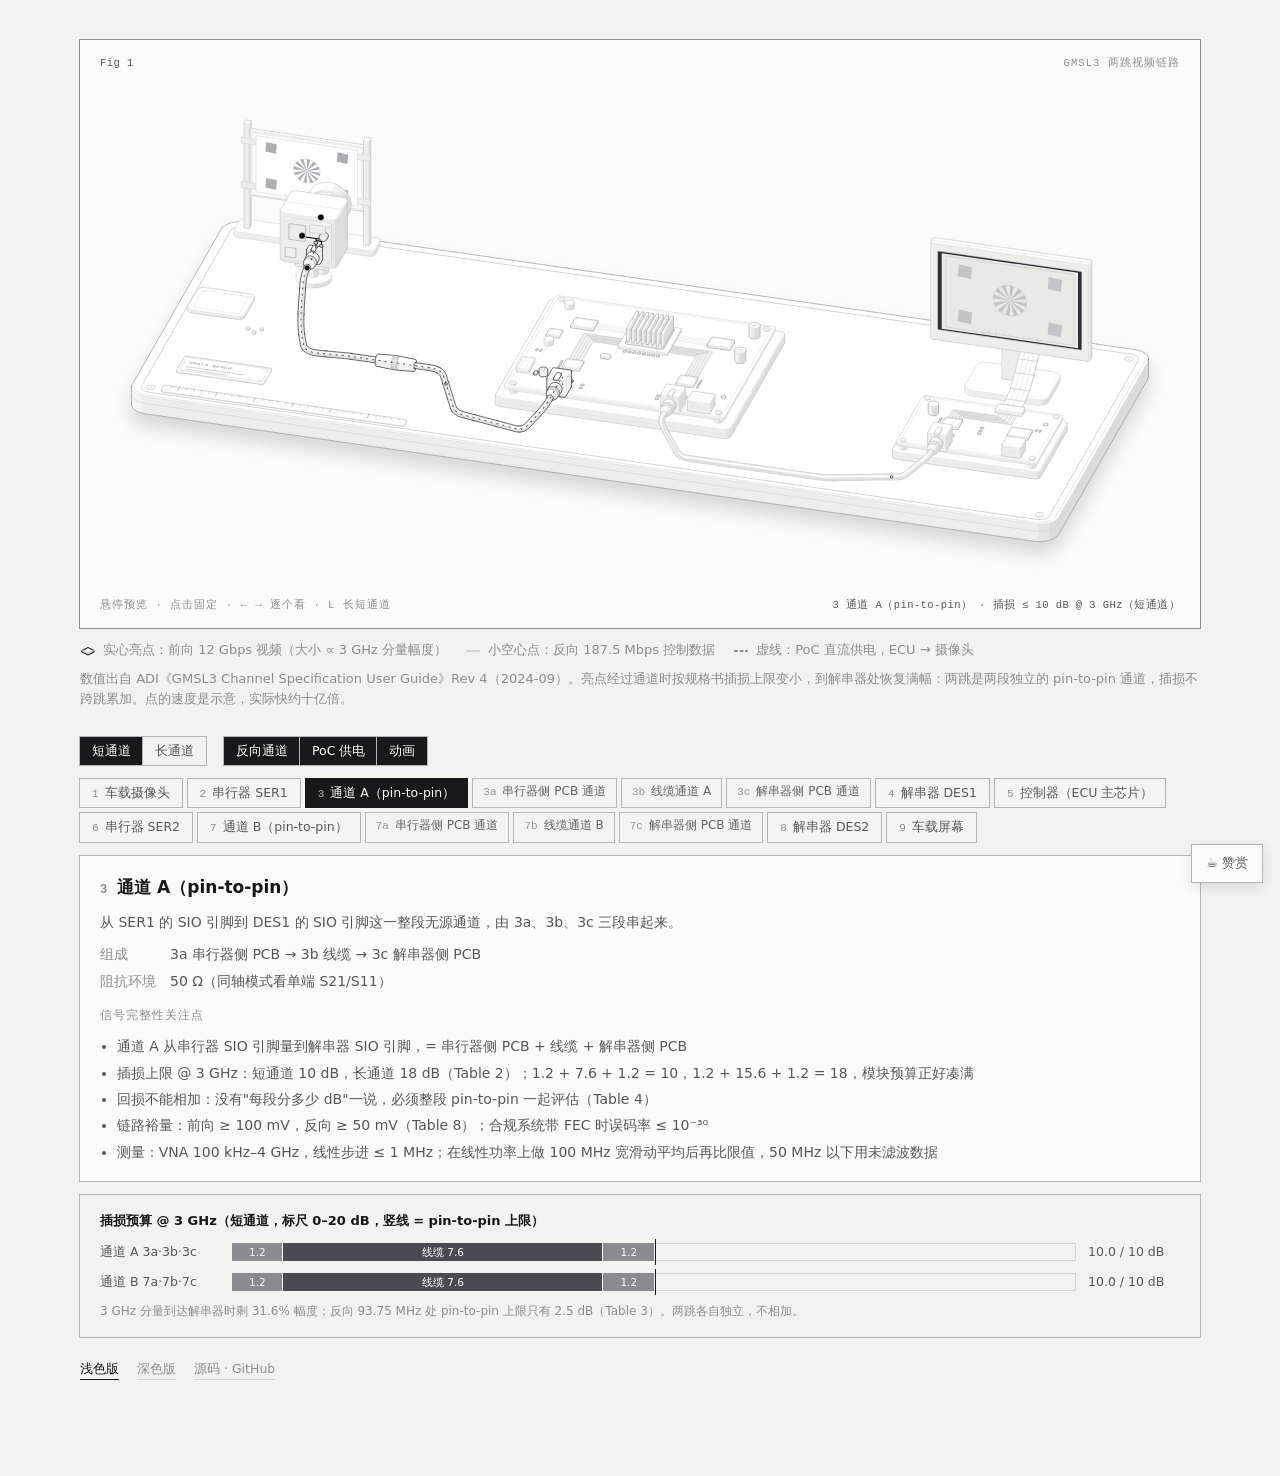
==== commit bd8757cd: "术语更正：板载连接器为插头，线缆端为插座 Co-Authored-By: Claude Opus 5.5 <noreply@anthropic.com>" ====
--- a/index.html
+++ b/index.html
@@ -933,7 +933,7 @@
 const amp = (dB) => Math.pow(10, -dB / 20);
 const fmt = (v, d = 1) => v.toFixed(d);
 
-const D = {"paths":{"cam":[[215.7,112.24],[203.55,133.42],[187.09,136.9]],"ser1":[[187.09,136.9],[195.24,141.2]],"a1":[[195.55,140.65],[205.68,142.1],[205.68,149.4],[200.61,164.22]],"ca":[[200.61,164.22],[197.04,170.44],[196.15,172.21],[195.36,174.23],[194.66,176.5],[194.06,179.02],[193.56,181.8],[193.16,184.82],[192.85,188.1],[191.82,201.89],[191.39,208.43],[191.12,214.48],[191,220.05],[191.05,225.14],[191.25,229.74],[191.61,233.85],[192.13,237.48],[193.46,245.01],[193.97,246.71],[194.88,248.23],[196.18,249.57],[197.88,250.72],[199.96,251.68],[202.45,252.46],[205.32,253.05],[208.59,253.45],[234.87,255.82],[235.25,255.86],[235.63,255.91],[264.72,260.08],[301.55,265.36],[315.7,267.39],[318.46,267.88],[320.91,268.51],[323.07,269.29],[324.92,270.22],[326.47,271.28],[327.72,272.5],[328.66,273.85],[329.3,275.36],[338.89,306.05],[339.59,307.61],[340.67,309.03],[342.13,310.29],[343.97,311.4],[346.18,312.36],[348.78,313.18],[399.46,326.59],[401.35,326.95],[403.18,327.02],[404.94,326.8],[406.63,326.28],[408.26,325.47],[409.83,324.37],[411.33,322.97],[417.82,316.17],[420.22,313.61],[422.43,311.16],[424.46,308.82],[426.3,306.58],[427.96,304.44],[429.43,302.41],[430.72,300.48],[431.83,298.66],[436.22,291]],"a2":[[436.22,291],[444.68,276.27],[444.68,283.9],[452.6,270.09]],"des1":[[452.6,268.09],[457.35,259.81]],"soc":[[456.98,261.74],[470.82,237.62],[502.5,242.16],[529.51,223.66],[550.39,249.02],[582.07,253.57],[568.23,277.69]],"ser2":[[567.86,275.65],[563.11,283.94]],"b1":[[563.11,285.93],[555.19,299.74],[555.19,292.11],[546.74,306.85]],"cb":[[546.74,306.85],[542.12,314.9],[541.48,316.35],[541.14,317.94],[541.1,319.68],[541.37,321.55],[541.95,323.56],[542.82,325.71],[544,328],[555.87,349.06],[556.93,350.66],[558.17,352.03],[559.58,353.16],[561.16,354.04],[562.92,354.69],[564.85,355.1],[695.61,373.85],[698.8,374.18],[702.06,374.26],[770.29,373.35],[772.17,373.21],[773.96,372.84],[775.66,372.24],[777.27,371.41],[778.8,370.34],[793.3,358.8],[795,357.41],[796.55,356.06],[797.96,354.75],[799.24,353.48],[800.37,352.24],[801.35,351.04],[802.2,349.88],[802.9,348.75],[805.65,343.96]],"b2":[[805.65,343.96],[814.1,329.23],[814.1,336.86],[819.91,326.73]],"des2":[[819.91,324.74],[824.66,316.45]],"disp":[[826.14,318.66],[829.52,312.76],[874.09,319.15],[877.58,313.07],[880.74,305.47],[884.44,299.03],[888.67,288.67],[892.89,273.34],[896.06,259.85],[898.38,251.48],[898.7,250.35],[878.7,202.35]]},"segs":[{"id":"cam","num":"1","name":"车载摄像头","kind":"node","func":"镜头把测试卡成像到图像传感器上，传感器输出原始视频数据，交给后盖里的串行器板。","io":[["输入","光（图中摄像头正对后面那块测试卡）"],["输出 → SER1","MIPI CSI-2（D-PHY）：1 对时钟 + 4 对数据差分线（图中按 4 lane 画）"],["供电","PoC：电源从 ECU 经同一根同轴线送来"]],"si":["传感器到 SER1 的 CSI-2 走线在摄像头内部，通常很短","差分对：阻抗受控、对内等长；时钟对与各数据对之间也要等长，保证接收端采样对齐","D-PHY 有两种工作状态：高速时走低摆幅差分并打开端接，低功耗时两根线各自单端翻转、端接关闭——两种状态都要能正确收发","参考平面连续，尽量少换层；必须换层时在过孔旁加回流地孔","离 GMSL 同轴走线和 PoC 电感保持距离，避免互相串扰","这段不属于 GMSL3 信道规格书范围，具体限值以 MIPI / VESA 规范和芯片数据手册为准"]},{"id":"ser1","num":"2","name":"串行器 SER1","kind":"node","func":"把传感器的并行/多通道视频打包成一路 12 Gbps 串行数据，从 SIO 引脚发出；同时接收 ECU 发回的反向控制数据。","io":[["输入 ← 传感器","MIPI CSI-2（D-PHY）：1 对时钟 + 4 对数据差分线（图中按 4 lane 画）"],["输出","SIO 引脚 → 通道 A（50 Ω 同轴，单端）"],["反向","接收 187.5 Mbps 控制数据"]],"si":["前向 12 Gbps PAM4，关键频率 3 GHz（比特率的 1/4）；反向 187.5 Mbps NRZ，关键频率 93.75 MHz","前反向在同一根线上同时跑，频谱有重叠：前向发射的反射会直接落进本端的反向接收器，所以 GMSL3 特别看重回损","接收端自适应均衡会提升高频增益来补线缆损耗，副作用是对高频串扰更敏感","PAM4 眼高比 NRZ 低 8 dB（规格书原文），换来同样符号率下数据率翻倍"]},{"id":"chA","num":"3","name":"通道 A（pin-to-pin）","kind":"channel","parts":["a1","ca","a2"],"func":"从 SER1 的 SIO 引脚到 DES1 的 SIO 引脚这一整段无源通道，由 3a、3b、3c 三段串起来。","io":[["组成","3a 串行器侧 PCB → 3b 线缆 → 3c 解串器侧 PCB"],["阻抗环境","50 Ω（同轴模式看单端 S21/S11）"]],"si":["通道 A 从串行器 SIO 引脚量到解串器 SIO 引脚，= 串行器侧 PCB + 线缆 + 解串器侧 PCB","插损上限 @ 3 GHz：短通道 10 dB，长通道 18 dB（Table 2）；1.2 + 7.6 + 1.2 = 10，1.2 + 15.6 + 1.2 = 18，模块预算正好凑满","回损不能相加：没有\"每段分多少 dB\"一说，必须整段 pin-to-pin 一起评估（Table 4）","链路裕量：前向 ≥ 100 mV，反向 ≥ 50 mV（Table 8）；合规系统带 FEC 时误码率 ≤ 10⁻³⁰","测量：VNA 100 kHz–4 GHz，线性步进 ≤ 1 MHz；在线性功率上做 100 MHz 宽滑动平均后再比限值，50 MHz 以下用未滤波数据"]},{"id":"a1","num":"3a","name":"串行器侧 PCB 通道","kind":"sub","parent":"chA","il":"pcb","func":"摄像头后盖里那块板：从 SER1 的 SIO 引脚，经 AC 耦合电容、PoC 电感、ESD，到板上同轴插座末端。","io":[["起点","SER1 SIO 引脚"],["终点","板载同轴插座末端"]],"si":["插损上限 1.2 dB @ 3 GHz（Table 9）；≤500 MHz 为 0.5 dB，500 MHz–3.5 GHz 为 0.36 + 0.28·f(GHz)（Table 10）","回损（Table 11）：10–800 MHz ≤ −18 dB；到 3 GHz 线性放宽到 −6.2 dB（短通道）；2–10 MHz 放宽为 −9 − 0.9·f(MHz)，专门给 PoC 网络留余地","不连续点：AC 耦合电容、PoC 电感、ESD 二极管、线路故障检测电阻、连接器焊盘——规格书把这些都算进 PCB 通道","串扰：宽带串扰 < 3 mVp-p（1–4000 MHz，Table 5）；窄带串扰限值已包含 PoC 注入的纹波（Table 6）"]},{"id":"ca","num":"3b","name":"线缆通道 A","kind":"sub","parent":"chA","il":"cable","func":"从摄像头端插头到 ECU 端插头，包括同轴线本身和中间那节在线连接器。","io":[["起点","摄像头端线缆插头"],["终点","ECU 端线缆插头"],["承载","前向视频 + 反向控制 + PoC 直流电源，同在一根线上"]],"si":["插损上限 @ 3 GHz：短线 7.6 dB，长线 15.6 dB（Table 9）；公式 0.43 + 0.12·√f(MHz) + 0.2·f(GHz)（短）","回损（Table 11）：2–1000 MHz ≤ −18 dB；1–2.5 GHz 线性放宽到 −10 dB；2.5–3.5 GHz ≤ −10 dB","包含线缆两端插头和中间所有在线连接器（图中那节对接头就是在线连接器）","线束串扰（Table 7）：NEXT 串→串 < −35 dB、串→解 < −45 dB；远端 PS_ACR_F < −45 dB","最坏情况要算上：最长线、老化、温度、PoC 负载上下限"]},{"id":"a2","num":"3c","name":"解串器侧 PCB 通道","kind":"sub","parent":"chA","il":"pcb","func":"ECU 板上：从同轴插座末端，经 ESD、AC 耦合电容，到 DES1 的 SIO 引脚；PoC 电感在这里把直流电注入线缆。","io":[["起点","ECU 板载同轴插座末端"],["终点","DES1 SIO 引脚"]],"si":["插损上限 1.2 dB @ 3 GHz（Table 9）；≤500 MHz 为 0.5 dB，500 MHz–3.5 GHz 为 0.36 + 0.28·f(GHz)（Table 10）","回损（Table 11）：10–800 MHz ≤ −18 dB；到 3 GHz 线性放宽到 −6.2 dB（短通道）；2–10 MHz 放宽为 −9 − 0.9·f(MHz)，专门给 PoC 网络留余地","不连续点：AC 耦合电容、PoC 电感、ESD 二极管、线路故障检测电阻、连接器焊盘——规格书把这些都算进 PCB 通道","串扰：宽带串扰 < 3 mVp-p（1–4000 MHz，Table 5）；窄带串扰限值已包含 PoC 注入的纹波（Table 6）"]},{"id":"des1","num":"4","name":"解串器 DES1","kind":"node","func":"把被线缆衰减过的信号均衡、判决、还原成视频数据，输出给控制器；同时向摄像头发反向控制数据。信号在这里\"重新满格\"。","io":[["输入","SIO 引脚 ← 通道 A"],["输出 → 控制器","MIPI CSI-2（D-PHY）：1 对时钟 + 4 对数据差分线（图中按 4 lane 画）"]],"si":["前向 12 Gbps PAM4，关键频率 3 GHz（比特率的 1/4）；反向 187.5 Mbps NRZ，关键频率 93.75 MHz","前反向在同一根线上同时跑，频谱有重叠：前向发射的反射会直接落进本端的反向接收器，所以 GMSL3 特别看重回损","接收端自适应均衡会提升高频增益来补线缆损耗，副作用是对高频串扰更敏感","PAM4 眼高比 NRZ 低 8 dB（规格书原文），换来同样符号率下数据率翻倍"]},{"id":"soc","num":"5","name":"控制器（ECU 主芯片）","kind":"node","func":"接收摄像头视频，做处理或合成，再把要显示的画面交给 SER2。","io":[["输入 ← DES1","MIPI CSI-2（D-PHY）：1 对时钟 + 4 对数据差分线（图中按 4 lane 画）"],["输出 → SER2","MIPI DSI（D-PHY）：1 对时钟 + 4 对数据差分线（图中按 4 lane 画）"]],"si":["板上左边一组是 DES1→控制器的 CSI-2，右边一组是控制器→SER2 的 DSI，两组都是 D-PHY 差分对","差分对：阻抗受控、对内等长；时钟对与各数据对之间也要等长，保证接收端采样对齐","D-PHY 有两种工作状态：高速时走低摆幅差分并打开端接，低功耗时两根线各自单端翻转、端接关闭——两种状态都要能正确收发","参考平面连续，尽量少换层；必须换层时在过孔旁加回流地孔","离 GMSL 同轴走线和 PoC 电感保持距离，避免互相串扰","这段不属于 GMSL3 信道规格书范围，具体限值以 MIPI / VESA 规范和芯片数据手册为准"]},{"id":"ser2","num":"6","name":"串行器 SER2","kind":"node","func":"把控制器给的显示数据串行化成 12 Gbps，发往屏幕；接收屏幕端发回的反向数据。","io":[["输入 ← 控制器","MIPI DSI（D-PHY）：1 对时钟 + 4 对数据差分线（图中按 4 lane 画）"],["输出","SIO 引脚 → 通道 B（50 Ω 同轴）"]],"si":["前向 12 Gbps PAM4，关键频率 3 GHz（比特率的 1/4）；反向 187.5 Mbps NRZ，关键频率 93.75 MHz","前反向在同一根线上同时跑，频谱有重叠：前向发射的反射会直接落进本端的反向接收器，所以 GMSL3 特别看重回损","接收端自适应均衡会提升高频增益来补线缆损耗，副作用是对高频串扰更敏感","PAM4 眼高比 NRZ 低 8 dB（规格书原文），换来同样符号率下数据率翻倍"]},{"id":"chB","num":"7","name":"通道 B（pin-to-pin）","kind":"channel","parts":["b1","cb","b2"],"func":"从 SER2 的 SIO 引脚到 DES2 的 SIO 引脚。组成与通道 A 相同；它是另一个独立的 pin-to-pin 通道。","io":[["组成","7a 串行器侧 PCB → 7b 线缆 → 7c 解串器侧 PCB"],["和通道 A 的关系","各自独立：插损预算不跨两跳累加，因为 DES1 已经把信号还原了"]],"si":["通道 B 从串行器 SIO 引脚量到解串器 SIO 引脚，= 串行器侧 PCB + 线缆 + 解串器侧 PCB","插损上限 @ 3 GHz：短通道 10 dB，长通道 18 dB（Table 2）；1.2 + 7.6 + 1.2 = 10，1.2 + 15.6 + 1.2 = 18，模块预算正好凑满","回损不能相加：没有\"每段分多少 dB\"一说，必须整段 pin-to-pin 一起评估（Table 4）","链路裕量：前向 ≥ 100 mV，反向 ≥ 50 mV（Table 8）；合规系统带 FEC 时误码率 ≤ 10⁻³⁰","测量：VNA 100 kHz–4 GHz，线性步进 ≤ 1 MHz；在线性功率上做 100 MHz 宽滑动平均后再比限值，50 MHz 以下用未滤波数据"]},{"id":"b1","num":"7a","name":"串行器侧 PCB 通道","kind":"sub","parent":"chB","il":"pcb","func":"ECU 板上：从 SER2 的 SIO 引脚，经 AC 耦合电容、ESD，到板载同轴插座末端。","io":[["起点","SER2 SIO 引脚"],["终点","ECU 板载同轴插座末端"]],"si":["插损上限 1.2 dB @ 3 GHz（Table 9）；≤500 MHz 为 0.5 dB，500 MHz–3.5 GHz 为 0.36 + 0.28·f(GHz)（Table 10）","回损（Table 11）：10–800 MHz ≤ −18 dB；到 3 GHz 线性放宽到 −6.2 dB（短通道）；2–10 MHz 放宽为 −9 − 0.9·f(MHz)，专门给 PoC 网络留余地","不连续点：AC 耦合电容、PoC 电感、ESD 二极管、线路故障检测电阻、连接器焊盘——规格书把这些都算进 PCB 通道","串扰：宽带串扰 < 3 mVp-p（1–4000 MHz，Table 5）；窄带串扰限值已包含 PoC 注入的纹波（Table 6）"]},{"id":"cb","num":"7b","name":"线缆通道 B","kind":"sub","parent":"chB","il":"cable","func":"从 ECU 端插头到屏幕端插头的同轴线。","io":[["起点","ECU 端线缆插头"],["终点","屏幕端线缆插头"],["承载","前向显示数据 + 反向数据（本图假设屏幕本地供电，不走 PoC）"]],"si":["插损上限 @ 3 GHz：短线 7.6 dB，长线 15.6 dB（Table 9）；公式 0.43 + 0.12·√f(MHz) + 0.2·f(GHz)（短）","回损（Table 11）：2–1000 MHz ≤ −18 dB；1–2.5 GHz 线性放宽到 −10 dB；2.5–3.5 GHz ≤ −10 dB","包含线缆两端插头和中间所有在线连接器（图中那节对接头就是在线连接器）","线束串扰（Table 7）：NEXT 串→串 < −35 dB、串→解 < −45 dB；远端 PS_ACR_F < −45 dB","最坏情况要算上：最长线、老化、温度、PoC 负载上下限"]},{"id":"b2","num":"7c","name":"解串器侧 PCB 通道","kind":"sub","parent":"chB","il":"pcb","func":"屏幕驱动板上：从同轴插座末端，经 ESD、AC 耦合电容，到 DES2 的 SIO 引脚。PoC 位置留空未贴。","io":[["起点","屏幕驱动板同轴插座末端"],["终点","DES2 SIO 引脚"]],"si":["插损上限 1.2 dB @ 3 GHz（Table 9）；≤500 MHz 为 0.5 dB，500 MHz–3.5 GHz 为 0.36 + 0.28·f(GHz)（Table 10）","回损（Table 11）：10–800 MHz ≤ −18 dB；到 3 GHz 线性放宽到 −6.2 dB（短通道）；2–10 MHz 放宽为 −9 − 0.9·f(MHz)，专门给 PoC 网络留余地","不连续点：AC 耦合电容、PoC 电感、ESD 二极管、线路故障检测电阻、连接器焊盘——规格书把这些都算进 PCB 通道","串扰：宽带串扰 < 3 mVp-p（1–4000 MHz，Table 5）；窄带串扰限值已包含 PoC 注入的纹波（Table 6）"]},{"id":"des2","num":"8","name":"解串器 DES2","kind":"node","func":"还原显示数据，经排线送给屏幕面板；向 SER2 发反向数据。","io":[["输入","SIO 引脚 ← 通道 B"],["输出 → 屏幕","eDP：4 对主链路差分线 + 1 对 AUX 辅助通道（图中按 4 lane 画）"],["注意","SER2 收的是 DSI，DES2 出的是 eDP：接口类型在这一跳里变了，需要在所选芯片的数据手册里确认这对芯片支持这种组合"]],"si":["前向 12 Gbps PAM4，关键频率 3 GHz（比特率的 1/4）；反向 187.5 Mbps NRZ，关键频率 93.75 MHz","前反向在同一根线上同时跑，频谱有重叠：前向发射的反射会直接落进本端的反向接收器，所以 GMSL3 特别看重回损","接收端自适应均衡会提升高频增益来补线缆损耗，副作用是对高频串扰更敏感","PAM4 眼高比 NRZ 低 8 dB（规格书原文），换来同样符号率下数据率翻倍"]},{"id":"disp","num":"9","name":"车载屏幕","kind":"node","func":"面板显示画面。图里屏幕上那张图，就是摄像头对着的那块测试卡，走完两跳 SerDes 之后的样子。","io":[["输入 ← DES2","eDP：4 对主链路差分线 + 1 对 AUX 辅助通道（图中按 4 lane 画）"],["供电","本图假设本地供电（不走 PoC）"]],"si":["主链路差分对 AC 耦合（串联电容），阻抗受控、对内等长；各 lane 之间允许一定偏斜，由接收端对齐","AUX 辅助通道是另一对低速差分线，用来做链路训练和读面板参数；HPD 是热插拔检测单端线","排线（FPC/FFC）和连接器是常见的阻抗不连续点，要按差分对分配地线隔离","这段不属于 GMSL3 信道规格书范围，具体限值以 MIPI / VESA 规范和芯片数据手册为准"]}],"link":{"fwdRate":12000000000,"fwdKey":3000000000,"revRate":187500000,"revKey":93750000,"bandLo":2000000,"bandHi":3500000000},"rev":{"short":2.522615794917373,"long":3.582832422524375}};
+const D = {"paths":{"cam":[[215.7,112.24],[203.55,133.42],[187.09,136.9]],"ser1":[[187.09,136.9],[195.24,141.2]],"a1":[[195.55,140.65],[205.68,142.1],[205.68,149.4],[200.61,164.22]],"ca":[[200.61,164.22],[197.04,170.44],[196.15,172.21],[195.36,174.23],[194.66,176.5],[194.06,179.02],[193.56,181.8],[193.16,184.82],[192.85,188.1],[191.82,201.89],[191.39,208.43],[191.12,214.48],[191,220.05],[191.05,225.14],[191.25,229.74],[191.61,233.85],[192.13,237.48],[193.46,245.01],[193.97,246.71],[194.88,248.23],[196.18,249.57],[197.88,250.72],[199.96,251.68],[202.45,252.46],[205.32,253.05],[208.59,253.45],[234.87,255.82],[235.25,255.86],[235.63,255.91],[264.72,260.08],[301.55,265.36],[315.7,267.39],[318.46,267.88],[320.91,268.51],[323.07,269.29],[324.92,270.22],[326.47,271.28],[327.72,272.5],[328.66,273.85],[329.3,275.36],[338.89,306.05],[339.59,307.61],[340.67,309.03],[342.13,310.29],[343.97,311.4],[346.18,312.36],[348.78,313.18],[399.46,326.59],[401.35,326.95],[403.18,327.02],[404.94,326.8],[406.63,326.28],[408.26,325.47],[409.83,324.37],[411.33,322.97],[417.82,316.17],[420.22,313.61],[422.43,311.16],[424.46,308.82],[426.3,306.58],[427.96,304.44],[429.43,302.41],[430.72,300.48],[431.83,298.66],[436.22,291]],"a2":[[436.22,291],[444.68,276.27],[444.68,283.9],[452.6,270.09]],"des1":[[452.6,268.09],[457.35,259.81]],"soc":[[456.98,261.74],[470.82,237.62],[502.5,242.16],[529.51,223.66],[550.39,249.02],[582.07,253.57],[568.23,277.69]],"ser2":[[567.86,275.65],[563.11,283.94]],"b1":[[563.11,285.93],[555.19,299.74],[555.19,292.11],[546.74,306.85]],"cb":[[546.74,306.85],[542.12,314.9],[541.48,316.35],[541.14,317.94],[541.1,319.68],[541.37,321.55],[541.95,323.56],[542.82,325.71],[544,328],[555.87,349.06],[556.93,350.66],[558.17,352.03],[559.58,353.16],[561.16,354.04],[562.92,354.69],[564.85,355.1],[695.61,373.85],[698.8,374.18],[702.06,374.26],[770.29,373.35],[772.17,373.21],[773.96,372.84],[775.66,372.24],[777.27,371.41],[778.8,370.34],[793.3,358.8],[795,357.41],[796.55,356.06],[797.96,354.75],[799.24,353.48],[800.37,352.24],[801.35,351.04],[802.2,349.88],[802.9,348.75],[805.65,343.96]],"b2":[[805.65,343.96],[814.1,329.23],[814.1,336.86],[819.91,326.73]],"des2":[[819.91,324.74],[824.66,316.45]],"disp":[[826.14,318.66],[829.52,312.76],[874.09,319.15],[877.58,313.07],[880.74,305.47],[884.44,299.03],[888.67,288.67],[892.89,273.34],[896.06,259.85],[898.38,251.48],[898.7,250.35],[878.7,202.35]]},"segs":[{"id":"cam","num":"1","name":"车载摄像头","kind":"node","func":"镜头把测试卡成像到图像传感器上，传感器输出原始视频数据，交给后盖里的串行器板。","io":[["输入","光（图中摄像头正对后面那块测试卡）"],["输出 → SER1","MIPI CSI-2（D-PHY）：1 对时钟 + 4 对数据差分线（图中按 4 lane 画）"],["供电","PoC：电源从 ECU 经同一根同轴线送来"]],"si":["传感器到 SER1 的 CSI-2 走线在摄像头内部，通常很短","差分对：阻抗受控、对内等长；时钟对与各数据对之间也要等长，保证接收端采样对齐","D-PHY 有两种工作状态：高速时走低摆幅差分并打开端接，低功耗时两根线各自单端翻转、端接关闭——两种状态都要能正确收发","参考平面连续，尽量少换层；必须换层时在过孔旁加回流地孔","离 GMSL 同轴走线和 PoC 电感保持距离，避免互相串扰","这段不属于 GMSL3 信道规格书范围，具体限值以 MIPI / VESA 规范和芯片数据手册为准"]},{"id":"ser1","num":"2","name":"串行器 SER1","kind":"node","func":"把传感器的并行/多通道视频打包成一路 12 Gbps 串行数据，从 SIO 引脚发出；同时接收 ECU 发回的反向控制数据。","io":[["输入 ← 传感器","MIPI CSI-2（D-PHY）：1 对时钟 + 4 对数据差分线（图中按 4 lane 画）"],["输出","SIO 引脚 → 通道 A（50 Ω 同轴，单端）"],["反向","接收 187.5 Mbps 控制数据"]],"si":["前向 12 Gbps PAM4，关键频率 3 GHz（比特率的 1/4）；反向 187.5 Mbps NRZ，关键频率 93.75 MHz","前反向在同一根线上同时跑，频谱有重叠：前向发射的反射会直接落进本端的反向接收器，所以 GMSL3 特别看重回损","接收端自适应均衡会提升高频增益来补线缆损耗，副作用是对高频串扰更敏感","PAM4 眼高比 NRZ 低 8 dB（规格书原文），换来同样符号率下数据率翻倍"]},{"id":"chA","num":"3","name":"通道 A（pin-to-pin）","kind":"channel","parts":["a1","ca","a2"],"func":"从 SER1 的 SIO 引脚到 DES1 的 SIO 引脚这一整段无源通道，由 3a、3b、3c 三段串起来。","io":[["组成","3a 串行器侧 PCB → 3b 线缆 → 3c 解串器侧 PCB"],["阻抗环境","50 Ω（同轴模式看单端 S21/S11）"]],"si":["通道 A 从串行器 SIO 引脚量到解串器 SIO 引脚，= 串行器侧 PCB + 线缆 + 解串器侧 PCB","插损上限 @ 3 GHz：短通道 10 dB，长通道 18 dB（Table 2）；1.2 + 7.6 + 1.2 = 10，1.2 + 15.6 + 1.2 = 18，模块预算正好凑满","回损不能相加：没有\"每段分多少 dB\"一说，必须整段 pin-to-pin 一起评估（Table 4）","链路裕量：前向 ≥ 100 mV，反向 ≥ 50 mV（Table 8）；合规系统带 FEC 时误码率 ≤ 10⁻³⁰","测量：VNA 100 kHz–4 GHz，线性步进 ≤ 1 MHz；在线性功率上做 100 MHz 宽滑动平均后再比限值，50 MHz 以下用未滤波数据"]},{"id":"a1","num":"3a","name":"串行器侧 PCB 通道","kind":"sub","parent":"chA","il":"pcb","func":"摄像头后盖里那块板：从 SER1 的 SIO 引脚，经 AC 耦合电容、PoC 电感、ESD，到板上同轴插头末端。","io":[["起点","SER1 SIO 引脚"],["终点","板载同轴插头末端"]],"si":["插损上限 1.2 dB @ 3 GHz（Table 9）；≤500 MHz 为 0.5 dB，500 MHz–3.5 GHz 为 0.36 + 0.28·f(GHz)（Table 10）","回损（Table 11）：10–800 MHz ≤ −18 dB；到 3 GHz 线性放宽到 −6.2 dB（短通道）；2–10 MHz 放宽为 −9 − 0.9·f(MHz)，专门给 PoC 网络留余地","不连续点：AC 耦合电容、PoC 电感、ESD 二极管、线路故障检测电阻、连接器焊盘——规格书把这些都算进 PCB 通道","串扰：宽带串扰 < 3 mVp-p（1–4000 MHz，Table 5）；窄带串扰限值已包含 PoC 注入的纹波（Table 6）"]},{"id":"ca","num":"3b","name":"线缆通道 A","kind":"sub","parent":"chA","il":"cable","func":"从摄像头端插座到 ECU 端插座，包括同轴线本身和中间那节在线连接器。","io":[["起点","摄像头端线缆插座"],["终点","ECU 端线缆插座"],["承载","前向视频 + 反向控制 + PoC 直流电源，同在一根线上"]],"si":["插损上限 @ 3 GHz：短线 7.6 dB，长线 15.6 dB（Table 9）；公式 0.43 + 0.12·√f(MHz) + 0.2·f(GHz)（短）","回损（Table 11）：2–1000 MHz ≤ −18 dB；1–2.5 GHz 线性放宽到 −10 dB；2.5–3.5 GHz ≤ −10 dB","包含线缆两端插座和中间所有在线连接器（图中那节对接头就是在线连接器）","线束串扰（Table 7）：NEXT 串→串 < −35 dB、串→解 < −45 dB；远端 PS_ACR_F < −45 dB","最坏情况要算上：最长线、老化、温度、PoC 负载上下限"]},{"id":"a2","num":"3c","name":"解串器侧 PCB 通道","kind":"sub","parent":"chA","il":"pcb","func":"ECU 板上：从同轴插头末端，经 ESD、AC 耦合电容，到 DES1 的 SIO 引脚；PoC 电感在这里把直流电注入线缆。","io":[["起点","ECU 板载同轴插头末端"],["终点","DES1 SIO 引脚"]],"si":["插损上限 1.2 dB @ 3 GHz（Table 9）；≤500 MHz 为 0.5 dB，500 MHz–3.5 GHz 为 0.36 + 0.28·f(GHz)（Table 10）","回损（Table 11）：10–800 MHz ≤ −18 dB；到 3 GHz 线性放宽到 −6.2 dB（短通道）；2–10 MHz 放宽为 −9 − 0.9·f(MHz)，专门给 PoC 网络留余地","不连续点：AC 耦合电容、PoC 电感、ESD 二极管、线路故障检测电阻、连接器焊盘——规格书把这些都算进 PCB 通道","串扰：宽带串扰 < 3 mVp-p（1–4000 MHz，Table 5）；窄带串扰限值已包含 PoC 注入的纹波（Table 6）"]},{"id":"des1","num":"4","name":"解串器 DES1","kind":"node","func":"把被线缆衰减过的信号均衡、判决、还原成视频数据，输出给控制器；同时向摄像头发反向控制数据。信号在这里\"重新满格\"。","io":[["输入","SIO 引脚 ← 通道 A"],["输出 → 控制器","MIPI CSI-2（D-PHY）：1 对时钟 + 4 对数据差分线（图中按 4 lane 画）"]],"si":["前向 12 Gbps PAM4，关键频率 3 GHz（比特率的 1/4）；反向 187.5 Mbps NRZ，关键频率 93.75 MHz","前反向在同一根线上同时跑，频谱有重叠：前向发射的反射会直接落进本端的反向接收器，所以 GMSL3 特别看重回损","接收端自适应均衡会提升高频增益来补线缆损耗，副作用是对高频串扰更敏感","PAM4 眼高比 NRZ 低 8 dB（规格书原文），换来同样符号率下数据率翻倍"]},{"id":"soc","num":"5","name":"控制器（ECU 主芯片）","kind":"node","func":"接收摄像头视频，做处理或合成，再把要显示的画面交给 SER2。","io":[["输入 ← DES1","MIPI CSI-2（D-PHY）：1 对时钟 + 4 对数据差分线（图中按 4 lane 画）"],["输出 → SER2","MIPI DSI（D-PHY）：1 对时钟 + 4 对数据差分线（图中按 4 lane 画）"]],"si":["板上左边一组是 DES1→控制器的 CSI-2，右边一组是控制器→SER2 的 DSI，两组都是 D-PHY 差分对","差分对：阻抗受控、对内等长；时钟对与各数据对之间也要等长，保证接收端采样对齐","D-PHY 有两种工作状态：高速时走低摆幅差分并打开端接，低功耗时两根线各自单端翻转、端接关闭——两种状态都要能正确收发","参考平面连续，尽量少换层；必须换层时在过孔旁加回流地孔","离 GMSL 同轴走线和 PoC 电感保持距离，避免互相串扰","这段不属于 GMSL3 信道规格书范围，具体限值以 MIPI / VESA 规范和芯片数据手册为准"]},{"id":"ser2","num":"6","name":"串行器 SER2","kind":"node","func":"把控制器给的显示数据串行化成 12 Gbps，发往屏幕；接收屏幕端发回的反向数据。","io":[["输入 ← 控制器","MIPI DSI（D-PHY）：1 对时钟 + 4 对数据差分线（图中按 4 lane 画）"],["输出","SIO 引脚 → 通道 B（50 Ω 同轴）"]],"si":["前向 12 Gbps PAM4，关键频率 3 GHz（比特率的 1/4）；反向 187.5 Mbps NRZ，关键频率 93.75 MHz","前反向在同一根线上同时跑，频谱有重叠：前向发射的反射会直接落进本端的反向接收器，所以 GMSL3 特别看重回损","接收端自适应均衡会提升高频增益来补线缆损耗，副作用是对高频串扰更敏感","PAM4 眼高比 NRZ 低 8 dB（规格书原文），换来同样符号率下数据率翻倍"]},{"id":"chB","num":"7","name":"通道 B（pin-to-pin）","kind":"channel","parts":["b1","cb","b2"],"func":"从 SER2 的 SIO 引脚到 DES2 的 SIO 引脚。组成与通道 A 相同；它是另一个独立的 pin-to-pin 通道。","io":[["组成","7a 串行器侧 PCB → 7b 线缆 → 7c 解串器侧 PCB"],["和通道 A 的关系","各自独立：插损预算不跨两跳累加，因为 DES1 已经把信号还原了"]],"si":["通道 B 从串行器 SIO 引脚量到解串器 SIO 引脚，= 串行器侧 PCB + 线缆 + 解串器侧 PCB","插损上限 @ 3 GHz：短通道 10 dB，长通道 18 dB（Table 2）；1.2 + 7.6 + 1.2 = 10，1.2 + 15.6 + 1.2 = 18，模块预算正好凑满","回损不能相加：没有\"每段分多少 dB\"一说，必须整段 pin-to-pin 一起评估（Table 4）","链路裕量：前向 ≥ 100 mV，反向 ≥ 50 mV（Table 8）；合规系统带 FEC 时误码率 ≤ 10⁻³⁰","测量：VNA 100 kHz–4 GHz，线性步进 ≤ 1 MHz；在线性功率上做 100 MHz 宽滑动平均后再比限值，50 MHz 以下用未滤波数据"]},{"id":"b1","num":"7a","name":"串行器侧 PCB 通道","kind":"sub","parent":"chB","il":"pcb","func":"ECU 板上：从 SER2 的 SIO 引脚，经 AC 耦合电容、ESD，到板载同轴插头末端。","io":[["起点","SER2 SIO 引脚"],["终点","ECU 板载同轴插头末端"]],"si":["插损上限 1.2 dB @ 3 GHz（Table 9）；≤500 MHz 为 0.5 dB，500 MHz–3.5 GHz 为 0.36 + 0.28·f(GHz)（Table 10）","回损（Table 11）：10–800 MHz ≤ −18 dB；到 3 GHz 线性放宽到 −6.2 dB（短通道）；2–10 MHz 放宽为 −9 − 0.9·f(MHz)，专门给 PoC 网络留余地","不连续点：AC 耦合电容、PoC 电感、ESD 二极管、线路故障检测电阻、连接器焊盘——规格书把这些都算进 PCB 通道","串扰：宽带串扰 < 3 mVp-p（1–4000 MHz，Table 5）；窄带串扰限值已包含 PoC 注入的纹波（Table 6）"]},{"id":"cb","num":"7b","name":"线缆通道 B","kind":"sub","parent":"chB","il":"cable","func":"从 ECU 端插座到屏幕端插座的同轴线。","io":[["起点","ECU 端线缆插座"],["终点","屏幕端线缆插座"],["承载","前向显示数据 + 反向数据（本图假设屏幕本地供电，不走 PoC）"]],"si":["插损上限 @ 3 GHz：短线 7.6 dB，长线 15.6 dB（Table 9）；公式 0.43 + 0.12·√f(MHz) + 0.2·f(GHz)（短）","回损（Table 11）：2–1000 MHz ≤ −18 dB；1–2.5 GHz 线性放宽到 −10 dB；2.5–3.5 GHz ≤ −10 dB","包含线缆两端插座和中间所有在线连接器（图中那节对接头就是在线连接器）","线束串扰（Table 7）：NEXT 串→串 < −35 dB、串→解 < −45 dB；远端 PS_ACR_F < −45 dB","最坏情况要算上：最长线、老化、温度、PoC 负载上下限"]},{"id":"b2","num":"7c","name":"解串器侧 PCB 通道","kind":"sub","parent":"chB","il":"pcb","func":"屏幕驱动板上：从同轴插头末端，经 ESD、AC 耦合电容，到 DES2 的 SIO 引脚。PoC 位置留空未贴。","io":[["起点","屏幕驱动板同轴插头末端"],["终点","DES2 SIO 引脚"]],"si":["插损上限 1.2 dB @ 3 GHz（Table 9）；≤500 MHz 为 0.5 dB，500 MHz–3.5 GHz 为 0.36 + 0.28·f(GHz)（Table 10）","回损（Table 11）：10–800 MHz ≤ −18 dB；到 3 GHz 线性放宽到 −6.2 dB（短通道）；2–10 MHz 放宽为 −9 − 0.9·f(MHz)，专门给 PoC 网络留余地","不连续点：AC 耦合电容、PoC 电感、ESD 二极管、线路故障检测电阻、连接器焊盘——规格书把这些都算进 PCB 通道","串扰：宽带串扰 < 3 mVp-p（1–4000 MHz，Table 5）；窄带串扰限值已包含 PoC 注入的纹波（Table 6）"]},{"id":"des2","num":"8","name":"解串器 DES2","kind":"node","func":"还原显示数据，经排线送给屏幕面板；向 SER2 发反向数据。","io":[["输入","SIO 引脚 ← 通道 B"],["输出 → 屏幕","eDP：4 对主链路差分线 + 1 对 AUX 辅助通道（图中按 4 lane 画）"],["注意","SER2 收的是 DSI，DES2 出的是 eDP：接口类型在这一跳里变了，需要在所选芯片的数据手册里确认这对芯片支持这种组合"]],"si":["前向 12 Gbps PAM4，关键频率 3 GHz（比特率的 1/4）；反向 187.5 Mbps NRZ，关键频率 93.75 MHz","前反向在同一根线上同时跑，频谱有重叠：前向发射的反射会直接落进本端的反向接收器，所以 GMSL3 特别看重回损","接收端自适应均衡会提升高频增益来补线缆损耗，副作用是对高频串扰更敏感","PAM4 眼高比 NRZ 低 8 dB（规格书原文），换来同样符号率下数据率翻倍"]},{"id":"disp","num":"9","name":"车载屏幕","kind":"node","func":"面板显示画面。图里屏幕上那张图，就是摄像头对着的那块测试卡，走完两跳 SerDes 之后的样子。","io":[["输入 ← DES2","eDP：4 对主链路差分线 + 1 对 AUX 辅助通道（图中按 4 lane 画）"],["供电","本图假设本地供电（不走 PoC）"]],"si":["主链路差分对 AC 耦合（串联电容），阻抗受控、对内等长；各 lane 之间允许一定偏斜，由接收端对齐","AUX 辅助通道是另一对低速差分线，用来做链路训练和读面板参数；HPD 是热插拔检测单端线","排线（FPC/FFC）和连接器是常见的阻抗不连续点，要按差分对分配地线隔离","这段不属于 GMSL3 信道规格书范围，具体限值以 MIPI / VESA 规范和芯片数据手册为准"]}],"link":{"fwdRate":12000000000,"fwdKey":3000000000,"revRate":187500000,"revKey":93750000,"bandLo":2000000,"bandHi":3500000000},"rev":{"short":2.522615794917373,"long":3.582832422524375}};
 const stage = document.querySelector(".lk-stage");
 const svg = stage.querySelector("svg");
 const readout = document.querySelector("[data-readout]");
